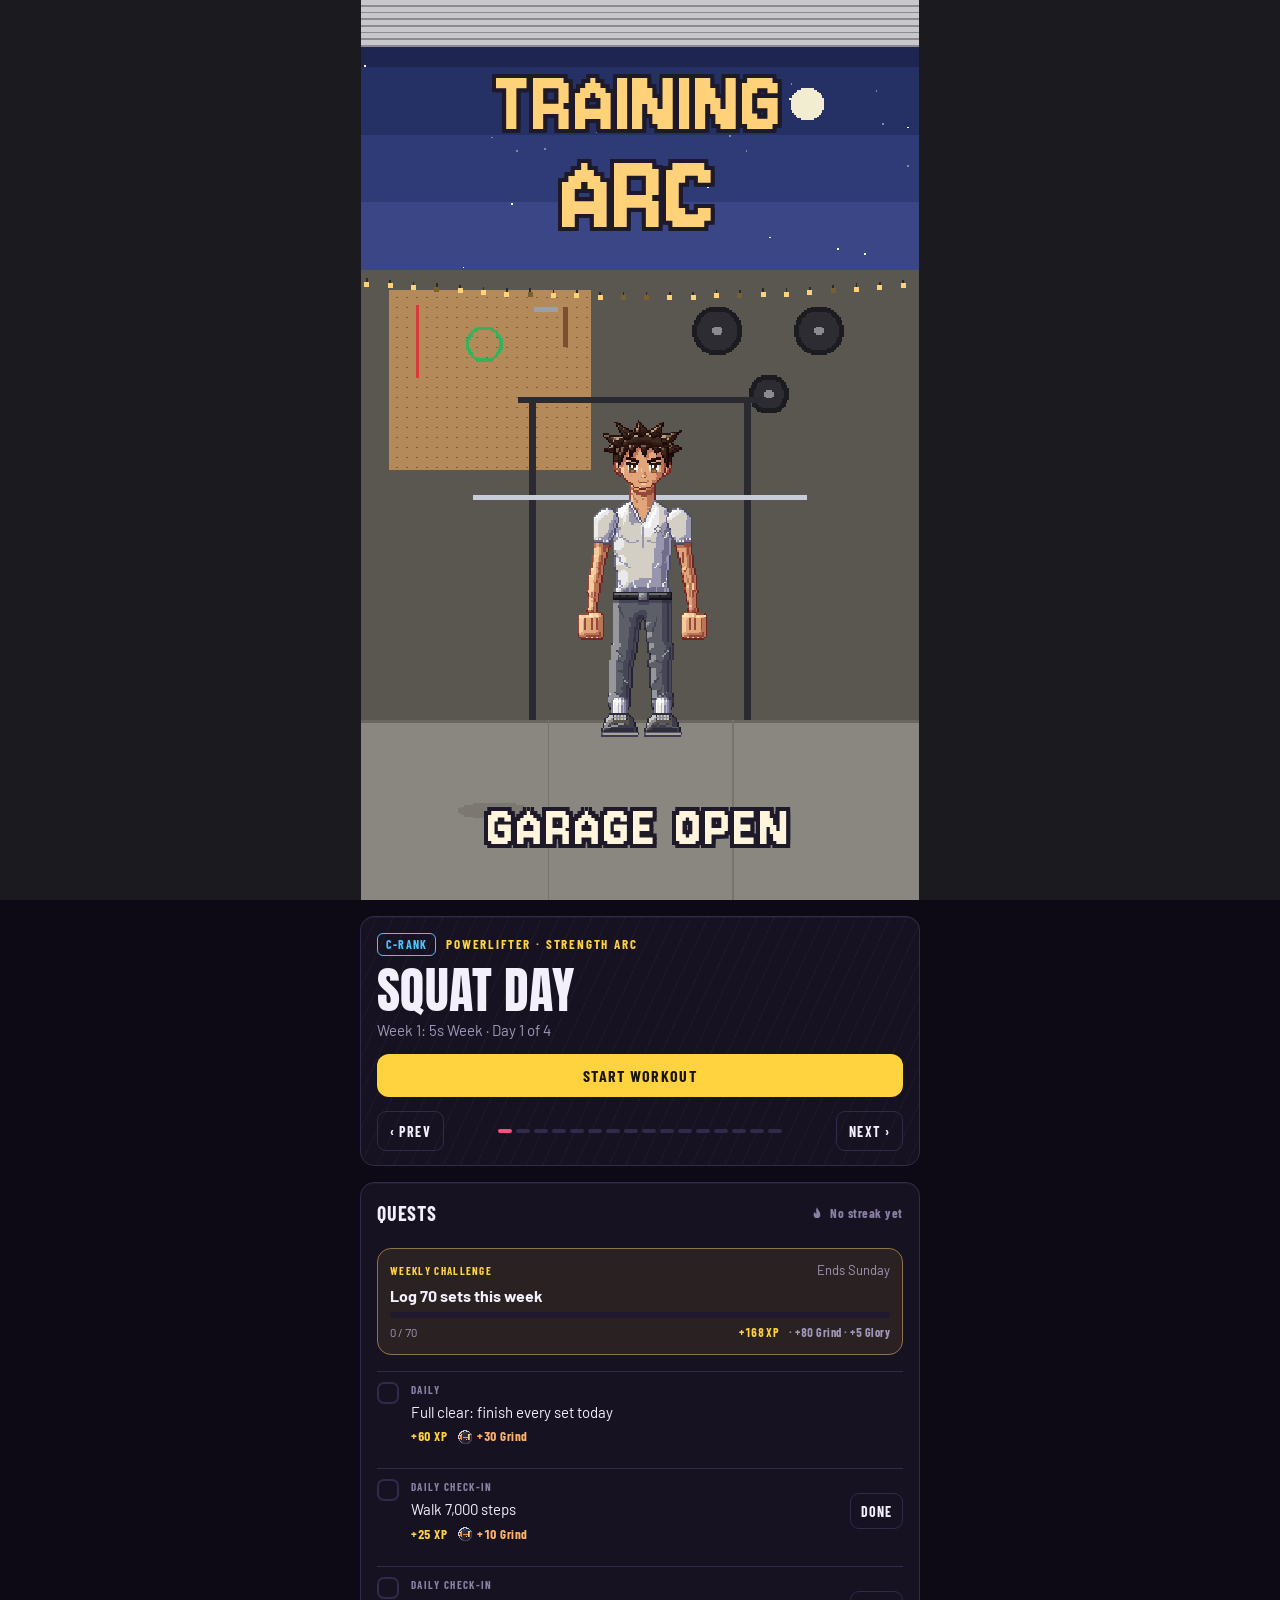
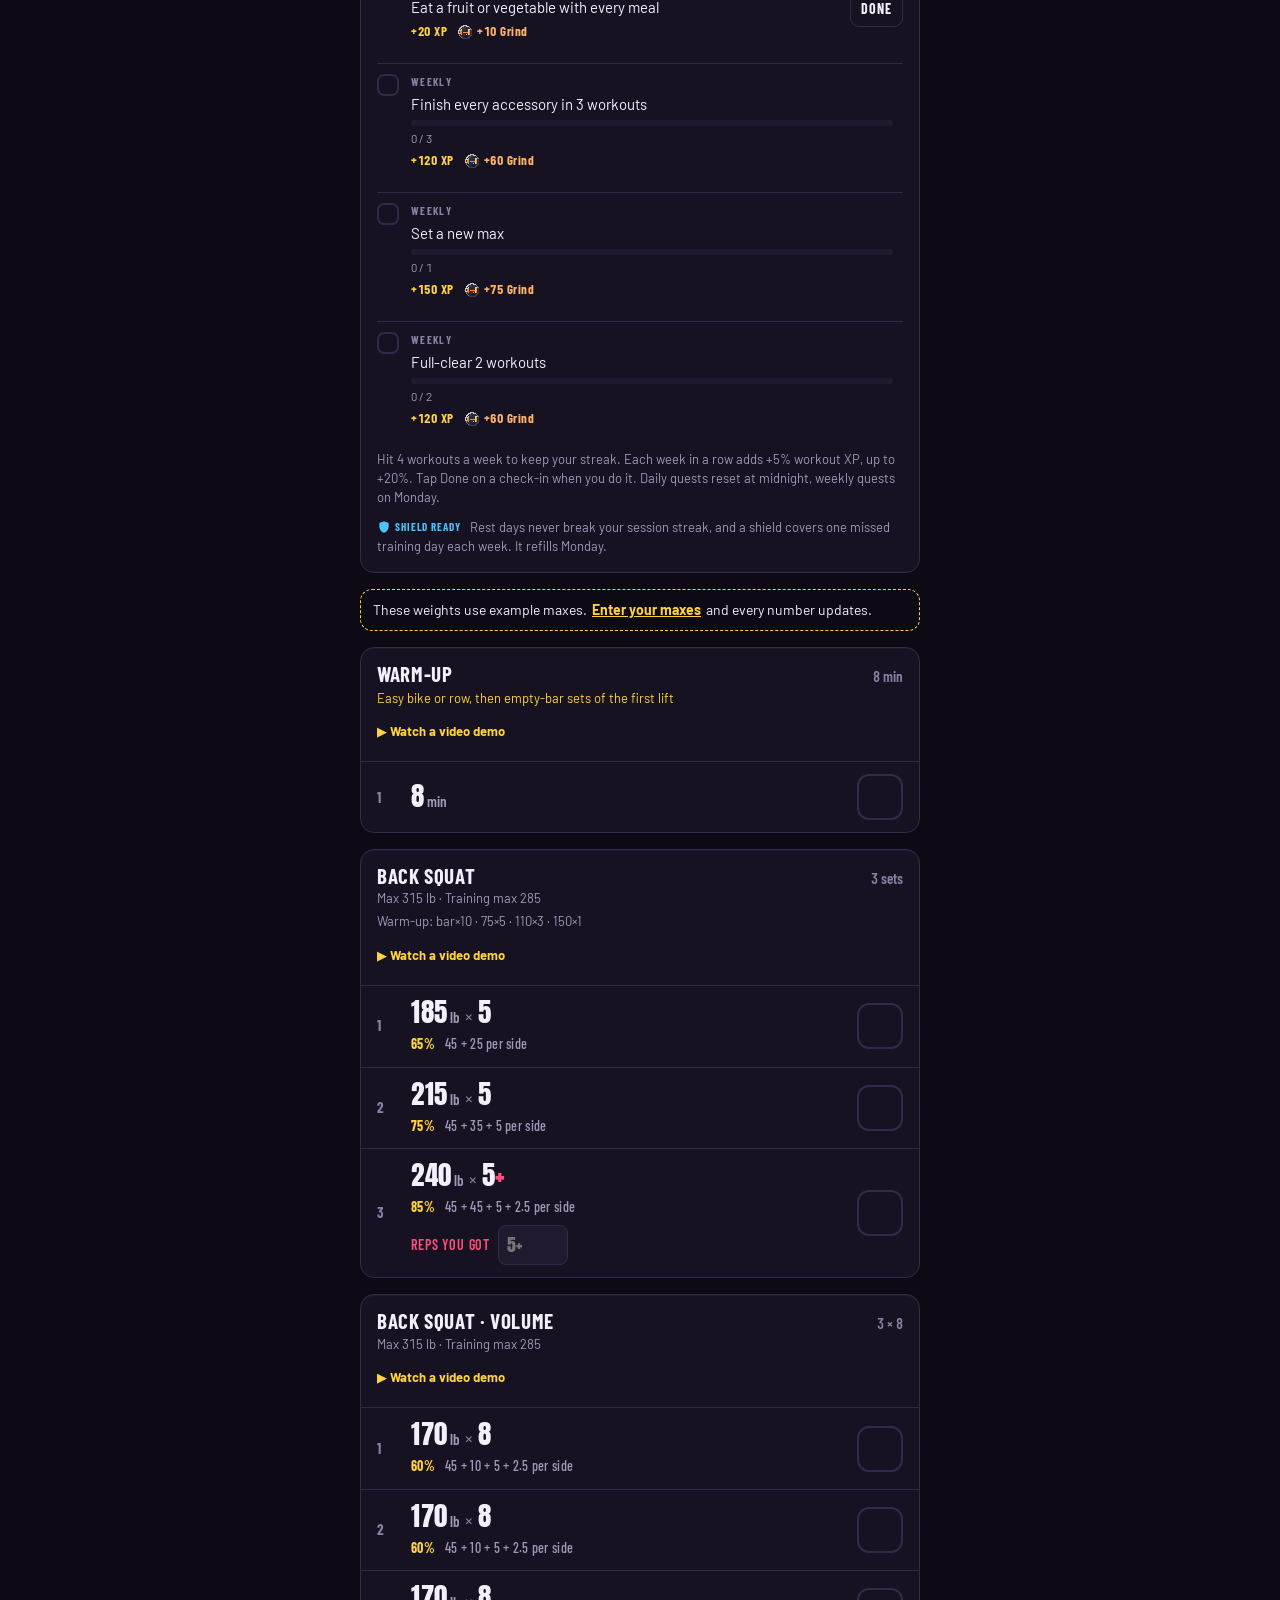
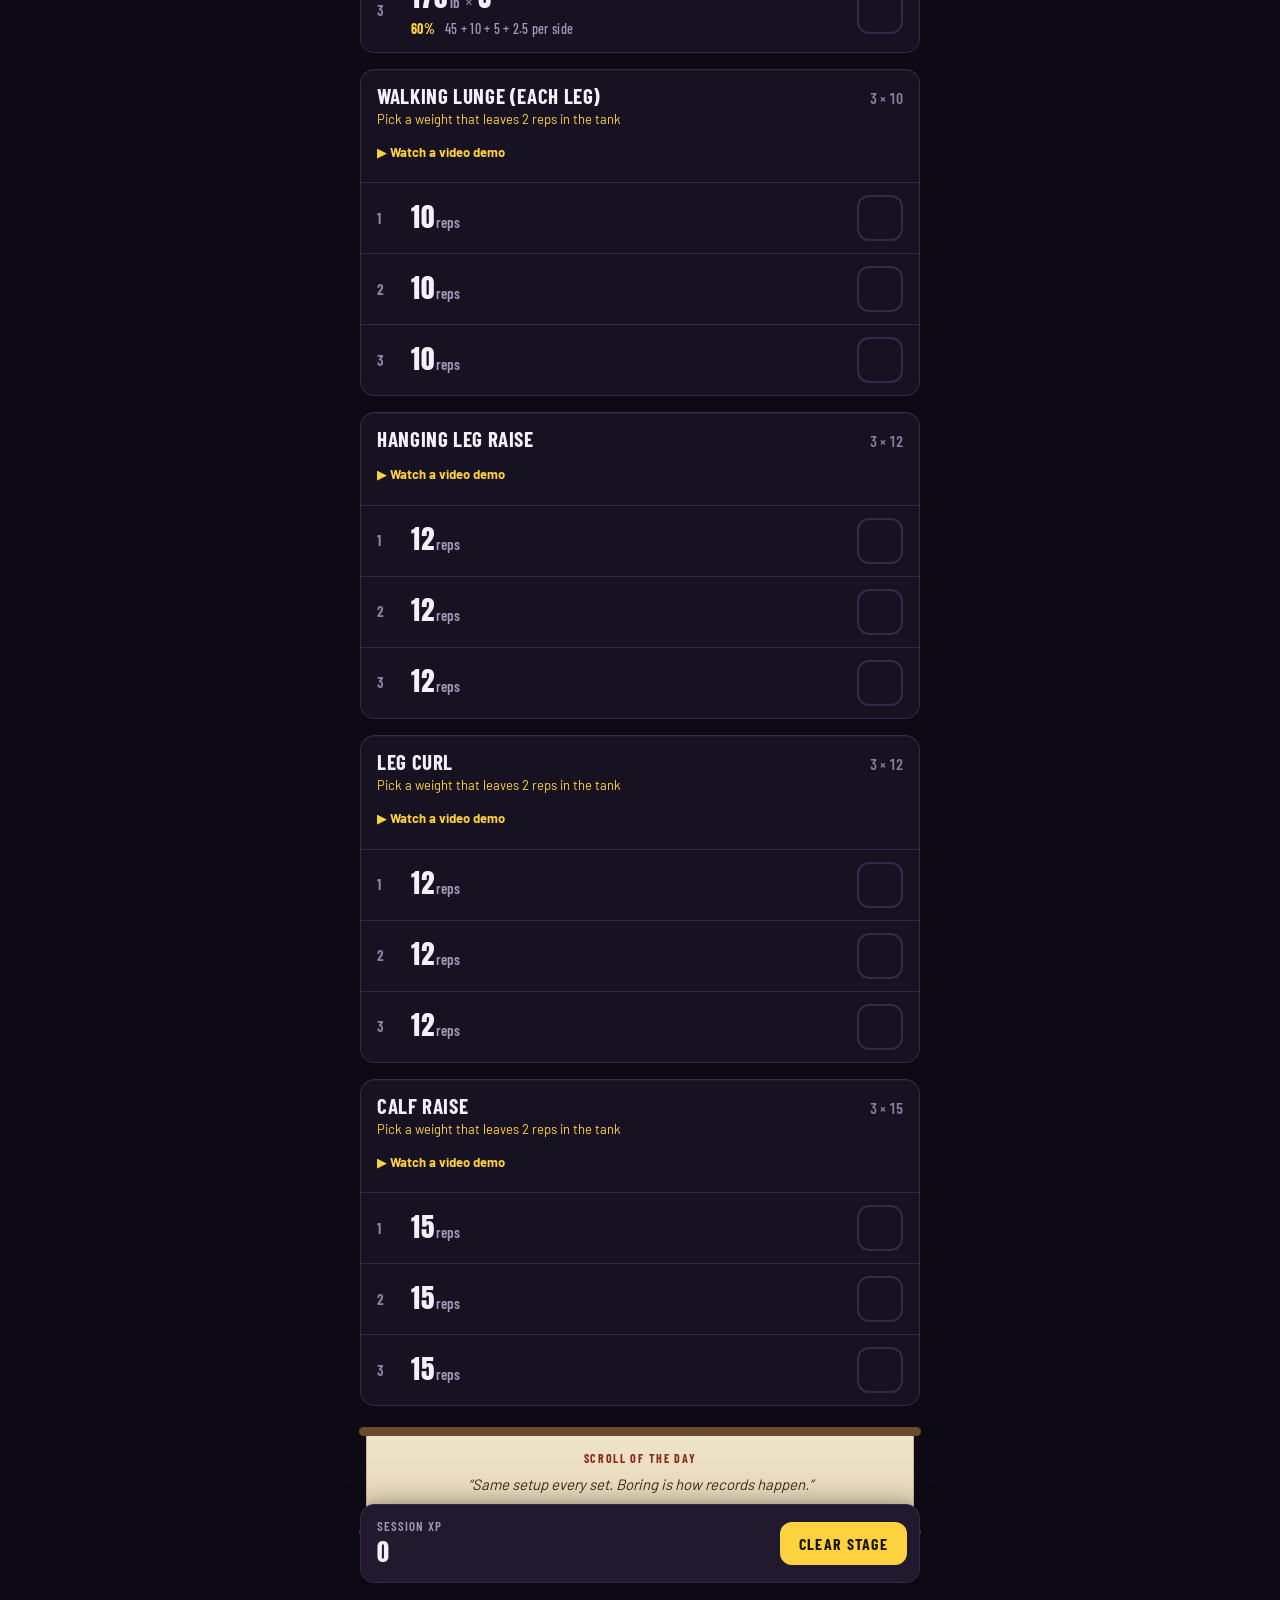
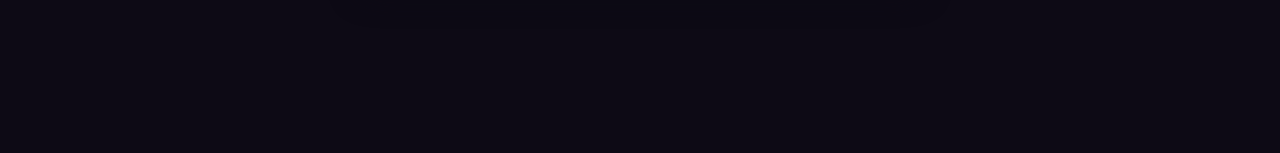
==== index.html @ acd09002 "Premium features behind test switch, bodyweight and P4P updates, backdrops in Stage tab" ====
<!doctype html><html lang="en"><head><meta charset="utf-8"><meta name=viewport content="width=device-width,initial-scale=1,viewport-fit=cover"><style>:root{color-scheme:light;box-sizing:border-box;padding-top:env(safe-area-inset-top,0px);padding-bottom:env(safe-area-inset-bottom,0px)}html{scroll-padding-top:env(safe-area-inset-top,0px)}body{margin:0;padding:0;font:14px -apple-system,BlinkMacSystemFont,sans-serif;background:#fff;color:#000}img{max-width:100%}[hidden]:not([hidden=until-found i]){display:none!important}</style>
<title>Training Arc</title>
<meta name="theme-color" content="#0d0a15">
<meta name="application-name" content="Training Arc">
<meta name="apple-mobile-web-app-title" content="Training Arc">
<!-- App icon (the C-Rank hero with the TRAINING ARC title): home screen and browser tab -->
<link rel="apple-touch-icon" href="icons/apple-touch-icon.png">
<link rel="icon" type="image/png" href="icons/icon-64.png">
<link href="fonts/ui.css" rel="stylesheet">
<link id="wkFont" rel="stylesheet">
<link rel="stylesheet" href="css/app.css">
<link rel="manifest" href="manifest.webmanifest">
<meta name="mobile-web-app-capable" content="yes">
<meta name="apple-mobile-web-app-capable" content="yes">
<meta name="apple-mobile-web-app-status-bar-style" content="black-translucent">
<script>window.TA_APP = true; if ('serviceWorker' in navigator) addEventListener('load', () => { navigator.serviceWorker.register('sw.js').catch(() => {});
  const cn = navigator.connection, slow = cn && (cn.saveData || /2g/.test(cn.effectiveType || ''));
  if (!slow) setTimeout(() => navigator.serviceWorker.ready.then(r => r.active && r.active.postMessage({type: 'cache-later'})).catch(() => {}), 20000); });</script>
<script>window.TA_LOCAL_FONTS = true;</script>
</head>
<body>
<!-- Launch splash: on screen while the app and its art load, then fades into the app -->
<section class="shopov" id="shopOv" hidden role="dialog" aria-modal="true" aria-label="Item shop"><div class="shopov-in" id="shopIn"></div></section>
<section class="gate" id="gate" hidden role="dialog" aria-modal="true" aria-labelledby="gateTag"><div class="gate-bar"><button type="button" class="gate-back" id="gateBack" aria-label="Leave the gate">‹ Back</button><span class="gate-tag" id="gateTag"></span></div><div class="gate-arena" id="gateArena"></div></section>
<section class="pf" id="profiles" hidden role="dialog" aria-modal="true" aria-labelledby="pfTitle"><div class="pf-in" id="pfIn"></div></section>
<section class="ts" id="title" hidden role="dialog" aria-modal="true" aria-label="Training Arc main menu" tabindex="-1"><div class="ts-stage"><canvas class="ts-bg" id="tsBg" aria-hidden="true"></canvas><div class="ts-ui" id="tsUi"></div></div></section>
<div class="splash" id="splash" aria-hidden="true"><p class="splash-t">Training<br>Arc</p><div class="splash-bar"><i></i></div></div>

<div class="app">
  <header class="hud">
    <button class="hero-btn" data-act="openHero" aria-label="Customize your character">
      <canvas id="heroImg" class="hero-img" width="128" height="208" role="img"></canvas>
      <span class="hero-edit">Edit</span>
    </button>
    <div class="hud-info">
      <div class="p1"><span class="p1-tag">P1</span><span class="eyebrow">Training Arc</span><button type="button" class="coin-badge" id="coinBadge" data-act="shop" hidden></button></div>
      <div class="hero-name" id="heroName">Hero</div>
      <div class="lifebar" aria-hidden="true"><i id="xpBar"></i></div>
      <div class="xpline num"><span>Lv <b id="lvText">1</b> · <span id="xpText">0</span> XP</span><span id="xpNext"></span></div>
      <div class="brand"><div class="emblem xs" id="emblem">E</div><div class="brand-sub" id="rankTitle">E-Rank · Rookie</div><span id="hudRv"></span></div>
    </div>
  </header>
  <main id="view" class="app" style="padding:0"></main>
</div>

<nav class="tabs" aria-label="Sections">
  <div class="tabs-in">
    <button class="tab" data-act="tab" data-tab="today"><svg viewBox="0 0 24 24" fill="none" stroke="currentColor" stroke-width="2" stroke-linejoin="round"><path d="M13 2 4 14h7l-1 8 9-12h-7z"/></svg>Today</button>
    <button class="tab" data-act="tab" data-tab="calendar"><svg viewBox="0 0 24 24" fill="none" stroke="currentColor" stroke-width="2" stroke-linecap="round" stroke-linejoin="round"><rect x="3" y="5" width="18" height="16" rx="2"/><path d="M3 10h18M8 3v4M16 3v4"/></svg>Calendar</button>
    <button class="tab" data-act="tab" data-tab="maxes"><svg viewBox="0 0 24 24" fill="none" stroke="currentColor" stroke-width="2" stroke-linecap="round"><path d="M2 12h20M5 8v8M8 6v12M16 6v12M19 8v8"/></svg>Maxes</button>
    <button class="tab" data-act="tab" data-tab="arcs"><svg viewBox="0 0 24 24" fill="none" stroke="currentColor" stroke-width="2" stroke-linejoin="round"><path d="M12 3 2 8l10 5 10-5z"/><path d="m2 13 10 5 10-5"/></svg>Arcs</button>
    <button class="tab" data-act="shop" data-tab="shop"><svg viewBox="0 0 24 24" fill="none" stroke="currentColor" stroke-width="2" stroke-linecap="round" stroke-linejoin="round"><path d="M3 9l1.5-5h15L21 9"/><path d="M4 9v11h16V9"/><path d="M3 9a3 3 0 0 0 6 0 3 3 0 0 0 6 0 3 3 0 0 0 6 0"/><path d="M10 20v-5h4v5"/></svg>Shop</button>
    <button class="tab" data-act="tab" data-tab="progress"><svg viewBox="0 0 24 24" fill="none" stroke="currentColor" stroke-width="2" stroke-linecap="round" stroke-linejoin="round"><path d="M3 20h18"/><path d="m4 16 5-6 4 3 7-8"/></svg>Progress</button>
  </div>
</nav>

<div class="toast" id="toast" role="status" aria-live="polite"></div>

<!-- Workout screen: opened from Start workout, logs today's sets one by one -->
<section class="wk" id="workout" hidden role="dialog" aria-modal="true" aria-labelledby="wkTitle"><div class="wk-page" id="wkPage"></div></section>
<!-- Workout complete pop-up: opens after Finish workout or Clear stage; only Continue closes it -->
<dialog class="wk-done" id="wkDone" aria-labelledby="wkDoneTitle"></dialog>
<dialog class="log-edit" id="logEdit" aria-labelledby="logEditTitle"></dialog>
<dialog class="story" id="story" aria-label="Story scene"></dialog>
<dialog class="story yir" id="yir" aria-label="Year in review"></dialog>
<dialog class="story petc" id="petCard" aria-label="Pet profile"></dialog>
<dialog class="story rvd" id="rvDlg" aria-label="Rivals"></dialog>
<dialog class="story acd" id="acctDlg" aria-label="Account"></dialog>

<div class="overlay" id="rankup" hidden role="dialog" aria-modal="true" aria-labelledby="ruTitle">
  <div class="burst"></div>
  <div class="ru-in">
    <div class="ru-stage"><canvas id="ruImg" class="ru-hero" width="128" height="208" role="img"></canvas><canvas id="ruAnim" width="192" height="224" hidden aria-hidden="true"></canvas></div>
    <div class="eyebrow">Rank up</div>
    <div class="ru-letter" id="ruLetter">D</div>
    <div class="ru-title" id="ruTitle">Contender</div>
    <p id="ruGear">Your training arc continues.</p>
    <div class="ru-btns"><button class="btn btn-power" data-act="closeRank">Keep going</button><button class="btn btn-ghost" data-act="shareCard" data-v="rank">Share</button></div>
  </div>
</div>

<div class="overlay sheet" id="heroEditor" hidden role="dialog" aria-modal="true" aria-labelledby="heTitle">
  <div class="sheet-in">
    <div class="row-between sheet-head"><h2 class="sec" id="heTitle">Your character</h2><button class="btn btn-power btn-sm" data-act="closeHero">Done</button></div>
    <label class="f"><span>Name</span><input id="heName" type="text" maxlength="14" autocomplete="off" spellcheck="false"></label>
    <div class="seg seg-wide" role="tablist" aria-label="Character" id="heTabs"></div>
    <div id="hePage" class="he-page" role="tabpanel">
      <div class="he-stage"><span class="he-flairs" aria-hidden="true"></span><canvas id="heImg" width="128" height="208" role="img"></canvas></div>
      <div class="he-group"><h4>Preview a rank</h4><div class="opt-chips" id="heRanks"></div><p class="fine" id="heGear"></p></div>
      <div id="heOpts" class="he-opts"></div>
    </div>
    <div id="heEmpty" class="he-empty" role="tabpanel" hidden>
      <div class="eyebrow">Female character</div>
      <p class="he-empty-title">Her art is on the way</p>
      <p class="fine">Once her sprites are added, she gets her own page here with her own hair styles, colors and stage. Your male character and his look stay exactly as they are.</p>
    </div>
  </div>
</div>

<!-- Welcome: the first-launch setup, a full-screen cover shown once to brand-new players -->
<section class="ob" id="welcome" hidden role="dialog" aria-modal="true" aria-labelledby="obTitle"><div class="ob-wipe" aria-hidden="true"></div><div class="ob-page" id="obPage"></div><input type="file" id="obRestore" accept=".json,application/json,text/plain" hidden></section>

<!-- Settings: preferences, your data, and starting over -->
<div class="overlay sheet" id="settings" hidden role="dialog" aria-modal="true" aria-labelledby="stTitle"><div class="sheet-in" id="stIn"></div></div>

<!-- Arc builder: create, edit, or remix a custom arc -->
<div class="overlay sheet" id="arcBuilder" hidden role="dialog" aria-modal="true" aria-labelledby="abTitle"><div class="sheet-in" id="abIn"></div></div>

<script src="js/bosses.js"></script>
<script src="js/shop.js"></script>
<script id="pet-art">
/* Pet art: every pet is drawn in code on a 96x96 pixel grid. Shapes are lit from the upper left with
   hue-shifted 5-tone ramps, textured by material (fur, feather, scale, stone, metal), outlined in their own
   darkest tone, then eyes and small details go on top. Each form adds gear (scarf, headband, crown, aura)
   and the mood changes the eyes. */
window.PETART = (() => {
const N = 96;
const L0 = [-0.55, -0.65, 0.52], LN = Math.hypot(...L0), LD = L0.map(v => v / LN);
const hash = (x, y, s = 0) => { let h = (x * 374761393 + y * 668265263 + s * 1442695041) | 0; h = Math.imul(h ^ (h >>> 13), 1274126177); return ((h ^ (h >>> 16)) >>> 0) / 4294967296; };
const clamp = (v, a, b) => v < a ? a : v > b ? b : v;

/* ---------- color ---------- */
function hexRgb(h){ h = h.replace('#', ''); if (h.length === 3) h = h.split('').map(c => c + c).join(''); return [0, 2, 4].map(i => parseInt(h.slice(i, i + 2), 16)); }
function rgbHsl([r, g, b]){ r /= 255; g /= 255; b /= 255; const mx = Math.max(r, g, b), mn = Math.min(r, g, b), l = (mx + mn) / 2; let h = 0, s = 0;
  if (mx !== mn){ const d = mx - mn; s = l > .5 ? d / (2 - mx - mn) : d / (mx + mn);
    h = mx === r ? (g - b) / d + (g < b ? 6 : 0) : mx === g ? (b - r) / d + 2 : (r - g) / d + 4; h *= 60; }
  return [h, s, l]; }
function hslRgb(h, s, l){ h = ((h % 360) + 360) % 360 / 360; if (!s) return [l, l, l].map(v => Math.round(v * 255));
  const q = l < .5 ? l * (1 + s) : l + s - l * s, p = 2 * l - q, f = t => { t = (t + 1) % 1; return t < 1 / 6 ? p + (q - p) * 6 * t : t < .5 ? q : t < 2 / 3 ? p + (q - p) * (2 / 3 - t) * 6 : p; };
  return [f(h + 1 / 3), f(h), f(h - 1 / 3)].map(v => Math.round(v * 255)); }
const toward = (h, t, amt) => { const d = ((t - h + 540) % 360) - 180; return h + Math.sign(d) * Math.min(Math.abs(d), amt); };
// k < 0 darker and cooler (toward violet), k > 0 lighter and warmer (toward yellow)
function shade(hex, k){ let [h, s, l] = rgbHsl(hexRgb(hex));
  if (s < .08){ h = k < 0 ? 250 : 50; s = Math.max(s, Math.abs(k) * .22); }
  if (k < 0){ h = toward(h, 255, -k * 34); s = clamp(s * (1 - k * .25), 0, 1); l = l * (1 + k * 1.45); }
  else { h = toward(h, 52, k * 30); s = clamp(s * (1 - k * .15), 0, 1); l = l + (1 - l) * k * 1.05; }
  return hslRgb(h, s, clamp(l, .03, .97)); }
const rampCache = {};
const ramp = hex => rampCache[hex] || (rampCache[hex] = [shade(hex, -.6), shade(hex, -.4), shade(hex, -.2), hexRgb(hex), shade(hex, .16), shade(hex, .32)]);

/* ---------- painter ---------- */
function Painter(o){
  this.o = o; this.shapes = []; this.decals = []; this.anchors = {}; this.ground = null;
  this.mood = o.mood || 'happy';
}
const P = Painter.prototype;
P.mat = function(m){ return typeof m === 'string' ? {c:m, tex:''} : {c:m[0], tex:m[1] || ''}; };
P.add = function(kind, geo, m, o){ this.shapes.push({kind, geo, m:this.mat(m), o:o || {}}); return this; };
P.ell = function(cx, cy, rx, ry, m, o){ return this.add('ell', {cx, cy, rx, ry}, m, o); };
P.poly = function(pts, m, o){ return this.add('poly', {pts}, m, o); };
P.cap = function(x1, y1, x2, y2, r1, r2, m, o){ return this.add('cap', {x1, y1, x2, y2, r1, r2}, m, o); };
P.anchor = function(k, x, y, w){ this.anchors[k] = {x, y, w}; return this; };
P.shadow = function(cx, cy, rx){ this.ground = {cx, cy, rx}; return this; };
P.dec = function(f){ this.decals.push(f); return this; };
P.px = function(x, y, c, a){ return this.dec(D => D.set(x, y, c, a)); };
P.line = function(x1, y1, x2, y2, c, a){ return this.dec(D => D.line(x1, y1, x2, y2, c, a)); };
P.disc = function(cx, cy, rx, ry, c, a){ return this.dec(D => D.disc(cx, cy, rx, ry, c, a)); };
// anime eye: dark lens, two-tone iris, catchlights; mood swaps it for a closed or happy eye
P.eye = function(x, y, s, iris, o = {}){
  const mood = o.mood || this.mood, ink = o.ink || '#1b1226';
  return this.dec(D => {
    if (mood === 'sleep'){ D.line(x - s * .7, y + 1, x + s * .7, y + 1, ink); D.set(Math.round(x + s * .7), y, ink); return; }
    if (mood === 'hyped' || mood === 'happy' && o.happyArc){ // ^ ^
      const w = Math.max(2, Math.round(s * .7)); for (let i = -w; i <= w; i++){ const yy = Math.round(y + Math.abs(i) * .7 - 1); D.set(x + i, yy, ink); if (Math.abs(i) < w) D.set(x + i, yy + 1, ink, .35); } return; }
    if (o.glow){ D.disc(x, y, s * .55, s * .75, iris); D.disc(x - s * .15, y - s * .25, Math.max(.6, s * .2), Math.max(.6, s * .25), '#ffffff'); return; }
    const rx = s * .58, ry = s * .78;
    D.disc(x, y, rx, ry, ink);
    D.discClip(x, y + ry * .25, rx * .8, ry * .7, iris, x, y, rx - .6, ry - .6);
    D.discClip(x, y - ry * .35, rx * .8, ry * .35, shade(iris, -.35), x, y, rx - .6, ry - .6);
    if (s >= 4) D.disc(x, y + ry * .1, rx * .35, ry * .35, ink);
    const hs = s >= 6 ? 1.2 : .8; D.disc(x - rx * .35, y - ry * .38, hs, hs, '#ffffff');
    if (s >= 4) D.set(Math.round(x + rx * .35), Math.round(y + ry * .45), '#ffffff', .85);
    if (mood === 'bored') D.line(x - rx - .5, y - ry * .35, x + rx + .5, y - ry * .35, ink);   // heavy lids
  });
};
P.blush = function(x, y, c = '#ff7a9a'){ return this.dec(D => { D.set(x, y, c, .55); D.set(x + 1, y, c, .55); D.set(x + 2, y, c, .4); }); };
P.sparkle = function(x, y, c = '#fff6c8', r = 2){ return this.dec(D => { for (let i = -r; i <= r; i++){ D.set(x + i, y, c, 1 - Math.abs(i) / (r + 1)); D.set(x, y + i, c, 1 - Math.abs(i) / (r + 1)); } D.set(x, y, '#ffffff'); }); };

/* ---------- raster ---------- */
function shapeHit(s, x, y){
  const g = s.geo, px = x + .5, py = y + .5;
  if (s.kind === 'ell'){
    let dx = px - g.cx, dy = py - g.cy; if (s.o.rot){ const c = Math.cos(s.o.rot), sn = Math.sin(s.o.rot); [dx, dy] = [dx * c + dy * sn, -dx * sn + dy * c]; }
    const u = dx / g.rx, v = dy / g.ry, r2 = u * u + v * v, lim = s.m.tex === 'fur' ? 1 + (hash(x, y, 7) - .5) * .2 : 1;
    if (r2 > lim) return null;
    let nx = u, ny = v; if (s.o.rot){ const c = Math.cos(-s.o.rot), sn = Math.sin(-s.o.rot); [nx, ny] = [nx * c + ny * sn, -nx * sn + ny * c]; }
    return [nx, ny, Math.sqrt(Math.max(0, 1 - Math.min(1, r2)))];
  }
  if (s.kind === 'cap'){
    const vx = g.x2 - g.x1, vy = g.y2 - g.y1, l2 = vx * vx + vy * vy || 1, t = clamp(((px - g.x1) * vx + (py - g.y1) * vy) / l2, 0, 1);
    const cx = g.x1 + vx * t, cy = g.y1 + vy * t, r = g.r1 + (g.r2 - g.r1) * t, dx = px - cx, dy = py - cy, d = Math.hypot(dx, dy);
    if (d > r) return null; const k = d / r; return [dx / (r || 1), dy / (r || 1), Math.sqrt(Math.max(0, 1 - k * k))];
  }
  const pts = g.pts; let inside = false;
  for (let i = 0, j = pts.length - 1; i < pts.length; j = i++){ const [xi, yi] = pts[i], [xj, yj] = pts[j];
    if ((yi > py) !== (yj > py) && px < (xj - xi) * (py - yi) / (yj - yi) + xi) inside = !inside; }
  if (!inside) return null;
  if (!g.box){ const xs = pts.map(p => p[0]), ys = pts.map(p => p[1]); g.box = [(Math.min(...xs) + Math.max(...xs)) / 2, (Math.min(...ys) + Math.max(...ys)) / 2, (Math.max(...xs) - Math.min(...xs)) / 2 || 1, (Math.max(...ys) - Math.min(...ys)) / 2 || 1]; }
  const [cx, cy, hw, hh] = g.box, u = (px - cx) / hw, v = (py - cy) / hh, r2 = Math.min(.92, u * u + v * v);
  return [u, v, Math.sqrt(1 - r2)];
}
// small tone nudges that read as fur strands, feather scallops, scales and so on
function texDelta(tex, x, y, t){
  if (tex === 'fur'){ const col = hash(x, 0, 3), k = hash(x, Math.floor((y + col * 4) / 3.2), 5); return k < .16 ? -1 : k > .9 && t >= 3 ? 1 : 0; }
  if (tex === 'feather'){ const row = Math.floor(y / 5), lx = (x + (row % 2) * 4) % 8, ly = y % 5, d = ly - 3.6 + (lx - 3.5) * (lx - 3.5) / 4.5; return d > -.5 && d < .6 ? -1 : d < -2.4 && t >= 3 && lx > 1 && lx < 6 ? 1 : 0; }
  if (tex === 'scale'){ const row = Math.floor(y / 3), lx = (x + (row % 2) * 2) % 4, ly = y % 3; return ly === 2 && lx !== 0 ? -1 : ly === 0 && lx === 2 && t >= 3 ? 1 : 0; }
  if (tex === 'stone'){ const k = hash(x, y, 11), b = hash(Math.floor(x / 3), Math.floor(y / 3), 12); return k < .07 ? -1 : k > .95 ? 1 : b < .12 ? -1 : 0; }
  if (tex === 'speck'){ const k = hash(x, y, 13); return k < .05 ? -2 : 0; }
  return 0;
}
function toneOf(L){ return L > .6 ? 5 : L > .3 ? 4 : L > -.04 ? 3 : L > -.4 ? 2 : 1; }

function Buf(){ this.rgba = new Uint8ClampedArray(N * N * 4); }
Buf.prototype.set = function(x, y, c, a = 1){ x = Math.round(x); y = Math.round(y); if (x < 0 || y < 0 || x >= N || y >= N) return;
  const rgb = typeof c === 'string' ? hexRgb(c) : c, i = (y * N + x) * 4, d = this.rgba, ba = d[i + 3] / 255, oa = a + ba * (1 - a);
  for (let k = 0; k < 3; k++) d[i + k] = oa ? (rgb[k] * a + d[i + k] * ba * (1 - a)) / oa : 0; d[i + 3] = oa * 255; };
Buf.prototype.line = function(x1, y1, x2, y2, c, a){ const n = Math.max(Math.abs(x2 - x1), Math.abs(y2 - y1), 1); for (let i = 0; i <= n; i++) this.set(x1 + (x2 - x1) * i / n, y1 + (y2 - y1) * i / n, c, a); };
Buf.prototype.disc = function(cx, cy, rx, ry, c, a){ for (let y = Math.floor(cy - ry - 1); y <= cy + ry + 1; y++) for (let x = Math.floor(cx - rx - 1); x <= cx + rx + 1; x++){ const u = (x + .5 - cx) / rx, v = (y + .5 - cy) / ry; if (u * u + v * v <= 1) this.set(x, y, c, a); } };
Buf.prototype.discClip = function(cx, cy, rx, ry, c, kx, ky, krx, kry){ for (let y = Math.floor(cy - ry - 1); y <= cy + ry + 1; y++) for (let x = Math.floor(cx - rx - 1); x <= cx + rx + 1; x++){ const u = (x + .5 - cx) / rx, v = (y + .5 - cy) / ry, a = (x + .5 - kx) / krx, b = (y + .5 - ky) / kry; if (u * u + v * v <= 1 && a * a + b * b <= 1) this.set(x, y, c); } };

/* ---------- form gear ---------- */
const GEAR = {
  scarf:['#d8443a', '#f2d9a0'], scarfGold:['#e8b43a', '#fff0b8'], band:['#f4f1ea', '#d8443a'], crown:'#f2c230'
};
function addGear(Pn, f){
  const nk = Pn.anchors.neck, br = Pn.anchors.brow, tp = Pn.anchors.top || br;
  if (f >= 1 && nk && !Pn.o.noScarf){ const [c] = f >= 3 ? GEAR.scarfGold : GEAR.scarf, hw = nk.w / 2;
    Pn.ell(nk.x, nk.y, hw, Math.max(2.5, nk.w * .13), [c, 'cloth']);
    Pn.poly([[nk.x + hw * .35, nk.y], [nk.x + hw * .8, nk.y + 1], [nk.x + hw * .95, nk.y + 9], [nk.x + hw * .6, nk.y + 10], [nk.x + hw * .45, nk.y + 3]], c);
    if (f >= 3) Pn.line(nk.x - hw + 2, nk.y + 1, nk.x + hw - 2, nk.y + 1, GEAR.scarfGold[1], .7); }
  if (f === 2 && br){ const hw = br.w / 2 + 1, c = GEAR.band[1];   // a red sweatband with a white stripe and tied tails
    Pn.poly([[br.x - hw, br.y - 2], [br.x + hw, br.y - 2], [br.x + hw - 1, br.y + 4], [br.x - hw + 1, br.y + 4]], c, {line:1});
    Pn.line(br.x - hw + 2, br.y + 1, br.x + hw - 2, br.y + 1, GEAR.band[0]);
    Pn.poly([[br.x + hw - 1, br.y - 1], [br.x + hw + 8, br.y - 5], [br.x + hw + 7, br.y + 1]], c);
    Pn.poly([[br.x + hw - 1, br.y + 2], [br.x + hw + 7, br.y + 4], [br.x + hw + 4, br.y + 8]], c); }
  if (f >= 3 && tp){ const x = tp.x, y = tp.y + 1, c = GEAR.crown;
    Pn.poly([[x - 10, y], [x - 11, y - 11], [x - 5, y - 5], [x, y - 14], [x + 5, y - 5], [x + 11, y - 11], [x + 10, y]], [c, 'metal'], {flatN:[-.2, -.4, .9]});
    Pn.line(x - 9, y - 1, x + 9, y - 1, '#b8860b');
    Pn.disc(x, y - 4, 1.6, 1.6, '#e0405a'); Pn.px(x - 6, y - 3, '#4ab0ff'); Pn.px(x + 6, y - 3, '#4ab0ff'); Pn.px(x - 1, y - 12, '#fff6c8'); Pn.px(x - 10, y - 10, '#fff6c8'); }
}

/* ---------- render ---------- */
function render(draw, o = {}){
  const Pn = new Painter(o); draw(Pn, o); addGear(Pn, o.form || 0);
  const part = new Int16Array(N * N).fill(-1), tone = new Int8Array(N * N), Ls = new Float32Array(N * N), nzs = new Float32Array(N * N);
  Pn.shapes.forEach((s, si) => {
    const b = bounds(s);
    for (let y = b[1]; y <= b[3]; y++) for (let x = b[0]; x <= b[2]; x++){
      if (x < 0 || y < 0 || x >= N || y >= N) continue; const i = y * N + x;
      if (s.o.clip && part[i] < 0) continue;
      const n = shapeHit(s, x, y); if (!n) continue;
      let L, nz = n[2];
      if (s.o.flatN){ const f = s.o.flatN; L = f[0] * LD[0] + f[1] * LD[1] + f[2] * LD[2]; nz = 1; }
      else if (s.o.base && part[i] >= 0){ L = Ls[i]; nz = nzs[i]; }
      else { const ln = Math.hypot(n[0], n[1], n[2]) || 1; L = (n[0] * LD[0] + n[1] * LD[1] + n[2] * LD[2]) / ln; }
      let t = toneOf(L + (s.o.lift || 0));
      if (t === 1 && nz < .3 && !s.o.flatN) t = 2;           // reflected light along the shadow edge
      if (s.m.tex === 'metal' && !s.o.flatN){ t = L > .45 ? 5 : L > .1 ? 3 : L > -.25 ? 4 : L > -.5 ? 2 : 1; }
      t = clamp(t + texDelta(s.m.tex, x, y, t), 1, 5);
      if (s.o.tone) t = s.o.tone;
      part[i] = si; tone[i] = t; Ls[i] = L; nzs[i] = nz;
    }
  });
  // outlines: the outer edge in each part's darkest tone (a step lighter on the lit side), and a contour where a part sits over another
  const out = new Int8Array(N * N);
  for (let y = 0; y < N; y++) for (let x = 0; x < N; x++){ const i = y * N + x, p = part[i]; if (p < 0) continue; const s = Pn.shapes[p];
    if (s.o.noLine) continue;
    const nb = [[0, -1], [-1, 0], [1, 0], [0, 1]].map(([dx, dy]) => { const xx = x + dx, yy = y + dy; return xx < 0 || yy < 0 || xx >= N || yy >= N ? -1 : part[yy * N + xx]; });
    if (nb.some(q => q < 0)){ out[i] = (nb[2] < 0 || nb[3] < 0) ? 1 : 2; continue; }
    if (s.o.edge === false || s.o.clip && !s.o.line) continue;
    if (nb.some(q => q < p && Pn.shapes[q].m.c !== s.m.c || q < p && s.o.line)) out[i] = 3; }
  const B = new Buf(), d = B.rgba;
  if (Pn.ground){ const g = Pn.ground; B.disc(g.cx, g.cy, g.rx, Math.max(2, g.rx * .18), '#000000', .22); B.disc(g.cx, g.cy, g.rx * .7, Math.max(1.5, g.rx * .12), '#000000', .12); }
  for (let i = 0; i < N * N; i++){ const p = part[i]; if (p < 0) continue; const r = ramp(Pn.shapes[p].m.c);
    const c = out[i] === 1 ? r[0] : out[i] === 2 ? r[1] : out[i] === 3 ? r[Math.max(1, tone[i] - 2)] : r[tone[i]];
    d[i * 4] = c[0]; d[i * 4 + 1] = c[1]; d[i * 4 + 2] = c[2]; d[i * 4 + 3] = 255; }
  Pn.decals.forEach(f => f(B));
  if (draw.shiny) shinyTint(d, draw.shiny);   // shiny variants: the same pet, recolored toward one theme
  if ((o.form || 0) >= 3){   // legendary aura: a warm glow hugging the outline, plus a few sparkles
    const a = new Float32Array(N * N);
    for (let y = 0; y < N; y++) for (let x = 0; x < N; x++){ if (d[(y * N + x) * 4 + 3] > 200) continue; let m = 9;
      for (let dy = -3; dy <= 3; dy++) for (let dx = -3; dx <= 3; dx++){ const xx = x + dx, yy = y + dy; if (xx >= 0 && yy >= 0 && xx < N && yy < N && d[(yy * N + xx) * 4 + 3] > 200 && !(Pn.ground && yy >= Pn.ground.cy - 3)) m = Math.min(m, Math.hypot(dx, dy)); }
      if (m < 3.6) a[y * N + x] = m < 1.5 ? .85 : m < 2.5 ? .45 : .2; }
    for (let i = 0; i < N * N; i++) if (a[i]) B.set(i % N, Math.floor(i / N), i % 3 ? '#ffd84a' : '#ffb02e', a[i]);
    [[12, 20], [84, 14], [86, 50], [10, 58]].forEach(([x, y]) => sparkleOn(B, x, y));
  }
  if (o.mood === 'sleep' && Pn.anchors.top){ const t = Pn.anchors.top; zzz(B, t.x + 10, t.y - 2); }
  const c = document.createElement('canvas'); c.width = c.height = N; c.getContext('2d').putImageData(new ImageData(d, N, N), 0, 0);
  return c;
}
// Every colored pixel takes the theme's hue; saturation and lightness are nudged by the theme. Whites, blacks
// and greys (eye shines, ink, outlines of grey parts) are left alone so the pet keeps its face and contrast.
function shinyTint(d, t){
  // a mostly white or grey pet (a paper crane, a robot) has little color to shift, so its pale parts take the tint too
  // (near-white shades count as pale even when their HSL saturation reads high, so measure the raw spread of the channels)
  const chroma = i => (Math.max(d[i], d[i + 1], d[i + 2]) - Math.min(d[i], d[i + 1], d[i + 2])) / 255;
  let col = 0, all = 0;
  for (let i = 0; i < d.length; i += 4){ if (d[i + 3] < 8) continue; const [, , l] = rgbHsl([d[i], d[i + 1], d[i + 2]]); if (l < .06) continue; all++; if (chroma(i) >= .12) col++; }
  const pale = all && col / all < .45;
  for (let i = 0; i < d.length; i += 4){ if (d[i + 3] < 8) continue;
    const [h, s, l] = rgbHsl([d[i], d[i + 1], d[i + 2]]);
    if (pale && chroma(i) < .12 && l >= .25){ const c = hslRgb(t.h, clamp(.68 * (t.sm || 1), .4, .8), clamp(l * .8 + (t.la || 0), .2, .82)); d[i] = c[0]; d[i + 1] = c[1]; d[i + 2] = c[2]; continue; }
    if (s < .14 || l < .06 || l > .95) continue;
    const c = hslRgb(t.h + (h - 180) * (t.spread || 0), clamp(s * (t.sm || 1) + (t.sa || 0), 0, 1), clamp(l + (t.la || 0), .03, .97));
    d[i] = c[0]; d[i + 1] = c[1]; d[i + 2] = c[2]; } }
function sparkleOn(B, x, y){ for (let i = -2; i <= 2; i++){ B.set(x + i, y, '#fff6c8', 1 - Math.abs(i) / 3); B.set(x, y + i, '#fff6c8', 1 - Math.abs(i) / 3); } B.set(x, y, '#ffffff'); }
function zzz(B, x, y){ const z = (x0, y0, s) => { for (let i = 0; i < s; i++){ B.set(x0 + i, y0, '#e8e4ff'); B.set(x0 + i, y0 + s - 1, '#e8e4ff'); B.set(x0 + s - 1 - i, y0 + i, '#e8e4ff'); } }; z(x, y, 4); z(x + 5, y - 6, 3); }
function bounds(s){ const g = s.geo;
  if (s.kind === 'ell'){ const r = Math.max(g.rx, g.ry) + 1; return [Math.floor(g.cx - r), Math.floor(g.cy - r), Math.ceil(g.cx + r), Math.ceil(g.cy + r)]; }
  if (s.kind === 'cap'){ const r = Math.max(g.r1, g.r2) + 1; return [Math.floor(Math.min(g.x1, g.x2) - r), Math.floor(Math.min(g.y1, g.y2) - r), Math.ceil(Math.max(g.x1, g.x2) + r), Math.ceil(Math.max(g.y1, g.y2) + r)]; }
  const xs = g.pts.map(p => p[0]), ys = g.pts.map(p => p[1]); return [Math.floor(Math.min(...xs)), Math.floor(Math.min(...ys)), Math.ceil(Math.max(...xs)), Math.ceil(Math.max(...ys))];
}

return {N, render, shade, ramp, hash, PETS:{}};
})();

/* Birds and owls. They face left (3/4 view): beak on the left, wing and tail on the right. */
(() => {
const A = PETART.PETS;
// toes: three short forward lines per foot
const feet = (P, xs, y, c) => xs.forEach(x => { P.line(x - 3, y, x + 1, y, c); P.px(x - 3, y - 1, c); P.px(x - 4, y + 1, c); P.px(x + 2, y + 1, c); });

// A round songbird sitting on its feet. c = {body, belly, wing, tail, beak, leg, iris, head?, crest?}
function songbird(P, c){
  P.shadow(48, 87, 22);
  P.poly([[60, 58], [86, 70], [88, 79], [80, 80], [60, 72]], [c.tail || c.wing, 'feather']);                     // tail
  P.cap(41, 72, 40, 84, 2.2, 1.6, c.leg); P.cap(53, 72, 54, 84, 2.2, 1.6, c.leg);                                 // legs
  P.ell(50, 60, 23, 19, [c.body, 'feather'], {rot:-.2});                                                          // body
  P.ell(42, 66, 14, 12, [c.belly, 'feather'], {clip:1, base:1, lift:.15});                                         // belly
  P.ell(40, 36, 16, 15, c.head || c.body);                                                                         // head
  if (c.cap) P.ell(42, 26, 13, 7, c.cap, {clip:1, base:1});                                                        // a darker cap on the head
  if (c.cheek) P.ell(34, 44, 7, 5, c.cheek, {clip:1, base:1, lift:.2});
  P.poly([[50, 50], [68, 50], [79, 63], [74, 73], [56, 70], [49, 60]], [c.wing, 'feather']);                      // wing
  P.line(58, 56, 72, 66, PETART.shade(c.wing, -.45), .55); P.line(55, 61, 69, 70, PETART.shade(c.wing, -.45), .45); // flight feather lines
  P.poly([[25, 33], c.beakLong ? [9, 38] : [14, 38], [25, 43]], c.beak);                                          // beak
  P.line(15, 38, 24, 38, PETART.shade(c.beak, -.5), .7);
  feet(P, [40, 54], 85, PETART.shade(c.leg, -.2));
  P.eye(34, 34, 6, c.iris || '#3a2a1a');
  P.anchor('neck', 41, 50, 24).anchor('brow', 40, 28, 24).anchor('top', 41, 21);
}

A.pet_bluebird = P => { songbird(P, {body:'#3d7fe0', belly:'#f3a35a', wing:'#2f5fc4', tail:'#284f9e', beak:'#f2c14a', leg:'#e09a3a', iris:'#26364f', cheek:'#5a9af0'}); P.blush(30, 41); };
A.pet_crow = P => { songbird(P, {body:'#2b2838', belly:'#3a3650', wing:'#22202e', tail:'#1d1b28', beak:'#5a5866', leg:'#45424f', iris:'#c9a227', beakLong:1});
  P.line(52, 52, 66, 60, '#5b6bd0', .5); P.line(34, 26, 44, 24, '#5b6bd0', .55); };   // blue sheen on black feathers
A.dr_thunderbird = P => { songbird(P, {body:'#3550c8', belly:'#f2d24a', wing:'#283b9c', tail:'#f2c230', beak:'#f5d76a', leg:'#e0a43a', iris:'#ffe066', cap:'#f2c230'});
  // a lightning crest and sparks
  P.poly([[44, 22], [50, 10], [48, 18], [56, 8], [52, 22]], '#ffe14a');
  P.line(80, 42, 84, 48, '#ffe14a'); P.line(84, 48, 81, 50, '#ffe14a'); P.line(81, 50, 86, 56, '#ffe14a'); };
A.dr_spotter_angel = P => { songbird(P, {body:'#f4f2ee', belly:'#ffffff', wing:'#e4e2ec', tail:'#d6d4e0', beak:'#f2b35a', leg:'#f0a0a0', iris:'#3a4a7a'});
  P.disc(41, 13, 11, 3, '#ffe27a'); P.disc(41, 13, 8, 1.6, '#000000', 0); P.dec(B => { for (let x = -8; x <= 8; x++){ const y = 13 + Math.round(Math.sqrt(Math.max(0, 1 - x * x / 81)) * 2.2); B.set(41 + x, y, '#fff3b0'); B.set(41 + x, 26 - y, '#ffd84a'); } });
  P.blush(29, 41); };
A.pet_duck = P => { const c = {body:'#f5d44a', belly:'#fbe68a', wing:'#e8bf35', tail:'#dcae2c', beak:'#f08a2a', leg:'#f08a2a', iris:'#2a2416'};
  P.shadow(48, 87, 22);
  P.poly([[62, 56], [82, 50], [86, 58], [70, 70]], [c.tail, 'feather']);
  P.cap(42, 74, 41, 84, 2.2, 1.6, c.leg); P.cap(54, 74, 55, 84, 2.2, 1.6, c.leg);
  P.ell(50, 62, 24, 17, [c.body, 'feather']); P.ell(44, 68, 15, 10, [c.belly, 'feather'], {clip:1, base:1, lift:.15});
  P.ell(38, 34, 15, 15, c.body);
  P.poly([[54, 54], [72, 54], [78, 64], [70, 72], [54, 68]], [c.wing, 'feather']);
  P.poly([[25, 37], [10, 38], [9, 42], [12, 44], [26, 43]], c.beak); P.line(11, 41, 25, 41, PETART.shade(c.beak, -.5));   // flat bill
  feet(P, [41, 55], 85, '#d06a1a'); P.eye(32, 32, 6, '#2a2416'); P.blush(28, 39, '#ff8a5a');
  P.anchor('neck', 41, 48, 24).anchor('brow', 38, 26, 24).anchor('top', 39, 19); };
A.pet_penguin = P => { const blk = '#26283a';
  P.shadow(48, 88, 20);
  P.ell(36, 86, 7, 3, '#f09a2a'); P.ell(58, 86, 7, 3, '#f09a2a');                                                // feet
  P.ell(48, 56, 22, 30, blk); P.ell(48, 62, 15, 24, '#f4f2ee', {clip:1, base:1, lift:.15});                        // body, white front
  P.ell(48, 34, 16, 13, '#f4f2ee', {clip:1, base:1, lift:.2});                                                     // face mask
  P.poly([[28, 46], [22, 66], [26, 70], [32, 56]], blk); P.poly([[68, 46], [74, 66], [70, 70], [64, 56]], blk);      // flippers
  P.poly([[44, 40], [52, 40], [48, 46]], '#f09a2a');
  P.eye(41, 34, 5, '#2a3a5a'); P.eye(55, 34, 5, '#2a3a5a'); P.blush(37, 39); P.blush(56, 39);
  P.anchor('neck', 48, 48, 30).anchor('brow', 48, 25, 26).anchor('top', 48, 26); };
A.pet_gobbles = P => { P.shadow(48, 87, 26);
  const fan = ['#8a3a22', '#c4622a', '#e8a33a', '#c4622a', '#8a3a22', '#c4622a', '#e8a33a'];
  fan.forEach((c, i) => { const a = -2.6 + i * .37, x = 56 + Math.cos(a) * 30, y = 52 + Math.sin(a) * 30; P.cap(56, 52, x, y, 4, 8, [c, 'feather']); });
  P.cap(42, 74, 41, 84, 2.2, 1.6, '#c4842a'); P.cap(54, 74, 55, 84, 2.2, 1.6, '#c4842a');
  P.ell(50, 62, 20, 18, ['#6a3a22', 'feather']); P.ell(46, 66, 12, 11, ['#8a5032', 'feather'], {clip:1, base:1, lift:.15});
  P.ell(38, 40, 11, 12, '#c9a07a');
  P.poly([[28, 40], [20, 42], [28, 45]], '#f2b84a');
  P.cap(29, 45, 31, 54, 2.4, 3, '#d8323a');                                                                         // wattle
  feet(P, [41, 55], 85, '#a86a22'); P.eye(34, 38, 5, '#2a1a10');
  P.anchor('neck', 40, 52, 20).anchor('brow', 38, 32, 18).anchor('top', 39, 28); };

// The paper crane: flat folded facets, no texture, each facet lit by its own fixed normal
A.pet_crane = P => { P.shadow(48, 86, 26); const w = '#f6f2ea', cr = '#e2d9c6', f = (pts, n, c = w) => P.poly(pts, c, {flatN:n, line:1});
  f([[50, 56], [74, 8], [66, 54]], [.5, -.5, .7], cr);             // far wing, folded up
  f([[60, 64], [90, 34], [70, 68]], [.6, -.3, .7], cr);            // tail point
  f([[26, 66], [48, 52], [72, 66], [48, 78]], [0, -.6, .8]);       // body diamond, top face
  f([[26, 66], [48, 78], [72, 66], [48, 84]], [0, .6, .8], cr);    // body, under face
  f([[36, 62], [6, 30], [52, 58]], [-.6, -.6, .5]);                // near wing
  f([[30, 66], [16, 30], [22, 30], [38, 62]], [-.5, -.1, .8]);     // neck
  f([[16, 30], [8, 40], [22, 30]], [-.3, .5, .8], cr);             // head, folded down
  P.line(48, 52, 48, 78, '#c9bea8', .8); P.line(30, 60, 48, 70, '#c9bea8', .5);
  P.eye(17, 32, 3, '#2a2a3a');
  P.anchor('neck', 30, 58, 14).anchor('brow', 18, 28, 10).anchor('top', 19, 28); };

// Owls: big round body, facial disc, ear tufts, chest feathers, perched on a branch
function owl(P, c){
  P.shadow(48, 89, 24);
  P.cap(18, 84, 80, 84, 3.5, 3, ['#7a5434', 'stone']);                                                             // branch
  P.ell(48, 56, 25, 28, [c.body, 'feather']);
  P.ell(48, 64, 16, 18, [c.chest, 'feather'], {clip:1, base:1, lift:.18});
  P.poly([[25, 38], [24, 16], [32, 26], [40, 32]], [c.body, 'feather']); P.poly([[71, 38], [72, 16], [64, 26], [56, 32]], [c.body, 'feather']);   // ear tufts
  P.ell(38, 40, 11, 10, c.face, {clip:1, base:1, lift:.25, line:1}); P.ell(58, 40, 11, 10, c.face, {clip:1, base:1, lift:.25, line:1});
  P.poly([[24, 50], [18, 70], [26, 78], [32, 62]], [c.wing, 'feather']); P.poly([[72, 50], [78, 70], [70, 78], [64, 62]], [c.wing, 'feather']);
  P.poly([[45, 45], [51, 45], [48, 52]], c.beak);
  [40, 46, 52, 58].forEach(x => { P.line(x - 1, 83, x - 1, 86, '#e0a03a'); P.line(x + 1, 83, x + 1, 86, '#e0a03a'); });   // talons on the branch
  if (c.glow){ P.eye(38, 40, 7, c.iris, {glow:1}); P.eye(58, 40, 7, c.iris, {glow:1}); }
  else { P.eye(38, 40, 7, c.iris); P.eye(58, 40, 7, c.iris); }
  P.anchor('neck', 48, 54, 34).anchor('brow', 48, 28, 30).anchor('top', 48, 28);
}
A.pet_snow_owl = P => { owl(P, {body:'#eeeef4', chest:'#ffffff', face:'#ffffff', wing:'#dcdce8', beak:'#3a3440', iris:'#f2c230'});
  for (let i = 0; i < 26; i++){ const x = 28 + Math.floor(PETART.hash(i, 1, 9) * 40), y = 50 + Math.floor(PETART.hash(i, 2, 9) * 30); P.px(x, y, '#5a5870'); P.px(x + 1, y, '#5a5870', .5); } };
A.pet_sky_owl = P => owl(P, {body:'#6f8fc4', chest:'#c9d8f0', face:'#e4ecf8', wing:'#5a76aa', beak:'#f2c14a', iris:'#ffb02e'});
A.pet_shadow_owl = P => owl(P, {body:'#3a2f5c', chest:'#4e4078', face:'#2a2244', wing:'#2c2448', beak:'#8a7aa8', iris:'#c690ff', glow:1});

// Phoenix chick: a red-orange songbird with a flame crest and a burning tail
A.pet_baby_phoenix = P => { songbird(P, {body:'#e8532a', belly:'#f8c44a', wing:'#c8361e', tail:'#f08a2a', beak:'#f8d86a', leg:'#e0a03a', iris:'#5a1a0a'});
  [[60, 64, 88, 50, '#ffb02e'], [62, 68, 90, 64, '#ffd84a'], [60, 72, 84, 80, '#ff7a2a']].forEach(([a, b, x, y, col]) => P.cap(a, b, x, y, 4, 1, col, {noLine:0}));
  [[40, 22, 52, 6, '#ffb02e'], [44, 23, 60, 12, '#ffd84a'], [46, 26, 62, 22, '#ff8a2a']].forEach(([a, b, x, y, col]) => P.cap(a, b, x, y, 3.4, .8, col));   // flame crest swept back
  P.blush(30, 41); };
})();

/* Furry pets: cats, foxes, dogs, bears, bunnies. Sitting, facing the viewer, head a little big (chibi). */
(() => {
const A = PETART.PETS, sh = PETART.shade;
const EARS = {
  cat:(P, c) => { P.poly([[29, 32], [26, 10], [44, 24]], [c.body, 'fur']); P.poly([[67, 32], [70, 10], [52, 24]], [c.body, 'fur']);
    P.poly([[31, 28], [29, 15], [40, 24]], c.inner, {clip:1, edge:false}); P.poly([[65, 28], [67, 15], [56, 24]], c.inner, {clip:1, edge:false}); },
  fox:(P, c) => { P.poly([[28, 34], [22, 4], [46, 24]], [c.body, 'fur']); P.poly([[68, 34], [74, 4], [50, 24]], [c.body, 'fur']);
    P.poly([[31, 28], [26, 11], [40, 24]], c.inner, {clip:1, edge:false}); P.poly([[65, 28], [70, 11], [56, 24]], c.inner, {clip:1, edge:false});
    P.poly([[24, 12], [22, 4], [28, 10]], '#2a1a1a', {clip:1}); P.poly([[72, 12], [74, 4], [68, 10]], '#2a1a1a', {clip:1}); },
  bear:(P, c) => { P.ell(29, 23, 8, 8, [c.body, 'fur']); P.ell(67, 23, 8, 8, [c.body, 'fur']); P.ell(29, 24, 4.5, 4.5, c.inner, {clip:1, edge:false}); P.ell(67, 24, 4.5, 4.5, c.inner, {clip:1, edge:false}); },
  bunny:(P, c) => { P.ell(38, 14, 5.5, 16, [c.body, 'fur'], {rot:-.15}); P.ell(58, 14, 5.5, 16, [c.body, 'fur'], {rot:.15});
    P.ell(38, 15, 2.6, 12, c.inner, {clip:1, edge:false, rot:-.15}); P.ell(58, 15, 2.6, 12, c.inner, {clip:1, edge:false, rot:.15}); },
  rose:(P, c) => { P.poly([[28, 26], [22, 22], [26, 34]], c.ear || c.body); P.poly([[68, 26], [74, 22], [70, 34]], c.ear || c.body); }
};
const FLOPS = (P, c) => { P.ell(25, 42, 7, 14, [c.ear || c.body, 'fur'], {rot:.35}); P.ell(71, 42, 7, 14, [c.ear || c.body, 'fur'], {rot:-.35}); };   // floppy ears go in front of the head
const TAILS = {
  cat:(P, c) => { P.cap(64, 78, 80, 70, 3.5, 3.2, [c.tailC || c.body, 'fur']); P.cap(80, 70, 82, 54, 3.2, 3, [c.tailC || c.body, 'fur']); P.cap(82, 54, 76, 46, 3, 2.8, [c.tip || c.tailC || c.body, 'fur']); },
  fox:(P, c) => { P.ell(74, 64, 12, 20, [c.tailC || c.body, 'fur'], {rot:.5}); P.ell(80, 50, 6, 8, [c.tip || '#f4f0ea', 'fur'], {rot:.5, clip:1, base:1}); },
  bear:(P, c) => P.ell(68, 80, 5, 5, [c.body, 'fur']),
  dog:(P, c) => P.cap(64, 78, 78, 62, 3.6, 2.4, [c.tailC || c.body, 'fur']),
  bunny:(P, c) => P.ell(70, 80, 7, 7, ['#ffffff', 'fur'])
};
// c = {body, belly, muzzle, inner, iris, nose, ears, tail, wide?}
function critter(P, c){
  const w = c.wide || 0;
  P.shadow(48, 88, 25 + w);
  (TAILS[c.tail] || TAILS.cat)(P, c);
  P.ell(48, 70, 20 + w, 16, [c.body, 'fur']);                                                      // body
  P.ell(48, 73, 12 + w * .6, 11, [c.belly || c.body, 'fur'], {clip:1, base:1, lift:.18});          // belly
  P.ell(32 - w, 84, 8, 4, [c.body, 'fur']); P.ell(64 + w, 84, 8, 4, [c.body, 'fur']);              // hind feet
  if (c.ears !== 'flop') (EARS[c.ears] || EARS.cat)(P, c);
  P.ell(48, 42, 24 + w * .5, 20, [c.body, 'fur']);                                                 // head
  if (c.ears === 'flop') FLOPS(P, c);
  if (c.muzzle) P.ell(48, 51, 10 + w * .4, 7, [c.muzzle, 'fur'], {clip:1, base:1, lift:.22});
  P.cap(40, 70, 40, 82, 4.2, 4, [c.paw || c.body, 'fur']); P.cap(56, 70, 56, 82, 4.2, 4, [c.paw || c.body, 'fur']);   // front paws
  const toe = sh(c.paw || c.body, -.45); [38, 41, 54, 57].forEach(x => P.line(x, 83, x, 85, toe, .8));
  // face
  const nose = c.nose || '#3a2230';
  P.disc(48, 48, 2.6, 1.8, nose); P.px(47, 47, '#ffffff', .6);
  if (c.mouth !== 'none'){ P.line(48, 50, 48, 51, nose); P.px(47, 52, nose); P.px(46, 52, nose, .6); P.px(49, 52, nose); P.px(50, 52, nose, .6); }
  P.eye(38, 41, 7, c.iris || '#4a7a3a'); P.eye(58, 41, 7, c.iris || '#4a7a3a');
  if (c.blush !== false){ P.blush(31, 48); P.blush(63, 48); }
  P.anchor('neck', 48, 58, 32 + w).anchor('brow', 48, 28, 34).anchor('top', 48, 22);
}
const whiskers = (P, c = '#ffffff', a = .7) => { P.line(30, 49, 22, 47, c, a); P.line(30, 51, 22, 52, c, a); P.line(66, 49, 74, 47, c, a); P.line(66, 51, 74, 52, c, a); };

A.pet_puff = P => { critter(P, {body:'#f1edf4', belly:'#ffffff', muzzle:'#ffffff', inner:'#f6a8c0', iris:'#4a8ad8', nose:'#e8708a', ears:'cat', tail:'fox', tip:'#ffffff'});
  // extra fluff around the cheeks and chest
  P.ell(26, 48, 5, 6, ['#f1edf4', 'fur']); P.ell(70, 48, 5, 6, ['#f1edf4', 'fur']); whiskers(P, '#b8b0c8'); };
A.pet_data_cat = P => { critter(P, {body:'#2a2a3c', belly:'#34344a', inner:'#3e3e58', iris:'#3af0ff', nose:'#5a5a78', ears:'cat', tail:'cat', blush:false});
  // glowing circuit traces in the fur
  const cy = '#3af0ff'; [[34, 66, 34, 74, 40, 74], [62, 64, 62, 70, 56, 70], [44, 30, 44, 26, 50, 26]].forEach(([a, b, c, d, e, f]) => { P.line(a, b, c, d, cy, .8); P.line(c, d, e, f, cy, .8); P.px(e, f, '#ffffff'); });
  P.line(36, 59, 60, 59, '#4a4a6a'); P.px(48, 60, cy); whiskers(P, '#6a6a8a'); };
A.pet_tiger = P => { critter(P, {body:'#f0882a', belly:'#fbf0dc', muzzle:'#fbf0dc', inner:'#f8c8a8', iris:'#8ac040', ears:'bear', tail:'cat', tip:'#2a1a14'});
  const st = '#2e1a16', s = (pts) => P.poly(pts, st, {clip:1, edge:false});
  s([[45, 22], [51, 22], [50, 32], [46, 32]]); s([[37, 23], [42, 23], [42, 31]]); s([[59, 23], [54, 23], [54, 31]]);         // forehead
  s([[23, 38], [34, 41], [23, 45]]); s([[73, 38], [62, 41], [73, 45]]); s([[24, 47], [32, 48], [25, 52]]); s([[72, 47], [64, 48], [71, 52]]);
  s([[27, 61], [38, 64], [27, 68]]); s([[69, 61], [58, 64], [69, 68]]); s([[28, 71], [36, 73], [29, 78]]); s([[68, 71], [60, 73], [67, 78]]);
  whiskers(P); };
A.pet_ember_fox = P => { critter(P, {body:'#e8642a', belly:'#fbf0e4', muzzle:'#fbf0e4', inner:'#f8c8a8', iris:'#f2b02e', ears:'fox', tail:'fox', tip:'#ffd84a', paw:'#3a2420'});
  // the tail tip burns
  P.cap(84, 44, 90, 30, 3, 1, '#ffd84a'); P.cap(80, 42, 82, 30, 2.5, 1, '#ff9a2a'); P.cap(86, 50, 93, 42, 2.2, 1, '#ffb02e');
  P.sparkle(88, 24, '#ffe68a', 1); };
A.pet_mascot = P => { critter(P, {body:'#d9a464', belly:'#f4e0c0', muzzle:'#f4e0c0', ear:'#9a6234', iris:'#5a3a1a', ears:'flop', tail:'dog', nose:'#2a1a1a'});
  // a little team jersey with a number
  P.ell(48, 70, 20, 16, '#c83a3a', {clip:1, base:1}); P.ell(48, 58, 9, 3, '#f4f0ea', {clip:1, base:1});
  P.dec(B => { const c = '#f4f0ea'; for (let y = 66; y <= 74; y++) B.set(48, y, c); B.set(47, 67, c); B.set(46, 68, c); for (let x = 46; x <= 50; x++) B.set(x, 74, c); });
  P.line(46, 52, 50, 52, '#c84a5a'); P.px(48, 53, '#e8607a'); };   // tongue
A.pet_bulldog = P => { critter(P, {body:'#d4ad84', belly:'#f6eee2', muzzle:'#f6eee2', ear:'#9a7452', iris:'#4a2a1a', ears:'rose', tail:'bear', nose:'#2a1a1a', wide:4, mouth:'none'});
  P.ell(40, 53, 8, 6, ['#f6eee2', 'fur'], {lift:.15}); P.ell(56, 53, 8, 6, ['#f6eee2', 'fur'], {lift:.15});   // jowls
  P.dec(B => { B.line(36, 30, 42, 29, '#9a7452', .7); B.line(54, 29, 60, 30, '#9a7452', .7); B.line(44, 33, 52, 33, '#9a7452', .6);   // brow wrinkles
    B.line(42, 57, 54, 57, '#3a2420'); B.set(43, 56, '#ffffff'); B.set(53, 56, '#ffffff'); });                                       // underbite teeth
  P.ell(48, 56, 34, 4, '#c8444a', {clip:1, base:1}); P.px(48, 57, '#f2c230'); };                                                     // collar with a tag
A.dr_plate_pup = P => { critter(P, {body:'#ecebf2', belly:'#ffffff', muzzle:'#ffffff', ear:'#8a8a9a', iris:'#3a4a6a', ears:'flop', tail:'dog', nose:'#2a2a3a'});
  P.ell(40, 40, 7, 6, '#b8b8c8', {clip:1, base:1, edge:false});   // a gray patch over one eye
  // the 2.5 lb plate it wears as a helmet
  P.ell(48, 22, 18, 7, ['#7a7e8e', 'metal']); P.ell(48, 21, 13, 4.5, ['#9a9eae', 'metal'], {clip:1}); P.ell(48, 20, 4, 2, '#2a2a36', {clip:1});
  P.line(36, 23, 40, 25, '#d8dce8', .7); P.eye(40, 41, 7, '#3a4a6a'); };
A.pet_bear_cub = P => critter(P, {body:'#8a5a38', belly:'#c99a6a', muzzle:'#d8b08a', inner:'#c99a6a', iris:'#3a2210', ears:'bear', tail:'bear', nose:'#2a1810'});
A.pet_harvest_bear = P => { critter(P, {body:'#9a6232', belly:'#d8a46a', muzzle:'#e0b88a', inner:'#d8a46a', iris:'#3a2210', ears:'bear', tail:'bear', nose:'#2a1810'});
  // hugging a big acorn, a maple leaf behind one ear
  P.ell(48, 74, 7, 8, '#a8622a'); P.ell(48, 68, 8, 4, ['#6a4a2a', 'scale']); P.cap(48, 64, 50, 61, 1.2, 1, '#5a3a1a');
  P.poly([[66, 18], [72, 12], [74, 18], [80, 16], [76, 22], [80, 26], [72, 24], [68, 28]], '#e0642a'); };
A.pet_bulk_bear = P => { critter(P, {body:'#efe6d6', belly:'#fbf6ee', muzzle:'#fbf6ee', inner:'#d8c8b0', iris:'#2a2a3a', ears:'bear', tail:'bear', nose:'#2a2430', wide:3});
  // a protein shaker in its paws
  P.cap(48, 66, 48, 80, 5, 5, ['#4a8ad8', 'metal']); P.ell(48, 64, 5.5, 2.4, '#2a2a3a'); P.cap(48, 61, 48, 63, 2, 2, '#2a2a3a');
  P.line(45, 70, 51, 70, '#ffffff', .7); };
A.pet_bunny = P => { critter(P, {body:'#f6f6fc', belly:'#ffffff', muzzle:'#ffffff', inner:'#f6b0c8', iris:'#5a7ad8', ears:'bunny', tail:'bunny', nose:'#e8708a'});
  // standing on a little cloud
  [[30, 88, 10], [48, 90, 12], [66, 88, 10]].forEach(([x, y, r]) => P.ell(x, y, r, 5, '#e8eefc')); };
A.pet_heart_bunny = P => { critter(P, {body:'#f6b2cc', belly:'#ffe4ee', muzzle:'#ffe4ee', inner:'#ff7aa2', iris:'#a83a6a', ears:'bunny', tail:'bunny', nose:'#d84a7a'});
  P.dec(B => { const h = (x, y, c) => { [[0, 0], [1, 0], [3, 0], [4, 0], [-1, 1], [0, 1], [1, 1], [2, 1], [3, 1], [4, 1], [5, 1], [0, 2], [1, 2], [2, 2], [3, 2], [4, 2], [1, 3], [2, 3], [3, 3], [2, 4]].forEach(([a, b]) => B.set(x + a, y + b, c)); };
    h(46, 70, '#ff4a7a'); B.set(46, 71, '#ffb0c8'); h(78, 28, '#ff6a94'); }); };
})();

/* Everything else: slimes, ghosts, dragons, bats, crabs, turtles, robots, golems and one-offs. */
(() => {
const A = PETART.PETS, sh = PETART.shade, H = PETART.hash;

// Slimes: a glossy dome with a bright rim and a big specular
function slime(P, c){
  P.shadow(48, 86, 30);
  P.poly([[16, 84], [18, 60], [28, 42], [40, 34], [56, 34], [68, 42], [78, 60], [80, 84]], [c.body, c.tex || '']);
  P.ell(48, 78, 30, 9, c.body, {clip:1, base:1, lift:.12, edge:false});
  P.ell(36, 46, 7, 4, '#ffffff', {clip:1, tone:5, edge:false, rot:-.5});
  P.disc(33, 56, 1.3, 1.3, '#ffffff', .9);
  P.eye(39, 62, 6, c.iris || '#1b1226', {ink:c.ink}); P.eye(57, 62, 6, c.iris || '#1b1226', {ink:c.ink});
  P.dec(B => { B.line(45, 69, 51, 69, c.ink || '#1b1226'); B.set(44, 68, c.ink || '#1b1226'); B.set(52, 68, c.ink || '#1b1226'); });
  P.blush(31, 67); P.blush(61, 67);
  P.anchor('neck', 48, 80, 52).anchor('brow', 48, 42, 30).anchor('top', 48, 35);
}
A.pet_pixel_slime = P => { slime(P, {body:'#5ad86a'}); P.dec(B => { [[60, 44], [64, 50], [26, 72]].forEach(([x, y]) => { B.set(x, y, '#b8ffb8', .8); B.set(x + 1, y, '#b8ffb8', .5); }); }); };
A.pet_moon_slime = P => { slime(P, {body:'#a99af0'});
  P.poly([[52, 40], [58, 38], [62, 44], [58, 48], [54, 46], [56, 42]], '#fff3b0', {clip:1, edge:false, tone:5});           // crescent
  [[24, 40], [74, 30], [80, 52]].forEach(([x, y]) => P.sparkle(x, y, '#e8e4ff', 1)); };
A.pet_slimeling = P => { slime(P, {body:'#8a90a4', tex:'metal'});
  [[26, 70], [70, 70], [48, 40]].forEach(([x, y]) => { P.disc(x, y, 1.6, 1.6, '#5a5e70'); P.px(x - 1, y - 1, '#e0e4f0'); }); };
A.dr_rust_slime = P => { slime(P, {body:'#b0643a', tex:'stone'});
  [[30, 58, 5], [64, 52, 4], [58, 76, 6]].forEach(([x, y, r]) => P.ell(x, y, r, r * .7, '#7a3a20', {clip:1, edge:false})); };

// Ghosts: a dome with a wavy hem, floating over its shadow
function ghost(P, c){
  P.shadow(48, 88, 18);
  const hem = []; for (let i = 0; i <= 8; i++) hem.push([72 - i * 6, 78 + (i % 2 ? 6 : 0)]);
  P.poly([[24, 78], [24, 44], [32, 24], [48, 16], [64, 24], [72, 44], ...hem], [c.body, c.tex || ''], {lift:c.lift || 0});
  if (c.arms !== false){ P.ell(20, 56, 6, 4, c.body, {rot:-.6}); P.ell(76, 56, 6, 4, c.body, {rot:.6}); }
  P.anchor('neck', 48, 60, 46).anchor('brow', 48, 28, 30).anchor('top', 48, 18);
}
A.pet_ghost = P => { ghost(P, {body:'#f28ac8'}); P.eye(40, 42, 8, '#3a5af0', {ink:'#ffffff'}); P.eye(58, 42, 8, '#3a5af0', {ink:'#ffffff'});
  P.dec(B => { B.line(42, 56, 54, 56, '#a83a7a'); }); };
A.pet_boo = P => { ghost(P, {body:'#f4f4fc', lift:.1}); P.eye(40, 40, 7, '#2a2a4a'); P.eye(57, 40, 7, '#2a2a4a');
  P.dec(B => { B.disc(48, 52, 3, 3.5, '#3a2a4a'); B.disc(48, 54, 2, 1.5, '#e8607a'); }); P.blush(32, 47); P.blush(61, 47);
  // spotting: a small dumbbell held in front
  P.cap(36, 66, 60, 66, 1.4, 1.4, ['#7a7e8e', 'metal']); P.ell(34, 66, 3, 6, '#3a3a48'); P.ell(62, 66, 3, 6, '#3a3a48'); };
A.pet_wisp = P => { P.shadow(48, 88, 14);
  P.poly([[30, 70], [28, 50], [36, 30], [44, 10], [50, 26], [58, 16], [62, 34], [68, 52], [66, 70], [48, 80]], '#6ab0ff', {lift:.2});
  P.poly([[38, 66], [38, 52], [44, 36], [50, 46], [56, 40], [60, 56], [58, 68], [48, 74]], '#c8e8ff', {clip:1, edge:false, tone:5});
  P.eye(42, 56, 5, '#1a3a8a'); P.eye(54, 56, 5, '#1a3a8a');
  [[20, 30], [78, 22], [76, 70]].forEach(([x, y]) => P.sparkle(x, y, '#bfe4ff', 1));
  P.anchor('neck', 48, 72, 30).anchor('brow', 48, 44, 22).anchor('top', 47, 26); };
A.pet_mini_shadow = P => { ghost(P, {body:'#2c2240', arms:true}); P.eye(40, 42, 7, '#ff4a5a', {glow:1}); P.eye(57, 42, 7, '#ff4a5a', {glow:1});
  [[22, 30], [74, 26], [18, 66], [80, 70]].forEach(([x, y], i) => P.cap(x, y, x + (i % 2 ? 4 : -4), y - 8, 2.4, .6, '#3a2c58')); };   // smoke wisps

// Dragons: chubby sitting wyrm with horns, wings and a belly of plates
function dragon(P, c){
  P.shadow(48, 88, 26);
  P.cap(62, 80, 82, 74, 5, 2.5, [c.body, 'scale']); P.poly([[80, 70], [90, 66], [86, 78]], c.horn);                     // tail with a spade
  P.poly([[56, 50], [86, 22], [84, 40], [90, 44], [74, 62]], c.wing, {flatN:[.2, -.4, .9]});                            // far wing
  P.line(58, 50, 84, 26, sh(c.wing, -.4)); P.line(64, 54, 86, 42, sh(c.wing, -.4));
  P.ell(48, 70, 19, 16, [c.body, 'scale']);
  P.ell(48, 73, 11, 12, [c.belly, ''], {clip:1, base:1, lift:.15});
  [66, 70, 74, 78].forEach(y => P.line(40, y, 56, y, sh(c.belly, -.35), .8));                                           // belly plates
  P.ell(33, 84, 8, 4, c.body); P.ell(63, 84, 8, 4, c.body);
  P.poly([[34, 26], [26, 8], [40, 22]], c.horn); P.poly([[62, 26], [70, 8], [56, 22]], c.horn);
  P.ell(48, 40, 22, 18, [c.body, 'scale']);
  P.ell(48, 50, 11, 7, c.belly, {clip:1, base:1, lift:.15});
  P.poly([[40, 54], [30, 44], [34, 56]], c.wing, {flatN:[-.3, -.4, .9]});                                                 // near wing nub
  P.cap(40, 70, 40, 80, 4, 3.8, c.body); P.cap(56, 70, 56, 80, 4, 3.8, c.body);
  [38, 41, 54, 57].forEach(x => P.px(x, 82, '#f4f0e8'));                                                                 // claws
  P.px(44, 49, sh(c.body, -.6)); P.px(52, 49, sh(c.body, -.6));
  P.eye(38, 38, 7, c.iris); P.eye(58, 38, 7, c.iris);
  P.anchor('neck', 48, 57, 30).anchor('brow', 48, 26, 30).anchor('top', 48, 23);
}
A.pet_ember_dragon = P => { dragon(P, {body:'#c8362a', belly:'#f4c48a', wing:'#8a2420', horn:'#f2e0b8', iris:'#ffb02e'});
  P.dec(B => { [[44, 56, '#ffb02e'], [46, 58, '#ffd84a'], [50, 57, '#ff8a2a']].forEach(([x, y, c]) => B.set(x, y, c, .9)); }); };
A.pet_hatchling = P => { dragon(P, {body:'#7a4ac8', belly:'#c8b0f0', wing:'#4e2c8a', horn:'#e8e0ff', iris:'#7af0ff'});
  // shell pieces still stuck on, and a little float
  P.poly([[30, 86], [34, 78], [40, 84], [46, 78], [52, 84], [58, 78], [64, 84], [66, 88], [30, 90]], '#efe6d6', {flatN:[0, -.3, .9]});
  [[16, 40], [82, 70]].forEach(([x, y]) => P.ell(x, y, 3, 2, '#9a7ae0')); };

// Bats: round body, big spread wings, pointed ears
function bat(P, c){
  P.shadow(48, 88, 16);
  const wing = s => P.poly([[48 + s * 12, 46], [48 + s * 44, 30], [48 + s * 40, 44], [48 + s * 44, 58], [48 + s * 32, 54], [48 + s * 26, 64], [48 + s * 14, 58]], c.wing, {flatN:[-.2 * s, -.4, .9]});
  wing(-1); wing(1);
  [-1, 1].forEach(s => { P.line(48 + s * 14, 48, 48 + s * 40, 44, sh(c.wing, -.45)); P.line(48 + s * 14, 50, 48 + s * 32, 54, sh(c.wing, -.45)); });
  P.poly([[36, 34], [32, 16], [44, 28]], c.body); P.poly([[60, 34], [64, 16], [52, 28]], c.body);
  P.poly([[36, 30], [34, 21], [41, 28]], c.inner, {clip:1, edge:false}); P.poly([[60, 30], [62, 21], [55, 28]], c.inner, {clip:1, edge:false});
  P.ell(48, 52, 17, 18, [c.body, 'fur']);
  P.ell(48, 58, 10, 10, [c.belly || c.body, 'fur'], {clip:1, base:1, lift:.15});
  P.cap(42, 68, 41, 76, 1.6, 1.2, c.body); P.cap(54, 68, 55, 76, 1.6, 1.2, c.body);
  P.eye(41, 46, 6, c.iris); P.eye(55, 46, 6, c.iris);
  P.dec(B => { B.set(45, 54, '#ffffff'); B.set(45, 55, '#ffffff'); B.set(51, 54, '#ffffff'); B.set(51, 55, '#ffffff'); B.line(44, 53, 52, 53, '#2a1a2a'); });   // fangs
  P.anchor('neck', 48, 60, 26).anchor('brow', 48, 38, 26).anchor('top', 48, 35);
}
A.pet_moon_bat = P => { bat(P, {body:'#6a4ab0', belly:'#9a80d8', wing:'#4a3290', inner:'#d8a8f0', iris:'#ffe06a'});
  P.poly([[70, 14], [76, 10], [82, 14], [80, 20], [76, 18], [77, 14]], '#fff3b0', {tone:4}); [[22, 20], [86, 32], [12, 46]].forEach(([x, y]) => P.sparkle(x, y, '#f4eeff', 1)); };
A.pet_count_bat = P => { bat(P, {body:'#2a2434', belly:'#3a3248', wing:'#8a1e2a', inner:'#c8404a', iris:'#ff4a5a'});
  P.poly([[34, 56], [30, 44], [40, 54]], '#c8202e'); P.poly([[62, 56], [66, 44], [56, 54]], '#c8202e');      // a high vampire collar
  P.px(48, 62, '#f2c230'); P.px(48, 63, '#d8a020'); };

// Crabs: wide shell, claws raised, eyes on stalks
function crab(P, c){
  P.shadow(48, 88, 30);
  [[-1, 0], [-1, 1], [-1, 2], [1, 0], [1, 1], [1, 2]].forEach(([s, i]) => { const x = 48 + s * (20 + i * 2), y = 72 + i * 2; P.cap(x, y, x + s * 10, y + 10, 2.2, 1.4, c.leg || c.body); });
  P.cap(36, 56, 18, 40, 3, 3, c.body); P.cap(60, 56, 78, 40, 3, 3, c.body);                                            // arms
  P.ell(16, 32, 9, 8, c.body, {rot:-.4}); P.ell(80, 32, 9, 8, c.body, {rot:.4});                                        // claws
  P.poly([[10, 24], [14, 34], [20, 26]], '#000000', {clip:1, tone:1, edge:false}); P.poly([[86, 24], [82, 34], [76, 26]], '#000000', {clip:1, tone:1, edge:false});
  P.cap(40, 56, 38, 42, 1.6, 1.6, c.body); P.cap(56, 56, 58, 42, 1.6, 1.6, c.body);                                    // eye stalks
  P.ell(48, 66, 28, 16, [c.body, c.tex || '']);
  P.ell(48, 72, 18, 7, c.belly || c.body, {clip:1, base:1, lift:.18, edge:false});
  P.ell(38, 40, 5, 5, '#ffffff'); P.ell(58, 40, 5, 5, '#ffffff');
  P.eye(38, 40, 5, '#1b1226'); P.eye(58, 40, 5, '#1b1226');
  P.dec(B => { B.line(44, 70, 52, 70, sh(c.body, -.6)); B.set(43, 69, sh(c.body, -.6)); B.set(53, 69, sh(c.body, -.6)); });
  P.anchor('neck', 48, 76, 40).anchor('brow', 48, 54, 30).anchor('top', 48, 52);
}
A.pet_claw_crab = P => { crab(P, {body:'#e04a3a', belly:'#f4a07a'});
  P.ell(18, 31, 3, 2, '#ffffff', {clip:1, tone:5, edge:false}); };
A.pet_sun_crab = P => { crab(P, {body:'#f08a2a', belly:'#ffd27a'});
  P.ell(48, 62, 7, 6, '#ffd84a', {clip:1, edge:false, tone:5}); for (let i = 0; i < 8; i++){ const a = i * Math.PI / 4; P.line(48 + Math.cos(a) * 8, 62 + Math.sin(a) * 6.5, 48 + Math.cos(a) * 11, 62 + Math.sin(a) * 9, '#ffe68a', .8); } };

// Turtles: domed shell with scutes, head out to the left
function turtle(P, c){
  P.shadow(48, 88, 32);
  const leg = (x, y) => c.flip ? P.ell(x, y, 9, 4, c.skin, {rot:x < 48 ? -.3 : .3}) : P.cap(x, y - 6, x, y, 5, 5, c.skin);
  leg(28, 84); leg(66, 84);
  P.cap(18, 56, 22, 70, 9, 7, c.skin); P.ell(16, 52, 12, 11, c.skin);                                                   // neck and head
  P.cap(80, 76, 88, 80, 3, 1.5, c.skin);
  P.ell(52, 64, 32, 22, [c.shell, ''], {rot:-.05});
  P.ell(52, 80, 33, 6, c.rim, {clip:1, base:1, edge:false});
  // hexagonal scutes
  const sc = sh(c.shell, -.45);
  [[52, 52], [36, 60], [68, 60], [44, 70], [60, 70]].forEach(([x, y]) => { P.ell(x, y, 7, 5.5, c.scute || c.shell, {clip:1, base:1, lift:.1, line:1}); });
  P.line(22, 78, 84, 78, sc, .8);
  leg(40, 88); leg(76, 86);
  P.eye(12, 50, 6, '#1b1226'); P.dec(B => { B.line(8, 57, 14, 58, sh(c.skin, -.6)); }); P.blush(6, 54);
  P.anchor('neck', 20, 62, 18).anchor('brow', 16, 44, 18).anchor('top', 16, 41);
}
A.pet_turtle = P => turtle(P, {skin:'#8ac46a', shell:'#4a8a3a', scute:'#5a9a48', rim:'#d8c87a'});
A.pet_sea_turtle = P => { turtle(P, {skin:'#7ad0c0', shell:'#2a8a8a', scute:'#3aa0a0', rim:'#e8dca8', flip:1});
  [[70, 30], [78, 22], [84, 30]].forEach(([x, y], i) => P.disc(x, y, 2 - i * .4, 2 - i * .4, '#bfeaff', .7)); };

// Robots
A.pet_byte_jr = P => { P.shadow(48, 88, 22);
  P.cap(48, 16, 48, 8, 1.2, 1.2, '#7a7e8e'); P.ell(48, 7, 3, 3, '#ff4a5a');
  P.cap(36, 74, 36, 84, 4, 4, ['#9aa0b4', 'metal']); P.cap(60, 74, 60, 84, 4, 4, ['#9aa0b4', 'metal']);
  P.poly([[30, 58], [66, 58], [64, 78], [32, 78]], ['#c8ccd8', 'metal']); P.ell(48, 68, 5, 5, '#3af0ff', {clip:1, tone:4});
  P.cap(26, 62, 22, 74, 3.5, 3, ['#9aa0b4', 'metal']); P.cap(70, 62, 74, 74, 3.5, 3, ['#9aa0b4', 'metal']);
  P.poly([[22, 18], [74, 18], [76, 54], [20, 54]], ['#e4e6ee', 'metal']);
  P.poly([[28, 24], [68, 24], [68, 48], [28, 48]], '#1a1e2c', {flatN:[0, 0, 1], edge:false});
  P.eye(39, 35, 7, '#3af0ff', {glow:1}); P.eye(57, 35, 7, '#3af0ff', {glow:1});
  P.dec(B => { B.line(42, 44, 54, 44, '#3af0ff'); B.line(30, 26, 40, 26, '#4a5068'); });
  P.anchor('neck', 48, 57, 34).anchor('brow', 48, 18, 54).anchor('top', 48, 18); };
A.pet_drone_pup = P => { P.shadow(48, 90, 14);
  [[20, 22], [76, 22]].forEach(([x, y]) => { P.cap(x, y + 2, x, y + 12, 1.6, 1.6, '#5a5e70'); P.ell(x, y, 13, 2.2, '#aab0c4', {tone:4}); });
  P.cap(26, 34, 70, 34, 1.6, 1.6, '#5a5e70');
  P.poly([[28, 30], [20, 22], [34, 26]], '#3a3e50'); P.poly([[68, 30], [76, 22], [62, 26]], '#3a3e50');                 // dog ears
  P.ell(48, 50, 24, 18, ['#3a3e50', 'metal']);
  P.ell(48, 50, 17, 11, '#141824', {clip:1, edge:false, flatN:[0, 0, 1]});
  P.eye(40, 49, 6, '#7af0ff', {glow:1}); P.eye(56, 49, 6, '#7af0ff', {glow:1});
  P.disc(70, 60, 2.4, 2.4, '#ff4a5a'); P.px(69, 59, '#ffd0d0');                                                          // recording light
  P.cap(48, 68, 48, 76, 2.6, 1, '#5a5e70');
  P.anchor('neck', 48, 64, 30).anchor('brow', 48, 36, 30).anchor('top', 48, 33); };

// Golems: stacked stone with moss
A.pet_mini_golem = P => { P.shadow(48, 88, 26);
  const st = ['#9a96a0', 'stone'];
  P.poly([[30, 74], [44, 72], [44, 86], [30, 86]], st); P.poly([[52, 72], [66, 74], [66, 86], [52, 86]], st);
  P.poly([[16, 50], [26, 46], [28, 70], [16, 72]], st); P.poly([[80, 50], [70, 46], [68, 70], [80, 72]], st);
  P.poly([[26, 44], [70, 44], [72, 76], [24, 76]], st);
  P.poly([[30, 16], [66, 16], [68, 44], [28, 44]], st);
  P.poly([[30, 16], [66, 16], [66, 22], [54, 24], [44, 20], [30, 24]], '#5a9a48', {clip:1, edge:false});                 // moss cap
  P.dec(B => { B.line(34, 52, 42, 60, '#5a5660'); B.line(42, 60, 40, 66, '#5a5660'); B.line(60, 50, 56, 56, '#5a5660'); });
  P.eye(40, 32, 6, '#ffb02e', {glow:1}); P.eye(56, 32, 6, '#ffb02e', {glow:1});
  P.anchor('neck', 48, 45, 46).anchor('brow', 48, 24, 36).anchor('top', 48, 16); };
A.dr_boulder = P => { P.shadow(48, 88, 30);
  P.ell(48, 60, 32, 27, ['#8a8478', 'stone']);
  P.ell(40, 36, 18, 8, ['#5a9a48', 'fur'], {clip:1, edge:false}); P.ell(70, 44, 6, 4, '#5a9a48', {clip:1, edge:false});
  P.dec(B => { B.line(64, 66, 72, 74, '#5a564c'); B.line(72, 74, 70, 80, '#5a564c'); B.line(24, 60, 28, 66, '#5a564c'); });
  P.eye(39, 58, 6, '#2a2418'); P.eye(57, 58, 6, '#2a2418');
  P.dec(B => { B.line(44, 67, 52, 67, '#3a3428'); B.set(43, 66, '#3a3428'); B.set(53, 66, '#3a3428'); }); P.blush(31, 64); P.blush(61, 64);
  P.anchor('neck', 48, 78, 54).anchor('brow', 48, 40, 34).anchor('top', 48, 34); };

// One-offs
A.pet_koi = P => { P.shadow(48, 88, 24);
  P.poly([[70, 52], [90, 36], [86, 54], [90, 70]], ['#f4f0ea', ''], {flatN:[.2, -.3, .9]});                              // tail fin
  P.poly([[46, 40], [58, 26], [62, 42]], '#f08a3a');                                                                      // dorsal fin
  P.ell(44, 54, 28, 15, ['#f4f0ea', 'scale']);
  [[36, 48, 9, 7], [56, 52, 8, 8], [66, 58, 5, 4]].forEach(([x, y, a, b]) => P.ell(x, y, a, b, ['#f06a2a', 'scale'], {clip:1, base:1, edge:false}));
  P.poly([[38, 62], [46, 74], [50, 62]], '#f4b08a', {flatN:[0, .2, .9]});
  P.dec(B => { B.line(16, 58, 20, 58, '#c8603a'); B.line(18, 58, 12, 62, '#c8a080', .7); B.line(18, 58, 12, 56, '#c8a080', .7); });   // mouth and whiskers
  P.eye(24, 50, 5, '#1b1226');
  [[10, 36, 2], [16, 28, 1.5]].forEach(([x, y, r]) => P.disc(x, y, r, r, '#bfeaff', .8));
  P.anchor('neck', 34, 54, 6).anchor('brow', 26, 44, 14).anchor('top', 30, 40); };
A.pet_frog = P => { P.shadow(48, 88, 30);
  P.ell(26, 82, 11, 6, '#4ab04a'); P.ell(70, 82, 11, 6, '#4ab04a');                                                    // big back legs
  P.ell(48, 64, 26, 20, ['#5ac45a', 'speck']);
  P.ell(48, 70, 17, 13, '#f4e48a', {clip:1, base:1, lift:.1});
  P.ell(34, 36, 10, 10, '#5ac45a'); P.ell(62, 36, 10, 10, '#5ac45a');
  P.cap(36, 72, 34, 84, 3.5, 3, '#5ac45a'); P.cap(60, 72, 62, 84, 3.5, 3, '#5ac45a');
  [30, 34, 38, 58, 62, 66].forEach(x => P.disc(x, 85, 1.6, 1.4, '#7ad87a'));                                             // toe pads
  P.eye(34, 36, 9, '#3a2a1a'); P.eye(62, 36, 9, '#3a2a1a');
  P.dec(B => { for (let x = 36; x <= 60; x++) B.set(x, 58 + Math.round(Math.pow((x - 48) / 12, 2) * -2), '#2a5a2a'); }); P.blush(28, 54); P.blush(64, 54);
  P.anchor('neck', 48, 60, 40).anchor('brow', 48, 28, 50).anchor('top', 48, 30); };
A.pet_jack = P => { P.shadow(48, 88, 30);
  [[30, 62, 14], [66, 62, 14], [48, 62, 18]].forEach(([x, y, r]) => P.ell(x, y, r, 24, ['#f08a2a', '']));
  [38, 58].forEach(x => P.line(x, 42, x, 84, '#b0541a', .7));
  P.cap(48, 40, 52, 30, 3, 2.6, '#5a7a2a'); P.poly([[54, 32], [66, 28], [60, 36]], '#6aa03a');
  // carved face glowing from inside
  const g = '#ffe06a';
  if (P.mood === 'sleep') { P.line(32, 56, 42, 56, '#5a2a0a'); P.line(54, 56, 64, 56, '#5a2a0a'); }
  else { P.poly([[30, 60], [37, 50], [43, 60]], g, {tone:5, edge:false}); P.poly([[53, 60], [59, 50], [66, 60]], g, {tone:5, edge:false}); }
  P.poly([[30, 68], [36, 70], [40, 66], [44, 70], [48, 66], [52, 70], [56, 66], [60, 70], [66, 68], [60, 78], [36, 78]], g, {tone:5, edge:false});
  P.anchor('neck', 48, 82, 40).anchor('brow', 48, 42, 36).anchor('top', 48, 39); };
A.pet_neon_snake = P => { P.shadow(48, 88, 28);
  P.ell(48, 76, 28, 10, ['#f04aa8', 'scale']); P.ell(48, 76, 16, 5, '#2a1a2a', {clip:1, edge:false});
  P.ell(48, 64, 20, 8, ['#f04aa8', 'scale']);
  P.cap(52, 60, 62, 40, 6, 5, ['#f04aa8', 'scale']);
  P.ell(58, 32, 12, 10, '#f04aa8');
  [[30, 78], [44, 82], [60, 80], [36, 66], [56, 64], [60, 50]].forEach(([x, y]) => P.ell(x, y, 3, 1.5, '#3af0ff', {clip:1, edge:false, tone:5}));
  P.eye(53, 30, 5, '#ffe06a'); P.eye(64, 30, 5, '#ffe06a');
  P.dec(B => { B.line(48, 38, 44, 40, '#ff3a5a'); B.set(43, 39, '#ff3a5a'); B.set(43, 41, '#ff3a5a'); });   // forked tongue
  P.anchor('neck', 60, 46, 14).anchor('brow', 58, 22, 22).anchor('top', 58, 22); };
A.dr_couch_potato = P => { P.shadow(48, 88, 28);
  P.cap(34, 76, 32, 84, 3, 3, '#b07a42'); P.cap(60, 76, 62, 84, 3, 3, '#b07a42');
  P.ell(48, 56, 26, 28, ['#c08a50', 'speck'], {rot:.15});
  [[36, 40], [60, 70], [30, 66]].forEach(([x, y]) => P.ell(x, y, 2, 1.5, '#8a5a2a', {clip:1, edge:false}));            // eyes of the potato
  P.eye(40, 50, 6, '#2a1a10'); P.eye(56, 50, 6, '#2a1a10');
  P.dec(B => { B.line(44, 60, 52, 60, '#5a3a1a'); });
  P.poly([[66, 58], [76, 52], [80, 60], [70, 66]], '#2a2a36', {flatN:[-.2, -.3, .9]});                                  // the remote
  P.px(72, 57, '#ff4a5a'); P.px(74, 58, '#6ad86a'); P.px(73, 60, '#cfd4e0');
  P.cap(66, 62, 70, 62, 2.5, 2.5, '#c08a50');
  P.anchor('neck', 48, 66, 44).anchor('brow', 48, 36, 36).anchor('top', 46, 29); };
A.dr_shard = P => { P.shadow(48, 88, 18);
  const f = (pts, n, c) => P.poly(pts, c, {flatN:n, line:1});
  f([[48, 6], [30, 40], [48, 84]], [-.6, -.4, .7], '#dcdcf0'); f([[48, 6], [66, 40], [48, 84]], [.4, -.2, .8], '#b8b8d8');
  f([[48, 6], [38, 30], [48, 46], [58, 30]], [0, -.7, .7], '#f4f4ff');
  P.line(36, 26, 42, 18, '#ffffff'); P.line(54, 58, 58, 52, '#ffffff', .6);
  P.eye(42, 46, 5, '#c8404a', {glow:1}); P.eye(54, 46, 5, '#c8404a', {glow:1});
  P.anchor('neck', 48, 62, 26).anchor('brow', 48, 30, 18).anchor('top', 48, 9); };
A.dr_dragon_egg = P => { P.shadow(48, 90, 22);
  [[18, 76], [80, 70], [74, 24]].forEach(([x, y]) => P.poly([[x - 3, y], [x, y - 4], [x + 4, y - 1], [x + 1, y + 3]], ['#7a7488', 'stone']));
  P.ell(48, 50, 24, 32, ['#5a3aa8', 'speck']);
  P.dec(B => { const c = '#b8f0ff'; [[40, 30, 46, 40], [46, 40, 42, 50], [42, 50, 50, 58], [56, 24, 60, 34], [60, 34, 56, 44]].forEach(([a, b, x, y]) => B.line(a, b, x, y, c)); });
  if (P.mood !== 'sleep') { P.eye(42, 46, 4, '#b8f0ff', {glow:1}); P.eye(54, 46, 4, '#b8f0ff', {glow:1}); }
  P.anchor('neck', 48, 70, 38).anchor('brow', 48, 26, 30).anchor('top', 48, 18); };
})();

</script>
<script id="variety-pack">
/* Variety pack: about 40 more titles, 62 gear colorways and a shiny version of every shop pet. Gear icons are the
   original pixel art recolored to the new colors, so they match the rest of the shop; shiny pets are the pet art
   recolored toward one theme. Built when the app loads and merged into the shop like any other item pack. */
(() => {
  const packs = window.TA_ITEM_PACKS || [], core = window.TA_SHOP_DATA;
  const all = () => [...Object.values(core.items), ...packs.flatMap(p => Object.values(p.items || {}))];
  const DAY = ['dojo-supply', 'vend-o-matic', 'sky-bazaar', 'neon-gear', 'camp-supply'];
  const items = {}, wear = {}, pools = {}; DAY.forEach(s => { wear[s] = []; pools[s] = []; }); pools['night-market'] = [];
  let turn = 0; const place = (id, isWear) => { const s = DAY[turn++ % DAY.length]; (isWear ? wear : pools)[s].push(id); };
  const taken = new Set(all().map(i => i.name.toLowerCase()));
  const add = (it, isWear) => { if (taken.has(it.name.toLowerCase())) return; taken.add(it.name.toLowerCase()); items[it.id] = it; place(it.id, isWear); };
  const slug = s => s.toLowerCase().replace(/[^a-z0-9]+/g, '_').replace(/^_|_$/g, '');

  // ---------- titles: text on a scroll, reusing a title scroll of the same rarity ----------
  const scroll = r => (all().find(i => i.type === 'title' && i.r === r && i.icon) || all().find(i => i.type === 'title' && i.icon) || {}).icon;
  const TITLE_COLORS = {C:['#e6ad22', '#9fd3ff', '#9fe3c8', '#f4b3c8'], R:['#4cc3ff', '#ff8a3d', '#8ad86a', '#c8a0ff'], E:['#b98cff', '#ff4d7d', '#3ddc97', '#ffd23f'], L:['#ffd23f', '#f4f2ff', '#ff6a9a', '#7af0ff']};
  const TITLES = {
    C:['Rep Counter', 'Early Riser', 'Chalk Hands', 'Gym Regular', 'Warm-Up Champ', 'Bench Regular', 'Stretch Master', 'Leg Day Survivor', 'Protein Shake', 'Foam Roller', 'Rest Day Ready', 'Spotter', 'Morning Session', 'Clean Reps', 'Hydrated', 'Gym Rat'],
    R:['PR Hunter', 'Deadlift Demon', 'Squat Samurai', 'Bench Baron', 'Iron Ascetic', 'Cardio Ninja', 'Kettlebell Knight', 'Plate Collector', 'Streak Keeper', 'Form Police', 'Sprint Specter', 'Barbell Bard'],
    E:["Gravity's Rival", 'Unbreakable', 'The Last Rep', 'Arc Walker', 'Dojo Legend', 'Steel Spirit', 'Thunder Thighs', 'Peak Seeker'],
    L:['Mythic Lifter', 'Endless Arc', "Heaven's Barbell", 'The Final Form']};
  const TITLE_PRICE = {C:[160, 'c'], R:[420, 'c'], E:[1000, 'c'], L:[80, 'g']};
  for (const [r, names] of Object.entries(TITLES)) names.forEach((n, i) => add({id:'vt_' + slug(n), type:'title', name:n, r, price:TITLE_PRICE[r][0] + (i % 3) * 20, cur:TITLE_PRICE[r][1],
    text:n.toUpperCase(), color:TITLE_COLORS[r][i % 4], icon:scroll(r), desc:'A title for your character card.'}), false);

  // ---------- gear colorways: a base item's look in new colors ----------
  const recolorJobs = [];   // [item, base icon, [[fromHex, toHex], ...]]
  const gear = (base, id, name, r, price, extra, map, isWear = true, whole = false) => { if (!base || !base.icon) return;
    const it = {id, type:base.type, name, r, price, cur:'c', icon:base.icon, desc:base.desc || '', ...extra}; add(it, isWear);
    if (items[id]) recolorJobs.push([it, base.icon, map, whole]); };
  const lastWord = n => n.split(' ').pop();
  const bases = t => all().filter(i => i.type === t && !i.drop && i.icon).sort((a, b) => a.id.localeCompare(b.id));
  const OUTFIT_PAL = [['Midnight', '#1d2550', '#12162a', '#8ec8ff', '#8ec8ff'], ['Ember', '#d84a1f', '#2a1a14', '#ffcf4a', '#ffcf4a'], ['Forest', '#2f6b3a', '#1c2a1e', '#d8c27a', '#d8c27a'],
    ['Sakura', '#f2a6c4', '#3a2a3a', '#ffffff', '#c8406a'], ['Arctic', '#e8f2fa', '#6a8aa8', '#4cc3ff', '#4cc3ff'], ['Royal', '#5a2fb0', '#1e1438', '#f2c94c', '#f2c94c'],
    ['Desert', '#d8b07a', '#6a4a2a', '#8a3a1a', '#8a3a1a'], ['Ocean', '#1f7ab0', '#0e2a40', '#9fe7ff', '#ffffff'], ['Volt', '#2a2a34', '#1a1a20', '#c8ff3a', '#c8ff3a'],
    ['Cherry', '#c8203a', '#f4f0ea', '#ffffff', '#2a2a34'], ['Storm', '#4a5a72', '#23293a', '#c8d4e8', '#ffe14a'], ['Mint', '#6ad8b0', '#24504a', '#ffffff', '#f2fff8']];
  // 10 outfit styles x 2 colorways (one cheap, one rare)
  const styles = []; for (const b of bases('outfit')) if (b.outfit && !styles.some(s => lastWord(s.name) === lastWord(b.name))) styles.push(b);
  styles.slice(0, 10).forEach((b, i) => [0, 1].forEach(j => { const p = OUTFIT_PAL[(i * 2 + j * 5) % OUTFIT_PAL.length], cheap = j === 0;
    gear(b, `vo_${slug(p[0])}_${slug(lastWord(b.name))}`, `${p[0]} ${lastWord(b.name)}`, cheap ? 'C' : 'R', cheap ? 280 + (i % 3) * 20 : 560 + (i % 3) * 40,
      {outfit:{shirt:p[1], pants:p[2], stripe:p[3], emb:p[4]}, garb:b.id},   // garb: drawn on the hero like its base outfit
      [[b.outfit.shirt, p[1]], [b.outfit.pants, p[2]], [b.outfit.stripe, p[3]], [b.outfit.emb, p[4]]]); }));
  // 12 hair dyes
  const hairBase = bases('hair').find(b => b.color);
  [['Mint', '#7ae8c0'], ['Lavender', '#b9a0ff'], ['Copper', '#c8642a'], ['Rose Gold', '#e8a090'], ['Ash Gray', '#9a9aa8'], ['Sunset', '#ff8a3a'], ['Electric Blue', '#3a8aff'],
    ['Neon Lime', '#a8ff3a'], ['Cherry Red', '#d8203a'], ['Ice White', '#eef6ff'], ['Plum', '#6a2a6a'], ['Deep Teal', '#1fa3a3']]
    .forEach(([n, c], i) => gear(hairBase, 'vh_' + slug(n), `${n} Dye`, i % 4 === 3 ? 'R' : 'C', i % 4 === 3 ? 480 : 180 + (i % 3) * 30, {color:c}, [[hairBase.color, c]]));
  // 10 shoes
  const shoeBases = bases('shoes').filter(b => b.shoes);
  [['Volt', '#c8ff3a', '#1a1a20'], ['Ice', '#e8f4ff', '#4c9aff'], ['Ember', '#ff5a1f', '#2a1a14'], ['Royal', '#6a3ad8', '#f2c94c'], ['Mint', '#7ae8c0', '#ffffff'],
    ['Shadow', '#2a2a34', '#c8203a'], ['Sakura', '#f6a6c1', '#ffffff'], ['Desert', '#d8b07a', '#6a4a2a'], ['Ocean', '#1f7ab0', '#e8f4ff'], ['Cherry', '#c8203a', '#f4f0ea']]
    .forEach(([n, s, so], i) => { const b = shoeBases[i % shoeBases.length]; if (!b) return;
      gear(b, `vs_${slug(n)}_${slug(lastWord(b.name))}`, `${n} ${lastWord(b.name)}`, i % 3 === 2 ? 'R' : 'C', i % 3 === 2 ? 460 : 220 + (i % 2) * 40,
        {shoes:{...b.shoes, shoe:s, sole:so}}, [[b.shoes.shoe, s], ...(b.shoes.sole ? [[b.shoes.sole, so]] : [])]); });
  // 10 capes
  const capeBase = bases('cape').find(b => b.color);
  [['Midnight', '#1d2550'], ['Ember', '#d84a1f'], ['Forest', '#2f6b3a'], ['Royal', '#5a2fb0'], ['Ocean', '#1f7ab0'], ['Sakura', '#f2a6c4'], ['Storm', '#4a5a72'], ['Gilded', '#e8b43a'], ['Ivory', '#f0e8d8'], ['Obsidian', '#1a1820']]
    .forEach(([n, c], i) => gear(capeBase, 'vc_' + slug(n), `${n} Cape`, i % 3 === 2 ? 'R' : 'C', i % 3 === 2 ? 620 : 300 + (i % 2) * 40, {color:c}, [[capeBase.color, c]], true, true));
  // 10 auras (a little XP perk each, by rarity)
  const auraBase = bases('aura').find(b => b.color);
  [['Mint Ki', '#6af0c0'], ['Sakura Ki', '#ff8ac8'], ['Solar Flare', '#ffcf3a'], ['Void Pulse', '#6a3ad8'], ['Frost Mist', '#9fe7ff'], ['Toxic Haze', '#a8ff3a'], ['Ember Glow', '#ff6a2a'], ['Tidal Ki', '#3a9aff'], ['Rose Flame', '#ff4a6a'], ['Silver Ki', '#e0e4f0']]
    .forEach(([n, c], i) => gear(auraBase, 'va_' + slug(n), n, i % 3 === 0 ? 'C' : i % 3 === 1 ? 'R' : 'E', i % 3 === 0 ? 320 : i % 3 === 1 ? 760 : 1200, {color:c}, [[auraBase.color, c]], false));

  // ---------- shiny pets: every shop pet, recolored toward a theme; rare, sold in the Night Market ----------
  const THEMES = [{n:'Golden', h:45, sm:1.1, sa:.15, la:.04}, {n:'Frost', h:195, sm:.7, sa:.05, la:.1}, {n:'Shadow', h:270, sm:.6, sa:.05, la:-.12},
    {n:'Crimson', h:355, sm:1, sa:.15, la:-.03}, {n:'Jade', h:150, sm:.9, sa:.1, la:0}, {n:'Sakura', h:330, sm:.7, sa:.1, la:.1}];
  const AVOID = {Crimson:/ember|phoenix|crab|fox|tiger|jack|koi|gobbles/, Golden:/duck|jack|sun|tiger|fox|bulk|harvest/, Frost:/snow|sky|blue|wisp|penguin|sea|moon_slime/,
    Jade:/frog|slime|turtle|golem|snake/, Shadow:/shadow|crow|count|bat|data/, Sakura:/heart|bunny|ghost|neon|puff/};
  const hash = s => [...s].reduce((h, c) => (h * 31 + c.charCodeAt(0)) | 0, 7);
  const PA = window.PETART;
  if (PA) for (const b of all().filter(i => i.type === 'pet' && /^pet_/.test(i.id) && PA.PETS[i.id])){
    let t = THEMES[Math.abs(hash(b.id)) % THEMES.length]; for (let k = 0; AVOID[t.n] && AVOID[t.n].test(b.id) && k < THEMES.length; k++) t = THEMES[(THEMES.indexOf(t) + 1) % THEMES.length];
    const id = 'sh_' + b.id, draw = Object.assign((P, o) => PA.PETS[b.id](P, o), {shiny:t}); PA.PETS[id] = draw;
    const it = {id, type:'pet', name:`${t.n} ${b.name}`, r:'L', price:90 + Math.abs(hash(id)) % 4 * 10, cur:'g', icon:b.icon, shiny:true,
      desc:`A rare shiny ${b.name}. ${String(b.desc || '').replace(/\s*Perk:.*$/, '')}`.trim()};
    if (!taken.has(it.name.toLowerCase())){ taken.add(it.name.toLowerCase()); items[id] = it; pools['night-market'].push(id); }
  }

  (window.TA_ITEM_PACKS = window.TA_ITEM_PACKS || []).push({id:'pack-variety', name:'Variety Pack', items, wear, pools});

  // ---------- recolor the gear icons (async: each base icon is an image; cards pick up the new art when ready) ----------
  const hexRgb = h => [1, 3, 5].map(i => parseInt(h.slice(i, i + 2), 16));
  function rgbHsl(r, g, b){ r /= 255; g /= 255; b /= 255; const mx = Math.max(r, g, b), mn = Math.min(r, g, b), l = (mx + mn) / 2; let h = 0, s = 0;
    if (mx !== mn){ const d = mx - mn; s = l > .5 ? d / (2 - mx - mn) : d / (mx + mn); h = mx === r ? (g - b) / d + (g < b ? 6 : 0) : mx === g ? (b - r) / d + 2 : (r - g) / d + 4; h *= 60; } return [h, s, l]; }
  function hslRgb(h, s, l){ h = ((h % 360) + 360) % 360 / 360; if (!s) return [l, l, l].map(v => Math.round(v * 255));
    const q = l < .5 ? l * (1 + s) : l + s - l * s, p = 2 * l - q, f = t => { t = (t + 1) % 1; return t < 1 / 6 ? p + (q - p) * 6 * t : t < .5 ? q : t < 2 / 3 ? p + (q - p) * (2 / 3 - t) * 6 : p; };
    return [f(h + 1 / 3), f(h), f(h - 1 / 3)].map(v => Math.round(v * 255)); }
  // each pixel goes to its nearest base color (hue first for colorful ones, lightness for greys); the shade it had
  // relative to that color carries over to the new color, so highlights and shadows stay put
  function dist(a, b){ const sat = Math.min(a[1], b[1]); if (sat < .12) return Math.abs(a[2] - b[2]) * .9 + Math.abs(a[1] - b[1]);
    const dh = Math.min(Math.abs(a[0] - b[0]), 360 - Math.abs(a[0] - b[0])) / 180; return dh * 2.2 + Math.abs(a[1] - b[1]) * .7 + Math.abs(a[2] - b[2]) * .35; }
  function recolor([it, src, map, whole]){ return new Promise(res => { const img = new Image(); img.onload = () => {
    const c = document.createElement('canvas'); c.width = img.width; c.height = img.height; const x = c.getContext('2d'); x.drawImage(img, 0, 0);
    const d = x.getImageData(0, 0, c.width, c.height), px = d.data, m = map.filter(([f, t]) => f && t).map(([f, t]) => [rgbHsl(...hexRgb(f)), rgbHsl(...hexRgb(t))]);
    for (let i = 0; i < px.length; i += 4){ if (px[i + 3] < 10) continue; const p = rgbHsl(px[i], px[i + 1], px[i + 2]); if (p[2] < .07) continue;
      let best = null, bd = .42; for (const pair of m){ const dd = dist(p, pair[0]); if (dd < bd){ bd = dd; best = pair; } }
      // a cape is one color on the hero, so every colored part of its icon (lining and all) follows it; gold trim stays
      if (!best && whole && p[1] >= .12 && !(p[0] >= 33 && p[0] <= 55 && p[1] >= .7 && p[2] >= .45)) best = [[m[0][0][0], m[0][0][1], p[2] < m[0][0][2] ? p[2] + .08 : p[2]], m[0][1]];
      if (!best){ continue; } const [F, T] = best;
      const s = F[1] > .06 ? Math.min(1, T[1] * (p[1] / F[1])) : T[1], l = Math.min(.97, Math.max(.03, T[2] + (p[2] - F[2])));
      const out = hslRgb(T[0], s, l); px[i] = out[0]; px[i + 1] = out[1]; px[i + 2] = out[2]; }
    x.putImageData(d, 0, 0); it.icon = c.toDataURL(); res(); }; img.onerror = () => res(); img.src = src; }); }
  window.TA_VARIETY_READY = (async () => { for (const j of recolorJobs) await recolor(j); })();
})();

</script>
<script src="js/app.js"></script>

</body></html>
---- fonts/ui.css ----
@font-face {
  font-family: 'Anton';
  font-style: normal;
  font-weight: 400;
  font-display: swap;
  src: url(files/WqjPj1bbsQ_GETlNA8gPuK7gindOpCDkbvBDOHPDCZNv51H9foAbgydpEJ32qeR_IZR1aUWPxdPPijUQ6va5ZhdBvw_3_skey_3e16a04254d4c9b3_v_v27) format('woff2');
  unicode-range: U+20-ff, U+14d, U+2013-2014, U+201c-201d, U+2026, U+2039-203a, U+2191-2192, U+2212, U+22ef, U+25b2, U+25b6, U+25b8, U+25bc, U+25c2, U+2661, U+2713, U+2715, U+2726, U+4eba, U+4f8d, U+540d, U+5b8c, U+5f71, U+6210, U+65ac, U+6607, U+6bb5, U+6e80, U+7af9, U+958b;
}
@font-face {
  font-family: 'Barlow';
  font-style: normal;
  font-weight: 400;
  font-display: swap;
  src: url(files/alLkCm6RYxSAqTiEFuGdwSf5HxcDa_8PoqW6oulyK3Y6P9um6FG1ZZR7Oka2SFW7XBDednoDlw9EtkGkj34Gh8vsWACg_skey_32d7acf8757dbad0_v_v13) format('woff2');
  unicode-range: U+20-ff, U+14d, U+2013-2014, U+201c-201d, U+2026, U+2039-203a, U+2191-2192, U+2212, U+22ef, U+25b2, U+25b6, U+25b8, U+25bc, U+25c2, U+2661, U+2713, U+2715, U+2726, U+4eba, U+4f8d, U+540d, U+5b8c, U+5f71, U+6210, U+65ac, U+6607, U+6bb5, U+6e80, U+7af9, U+958b;
}
@font-face {
  font-family: 'Barlow';
  font-style: normal;
  font-weight: 500;
  font-display: swap;
  src: url(files/Cl1BYsVQqTjEFuF9wSe5HwTjax0_ovaaoukSK3UKXbpm6BLFd3R7OaamSWZrb0LOd5nDl_30tSKEjj1Wlth8u9OFi0SQ_skey_4c8d0d0b13516148_v_v13) format('woff2');
  unicode-range: U+20-ff, U+14d, U+2013-2014, U+201c-201d, U+2026, U+2039-203a, U+2191-2192, U+2212, U+22ef, U+25b2, U+25b6, U+25b8, U+25bc, U+25c2, U+2661, U+2713, U+2715, U+2726, U+4eba, U+4f8d, U+540d, U+5b8c, U+5f71, U+6210, U+65ac, U+6607, U+6bb5, U+6e80, U+7af9, U+958b;
}
@font-face {
  font-family: 'Barlow';
  font-style: normal;
  font-weight: 600;
  font-display: swap;
  src: url(files/Cl1BYsVQqTjEFuF9wSe5HwTjax0_ovaaoukSK3UKXbpm6BLFd3R7OaamSWZrb0LOd5nDl_30tSKEjj1Wlth8u9OFi0SQ_skey_a9a2225c15335812_v_v13) format('woff2');
  unicode-range: U+20-ff, U+14d, U+2013-2014, U+201c-201d, U+2026, U+2039-203a, U+2191-2192, U+2212, U+22ef, U+25b2, U+25b6, U+25b8, U+25bc, U+25c2, U+2661, U+2713, U+2715, U+2726, U+4eba, U+4f8d, U+540d, U+5b8c, U+5f71, U+6210, U+65ac, U+6607, U+6bb5, U+6e80, U+7af9, U+958b;
}
@font-face {
  font-family: 'Barlow';
  font-style: normal;
  font-weight: 700;
  font-display: swap;
  src: url(files/Cl1BYsVQqTjEFuF9wSe5HwTjax0_ovaaoukSK3UKXbpm6BLFd3R7OaamSWZrb0LOd5nDl_30tSKEjj1Wlth8u9OFi0SQ_skey_f60e73b1bbf362f3_v_v13) format('woff2');
  unicode-range: U+20-ff, U+14d, U+2013-2014, U+201c-201d, U+2026, U+2039-203a, U+2191-2192, U+2212, U+22ef, U+25b2, U+25b6, U+25b8, U+25bc, U+25c2, U+2661, U+2713, U+2715, U+2726, U+4eba, U+4f8d, U+540d, U+5b8c, U+5f71, U+6210, U+65ac, U+6607, U+6bb5, U+6e80, U+7af9, U+958b;
}
@font-face {
  font-family: 'Barlow Condensed';
  font-style: normal;
  font-weight: 500;
  font-display: swap;
  src: url(files/UrFS4UXNq_JXeMK2S_YSYNQheijUFJdubvpqt86W5Wu_UYPS6lp2_ekZByjp0KV_U2CLDbTzMkPOIyMaHbULqwsjCq_o_skey_54c77835287a87aa_v_v13) format('woff2');
  unicode-range: U+20-ff, U+14d, U+2013-2014, U+201c-201d, U+2026, U+2039-203a, U+2191-2192, U+2212, U+22ef, U+25b2, U+25b6, U+25b8, U+25bc, U+25c2, U+2661, U+2713, U+2715, U+2726, U+4eba, U+4f8d, U+540d, U+5b8c, U+5f71, U+6210, U+65ac, U+6607, U+6bb5, U+6e80, U+7af9, U+958b;
}
@font-face {
  font-family: 'Barlow Condensed';
  font-style: normal;
  font-weight: 600;
  font-display: swap;
  src: url(files/yUrFS4UXNq_JXeMK2S_YSYNQheijUFJdubvpqt86W5Wu_UYPS6lp2_ekZByjp0KV_U2CLDbTzMkPOIyMaHbULqwsjCq_o_skey_4be49ee59cd714e_v_v13) format('woff2');
  unicode-range: U+20-ff, U+14d, U+2013-2014, U+201c-201d, U+2026, U+2039-203a, U+2191-2192, U+2212, U+22ef, U+25b2, U+25b6, U+25b8, U+25bc, U+25c2, U+2661, U+2713, U+2715, U+2726, U+4eba, U+4f8d, U+540d, U+5b8c, U+5f71, U+6210, U+65ac, U+6607, U+6bb5, U+6e80, U+7af9, U+958b;
}
@font-face {
  font-family: 'Barlow Condensed';
  font-style: normal;
  font-weight: 700;
  font-display: swap;
  src: url(files/UrFS4UXNq_JXeMK2S_YSYNQheijUFJdubvpqt86W5Wu_UYPS6lp2_ekZByjp0KV_U2CLDbTzMkPOIyMaHbULqwsjCq_o_skey_f7328bd78d9d4b7c_v_v13) format('woff2');
  unicode-range: U+20-ff, U+14d, U+2013-2014, U+201c-201d, U+2026, U+2039-203a, U+2191-2192, U+2212, U+22ef, U+25b2, U+25b6, U+25b8, U+25bc, U+25c2, U+2661, U+2713, U+2715, U+2726, U+4eba, U+4f8d, U+540d, U+5b8c, U+5f71, U+6210, U+65ac, U+6607, U+6bb5, U+6e80, U+7af9, U+958b;
}
@font-face {
  font-family: 'Dela Gothic One';
  font-style: normal;
  font-weight: 400;
  font-display: swap;
  src: url(files/1WA2AzGrUwTthdh4F2OzCLnsyYgaWoOuq_RL00k_4i0iT2FTAeg51ye_QXVhVIYKHn_U8JY6r8iVmNh0A8U_iHKIR8CQ_skey_ca3882216dbc2d90_v_v19) format('woff2');
  unicode-range: U+20-ff, U+14d, U+2013-2014, U+201c-201d, U+2026, U+2039-203a, U+2191-2192, U+2212, U+22ef, U+25b2, U+25b6, U+25b8, U+25bc, U+25c2, U+2661, U+2713, U+2715, U+2726, U+4eba, U+4f8d, U+540d, U+5b8c, U+5f71, U+6210, U+65ac, U+6607, U+6bb5, U+6e80, U+7af9, U+958b;
}
@font-face {
  font-family: 'Jersey 10';
  font-style: normal;
  font-weight: 400;
  font-display: swap;
  src: url(files/9Q0mGKM2n8I_xRGgTP7bx3t265PdnKewJkBDy0ri_C18_cB9LFe0wqFys1dB9ZZVU0m_wUWx9dI2Hdl0vgCIyTSy1xu_A_skey_7263aaef656350ce_v_v4) format('woff2');
  unicode-range: U+20-ff, U+14d, U+2013-2014, U+201c-201d, U+2026, U+2039-203a, U+2191-2192, U+2212, U+22ef, U+25b2, U+25b6, U+25b8, U+25bc, U+25c2, U+2661, U+2713, U+2715, U+2726, U+4eba, U+4f8d, U+540d, U+5b8c, U+5f71, U+6210, U+65ac, U+6607, U+6bb5, U+6e80, U+7af9, U+958b;
}
@font-face {
  font-family: 'Zen Kaku Gothic New';
  font-style: normal;
  font-weight: 400;
  font-display: swap;
  src: url(files/gOpLqI4aGxnnv1rYsaQCsD6D4bF_wpmL08TZfQDKripnN26s1JFx6_jTgaRG02ySBguRy1qJXXkQ_1eU32Bx9NxxOAFM_skey_7b7f935ef05e996a_v_v19) format('woff2');
  unicode-range: U+20-ff, U+14d, U+2013-2014, U+201c-201d, U+2026, U+2039-203a, U+2191-2192, U+2212, U+22ef, U+25b2, U+25b6, U+25b8, U+25bc, U+25c2, U+2661, U+2713, U+2715, U+2726, U+4eba, U+4f8d, U+540d, U+5b8c, U+5f71, U+6210, U+65ac, U+6607, U+6bb5, U+6e80, U+7af9, U+958b;
}
@font-face {
  font-family: 'Zen Kaku Gothic New';
  font-style: normal;
  font-weight: 500;
  font-display: swap;
  src: url(files/qILuG22Tv1rIsaQ6sD6T4bWGwqEH09ARfQDSriqrL_bc1IGt70DTgVxC0yBmCt8VyyJ5XUG8_49c3zCl8JiVAPWHCAM8_skey_6e7fe20f45eed400_v_v19) format('woff2');
  unicode-range: U+20-ff, U+14d, U+2013-2014, U+201c-201d, U+2026, U+2039-203a, U+2191-2192, U+2212, U+22ef, U+25b2, U+25b6, U+25b8, U+25bc, U+25c2, U+2661, U+2713, U+2715, U+2726, U+4eba, U+4f8d, U+540d, U+5b8c, U+5f71, U+6210, U+65ac, U+6607, U+6bb5, U+6e80, U+7af9, U+958b;
}
@font-face {
  font-family: 'Zen Kaku Gothic New';
  font-style: normal;
  font-weight: 700;
  font-display: swap;
  src: url(files/qILuG22Tv1rIsaQ6sD6T4bWGwqEH09ARfQDSriqrL_bc1IGt70DTgVxC0yBmCt8VyyJ5XUG8_49c3zCl8JiVAPWHCAM8_skey_82994e245a1cc281_v_v19) format('woff2');
  unicode-range: U+20-ff, U+14d, U+2013-2014, U+201c-201d, U+2026, U+2039-203a, U+2191-2192, U+2212, U+22ef, U+25b2, U+25b6, U+25b8, U+25bc, U+25c2, U+2661, U+2713, U+2715, U+2726, U+4eba, U+4f8d, U+540d, U+5b8c, U+5f71, U+6210, U+65ac, U+6607, U+6bb5, U+6e80, U+7af9, U+958b;
}
---- css/app.css ----
/* Layout: one phone-width column — HUD header, stacked set cards, sticky "clear stage" bar, fixed bottom tab bar. Single dark "arena at night" look. */
:root{
  color-scheme: dark;
  --bg:#0d0a15; --surface:#171221; --surface-2:#211a2e; --line:#33294a;
  --fg:#f3effb; --muted:#a197b8; --dim:#8a80a3;
  --power:#ffd23f; --power-ink:#1a1405; --aura:#ff4d7d; --violet:#9b6bff; --good:#3ddc97;
  --good-wash:rgba(61,220,151,.08); --violet-glow:rgba(155,107,255,.20); --aura-glow:rgba(255,77,125,.09);
  --speed:rgba(255,255,255,.028); --nav-bg:rgba(13,10,21,.92); --scrim:rgba(13,10,21,.9);
  --dusk-1:#ff6a3d; --dusk-2:#d8406a; --dusk-3:#3b1644; --dusk-sun:#ffc457; --dusk-floor:#1a0d14;
  --life-bg:#3a1024; --life-hi:#fff0a0; --life-lo:#e09a00; --life-seg:rgba(0,0,0,.35);
  --rank-f:#6f6a82; --rank-e:#8c87a0; --rank-d:#3ddc97; --rank-c:#4cc3ff; --rank-b:#9b6bff; --rank-a:#ff8a3d; --rank-s:#ffd23f; --rank-ss:#ff5c9a; --rank-sss:#f3effb;
  --display:"Anton","Impact","Arial Narrow",sans-serif;
  --body:"Barlow",system-ui,-apple-system,"Segoe UI",sans-serif;
  --label:"Barlow Condensed","Arial Narrow",system-ui,sans-serif;
  --r:14px;
}
*{box-sizing:border-box}
[hidden]{display:none!important}
html{background:var(--bg)}
body{
  background:var(--bg); color:var(--fg); font-family:var(--body); font-size:16px; line-height:1.45;
  background-image:radial-gradient(ellipse at 85% -5%,var(--violet-glow),transparent 55%),radial-gradient(ellipse at 0% 35%,var(--aura-glow),transparent 50%);
  background-attachment:fixed;
  padding-left:max(16px,env(safe-area-inset-left,0px)); padding-right:max(16px,env(safe-area-inset-right,0px));
  padding-bottom:calc(92px + env(safe-area-inset-bottom,0px));
  -webkit-font-smoothing:antialiased;
}
button,input,select{font:inherit;color:inherit}
:focus-visible{outline:2px solid var(--power);outline-offset:2px}
.app{max-width:560px;margin:0 auto;padding-block:18px 24px;display:flex;flex-direction:column;gap:16px}
.num{font-variant-numeric:tabular-nums}

/* HUD */
.brand{display:flex;align-items:center;gap:12px}
.emblem{--rc:var(--rank-e);width:48px;height:48px;flex:none;display:grid;place-items:center;font-family:var(--display);font-size:26px;color:var(--bg);background:var(--rc);clip-path:polygon(50% 0,93% 25%,93% 75%,50% 100%,7% 75%,7% 25%)}
.emblem.sm{width:42px;height:42px;font-size:22px}
.emblem.lg{width:76px;height:76px;font-size:42px}
.brand-name{font-family:var(--display);font-size:26px;letter-spacing:.05em;line-height:1}
.brand-sub,.eyebrow{font-family:var(--label);font-weight:700;text-transform:uppercase;letter-spacing:.14em;font-size:13px}
.brand-sub{color:var(--muted);margin-top:3px}
.hud .brand{flex-wrap:wrap;row-gap:8px}
.hud .brand-sub{flex:1 1 96px;min-width:0}   /* on narrow phones the Friends and Settings buttons drop below instead of crushing the rank name */
.eyebrow{color:var(--power)}
.hud{display:grid;grid-template-columns:auto minmax(0,1fr);gap:14px;align-items:center}
.hero-btn{position:relative;padding:4px 6px 0;border:1px solid var(--line);border-radius:16px;cursor:pointer;overflow:hidden;
  background:linear-gradient(0deg,var(--surface-2) 0 16%,transparent 16%),radial-gradient(circle at 50% 40%,var(--violet-glow),transparent 70%),repeating-linear-gradient(115deg,transparent 0 10px,var(--speed) 10px 11px),var(--surface)}
.hero-img{display:block;width:128px;height:208px;image-rendering:pixelated;image-rendering:crisp-edges}
@media (max-width:360px){.hero-btn .hero-img{width:96px;height:156px}}
@media (max-width:260px){.hero-btn .hero-img{width:64px;height:104px}}
.hud-info{overflow-wrap:anywhere}
.hero-img.cheer{animation:cheer .5s cubic-bezier(.2,1.4,.4,1)}
@keyframes cheer{40%{transform:translateY(-8px) scale(1.04)}}
.p1{display:flex;align-items:baseline;gap:8px}
.p1-tag{font-family:var(--display);font-size:20px;line-height:1;color:var(--aura);letter-spacing:.04em}
.lifebar{position:relative;height:16px;margin:2px 4px 0;border:2px solid var(--fg);background:var(--life-bg);transform:skewX(-14deg);overflow:hidden}
.lifebar i{display:block;height:100%;width:0;background:linear-gradient(180deg,var(--life-hi),var(--power) 45%,var(--life-lo));transition:width .6s ease}
.lifebar::after{content:"";position:absolute;inset:0;background:repeating-linear-gradient(90deg,transparent 0 18px,var(--life-seg) 18px 20px)}
.xpline{display:flex;justify-content:space-between;gap:8px;font-family:var(--label);font-weight:600;font-size:13px;letter-spacing:.06em;text-transform:uppercase;color:var(--muted)}
.xpline b{color:var(--fg)}
.hero-edit{position:absolute;right:5px;bottom:5px;font-family:var(--label);font-weight:700;font-size:11px;letter-spacing:.1em;text-transform:uppercase;background:var(--power);color:var(--power-ink);border-radius:6px;padding:1px 6px}
.hud-info{min-width:0;display:flex;flex-direction:column;gap:6px}
/* Your character's stage: the Today banner and the Progress card use the same backdrop as the HUD */
.stage-bg{background:linear-gradient(0deg,var(--surface-2) 0 16%,transparent 16%),radial-gradient(circle at 50% 40%,var(--violet-glow),transparent 70%),repeating-linear-gradient(115deg,transparent 0 10px,var(--speed) 10px 11px),var(--surface)}
.banner{display:flex;flex-direction:column;width:100%;padding:0;border:1px solid var(--line);border-radius:18px;overflow:hidden;cursor:pointer;color:var(--fg);font:inherit;text-align:left;background:var(--surface)}
.banner-stage{position:relative;display:grid;place-items:end center;height:262px;width:100%;align-self:stretch}
/* iOS Safari shrink-wraps the children of a flex <button>, which pulled the hero left under the quote bubble; force them full width */
.banner>.banner-stage,.banner>.banner-foot{width:100%;align-self:stretch;flex:0 0 auto}
.banner-img{display:block;width:var(--hero-w,168px);height:calc(var(--hero-w,168px) * 273 / 168);image-rendering:pixelated;image-rendering:crisp-edges;margin-bottom:-6px}
.banner-edit-wrap{position:absolute;right:12px;top:12px}
.banner-row{display:flex;justify-content:space-between;align-items:baseline;gap:10px}
.banner-row b{font-family:var(--display);font-weight:400;font-size:30px;line-height:.95;color:var(--power)}
.banner-row small{font-family:var(--label);font-weight:700;font-size:12px;letter-spacing:.08em;text-transform:uppercase;color:var(--muted)}
.banner-edit{font-family:var(--label);font-weight:700;font-size:12px;letter-spacing:.1em;text-transform:uppercase;background:var(--power);color:var(--power-ink);border-radius:7px;padding:3px 9px}
.banner-foot{padding:12px 14px 14px;border-top:1px solid var(--line);display:flex;flex-direction:column;gap:7px}
.banner-name{font-family:var(--display);font-size:clamp(28px,8vw,36px);line-height:.95;text-transform:uppercase;letter-spacing:.02em;overflow-wrap:anywhere}
.banner .xpline{color:var(--muted)}
/* Words from the masters: a speech bubble on the character stage, a line in the rest timer, closing words on the
   complete page, and the scroll of the day at the bottom of Today */
.banner-wrap{position:relative;--pad:9%;--hero-w:168px}
.banner-wrap .banner-stage{place-items:end end;padding-right:var(--pad)}
/* Visual-novel dialogue panel: dark glass, gold edge, the speaker's name on a gold plate, a blinking ▼ for "tap for more" */
.bubble{position:absolute;left:12px;top:22px;max-width:min(190px,calc(100% - var(--pad) - var(--hero-w) + var(--hero-in,36px) - 20px));padding:15px 12px 10px 11px;border:0;border-left:3px solid #f2c94c;border-radius:0 6px 6px 0;background:rgba(10,8,20,.84);color:#fff;font:inherit;text-align:left;cursor:pointer;box-shadow:0 8px 18px rgba(0,0,0,.35);-webkit-backdrop-filter:blur(3px);backdrop-filter:blur(3px)}
.bubble::after{content:"▼";position:absolute;right:6px;bottom:3px;font-size:8px;line-height:1;color:#f2c94c;animation:vnNext 1.1s steps(1,end) infinite}
@keyframes vnNext{0%,55%{opacity:1}56%,100%{opacity:0}}
.bubble .sensei-q{font-size:13px;line-height:1.38;font-style:normal;color:#fff}
.bubble .sensei-by{position:absolute;top:-10px;left:-3px;max-width:calc(100% + 3px);padding:3px 8px;background:#f2c94c;color:#2a1d05;font-size:10.5px;letter-spacing:.08em;white-space:nowrap;overflow:hidden;text-overflow:ellipsis}
@media (prefers-reduced-motion:reduce){.bubble::after{animation:none}}
@media (max-width:440px){.banner-wrap{--pad:2%}}
@media (max-width:360px){.banner-wrap{--hero-w:144px}.bubble{padding:14px 10px 9px 9px}.bubble .sensei-q{font-size:12px}}
.day-scroll{position:relative;margin:10px 6px;padding:18px 18px 16px;border-radius:6px;background:linear-gradient(#efe4cc,#e2d2b0);color:#3a2a1a;text-align:center;box-shadow:inset 0 0 0 1px #c9b48c}
.day-scroll::before,.day-scroll::after{content:"";position:absolute;left:-7px;right:-7px;height:9px;border-radius:9px;background:#6b4a2b}
.day-scroll::before{top:-5px}.day-scroll::after{bottom:-5px}
.ds-h{margin:0;font-family:var(--label);font-weight:700;font-size:12px;letter-spacing:.14em;text-transform:uppercase;color:#8a2a1a}
.ds-q{margin:6px 0 4px;font-size:15px;font-style:italic;line-height:1.45;text-wrap:pretty}
.ds-by{margin:0;font-family:var(--label);font-weight:700;font-size:11px;letter-spacing:.12em;text-transform:uppercase;color:#6e5236}
.sensei-body{display:flex;flex-direction:column;gap:3px;min-width:0;transition:opacity .25s ease}
.sensei-body.out{opacity:0}
.sensei-q{font-size:14px;line-height:1.4;font-style:italic;color:var(--fg);text-wrap:pretty}
.sr-only{position:absolute;width:1px;height:1px;overflow:hidden;clip-path:inset(50%);white-space:nowrap}
.sensei-by{font-family:var(--label);font-weight:700;font-size:11px;letter-spacing:.12em;text-transform:uppercase;color:var(--dim)}
.banner-img.cheer,.card-img.cheer{animation:cheer .5s cubic-bezier(.2,1.4,.4,1)}
@media (hover:hover){.banner:hover{border-color:var(--power)}}
.banner:active{transform:scale(.99)}
.tcard{border-radius:20px;padding:3px;background:linear-gradient(135deg,var(--rc),var(--power) 55%,var(--aura))}
.tcard-in{border-radius:17px;background:var(--surface);padding:12px;display:flex;flex-direction:column;gap:10px}
.tcard-art{position:relative;display:grid;place-items:end center;height:262px;border-radius:14px;overflow:hidden;width:100%;border:0;padding:0;cursor:pointer}
.card-img{display:block;width:150px;height:244px;image-rendering:pixelated;image-rendering:crisp-edges;margin-bottom:-4px}
.tcard-ovr{position:absolute;left:10px;top:10px;display:flex;flex-direction:column;align-items:center;min-width:64px;padding:6px 8px 7px;border-radius:12px;background:rgba(13,10,21,.88);border:2px solid var(--tc);color:var(--fg);font-family:var(--label);font-weight:700;font-size:12px;letter-spacing:.12em;line-height:1.1}
.tcard-ovr b{font-family:var(--display);font-weight:400;font-size:40px;line-height:1;letter-spacing:0;color:var(--tc)}
.tcard-who{display:flex;align-items:center;gap:8px;min-width:0}
.tcard-who .emblem{display:grid}   /* another rule makes it inline-flex inside a button */
.tcard-edit{position:absolute;right:10px;top:10px;font-family:var(--label);font-weight:700;font-size:12px;letter-spacing:.1em;text-transform:uppercase;background:var(--power);color:var(--power-ink);border-radius:7px;padding:3px 9px}
.tcard-head{display:flex;justify-content:space-between;align-items:baseline;gap:10px}
.tcard-name{font-family:var(--display);font-size:28px;line-height:1;text-transform:uppercase;overflow-wrap:anywhere}
.tcard-title{font-family:var(--label);font-weight:700;font-size:13px;letter-spacing:.06em;color:var(--power);text-align:right}
.tcard-stats{display:grid;grid-template-columns:repeat(2,minmax(0,1fr));gap:8px 14px}
.tcard-stat{display:flex;flex-direction:column;gap:4px}
.tcard-stat span{display:flex;justify-content:space-between;font-family:var(--label);font-weight:700;font-size:13px;letter-spacing:.06em}
.tcard-stat .bar i{background:var(--sc)}
.tcard-foot{display:flex;justify-content:space-between;font-family:var(--label);font-weight:700;font-size:12px;letter-spacing:.08em;text-transform:uppercase;color:var(--dim);border-top:1px solid var(--line);padding-top:8px}
.hero-name{font-family:var(--display);font-size:clamp(28px,8vw,40px);line-height:.95;text-transform:uppercase;letter-spacing:.02em;overflow-wrap:anywhere}
.xpmini{display:grid;grid-template-columns:auto 1fr auto;gap:10px;align-items:center;font-family:var(--label);font-weight:600;font-size:13px;letter-spacing:.06em;color:var(--muted);text-transform:uppercase}
.xpmini b{color:var(--fg)}
.bar{height:8px;background:var(--surface-2);border-radius:99px;overflow:hidden}
.bar i{display:block;height:100%;width:0;background:linear-gradient(90deg,var(--aura),var(--power));border-radius:inherit;transition:width .6s ease}

/* Stage (today's hero) */
.stage{position:relative;overflow:hidden;background:var(--surface);border:1px solid var(--line);border-radius:var(--r);padding:16px 16px 14px;
  background-image:repeating-linear-gradient(115deg,transparent 0 14px,var(--speed) 14px 15px)}
.stage-top{display:flex;align-items:center;gap:10px;flex-wrap:wrap}
.tag{font-family:var(--label);font-weight:700;font-size:12px;letter-spacing:.1em;text-transform:uppercase;padding:2px 8px;border-radius:6px;border:1px solid currentColor}
.rank-e{color:var(--rank-e)}.rank-d{color:var(--rank-d)}.rank-c{color:var(--rank-c)}.rank-b{color:var(--rank-b)}.rank-a{color:var(--rank-a)}.rank-s{color:var(--rank-s)}
.stage-title{font-family:var(--display);font-weight:400;font-size:clamp(34px,10vw,50px);line-height:.95;text-transform:uppercase;margin:10px 0 6px;text-wrap:balance}
.stage-meta{color:var(--muted);font-size:15px}
.stage-nav{display:flex;align-items:center;justify-content:space-between;gap:10px;margin-top:14px}
.stage-nav .btn{flex:none;white-space:nowrap}
.pips{display:flex;gap:4px;flex-wrap:wrap;justify-content:center;min-width:0}
.pip{width:14px;height:4px;border-radius:2px;background:var(--line)}
.pip.on{background:var(--power)}.pip.cur{background:var(--aura)}

.notice{border:1px dashed var(--power);border-radius:12px;padding:10px 12px;font-size:14px;color:var(--fg)}
.notice button{background:none;border:0;padding:12px 2px;margin:-12px 0;color:var(--power);font-weight:700;text-decoration:underline;cursor:pointer}
summary.fine{cursor:pointer;padding-block:11px}

/* Exercise cards */
.ex{background:var(--surface);border:1px solid var(--line);border-radius:var(--r);overflow:hidden}
.ex-head{padding:14px 16px 10px;display:flex;justify-content:space-between;align-items:baseline;gap:10px}
.ex-name{font-family:var(--label);font-weight:700;font-size:21px;line-height:1.1;text-transform:uppercase;letter-spacing:.03em;margin:0}
.ex-sub{font-size:13px;color:var(--muted);margin-top:2px}
.ex-scheme{font-family:var(--label);font-weight:600;color:var(--dim);font-size:15px;white-space:nowrap}
.set{display:grid;grid-template-columns:22px minmax(0,1fr) auto;gap:12px;align-items:center;padding:12px 16px;border-top:1px solid var(--line);transition:background .2s}
.set.done{background:var(--good-wash)}
.sn{font-family:var(--label);font-weight:700;color:var(--dim);font-size:15px}
.load{min-width:0}
.big{font-family:var(--display);font-size:27px;line-height:1;letter-spacing:.02em}
.u{font-family:var(--label);font-weight:600;color:var(--muted);font-size:15px;margin-left:2px}
.x{color:var(--dim);margin:0 5px;font-size:18px}
.amrap-tag{color:var(--aura)}
.meta{display:flex;flex-wrap:wrap;gap:4px 10px;margin-top:5px;font-family:var(--label);font-weight:500;font-size:14px;color:var(--muted);letter-spacing:.02em}
.pct{color:var(--power);font-weight:700}
.check{width:46px;height:46px;border-radius:12px;border:2px solid var(--line);background:transparent;color:transparent;display:grid;place-items:center;cursor:pointer;transition:background .15s,border-color .15s}
.check[aria-pressed="true"]{background:var(--good);border-color:var(--good);color:var(--bg)}
.amrap{display:flex;align-items:center;flex-wrap:wrap;gap:8px;margin-top:8px}
.amrap label{font-family:var(--label);font-weight:600;font-size:14px;color:var(--aura);text-transform:uppercase;letter-spacing:.06em}
.amrap input{width:70px;background:var(--surface-2);border:1px solid var(--line);border-radius:8px;padding:6px 8px;font-family:var(--display);font-size:18px}
.pr{display:flex;align-items:center;flex-wrap:wrap;gap:8px;font-size:14px}
.pr-hit{color:var(--power);font-weight:700}
.pr-note{color:var(--muted)}

/* Buttons */
.btn{font-family:var(--label);font-weight:700;text-transform:uppercase;letter-spacing:.08em;border-radius:12px;padding:12px 18px;border:1px solid transparent;cursor:pointer;font-size:16px;line-height:1.1}
.btn-power{background:var(--power);color:var(--power-ink)}
.btn-ghost{background:transparent;color:var(--fg);border-color:var(--line)}
.btn-sm{padding:7px 12px;font-size:14px;border-radius:9px;min-height:40px}
.btn-danger{background:transparent;color:var(--aura);border-color:var(--aura)}
.btn:disabled{opacity:.4;cursor:not-allowed}

.finish{position:sticky;bottom:calc(78px + env(safe-area-inset-bottom,0px));display:flex;align-items:center;justify-content:space-between;gap:12px;background:var(--surface-2);border:1px solid var(--line);border-radius:var(--r);padding:12px 12px 12px 16px;box-shadow:0 10px 30px var(--scrim)}
.finish .sx{font-family:var(--label);font-weight:600;text-transform:uppercase;letter-spacing:.08em;font-size:13px;color:var(--muted)}
.finish .sx b{display:block;font-family:var(--display);font-weight:400;font-size:24px;color:var(--fg);letter-spacing:.02em}

/* Section headers & forms */
.sec{font-family:var(--display);font-weight:400;font-size:34px;line-height:1;text-transform:uppercase;margin:0;letter-spacing:.02em}
.lede{color:var(--muted);margin:6px 0 0;max-width:60ch}
.row-between{display:flex;justify-content:space-between;align-items:center;gap:12px;flex-wrap:wrap}
.seg{display:inline-flex;background:var(--surface-2);border:1px solid var(--line);border-radius:10px;padding:3px;gap:2px}
.seg button{background:none;border:0;border-radius:7px;padding:6px 16px;min-height:36px;font-family:var(--label);font-weight:700;letter-spacing:.08em;text-transform:uppercase;cursor:pointer;color:var(--muted)}
.seg button[aria-pressed="true"]{background:var(--power);color:var(--power-ink)}
.seg-fill{display:grid;grid-template-columns:repeat(auto-fit,minmax(56px,1fr));width:100%}
.seg-fill button{padding:6px 2px;min-width:0;font-size:.72rem;letter-spacing:.03em}
#view,.app>*{min-width:0}
#view{width:100%}   /* centered with auto margins, it would otherwise size to its widest content and push past the screen */
.max-grid{display:grid;grid-template-columns:repeat(2,minmax(0,1fr));gap:12px}
.max-grid .max-card:last-child:nth-child(odd){grid-column:1 / -1}   /* the fifth lift spans the row */
.max-next{font-size:12px;color:var(--muted)}
.max-hint{margin:2px 0 0;font-size:12px;line-height:1.35;color:var(--muted)}
.max-card input::placeholder{color:var(--dim);opacity:1}
/* Backup and restore */
.backup-btns{display:flex;flex-wrap:wrap;gap:8px}
.backup-box{width:100%;min-height:72px;padding:8px 10px;border:1px solid var(--line);border-radius:10px;background:var(--surface-2);color:var(--fg);font:16px/1.4 ui-monospace,Consolas,monospace;resize:vertical}
.backup-warn{margin:0;padding:8px 10px;border-left:3px solid var(--power);border-radius:0 8px 8px 0;background:rgba(255,210,63,.08);font-size:14px}
.backup-h{margin:6px 0 0;font-family:var(--label);font-weight:700;font-size:13px;letter-spacing:.12em;text-transform:uppercase;color:var(--muted)}
.restore-confirm{display:flex;flex-direction:column;gap:6px;padding:12px;border:1px solid var(--power);border-radius:12px;background:var(--surface-2)}
.restore-confirm p{margin:0}
.restore-paste{display:flex;flex-direction:column;gap:8px}
.restore-paste summary{cursor:pointer;min-height:32px;display:flex;align-items:center}
.restore-paste[open]{gap:8px}
.max-next b{color:var(--power);font-weight:700}
.ex-last{margin-top:4px;font-size:13px;color:var(--muted)}
.ex-video{display:inline-flex;align-items:center;min-height:40px;margin-top:4px;font-size:13px;font-weight:700;color:var(--power);text-decoration:none}
.ta-vid{display:inline-block;margin-top:3px;font-size:11px;font-weight:800;color:var(--accent,#f3c94a);text-decoration:none}
/* Strength achievements: medals per lift */
.ach-row{display:flex;flex-direction:column;gap:6px;padding-top:10px;border-top:1px solid var(--line)}
.ach-lift{font-family:var(--label);font-size:15px;letter-spacing:.04em;text-transform:uppercase}
.ach-medals{display:grid;grid-template-columns:repeat(9,minmax(0,1fr));gap:4px;max-width:420px}   /* nine slots: every lift lines up in one row */
.medal{--tc:#9a98a8;display:block;width:100%;min-width:0;text-align:center;color:var(--dim)}   /* block, not flex: older iPhones do not lay out flex inside a button */
.medal .pl{position:relative;display:block;width:100%;height:0;padding-bottom:100%;border-radius:50%;overflow:hidden}   /* a circle that keeps its shape everywhere */
.medal .pl img{position:absolute;left:0;top:0;display:block;width:100%;height:100%;filter:saturate(.6) brightness(.85)}
.medal b{display:block;margin-top:3px;font-family:var(--display);font-weight:400;font-size:clamp(10px,3.4vw,14px);line-height:1.1;white-space:nowrap;overflow:hidden;text-overflow:clip;letter-spacing:-.01em;text-shadow:0 1px 0 rgba(0,0,0,.5)}
.medal small{font-family:var(--label);font-weight:700;font-size:9px;letter-spacing:.06em;text-transform:uppercase}
.medal.on{color:var(--tc)}
/* Trophy room: a count, the Big 3 total and clubs, each lift as a loaded barbell with its medals */
.trophy{background:radial-gradient(ellipse at 50% -20%,rgba(255,210,63,.10),transparent 60%),var(--surface)}
.tr-head{display:flex;align-items:flex-end;justify-content:space-between;gap:12px}
.tr-title{margin:2px 0 0}
.tr-count{display:flex;align-items:baseline;gap:4px;font-family:var(--label);font-weight:700;color:var(--muted)}
.tr-count b{font-family:var(--display);font-weight:400;font-size:34px;line-height:1;color:#ffd23f}
.tr-total{display:flex;flex-direction:column;gap:6px;margin-top:10px;padding:10px 12px;border:1px solid rgba(255,210,63,.35);border-radius:12px;background:rgba(255,210,63,.05)}
.tr-total .bar i{background:linear-gradient(90deg,#cd8a4a,#ffd23f)}
.tr-tot{font-family:var(--display);font-weight:400;font-size:24px}
.tr-club{color:#ffd23f}
.tr-lift{display:flex;flex-direction:column;gap:8px;padding-top:12px;margin-top:12px;border-top:1px solid var(--line)}
.tr-best{font-size:13px;color:var(--muted)}
.tr-best b{font-family:var(--display);font-weight:400;font-size:22px;color:var(--fg)}
.tr-bar{padding:4px 0;border-radius:10px;background:linear-gradient(180deg,transparent 46%,rgba(255,255,255,.03) 46%)}
.tr-bb{display:block;width:100%;height:auto;max-height:60px}
.tr-next{display:flex;flex-direction:column;gap:5px}
.tr-next .bar{height:6px}
.tr-count-sm{margin:-2px 0 0;text-align:right}
.tr-done{color:#ffd23f}
.tr-empty{display:flex;flex-direction:column;align-items:flex-start;gap:6px;margin-top:10px;padding:12px;border:1px dashed var(--power);border-radius:12px}
.tr-empty p{margin:0;font-size:14px;line-height:1.45;color:var(--muted)}
.tr-set{min-height:36px;padding:4px 2px;border:0;background:none;color:var(--power);font:inherit;font-weight:700;cursor:pointer}
.tr-tiers{display:flex;flex-wrap:wrap;gap:6px;margin-top:8px}
.tier-chip{display:inline-flex;align-items:center;gap:5px;padding:3px 8px;border:1px solid var(--line);border-radius:999px;font-family:var(--label);font-weight:700;font-size:12px;letter-spacing:.04em;text-transform:uppercase;color:var(--fg)}
.tier-chip i{width:9px;height:10px;background:var(--tc);clip-path:polygon(50% 0,100% 22%,100% 78%,50% 100%,0 78%,0 22%)}
.tr-bw{display:flex;align-items:center;justify-content:space-between;gap:12px;margin-top:10px;padding:10px 12px;border:1px solid var(--line);border-radius:12px}
.tr-bw-link{width:100%;background:none;color:inherit;font:inherit;text-align:left;cursor:pointer;min-height:44px}
.tr-bw-link>span:first-child{display:flex;flex-direction:column;gap:2px}
.tr-bw-link small{color:var(--dim)}
.tr-bw-go{flex:none;font-family:var(--label);font-weight:700;letter-spacing:.06em;text-transform:uppercase;color:var(--power)}
.tr-bw>span:first-child{display:flex;flex-direction:column;gap:2px;min-width:0}
.tr-bw small{font-size:12px;color:var(--muted)}
.tr-bw-in{display:flex;align-items:center;gap:6px;flex:none}
.tr-bw-in input{width:84px;min-height:40px;font-size:16px;text-align:right}
.tr-bw-in em{font-style:normal;font-family:var(--label);font-weight:700;color:var(--muted)}
.tr-plates{margin:-4px 0 0;text-align:center}
.tr-lv{display:flex;flex-wrap:wrap;align-items:center;gap:6px 10px;margin:0;font-size:14px}
.lv-chip{padding:2px 9px;border-radius:999px;background:color-mix(in srgb,var(--lc) 22%,transparent);border:1px solid var(--lc);color:var(--lc);font-family:var(--label);font-weight:700;font-size:12px;letter-spacing:.06em;text-transform:uppercase}
.tr-foot{display:flex;justify-content:space-between;gap:8px;margin:-2px 0 0}
.medal.sel .pl{outline:2px solid var(--fg);outline-offset:2px}
@media (max-width:420px){.ach-medals{grid-template-columns:repeat(5,minmax(0,1fr));gap:7px;max-width:none}.medal b{font-size:min(15px,4vw)}}   /* two rows on phones, so every medal is a real tap target */
.md-card{display:flex;flex-direction:column;gap:8px;padding:12px;border:1px solid var(--tc);border-radius:12px;background:color-mix(in srgb,var(--tc) 9%,var(--surface-2));animation:mdIn .25s ease-out}
@keyframes mdIn{from{opacity:0;transform:translateY(-6px)}}
.md-top{display:grid;grid-template-columns:56px minmax(0,1fr) auto;gap:12px;align-items:center}
.md-big{width:56px}
.md-big b{font-size:13px;white-space:nowrap;overflow:visible}
.md-who{min-width:0}
.md-tier{margin:0;font-family:var(--label);font-weight:700;font-size:12px;letter-spacing:.1em;text-transform:uppercase;color:var(--tc)}
.md-name{display:block;font-family:var(--display);font-weight:400;font-size:22px;line-height:1.05;text-transform:uppercase;overflow-wrap:anywhere}
.md-who .fine{margin:2px 0 0}
.md-x{font-size:24px}
.md-facts{list-style:none;margin:0;padding:0;display:flex;flex-direction:column}
.md-facts li{display:flex;justify-content:space-between;gap:12px;padding:7px 0;border-top:1px solid var(--line);font-size:14px}
.md-facts li span{color:var(--muted);flex:none}
.md-facts li b{text-align:right;font-weight:600}
.fl-count{margin:8px 0 0;font-family:var(--label);font-weight:700;font-size:13px;letter-spacing:.04em;color:var(--muted)}
.fl-count .num{color:var(--power)}
.fl-on{position:absolute;top:5px;right:5px;width:22px;height:22px;display:grid;place-items:center;border-radius:50%;background:var(--power);color:var(--power-ink);font-weight:800;font-size:13px}
.fl-tile.full{opacity:.7}
@media (prefers-reduced-motion:reduce){.md-card{animation:none}}
button.medal{border:0;padding:0;font:inherit;color:inherit;cursor:pointer;position:relative;overflow:hidden}
button.medal{border:0;padding:0;font:inherit;color:inherit;cursor:pointer;position:relative;background:none}
.medal.on .pl img{filter:none}
.medal.on .pl::after{content:"";position:absolute;inset:-20% -60%;background:linear-gradient(105deg,transparent 40%,rgba(255,255,255,.5) 50%,transparent 60%);transform:translateX(-120%);animation:medalShine 5s ease-in-out infinite;pointer-events:none}
.medal.on:nth-child(3n+2) .pl::after{animation-delay:1.6s}.medal.on:nth-child(3n) .pl::after{animation-delay:3.2s}
.medal.pop{animation:medalPop .45s cubic-bezier(.2,1.4,.4,1)}
@keyframes medalPop{40%{transform:scale(1.18) rotate(-4deg)}}
/* Today backdrops: a scene layer behind the hero, on top of the stage */
.flair{position:absolute;inset:0;z-index:0;pointer-events:none;overflow:hidden}
.flair svg{display:block;width:100%;height:100%}
.banner-stage>canvas,.tcard-art>canvas{position:relative;z-index:1}
.fl-gold~canvas{filter:drop-shadow(0 0 6px rgba(255,210,63,.75)) drop-shadow(0 0 16px rgba(255,190,40,.35))}
.fl-grid{display:grid;grid-template-columns:repeat(auto-fill,minmax(130px,1fr));gap:10px;margin-top:10px}
.fl-tile{display:flex;flex-direction:column;gap:4px;padding:8px;border:1px solid var(--line);border-radius:12px;background:var(--surface-2);color:var(--fg);font:inherit;text-align:left;cursor:pointer}
.fl-tile b{font-family:var(--label);font-size:14px;letter-spacing:.04em;text-transform:uppercase}
.fl-tile small{font-size:12px;line-height:1.3;color:var(--muted)}
.fl-tile.on{border-color:var(--power);box-shadow:0 0 0 1px var(--power)}
.fl-tile:disabled{cursor:default;opacity:.75}
.fl-prev{position:relative;display:block;height:78px;border-radius:8px;overflow:hidden}
.fl-tile>*{width:100%;align-self:stretch;flex:0 0 auto}   /* iOS Safari shrinks a flex <button>'s children to their content, and the preview's scene is all floating layers, so it collapsed to nothing */
.fl-lock{position:absolute;inset:0;display:grid;place-items:center;color:var(--dim);background:rgba(0,0,0,.35)}
.fl-new{position:absolute;top:5px;left:5px;padding:2px 6px;border-radius:5px;background:var(--power);color:var(--power-ink);font-family:var(--label);font-weight:700;font-size:10px;letter-spacing:.08em;text-transform:uppercase}
.fl-dust{animation:flDust 4.2s linear infinite;transform-box:fill-box}
@keyframes flDust{0%{transform:translateY(0);opacity:0}20%{opacity:.85}100%{transform:translateY(-46px);opacity:0}}
.fl-sway{transform-box:fill-box;transform-origin:50% 0;animation:flSway 3s ease-in-out infinite}
@keyframes flSway{50%{transform:rotate(4deg)}}
.fl-neon{filter:drop-shadow(0 0 3px #ff7fdb) drop-shadow(0 0 6px rgba(122,245,255,.5));animation:flNeon 5s steps(1,end) infinite}
@keyframes flNeon{0%,6%,8%,60%,62%,100%{opacity:1}7%,61%{opacity:.4}}
.fl-spin{animation:flSpin 40s linear infinite}
@keyframes flSpin{to{transform:rotate(360deg)}}
.fl-twinkle{animation:flTwinkle 2.4s ease-in-out infinite;transform-box:fill-box;transform-origin:center}
@keyframes flTwinkle{50%{opacity:.15;transform:scale(.5)}}
@media (prefers-reduced-motion:reduce){.medal.on::after,.medal.pop,.fl-dust,.fl-sway,.fl-neon,.fl-spin,.fl-twinkle{animation:none}}
@media (max-width:360px){.max-grid{grid-template-columns:1fr}}
.max-card{background:var(--surface);border:1px solid var(--line);border-radius:var(--r);padding:14px;display:flex;flex-direction:column;gap:8px;min-width:0}
.max-card label{font-family:var(--label);font-weight:700;text-transform:uppercase;letter-spacing:.06em;font-size:16px}
.inwrap{display:flex;align-items:baseline;gap:6px;background:var(--surface-2);border:1px solid var(--line);border-radius:10px;padding:6px 12px}
.inwrap:focus-within{border-color:var(--power)}
.inwrap input{flex:1;min-width:0;width:100%;background:none;border:0;outline:none;font-family:var(--display);font-size:30px;letter-spacing:.02em}
.max-foot{font-size:13px;color:var(--muted);display:flex;gap:8px;align-items:center;flex-wrap:wrap}
.chip{font-family:var(--label);font-weight:700;font-size:12px;letter-spacing:.08em;text-transform:uppercase;padding:2px 7px;border-radius:6px;background:var(--surface-2);border:1px solid var(--line);color:var(--muted)}
.chip.warn{color:var(--power);border-color:var(--power)}
.panel{background:var(--surface);border:1px solid var(--line);border-radius:var(--r);padding:16px;display:flex;flex-direction:column;gap:12px}
.panel h3{margin:0;font-family:var(--label);font-weight:700;font-size:20px;text-transform:uppercase;letter-spacing:.04em}
.est-grid{display:grid;grid-template-columns:minmax(0,1.4fr) minmax(0,1fr) minmax(0,.8fr);gap:8px}
@media (max-width:420px){.est-grid{grid-template-columns:1fr 1fr}.est-grid .f-lift{grid-column:1/-1}}
.f{display:flex;flex-direction:column;gap:4px;min-width:0}
.f span{font-family:var(--label);font-weight:600;font-size:13px;text-transform:uppercase;letter-spacing:.08em;color:var(--muted)}
.f input,.f select{background:var(--surface-2);border:1px solid var(--line);border-radius:10px;padding:10px;font-size:16px;width:100%;min-width:0}
.est-out{display:flex;align-items:center;justify-content:space-between;gap:12px;flex-wrap:wrap;border-top:1px solid var(--line);padding-top:12px}
.est-out .big{font-size:34px}
.fine{font-size:13px;color:var(--muted);margin:0}
/* Quests, streak, boss, stats, rewards, strength chart, plate calculator */
.boss-tag{color:#ff5a6e}
.boss-line{margin-top:8px;font-size:14px;color:var(--fg);border-left:3px solid #ff5a6e;padding:4px 0 4px 10px}
.streak{display:inline-flex;align-items:center;gap:5px;font-family:var(--label);font-weight:700;font-size:13px;letter-spacing:.04em;color:var(--dim)}
.streak.on{color:#ff8a3d}
.quest{display:grid;grid-template-columns:24px minmax(0,1fr) auto;gap:10px;align-items:start;padding:10px 0;border-top:1px solid var(--line)}
.q-check{width:22px;height:22px;border-radius:7px;border:2px solid var(--line);display:grid;place-items:center;color:var(--power-ink)}
.q-check svg{width:14px;height:14px}
.quest.done .q-check{background:var(--good);border-color:var(--good)}
.quest.done .q-text{color:var(--muted);text-decoration:line-through}
.q-body{display:flex;flex-direction:column;gap:4px;min-width:0}
.q-kind{font-family:var(--label);font-weight:700;font-size:11px;letter-spacing:.12em;text-transform:uppercase;color:var(--dim)}
.q-text{font-size:15px}
.q-bar{height:6px;background:var(--surface-2);border-radius:99px;overflow:hidden}
/* Daily check-in */
.checkin{display:flex;flex-direction:row;align-items:center;gap:12px;padding:12px 14px}
.bw{display:flex;flex-direction:column;gap:10px}
.bw .fine{margin:0}
.bw-top{display:flex;justify-content:space-between;align-items:flex-end;gap:10px;flex-wrap:wrap}
.bw-now{font-family:var(--display);font-size:40px;line-height:1}
.bw-u{margin-left:4px;color:var(--dim);font-weight:700}
.bw-ch{display:block;margin-top:4px;font-size:13px;color:var(--dim)}
.bw-in{display:flex;gap:6px;align-items:center}
.bw-in input{width:90px;min-height:44px;padding:0 10px;border:1px solid var(--line);border-radius:10px;background:var(--surface-2);color:var(--text);font:inherit;font-size:16px}
.bw-chart{width:100%;height:auto;overflow:visible}
.bw-chart text{font-size:10px;fill:var(--dim);font-family:var(--label);font-weight:700}
.bw-chart line{stroke:var(--line);stroke-dasharray:3 3}
.bw-chart circle.raw{fill:var(--dim);opacity:.6}
.bw-chart polyline{fill:none;stroke:var(--power);stroke-width:2.5;stroke-linejoin:round;stroke-linecap:round}
.bw-chart circle{fill:var(--power)}
.bw-say{color:var(--text)}
.bw-p4p{display:flex;flex-direction:column;gap:8px;padding:12px;border-radius:12px;background:var(--surface-2)}
.bw-p4p .fine{margin:0}
.p4p-main{display:flex;align-items:center;gap:12px}
.p4p-main .emblem{flex:none;width:54px;height:54px;font-size:24px}
.p4p-txt b{font-family:var(--display);font-size:26px;letter-spacing:.02em;line-height:1}
.p4p-txt small{font-size:14px;color:var(--dim);margin-left:2px}
.p4p-txt p{margin:4px 0 0;font-size:14px;line-height:1.35}
.bw-p4p .bar{height:8px;border-radius:4px;background:var(--surface);overflow:hidden}
.bw-p4p .bar i{display:block;height:100%;background:var(--power)}
.p4p-how{font-size:12px;opacity:.8}
.bw-rel{display:grid;grid-template-columns:repeat(4,minmax(0,1fr));gap:6px}
.bw-rel div{display:flex;flex-direction:column;align-items:center;gap:2px;padding:8px 4px;border-radius:10px;background:var(--surface-2);text-align:center;min-width:0}
.bw-rel small{font-size:10px;color:var(--dim);font-weight:700;line-height:1.15}
.bw-rel b{font-family:var(--display);font-size:20px}
.bw-goal{display:flex;flex-direction:column;gap:8px;padding:12px;border-radius:12px;background:var(--surface-2)}
.bw-goal label{display:flex;justify-content:space-between;align-items:center;gap:10px;font-weight:700}
.bw-goal .bar{height:8px;border-radius:4px;background:var(--surface);overflow:hidden}
.bw-goal .bar i{display:block;height:100%;background:var(--power)}
.bw-hist summary{cursor:pointer;min-height:40px;display:flex;align-items:center;font-family:var(--label);font-weight:700;font-size:13px;letter-spacing:.06em;text-transform:uppercase;color:var(--dim)}
.bw-hist ul{list-style:none;margin:0;padding:0}
.bw-hist li{display:flex;align-items:center;gap:8px;padding:4px 0;border-top:1px solid var(--line)}
.bw-hist input[type=date]{flex:1;min-width:0;min-height:40px;padding:0 6px;border:1px solid var(--line);border-radius:10px;background:var(--surface-2);color:var(--text);font:inherit;font-size:15px}
.bw-hist .tr-bw-in input{width:76px;min-height:40px;padding:0 8px;border:1px solid var(--line);border-radius:10px;background:var(--surface-2);color:var(--text);font:inherit;font-size:16px;text-align:right}
.bw-about{display:flex;flex-direction:column;gap:6px;padding:12px;border-radius:12px;background:var(--surface-2)}
.bw-about .fine{margin:0}
.bw-about small{font-weight:400;color:var(--dim);font-size:11px}
.bw-about .seg button{padding:6px 10px;min-height:36px}
.nut-form .tr-bw-in input{width:52px}
.bw-hist li span{flex:1;color:var(--dim)}
.bw-hist .icon-btn{width:36px;height:36px;font-size:18px}
.nut{display:flex;flex-direction:column;gap:10px;padding:14px;border-radius:14px;border:1px solid color-mix(in srgb,var(--power) 45%,var(--line));background:linear-gradient(160deg,color-mix(in srgb,var(--power) 8%,var(--surface-2)),var(--surface-2))}
.nut .fine{margin:0}
.prem{font-family:var(--label);font-weight:800;font-size:11px;letter-spacing:.1em;text-transform:uppercase;padding:3px 8px;border-radius:999px;border:1px solid var(--power);color:var(--power)}
.prem.on{background:var(--power);color:var(--power-ink)}
.nut.locked .nut-blur{display:flex;align-items:baseline;gap:6px;filter:blur(6px);opacity:.7;user-select:none}
.nut-blur b{font-family:var(--display);font-size:28px}
.nut-kcal{display:flex;align-items:baseline;gap:8px}
.nut-kcal b{font-family:var(--display);font-size:40px;line-height:1;color:var(--power)}
.nut-kcal span{color:var(--dim);font-weight:700}
.nut-mac{display:grid;grid-template-columns:repeat(3,1fr);gap:6px}
.nut-mac div{display:flex;flex-direction:column;align-items:center;padding:8px;border-radius:10px;background:var(--surface)}
.nut-mac b{font-family:var(--display);font-size:22px}
.nut-mac small{color:var(--dim);font-size:11px;font-weight:700;text-transform:uppercase;letter-spacing:.06em}
.nut-tip{padding:10px 12px;border-radius:10px;background:var(--surface);border-left:3px solid var(--power)}
.nut-tip.train{border-left-color:#3ddc97}
/* Premium: today's rings, water, food log, meal plan, grocery list, supplements */
.nut-rings{display:grid;grid-template-columns:repeat(3,1fr);gap:6px}
.ring{position:relative;display:flex;flex-direction:column;align-items:center;justify-content:center;gap:2px;padding:8px 4px;border-radius:12px;background:var(--surface);text-align:center;min-width:0}
.ring svg{width:56px;height:56px;transform:rotate(-90deg)}
.ring .rb{fill:none;stroke:var(--line);stroke-width:6}
.ring .rf{fill:none;stroke:var(--power);stroke-width:6;stroke-linecap:round;transition:stroke-dasharray .4s}
.ring .rf.over{stroke:var(--aura)}
.ring > b{font-family:var(--display);font-size:20px;line-height:1}
.ring svg + b{position:absolute;top:26px;left:0;right:0;font-size:15px}
.ring small{color:var(--dim);font-size:11px;font-weight:700;line-height:1.2}
.w-cups{display:grid;grid-template-columns:repeat(4,10px);gap:3px;margin:4px 0 2px}
.w-cups i{width:10px;height:13px;border-radius:2px 2px 4px 4px;border:1.5px solid #4cc3ff;opacity:.55}
.w-cups i.on{background:#4cc3ff;opacity:1}
.w-btns{display:flex;gap:6px;margin-top:4px}
.w-btns .icon-btn{width:44px;height:36px;font-size:18px}
.nut-streaks b{color:var(--power)}
.food-today{display:flex;flex-direction:column;gap:4px}
.food-row{display:grid;grid-template-columns:1fr auto 44px;align-items:center;gap:8px;padding:4px 4px 4px 10px;border-radius:10px;background:var(--surface)}
.food-row span{font-weight:700;overflow:hidden;text-overflow:ellipsis;white-space:nowrap}
.food-row small{color:var(--dim);font-size:12px}
.food-pick{display:flex;flex-direction:column;gap:8px}
.food-presets{display:grid;grid-template-columns:repeat(2,minmax(0,1fr));gap:6px;max-height:280px;overflow-y:auto;padding-right:2px}
.food-presets .opt{display:flex;flex-direction:column;align-items:flex-start;text-align:left;min-height:44px;padding:6px 10px;font:700 14px/1.25 var(--body,inherit);text-transform:none;letter-spacing:0}
.food-presets .opt small{color:var(--dim);font-size:11px;font-weight:600}
.food-custom{display:grid;grid-template-columns:1fr 64px 76px auto;gap:6px}
.food-custom input{min-width:0;height:44px;padding:0 8px;border-radius:10px;border:1px solid var(--line);background:var(--surface);color:inherit;font:inherit;font-size:16px}
.meals{display:flex;flex-direction:column;gap:6px}
.meal{padding:10px 12px;border-radius:10px;background:var(--surface)}
.meal .fine{margin:4px 0 2px}
.meal-m{color:var(--power);font-size:12px;font-weight:700}
.grocery{list-style:none;margin:0;padding:8px 12px;border-radius:10px;background:var(--surface);display:flex;flex-direction:column;gap:4px}
.grocery li{display:flex;justify-content:space-between;gap:10px;font-size:14px}
.grocery b{color:var(--dim)}
.supps{border-radius:10px;background:var(--surface);padding:10px 12px}
.supps summary{cursor:pointer;font-weight:700;min-height:28px}
.supps dt{font-weight:800;margin-top:8px}
.supps dd{margin:2px 0 0;color:var(--dim);font-size:14px;line-height:1.45}
/* Premium: stats, coach, card frame, Premium page */
.adv{display:flex;flex-direction:column;gap:10px}
.adv h3{margin:0}
.adv.locked{border:1px dashed color-mix(in srgb,var(--power) 45%,var(--line))}
.msets{display:flex;flex-direction:column;gap:6px}
.mset{display:grid;grid-template-columns:76px 1fr 28px;align-items:center;gap:8px;font-size:13px;font-weight:700}
.mset .bar{position:relative;height:10px;border-radius:99px;background:rgba(255,255,255,.08);overflow:hidden}
.mset .bar i{display:block;height:100%;border-radius:99px;background:var(--dim)}
.mset .bar i.ok{background:var(--good)}
.mset .bar i.hi{background:var(--aura)}
.mset .bar em{position:absolute;top:0;bottom:0;width:2px;margin-left:-1px;background:#fff;opacity:.4}
.mset b{text-align:right}
.plat{padding:10px 12px;border-radius:10px;background:var(--surface);border-left:3px solid var(--aura)}
.plat .fine{margin:4px 0 0}
.coach{display:flex;flex-direction:column;gap:8px;border:1px solid color-mix(in srgb,var(--power) 45%,var(--line))}
.coach p{margin:0;line-height:1.45}
.tcard.prem-frame{padding:4px;background:linear-gradient(135deg,#fff3b0,#e6ad22 30%,#8a5a12 50%,#ffd23f 70%,#fff3b0);box-shadow:0 0 0 1px #ffd23f55,0 6px 24px #e6ad2240}
.perks{list-style:none;margin:8px 0;padding:0;display:flex;flex-direction:column;gap:8px}
.perks li{display:flex;gap:10px;align-items:flex-start}
.perks li > span{font-size:20px;line-height:1.2}
.perks .fine{margin:2px 0 0}
.opt-chips{display:flex;flex-wrap:wrap;gap:6px;margin:6px 0 4px}
.nut-tip p{margin:4px 0 0;font-size:14px;line-height:1.45}
.nut-form{display:flex;flex-direction:column;gap:8px;margin-top:6px}
.nut-form label{display:flex;justify-content:space-between;align-items:center;gap:10px;font-weight:700}
.nut-form input{width:70px;min-height:40px;padding:0 8px;border:1px solid var(--line);border-radius:10px;background:var(--surface);color:var(--text);font:inherit;font-size:16px;text-align:right}
.nut-edit summary{cursor:pointer;min-height:40px;display:flex;align-items:center;color:var(--dim);font-weight:700;font-size:13px}
.nut-note{font-size:12px;opacity:.8}
.bw-ms{display:grid;grid-template-columns:repeat(2,minmax(0,1fr));gap:6px}
.bw-m{display:flex;align-items:center;gap:8px;padding:8px;border-radius:10px;background:var(--surface-2);border:1px solid var(--line);min-width:0;opacity:.7}
.bw-m.on{opacity:1;border-color:var(--power)}
.bw-m b{flex:none;width:34px;height:34px;display:grid;place-items:center;border-radius:50%;background:var(--surface);font-family:var(--display);font-size:12px}
.bw-m.on b{background:var(--power);color:var(--power-ink);font-size:16px}
.bw-m span{display:flex;flex-direction:column;font-size:12px;font-weight:700;line-height:1.2;min-width:0}
.bw-m small{font-weight:400;color:var(--dim);font-size:11px}
.rest-bw{display:flex;justify-content:space-between;align-items:center;gap:10px}
.rest-bw>span:first-child{font-family:var(--label);font-weight:700;font-size:12px;letter-spacing:.1em;text-transform:uppercase;color:var(--dim)}
.rest-bw small{text-transform:none;letter-spacing:0;font-weight:400}
.season{display:flex;flex-direction:column;gap:10px}
.season .fine{margin:0}
.season-tier{font-family:var(--display);font-size:20px;letter-spacing:.03em}
.season-track{display:grid;grid-template-columns:repeat(10,1fr);gap:3px}
.st-tier{display:flex;flex-direction:column;align-items:center;justify-content:center;min-height:46px;border-radius:8px;background:var(--surface-2);border:1px solid var(--line);font-family:var(--label);font-weight:700;font-size:12px;line-height:1.05;color:var(--dim);text-align:center}
.st-tier small{font-size:8px;letter-spacing:.04em;text-transform:uppercase}
.st-tier.got{background:color-mix(in srgb,var(--power) 22%,var(--surface-2));border-color:var(--power);color:var(--text)}
.st-tier.next{border-color:var(--power);border-style:dashed}
.st-tier.top{background:linear-gradient(160deg,#3a2a00,#1a1230);color:#ffd23f}
.rest-ci{display:flex;flex-direction:column;gap:10px;padding:14px}
.rest-ci.done{flex-direction:row;align-items:center;gap:12px}
.rest-ci .ci-ico{font-size:20px}
.rest-q{display:flex;flex-direction:column;gap:6px}
.rest-q>span{font-family:var(--label);font-weight:700;font-size:12px;letter-spacing:.1em;text-transform:uppercase;color:var(--dim)}
.rest-q .seg{display:grid;grid-template-columns:repeat(3,1fr)}
.rest-q .seg button{min-height:40px;font-size:13px;padding:6px 4px;letter-spacing:.04em}
.ci-ico{width:40px;height:40px;flex:none;display:grid;place-items:center;border-radius:12px;background:color-mix(in srgb,var(--power) 18%,var(--surface-2))}
.ci-ico img{width:28px;height:28px;image-rendering:pixelated}
.ci-body{flex:1;min-width:0;display:flex;flex-direction:column;gap:2px}
.ci-body .fine{margin:0}
.td-social{width:100%;text-align:left;color:inherit;font:inherit;cursor:pointer}
.td-social .ci-ico{color:var(--power)}
.td-go{font-size:26px;color:var(--dim);flex:none}
/* Story scenes */
.story{width:min(460px,calc(100vw - 20px));max-width:none;padding:0;border:0;background:transparent;color:#fff;overflow:visible}
.story::backdrop{background:radial-gradient(ellipse at 50% 60%,rgba(20,12,40,.55),rgba(5,3,10,.88))}
.story-card{position:relative;overflow:hidden;display:flex;flex-direction:column;gap:12px;padding:18px 18px 14px;border:2px solid var(--sc);border-radius:18px;background:linear-gradient(170deg,#1b1530,#0e0b18);box-shadow:0 0 0 4px rgba(0,0,0,.35),0 18px 50px rgba(0,0,0,.6),0 0 30px color-mix(in srgb,var(--sc) 30%,transparent)}
.story-lines{position:absolute;inset:-40%;background:repeating-conic-gradient(from 0deg at 50% 50%,color-mix(in srgb,var(--sc) 10%,transparent) 0deg 3deg,transparent 3deg 9deg);opacity:.5;pointer-events:none;animation:storySpin 30s linear infinite}
@keyframes storySpin{to{transform:rotate(360deg)}}
@media (prefers-reduced-motion:reduce){.story-lines{animation:none}}
.story-who{position:relative;display:flex;align-items:center;gap:10px}
.story-who b{font-family:var(--display);font-size:20px;letter-spacing:.03em;text-transform:uppercase;color:var(--sc)}
.story-face{display:grid;place-items:center;width:46px;height:46px;flex:none;border-radius:12px;background:var(--sc);color:#120d1c;font-family:var(--label);font-weight:800;font-size:15px;box-shadow:inset 0 -4px 0 rgba(0,0,0,.25)}
.story-text{position:relative;margin:0;min-height:4.2em;font-size:18px;line-height:1.4}
.story-foot{position:relative;display:flex;align-items:center;justify-content:space-between;gap:10px}
.story-foot .wk-link{color:#bbb}
.story-dots{display:flex;gap:5px}
.story-dots i{width:7px;height:7px;border-radius:50%;background:rgba(255,255,255,.25)}
.story-dots i.on{background:var(--sc)}
.pc-card{--sc:var(--rc);position:relative;overflow:hidden;display:flex;flex-direction:column;gap:12px;max-height:calc(100dvh - 40px);overflow-y:auto;padding:16px 16px 12px;border:2px solid var(--rc);border-radius:18px;background:linear-gradient(170deg,#1b1530,#0e0b18);box-shadow:0 18px 50px rgba(0,0,0,.6),0 0 30px color-mix(in srgb,var(--rc) 30%,transparent)}
.pc-card>*{position:relative}
.pc-card .story-lines{position:absolute;opacity:.25}
.pc-top{display:flex;gap:14px;align-items:center}
.pc-art{flex:none;width:128px;height:128px;border-radius:16px;background:radial-gradient(circle at 50% 60%,color-mix(in srgb,var(--rc) 28%,transparent),transparent 70%)}
.pc-art img{width:100%;height:100%;image-rendering:pixelated}
.pc-art.bob img{animation:pet-bob 1.4s ease-in-out infinite}
.pc-art.hop{animation:pcHop .5s ease-out}
@keyframes pcHop{30%{transform:translateY(-14px) scale(1.05)}60%{transform:translateY(0) scale(.97,1.03)}}
.pc-id{display:flex;flex-direction:column;gap:4px;min-width:0}
.pc-name{width:100%;min-width:0;padding:2px 6px;margin-left:-6px;border:1px dashed transparent;border-radius:8px;background:transparent;color:#fff;font-family:var(--display);font-size:26px;text-transform:uppercase}
.pc-name:hover,.pc-name:focus{border-color:rgba(255,255,255,.3);outline:none;background:rgba(255,255,255,.05)}
.pc-id small{color:#a197b8;font-size:13px}
.pc-mood{font-size:13px;line-height:1.35;color:#d8d0ea}
.pc-mood b{display:inline-block;margin-right:4px;padding:1px 7px;border-radius:999px;background:#3a8a4a;color:#fff;font-size:11px;letter-spacing:.06em;text-transform:uppercase}
.pc-mood.m-hyped b{background:#e8a33a;color:#1a1208}.pc-mood.m-bored b{background:#7a6aa8}.pc-mood.m-sleep b{background:#4a5a8a}
.pc-say{margin:0;padding:10px 12px;border-radius:12px;background:rgba(255,255,255,.07);font-size:15px;line-height:1.4;color:#fff}
.pc-say.pop{animation:yirIn .35s ease-out}
.pc-bio{margin:0;font-size:13px;color:#a197b8;font-style:italic}
.pc-lv .lifebar{margin-top:6px}
.pc-forms{display:grid;grid-template-columns:repeat(4,1fr);gap:6px}
.pc-form{display:flex;flex-direction:column;align-items:center;padding:6px 2px;border-radius:10px;background:rgba(255,255,255,.05);text-align:center}
.pc-form img{width:56px;height:56px;image-rendering:pixelated}
.pc-form b{font-size:11px;text-transform:uppercase;letter-spacing:.04em}
.pc-form small{font-size:10px;color:#a197b8}
.pc-form.cur{background:color-mix(in srgb,var(--rc) 22%,transparent);box-shadow:inset 0 0 0 2px var(--rc)}
.pc-form.lock b{color:#7a7090}
.pc-perks{margin:0;padding:0;list-style:none;display:flex;flex-direction:column;gap:4px;font-size:13px;color:#d8d0ea}
.pc-perks li{display:grid;grid-template-columns:84px 1fr;gap:6px;align-items:baseline}
.pc-perks b{color:var(--rc);font-size:11px;text-transform:uppercase;letter-spacing:.05em}
.pc-perks li.lock{opacity:.45}
.pc-stats{display:grid;grid-template-columns:repeat(3,1fr);gap:6px}
.pc-stats div{padding:8px;border-radius:10px;background:rgba(255,255,255,.06);text-align:center}
.pc-stats b{display:block;font-family:var(--display);font-size:20px;color:#fff}
.pc-stats span{font-size:10px;letter-spacing:.06em;text-transform:uppercase;color:#a197b8}
.pc-card .story-foot{flex-wrap:wrap}
@media (prefers-reduced-motion:reduce){.pc-art.hop,.pc-say.pop{animation:none}}
.rivals{display:flex;flex-direction:column;gap:10px}
.rivals h3{margin:0}
.rl-actions{display:flex;gap:8px;flex-wrap:wrap}
.rl-list{display:flex;flex-direction:column;gap:6px}
.rl-row{display:flex;align-items:center;gap:10px;width:100%;padding:6px 10px 6px 4px;border:1px solid var(--line);border-radius:12px;background:var(--surface-2);color:var(--text);font:inherit;text-align:left;cursor:pointer}
.rl-hero{width:40px;height:65px;flex:none;image-rendering:pixelated}
.rl-who{display:flex;flex-direction:column;min-width:0;flex:1}
.rl-who b{font-family:var(--display);font-size:18px;text-transform:uppercase;overflow:hidden;text-overflow:ellipsis;white-space:nowrap}
.rl-who small{color:var(--dim);font-size:12px}
.rl-go{font-size:22px;color:var(--dim)}
.rl-add{display:flex;gap:8px}
.rl-add input{flex:1;min-width:0;min-height:40px;padding:8px 10px;border:1px solid var(--line);border-radius:10px;background:var(--surface-2);color:var(--text);font:inherit;font-size:16px}
.rl-chal{display:flex;flex-direction:column;gap:8px;border-left:3px solid var(--power)}
.rl-chal.done{border-left-color:#3ddc84}.rl-chal.gone{opacity:.65}
.rl-what{font-family:var(--display);font-size:20px;text-transform:uppercase}
.rl-x{width:36px;height:36px}
.rl-card{gap:12px}
.rl-h{font-family:var(--display);font-size:24px;text-transform:uppercase;color:#fff}
.rl-card .fine{color:#a197b8;margin:0}
.rl-code{width:100%;padding:10px;border:1px solid rgba(255,255,255,.2);border-radius:10px;background:rgba(0,0,0,.35);color:#e8e2f6;font:12px/1.4 ui-monospace,monospace;word-break:break-all;resize:none}
.rl-pick{display:grid;grid-template-columns:1fr 1fr;gap:6px}
.rl-pick .opt{width:100%;text-align:left;min-height:44px;white-space:normal;line-height:1.2}
.rl-card>*{flex-shrink:0}
.rl-tabs{margin:0 0 12px}
.rl-tabs button{position:relative;display:inline-flex;align-items:center;justify-content:center;gap:6px}
.rl-tabs .rv-dot{position:static;box-shadow:none}
.rl-rel{display:grid;grid-template-columns:1fr 1fr;gap:8px}
.rl-rel .btn{min-height:52px;font-size:16px}
.rl-relseg{margin-top:2px}
.rl-taunt.rl-cheer{border-left-color:#3ddc84}
.rl-taunt.rl-cheer .rl-quote{color:#c8ffe0}
.rv-head h1.sec{flex:1;min-width:0;text-align:center;font-size:clamp(24px,7.5vw,34px);white-space:nowrap}
.rl-cheers .opt{min-height:52px}
.rivals>.rl-actions{margin-top:2px}
#view>.rl-actions{margin:0 0 14px}
.today-head{display:flex;align-items:center;justify-content:space-between;gap:12px;min-height:44px;margin:0 0 8px}
.today-date{font-family:var(--label);font-weight:700;font-size:13px;letter-spacing:.1em;text-transform:uppercase;color:var(--dim)}
#todayRv .icon-btn{width:44px;height:44px}
.rv-btn{position:relative}
.rv-dot{position:absolute;top:-3px;right:-3px;min-width:18px;height:18px;padding:0 4px;border-radius:9px;background:#ff4d6a;color:#fff;font-style:normal;font-size:11px;font-weight:800;line-height:18px;text-align:center;box-shadow:0 0 0 2px var(--bg)}
.sec-btns{display:flex;gap:8px;align-items:center}
.rv-head{margin-bottom:6px}
.rv-head-pad{width:44px;flex:none}
section.rv-head{display:flex;color:inherit;letter-spacing:normal}   /* the page header, not the leaderboard's grid header */
section.rv-head>.icon-btn{flex:none}
.rv-sub{display:block;margin:6px 0 8px}
#hudRv{margin-left:auto;display:inline-flex;gap:8px}
#hudRv .icon-btn{width:44px;height:44px}
.net-box{display:flex;flex-direction:column;gap:8px;padding:10px;border-radius:12px;background:color-mix(in srgb,var(--power) 7%,transparent);border:1px solid color-mix(in srgb,var(--power) 25%,transparent)}
.net-box .wk-link b{color:var(--power);letter-spacing:.08em}
.lb-cats{display:flex;gap:6px;overflow-x:auto;padding-bottom:2px;scrollbar-width:none}
.lb-cats::-webkit-scrollbar{display:none}
.lb-cats .opt{flex:none;min-height:36px;padding:0 12px}
.lb-duo{color:#ffb02e;font-size:12px;font-weight:600}
.rl-duo{margin:0;padding:8px 12px;border-radius:10px;background:color-mix(in srgb,#ffb02e 14%,transparent);color:#ffd27a;font-size:13px;line-height:1.4}
.rl-duo.off{background:rgba(255,255,255,.05);color:#a197b8}
.fd{margin:0;padding:0;list-style:none;display:flex;flex-direction:column}
.fd-i{display:flex;gap:10px;padding:10px 2px;border-top:1px solid var(--line)}
.fd-i:first-child{border-top:0}
.fd-ico{display:grid;place-items:center;width:34px;height:34px;flex:none;border-radius:10px;background:var(--surface-2);font-size:17px}
.fd-b{flex:1;min-width:0}
.fd-b p{margin:0;font-size:14px;line-height:1.4}
.fd-b small{color:var(--dim);font-size:12px}
.fd-rs{display:flex;flex-wrap:wrap;gap:6px;margin-top:6px}
.fd-r{display:inline-flex;align-items:center;gap:4px;min-height:36px;min-width:44px;justify-content:center;padding:0 10px;border:1px solid var(--line);border-radius:999px;background:var(--surface-2);color:var(--text);font:inherit;font-size:15px;cursor:pointer}
span.fd-r{min-height:28px;cursor:default}
.fd-r b{font-size:12px}
.fd-r.on{border-color:var(--power);background:color-mix(in srgb,var(--power) 16%,var(--surface-2))}
.fd-rel{display:block;font-size:11px;color:var(--dim);font-weight:600;letter-spacing:.04em}
.rq{margin:0;padding:0;list-style:none;display:flex;flex-direction:column;gap:6px}
.rq-row{display:flex;align-items:center;gap:8px;padding:8px 10px;border:1px solid color-mix(in srgb,var(--power) 45%,transparent);border-radius:12px;background:var(--surface-2)}
.rq-btns{display:flex;align-items:center;gap:6px;flex:none}
.rq-wait{color:var(--dim);font-size:12px}
.lb{margin:0;padding:0;list-style:none;display:flex;flex-direction:column;gap:6px}
.lb-row{display:flex;align-items:center;gap:8px;width:100%;padding:4px 10px 4px 6px;border:1px solid var(--line);border-radius:12px;background:var(--surface-2);color:var(--text);font:inherit;text-align:left;cursor:pointer}
.lb-row:disabled{cursor:default;opacity:1}
.lb-row.me{border-color:color-mix(in srgb,var(--power) 60%,transparent)}
.lb-n{width:20px;flex:none;font-family:var(--display);font-size:20px;text-align:center;color:var(--dim)}
.lb li:first-child .lb-n{color:var(--power)}
.lb-xp{display:flex;flex-direction:column;align-items:flex-end;flex:none}
.lb-xp b{font-family:var(--display);font-size:16px}
.lb-xp small{font-size:11px;color:var(--dim)}
.ac-in{width:100%;min-height:48px;padding:10px 12px;border:1px solid rgba(255,255,255,.25);border-radius:12px;background:rgba(0,0,0,.35);color:#fff;font:inherit;font-size:17px}
.ac-code{font-family:var(--display);font-size:28px;letter-spacing:.3em;text-align:center}
.ac-err{margin:0;color:#ff8a9a;font-size:14px}
.ac-row{display:flex;align-items:center;justify-content:space-between;gap:12px;padding:10px 0;border-top:1px solid rgba(255,255,255,.1)}
.ac-row>div{display:flex;flex-direction:column;min-width:0}
.ac-row b{color:#fff}.ac-row small{color:#a197b8;font-size:12px}
.ac-danger b{color:#ff8a9a}
.ac-sides{display:grid;grid-template-columns:1fr 1fr;gap:8px}
.ac-side{display:flex;flex-direction:column;gap:2px;padding:10px;border-radius:12px;background:rgba(255,255,255,.06)}
.ac-side b{color:var(--power);font-size:12px;text-transform:uppercase;letter-spacing:.06em}
.ac-side span{color:#fff;font-family:var(--display);font-size:16px}.ac-side small{color:#a197b8;font-size:12px}
.ac-col{display:flex;flex-direction:column;gap:8px}
.duo{display:flex;flex-direction:column;gap:12px;margin-top:10px}
.sd{display:flex;flex-direction:column;gap:12px;margin-top:10px}
.sd-row{display:flex;flex-direction:column;gap:6px;padding-top:10px;border-top:1px solid var(--line)}
.sd-row:first-of-type{border-top:0;padding-top:0}
.sd-row .fine{margin:0}
.sd-inv{padding:12px;border-radius:12px;border:1px solid var(--power);background:color-mix(in srgb,var(--power) 8%,transparent)}
.sd-bar{height:10px;border-radius:5px;background:#ff4d6a;overflow:hidden}
.sd-bar i{display:block;height:100%;background:var(--power)}
.sd-nums{font-family:var(--label);font-weight:700;font-size:13px;letter-spacing:.04em}
.sd-old{opacity:.8}
.sd-win b{color:var(--power)}
.rl-sdrow{display:flex;align-items:center;justify-content:space-between;gap:10px;font-size:14px}
.lb-nem{color:#ff4d6a;font-size:12px;font-weight:700}
.lb-crew{color:#7fd4ff;font-size:12px;font-weight:700}
.nem{display:flex;flex-direction:column;gap:6px;border-left:3px solid #ff4d6a;margin-top:10px}
.nem .fine{margin:0}
.nem-tag{color:#ff4d6a}
.nem-name{font-family:var(--display);font-size:24px;letter-spacing:.03em}
.nem-line b{color:#ff4d6a}
.trophies{display:flex;flex-direction:column;gap:10px;margin-top:10px}
.tr-shelf{display:grid;grid-template-columns:repeat(4,minmax(0,1fr));gap:6px}
.tr{display:flex;flex-direction:column;align-items:center;gap:4px;padding:8px 4px;border-radius:10px;background:var(--surface-2);border:1px solid var(--line);text-align:center;opacity:.45}
.tr.got{opacity:1;border-color:var(--power);background:color-mix(in srgb,var(--power) 10%,var(--surface-2))}
.tr i{font-style:normal;font-size:22px;line-height:1}
.tr small{font-size:10px;font-weight:700;line-height:1.15}
.crew{display:flex;flex-direction:column;gap:10px;margin-top:10px}
.crew .fine{margin:0}
.crew-list{list-style:none;margin:0;padding:0;display:flex;flex-direction:column;gap:6px}
.crew-list li{display:grid;grid-template-columns:26px 1fr auto;align-items:center;gap:8px;padding:8px 10px;border-radius:10px;background:var(--surface-2)}
.crew-list li.me{outline:1px solid var(--power)}
.crew-list b{min-width:0;overflow:hidden;text-overflow:ellipsis;white-space:nowrap}
.rc-grid{display:grid;grid-template-columns:repeat(2,1fr);gap:8px;margin:6px 0}
.rc-grid div{display:flex;flex-direction:column;align-items:center;padding:10px;border-radius:12px;background:var(--surface-2)}
.rc-grid b{font-family:var(--display);font-size:26px}
.rc-grid small{color:var(--dim);font-size:12px;text-transform:uppercase;letter-spacing:.08em}
.rc-line{margin:4px 0;font-size:15px}
.duo-row{display:flex;flex-direction:column;gap:6px}
.duo-row .fine{margin:0}
.duo .bar{height:8px;border-radius:4px;background:var(--surface-2);overflow:hidden}
.duo .bar i{display:block;height:100%;background:var(--power)}
.duo-got{color:var(--power)}
.rl-sec{margin:4px 0 -4px;font-family:var(--label);font-weight:700;font-size:12px;letter-spacing:.1em;text-transform:uppercase;color:var(--power)}
.rl-nocode summary{cursor:pointer;min-height:44px;display:flex;align-items:center;font-family:var(--label);font-weight:700;font-size:13px;letter-spacing:.08em;text-transform:uppercase;color:var(--dim)}
.rl-nocode summary::-webkit-details-marker{display:none}
.rl-nocode summary::before{content:"+";margin-right:8px;font-size:18px}
.rl-nocode[open] summary::before{content:"−"}
.rl-nocode>*:not(summary){margin-top:8px}
.net-hook{font-family:var(--display);font-size:20px;letter-spacing:.04em}
.rl-taunts{display:flex;gap:6px;overflow-x:auto;padding-bottom:4px;scrollbar-width:thin}
.rl-taunts .opt{flex:none;max-width:220px;white-space:normal;min-height:40px;text-align:left}
.rl-taunt{display:flex;flex-direction:column;gap:8px;border-left:3px solid #ff4d6a}
.rl-quote{font-family:var(--display);font-size:22px;line-height:1.1;text-transform:uppercase;color:var(--text)}
.rl-quote.sm{margin:0;font-family:inherit;font-size:14px;font-style:italic;text-transform:none;color:var(--dim)}
.rl-vs{display:grid;grid-template-columns:1fr auto 1fr;align-items:center;gap:6px;text-align:center}
.rl-vs>div{position:relative;display:flex;flex-direction:column;align-items:center;min-width:0}
.rl-vs b{font-family:var(--display);font-size:18px;text-transform:uppercase;color:#fff;max-width:100%;overflow:hidden;text-overflow:ellipsis;white-space:nowrap}
.rl-vs small{color:#a197b8;font-size:12px}
.rl-big{width:84px;height:136px;image-rendering:pixelated}
.rl-pet{position:absolute;right:4px;top:96px;width:34px;height:34px;image-rendering:pixelated}
.rl-vs-x{font-family:var(--display);font-size:28px;color:var(--power);text-shadow:0 3px 0 rgba(0,0,0,.4)}
.rl-cmp{display:flex;flex-direction:column;gap:4px}
.rl-cmp-row{display:grid;grid-template-columns:1fr auto 1fr;align-items:center;gap:8px;padding:6px 10px;border-radius:10px;background:rgba(255,255,255,.05)}
.rl-cmp-row span{font-size:11px;letter-spacing:.06em;text-transform:uppercase;color:#a197b8;text-align:center}
.rl-cmp-row b{font-family:var(--display);font-size:17px;color:#d8d0ea}
.rl-cmp-row b:last-child{text-align:right}
.rl-cmp-row b.win{color:var(--power)}
.yir-card{--sc:var(--power);position:relative;overflow:hidden;display:flex;flex-direction:column;gap:14px;min-height:min(520px,80vh);padding:16px 18px 14px;border:2px solid var(--sc);border-radius:18px;background:linear-gradient(170deg,#1b1530,#0e0b18);box-shadow:0 18px 50px rgba(0,0,0,.6),0 0 30px color-mix(in srgb,var(--sc) 30%,transparent);cursor:pointer;user-select:none}
.yir-bars{position:relative;display:flex;gap:4px}
.yir-bars i{flex:1;height:4px;border-radius:2px;background:rgba(255,255,255,.2)}
.yir-bars i.on{background:var(--sc)}
.yir-bars i.cur{background:linear-gradient(90deg,var(--sc) 50%,rgba(255,255,255,.2) 50%);background-size:200% 100%;background-position:100% 0;animation:yirBar 1s ease-out forwards}
@keyframes yirBar{to{background-position:0 0}}
.yir-k{position:relative;font-family:var(--label);font-weight:700;font-size:15px;letter-spacing:.12em;text-transform:uppercase;color:var(--sc)}
.yir-body{position:relative;flex:1;display:flex;flex-direction:column;justify-content:center;align-items:flex-start;gap:6px;animation:yirIn .45s ease-out}
@keyframes yirIn{from{opacity:0;transform:translateY(14px)}}
@media (prefers-reduced-motion:reduce){.yir-body,.yir-bars i.cur{animation:none}.yir-bars i.cur{background:var(--sc)}}
.yir-big{font-family:var(--display);font-size:clamp(64px,22vw,104px);line-height:.95;color:#fff;text-shadow:0 4px 0 rgba(0,0,0,.35);overflow-wrap:anywhere}
.yir-big.long{font-size:clamp(36px,11vw,52px)}
.yir-unit{font-family:var(--display);font-size:28px;text-transform:uppercase;color:var(--sc)}
.yir-sub{margin:6px 0 0;font-size:17px;line-height:1.4;color:#d8d0ea}
.yir-emb{margin-bottom:4px}
.yir-sum{display:grid;grid-template-columns:1fr 1fr;gap:10px;width:100%}
.yir-sum div{padding:10px 12px;border-radius:12px;background:rgba(255,255,255,.06)}
.yir-sum b{display:block;font-family:var(--display);font-size:24px;color:#fff}
.yir-sum span{font-size:12px;letter-spacing:.06em;text-transform:uppercase;color:#a197b8}
.yir-foot{position:relative;display:flex;align-items:center;justify-content:space-between;min-height:44px}
.yir-foot .wk-link{color:#bbb}
.yir-tap{font-size:13px;color:#a197b8}
.yir-btn{display:flex;align-items:center;justify-content:space-between;width:100%;margin:0 0 14px;padding:14px 16px;border:2px solid var(--power);border-radius:14px;background:linear-gradient(120deg,color-mix(in srgb,var(--power) 18%,transparent),transparent);color:var(--text);font:inherit;text-align:left;cursor:pointer}
.yir-btn small{display:block;font-family:var(--label);font-weight:700;font-size:12px;letter-spacing:.1em;text-transform:uppercase;color:var(--power)}
.yir-btn b{font-family:var(--display);font-size:24px;text-transform:uppercase}
.yir-btn>span:last-child{font-size:28px;color:var(--power)}
/* The weekly challenge, at the top of Quests */
.chal{display:flex;flex-direction:column;gap:6px;margin:8px 0 4px;padding:12px;border:1px solid color-mix(in srgb,var(--power) 45%,var(--line));border-radius:14px;background:color-mix(in srgb,var(--power) 8%,var(--surface))}
.chal .q-kind{color:var(--power)}
.chal-text{font-size:16px;line-height:1.25}
.chal .q-rw{font-size:12px;color:var(--muted);text-align:right}
.chal .btn{align-self:flex-start}
.chal.got{opacity:.75}
.chal.event{border-color:#b98cff;background:linear-gradient(135deg,color-mix(in srgb,#b98cff 18%,var(--surface)),color-mix(in srgb,var(--power) 10%,var(--surface)))}
.chal.event .q-kind{color:#c9a6ff}
.ev-title{border-color:#b98cff}
.q-bar i{display:block;height:100%;background:var(--power);border-radius:inherit}
.q-prog{font-size:12px;color:var(--muted)}
.q-xp{font-family:var(--label);font-weight:700;font-size:14px;color:var(--power);white-space:nowrap}
.q-rw{display:flex;flex-wrap:wrap;align-items:center;gap:4px 10px;font-family:var(--label);font-weight:700;font-size:13px;letter-spacing:.04em}
.q-rw b{color:var(--power);font-weight:700}
.q-gr{display:inline-flex;align-items:center;gap:4px;color:#ffb36a}
.q-gr img{width:16px;height:16px;image-rendering:pixelated}
.q-rw.got{opacity:.6}
.q-got{font-size:11px;letter-spacing:.1em;text-transform:uppercase;color:var(--muted)}
.q-claim{white-space:nowrap;align-self:center;min-height:36px;padding-inline:10px}
.quest.done .q-xp{color:var(--good)}
.stat-rows{display:flex;flex-direction:column;gap:10px}
.stat-row{display:grid;grid-template-columns:44px minmax(0,1fr) 40px;gap:10px;align-items:center}
.stat-row b{font-family:var(--label);font-size:15px;letter-spacing:.06em}
.stat-row .num{text-align:right;font-weight:700}
.stat-row .bar i{background:var(--sc)}
.rw-next{display:flex;gap:12px;align-items:center;padding:12px;border:1px dashed var(--power);border-radius:12px}
.rw-lv{font-family:var(--display);font-size:28px;line-height:1;color:var(--power);min-width:64px}
.rw-list{display:grid;grid-template-columns:repeat(auto-fill,minmax(140px,1fr));gap:8px}
.rw{border:1px solid var(--line);border-radius:10px;padding:8px 10px;font-size:13px;display:flex;flex-direction:column;gap:2px}
.rw b{font-family:var(--label);font-size:12px;letter-spacing:.08em;color:var(--dim)}
.rw.got{border-color:var(--good)}
.rw.got b{color:var(--good)}
.rw-sw{display:inline-block;width:12px;height:12px;border-radius:4px;vertical-align:-1px;margin-right:4px;background:var(--c);border:1px solid var(--line)}
.chart{width:100%;height:auto;display:block;overflow:visible}
.chart .grid{stroke:var(--line);stroke-width:1}
.chart .axis{fill:var(--dim);font-size:11px;font-family:var(--label)}
.chart .line{fill:none;stroke:var(--power);stroke-width:2;stroke-linejoin:round;stroke-linecap:round}
.chart .pt{fill:var(--power);stroke:var(--surface);stroke-width:2;cursor:pointer}
.chart .hit{fill:transparent;cursor:pointer}
.chart .lbl{fill:var(--fg);font-size:12px;font-weight:700;font-family:var(--label)}
.chart-tip{font-size:13px;color:var(--fg);min-height:18px}
.plate-out{display:flex;flex-direction:column;align-items:center;gap:8px;padding:8px 0}
.sw-btn.locked{opacity:.35;cursor:not-allowed;background-image:repeating-linear-gradient(135deg,transparent 0 6px,rgba(0,0,0,.35) 6px 8px)}
.opt:disabled{opacity:.45;cursor:not-allowed}
/* Gear tiles in the character editor, edged in their rarity's color */
/* Settings: grouped rows and switches */
.ru-btns{display:flex;gap:10px;justify-content:center;flex-wrap:wrap}
.tcard-share{align-self:stretch}
.st-h{margin:4px 0 -6px;font-family:var(--label);font-weight:700;font-size:13px;letter-spacing:.12em;text-transform:uppercase;color:var(--muted)}
.st-group{display:flex;flex-direction:column;border:1px solid var(--line);border-radius:14px;background:var(--surface-2);overflow:hidden}
.st-row{display:flex;align-items:center;justify-content:space-between;gap:12px;min-height:56px;padding:10px 14px;border-top:1px solid var(--line)}
.st-row:first-child{border-top:0}
.st-row>div:not(.seg){display:flex;flex-direction:column;gap:2px;min-width:0}   /* the label block, not the segmented control */
.st-select{flex:none;max-width:52%;min-height:40px;padding:6px 10px;border:1px solid var(--line);border-radius:10px;background:var(--surface-2);color:var(--fg);font:inherit;font-size:16px}
.st-row b{font-size:16px;font-weight:600}
.st-row span{font-size:13px;color:var(--muted);line-height:1.35}
.st-col{flex-direction:column;align-items:stretch}
.st-link{width:100%;border-left:0;border-right:0;border-bottom:0;background:transparent;color:var(--fg);font:inherit;text-align:left;cursor:pointer}
.st-group .st-link:first-child{border-top:0}
.st-link>span{font-size:22px;color:var(--muted)}
.st-switch{position:relative;flex:none;width:52px;height:32px;border-radius:16px;border:0;background:var(--line);cursor:pointer;transition:background .2s}
.st-switch::after{content:"";position:absolute;inset:-8px -4px}   /* a 48px tall tap area around the switch */
.st-switch i{position:absolute;top:3px;left:3px;width:26px;height:26px;border-radius:50%;background:var(--fg);transition:transform .2s}
.st-switch[aria-checked="true"]{background:var(--good)}
.st-switch[aria-checked="true"] i{transform:translateX(20px)}
.st-danger{border-color:rgba(255,77,125,.4)}
.st-foot{text-align:center}
#settings .backup{border-radius:14px}
.backup-nudge{display:block;width:100%;text-align:left;cursor:pointer;color:var(--fg);font:inherit;font-size:14px;border-top:0;border-right:0;border-bottom:0}
.backup-nudge b{color:var(--power)}
/* Launch splash */
.splash{position:fixed;inset:0;z-index:90;display:flex;flex-direction:column;align-items:center;justify-content:center;gap:10px;background:radial-gradient(ellipse at 50% 40%,var(--violet-glow),transparent 60%),var(--bg);color:var(--fg);transition:opacity .4s ease}
.splash.out{opacity:0;pointer-events:none}
.splash-t{margin:0;font-family:var(--display);font-size:min(84px,22vw);line-height:.88;text-transform:uppercase;text-align:center;text-shadow:0 0 40px var(--aura-glow)}
.splash-bar{width:140px;height:4px;margin-top:14px;border-radius:4px;background:var(--surface-2);overflow:hidden}
.splash-bar i{display:block;width:40%;height:100%;border-radius:4px;background:var(--power);animation:splash-load 1.1s ease-in-out infinite}
@keyframes splash-load{from{transform:translateX(-100%)}to{transform:translateX(250%)}}
/* Welcome: first-launch setup, a full-screen cover */
.ob{position:fixed;inset:0;z-index:60;overflow-y:auto;background:radial-gradient(ellipse at 50% -10%,var(--violet-glow),transparent 60%),var(--bg);color:var(--fg)}
.ob-page{max-width:480px;min-height:100%;margin:0 auto;display:flex;flex-direction:column;gap:14px;padding:calc(10px + env(safe-area-inset-top,0px)) max(20px,env(safe-area-inset-right,0px)) calc(16px + env(safe-area-inset-bottom,0px)) max(20px,env(safe-area-inset-left,0px))}
.ob-nav{display:grid;grid-template-columns:72px 1fr 72px;align-items:center;min-height:44px}
.ob-back{min-height:44px;padding:0;border:0;background:none;color:var(--fg);font:inherit;font-weight:600;font-size:16px;text-align:left;cursor:pointer}
.ob-dots{display:flex;justify-content:center;gap:6px}
.ob-dots i{width:8px;height:8px;border-radius:50%;background:var(--line)}
.ob-dots i.on{background:var(--power)}
.ob-title{flex:1;display:flex;flex-direction:column;align-items:center;justify-content:center;gap:6px;text-align:center;padding-top:12px;container-type:inline-size}
.ob-hero{width:144px;height:234px;image-rendering:pixelated;image-rendering:crisp-edges}
.ob-kicker{margin:6px 0 0;font-family:var(--label);font-weight:700;font-size:13px;letter-spacing:.16em;text-transform:uppercase;color:var(--power)}
.ob-logo{margin:0;font-family:var(--display);font-weight:400;font-size:min(84px,24cqi);   /* sized to the screen width so the title never runs off, even with large text */line-height:.88;text-transform:uppercase;letter-spacing:.01em;text-shadow:0 0 40px var(--aura-glow);outline:none}
.ob-logo-sm{font-size:min(56px,16cqi);overflow-wrap:anywhere}
.ob-lede{margin:6px 0 0;max-width:34ch;color:var(--muted);font-size:16px;line-height:1.5;text-wrap:pretty}
.ob-h{margin:4px 0 0;font-family:var(--display);font-weight:400;font-size:clamp(30px,8.5vw,38px);line-height:1;text-transform:uppercase;outline:none;text-wrap:balance}
.ob-sub{margin:-4px 0 0;color:var(--muted);font-size:15px;line-height:1.45}
.ob-foot{position:sticky;bottom:0;margin:auto -20px 0;display:flex;flex-direction:column;align-items:center;gap:6px;padding:16px 20px calc(4px + env(safe-area-inset-bottom,0px));background:linear-gradient(transparent,var(--bg) 22%)}   /* pinned: the main action stays in thumb reach on long steps */
.ob-foot .ob-primary{width:100%;min-height:54px;font-size:17px}
.ob-skip{order:2}
.ob-pair{display:grid;grid-template-columns:repeat(2,minmax(0,1fr));gap:10px}
.ob-card{border:1px solid var(--line);border-radius:14px;background:var(--surface);color:var(--fg);font:inherit;text-align:left;cursor:pointer;transition:border-color .15s,box-shadow .15s}
.ob-card[aria-checked="true"]{border-color:var(--power);box-shadow:0 0 0 2px var(--power) inset}
.ob-char{display:flex;flex-direction:column;align-items:center;gap:4px;padding:10px 6px 12px}
.ob-char canvas{width:100%;max-width:120px;aspect-ratio:128/208;height:auto;image-rendering:pixelated;image-rendering:crisp-edges}
.ob-char span{font-family:var(--label);font-weight:700;font-size:16px;letter-spacing:.08em;text-transform:uppercase}
.ob-field input{min-height:48px;font-size:17px}
.ob-list{display:flex;flex-direction:column;gap:8px}
.ob-row{display:flex;flex-direction:column;gap:2px;min-height:56px;padding:12px 14px}
.ob-row b{display:flex;align-items:center;gap:8px;font-family:var(--label);font-size:18px;letter-spacing:.03em;text-transform:uppercase}
.ob-tag{font-family:var(--label);font-weight:700;font-size:12px;letter-spacing:.1em;text-transform:uppercase;color:var(--power)}
.ob-desc{font-size:14px;color:var(--muted);line-height:1.4}
.ob-pickd{display:flex;flex-direction:column;align-items:center;gap:6px}
.ob-pick{align-self:stretch;display:flex;flex-direction:column;gap:3px;padding:12px 14px;border:1px dashed var(--power);border-radius:14px}
.ob-pick b{font-family:var(--display);font-weight:400;font-size:24px;text-transform:uppercase}
.ob-max{display:flex;flex-direction:column;gap:4px;padding:12px;border:1px solid var(--line);border-radius:14px;background:var(--surface)}
.ob-maxin{display:flex;align-items:center;gap:8px}
.ob-maxin input{flex:1;min-height:48px;font-size:18px}
.ob-maxin b{font-family:var(--label);color:var(--muted)}
.ob-left{align-self:flex-start;padding-left:0}
.ob-est{display:flex;flex-direction:column;gap:8px;padding-top:6px}
.ob-estin{display:grid;grid-template-columns:repeat(2,minmax(0,1fr));gap:8px}
.ob-estin input{min-height:44px}
/* Setup plays like an anime opening: turning speed lines, curtain bars on the title, a slash wipe between steps,
   episode cards, the title slamming in, and the hero powering up at the end */
.ob::before{content:"";position:fixed;inset:-60%;pointer-events:none;background:repeating-conic-gradient(from 0deg at 50% 50%,rgba(255,255,255,.035) 0 2deg,transparent 2deg 9deg);animation:obRays 80s linear infinite}
.ob-page{position:relative;z-index:1}
@keyframes obRays{to{transform:rotate(360deg)}}
.ob[data-step=title]::after{content:"";position:fixed;inset:0;z-index:3;pointer-events:none;border-block:0 solid #000;animation:obCurtain 1.1s cubic-bezier(.7,0,.2,1) both}
@keyframes obCurtain{from{border-block-width:50vh}to{border-block-width:0}}
.ob-wipe{position:fixed;inset:0;z-index:2;pointer-events:none;visibility:hidden;background:linear-gradient(105deg,transparent 0 28%,var(--power) 28% 31%,#120c1e 31% 69%,var(--power) 69% 71%,transparent 71%)}
.ob-wipe.go{animation:obWipe .55s cubic-bezier(.7,0,.3,1) both}
@keyframes obWipe{from{visibility:visible;transform:translateX(-110%)}to{visibility:visible;transform:translateX(110%)}}
.ob-page.ob-anim>*{animation:obIn .5s cubic-bezier(.2,.8,.2,1) both;animation-delay:calc(.18s + var(--k,0) * .07s)}
@keyframes obIn{from{opacity:0;transform:translateX(34px) skewX(-6deg)}to{opacity:1;transform:none}}
.ob-ep{margin:2px 0 -6px;display:flex;align-items:center;gap:10px;font-family:var(--label);font-weight:700;font-size:12px;letter-spacing:.14em;text-transform:uppercase;color:var(--muted)}
.ob-ep b{display:inline-block;padding:3px 10px;background:var(--power);color:var(--power-ink);transform:skewX(-12deg)}
.ob[data-step=title] .ob-page.ob-anim .ob-logo{animation:obSlam .7s cubic-bezier(.2,.9,.3,1.2) .75s both}
@keyframes obSlam{0%{opacity:0;transform:scale(2.4);filter:blur(8px)}60%{opacity:1;transform:scale(.94);filter:none}80%{transform:scale(1.03)}100%{opacity:1;transform:none}}
.ob[data-step=title] .ob-page.ob-anim{animation:obShake .32s linear 1.2s}
@keyframes obShake{25%{transform:translate(-4px,2px)}50%{transform:translate(3px,-2px)}75%{transform:translate(-2px,-1px)}}
.ob-char[aria-checked=true] canvas{filter:drop-shadow(0 0 10px var(--aura-glow))}
.ob[data-step=ready] .ob-title{position:relative}
.ob[data-step=ready] .ob-page.ob-anim .ob-hero{animation:obPower 1s cubic-bezier(.2,.9,.3,1.1) .35s both}
@keyframes obPower{0%{opacity:0;transform:translateY(40px) scale(.7);filter:brightness(4)}60%{opacity:1;filter:brightness(1.8) drop-shadow(0 0 18px var(--power))}100%{opacity:1;transform:none;filter:drop-shadow(0 0 10px var(--aura-glow))}}
.ob[data-step=ready] .ob-page.ob-anim .ob-title::before{content:"";position:absolute;left:50%;top:129px;width:20px;height:20px;border-radius:50%;border:3px solid var(--power);transform:translate(-50%,-50%);pointer-events:none;animation:obRing .9s ease-out .6s both}
@keyframes obRing{0%{opacity:0;width:20px;height:20px}10%{opacity:1}100%{opacity:0;width:380px;height:380px}}
@media (prefers-reduced-motion:reduce){.ob::before,.ob::after,.ob-wipe.go,.ob-page.ob-anim,.ob-page.ob-anim>*,.ob-page.ob-anim .ob-logo,.ob-page.ob-anim .ob-hero,.ob-page.ob-anim .ob-title::before{animation:none!important}}
.ob-estout{display:flex;align-items:center;justify-content:space-between;gap:10px;min-height:44px}
.ob-err{margin:0;color:var(--aura);font-size:14px}
.ob-sum{align-self:stretch;display:flex;flex-direction:column;gap:6px;margin-top:10px;padding:12px 14px;border:1px solid var(--line);border-radius:14px;background:var(--surface);text-align:left}
.ob-sum p{margin:0;display:flex;justify-content:space-between;gap:12px;font-size:15px}
.ob-sum span{color:var(--muted)}
.ob-sum b{text-align:right}
/* Arc builder and custom arcs */
.arc-btns{display:flex;flex-wrap:wrap;gap:8px;align-items:center}
.arc-del{color:var(--muted)}
.arc-new{border-style:dashed}
.ab-head-btns{display:flex;gap:8px}
.ab-day{display:flex;flex-direction:column;gap:8px;padding:12px;border:1px solid var(--line);border-radius:12px;background:var(--surface-2)}
.ab-day-top{display:flex;justify-content:space-between;align-items:center;gap:10px}
.ab-day-name{flex:1;min-width:0;min-height:40px;padding:6px 10px;border:1px solid var(--line);border-radius:8px;background:var(--surface);color:var(--fg);font-family:var(--label);font-weight:700;font-size:17px;letter-spacing:.03em}
.ab-near{color:var(--power)}
.ab-ex{display:flex;flex-direction:column;gap:6px;padding:8px 10px;border-radius:10px;background:var(--surface)}
.ab-ex-top{display:flex;align-items:center;gap:8px}
.ab-ex-top b{flex:1;min-width:0;font-size:15px}
.ab-kind{font-size:11px;color:var(--muted);text-align:right}
.ab-icon{min-width:36px;min-height:36px;border:1px solid var(--line);border-radius:8px;background:transparent;color:var(--muted);cursor:pointer;font-size:14px}
.ab-ex-ctl{display:flex;flex-wrap:wrap;gap:8px}
.ab-step{display:flex;flex-direction:column;gap:2px;font-size:11px;color:var(--muted);font-family:var(--label);font-weight:700;letter-spacing:.06em;text-transform:uppercase}
.ab-stepper{display:flex;align-items:center;border:1px solid var(--line);border-radius:8px;overflow:hidden}
.ab-stepper button{width:40px;height:38px;border:0;background:transparent;color:var(--fg);font-size:18px;cursor:pointer}
.ab-stepper b{min-width:42px;text-align:center;font-size:15px;color:var(--fg);letter-spacing:0;text-transform:none}
.ab-pick{display:flex;flex-direction:column;gap:8px;padding:10px;border:1px dashed var(--power);border-radius:10px}
.ab-pick input{min-height:42px;padding:8px 12px;border:1px solid var(--line);border-radius:8px;background:var(--surface);color:var(--fg);font-size:16px}
#abResults{display:flex;flex-direction:column;gap:4px;max-height:300px;overflow-y:auto}
.ab-res{display:flex;justify-content:space-between;align-items:center;gap:10px;min-height:42px;padding:6px 10px;border:1px solid var(--line);border-radius:8px;background:var(--surface);color:var(--fg);font:inherit;font-size:14px;text-align:left;cursor:pointer}
.ab-res small{color:var(--muted);font-size:11px;white-space:nowrap}
.ab-custom{display:flex;flex-direction:column;gap:6px;padding-top:6px}
.ab-close{align-self:center}
.ab-err{margin:0;padding:8px 10px;border-left:3px solid var(--aura);border-radius:0 8px 8px 0;background:rgba(255,77,125,.1);font-size:14px}
.gear-grid{display:grid;grid-template-columns:repeat(2,minmax(0,1fr));gap:8px}
.gear{--rc:#9a98a8;display:flex;flex-direction:column;gap:3px;min-height:76px;padding:9px 10px;border:1px solid var(--line);border-left:3px solid var(--rc);border-radius:10px;background:var(--surface-2);color:var(--fg);font:inherit;text-align:left;cursor:pointer}
.gear.r-rare{--rc:#4c9bff}.gear.r-epic{--rc:#b05cff}.gear.r-legendary{--rc:#ffc23f}
.gear[aria-pressed="true"]{border-color:var(--rc);box-shadow:0 0 0 2px var(--rc) inset;background:var(--surface)}
.gear:disabled{cursor:not-allowed;opacity:.6;border-style:dashed;border-left-style:solid}
.gear-name{font-family:var(--label);font-weight:700;font-size:15px;letter-spacing:.02em;line-height:1.15}
.gear-meta{display:flex;align-items:center;gap:6px;font-size:12px;color:var(--muted)}
.gear-rar{font-family:var(--label);font-weight:700;font-size:11px;letter-spacing:.08em;text-transform:uppercase;color:var(--rc)}
.gear-how{font-size:12px;color:var(--muted);line-height:1.3}

/* Arcs */
.arc{background:var(--surface);border:1px solid var(--line);border-radius:var(--r);padding:16px;display:flex;flex-direction:column;gap:10px}
.arc.active{border-color:var(--power)}
.arc-head{display:flex;gap:12px;align-items:center}
.arc-head>div{min-width:0;overflow-wrap:anywhere}
.arcs-who{display:flex;align-items:center;justify-content:space-between;gap:10px;flex-wrap:wrap;margin-top:-4px;font-family:var(--label);font-weight:700;font-size:12px;letter-spacing:.1em;text-transform:uppercase;color:var(--muted)}
.arc h3{margin:0;font-family:var(--display);font-weight:400;font-size:26px;text-transform:uppercase;letter-spacing:.02em;line-height:1}
.arc-meta{color:var(--muted);font-size:14px;margin-top:3px}
.arc p{margin:0;max-width:60ch}
.chips{display:flex;gap:6px;flex-wrap:wrap}
.arc-active{font-family:var(--label);font-weight:700;color:var(--power);letter-spacing:.08em;text-transform:uppercase;font-size:14px}
.chip.xp{color:var(--power)}
.emblem.xs{width:36px;height:36px}
.paths{display:grid;grid-template-columns:repeat(3,minmax(0,1fr));gap:8px}
@media (max-width:480px){.paths{grid-template-columns:repeat(2,minmax(0,1fr))}}
.path{position:relative;text-align:left;background:var(--surface);border:1px solid var(--line);border-radius:12px;padding:12px;display:flex;flex-direction:column;gap:2px;cursor:pointer;min-width:0}
.path.sel{border-color:var(--power);background:var(--surface-2);box-shadow:inset 0 0 0 1px var(--power)}
.path-name{font-family:var(--label);font-weight:700;font-size:18px;text-transform:uppercase;letter-spacing:.03em;line-height:1.1}
.path.sel .path-name{color:var(--power)}
.path-tag{font-size:13px;color:var(--muted);line-height:1.3}
.path-live{position:absolute;top:10px;right:10px;width:8px;height:8px;border-radius:50%;background:var(--good);font-size:0;overflow:hidden}
.path-intro{border-left:3px solid var(--power);padding:2px 0 2px 12px}
.path-intro p{margin:4px 0 0;max-width:60ch}
.ex-title{min-width:0}
.ex-note{font-size:13px;color:var(--power);margin-top:3px}
.ladder{display:grid;grid-template-columns:repeat(3,minmax(0,1fr));gap:12px 8px}
.rung{display:flex;flex-direction:column;align-items:center;gap:4px;text-align:center;opacity:.55}
.rung.got{opacity:1}
.rung.cur .rung-t{color:var(--power)}
.rung-t{font-family:var(--label);font-weight:700;font-size:13px;text-transform:uppercase;letter-spacing:.04em;line-height:1.1}
.rung-xp{font-size:12px;color:var(--muted)}
.rc-of{font-size:.5em;color:var(--muted);letter-spacing:.02em}

/* Progress */
.rank-card{display:flex;gap:16px;align-items:center;background:var(--surface);border:1px solid var(--line);border-radius:var(--r);padding:16px;
  background-image:repeating-linear-gradient(115deg,transparent 0 14px,var(--speed) 14px 15px)}
.rank-card .rc-body{flex:1;min-width:0;display:flex;flex-direction:column;gap:6px}
.rc-title{font-family:var(--display);font-size:30px;line-height:1;text-transform:uppercase}
.stats{display:grid;grid-template-columns:repeat(3,minmax(0,1fr));gap:10px}
.stat{background:var(--surface);border:1px solid var(--line);border-radius:12px;padding:12px}
.stat b{display:block;font-family:var(--display);font-weight:400;font-size:28px;line-height:1.1}
.stat span{font-family:var(--label);font-weight:600;font-size:13px;letter-spacing:.06em;text-transform:uppercase;color:var(--muted)}
.shield{display:inline-flex;align-items:center;gap:4px;margin-top:6px;font-family:var(--label);font-weight:700;font-size:11px;letter-spacing:.08em;text-transform:uppercase;color:var(--dim)}
.shield.on{color:#4cc3ff}
.stat .shield{display:flex}
.shield-line .shield{margin:0 6px 0 0;vertical-align:-2px}
.radar-wrap{display:grid;grid-template-columns:minmax(0,180px) minmax(0,1fr);gap:14px;align-items:center}
.radar{width:100%;height:auto;display:block}
.radar-key{list-style:none;margin:0;padding:0;display:flex;flex-direction:column;gap:8px}
.radar-key li{display:flex;flex-direction:column;gap:1px}
.radar-key b{font-family:var(--label);font-size:15px;letter-spacing:.06em}
.radar-key li>span{font-size:12px;color:var(--muted)}
.rv-score{font-family:var(--display);font-size:26px;line-height:1;color:var(--power)}
.rv-head,.rv-row{display:grid;grid-template-columns:minmax(0,1.1fr) 3.4em minmax(0,1fr) 3.4em;gap:8px;align-items:center}
.rv-head{margin-top:8px;font-family:var(--label);font-weight:700;font-size:11px;letter-spacing:.1em;text-transform:uppercase;color:var(--dim)}
.rv-head span:nth-child(2){text-align:right;color:var(--power)}
.rv-row{padding:7px 0;border-top:1px solid var(--line);font-size:14px}
.rv-l{color:var(--muted);overflow-wrap:anywhere}
.rv-v{text-align:right;font-weight:700}
.rv-v.past{text-align:left;color:var(--muted);font-weight:500}
.rv-row.win .rv-v:not(.past){color:var(--power)}
.rv-row.lose .rv-v.past{color:#ff8a9a}
.rv-bars{display:flex;flex-direction:column;gap:3px}
.rv-bars i{display:block;height:5px;border-radius:3px;min-width:2px}
.rv-bars .you{background:var(--power)}
.rv-bars .past{background:#8a4a5a}
.rv-verdict{margin:10px 0 0;font-weight:600}
.next-arc{display:flex;flex-direction:column;gap:6px;border-color:var(--power)}
.next-arc b{font-family:var(--display);font-weight:400;font-size:24px;line-height:1.05;text-transform:uppercase}
.next-arc p{margin:0}
.next-arc>p:not(.eyebrow){color:var(--muted);font-size:14px;line-height:1.45}
.next-arc .arc-btns{margin-top:4px}
@media (max-width:360px){.radar-wrap{grid-template-columns:1fr}.radar{max-width:200px;margin:0 auto}}
.list{display:flex;flex-direction:column}
.li{display:flex;justify-content:space-between;align-items:baseline;gap:12px;padding:10px 0;border-bottom:1px solid var(--line)}
.li:last-child{border-bottom:0}
.li .l{min-width:0}
.li small{display:block;color:var(--muted);font-size:13px}
.li .r{font-family:var(--label);font-weight:700;white-space:nowrap}
.empty{color:var(--muted);font-size:14px;margin:0}

/* Tab bar */
.tabs{position:fixed;left:0;right:0;bottom:0;z-index:20;background:var(--nav-bg);backdrop-filter:blur(12px);-webkit-backdrop-filter:blur(12px);border-top:1px solid var(--line);
  padding:6px max(16px,env(safe-area-inset-right,0px)) calc(6px + env(safe-area-inset-bottom,0px)) max(16px,env(safe-area-inset-left,0px));display:flex;justify-content:center}
.tabs-in{max-width:560px;flex:1;display:grid;grid-template-columns:repeat(6,minmax(0,1fr));gap:2px}
@media (max-width:430px){.tabs .tab{font-size:11px;letter-spacing:.02em}}
@media (max-width:350px){.tabs .tab{font-size:10px;letter-spacing:0}.tabs .tabs-in{gap:0}}
.tab{background:none;border:0;color:var(--muted);display:flex;flex-direction:column;align-items:center;gap:3px;font-family:var(--label);font-weight:700;font-size:12px;letter-spacing:.08em;text-transform:uppercase;padding:7px 0;border-radius:10px;cursor:pointer;min-width:0}

/* Calendar */
.cal{background:var(--surface);border:1px solid var(--line);border-radius:var(--r);padding:14px}
.cal-nav{display:flex;align-items:center;justify-content:space-between;gap:8px;margin-bottom:12px}
.cal-nav h2{margin:0;min-width:0;text-align:center;font-family:var(--display);font-weight:400;font-size:clamp(18px,7vw,24px);text-transform:uppercase;letter-spacing:.03em}
.icon-btn{width:44px;height:44px;flex:none;border-radius:10px;border:1px solid var(--line);background:transparent;font-size:22px;line-height:1;cursor:pointer;display:grid;place-items:center}
.cal-grid{display:grid;grid-template-columns:repeat(7,minmax(0,1fr));gap:4px}
@media (max-width:360px){.cal-grid{gap:2px}.cal-cell{border-radius:8px}}   /* small phones: a little more room per day */
.cal-dow{margin-bottom:6px}
.cal-dow span{text-align:center;font-family:var(--label);font-weight:700;font-size:12px;letter-spacing:.1em;color:var(--dim)}
.cal-cell{aspect-ratio:1/1.08;max-width:100%;min-width:0;border-radius:10px;border:1px solid transparent;background:transparent;display:flex;flex-direction:column;align-items:center;justify-content:center;gap:3px;padding:2px;cursor:pointer;color:var(--fg)}
.cal-cell.blank{cursor:default}
.cd{font-family:var(--label);font-weight:700;font-size:17px;line-height:1}
.mk{height:13px;max-width:100%;overflow:hidden;text-overflow:ellipsis;white-space:nowrap;font-family:var(--label);font-weight:700;font-size:10px;letter-spacing:.04em;text-transform:uppercase;line-height:13px}
.st-rest .cd{color:var(--muted)}
.st-done{background:var(--good);color:var(--bg)}
.st-plan{border:1px dashed var(--violet);background:var(--surface-2)}
.st-plan .mk{color:var(--violet)}
.st-missed .cd{color:var(--dim)}
.st-missed .mk{color:var(--aura)}
.cal-cell.is-today{box-shadow:inset 0 0 0 2px var(--power)}
.cal-cell.is-sel{outline:2px solid var(--fg);outline-offset:1px}
.legend{display:flex;flex-wrap:wrap;gap:6px 14px;margin-top:14px;font-size:13px;color:var(--muted)}
.lg{display:inline-flex;align-items:center;gap:6px}
.sw{width:14px;height:14px;border-radius:4px;flex:none}
.sw.done{background:var(--good)}
.sw.plan{border:1px dashed var(--violet);background:var(--surface-2)}
.sw.missed{border:1px solid var(--line);background:linear-gradient(var(--aura),var(--aura)) center/8px 2px no-repeat}
.sw.today{box-shadow:inset 0 0 0 2px var(--power)}
.dd-name{font-family:var(--display);font-size:28px;line-height:1;text-transform:uppercase;letter-spacing:.02em}
.dd-block{display:flex;flex-direction:column;gap:6px;align-items:flex-start}
/* Calendar: each day gets a clear mark (done, full clear, planned, boss day, missed, shielded); a this-week strip;
   month totals; richer day details; and what's up next */
.cal-cell{gap:3px}
.cal-cell .mk{display:grid;place-items:center;height:14px;width:14px}
.mk svg,.sw svg,.wk-d i svg{display:block;width:100%;height:100%}
.k-done{background:color-mix(in srgb,var(--good) 20%,transparent);border-color:color-mix(in srgb,var(--good) 70%,transparent)}
.k-done .mk,.k-done i{color:var(--good)}
.k-full{background:color-mix(in srgb,#ffd23f 20%,transparent);border-color:#ffd23f}
.k-full .mk,.k-full i{color:#ffd23f}
.k-plan{border:1px dashed var(--violet);background:var(--surface-2)}
.k-plan .mk,.k-plan i{color:var(--violet)}
.k-boss{border:1px dashed #ff4d7d;background:color-mix(in srgb,#ff4d7d 12%,var(--surface-2))}
.k-boss .mk,.k-boss i{color:#ff4d7d}
.k-deload{border:1px dashed #4fc3a1;background:color-mix(in srgb,#4fc3a1 12%,var(--surface-2))}
.k-deload .mk,.k-deload i{color:#4fc3a1}
/* Deload weeks: the card on Today */
.deload-card{border-color:color-mix(in srgb,#4fc3a1 55%,var(--line));background:linear-gradient(160deg,color-mix(in srgb,#4fc3a1 14%,var(--surface)),var(--surface) 70%)}
.deload-card h3{margin:4px 0 2px}
.deload-card .eyebrow{color:#4fc3a1}
.deload-card .dl-why{margin:4px 0 6px;font-size:15px;line-height:1.4}
.deload-card .dl-count{font-size:13px;color:var(--muted)}
.deload-card .dl-acts{display:flex;gap:8px;flex-wrap:wrap;margin-top:6px}
.deload-card .wk-link{margin-top:4px}
.dl-tag{background:#4fc3a1;color:#0f1a16}
.st-dl{margin-top:8px;align-self:flex-start}
.k-missed .cd{color:var(--dim)}.k-missed .mk,.k-missed i{color:#ff5a6e}
.k-shield .cd{color:var(--dim)}.k-shield .mk,.k-shield i{color:#4cc3ff}
.legend .sw{display:grid;place-items:center;width:18px;height:18px;padding:3px;border-radius:5px;border:1px solid var(--line);box-sizing:border-box}
.cal-sum{display:flex;flex-wrap:wrap;gap:4px 14px;justify-content:center;margin:-4px 0 12px;font-size:13px;color:var(--muted)}
.cal-sum b{font-family:var(--display);font-weight:400;font-size:18px;color:var(--fg);margin-right:3px}
.cal-wk{display:grid;grid-template-columns:repeat(7,minmax(0,1fr));gap:6px;margin-top:10px}
.wk-d{display:flex;flex-direction:column;align-items:center;gap:5px;min-height:56px;padding:6px 0;border:1px solid transparent;border-radius:12px;background:transparent;color:var(--muted);font:inherit;font-family:var(--label);font-weight:700;font-size:12px;cursor:pointer}
.wk-d i{display:grid;place-items:center;width:26px;height:26px;padding:6px;box-sizing:border-box;border-radius:50%;background:var(--surface-2);font-style:normal}
.wk-d.k-rest i{opacity:.4}
/* Moving a workout: press and hold a planned day, drag it, drop it on another day */
[data-drag]{-webkit-touch-callout:none;-webkit-user-select:none;user-select:none}
.cal-dragging [data-iso]{transition:transform .12s}
.cal-dragging [data-drag].is-src{opacity:.35}
.cal-dragging .drop-ok{outline:2px dashed var(--power);outline-offset:1px;transform:scale(1.06)}
.cal-ghost{position:fixed;z-index:99;pointer-events:none;transform:translate(-50%,-170%);padding:6px 10px;border-radius:10px;background:var(--power);color:#141019;font:800 12px/1.2 var(--label);letter-spacing:.02em;white-space:nowrap;box-shadow:0 6px 18px rgba(0,0,0,.45)}
.cal-drag-tip{margin-top:6px}
.wk-d.is-today{border-color:var(--power);color:var(--fg)}
.cal-goal{font-family:var(--label);font-weight:700;font-size:13px;color:var(--muted)}
.cal-goal.met{color:var(--good)}
.cal-streaks{display:flex;flex-wrap:wrap;align-items:center;gap:6px 14px;margin-top:10px;font-size:13px;color:var(--muted)}
.cal-streaks span{display:inline-flex;align-items:center;gap:5px}.cal-streaks b{color:var(--fg)}
.cal-streaks svg{color:var(--power)}.cal-streaks .shield{margin:0}
.cal-day h3{margin-bottom:8px}
.dd-log{display:flex;flex-direction:column;gap:4px;padding:10px 0;border-top:1px solid var(--line)}
.dd-log:first-of-type{border-top:0;padding-top:0}
.dd-day{font-family:var(--label);font-size:16px;letter-spacing:.03em;text-transform:uppercase}
.dd-xp{color:var(--good);font-weight:700}
.dd-log .fine{margin:0}
.dd-chips{display:flex;flex-wrap:wrap;gap:6px;margin-top:2px}
.dd-log-r{display:flex;align-items:center;gap:8px}
.dd-edit{min-height:32px;padding:0 10px}
/* Editing a logged workout */
.log-edit{width:min(440px,calc(100vw - 24px));max-height:calc(100dvh - 32px);padding:0;border:1px solid var(--line);border-radius:18px;background:var(--surface);color:var(--fg);overflow:auto}
.log-edit::backdrop{background:rgba(8,6,14,.72)}
.le-card{display:flex;flex-direction:column;gap:12px;padding:16px}
.le-card .sec{margin:0;font-size:clamp(22px,7vw,30px);line-height:1}
.le-card > .row-between{flex-wrap:nowrap;align-items:flex-start;gap:10px}
.le-card > .row-between .icon-btn{flex:none}
.le-field{display:flex;flex-direction:column;gap:4px;font-family:var(--label);font-weight:700;font-size:13px;letter-spacing:.04em;text-transform:uppercase}
.le-field input,.le-set input{font:inherit;font-size:16px;color:var(--fg);background:var(--surface-2);border:1px solid var(--line);border-radius:10px;padding:8px 10px;min-height:44px;box-sizing:border-box}
.le-ex{margin:0;padding:10px 12px;border:1px solid var(--line);border-radius:12px;display:flex;flex-direction:column;gap:6px}
.le-ex legend{padding:0 6px;font-weight:700}
.le-set{display:flex;align-items:center;gap:8px}
.le-n{flex:0 0 46px;font-size:13px;color:var(--muted)}
.le-set label{display:flex;align-items:center;gap:6px;flex:1;min-width:0;font-size:13px;color:var(--muted)}
.le-set input{width:100%;min-width:0;text-align:right;text-transform:none}
.le-foot{display:flex;flex-direction:column;gap:8px}
.le-del.armed{background:#b3263a;border-color:#b3263a;color:#fff}
.le-h{font-family:var(--label);font-weight:700;font-size:13px;letter-spacing:.04em;text-transform:uppercase}
.le-row{display:flex;gap:8px;align-items:center}
.le-row input{flex:1;min-width:0;font:inherit;font-size:16px;color:var(--fg);background:var(--surface-2);border:1px solid var(--line);border-radius:10px;padding:8px 10px;min-height:44px}
.le-swap{display:flex;flex-direction:column;gap:4px;font-size:14px}
.le-fixed{margin:0;padding:8px 10px;border:1px dashed var(--line);border-radius:10px;font-size:13px;color:var(--muted)}
.le-swap select{font:inherit;font-size:16px;color:var(--fg);background:var(--surface-2);border:1px solid var(--line);border-radius:10px;padding:8px 10px;min-height:44px}
.dd-acts{display:flex;gap:8px;flex-wrap:wrap}
.dd-tag{padding:2px 8px;border-radius:999px;font-family:var(--label);font-weight:700;font-size:11px;letter-spacing:.06em;text-transform:uppercase}
.dd-tag.gold,.chip.gold{background:color-mix(in srgb,#ffd23f 20%,transparent);color:#ffd23f;border-color:#ffd23f}
.dd-tag.boss{background:color-mix(in srgb,#ff4d7d 18%,transparent);color:#ff7a9a}
.dd-prs{display:flex;flex-wrap:wrap;align-items:center;gap:6px;margin:8px 0}
.dd-ex{list-style:none;margin:2px 0 6px;padding:0;width:100%;display:flex;flex-direction:column}
.dd-ex li{display:flex;justify-content:space-between;gap:10px;padding:6px 0;border-top:1px solid var(--line);font-size:14px}
.dd-ex li b{flex:none;color:var(--muted);font-weight:600}
.cal-day .empty svg{display:inline-block;width:15px;height:15px;margin-right:6px;vertical-align:-2px;color:#4cc3ff}
.up-next{list-style:none;margin:8px 0 0;padding:0;display:flex;flex-direction:column;gap:6px}
.up-row{display:grid;grid-template-columns:96px minmax(0,1fr);gap:2px 10px;align-items:center;width:100%;min-height:52px;padding:8px 12px;border:1px solid var(--line);border-radius:12px;background:var(--surface-2);color:var(--fg);font:inherit;text-align:left;cursor:pointer}
.up-row .up-date{grid-row:span 2;font-family:var(--label);font-weight:700;font-size:13px;color:var(--muted)}
.up-row b{font-family:var(--label);font-size:15px;letter-spacing:.03em;text-transform:uppercase;overflow-wrap:anywhere}
.up-row .fine{margin:0}
.up-row.boss{border-color:#ff4d7d}.up-row.boss .up-date{color:#ff7a9a}
.dow-pick{display:grid;grid-template-columns:repeat(auto-fit,minmax(44px,1fr));gap:6px}   /* seven across, wrapping when text is large */
.dow{padding:10px 0;border-radius:10px;border:1px solid var(--line);background:transparent;font-family:var(--label);font-weight:700;text-transform:uppercase;letter-spacing:.04em;cursor:pointer;color:var(--muted);font-size:14px;min-width:0}
.dow[aria-pressed="true"]{background:var(--power);color:var(--power-ink);border-color:var(--power)}
.tab svg{width:22px;height:22px}
.tab[aria-current="page"]{color:var(--power)}

/* Toast + rank-up */
.toast{position:fixed;left:50%;bottom:calc(150px + env(safe-area-inset-bottom,0px));transform:translate(-50%,20px);opacity:0;pointer-events:none;z-index:40;
  background:var(--fg);color:var(--bg);font-weight:600;padding:10px 16px;border-radius:12px;max-width:calc(100vw - 32px);text-align:center;transition:opacity .25s,transform .25s}
.toast.show{opacity:1;transform:translate(-50%,0)}
.overlay{position:fixed;inset:0;z-index:50;background:var(--scrim);display:grid;place-items:center;overflow:hidden;padding:24px}
.burst{position:absolute;width:150vmax;height:150vmax;left:50%;top:50%;margin:-75vmax 0 0 -75vmax;opacity:.16;
  background:repeating-conic-gradient(var(--power) 0deg 3deg,transparent 3deg 14deg);animation:spin 18s linear infinite;
  -webkit-mask:radial-gradient(circle,#000 0,transparent 60%);mask:radial-gradient(circle,#000 0,transparent 60%)}
.ru-in{position:relative;text-align:center;display:flex;flex-direction:column;align-items:center;gap:10px;animation:pop .5s cubic-bezier(.2,1.4,.4,1)}
.ru-hero{width:128px;height:208px;image-rendering:pixelated;image-rendering:crisp-edges}
/* The transformation strip is 192x224 and frames the 128x192 sprite at (32, 28); the sprite canvas has 16px of headroom */
.ru-stage{position:relative;width:128px;height:208px}
#ruAnim{position:absolute;left:-32px;top:-12px;width:192px;height:224px;image-rendering:pixelated;image-rendering:crisp-edges}
.ru-letter{font-family:var(--display);font-size:96px;line-height:.9;color:var(--power);text-shadow:0 0 40px var(--aura)}
.ru-title{font-family:var(--display);font-size:36px;text-transform:uppercase;letter-spacing:.04em}
.ru-in p{margin:0 0 6px;color:var(--muted)}
.overlay.sheet{place-items:start center;grid-template-columns:minmax(0,1fr);overflow-y:auto;padding:calc(16px + env(safe-area-inset-top,0px)) max(16px,env(safe-area-inset-right,0px)) calc(16px + env(safe-area-inset-bottom,0px)) max(16px,env(safe-area-inset-left,0px))}
.sheet-in{width:100%;max-width:520px;background:var(--surface);border:1px solid var(--line);border-radius:18px;padding:16px;display:flex;flex-direction:column;gap:14px}
.sheet-in .sec{font-size:28px}
.sheet-head{position:sticky;top:-16px;z-index:1;margin:-16px -16px 0;padding:14px 16px 10px;background:var(--surface);border-radius:18px 18px 0 0}
.he-stage{display:grid;place-items:center;border-radius:14px;padding:10px;background:radial-gradient(circle at 50% 45%,var(--violet-glow),transparent 70%),repeating-linear-gradient(115deg,transparent 0 12px,var(--speed) 12px 13px),var(--surface-2)}
.he-stage canvas{width:min(192px,100%);height:auto;aspect-ratio:192/312;image-rendering:pixelated;image-rendering:crisp-edges}
.he-opts{display:flex;flex-direction:column;gap:14px}
.he-secs{position:sticky;top:-17px;z-index:3;box-shadow:0 8px 12px -8px rgba(0,0,0,.55)}
.he-secs button{flex:1}
.he-count{font-size:11px;opacity:.75}
.he-sec{display:flex;flex-direction:column;gap:16px;min-height:200px}
.he-foot{display:flex;justify-content:flex-end;border-top:1px solid var(--line);padding-top:12px}
.he-colors{display:flex;flex-direction:column;gap:6px}
.he-crow{display:grid;grid-template-columns:78px minmax(0,1fr);align-items:center;gap:10px;padding:4px 0;border-bottom:1px solid color-mix(in srgb,var(--line) 60%,transparent)}
.he-crow:last-child{border-bottom:0}
.he-clbl{font:700 12px/1.15 var(--label);letter-spacing:.06em;text-transform:uppercase;color:var(--muted)}
.he-clbl small{display:block;margin-top:2px;font-weight:600;font-size:10px;text-transform:none;letter-spacing:.02em;color:var(--dim)}
.he-crow .swatches{flex-wrap:nowrap;overflow-x:auto;gap:6px;padding:3px 14px 3px 3px;scrollbar-width:none;-webkit-mask-image:linear-gradient(90deg,#000 86%,transparent);mask-image:linear-gradient(90deg,#000 86%,transparent)}
.he-crow .swatches::-webkit-scrollbar{display:none}
.he-crow .sw-btn{width:36px;height:36px;flex:none;border-radius:9px}
#heRanks{flex-wrap:nowrap;overflow-x:auto;scrollbar-width:none}
#heRanks::-webkit-scrollbar{display:none}
#heRanks .opt{flex:none;min-width:40px;padding:6px 8px}
.he-page{display:flex;flex-direction:column;gap:14px}
.seg-wide{display:flex}
.seg-wide button{flex:1;min-width:0;padding-inline:6px;min-height:40px;display:inline-flex;align-items:center;justify-content:center;gap:6px}
.seg-wide button[aria-selected="true"]{background:var(--power);color:var(--power-ink)}
.tab-soon{font-size:11px;letter-spacing:.08em;padding:1px 5px;border-radius:5px;border:1px solid currentColor;opacity:.8}
.he-empty{border:1px dashed var(--line);border-radius:14px;padding:22px 16px;display:flex;flex-direction:column;gap:8px;text-align:center;align-items:center;
  background:radial-gradient(circle at 50% 0,var(--aura-glow),transparent 70%),var(--surface-2)}
.he-empty-title{margin:0;font-family:var(--display);font-size:26px;text-transform:uppercase;letter-spacing:.02em;line-height:1}
.he-empty .fine{max-width:36ch}
.he-note{font-weight:600;letter-spacing:.04em;text-transform:none;color:var(--dim);margin-left:4px}
.swatches{display:flex;flex-wrap:wrap;gap:8px}
.sw-btn{width:40px;height:40px;border-radius:10px;border:2px solid var(--line);background:var(--c);cursor:pointer;transition-property:transform,border-color,box-shadow;transition-duration:.15s}
.sw-btn:active{transform:scale(.92)}
.sw-btn[aria-pressed="true"]{border-color:var(--fg);box-shadow:0 0 0 2px var(--power)}
.sw-default{background:repeating-linear-gradient(135deg,var(--surface-2) 0 5px,var(--line) 5px 10px)}
/* Stage backdrops behind the character */
:root[data-stage="dusk"] :is(.hero-btn,.he-stage,.stage-bg){background:linear-gradient(0deg,var(--dusk-floor) 0 13%,transparent 13%),radial-gradient(circle at 50% 44%,var(--dusk-sun) 0 22%,transparent 23%),linear-gradient(180deg,var(--dusk-1),var(--dusk-2) 50%,var(--dusk-3))}
:root[data-stage="gym"] :is(.hero-btn,.he-stage,.stage-bg){background:linear-gradient(0deg,#3a2f2a 0 13%,#2a2230 13% 14%,transparent 14%),linear-gradient(180deg,transparent 22%,#3b3546 22% 25%,transparent 25%),repeating-linear-gradient(90deg,#26202f 0 18px,#2c2537 18px 36px)}
:root[data-stage="neon"] :is(.hero-btn,.he-stage,.stage-bg){background:linear-gradient(0deg,rgba(76,195,255,.18) 0 13%,transparent 13%),repeating-linear-gradient(0deg,transparent 0 11px,rgba(255,92,154,.12) 11px 12px),radial-gradient(circle at 50% 42%,rgba(76,195,255,.35),transparent 62%),linear-gradient(180deg,#0b1030,#1d0b33)}
/* Reward stages */
:root[data-stage="dojo"] :is(.hero-btn,.he-stage,.stage-bg){background:linear-gradient(0deg,#6b4a2b 0 13%,#4a321d 13% 14%,transparent 14%),linear-gradient(90deg,transparent 0 47%,#2a1c12 47% 53%,transparent 53%),repeating-linear-gradient(90deg,#efe4cc 0 26px,#d8c8a6 26px 28px),linear-gradient(180deg,#efe4cc,#e2d2b0)}
:root[data-stage="rooftop"] :is(.hero-btn,.he-stage,.stage-bg){background:linear-gradient(0deg,#3a3f4b 0 13%,#22262e 13% 15%,transparent 15%),linear-gradient(0deg,transparent 15%,#1b2033 15% 30%,transparent 30%),repeating-linear-gradient(90deg,transparent 0 14px,rgba(255,214,102,.5) 14px 17px,transparent 17px 40px),radial-gradient(circle at 78% 22%,#fff6d6 0 5%,transparent 6%),linear-gradient(180deg,#1a2350,#4a3a7a 70%,#7a5a8a)}
:root[data-stage="blossom"] :is(.hero-btn,.he-stage,.stage-bg){background:radial-gradient(circle at 20% 30%,#ffd1e3 0 3px,transparent 4px) 0 0/34px 40px,radial-gradient(circle at 70% 60%,#ffb7d0 0 2.5px,transparent 3.5px) 0 0/28px 36px,linear-gradient(0deg,#7fbf7a 0 13%,transparent 13%),linear-gradient(180deg,#ffe3ee,#ffc2d8 60%,#f7a6c4)}
:root[data-stage="volcano"] :is(.hero-btn,.he-stage,.stage-bg){background:linear-gradient(0deg,#2a0d08 0 13%,#ff5a1f 13% 14%,transparent 14%),linear-gradient(135deg,transparent 0 46%,#3a1410 46% 54%,transparent 54%) 50% 100%/100% 60% no-repeat,radial-gradient(circle at 50% 38%,rgba(255,122,31,.65),transparent 55%),linear-gradient(180deg,#1a0705,#5a160c 60%,#b8320f)}
:root[data-stage="storm"] :is(.hero-btn,.he-stage,.stage-bg){background:linear-gradient(0deg,#1a2230 0 13%,transparent 13%),linear-gradient(115deg,transparent 0 58%,#e6f4ff 58% 59.5%,transparent 59.5% 63%,#e6f4ff 63% 64%,transparent 64%) 0 0/100% 70% no-repeat,repeating-linear-gradient(100deg,transparent 0 9px,rgba(170,200,255,.18) 9px 10px),linear-gradient(180deg,#0d1424,#2a3a5a 70%,#3b4c6e)}
:root[data-stage="cosmos"] :is(.hero-btn,.he-stage,.stage-bg){background:radial-gradient(circle at 25% 20%,#fff 0 1px,transparent 1.5px) 0 0/31px 29px,radial-gradient(circle at 60% 70%,#cfe0ff 0 1px,transparent 1.5px) 0 0/23px 41px,radial-gradient(ellipse at 50% 45%,rgba(155,107,255,.45),transparent 60%),radial-gradient(circle at 80% 15%,rgba(76,195,255,.3),transparent 35%),linear-gradient(180deg,#05040f,#140a2e)}
:root[data-stage="throne"] :is(.hero-btn,.he-stage,.stage-bg){background:linear-gradient(0deg,#5a0f1c 0 13%,#d4a017 13% 14%,transparent 14%),linear-gradient(90deg,transparent 0 30%,rgba(212,160,23,.35) 30% 31%,transparent 31% 69%,rgba(212,160,23,.35) 69% 70%,transparent 70%),radial-gradient(circle at 50% 40%,rgba(255,210,63,.45),transparent 55%),linear-gradient(180deg,#1a0a10,#3a0d1c 60%,#5a0f1c)}
.he-group h4{margin:0 0 8px;font-family:var(--label);font-weight:700;font-size:13px;letter-spacing:.12em;text-transform:uppercase;color:var(--muted)}
.he-group .fine{margin-top:8px}
.opt-chips{display:flex;flex-wrap:wrap;gap:6px}
.opt{min-height:40px;min-width:40px;padding:7px 12px;border-radius:9px;border:1px solid var(--line);background:transparent;font-family:var(--label);font-weight:700;text-transform:uppercase;letter-spacing:.06em;font-size:14px;color:var(--muted);cursor:pointer}
.opt.locked{border-style:dashed}
.opt[aria-pressed="true"]{background:var(--power);color:var(--power-ink);border-color:var(--power)}
/* Polish: press feedback, touch-safe hover, motion */
button{touch-action:manipulation;-webkit-tap-highlight-color:transparent}
:is(.btn,.check,.opt,.dow,.path,.tab,.icon-btn,.seg button,.cal-cell,.hero-btn){transition-property:transform,background-color,border-color,color,box-shadow,filter;transition-duration:.15s;transition-timing-function:ease-out}
:is(.btn,.check,.opt,.dow,.path,.tab,.icon-btn,.seg button,.cal-cell:not(.blank)):active:not(:disabled){transform:scale(.96)}
.hero-btn:active{transform:scale(.98)}
@media (hover:hover){
  .hero-btn:hover{border-color:var(--power)}
  .check:hover{border-color:var(--muted)}
  .btn-power:hover{filter:brightness(1.06)}
  .btn-ghost:hover,.path:hover,.icon-btn:hover,.opt:hover{border-color:var(--muted)}
  .tab:hover{color:var(--fg)}
  .cal-cell:not(.blank):not(.st-done):hover{background:var(--surface-2)}
}
.check svg{transform:scale(.4);opacity:0;filter:blur(2px);transition:transform .25s cubic-bezier(.2,1.4,.4,1),opacity .15s ease-out,filter .15s ease-out}
.check[aria-pressed="true"] svg{transform:none;opacity:1;filter:none}
.ex,.stage,.panel,.arc,.max-card,.stat,.cal,.rank-card,.sheet-in,.path{box-shadow:inset 0 1px 0 rgba(255,255,255,.04)}
.lede,.arc p,.path-intro p,.fine,.stage-meta,.ru-in p{text-wrap:pretty}
.sec,.ru-title,.rc-title,.dd-name,.ex-name,.arc h3{text-wrap:balance}
.view-enter>*{animation:rise .28s cubic-bezier(.2,.8,.2,1) both;animation-delay:calc(var(--i,0) * 40ms)}
.overlay:not([hidden]){animation:fade .2s ease-out}
.overlay.sheet:not([hidden]) .sheet-in{animation:rise .3s cubic-bezier(.2,.8,.2,1)}
body:has(.overlay:not([hidden])){overflow:hidden}
@keyframes rise{from{opacity:0;transform:translateY(8px)}}
@keyframes fade{from{opacity:0}}
/* Workout screen + workout complete pop-up. Every look is built from these tokens; each new workout
   gets one of twelve styles (data-wk-theme on both elements). The default is Shōnen weekly: manga
   paper in your rank tier's color, black ink, screentone dots, red only for PRs, rank-ups and stamps. */
.wk,.wk-done{
  --bg:#F1E2A0; --bg-image:none; --bg-size:auto;
  --surface:#fff; --surface-ink:#000; --ink:#000; --title-color:var(--ink); --line:#000;
  --bw:3px; --bw-heavy:4px; --radius:0px; --dot-radius:50%;
  --accent:#E3002B; --accent-ink:#fff;
  --btn-bg:#000; --btn-ink:#fff; --btn-line:#000; --btn-radius:0px;
  --idle-bg:transparent; --idle-ink:var(--ink);
  --fill-color:#fff; --fill-image:radial-gradient(#000 1.2px,transparent 1.5px); --fill-size:5px 5px;
  --display:'Dela Gothic One',sans-serif; --display-weight:400; --body:'Zen Kaku Gothic New',sans-serif;
  --ds:1; --display-lh:1.05; --title-shadow:none; --title-skew:none; --title-case:none;
  --panel-clip:none; --panel-shadow:none; --stripe:none; --stripe-display:none; --stripe-radius:0px;
  --backdrop:rgba(0,0,0,.55);
  color-scheme:light;
}
/* Fighting game arcade */
:is(.wk,.wk-done)[data-wk-theme="arcade"] {
  --bg: #2B1B5A; --surface: #3A2878; --surface-ink: #fff; --ink: #fff; --title-color: #FFD23F;
  --line: #fff; --accent: #E8384F; --accent-ink: #fff;
  --btn-bg: #FFD23F; --btn-ink: #1A1038; --btn-line: #FFD23F;
  --idle-bg: #24164C;
  --fill-color: #FFD23F; --fill-image: none;
  --display: 'Press Start 2P', monospace; --ds: 0.6; --display-lh: 1.45;
  --title-shadow: 3px 3px 0 #E8384F; --title-case: uppercase;
  --dot-radius: 0;
}

/* 16-bit RPG menu */
:is(.wk,.wk-done)[data-wk-theme="rpg"] {
  --bg: #0E1240; --surface: linear-gradient(#3048C8, #141C78); --surface-ink: #fff; --ink: #fff; --title-color: #FFE680;
  --line: #fff; --radius: 6px; --accent: #D23C3C; --accent-ink: #fff;
  --btn-bg: linear-gradient(#3048C8, #141C78); --btn-ink: #fff; --btn-line: #fff; --btn-radius: 6px;
  --idle-bg: #141C78;
  --fill-color: #7FE0A0; --fill-image: none;
  --display: 'Press Start 2P', monospace; --ds: 0.6; --display-lh: 1.5;
  --body: 'Sora', sans-serif;
}

/* Isekai status window */
:is(.wk,.wk-done)[data-wk-theme="isekai"] {
  --bg: #CFDCF2; --surface: rgba(22, 52, 128, 0.94); --surface-ink: #EAF6FF; --ink: #132C66;
  --line: #5C8FD6; --bw: 2px; --bw-heavy: 2px; --radius: 3px; --dot-radius: 3px;
  --accent: #163480; --accent-ink: #EAF6FF;
  --btn-bg: rgba(22, 52, 128, 0.94); --btn-ink: #EAF6FF; --btn-line: #BFE6FF; --btn-radius: 3px;
  --idle-bg: rgba(255, 255, 255, 0.6);
  --fill-color: #7FD8FF; --fill-image: none;
  --display: 'Sora', sans-serif; --display-weight: 600; --body: 'Sora', sans-serif;
}

/* Handheld 4-shade */
:is(.wk,.wk-done)[data-wk-theme="handheld"] {
  --bg: #9BBC0F; --surface: #8BAC0F; --surface-ink: #0F380F; --ink: #0F380F;
  --line: #0F380F; --accent: #0F380F; --accent-ink: #9BBC0F;
  --btn-bg: #306230; --btn-ink: #E3F09A; --btn-line: #0F380F;
  --fill-color: #0F380F; --fill-image: none;
  --display: 'Press Start 2P', monospace; --ds: 0.6; --display-lh: 1.5;
  --dot-radius: 0;
  --backdrop: rgba(15, 56, 15, 0.6);
}

/* Dojo scroll */
:is(.wk,.wk-done)[data-wk-theme="dojo"] {
  --bg: #ECE6D6; --surface: #F7F3E8; --surface-ink: #1A1410; --ink: #1A1410;
  --line: #1A1410; --bw: 2px; --accent: #C8341E; --accent-ink: #fff;
  --btn-bg: #1A1410; --btn-ink: #F7F3E8; --btn-line: #1A1410;
  --fill-color: #C8341E; --fill-image: none;
  --display: 'Yuji Syuku', serif; --ds: 1.05; --display-lh: 1.15;
  --dot-radius: 0;
  --stripe: #6B4428; --stripe-display: block; --stripe-radius: 6px;
}

/* 70s sports anime */
:is(.wk,.wk-done)[data-wk-theme="sports"] {
  --bg: #E8742A; --bg-image: radial-gradient(rgba(59, 31, 18, 0.16) 2px, transparent 2.5px); --bg-size: 10px 10px;
  --surface: #FFF3D6; --surface-ink: #3B1F12; --ink: #3B1F12; --title-color: #FFF3D6;
  --line: #3B1F12; --accent: #3B1F12; --accent-ink: #FFF3D6;
  --btn-bg: #3B1F12; --btn-ink: #FFF3D6; --btn-line: #3B1F12;
  --fill-color: #E8742A; --fill-image: radial-gradient(#3B1F12 1.3px, transparent 1.6px);
  --display: 'Bowlby One', sans-serif; --ds: 0.92;
  --title-shadow: 3px 3px 0 #3B1F12; --title-skew: skewX(-8deg);
}

/* Mecha cockpit HUD */
:is(.wk,.wk-done)[data-wk-theme="mecha"] {
  --bg: #4A5236; --surface: #2F3524; --surface-ink: #E9E4C4; --ink: #E9E4C4; --title-color: #F2C230;
  --line: #C9C08F; --bw: 2px; --accent: #F2C230; --accent-ink: #1C1C1C;
  --btn-bg: #F2C230; --btn-ink: #1C1C1C; --btn-line: #F2C230;
  --fill-color: #F2C230; --fill-image: none;
  --display: 'Chakra Petch', sans-serif; --display-weight: 700; --body: 'Chakra Petch', sans-serif;
  --dot-radius: 0;
  --panel-clip: polygon(0 0, calc(100% - 14px) 0, 100% 14px, 100% 100%, 14px 100%, 0 calc(100% - 14px));
  --stripe: repeating-linear-gradient(-45deg, #F2C230 0 10px, #1C1C1C 10px 20px); --stripe-display: block;
}

/* Trading card game */
:is(.wk,.wk-done)[data-wk-theme="cards"] {
  --bg: #2F5D50; --surface: #F7F1E1; --surface-ink: #1E1E1E; --ink: #F7F1E1;
  --line: #1E1E1E; --bw: 4px; --bw-heavy: 5px; --radius: 10px;
  --accent: #C9A13B; --accent-ink: #1E1E1E;
  --btn-bg: #C9A13B; --btn-ink: #1E1E1E; --btn-line: #1E1E1E; --btn-radius: 10px;
  --idle-bg: #E6DCC1; --idle-ink: #1E1E1E;
  --fill-color: #C9A13B; --fill-image: none;
  --display: 'Cinzel', serif; --display-weight: 700;
}

/* Training notebook */
:is(.wk,.wk-done)[data-wk-theme="notebook"] {
  --bg: #fff;
  --bg-image: linear-gradient(#D6E4F5 1px, transparent 1px), linear-gradient(90deg, #D6E4F5 1px, transparent 1px);
  --bg-size: 16px 16px;
  --surface: rgba(255, 255, 255, 0.92); --surface-ink: #2B4BA8; --ink: #2B4BA8;
  --line: #2B4BA8; --bw: 2px; --accent: #D33A3A; --accent-ink: #fff;
  --btn-bg: #2B4BA8; --btn-ink: #fff; --btn-line: #2B4BA8;
  --fill-color: #2B4BA8; --fill-image: none;
  --display: 'Caveat', cursive; --display-weight: 700; --ds: 1.35; --display-lh: 1;
}

/* Sticker book */
:is(.wk,.wk-done)[data-wk-theme="sticker"] {
  --bg: #FDE2E4; --bg-image: radial-gradient(#F7C2C9 2px, transparent 2.5px); --bg-size: 18px 18px;
  --surface: #fff; --surface-ink: #5A2E3A; --ink: #5A2E3A;
  --line: #EFA3B3; --bw: 3px; --radius: 18px;
  --accent: #D9466A; --accent-ink: #fff;
  --btn-bg: #D9466A; --btn-ink: #fff; --btn-line: #D9466A; --btn-radius: 999px;
  --fill-color: #FFB347; --fill-image: none;
  --display: 'Fredoka', sans-serif; --display-weight: 700; --body: 'Fredoka', sans-serif;
  --panel-shadow: 0 3px 0 rgba(90, 46, 58, 0.18);
}

/* Riso zine */
:is(.wk,.wk-done)[data-wk-theme="riso"] {
  --bg: #F5F2EC; --bg-image: radial-gradient(rgba(0, 0, 0, 0.08) 0.8px, transparent 1px); --bg-size: 4px 4px;
  --surface: #F5F2EC; --surface-ink: #00727A; --ink: #00727A;
  --line: #00838A; --accent: #FF48B0; --accent-ink: #1A1A1A;
  --btn-bg: #00727A; --btn-ink: #fff; --btn-line: #00727A;
  --fill-color: #FF48B0; --fill-image: none;
  --display: 'Rubik Mono One', sans-serif; --ds: 0.72; --display-lh: 1.1;
  --title-shadow: 2px 2px 0 rgba(255, 72, 176, 0.7);
}
/* =========================================================
   ANIME GENRE STYLES
   ========================================================= */

/* Ninja village */
:is(.wk,.wk-done)[data-wk-theme="ninja"] {
  --bg: #1B2233;
  --bg-image: repeating-linear-gradient(135deg, rgba(255,255,255,0.025) 0 2px, transparent 2px 14px);
  --bg-size: auto;
  --surface: #F2EAD8; --surface-ink: #1B1B1B; --ink: #F2EAD8; --title-color: #F28C28;
  --line: #0D1220; --bw: 3px;
  --accent: #C0392B; --accent-ink: #fff;
  --btn-bg: #F28C28; --btn-ink: #1B1B1B; --btn-line: #0D1220;
  --idle-bg: #263048; --idle-ink: #F2EAD8;
  --fill-color: #1B2233; --fill-image: none;
  --display: 'Reggae One', sans-serif; --ds: 0.95; --display-lh: 1.15;
  --dot-radius: 0;
  --stripe: linear-gradient(90deg, #F28C28 0 70%, #C0392B 70%); --stripe-display: block;
}

/* Pirate bounty poster */
:is(.wk,.wk-done)[data-wk-theme="pirate"] {
  --bg: #D9C08E;
  --bg-image: radial-gradient(ellipse at center, transparent 50%, rgba(92, 60, 20, 0.38));
  --bg-size: 100% 100%;
  --surface: #EFE0BC; --surface-ink: #3A2A14; --ink: #3A2A14;
  --line: #3A2A14; --bw: 3px;
  --accent: #8E1B1B; --accent-ink: #F6EBD0;
  --btn-bg: #3A2A14; --btn-ink: #EFE0BC; --btn-line: #3A2A14;
  --idle-bg: rgba(239, 224, 188, 0.55);
  --fill-color: #8E1B1B; --fill-image: none;
  --display: 'Pirata One', serif; --ds: 1.2; --display-lh: 1;
  --dot-radius: 50%;
  --stripe: repeating-linear-gradient(90deg, #3A2A14 0 18px, transparent 18px 26px); --stripe-display: block;
}

/* Magical girl */
:is(.wk,.wk-done)[data-wk-theme="magical"] {
  --bg: #FFE6F4;
  --bg-image: radial-gradient(#fff 1.6px, transparent 2.2px), radial-gradient(#FFC2E2 1.4px, transparent 2px);
  --bg-size: 26px 26px;
  --surface: #fff; --surface-ink: #7A2A6E; --ink: #7A2A6E; --title-color: #C42C82;
  --line: #F5A6D0; --bw: 3px; --radius: 22px;
  --accent: #9B5DE5; --accent-ink: #fff;
  --btn-bg: linear-gradient(90deg, #E2459B, #9B5DE5); --btn-ink: #fff; --btn-line: #C42C82; --btn-radius: 999px;
  --idle-bg: rgba(255, 255, 255, 0.6);
  --fill-color: #FF7EB9; --fill-image: linear-gradient(90deg, #FF7EB9, #9B5DE5); --fill-size: 100% 100%;
  --display: 'Mochiy Pop One', sans-serif; --ds: 0.88; --display-lh: 1.2;
  --title-shadow: 2px 2px 0 #fff;
  --panel-shadow: 0 4px 0 rgba(196, 44, 130, 0.15);
}

/* =========================================================
   MALE CHARACTER STYLES
   ========================================================= */

/* Iron forge */
:is(.wk,.wk-done)[data-wk-theme="forge"] {
  --bg: #1A1410;
  --bg-image: radial-gradient(ellipse at bottom, rgba(255, 110, 30, 0.35), transparent 60%);
  --bg-size: 100% 100%;
  --surface: #2A221C; --surface-ink: #F2E6D8; --ink: #F2E6D8; --title-color: #FF8A3D;
  --line: #5A4636; --bw: 3px;
  --accent: #FF6A1A; --accent-ink: #1A1410;
  --btn-bg: #FF6A1A; --btn-ink: #1A1410; --btn-line: #FF8A3D;
  --idle-bg: #211A15;
  --fill-color: #FF6A1A; --fill-image: linear-gradient(90deg, #B83A0E, #FFB347); --fill-size: 100% 100%;
  --display: 'Bebas Neue', sans-serif; --ds: 1.3; --display-lh: 0.95;
  --title-shadow: 0 0 12px rgba(255, 106, 26, 0.5);
  --dot-radius: 0;
  --stripe: repeating-linear-gradient(90deg, #5A4636 0 6px, #3A2E24 6px 12px); --stripe-display: block;
  --backdrop: rgba(10, 5, 0, 0.75);
}

/* Street court */
:is(.wk,.wk-done)[data-wk-theme="court"] {
  --bg: #3A3D42;
  --bg-image: radial-gradient(rgba(255, 255, 255, 0.07) 1px, transparent 1.5px);
  --bg-size: 6px 6px;
  --surface: #2C2F33; --surface-ink: #F5F5F5; --ink: #F5F5F5; --title-color: #FF7A1A;
  --line: #F5F5F5; --bw: 3px; --radius: 6px;
  --accent: #FF7A1A; --accent-ink: #1A1A1A;
  --btn-bg: #FF7A1A; --btn-ink: #1A1A1A; --btn-line: #F5F5F5; --btn-radius: 999px;
  --idle-bg: rgba(0, 0, 0, 0.25);
  --fill-color: #FF7A1A; --fill-image: none;
  --display: 'Bungee', sans-serif; --ds: 0.9; --display-lh: 1.1;
  --stripe: #F5F5F5; --stripe-display: block;
}

/* Wolf pack */
:is(.wk,.wk-done)[data-wk-theme="wolf"] {
  --bg: #141A26;
  --bg-image: radial-gradient(circle at 85% 50px, rgba(220, 230, 255, 0.32) 0 22px, rgba(220, 230, 255, 0.06) 23px 70px, transparent 71px);
  --bg-size: 100% 100%;
  --surface: #1E2636; --surface-ink: #DDE4F0; --ink: #DDE4F0; --title-color: #C9D6EE;
  --line: #4A5874; --bw: 2px;
  --accent: #8FA8D8; --accent-ink: #141A26;
  --btn-bg: #C9D6EE; --btn-ink: #141A26; --btn-line: #C9D6EE;
  --idle-bg: rgba(30, 38, 54, 0.6);
  --fill-color: #8FA8D8; --fill-image: none;
  --display: 'Metal Mania', serif; --ds: 1.1; --display-lh: 1.05;
  --ui-font: 'Zen Kaku Gothic New', sans-serif; --ui-weight: 700;
  --stripe: repeating-linear-gradient(100deg, transparent 0 18px, #8FA8D8 18px 20px, transparent 20px 26px); --stripe-display: block;
  --backdrop: rgba(5, 8, 15, 0.75);
}

/* Boxing gym */
:is(.wk,.wk-done)[data-wk-theme="boxing"] {
  --bg: #EDE0C2;
  --bg-image: radial-gradient(rgba(42, 26, 18, 0.06) 0.8px, transparent 1.2px);
  --bg-size: 5px 5px;
  --surface: #FFF8E6; --surface-ink: #2A1A12; --ink: #2A1A12; --title-color: #B81D24;
  --line: #2A1A12; --bw: 3px;
  --accent: #B81D24; --accent-ink: #FFF8E6;
  --btn-bg: #B81D24; --btn-ink: #FFF8E6; --btn-line: #2A1A12;
  --fill-color: #B81D24; --fill-image: none;
  --display: 'Alfa Slab One', serif; --ds: 1.02; --display-lh: 1.05;
  --title-case: uppercase;
  --stripe: repeating-linear-gradient(180deg, #B81D24 0 3px, #EDE0C2 3px 5px, #1F3A6E 5px 8px, #EDE0C2 8px 10px); --stripe-display: block;
}

/* Gridiron lights */
:is(.wk,.wk-done)[data-wk-theme="gridiron"] {
  --bg: #1E5A2E;
  --bg-image: radial-gradient(ellipse at top, rgba(255, 255, 230, 0.28), transparent 55%), repeating-linear-gradient(180deg, rgba(255, 255, 255, 0.18) 0 2px, transparent 2px 64px);
  --bg-size: auto;
  --surface: #F4F4F0; --surface-ink: #14301C; --ink: #F4F4F0; --title-color: #FFFFFF;
  --line: #0E2A16; --bw: 3px;
  --accent: #FFC20E; --accent-ink: #14301C;
  --btn-bg: #FFC20E; --btn-ink: #14301C; --btn-line: #0E2A16;
  --idle-bg: rgba(0, 0, 0, 0.25); --idle-ink: #F4F4F0;
  --fill-color: #1E5A2E; --fill-image: none;
  --display: 'Graduate', serif; --display-lh: 1.1;
  --title-case: uppercase; --title-shadow: 3px 3px 0 #0E2A16;
  --stripe: #FFC20E; --stripe-display: block;
}

/* Rival showdown */
:is(.wk,.wk-done)[data-wk-theme="rival"] {
  --bg: #EAF2FF;
  --bg-image: repeating-conic-gradient(from 0deg at 50% 0%, rgba(30, 80, 200, 0.12) 0 3deg, transparent 3deg 9deg);
  --bg-size: 100% 100%;
  --surface: #fff; --surface-ink: #0E1E4A; --ink: #0E1E4A; --title-color: #1E50C8;
  --line: #0E1E4A; --bw: 4px; --bw-heavy: 5px;
  --accent: #E8243C; --accent-ink: #fff;
  --btn-bg: #1E50C8; --btn-ink: #fff; --btn-line: #0E1E4A;
  --fill-color: #1E50C8; --fill-image: none;
  --display: 'Luckiest Guy', cursive; --ds: 1.1; --display-lh: 1.05;
  --title-shadow: 3px 3px 0 #0E1E4A; --title-skew: skewX(-5deg);
  --panel-shadow: 4px 4px 0 #0E1E4A;
}

/* Warrior monk */
:is(.wk,.wk-done)[data-wk-theme="monk"] {
  --bg: #CDBFA6;
  --bg-image: linear-gradient(rgba(90, 70, 50, 0.18) 1px, transparent 1px), linear-gradient(90deg, rgba(90, 70, 50, 0.18) 1px, transparent 1px);
  --bg-size: 60px 30px;
  --surface: #F4EBDA; --surface-ink: #3A2A18; --ink: #3A2A18; --title-color: #A84A0A;
  --line: #8A6A44; --bw: 2px; --radius: 2px;
  --accent: #E07A1F; --accent-ink: #fff;
  --btn-bg: #C2570C; --btn-ink: #fff; --btn-line: #A85A14;
  --idle-bg: rgba(244, 235, 218, 0.6);
  --fill-color: #E07A1F; --fill-image: none;
  --display: 'Uncial Antiqua', serif; --display-lh: 1.15;
  --ui-font: 'Zen Kaku Gothic New', sans-serif; --ui-weight: 700;
}

/* Garage gym */
:is(.wk,.wk-done)[data-wk-theme="garage"] {
  --bg: #6B6E70;
  --bg-image: radial-gradient(rgba(0, 0, 0, 0.14) 1px, transparent 1.6px);
  --bg-size: 7px 7px;
  --surface: #3A3C3E; --surface-ink: #EDEDED; --ink: #F2F2F2; --title-color: #F2F2F2;
  --line: #1E1F20; --bw: 3px;
  --accent: #D9531E; --accent-ink: #fff;
  --btn-bg: #D9531E; --btn-ink: #fff; --btn-line: #1E1F20;
  --idle-bg: rgba(0, 0, 0, 0.25);
  --fill-color: #EDEDED; --fill-image: none;
  --display: 'Staatliches', sans-serif; --ds: 1.25; --display-lh: 0.95;
  --title-shadow: 3px 3px 0 #1E1F20;
  --dot-radius: 0;
  --stripe: repeating-linear-gradient(90deg, #1E1F20 0 30px, #D9531E 30px 34px); --stripe-display: block;
}

/* Dragon scale */
:is(.wk,.wk-done)[data-wk-theme="dragon"] {
  --bg: #0F2A22;
  --bg-image: radial-gradient(circle at 50% 100%, transparent 6px, rgba(212, 175, 55, 0.14) 6px 7px, transparent 7px);
  --bg-size: 14px 10px;
  --surface: #133A2E; --surface-ink: #F0E6C8; --ink: #F0E6C8; --title-color: #E3C25A;
  --line: #D4AF37; --bw: 2px;
  --accent: #C0392B; --accent-ink: #fff;
  --btn-bg: #D4AF37; --btn-ink: #0F2A22; --btn-line: #8C6D1F;
  --idle-bg: rgba(19, 58, 46, 0.6);
  --fill-color: #D4AF37; --fill-image: none;
  --display: 'Grenze Gotisch', serif; --display-weight: 700; --ds: 1.12; --display-lh: 1.05;
  --ui-font: 'Zen Kaku Gothic New', sans-serif; --ui-weight: 700;
  --backdrop: rgba(0, 10, 5, 0.75);
}

/* Racing pit */
:is(.wk,.wk-done)[data-wk-theme="racing"] {
  --bg: #1C1C1E;
  --bg-image: repeating-conic-gradient(#262628 0 25%, #1C1C1E 0 50%);
  --bg-size: 24px 24px;
  --surface: #F2F2F2; --surface-ink: #111; --ink: #F2F2F2; --title-color: #FF2A1F;
  --line: #111; --bw: 3px;
  --accent: #E10600; --accent-ink: #fff;
  --btn-bg: #E10600; --btn-ink: #fff; --btn-line: #F2F2F2;
  --idle-bg: rgba(0, 0, 0, 0.45); --idle-ink: #F2F2F2;
  --fill-color: #E10600; --fill-image: none;
  --display: 'Racing Sans One', sans-serif; --ds: 1.15; --display-lh: 1.05;
  --title-skew: skewX(-8deg);
  --stripe: repeating-conic-gradient(#fff 0 25%, #111 0 50%) 0 0 / 12px 12px; --stripe-display: block;
}

/* =========================================================
   FEMALE CHARACTER STYLES
   ========================================================= */

/* Valkyrie */
:is(.wk,.wk-done)[data-wk-theme="valkyrie"] {
  --bg: #1C2A3A;
  --bg-image: linear-gradient(170deg, #2B4560, #121C28);
  --bg-size: 100% 100%;
  --surface: #E8EEF5; --surface-ink: #1C2A3A; --ink: #E8EEF5; --title-color: #BFE3FF;
  --line: #8FB4D8; --bw: 3px;
  --accent: #F2C14E; --accent-ink: #1C2A3A;
  --btn-bg: #BFE3FF; --btn-ink: #1C2A3A; --btn-line: #8FB4D8;
  --idle-bg: rgba(255, 255, 255, 0.06); --idle-ink: #E8EEF5;
  --fill-color: #5B8EC4; --fill-image: none;
  --display: 'MedievalSharp', serif; --ds: 1.05; --display-lh: 1.1;
  --ui-font: 'Zen Kaku Gothic New', sans-serif; --ui-weight: 700;
  --stripe: repeating-linear-gradient(90deg, #8FB4D8 0 2px, transparent 2px 10px, #8FB4D8 10px 12px, transparent 12px 22px); --stripe-display: block;
}

/* Kunoichi */
:is(.wk,.wk-done)[data-wk-theme="kunoichi"] {
  --bg: #1E1424;
  --bg-image: radial-gradient(circle at 18% 12%, rgba(255, 140, 190, 0.18) 0 40px, transparent 41px);
  --bg-size: 100% 100%;
  --surface: #2B1D33; --surface-ink: #F3E6F0; --ink: #F3E6F0; --title-color: #FF7FB0;
  --line: #6A3E70; --bw: 2px;
  --accent: #E8336B; --accent-ink: #fff;
  --btn-bg: #E8336B; --btn-ink: #fff; --btn-line: #E8336B;
  --idle-bg: rgba(43, 29, 51, 0.6);
  --fill-color: #E8336B; --fill-image: none;
  --display: 'Yuji Mai', serif; --ds: 1.08; --display-lh: 1.15;
  --ui-font: 'Zen Kaku Gothic New', sans-serif; --ui-weight: 700;
  --dot-radius: 0;
  --panel-clip: polygon(0 0, calc(100% - 12px) 0, 100% 12px, 100% 100%, 12px 100%, 0 calc(100% - 12px));
  --backdrop: rgba(10, 5, 15, 0.75);
}

/* Track star */
:is(.wk,.wk-done)[data-wk-theme="trackstar"] {
  --bg: #C4452E;
  --bg-image: repeating-linear-gradient(90deg, transparent 0 62px, rgba(255, 255, 255, 0.75) 62px 64px);
  --bg-size: auto;
  --surface: #fff; --surface-ink: #1A1A1A; --ink: #fff; --title-color: #fff;
  --line: #1A1A1A; --bw: 3px;
  --accent: #1A1A1A; --accent-ink: #fff;
  --btn-bg: #1A1A1A; --btn-ink: #fff; --btn-line: #1A1A1A;
  --idle-bg: rgba(0, 0, 0, 0.22); --idle-ink: #fff;
  --fill-color: #C4452E; --fill-image: none;
  --display: 'Saira Condensed', sans-serif; --display-weight: 800; --ds: 1.3; --display-lh: 0.95;
  --title-case: uppercase; --title-skew: skewX(-8deg); --title-shadow: 3px 3px 0 #7A2416;
}

/* Moon guardian */
:is(.wk,.wk-done)[data-wk-theme="moonguard"] {
  --bg: #0E1430;
  --bg-image: radial-gradient(rgba(201, 207, 240, 0.6) 0.8px, transparent 1.2px);
  --bg-size: 34px 34px;
  --surface: #1A2350; --surface-ink: #E8EAF8; --ink: #E8EAF8; --title-color: #F4E3A1;
  --line: #8C93C8; --bw: 2px; --radius: 12px;
  --accent: #C9A5F0; --accent-ink: #0E1430;
  --btn-bg: #F4E3A1; --btn-ink: #0E1430; --btn-line: #F4E3A1; --btn-radius: 999px;
  --idle-bg: rgba(26, 35, 80, 0.5);
  --fill-color: #C9A5F0; --fill-image: none;
  --display: 'Philosopher', sans-serif; --display-weight: 700; --ds: 1.05;
  --title-shadow: 0 0 12px rgba(244, 227, 161, 0.55);
  --backdrop: rgba(5, 8, 20, 0.75);
}

/* Phoenix rising */
:is(.wk,.wk-done)[data-wk-theme="phoenix"] {
  --bg: #2A0A0A;
  --bg-image: radial-gradient(ellipse at bottom, rgba(255, 90, 40, 0.5), transparent 65%);
  --bg-size: 100% 100%;
  --surface: #3A1210; --surface-ink: #FFE6D0; --ink: #FFE6D0; --title-color: #FFB347;
  --line: #E2502A; --bw: 2px; --radius: 8px;
  --accent: #FFD24A; --accent-ink: #2A0A0A;
  --btn-bg: linear-gradient(90deg, #E2502A, #FFB347); --btn-ink: #2A0A0A; --btn-line: #FFB347; --btn-radius: 999px;
  --idle-bg: #2E0E0C;
  --fill-color: #E2502A; --fill-image: linear-gradient(90deg, #C0392B, #FFD24A); --fill-size: 100% 100%;
  --display: 'Josefin Sans', sans-serif; --display-weight: 700; --ds: 1.1;
  --title-case: uppercase; --title-shadow: 0 0 14px rgba(255, 140, 60, 0.6);
  --stripe: repeating-linear-gradient(120deg, #FFB347 0 4px, transparent 4px 12px); --stripe-display: block;
  --backdrop: rgba(20, 0, 0, 0.75);
}

/* Forest archer */
:is(.wk,.wk-done)[data-wk-theme="archer"] {
  --bg: #1F3A2A;
  --bg-image: repeating-linear-gradient(80deg, rgba(212, 175, 55, 0.08) 0 2px, transparent 2px 30px);
  --bg-size: auto;
  --surface: #EEE6CC; --surface-ink: #23331F; --ink: #EEE6CC; --title-color: #E3C25A;
  --line: #8A7A3A; --bw: 2px;
  --accent: #2F6B3A; --accent-ink: #fff;
  --btn-bg: #E3C25A; --btn-ink: #1F3A2A; --btn-line: #8A7A3A;
  --idle-bg: rgba(255, 255, 255, 0.06); --idle-ink: #EEE6CC;
  --fill-color: #2F6B3A; --fill-image: none;
  --display: 'Spectral SC', serif; --display-weight: 700; --display-lh: 1.1;
  --stripe: repeating-linear-gradient(135deg, #E3C25A 0 6px, transparent 6px 12px); --stripe-display: block;
}

/* Volleyball club */
:is(.wk,.wk-done)[data-wk-theme="volley"] {
  --bg: #F6A623;
  --bg-image: repeating-linear-gradient(135deg, rgba(255, 255, 255, 0.12) 0 20px, transparent 20px 40px);
  --bg-size: auto;
  --surface: #fff; --surface-ink: #12305E; --ink: #12305E; --title-color: #12305E;
  --line: #12305E; --bw: 3px; --radius: 14px;
  --accent: #E63946; --accent-ink: #fff;
  --btn-bg: #12305E; --btn-ink: #fff; --btn-line: #12305E; --btn-radius: 999px;
  --idle-bg: rgba(255, 255, 255, 0.5);
  --fill-color: #E63946; --fill-image: none;
  --display: 'Paytone One', sans-serif; --ds: 1.05; --display-lh: 1.1;
  --title-shadow: 3px 3px 0 #fff;
}

/* Street dancer */
:is(.wk,.wk-done)[data-wk-theme="dancer"] {
  --bg: #120A1E;
  --bg-image: linear-gradient(90deg, rgba(0, 255, 220, 0.08) 1px, transparent 1px), linear-gradient(rgba(255, 0, 200, 0.08) 1px, transparent 1px);
  --bg-size: 30px 30px;
  --surface: rgba(30, 16, 48, 0.92); --surface-ink: #F2E8FF; --ink: #F2E8FF; --title-color: #00F0D8;
  --line: #B44CFF; --bw: 2px; --radius: 6px;
  --accent: #FF3DCB; --accent-ink: #120A1E;
  --btn-bg: #00F0D8; --btn-ink: #120A1E; --btn-line: #00F0D8; --btn-radius: 6px;
  --idle-bg: rgba(30, 16, 48, 0.5);
  --fill-color: #FF3DCB; --fill-image: none;
  --display: 'Audiowide', sans-serif; --ds: 0.95; --display-lh: 1.15;
  --title-shadow: 3px 3px 0 #B44CFF;
  --backdrop: rgba(5, 0, 10, 0.75);
}

/* Dragon tamer */
:is(.wk,.wk-done)[data-wk-theme="dragontamer"] {
  --bg: #0E3B3F;
  --bg-image: radial-gradient(circle at 50% 100%, transparent 6px, rgba(255, 140, 110, 0.15) 6px 7px, transparent 7px);
  --bg-size: 14px 10px;
  --surface: #F3EFE6; --surface-ink: #0E3B3F; --ink: #F3EFE6; --title-color: #FF8C6E;
  --line: #2A7A7E; --bw: 3px; --radius: 16px;
  --accent: #FF8C6E; --accent-ink: #0E3B3F;
  --btn-bg: #FF8C6E; --btn-ink: #0E3B3F; --btn-line: #FF8C6E; --btn-radius: 16px;
  --idle-bg: rgba(255, 255, 255, 0.07); --idle-ink: #F3EFE6;
  --fill-color: #2A9D8F; --fill-image: none;
  --display: 'Sigmar One', sans-serif; --ds: 0.95; --display-lh: 1.15;
  --title-shadow: 3px 3px 0 #0A2A2C;
}

/* Lioness */
:is(.wk,.wk-done)[data-wk-theme="lioness"] {
  --bg: #E9B964;
  --bg-image: linear-gradient(180deg, #F6D58E 0%, #E9B964 55%, #C98A3E 100%);
  --bg-size: 100% 100%;
  --surface: #FFF4DC; --surface-ink: #3E2410; --ink: #3E2410; --title-color: #6A3410;
  --line: #6A3410; --bw: 3px;
  --accent: #A63A12; --accent-ink: #FFF4DC;
  --btn-bg: #6A3410; --btn-ink: #FFF4DC; --btn-line: #6A3410;
  --idle-bg: rgba(255, 244, 220, 0.55);
  --fill-color: #A63A12; --fill-image: none;
  --display: 'Abril Fatface', serif; --ds: 1.12; --display-lh: 1.05;
  --stripe: #3E2410; --stripe-display: block;
}

/* ---------- Her styles: pink and pastel ---------- */
/* Strawberry milk: pink gingham and cream */
:is(.wk,.wk-done)[data-wk-theme="strawberry"] {
  --bg: #FFE3EA;
  --bg-image: linear-gradient(90deg, rgba(255, 143, 171, 0.28) 50%, transparent 50%), linear-gradient(rgba(255, 143, 171, 0.28) 50%, transparent 50%);
  --bg-size: 28px 28px;
  --surface: #FFFDF8; --surface-ink: #7A2E46; --ink: #7A2E46; --title-color: #E0457B;
  --line: #FF8FAB; --bw: 3px; --radius: 18px;
  --accent: #E0457B; --accent-ink: #fff;
  --btn-bg: #E0457B; --btn-ink: #fff; --btn-line: #C2335F; --btn-radius: 999px;
  --idle-bg: rgba(255, 255, 255, 0.7);
  --fill-color: #FF8FAB; --fill-image: none;
  --display: 'M PLUS Rounded 1c', sans-serif; --display-weight: 800; --display-lh: 1.15;
  --title-shadow: 2px 2px 0 #fff;
  --panel-shadow: 0 4px 0 rgba(224, 69, 123, 0.18);
}

/* Pastel café: macarons on a mint-and-pink counter */
:is(.wk,.wk-done)[data-wk-theme="cafe"] {
  --bg: #FDEFF4;
  --bg-image: radial-gradient(circle at 15% 20%, #BFEBDD 0 7px, transparent 8px), radial-gradient(circle at 65% 70%, #F9C6D9 0 7px, transparent 8px), radial-gradient(circle at 85% 25%, #FFE2A8 0 6px, transparent 7px);
  --bg-size: 90px 90px;
  --surface: #fff; --surface-ink: #6B4453; --ink: #6B4453; --title-color: #D45D8C;
  --line: #F2B8CC; --bw: 3px; --radius: 16px;
  --accent: #5FB7A0; --accent-ink: #fff;
  --btn-bg: #D45D8C; --btn-ink: #fff; --btn-line: #B94676; --btn-radius: 14px;
  --idle-bg: rgba(255, 255, 255, 0.65);
  --fill-color: #F7A8C4; --fill-image: linear-gradient(90deg, #F7A8C4, #A8E0CF); --fill-size: 100% 100%;
  --display: 'Grandstander', sans-serif; --display-weight: 800; --display-lh: 1.1;
  --panel-shadow: 0 4px 0 rgba(212, 93, 140, 0.15);
}

/* Kawaii diary: lined pink paper, gel-pen hearts */
:is(.wk,.wk-done)[data-wk-theme="diary"] {
  --bg: #FFF5FA;
  --bg-image: repeating-linear-gradient(transparent 0 27px, #F8C8DC 27px 28px), linear-gradient(90deg, transparent 38px, #FF9EC4 38px 40px, transparent 40px);
  --bg-size: auto;
  --surface: #fff; --surface-ink: #8A3B66; --ink: #8A3B66; --title-color: #F0569A;
  --line: #FFB3D1; --bw: 2px; --radius: 14px;
  --accent: #B58CF0; --accent-ink: #fff;
  --btn-bg: #F0569A; --btn-ink: #fff; --btn-line: #D63F84; --btn-radius: 12px;
  --idle-bg: rgba(255, 255, 255, 0.8);
  --fill-color: #FF9EC4; --fill-image: none;
  --display: 'Gaegu', cursive; --display-weight: 700; --ds: 1.15; --display-lh: 1.05;
}

/* Starlight guardian: pink, navy and gold stars */
:is(.wk,.wk-done)[data-wk-theme="starlight"] {
  --bg: #1E2350;
  --bg-image: radial-gradient(#FFE58A 1.2px, transparent 1.8px), radial-gradient(#FF9ECF 1px, transparent 1.6px);
  --bg-size: 44px 44px;
  --surface: #FFF2F8; --surface-ink: #2A2E66; --ink: #FFE6F2; --title-color: #FF9ECF;
  --line: #FF6FB5; --bw: 3px; --radius: 16px;
  --accent: #FFD34A; --accent-ink: #2A2E66;
  --btn-bg: linear-gradient(90deg, #FF6FB5, #FFB0D6); --btn-ink: #2A2E66; --btn-line: #FF6FB5; --btn-radius: 999px;
  --idle-bg: rgba(255, 255, 255, 0.08); --idle-ink: #FFE6F2;
  --fill-color: #FF6FB5; --fill-image: linear-gradient(90deg, #FF6FB5, #FFD34A); --fill-size: 100% 100%;
  --display: 'Dela Gothic One', sans-serif; --display-weight: 400; --ds: 0.9; --display-lh: 1.15;
  --title-shadow: 0 0 12px rgba(255, 111, 181, 0.6);
}

/* Bubble tea: taro and peach with tapioca pearls */
:is(.wk,.wk-done)[data-wk-theme="boba"] {
  --bg: #F3E2F7;
  --bg-image: radial-gradient(circle, #5A3A4A 0 3px, transparent 4px), radial-gradient(circle, #FFD9C2 0 9px, transparent 10px);
  --bg-size: 52px 52px, 80px 80px;
  --surface: #FFFAF5; --surface-ink: #5A3A6A; --ink: #5A3A6A; --title-color: #A055C8;
  --line: #D7B2EA; --bw: 3px; --radius: 20px;
  --accent: #FF9F7A; --accent-ink: #fff;
  --btn-bg: #A055C8; --btn-ink: #fff; --btn-line: #8641AE; --btn-radius: 999px;
  --idle-bg: rgba(255, 255, 255, 0.6);
  --fill-color: #C99BE3; --fill-image: none;
  --display: 'Chewy', cursive; --display-weight: 400; --ds: 1.05; --display-lh: 1.1;
  --panel-shadow: 0 4px 0 rgba(160, 85, 200, 0.18);
}

/* Princess ball: blush pink and gold */
:is(.wk,.wk-done)[data-wk-theme="princess"] {
  --bg: #FCE4EC;
  --bg-image: radial-gradient(ellipse at 50% -10%, rgba(255, 215, 120, 0.45), transparent 55%), repeating-linear-gradient(45deg, rgba(212, 165, 72, 0.12) 0 2px, transparent 2px 18px);
  --bg-size: 100% 100%, auto;
  --surface: #FFFDF9; --surface-ink: #6E3550; --ink: #6E3550; --title-color: #B8456F;
  --line: #D9A84A; --bw: 3px; --radius: 10px;
  --accent: #D9A84A; --accent-ink: #fff;
  --btn-bg: #B8456F; --btn-ink: #FFF3D6; --btn-line: #D9A84A; --btn-radius: 10px;
  --idle-bg: rgba(255, 255, 255, 0.6);
  --fill-color: #D9A84A; --fill-image: linear-gradient(90deg, #F2A1BF, #D9A84A); --fill-size: 100% 100%;
  --display: 'Playfair Display', serif; --display-weight: 800; --display-lh: 1.1;
  --title-shadow: 1px 1px 0 #FFF3D6;
}

/* Cotton candy sky: lilac and pink clouds */
:is(.wk,.wk-done)[data-wk-theme="cottoncandy"] {
  --bg: #E9D9FF;
  --bg-image: radial-gradient(ellipse 60px 26px at 20% 30%, #FFD1EA 98%, transparent), radial-gradient(ellipse 70px 30px at 75% 75%, #fff 98%, transparent), linear-gradient(#E9D9FF, #FFD8EC);
  --bg-size: 240px 200px, 240px 200px, 100% 100%;
  --surface: #fff; --surface-ink: #5E3F8C; --ink: #5E3F8C; --title-color: #F062A8;
  --line: #CDB4FF; --bw: 3px; --radius: 24px;
  --accent: #F062A8; --accent-ink: #fff;
  --btn-bg: linear-gradient(90deg, #F062A8, #A98BFF); --btn-ink: #fff; --btn-line: #D44C91; --btn-radius: 999px;
  --idle-bg: rgba(255, 255, 255, 0.65);
  --fill-color: #F7A1CF; --fill-image: linear-gradient(90deg, #F7A1CF, #B9A1FF); --fill-size: 100% 100%;
  --display: 'Cherry Bomb One', cursive; --display-weight: 400; --ds: 0.95; --display-lh: 1.15;
  --title-shadow: 2px 2px 0 #fff;
}

/* Spirit shrine at night */
:is(.wk,.wk-done)[data-wk-theme="shrine"] {
  --bg: #1A1C3A;
  --bg-image: radial-gradient(circle at 88% 6%, rgba(255, 140, 60, 0.35), transparent 38%);
  --bg-size: 100% 100%;
  --surface: #F5EFE4; --surface-ink: #2A1A12; --ink: #F5EFE4; --title-color: #F5EFE4;
  --line: #C9302C; --bw: 4px; --bw-heavy: 5px;
  --accent: #C9302C; --accent-ink: #fff;
  --btn-bg: #C9302C; --btn-ink: #fff; --btn-line: #C9302C;
  --idle-bg: rgba(255, 255, 255, 0.07); --idle-ink: #F5EFE4;
  --fill-color: #C9302C; --fill-image: none;
  --display: 'Shippori Mincho B1', serif; --display-weight: 800; --ds: 1.02; --display-lh: 1.15;
  --stripe: linear-gradient(#C9302C 0 8px, #1A1C3A 8px 9px, #8F1F1C 9px); --stripe-display: block; --stripe-radius: 3px;
  --backdrop: rgba(10, 10, 30, 0.7);
}

/* Neon city */
:is(.wk,.wk-done)[data-wk-theme="cyber"] {
  --bg: #0A0A1F;
  --bg-image: linear-gradient(rgba(0, 229, 255, 0.07) 1px, transparent 1px), linear-gradient(90deg, rgba(0, 229, 255, 0.07) 1px, transparent 1px);
  --bg-size: 24px 24px;
  --surface: rgba(14, 16, 44, 0.94); --surface-ink: #CFFAFF; --ink: #CFFAFF; --title-color: #FF4FDD;
  --line: #00E5FF; --bw: 2px; --bw-heavy: 2px;
  --accent: #FF2BD6; --accent-ink: #0A0A1F;
  --btn-bg: #00E5FF; --btn-ink: #0A0A1F; --btn-line: #00E5FF;
  --idle-bg: rgba(0, 229, 255, 0.06);
  --fill-color: #FF2BD6; --fill-image: none;
  --display: 'Orbitron', sans-serif; --display-weight: 700; --ds: 0.82; --display-lh: 1.2;
  --title-shadow: 0 0 14px rgba(255, 43, 214, 0.75);
  --dot-radius: 0;
  --panel-clip: polygon(0 0, calc(100% - 12px) 0, 100% 12px, 100% 100%, 12px 100%, 0 calc(100% - 12px));
  --backdrop: rgba(0, 0, 10, 0.75);
}

/* Classroom chalkboard */
:is(.wk,.wk-done)[data-wk-theme="school"] {
  --bg: #2F4A3A;
  --bg-image: radial-gradient(rgba(255, 255, 255, 0.05) 1px, transparent 1.5px);
  --bg-size: 7px 7px;
  --surface: #36543F; --surface-ink: #F4F1E6; --ink: #F4F1E6; --title-color: #FFE27A;
  --line: #E8E4D6; --bw: 2px;
  --accent: #FF9AA2; --accent-ink: #2F4A3A;
  --btn-bg: #F4F1E6; --btn-ink: #2F4A3A; --btn-line: #F4F1E6;
  --idle-bg: rgba(0, 0, 0, 0.12);
  --fill-color: #FFE27A; --fill-image: none;
  --display: 'Gochi Hand', cursive; --ds: 1.25; --display-lh: 1;
  --stripe: #7A5230; --stripe-display: block; --stripe-radius: 3px;
}

/* Ukiyo-e wave */
:is(.wk,.wk-done)[data-wk-theme="ukiyo"] {
  --bg: #F1E6CF;
  --bg-image: radial-gradient(rgba(31, 42, 68, 0.05) 0.8px, transparent 1px);
  --bg-size: 5px 5px;
  --surface: #FAF3E2; --surface-ink: #1F2A44; --ink: #1F2A44; --title-color: #1F4E79;
  --line: #1F2A44; --bw: 2px;
  --accent: #B83A2E; --accent-ink: #fff;
  --btn-bg: #1F4E79; --btn-ink: #FAF3E2; --btn-line: #1F2A44;
  --idle-bg: rgba(250, 243, 226, 0.6);
  --fill-color: #1F4E79; --fill-image: none;
  --display: 'Kaisei Tokumin', serif; --display-weight: 800; --display-lh: 1.15;
  --dot-radius: 50%;
  --stripe: radial-gradient(circle at 50% 100%, transparent 6px, #1F4E79 6px 8px, transparent 8px 10px, #1F4E79 10px 12px, transparent 12px);
  --stripe-display: block;
}

/* Kaiju alert */
:is(.wk,.wk-done)[data-wk-theme="kaiju"] {
  --bg: #111;
  --bg-image: repeating-linear-gradient(-45deg, rgba(255, 214, 0, 0.07) 0 14px, transparent 14px 28px);
  --bg-size: auto;
  --surface: #1E1E1E; --surface-ink: #F5F5F5; --ink: #F5F5F5; --title-color: #FFD600;
  --line: #FF3B30; --bw: 3px;
  --accent: #FF3B30; --accent-ink: #fff;
  --btn-bg: #FF3B30; --btn-ink: #fff; --btn-line: #FF3B30;
  --idle-bg: #181818;
  --fill-color: #FFD600; --fill-image: none;
  --display: 'Black Ops One', sans-serif; --ds: 0.95; --display-lh: 1.1;
  --title-case: uppercase;
  --dot-radius: 0;
  --stripe: repeating-linear-gradient(90deg, #FF3B30 0 24px, #111 24px 48px); --stripe-display: block;
  --backdrop: rgba(60, 0, 0, 0.6);
}

/* Idol stage */
:is(.wk,.wk-done)[data-wk-theme="idol"] {
  --bg: #1B0B2E;
  --bg-image: radial-gradient(circle at 15% 0%, rgba(255, 92, 200, 0.45), transparent 45%), radial-gradient(circle at 85% 0%, rgba(92, 200, 255, 0.4), transparent 45%);
  --bg-size: 100% 100%;
  --surface: rgba(255, 255, 255, 0.09); --surface-ink: #fff; --ink: #fff; --title-color: #FFB3E6;
  --line: #FF5CC8; --bw: 2px; --bw-heavy: 2px; --radius: 16px;
  --accent: #FFE14D; --accent-ink: #1B0B2E;
  --btn-bg: linear-gradient(90deg, #FF5CC8, #5CC8FF); --btn-ink: #1B0B2E; --btn-line: #FF5CC8; --btn-radius: 999px;
  --idle-bg: rgba(255, 255, 255, 0.04);
  --fill-color: #FF5CC8; --fill-image: linear-gradient(90deg, #FF5CC8, #5CC8FF); --fill-size: 100% 100%;
  --display: 'Rampart One', sans-serif; --ds: 0.95; --display-lh: 1.15;
  --ui-font: 'Zen Kaku Gothic New', sans-serif; --ui-weight: 700;
  --panel-shadow: 0 0 22px rgba(255, 92, 200, 0.28);
  --backdrop: rgba(10, 0, 25, 0.7);
}

/* Space jazz */
:is(.wk,.wk-done)[data-wk-theme="spacejazz"] {
  --bg: #E8B33E;
  --surface: #1D2D35; --surface-ink: #F3E9D2; --ink: #1D2D35; --title-color: #1D2D35;
  --line: #1D2D35; --bw: 3px;
  --accent: #C1440E; --accent-ink: #F3E9D2;
  --btn-bg: #C1440E; --btn-ink: #F3E9D2; --btn-line: #1D2D35;
  --idle-bg: #F0C866; --idle-ink: #1D2D35;
  --fill-color: #E8B33E; --fill-image: none;
  --display: 'Righteous', sans-serif; --ds: 1.02; --display-lh: 1.1;
  --stripe: linear-gradient(90deg, #C1440E 0 33%, #1D2D35 33% 66%, #F3E9D2 66%); --stripe-display: block;
}

/* Dark fantasy */
:is(.wk,.wk-done)[data-wk-theme="darkfantasy"] {
  --bg: #0E0B0B;
  --bg-image: radial-gradient(ellipse at top, rgba(130, 12, 12, 0.38), transparent 60%);
  --bg-size: 100% 100%;
  --surface: #1A1414; --surface-ink: #E6DCCB; --ink: #E6DCCB; --title-color: #E0453F;
  --line: #6B4A38; --bw: 2px;
  --accent: #8E0E0E; --accent-ink: #F2E8D8;
  --btn-bg: #8E0E0E; --btn-ink: #F2E8D8; --btn-line: #E0453F;
  --idle-bg: #140F0F;
  --fill-color: #A31414; --fill-image: none;
  --display: 'UnifrakturMaguntia', serif; --ds: 1.12; --display-lh: 1.1;
  --ui-font: 'Zen Kaku Gothic New', sans-serif; --ui-weight: 700;
  --dot-radius: 0;
  --backdrop: rgba(0, 0, 0, 0.75);
}

/* Tournament arc */
:is(.wk,.wk-done)[data-wk-theme="tournament"] {
  --bg: #F2F0EB;
  --surface: #fff; --surface-ink: #111; --ink: #111; --title-color: #C81F27;
  --line: #111; --bw: 3px;
  --accent: #C81F27; --accent-ink: #fff;
  --btn-bg: #C81F27; --btn-ink: #fff; --btn-line: #111;
  --fill-color: #C81F27; --fill-image: none;
  --display: 'Anton', sans-serif; --ds: 1.1; --display-lh: 1.05;
  --title-case: uppercase; --title-skew: skewX(-6deg);
  --dot-radius: 0;
  --stripe: repeating-linear-gradient(180deg, #C81F27 0 3px, #F2F0EB 3px 5px); --stripe-display: block;
}

/* Countryside summer */
:is(.wk,.wk-done)[data-wk-theme="countryside"] {
  --bg: #CDE9F6;
  --bg-image: radial-gradient(ellipse 70px 26px at 18% 60px, #fff 98%, transparent), radial-gradient(ellipse 90px 30px at 78% 30px, #fff 98%, transparent);
  --bg-size: 100% 460px;
  --surface: #FFFDF5; --surface-ink: #23402A; --ink: #23402A; --title-color: #23402A;
  --line: #6BA368; --bw: 3px; --radius: 14px;
  --accent: #D95F2B; --accent-ink: #fff;
  --btn-bg: #3F7A3C; --btn-ink: #fff; --btn-line: #3F7A3C; --btn-radius: 14px;
  --idle-bg: rgba(255, 253, 245, 0.7);
  --fill-color: #6BA368; --fill-image: none;
  --display: 'Klee One', serif; --display-weight: 600; --ds: 1.05; --display-lh: 1.15;
  --panel-shadow: 0 4px 0 rgba(35, 64, 42, 0.14);
}

/* =========================================================
   BATCH 3
   ========================================================= */

/* Vaporwave */
:is(.wk,.wk-done)[data-wk-theme="vaporwave"] {
  --bg: #2A1B4D;
  --bg-image: linear-gradient(180deg, #2A1B4D 0%, #4B2479 55%, #C2479F 100%);
  --bg-size: 100% 100%;
  --surface: rgba(20, 10, 45, 0.86); --surface-ink: #E8F7FF; --ink: #fff; --title-color: #01CDFE;
  --line: #FF71CE; --bw: 2px; --bw-heavy: 2px;
  --accent: #FFFB96; --accent-ink: #2A1B4D;
  --btn-bg: #01CDFE; --btn-ink: #2A1B4D; --btn-line: #01CDFE;
  --idle-bg: rgba(20, 10, 45, 0.5);
  --fill-color: #FF71CE; --fill-image: none;
  --display: 'Monoton', sans-serif; --ds: 0.88; --display-lh: 1.2;
  --ui-font: 'Zen Kaku Gothic New', sans-serif; --ui-weight: 700;
  --title-shadow: 3px 3px 0 #FF71CE;
  --dot-radius: 0;
  --backdrop: rgba(20, 5, 40, 0.7);
}

/* Samurai duel */
:is(.wk,.wk-done)[data-wk-theme="samurai"] {
  --bg: #EDEAE3;
  --bg-image: radial-gradient(circle at 86% 70px, #C8102E 0 44px, transparent 45px);
  --bg-size: 100% 100%;
  --surface: rgba(248, 246, 241, 0.94); --surface-ink: #111; --ink: #111;
  --line: #111; --bw: 2px;
  --accent: #C8102E; --accent-ink: #fff;
  --btn-bg: #111; --btn-ink: #F8F6F1; --btn-line: #111;
  --fill-color: #111; --fill-image: none;
  --display: 'Yuji Boku', serif; --ds: 1.1; --display-lh: 1.15;
  --ui-font: 'Zen Kaku Gothic New', sans-serif; --ui-weight: 700;
  --stripe: linear-gradient(90deg, #111 0 82%, transparent 96%); --stripe-display: block; --stripe-radius: 6px;
}

/* Cherry blossom */
:is(.wk,.wk-done)[data-wk-theme="sakura"] {
  --bg: #FFF0F3;
  --bg-image: radial-gradient(ellipse 6px 4px at 20% 30%, #F9B7C6 98%, transparent), radial-gradient(ellipse 5px 3px at 70% 72%, #F7A1B5 98%, transparent);
  --bg-size: 64px 64px;
  --surface: #fff; --surface-ink: #6B3A4A; --ink: #6B3A4A; --title-color: #B23A5E;
  --line: #F2B6C6; --bw: 3px; --radius: 12px;
  --accent: #B23A5E; --accent-ink: #fff;
  --btn-bg: #B23A5E; --btn-ink: #fff; --btn-line: #B23A5E; --btn-radius: 12px;
  --idle-bg: rgba(255, 255, 255, 0.6);
  --fill-color: #F48FB1; --fill-image: none;
  --display: 'Zen Maru Gothic', sans-serif; --display-weight: 700; --display-lh: 1.15;
}

/* Ramen shop */
:is(.wk,.wk-done)[data-wk-theme="ramen"] {
  --bg: #7A4B2A;
  --bg-image: repeating-linear-gradient(90deg, rgba(0, 0, 0, 0.07) 0 2px, transparent 2px 22px);
  --bg-size: auto;
  --surface: #FFF6E5; --surface-ink: #3B1E10; --ink: #FFF6E5; --title-color: #FFD27A;
  --line: #C62828; --bw: 3px;
  --accent: #C62828; --accent-ink: #fff;
  --btn-bg: #C62828; --btn-ink: #fff; --btn-line: #8E1B1B;
  --idle-bg: rgba(0, 0, 0, 0.2); --idle-ink: #FFF6E5;
  --fill-color: #E8A33D; --fill-image: none;
  --display: 'Potta One', sans-serif; --ds: 0.95; --display-lh: 1.2;
  --stripe: repeating-linear-gradient(90deg, #C62828 0 calc(25% - 3px), transparent calc(25% - 3px) 25%); --stripe-display: block;
}

/* Deep sea */
:is(.wk,.wk-done)[data-wk-theme="deepsea"] {
  --bg: #04263F;
  --bg-image: radial-gradient(circle, rgba(255, 255, 255, 0.16) 2px, transparent 2.6px), radial-gradient(circle, rgba(110, 231, 249, 0.12) 4px, transparent 4.6px);
  --bg-size: 70px 90px;
  --surface: rgba(6, 58, 92, 0.92); --surface-ink: #DFF6FF; --ink: #DFF6FF; --title-color: #6EE7F9;
  --line: #2BB3D6; --bw: 2px; --bw-heavy: 2px; --radius: 18px;
  --accent: #FF8A5B; --accent-ink: #04263F;
  --btn-bg: #6EE7F9; --btn-ink: #04263F; --btn-line: #6EE7F9; --btn-radius: 999px;
  --idle-bg: rgba(6, 58, 92, 0.5);
  --fill-color: #6EE7F9; --fill-image: none;
  --display: 'Baloo 2', sans-serif; --display-weight: 800; --display-lh: 1.1;
  --backdrop: rgba(0, 15, 30, 0.7);
}

/* Retro terminal */
:is(.wk,.wk-done)[data-wk-theme="terminal"] {
  --bg: #050A05;
  --bg-image: repeating-linear-gradient(180deg, rgba(57, 255, 122, 0.05) 0 1px, transparent 1px 3px);
  --bg-size: auto;
  --surface: #071407; --surface-ink: #39FF7A; --ink: #39FF7A; --title-color: #39FF7A;
  --line: #39FF7A; --bw: 2px; --bw-heavy: 2px;
  --accent: #39FF7A; --accent-ink: #050A05;
  --btn-bg: #39FF7A; --btn-ink: #050A05; --btn-line: #39FF7A;
  --fill-color: #39FF7A; --fill-image: none;
  --display: 'VT323', monospace; --ds: 1.4; --display-lh: 1;
  --title-shadow: 0 0 8px rgba(57, 255, 122, 0.6);
  --dot-radius: 0;
  --backdrop: rgba(0, 0, 0, 0.8);
}

/* Comic book */
:is(.wk,.wk-done)[data-wk-theme="comic"] {
  --bg: #FFE14D;
  --bg-image: radial-gradient(rgba(230, 57, 70, 0.35) 1.6px, transparent 2px);
  --bg-size: 9px 9px;
  --surface: #fff; --surface-ink: #111; --ink: #111; --title-color: #E63946;
  --line: #111; --bw: 4px; --bw-heavy: 5px;
  --accent: #1D4ED8; --accent-ink: #fff;
  --btn-bg: #E63946; --btn-ink: #fff; --btn-line: #111;
  --fill-color: #1D4ED8; --fill-image: none;
  --display: 'Bangers', sans-serif; --ds: 1.25; --display-lh: 1;
  --title-case: uppercase; --title-shadow: 3px 3px 0 #111;
  --panel-shadow: 5px 5px 0 #111;
}

/* Starship bridge */
:is(.wk,.wk-done)[data-wk-theme="starship"] {
  --bg: #05060F;
  --bg-image: radial-gradient(#fff 1px, transparent 1.4px), radial-gradient(rgba(255, 255, 255, 0.55) 1px, transparent 1.4px);
  --bg-size: 53px 61px;
  --surface: rgba(20, 26, 48, 0.93); --surface-ink: #E3E8FF; --ink: #E3E8FF; --title-color: #8FA8FF;
  --line: #3B4A8A; --bw: 2px; --radius: 8px;
  --accent: #FFB547; --accent-ink: #05060F;
  --btn-bg: #FFB547; --btn-ink: #05060F; --btn-line: #FFB547; --btn-radius: 8px;
  --idle-bg: rgba(20, 26, 48, 0.55);
  --fill-color: #8FA8FF; --fill-image: none;
  --display: 'Exo 2', sans-serif; --display-weight: 800; --ds: 0.95;
  --title-case: uppercase;
  --backdrop: rgba(0, 0, 8, 0.75);
}

/* Lo-fi study */
:is(.wk,.wk-done)[data-wk-theme="lofi"] {
  --bg: #2D2440;
  --bg-image: radial-gradient(circle at 82% 8%, rgba(255, 200, 120, 0.25), transparent 40%);
  --bg-size: 100% 100%;
  --surface: #3A3054; --surface-ink: #F3E8FF; --ink: #F3E8FF; --title-color: #FFC8A2;
  --line: #5A4C7A; --bw: 2px; --radius: 14px;
  --accent: #FFC8A2; --accent-ink: #2D2440;
  --btn-bg: #FFC8A2; --btn-ink: #2D2440; --btn-line: #FFC8A2; --btn-radius: 14px;
  --idle-bg: rgba(58, 48, 84, 0.5);
  --fill-color: #C8A2FF; --fill-image: none;
  --display: 'Nunito', sans-serif; --display-weight: 800; --body: 'Nunito', sans-serif;
}

/* Street graffiti */
:is(.wk,.wk-done)[data-wk-theme="graffiti"] {
  --bg: #6E3B2A;
  --bg-image: linear-gradient(#5A2F21 2px, transparent 2px), linear-gradient(90deg, #5A2F21 2px, transparent 2px);
  --bg-size: 48px 22px;
  --surface: #F2F2F2; --surface-ink: #111; --ink: #fff; --title-color: #FFD400;
  --line: #111; --bw: 3px; --radius: 4px;
  --accent: #E4007C; --accent-ink: #fff;
  --btn-bg: #FFD400; --btn-ink: #111; --btn-line: #111; --btn-radius: 4px;
  --idle-bg: rgba(0, 0, 0, 0.4); --idle-ink: #fff;
  --fill-color: #E4007C; --fill-image: none;
  --display: 'Permanent Marker', cursive; --ds: 1.08; --display-lh: 1.15;
  --title-shadow: 3px 3px 0 #E4007C;
}

/* Royal court */
:is(.wk,.wk-done)[data-wk-theme="royal"] {
  --bg: #2A1145;
  --bg-image: radial-gradient(ellipse at top, rgba(212, 175, 55, 0.22), transparent 60%);
  --bg-size: 100% 100%;
  --surface: #FBF5E6; --surface-ink: #2A1145; --ink: #F3E3B5; --title-color: #D4AF37;
  --line: #D4AF37; --bw: 3px;
  --accent: #D4AF37; --accent-ink: #2A1145;
  --btn-bg: #D4AF37; --btn-ink: #2A1145; --btn-line: #8C6D1F;
  --idle-bg: rgba(255, 255, 255, 0.06); --idle-ink: #F3E3B5;
  --fill-color: #6B2FA0; --fill-image: none;
  --display: 'Cinzel Decorative', serif; --display-weight: 700; --ds: 0.88; --display-lh: 1.2;
  --ui-font: 'Zen Kaku Gothic New', sans-serif; --ui-weight: 700;
  --backdrop: rgba(15, 5, 30, 0.7);
}

/* Summer festival */
:is(.wk,.wk-done)[data-wk-theme="festival"] {
  --bg: #14213D;
  --bg-image: radial-gradient(circle at 18% 90px, rgba(255, 107, 107, 0.5) 0 3px, transparent 4px), radial-gradient(circle at 76% 60px, rgba(255, 209, 102, 0.55) 0 3px, transparent 4px), radial-gradient(circle at 50% 140px, rgba(78, 205, 196, 0.5) 0 2px, transparent 3px);
  --bg-size: 100% 100%;
  --surface: #FDF6EC; --surface-ink: #14213D; --ink: #FDF6EC; --title-color: #FFD166;
  --line: #E63946; --bw: 3px; --radius: 10px;
  --accent: #E63946; --accent-ink: #fff;
  --btn-bg: #E63946; --btn-ink: #fff; --btn-line: #E63946; --btn-radius: 10px;
  --idle-bg: rgba(255, 255, 255, 0.07); --idle-ink: #FDF6EC;
  --fill-color: #4ECDC4; --fill-image: none;
  --display: 'Hachi Maru Pop', cursive; --display-lh: 1.2;
  --ui-font: 'Zen Kaku Gothic New', sans-serif; --ui-weight: 700;
  --stripe: repeating-linear-gradient(90deg, #E63946 0 22px, transparent 22px 34px); --stripe-display: block; --stripe-radius: 6px;
}

/* Frost kingdom */
:is(.wk,.wk-done)[data-wk-theme="frost"] {
  --bg: #E6F3FA;
  --bg-image: linear-gradient(160deg, #F4FBFF, #CFE8F5);
  --bg-size: 100% 100%;
  --surface: rgba(255, 255, 255, 0.78); --surface-ink: #12324A; --ink: #12324A; --title-color: #1C5D8A;
  --line: #9CCBE6; --bw: 2px; --radius: 6px;
  --accent: #2B8BC0; --accent-ink: #fff;
  --btn-bg: #12324A; --btn-ink: #F4FBFF; --btn-line: #12324A; --btn-radius: 6px;
  --idle-bg: rgba(255, 255, 255, 0.45);
  --fill-color: #3BA3D9; --fill-image: none;
  --display: 'Cormorant Garamond', serif; --display-weight: 700; --ds: 1.15; --display-lh: 1.05;
}

/* Volcano */
:is(.wk,.wk-done)[data-wk-theme="volcano"] {
  --bg: #1A0A05;
  --bg-image: radial-gradient(ellipse at bottom, rgba(255, 90, 20, 0.5), transparent 60%);
  --bg-size: 100% 100%;
  --surface: #2A120A; --surface-ink: #FFE3CC; --ink: #FFE3CC; --title-color: #FF7A1A;
  --line: #FF5A14; --bw: 2px;
  --accent: #FF5A14; --accent-ink: #1A0A05;
  --btn-bg: linear-gradient(90deg, #FF5A14, #FFB21A); --btn-ink: #1A0A05; --btn-line: #FF5A14;
  --idle-bg: #1F0D07;
  --fill-color: #FF7A1A; --fill-image: linear-gradient(90deg, #FF3D00, #FFB21A); --fill-size: 100% 100%;
  --display: 'Russo One', sans-serif; --display-lh: 1.1;
  --title-shadow: 0 0 12px rgba(255, 90, 20, 0.6);
  --dot-radius: 0;
  --backdrop: rgba(20, 5, 0, 0.75);
}

/* Pachinko parlor */
:is(.wk,.wk-done)[data-wk-theme="pachinko"] {
  --bg: #120018;
  --bg-image: radial-gradient(rgba(255, 215, 0, 0.25) 1.2px, transparent 1.6px);
  --bg-size: 20px 20px;
  --surface: #22002E; --surface-ink: #FFF3B0; --ink: #FFF3B0; --title-color: #FFD700;
  --line: #FFD700; --bw: 3px; --radius: 10px;
  --accent: #FF1744; --accent-ink: #fff;
  --btn-bg: #FF1744; --btn-ink: #fff; --btn-line: #FFD700; --btn-radius: 999px;
  --idle-bg: #1A0022;
  --fill-color: #FFD700; --fill-image: none;
  --display: 'Bungee Inline', sans-serif; --ds: 0.88; --display-lh: 1.15;
  --ui-font: 'Zen Kaku Gothic New', sans-serif; --ui-weight: 700;
  --title-shadow: 0 0 10px rgba(255, 215, 0, 0.6);
  --backdrop: rgba(10, 0, 15, 0.75);
}

/* =========================================================
   NATURE STYLES
   ========================================================= */

/* Old-growth forest */
:is(.wk,.wk-done)[data-wk-theme="forest"] {
  --bg: #1F3A2B;
  --bg-image: linear-gradient(180deg, #24432F, #12241A);
  --bg-size: 100% 100%;
  --surface: #F3EFE2; --surface-ink: #1F3A2B; --ink: #E8F0E0; --title-color: #B9D98C;
  --line: #0F1F16; --bw: 3px; --radius: 6px;
  --accent: #C46A2E; --accent-ink: #fff;
  --btn-bg: #B9D98C; --btn-ink: #12241A; --btn-line: #B9D98C; --btn-radius: 6px;
  --idle-bg: rgba(255, 255, 255, 0.06); --idle-ink: #E8F0E0;
  --fill-color: #5E8C4A; --fill-image: none;
  --display: 'Fraunces', serif; --display-weight: 700; --ds: 1.05; --display-lh: 1.05;
}

/* Desert dunes */
:is(.wk,.wk-done)[data-wk-theme="desert"] {
  --bg: #E9B97A;
  --bg-image: linear-gradient(180deg, #F6D7A7 0%, #E9B97A 45%, #C8794A 100%);
  --bg-size: 100% 100%;
  --surface: #FBEBD2; --surface-ink: #5A2E14; --ink: #4A2410; --title-color: #8A3B12;
  --line: #8A3B12; --bw: 3px;
  --accent: #2F6F73; --accent-ink: #fff;
  --btn-bg: #8A3B12; --btn-ink: #FBEBD2; --btn-line: #8A3B12;
  --idle-bg: rgba(251, 235, 210, 0.55);
  --fill-color: #C8794A; --fill-image: none;
  --display: 'Rye', serif; --ds: 0.92; --display-lh: 1.2;
  --ui-font: 'Zen Kaku Gothic New', sans-serif; --ui-weight: 700;
  --stripe: linear-gradient(90deg, #8A3B12 0 34%, #C8794A 34% 67%, #2F6F73 67%); --stripe-display: block;
}

/* Tropical beach */
:is(.wk,.wk-done)[data-wk-theme="beach"] {
  --bg: #7FD6E0;
  --bg-image: linear-gradient(180deg, #A8E6EF 0%, #7FD6E0 58%, #F3E2B3 58%, #F0D89E 100%);
  --bg-size: 100% 100%;
  --surface: #FFFDF6; --surface-ink: #0F4C5C; --ink: #0F4C5C; --title-color: #0F4C5C;
  --line: #2FA7B5; --bw: 3px; --radius: 16px;
  --accent: #FF7F50; --accent-ink: #fff;
  --btn-bg: #E8663A; --btn-ink: #fff; --btn-line: #E8663A; --btn-radius: 999px;
  --idle-bg: rgba(255, 255, 255, 0.65);
  --fill-color: #2FA7B5; --fill-image: none;
  --display: 'Pacifico', cursive; --ds: 0.95; --display-lh: 1.35;
  --ui-font: 'Zen Kaku Gothic New', sans-serif; --ui-weight: 700;
}

/* Mountain summit */
:is(.wk,.wk-done)[data-wk-theme="mountain"] {
  --bg: #3D4A5C;
  --bg-image: linear-gradient(160deg, #5C6F87, #2B3442);
  --bg-size: 100% 100%;
  --surface: #F5F7FA; --surface-ink: #1E2734; --ink: #F5F7FA; --title-color: #F5F7FA;
  --line: #9FB2C8; --bw: 2px;
  --accent: #E4572E; --accent-ink: #fff;
  --btn-bg: #E4572E; --btn-ink: #fff; --btn-line: #E4572E;
  --idle-bg: rgba(255, 255, 255, 0.08); --idle-ink: #F5F7FA;
  --fill-color: #3D4A5C; --fill-image: none;
  --display: 'Oswald', sans-serif; --display-weight: 700; --ds: 1.1; --display-lh: 1.05;
  --title-case: uppercase;
  --dot-radius: 0;
  --stripe: linear-gradient(135deg, #F5F7FA 25%, transparent 25%) -12px 0 / 24px 12px repeat-x, linear-gradient(225deg, #F5F7FA 25%, transparent 25%) -12px 0 / 24px 12px repeat-x;
  --stripe-display: block;
}

/* Jungle canopy */
:is(.wk,.wk-done)[data-wk-theme="jungle"] {
  --bg: #0F3D2A;
  --bg-image: radial-gradient(ellipse 40px 16px at 12% 22%, #1B5E3B 98%, transparent), radial-gradient(ellipse 52px 20px at 70% 64%, #17543A 98%, transparent);
  --bg-size: 140px 120px;
  --surface: #EAF5D9; --surface-ink: #0F3D2A; --ink: #EAF5D9; --title-color: #FFB627;
  --line: #0A2A1D; --bw: 3px; --radius: 12px;
  --accent: #FF5E3A; --accent-ink: #fff;
  --btn-bg: #FFB627; --btn-ink: #0F3D2A; --btn-line: #0A2A1D; --btn-radius: 12px;
  --idle-bg: rgba(0, 0, 0, 0.22); --idle-ink: #EAF5D9;
  --fill-color: #2E8B57; --fill-image: none;
  --display: 'Lilita One', sans-serif; --display-lh: 1.1;
}

/* Northern lights */
:is(.wk,.wk-done)[data-wk-theme="aurora"] {
  --bg: #0B1026;
  --bg-image: linear-gradient(160deg, rgba(46, 255, 170, 0.28) 0%, transparent 38%), linear-gradient(200deg, rgba(160, 90, 255, 0.32) 8%, transparent 48%);
  --bg-size: 100% 100%;
  --surface: rgba(14, 22, 52, 0.9); --surface-ink: #E6F4FF; --ink: #E6F4FF; --title-color: #7CFFCB;
  --line: #3A4E8C; --bw: 2px; --bw-heavy: 2px; --radius: 14px;
  --accent: #B48CFF; --accent-ink: #0B1026;
  --btn-bg: linear-gradient(90deg, #4BF0B0, #A77BFF); --btn-ink: #0B1026; --btn-line: #4BF0B0; --btn-radius: 999px;
  --idle-bg: rgba(14, 22, 52, 0.5);
  --fill-color: #4BF0B0; --fill-image: linear-gradient(90deg, #4BF0B0, #A77BFF); --fill-size: 100% 100%;
  --display: 'Quicksand', sans-serif; --display-weight: 700;
  --backdrop: rgba(5, 8, 20, 0.7);
}

/* Autumn harvest */
:is(.wk,.wk-done)[data-wk-theme="autumn"] {
  --bg: #F3E1C7;
  --bg-image: radial-gradient(ellipse 7px 4px at 25% 30%, #D2691E 98%, transparent), radial-gradient(ellipse 6px 4px at 70% 75%, #B5442A 98%, transparent), radial-gradient(ellipse 5px 3px at 50% 55%, #E0A030 98%, transparent);
  --bg-size: 80px 80px;
  --surface: #FFF8EC; --surface-ink: #4A2511; --ink: #4A2511; --title-color: #A0401E;
  --line: #A0401E; --bw: 2px; --radius: 4px;
  --accent: #A0401E; --accent-ink: #fff;
  --btn-bg: #A0401E; --btn-ink: #FFF8EC; --btn-line: #A0401E; --btn-radius: 4px;
  --idle-bg: rgba(255, 248, 236, 0.65);
  --fill-color: #D2691E; --fill-image: none;
  --display: 'Amatic SC', cursive; --display-weight: 700; --ds: 1.45; --display-lh: 0.95;
  --num-font: 'Fraunces', serif;
  --ui-font: 'Zen Kaku Gothic New', sans-serif; --ui-weight: 700;
}

/* Thunderstorm */
:is(.wk,.wk-done)[data-wk-theme="storm"] {
  --bg: #1C2230;
  --bg-image: linear-gradient(170deg, #2A3346, #12161F);
  --bg-size: 100% 100%;
  --surface: #232B3B; --surface-ink: #E6ECF5; --ink: #E6ECF5; --title-color: #FFE14D;
  --line: #4A5A78; --bw: 2px;
  --accent: #FFE14D; --accent-ink: #12161F;
  --btn-bg: #FFE14D; --btn-ink: #12161F; --btn-line: #FFE14D;
  --idle-bg: #1A202C;
  --fill-color: #FFE14D; --fill-image: none;
  --display: 'Teko', sans-serif; --display-weight: 600; --ds: 1.35; --display-lh: 0.95;
  --title-case: uppercase; --title-shadow: 0 0 14px rgba(255, 225, 77, 0.5);
  --dot-radius: 0;
  --backdrop: rgba(5, 8, 15, 0.75);
}

/* Wildflower meadow */
:is(.wk,.wk-done)[data-wk-theme="meadow"] {
  --bg: #E3F2D3;
  --bg-image: radial-gradient(circle at 25% 25%, #F7C6D9 0 3px, transparent 3.5px), radial-gradient(circle at 72% 68%, #FFF0A0 0 2.5px, transparent 3px);
  --bg-size: 46px 46px;
  --surface: #FFFFFA; --surface-ink: #2F4F2A; --ink: #2F4F2A; --title-color: #3F7A33;
  --line: #9CC98A; --bw: 3px; --radius: 20px;
  --accent: #D9568E; --accent-ink: #fff;
  --btn-bg: #3F7A33; --btn-ink: #fff; --btn-line: #3F7A33; --btn-radius: 999px;
  --idle-bg: rgba(255, 255, 250, 0.65);
  --fill-color: #E86FA0; --fill-image: none;
  --display: 'Sniglet', sans-serif; --display-weight: 800; --display-lh: 1.1;
}

/* Moonlit lake */
:is(.wk,.wk-done)[data-wk-theme="moonlake"] {
  --bg: #0E1A33;
  --bg-image: radial-gradient(circle at 82% 70px, #EDEFF5 0 28px, rgba(237, 239, 245, 0.14) 29px 58px, transparent 59px);
  --bg-size: 100% 100%;
  --surface: #15264A; --surface-ink: #DDE5F5; --ink: #DDE5F5; --title-color: #EDEFF5;
  --line: #2E4A80; --bw: 2px; --radius: 4px;
  --accent: #C9D4EE; --accent-ink: #0E1A33;
  --btn-bg: #C9D4EE; --btn-ink: #0E1A33; --btn-line: #C9D4EE; --btn-radius: 4px;
  --idle-bg: rgba(21, 38, 74, 0.5);
  --fill-color: #8FA9DC; --fill-image: none;
  --display: 'Marcellus', serif; --ds: 1.05; --display-lh: 1.1;
  --backdrop: rgba(5, 10, 25, 0.75);
}

/* Bamboo grove */
:is(.wk,.wk-done)[data-wk-theme="bamboo"] {
  --bg: #DDEBCF;
  --bg-image: repeating-linear-gradient(90deg, rgba(90, 140, 70, 0.16) 0 10px, transparent 10px 38px);
  --bg-size: auto;
  --surface: #F7FBF1; --surface-ink: #24401E; --ink: #24401E; --title-color: #3E6B2F;
  --line: #6E9B57; --bw: 2px;
  --accent: #3E6B2F; --accent-ink: #F7FBF1;
  --btn-bg: #3E6B2F; --btn-ink: #F7FBF1; --btn-line: #3E6B2F;
  --idle-bg: rgba(247, 251, 241, 0.7);
  --fill-color: #6E9B57; --fill-image: none;
  --display: 'Sawarabi Mincho', serif; --ds: 1.05; --display-lh: 1.15;
  --stripe: repeating-linear-gradient(90deg, #6E9B57 0 46px, #3E6B2F 46px 50px); --stripe-display: block;
}

/* Firefly night */
:is(.wk,.wk-done)[data-wk-theme="firefly"] {
  --bg: #0A140E;
  --bg-image: radial-gradient(circle at 30% 30%, rgba(255, 230, 90, 0.9) 0 1.6px, rgba(255, 230, 90, 0.18) 2px 6px, transparent 7px), radial-gradient(circle at 75% 70%, rgba(255, 230, 90, 0.7) 0 1.2px, rgba(255, 230, 90, 0.12) 2px 5px, transparent 6px);
  --bg-size: 90px 110px;
  --surface: rgba(18, 34, 24, 0.92); --surface-ink: #F0F5DC; --ink: #F0F5DC; --title-color: #FFE65A;
  --line: #2F5A3C; --bw: 2px; --radius: 12px;
  --accent: #FFE65A; --accent-ink: #0A140E;
  --btn-bg: #FFE65A; --btn-ink: #0A140E; --btn-line: #FFE65A; --btn-radius: 12px;
  --idle-bg: rgba(18, 34, 24, 0.5);
  --fill-color: #FFE65A; --fill-image: none;
  --display: 'Shadows Into Light', cursive; --ds: 1.25; --display-lh: 1.05;
  --ui-font: 'Zen Kaku Gothic New', sans-serif; --ui-weight: 700;
  --title-shadow: 0 0 12px rgba(255, 230, 90, 0.55);
  --backdrop: rgba(0, 5, 2, 0.75);
}
/* Layout and components, shared by every style */
.wk{position:fixed;inset:0;z-index:45;overflow-y:auto;background-color:var(--bg);background-image:var(--bg-image);background-size:var(--bg-size);color:var(--ink);font-family:var(--body)}
body:has(.wk:not([hidden])){overflow:hidden}
.wk :focus-visible,.wk-done :focus-visible{outline:3px solid var(--accent);outline-offset:3px}
.wk p,.wk h1,.wk h2,.wk ul,.wk-done p,.wk-done h2,.wk-done ul{margin:0}
.wk button,.wk-done button{-webkit-tap-highlight-color:transparent;touch-action:manipulation;font-family:var(--body)}
.wk button:active:not(:disabled),.wk-done button:active:not(:disabled){transform:scale(.97)}
.wk-page{max-width:430px;margin:0 auto;padding:calc(8px + env(safe-area-inset-top,0px)) 16px calc(20px + env(safe-area-inset-bottom,0px));display:flex;flex-direction:column;gap:12px;min-height:100%}
.wk-page::before{content:"";display:var(--stripe-display);height:12px;margin:0 -4px;background:var(--stripe);border-radius:var(--stripe-radius)}
.wk-back{align-self:flex-start;border:0;background:none;color:var(--ink);font-weight:700;font-size:15px;min-height:44px;padding:0 4px;cursor:pointer}
.wk-head{display:flex;flex-direction:column;gap:4px}
.wk-kicker{font-size:13px;font-weight:500}
.wk-style{font-size:12px;opacity:.85}
/* the style name sits last, in the bottom-left corner of the workout page */
.wk-page > .wk-style{align-self:flex-start;text-align:left;margin:auto 0 0;padding-top:6px;font-size:11px;opacity:.7}
.wk-title{font-family:var(--display);font-weight:var(--display-weight);font-size:calc(34px * var(--ds));line-height:var(--display-lh);color:var(--title-color);text-shadow:var(--title-shadow);transform:var(--title-skew);transform-origin:left center;text-transform:var(--title-case);text-wrap:balance;overflow-wrap:anywhere}
.wk-rank{display:flex;flex-direction:column;gap:6px}
.wk-rank-row{display:flex;justify-content:space-between;align-items:baseline;gap:8px;font-size:13px}
.wk-rank-name{font-weight:700}
.wk-bar{height:14px;border:var(--bw) solid var(--line);background:var(--surface);border-radius:var(--radius);overflow:hidden}
.wk-bar-fill{height:100%;background-color:var(--fill-color);background-image:var(--fill-image);background-size:var(--fill-size)}
.wk-panel{border:var(--bw) solid var(--line);background:var(--surface);color:var(--surface-ink);border-radius:var(--radius);clip-path:var(--panel-clip);box-shadow:var(--panel-shadow)}
.wk-active{padding:16px;display:flex;flex-direction:column;gap:12px}
.wk-active-top{display:flex;justify-content:space-between;align-items:flex-start;gap:12px}
.wk-ex-name{font-family:var(--display);font-weight:var(--display-weight);font-size:calc(26px * var(--ds));line-height:var(--display-lh)}
.wk-ex-target{font-size:15px;margin-top:4px}
.wk-big{font-family:var(--num-font, var(--display));font-weight:var(--display-weight);font-size:calc(48px * var(--ds));line-height:1;white-space:nowrap;font-variant-numeric:tabular-nums}
.wk-big span{font-family:var(--body);font-size:16px;font-weight:700;margin-left:4px}
.wk-dots{display:flex;flex-wrap:wrap;gap:10px}
.wk-dot{width:44px;height:44px;border-radius:var(--dot-radius);border:var(--bw) solid var(--surface-ink);background:transparent}
.wk-dot.done{background-color:var(--fill-color);background-image:var(--fill-image);background-size:var(--fill-size)}
.wk-dot.current{border-width:calc(var(--bw) + 3px)}
.wk-status{font-size:15px;font-weight:500}
.wk-fields{display:grid;grid-template-columns:repeat(2,minmax(0,1fr));gap:10px}
.wk-field{display:flex;flex-direction:column;gap:4px}
.wk-field label{font-size:13px;font-weight:700}
.wk-stepper{display:grid;grid-template-columns:44px minmax(0,1fr) 44px;border:var(--bw) solid var(--surface-ink);border-radius:var(--radius);height:48px;overflow:hidden}
.wk-stepper button{border:0;background:transparent;font-family:var(--ui-font, var(--display));font-size:20px;cursor:pointer;color:var(--surface-ink)}
.wk-stepper button:first-child{border-right:var(--bw) solid var(--surface-ink)}
.wk-stepper button:last-child{border-left:var(--bw) solid var(--surface-ink)}
.wk-stepper input{width:100%;min-width:0;border:0;text-align:center;font-family:var(--body);font-weight:700;font-size:18px;background:transparent;color:var(--surface-ink);-moz-appearance:textfield;appearance:textfield}
.wk-stepper input::-webkit-outer-spin-button,.wk-stepper input::-webkit-inner-spin-button{-webkit-appearance:none;margin:0}
.wk-btn{min-height:52px;border:var(--bw) solid var(--btn-line);border-radius:var(--btn-radius);background:var(--btn-bg);color:var(--btn-ink);font-family:var(--ui-font, var(--display))!important;font-weight:var(--ui-weight, var(--display-weight));font-size:calc(18px * max(var(--ds), .75));cursor:pointer;padding:0 12px}
.wk-btn:disabled{opacity:.45;cursor:default}
.wk-link{align-self:center;border:0;background:none;color:inherit;text-decoration:underline;font-size:13px;min-height:40px;padding:0 8px;cursor:pointer}
.wk-grid{display:grid;grid-template-columns:repeat(2,minmax(0,1fr));gap:8px}
.wk-add{border-style:dashed;justify-content:center}
.wk-addbox{display:flex;flex-direction:column;gap:10px}
.wk-addbox input{min-height:44px;border-radius:10px;border:1px solid var(--line);background:var(--idle-bg);color:inherit;padding:0 12px;font:inherit;font-size:16px}
.wk-add-cats{display:flex;gap:6px;overflow-x:auto;padding-bottom:2px}
.wk-add-cats .wk-chip{flex:none}
.wk-add-list{display:flex;flex-direction:column;gap:6px;max-height:320px;overflow-y:auto}
.wk-add-res{display:flex;justify-content:space-between;align-items:center;gap:10px;min-height:44px;padding:8px 12px;border-radius:10px;border:1px solid var(--line);background:var(--idle-bg);color:inherit;font:inherit;text-align:left;cursor:pointer}
.wk-add-res small{opacity:.7;flex:none}
.wk-ex-btn{text-align:left;border:var(--bw) solid var(--line);border-radius:var(--radius);background:var(--idle-bg);color:var(--idle-ink);padding:12px;display:flex;flex-direction:column;gap:6px;cursor:pointer;min-height:92px;box-shadow:var(--panel-shadow)}
.wk-ex-btn[aria-pressed="true"]{background:var(--surface);color:var(--surface-ink);border-width:calc(var(--bw) + 2px);padding:10px}
.wk-ex-btn .nm{font-family:var(--ui-font, var(--display));font-weight:var(--ui-weight, var(--display-weight));font-size:calc(16px * var(--ds));line-height:var(--display-lh)}
.wk-ex-btn .mt{font-size:13px}
.wk-mini{display:flex;gap:4px;flex-wrap:wrap}
.wk-mini i{width:10px;height:10px;border:2px solid currentColor;border-radius:var(--dot-radius)}
.wk-mini i.done{background:currentColor}
.wk-done{width:100%;height:100%;max-width:100%;max-height:100%;margin:0;padding:calc(14px + env(safe-area-inset-top,0px)) 14px calc(14px + env(safe-area-inset-bottom,0px));border:0;background:transparent;color:var(--ink);font-family:var(--body)}
.wk-done::backdrop{background:var(--backdrop, rgba(0,0,0,.55))}
.wk-sheet{position:relative;max-width:430px;height:100%;margin:0 auto;overflow-y:auto;border:var(--bw-heavy) solid var(--line);border-radius:var(--radius);background-color:var(--bg);background-image:var(--bg-image);background-size:var(--bg-size);color:var(--ink);padding:20px 18px 18px;display:flex;flex-direction:column;gap:12px;animation:wk-sheet-in 360ms cubic-bezier(.2,.8,.2,1) both}
.wk-stamp{position:absolute;right:16px;top:20px;max-width:46%;padding:6px 12px;background:var(--accent);color:var(--accent-ink);border-radius:var(--btn-radius);font-family:var(--display);font-weight:var(--display-weight);font-size:calc(18px * max(var(--ds), .7));line-height:1.2;text-align:center;transform:rotate(-9deg);animation:wk-stamp-in 380ms 380ms cubic-bezier(.3,1.4,.5,1) both}
.wk-sheet .wk-title{font-size:calc(32px * var(--ds));padding-right:46%}
.wk-total{padding:14px;display:flex;flex-direction:column;gap:10px}
.wk-total .big{font-family:var(--num-font, var(--display));font-weight:var(--display-weight);font-size:calc(48px * var(--ds));line-height:1.05;font-variant-numeric:tabular-nums}
.wk-total .big span{font-family:var(--body);font-size:16px;font-weight:700}
.wk-breakdown{list-style:none;padding:8px 0 0;border-top:2px solid currentColor;display:flex;flex-direction:column;gap:6px;font-size:14px}
.wk-breakdown li{display:flex;justify-content:space-between;gap:8px}
.wk-breakdown .val{font-weight:700;white-space:nowrap;font-variant-numeric:tabular-nums}
.wk-pr{display:inline-block;margin-left:6px;padding:0 6px;background:var(--accent);color:var(--accent-ink);font-weight:700;font-size:11px;transform:rotate(-6deg)}
.wk-pair{display:grid;grid-template-columns:repeat(2,minmax(0,1fr));gap:8px}
.wk-stat{padding:12px}
.wk-stat .mid{font-family:var(--num-font, var(--display));font-weight:var(--display-weight);font-size:calc(28px * var(--ds));line-height:1.1;font-variant-numeric:tabular-nums}
.wk-stat p+p{font-size:13px;margin-top:4px}
.wk-exp{font-size:14px}
.wk-exp summary{font-weight:700;cursor:pointer;padding:4px 0;min-height:32px}
.wk-exp ul{list-style:none;padding:6px 0 0;display:flex;flex-direction:column;gap:4px}
.wk-exp li{display:flex;justify-content:space-between;gap:8px}
.wk-rank-note{font-size:13px}
.wk-rank-note.up{font-family:var(--display);font-weight:var(--display-weight);font-size:calc(18px * var(--ds))}
.wk-rank-note.pop{animation:wkPop .45s cubic-bezier(.2,1.6,.4,1) both}
@keyframes wkPop{from{transform:scale(.6);opacity:0}to{transform:none;opacity:1}}
/* Boss fight, rest timer, form tips, swaps, plates, and the complete page's extras */
.wk-boss{padding:12px 14px;display:flex;flex-direction:column;gap:8px}
.wk-boss-top{display:flex;justify-content:space-between;align-items:baseline;gap:8px}
.wk-boss-name{font-family:var(--ui-font, var(--display));font-weight:var(--ui-weight, var(--display-weight));font-size:calc(18px * var(--ds));line-height:1.1}
.wk-boss-tag{font-size:12px;font-weight:700;letter-spacing:.08em;text-transform:uppercase}
.wk-hp{height:12px;border:var(--bw) solid var(--surface-ink);border-radius:var(--radius);overflow:hidden}
.wk-hp i{display:block;height:100%;background:#e5394f;transition:width .4s ease-out}
.wk-boss p{font-size:13px}
.wk-boss-note{font-size:14px;font-weight:700}
.wk-rest{padding:12px 14px;display:grid;grid-template-columns:1fr auto auto;align-items:center;gap:8px}
.wk-rest-t{font-family:var(--num-font, var(--display));font-weight:var(--display-weight);font-size:calc(30px * var(--ds));line-height:1;font-variant-numeric:tabular-nums}
.wk-rest-l{font-size:12px;font-weight:700;letter-spacing:.06em;text-transform:uppercase}
.wk-rest .wk-hp{grid-column:1 / -1;height:8px}
.wk-rest .wk-hp i{background:var(--fill-color)}
.wk-closing{border-top:2px dashed currentColor;padding-top:12px;text-align:center;opacity:.95}
.wk-closing-q{font-size:15px;font-style:italic;line-height:1.4}
.wk-closing-by{margin-top:4px;font-size:11px;font-weight:700;letter-spacing:.12em;text-transform:uppercase;opacity:.75}
.wk-last{font-size:14px}
.wk-last b{font-weight:700;margin-right:4px}
.wk-sug{font-size:14px;font-weight:600;padding:6px 10px;border:var(--bw) dashed currentColor;border-radius:var(--radius)}
.wk-ramp{display:flex;flex-direction:column;gap:4px;padding:10px 12px;border:var(--bw) solid currentColor;border-radius:var(--radius)}
.wk-ramp p{display:grid;grid-template-columns:18px 1fr auto;gap:6px;align-items:baseline;font-size:15px;opacity:.65}
.wk-ramp p.cur{opacity:1;font-weight:700}
.wk-ramp p.done{opacity:.85;text-decoration:line-through}
.wk-ramp small{font-size:12px;opacity:.8}
.wk-ramp .wk-ramp-h{display:block;opacity:1;font-size:12px;font-weight:700;letter-spacing:.08em;text-transform:uppercase}
.wk-rest-q{grid-column:1 / -1;font-size:14px;font-style:italic;line-height:1.4}
.wk-rest-q span{display:block;margin-top:2px;font-style:normal;font-size:11px;font-weight:700;letter-spacing:.1em;text-transform:uppercase;opacity:.75}
.wk-chip{min-height:40px;padding:0 12px;border:var(--bw) solid currentColor;border-radius:var(--btn-radius);background:transparent;color:inherit;font-weight:700;font-size:14px;cursor:pointer}
.wk-share{display:block;width:100%;min-height:48px;margin:4px 0 10px}
.wk-help{min-width:40px;font-size:16px;font-weight:800}
.tour{position:fixed;inset:0;z-index:2147483000}
.tour[hidden]{display:none}
.tour-spot{position:fixed;border-radius:14px;box-shadow:0 0 0 200vmax rgba(8,6,16,.74);outline:2px solid var(--power,#ffd23f);outline-offset:2px;transition:left .3s,top .3s,width .3s,height .3s;pointer-events:none}
.tour-card{position:fixed;background:var(--surface,#1d1830);color:var(--text,#f3effb);border:1px solid var(--power,#ffd23f);border-radius:16px;padding:14px 16px;box-shadow:0 12px 40px rgba(0,0,0,.5);transition:top .3s,left .3s;font-size:15px;line-height:1.45}
.tour-card h3{margin:2px 0 6px;font-family:var(--display);font-size:22px;letter-spacing:.03em}
.tour-card p{margin:0}
.tour-k{font-family:var(--label);font-weight:700;font-size:12px;letter-spacing:.1em;text-transform:uppercase;color:var(--power,#ffd23f)}
.tour-btns{display:flex;justify-content:space-between;align-items:center;gap:8px;margin-top:12px}
.tour-btns>span{display:flex;gap:8px}
.tour-btns .wk-link{min-height:44px}
@media (prefers-reduced-motion:reduce){.tour-spot,.tour-card{transition:none}}
.gloss{margin:8px 0 0;max-height:58vh;overflow-y:auto;display:flex;flex-direction:column;gap:2px}
.gloss dt{font-weight:800;margin-top:10px}
.gloss dd{margin:2px 0 0;color:var(--dim);font-size:14px;line-height:1.45}
.wk-chip[aria-pressed="true"]{background:var(--surface-ink);color:var(--surface)}
.wk-tools{display:flex;flex-wrap:wrap;gap:8px}
.wk-tips{margin:0;padding-left:18px;display:flex;flex-direction:column;gap:4px;font-size:14px}
.wk-form{display:flex;flex-direction:column;gap:10px}
.wk-demo{width:192px;height:192px;align-self:center;image-rendering:pixelated;border-radius:12px;background:rgba(0,0,0,.25)}
.wk-video{display:inline-flex;align-items:center;align-self:flex-start;text-decoration:none}
.wk-swaps{display:flex;flex-wrap:wrap;gap:6px}
.wk-swapped{font-size:12px;font-weight:700;opacity:.8}
.wk-plates{display:flex;align-items:center;gap:8px;font-size:13px;font-weight:700}
.plate-viz{display:flex;align-items:center;height:44px}
.plate-viz .bar{width:22px;height:6px;background:currentColor;opacity:.55;border-radius:2px}
.plate-viz .pl{width:7px;margin-left:2px;border-radius:2px;background:var(--pc)}
.wk-gains{padding:12px 14px;display:flex;flex-direction:column;gap:4px;font-size:14px}
.wk-gains-h{font-size:12px;font-weight:700;letter-spacing:.08em;text-transform:uppercase}
.wk-gains-f{font-size:12px;opacity:.8}
.wk-statline{display:flex;flex-wrap:wrap;gap:6px 14px;font-size:14px;font-weight:700}
.wk-statline:empty{display:none}
.wk-coach{display:flex;align-items:flex-end;gap:6px;margin:-4px 0 -8px}
.wk-coach canvas{flex:none;width:96px;height:156px;image-rendering:pixelated;image-rendering:crisp-edges}
.wk-coach canvas.cheer{animation:cheer .5s cubic-bezier(.2,1.4,.4,1)}
/* Between sets the coach catches their breath: a heavy breathing bob and sweat dripping off the brow */
.wk-fig{position:relative;flex:none;display:block}
.wk-coach.resting canvas{transform-origin:50% 100%;animation:wkBreathe 2.2s ease-in-out infinite}
.wk-coach.resting canvas.cheer{animation:cheer .5s cubic-bezier(.2,1.4,.4,1),wkBreathe 2.2s ease-in-out .5s infinite}
@keyframes wkBreathe{0%,100%{transform:none}50%{transform:scale(1.015,1.03)}}
.wk-coach.resting .wk-fig::before,.wk-coach.resting .wk-fig::after{content:"";position:absolute;width:4px;height:7px;border-radius:50% 50% 50% 50%/65% 65% 35% 35%;background:#8fd8ff;box-shadow:0 0 0 1px rgba(10,40,70,.35);opacity:0;pointer-events:none;animation:wkSweat 1.9s ease-in infinite}
.wk-coach.resting .wk-fig::before{left:61px;top:24px}
.wk-coach.resting .wk-fig::after{left:33px;top:30px;animation-delay:.95s}
@keyframes wkSweat{0%{opacity:0;transform:translateY(0) scale(.6)}15%{opacity:1;transform:none}100%{opacity:0;transform:translateY(28px)}}
@media (prefers-reduced-motion:reduce){.wk-coach.resting canvas,.wk-coach.resting .wk-fig::before,.wk-coach.resting .wk-fig::after{animation:none}}
.wk-say{position:relative;flex:1;padding:10px 12px;margin-bottom:34px;font-size:15px;font-weight:600;border-radius:var(--radius) var(--radius) var(--radius) 2px}
.wk-sheet .wk-btn{margin-top:auto;min-height:56px;flex-shrink:0}
.wk-start{width:100%;margin-top:12px}
@keyframes wk-sheet-in{from{transform:translateY(28px);opacity:0}to{transform:none;opacity:1}}
@keyframes wk-stamp-in{0%{transform:rotate(-14deg) scale(2.4);opacity:0}70%{transform:rotate(-9deg) scale(.92);opacity:1}100%{transform:rotate(-9deg) scale(1);opacity:1}}
@keyframes spin{to{transform:rotate(360deg)}}
@keyframes pop{from{transform:scale(.6);opacity:0}to{transform:scale(1);opacity:1}}
@media (prefers-reduced-motion:reduce){*{animation:none!important;transition:none!important}}
/* Boss battles: the resume card on Today, the battle screen, and the collection on Progress */
.gate-art{display:block;flex:none;background-repeat:no-repeat;background-position:0 0;image-rendering:pixelated;image-rendering:crisp-edges;animation:gateIdle 2s steps(var(--gf,19)) infinite}
@keyframes gateIdle{to{background-position:100% 0}}
.gate-art.silhouette{filter:brightness(0) opacity(.45);animation:none}
.gate-card{display:grid;grid-template-columns:96px minmax(0,1fr);gap:4px 14px;align-items:center;padding:14px;border:2px solid var(--ge);border-radius:16px;background:radial-gradient(ellipse at 20% 20%,color-mix(in srgb,var(--ge) 22%,transparent),transparent 70%),var(--gp);box-shadow:0 0 24px -8px var(--ge)}
.gate-card .gate-art{width:96px;grid-row:span 1}
.gate-k{margin:0;font-family:var(--label);font-weight:700;font-size:12px;letter-spacing:.12em;text-transform:uppercase;color:var(--ge)}
.gate-name{margin:2px 0;font-family:var(--display);font-weight:400;font-size:clamp(24px,7vw,30px);line-height:1;text-transform:uppercase;color:#fff;overflow-wrap:anywhere}
.gate-taunt{margin:0;font-style:italic;color:#d8d2e2;font-size:14px}
.gate-body{grid-column:1/-1;margin:6px 0 0;font-size:14px;line-height:1.45;color:#e6e0ee}
.gate-body b{color:var(--ga)}
.gate-go{grid-column:1/-1;margin-top:6px;min-height:48px;background:var(--ge);color:#141014}
.shopov{position:fixed;inset:0;z-index:72;background:#08070c}
.inv-info{margin:0;min-height:3.2em}
.inv-r{font:700 11px/1.2 var(--label);letter-spacing:.06em}
.inv-tabs{flex-wrap:nowrap;overflow-x:auto;scrollbar-width:none}
.he-stage{position:relative}
.he-flairs{position:absolute;inset:0;border-radius:14px;overflow:hidden;pointer-events:none}
.he-stage canvas{position:relative;z-index:1}
.he-flairs-pick{margin-top:12px}
.fl-pick h4{margin:0}
.he-pet{position:absolute;right:12px;bottom:12px;width:52px;height:52px;image-rendering:pixelated;animation:pet-bob 1.4s ease-in-out infinite}
@media (prefers-reduced-motion: reduce){.he-pet{animation:none}}
.inv-tabs::-webkit-scrollbar{display:none}
.inv-tabs .opt{flex:none;white-space:nowrap}
.inv-grid{display:grid;grid-template-columns:repeat(auto-fill,minmax(92px,1fr));gap:8px}
.inv-item{position:relative;display:flex;flex-direction:column;align-items:center;gap:3px;padding:10px 6px 8px;min-height:128px;border-radius:12px;border:1px solid var(--line);background:var(--surface);color:var(--fg);font:inherit;text-align:center;cursor:pointer}
.inv-item img{width:56px;height:56px;image-rendering:pixelated;background:radial-gradient(circle,color-mix(in srgb,var(--rc) 30%,transparent),transparent 70%)}
.loot-box summary{list-style:none;cursor:pointer}
.loot-box summary::-webkit-details-marker{display:none}
.loot-box summary h4::after{content:'▾';float:right;color:var(--muted);transition:transform .2s}
.loot-box:not([open]) summary h4::after{transform:rotate(-90deg)}
.loot-row{display:flex;flex-direction:column;gap:6px;padding:8px 0;border-top:1px solid var(--line)}
.loot-boss{margin:0;font-family:var(--label);font-weight:700;font-size:13px;letter-spacing:.04em;text-transform:uppercase;display:flex;justify-content:space-between}
.loot-chips{display:flex;flex-wrap:wrap;gap:6px}
.loot-chip{width:44px;height:44px;display:grid;place-items:center;padding:0;border-radius:10px;border:1px solid var(--line);background:radial-gradient(circle,color-mix(in srgb,var(--rc) 28%,transparent),transparent 72%),var(--surface);cursor:pointer}
.loot-chip img{width:36px;height:36px;image-rendering:pixelated}
.loot-chip.on{border-color:var(--power);box-shadow:0 0 0 1px var(--power)}
.loot-chip.lock{cursor:default;border-style:dashed;background:var(--surface)}
.loot-chip.lock img{filter:brightness(0) opacity(.4)}
.inv-item b{font-size:13px;line-height:1.2}
.inv-item.on{border:2px solid var(--rc);background:color-mix(in srgb,var(--rc) 12%,var(--surface))}
.inv-item.sel{outline:2px solid var(--fg);outline-offset:2px}
.inv-on{position:absolute;top:6px;right:6px;padding:1px 5px;border-radius:5px;background:var(--rc);color:#120f18;font:700 9px/1.4 var(--label);letter-spacing:.04em;text-transform:uppercase}
.shopov-in{position:absolute;left:0;right:0;top:env(safe-area-inset-top);bottom:env(safe-area-inset-bottom)}
.shopov .tsh-hero{height:208px;top:-18px}
.shopov .tsh-sheet .tsh-hero{width:118px;height:192px;top:-6px;left:-1px}   /* tall hair and the feet both fit the try-on window */
.shopov button{min-height:0;letter-spacing:normal;text-transform:none}
.coin-badge{display:inline-flex;align-items:center;gap:4px;margin-left:auto;min-height:36px;padding:3px 8px 3px 6px;border-radius:999px;border:1px solid color-mix(in srgb, #ffd23f 55%, transparent);background:color-mix(in srgb, #ffd23f 14%, rgba(10,8,16,.75));color:#fff;font:700 14px/1 var(--label, inherit);cursor:pointer;align-self:center}
.coin-badge .cb-glory{margin-left:4px}
/* the Grind and Glory tokens are 32px art; the shop shows them at its own small sizes */
.shopov .tsh-money img{width:11px;height:11px;image-rendering:pixelated}
.shopov .tsh-pr img{width:9px;height:9px;image-rendering:pixelated}
.shopov .tsh-btn img{width:11px;height:11px}
.pay-big img{image-rendering:pixelated}
.coin-badge img{width:18px;height:18px;image-rendering:pixelated}
.coin-badge .cb-go{color:#ffd23f;font-size:16px;margin-left:1px}
.coin-badge.night{border-color:#8a6cff;background:color-mix(in srgb, #8a6cff 22%, rgba(10,8,16,.8))}
.p1{align-items:center}
.banner-coins{position:absolute;left:12px;top:212px;z-index:3;min-height:36px}
.pay-big img{width:18px;height:18px;image-rendering:pixelated;margin-left:4px}
.shopov .tsh-pet{width:38px;height:38px;left:74px;top:150px}
.shop-pet{position:absolute;right:calc(50% - var(--hero-w,168px) / 2 - 6px);bottom:12px;width:52px;height:52px;animation:pet-bob 1.4s ease-in-out infinite;cursor:pointer}
.shop-pet img{width:100%;height:100%;image-rendering:pixelated}
.pet-lv{position:absolute;left:50%;bottom:-10px;transform:translateX(-50%);padding:1px 5px;border-radius:6px;background:rgba(10,8,18,.8);color:#fff;font-size:9px;font-weight:800;white-space:nowrap}
/* A pet grows into its forms: bigger, glowing, and sparkling at Legendary */
.shop-pet.pet-f1,.he-pet.pet-f1{scale:1.08}
.shop-pet.pet-f2,.he-pet.pet-f2{scale:1.16}
.shop-pet.pet-f3,.he-pet.pet-f3{scale:1.24}
.he-pet{cursor:pointer}
.shop-pet.pet-f3::after{content:'✦';position:absolute;top:-6px;right:-4px;color:#ffe680;font-size:12px;animation:pet-spark 1.6s ease-in-out infinite}
@keyframes pet-spark{50%{opacity:.25;transform:scale(.7)}}
@media (prefers-reduced-motion:reduce){.shop-pet.pet-f3::after{animation:none}}
.inv-pet{font-size:11px;color:var(--muted)}
.banner-stage .shop-pet{right:calc(var(--pad, 16px) - 4px)}
@keyframes pet-bob{50%{transform:translateY(-4px)}}
@media (prefers-reduced-motion: reduce){.shop-pet{animation:none}}
.pay-big{display:flex;align-items:center;flex-wrap:wrap;gap:4px;font-weight:800;font-size:18px}
.gate{position:fixed;inset:0;z-index:72;display:flex;flex-direction:column;background:#0b0a10}
.gate-bar{display:flex;align-items:center;gap:12px;min-height:44px;padding:calc(4px + env(safe-area-inset-top,0px)) 12px 4px;border-bottom:2px solid var(--ge,#444);background:#120f18}
.gate-back{min-height:40px;padding:0 6px;border:0;background:none;color:#fff;font:inherit;font-weight:700;cursor:pointer}
.gate-tag{font-family:var(--label);font-weight:700;font-size:13px;letter-spacing:.1em;text-transform:uppercase;color:var(--ge,#ccc)}
.gate-arena{flex:1;min-height:0}
.gate-list{list-style:none;margin:10px 0 0;padding:0;display:flex;flex-direction:column;gap:8px}
.gate-row{display:grid;grid-template-columns:52px minmax(0,1fr) auto;gap:12px;align-items:center;padding:8px 10px;border:1px solid var(--line);border-radius:12px}
.gate-row .gate-art{width:52px}
.gate-row b{display:block;font-family:var(--label);font-size:15px;letter-spacing:.03em;text-transform:uppercase;overflow-wrap:anywhere}
.gate-row.cur{border-color:var(--ge);box-shadow:0 0 0 1px var(--ge)}
.gate-row.done .gate-k{color:var(--good,#3ddc97)}
.gate-st{display:inline-block;margin-top:2px;font-size:12px;color:var(--muted)}
.gate-st.ok{color:#3ddc97}.gate-st.now{color:var(--ge);font-weight:700}
.gate-lock{display:grid;place-items:center;width:40px;color:var(--dim)}
.gate-row.locked b{color:var(--muted)}
@media (prefers-reduced-motion:reduce){.gate-art{animation:none}}
/* Profiles: save-file cards after the title screen */
.pf{position:fixed;inset:0;z-index:75;overflow-y:auto;background:radial-gradient(ellipse at 50% -10%,var(--violet-glow),transparent 60%),var(--bg);color:var(--fg)}
.pf-in{max-width:520px;margin:0 auto;display:flex;flex-direction:column;gap:14px;padding:calc(18px + env(safe-area-inset-top,0px)) max(16px,env(safe-area-inset-right,0px)) calc(24px + env(safe-area-inset-bottom,0px)) max(16px,env(safe-area-inset-left,0px))}
.pf-head{display:flex;align-items:flex-end;justify-content:space-between;gap:12px}
.pf-title{margin:2px 0 0;font-family:var(--display);font-weight:400;font-size:clamp(30px,8.5vw,40px);line-height:1;text-transform:uppercase;outline:none}
.pf-sub{margin:-6px 0 0;color:var(--muted);font-size:15px;line-height:1.45}
.pf-list{display:flex;flex-direction:column;gap:10px}
.pf-card{position:relative;border:1px solid var(--line);border-radius:16px;background:var(--surface);overflow:hidden;animation:pfIn .35s cubic-bezier(.2,.8,.2,1) both}
.pf-card:nth-child(2){animation-delay:.05s}.pf-card:nth-child(3){animation-delay:.1s}.pf-card:nth-child(4){animation-delay:.15s}
@keyframes pfIn{from{opacity:0;transform:translateY(10px)}}
.pf-card.last{border-color:var(--power);box-shadow:0 0 0 1px var(--power)}
.pf-main{display:grid;grid-template-columns:86px minmax(0,1fr);gap:12px;align-items:center;width:100%;padding:10px 52px 10px 10px;border:0;background:none;color:inherit;font:inherit;text-align:left;cursor:pointer}
.pf-main:active{transform:scale(.99)}
.pf-art{position:relative;display:grid;place-items:end center;height:112px;border-radius:12px;overflow:hidden}
.pf-art canvas{width:68px;height:110px;image-rendering:pixelated;image-rendering:crisp-edges;margin-bottom:-4px}
.pf-info{display:flex;flex-direction:column;gap:4px;min-width:0}
.pf-top{display:flex;align-items:center;gap:8px;flex-wrap:wrap}
.pf-name{font-family:var(--display);font-weight:400;font-size:26px;line-height:1;text-transform:uppercase;overflow-wrap:anywhere}
.pf-tag{padding:2px 7px;border-radius:6px;background:var(--power);color:var(--power-ink);font-family:var(--label);font-weight:700;font-size:10px;letter-spacing:.08em;text-transform:uppercase}
.pf-meta{display:flex;align-items:center;gap:6px;font-size:14px;line-height:1.3}
.pf-meta.dim{color:var(--muted);font-size:13px}
.pf-more{position:absolute;top:8px;right:8px;font-size:20px}
.pf-drop{display:block;width:fit-content;margin:-6px 12px 12px auto}
.pf-manage{display:flex;flex-direction:column;gap:10px;padding:12px;border-top:1px solid var(--line);background:var(--surface-2)}
.pf-manage input{min-height:44px;font-size:16px}
.pf-warn{margin:0;color:#ff8a9a}
.pf-new{display:flex;align-items:center;gap:14px;min-height:72px;padding:12px 16px;border:1px dashed var(--power);border-radius:16px;background:transparent;color:var(--fg);font:inherit;text-align:left;cursor:pointer}
.pf-new b{display:block;font-family:var(--label);font-size:17px;letter-spacing:.04em;text-transform:uppercase}
.pf-new small{color:var(--muted);font-size:13px}
.pf-plus{display:grid;place-items:center;width:44px;height:44px;flex:none;border-radius:12px;background:var(--power);color:var(--power-ink);font-size:26px;font-weight:700}
.pf-note{margin:0;text-align:center}
@media (prefers-reduced-motion:reduce){.pf-card{animation:none}}
/* Title screen (main menu): a pixel scene with your hero on a canvas, the title and menu on top as real text */
html.ts-lock,html.ts-lock body{overflow:hidden}
.ts{position:fixed;inset:0;z-index:80;display:grid;place-items:center;background:var(--ts-edge,#0d0a15);overflow:hidden;-webkit-user-select:none;user-select:none;outline:0;color:#fff}
.ts-stage{position:relative;width:min(100vw,calc(100dvh * .62));height:100dvh;container-type:size;overflow:hidden;cursor:pointer}
.ts-bg{position:absolute;inset:0;width:100%;height:100%;image-rendering:pixelated;image-rendering:crisp-edges}
.ts-ui{position:absolute;inset:0;font-family:'Jersey 10',var(--label),sans-serif;font-weight:400;text-transform:uppercase;line-height:1;--o:.7cqw;--oc:#000}
.ts-ui>*{position:absolute;margin:0}
:where(.ts-ui button){font:inherit;text-transform:inherit;color:inherit;cursor:pointer;-webkit-tap-highlight-color:transparent;touch-action:manipulation}
.ts-ui button:focus-visible{outline:2px solid currentColor;outline-offset:3px}
.ts-o{text-shadow:var(--o) 0 var(--oc),calc(var(--o) * -1) 0 var(--oc),0 var(--o) var(--oc),0 calc(var(--o) * -1) var(--oc),var(--o) var(--o) var(--oc),calc(var(--o) * -1) var(--o) var(--oc),var(--o) calc(var(--o) * -1) var(--oc),calc(var(--o) * -1) calc(var(--o) * -1) var(--oc)}
.ts-title{left:0;right:0;text-align:center;line-height:.86;font-size:17cqw;font-weight:400;letter-spacing:.01em;pointer-events:none}
.ts-title span{display:block}
.ts-title.one span{display:inline}
.ts-title .b{font-size:1.25em}
.ts-title.one .b{font-size:1em}
.ts-title.flat .ts-o{--o:0px}
.ts-start{left:50%;transform:translate(-50%,-50%);background:none;border:0;padding:2.5cqw 6cqw;font-size:11cqw;letter-spacing:.05em;white-space:nowrap}
.ts-blink{animation:tsBlink 1.2s steps(1,end) infinite}
@keyframes tsBlink{0%,60%{opacity:1}61%,100%{opacity:0}}
.ts-sub{left:0;right:0;text-align:center;font-size:7.4cqw;font-weight:400;letter-spacing:.06em;pointer-events:none}
.ts-menu{left:5%;right:5%;display:grid;grid-template-columns:repeat(4,minmax(0,1fr));gap:3cqw}
.ts-menu button{position:relative;display:flex;flex-direction:column;align-items:center;justify-content:center;gap:1.6cqw;font-size:6.4cqw;letter-spacing:.05em;padding:0;border:0;background:none;min-height:44px}
.ts-squares button{aspect-ratio:1/1.05;background:#4a4157;border:.8cqw solid #e9c8a6;border-radius:3.5cqw;color:#fff}
.ts-squares i{display:grid;place-items:center;width:8.5cqw;height:8.5cqw;border-radius:50%;background:#f4a66d}
.ts-squares svg{width:5cqw;height:5cqw;fill:#5a2c14}
.ts-rings button{color:#e8c57a}
.ts-rings i{display:grid;place-items:center;width:15cqw;height:15cqw;border-radius:50%;border:.9cqw solid #caa04a;background:#22180a;font-style:normal;font-size:10.5cqw;color:#f3cf73}
.ts-planks button{height:9.5cqw;background:#a96f40;border:.7cqw solid #5b391e;border-radius:.8cqw;color:#2c1a0e;box-shadow:inset 0 -.8cqw 0 #8e5a33}
.ts-planks button::before{content:"";position:absolute;bottom:100%;left:50%;width:.5cqw;height:3.5cqw;background:#5b391e}
.ts-notes{left:15%;right:9%;grid-template-columns:repeat(2,minmax(0,1fr));gap:5cqw 7cqw}
.ts-notes button{height:15cqw;color:#2b2b3a;font-size:8cqw;box-shadow:.8cqw 1cqw 0 rgba(60,50,30,.18)}
.ts-notes button:nth-child(1){background:#fbe68a;transform:rotate(-2deg)}
.ts-notes button:nth-child(2){background:#a6e6c3;transform:rotate(1.5deg)}
.ts-notes button:nth-child(3){background:#f8b6cd;transform:rotate(1deg)}
.ts-notes button:nth-child(4){background:#acd0f7;transform:rotate(-1.5deg)}
.ts[data-s=spot] .a{color:#f6c548;--oc:#3d2610}
.ts[data-s=spot] .b{color:#fff;--oc:#17121f}
.ts[data-s=spot] .ts-start{color:#f2e2b6;--oc:#120e1a}
.ts[data-s=city] .ts-title{font-size:18.5cqw}
.ts[data-s=city] .ts-o{color:#fff;--oc:#2c1a3a}
.ts[data-s=city] .ts-sub{color:#f1dfe9;text-transform:none;text-shadow:0 .5cqw 0 #3a2346}
.ts[data-s=arcade] .ts-title{font-size:18.5cqw}
.ts[data-s=arcade] .a{color:#f9e04b;--oc:#c62f7a}
.ts[data-s=arcade] .b{color:#58e2f6;--oc:#2549d4}
.ts[data-s=arcade] .ts-start{color:#f2f2f2;--oc:#000}
.ts[data-s=arcade] .ts-stage::after{content:"";position:absolute;inset:0;pointer-events:none;background:repeating-linear-gradient(transparent 0 2px,rgba(0,0,0,.18) 2px 3px)}
.ts-hs{left:20%;right:20%;font-size:6cqw;letter-spacing:.06em;display:flex;flex-direction:column;gap:1.2cqw}
.ts-hs p{display:flex;justify-content:space-between;margin:0;color:#ececec}
.ts-hs b{color:#f4d54a}
.ts-hs .ts-hs-h{justify-content:center;color:#58e2f6;margin-bottom:1cqw}
.ts[data-s=gold] .ts-title{font-size:19cqw}
.ts[data-s=gold] .ts-o{color:#f3cf73;--oc:#2a1a08}
.ts[data-s=gold] .ts-start{color:#f3e3bd}
.ts[data-s=dojo] .a{color:#1e1813;font-size:14cqw}
.ts[data-s=dojo] .b{color:#b8262f;font-size:18cqw}
.ts[data-s=dojo] .ts-start{color:#fff;--oc:#3b2418}
.ts[data-s=manga] .ts-title{left:3%;right:51%;font-size:13.5cqw}
.ts[data-s=manga] .a{color:#121212}
.ts[data-s=manga] .b{color:#c8232e;font-size:1.45em}
.ts-vol{left:52%;right:3%;text-align:center;color:#141414;font-size:8.6cqw;line-height:1;display:flex;flex-direction:column;gap:3.4cqw;pointer-events:none}
.ts-vol p{margin:0}.ts-vol .dim{color:#666;font-size:.8em}
.ts-ui .ts-start.ts-ink{color:#111;--o:0px;animation-duration:1.6s}
.ts[data-s=gate] .ts-title{font-size:19cqw}
.ts[data-s=gate] .ts-o{color:#f4d07a;--oc:#2a1d0c}
.ts-rk{left:0;right:0;text-align:center;font-size:8cqw;letter-spacing:.06em}
.ts[data-s=gate] .ts-rk{color:#f2c94c;--oc:#17131f}
.ts[data-s=gate] .ts-start{color:#f1ecff;--oc:#17131f}
.ts[data-s=select] .ts-title{font-size:14cqw;color:#f6c95a;--oc:#1a1530}
.ts[data-s=select] .ts-sub{font-size:8cqw;color:#eef;--oc:#141429}
.ts-pick{top:11.5%;width:45%;height:47%;background:none;border:0;padding:0 0 1.5cqw;display:flex;align-items:flex-end;justify-content:center;font-size:8.6cqw;color:#b9b6cc;letter-spacing:.04em}

.ts-pick[aria-pressed=true]{color:#5aa0ff}
.ts-panel{left:5%;right:5%;border:.5cqw solid #4b8fe6;border-radius:2.5cqw;background:rgba(15,17,35,.55);padding:3.5cqw 5cqw;font-size:6.6cqw;display:flex;flex-direction:column;gap:2.6cqw;letter-spacing:.04em;pointer-events:none}
.ts-panel p{display:flex;justify-content:space-between;margin:0;color:#fff}
.ts-panel span{color:#9ea6c8}
.ts-panel i{display:block;height:2cqw;background:#2a2d4a;border:.3cqw solid #3d4466}
.ts-panel em{display:block;height:100%;background:#5aa0ff}
.ts-go{left:26%;right:26%;height:max(9cqw,44px);border:0;border-radius:3cqw;background:#5aa0ff;color:#0f1d3c;font-size:9cqw;letter-spacing:.06em}
.ts[data-s=track] .ts-o{color:#fff;--oc:#9b3a24}
.ts-ui .ts-start.ts-pill{background:#fff6ee;color:#b4482f;border-radius:7cqw;padding:2.6cqw 7cqw;--o:0px;font-size:8cqw;box-shadow:0 1cqw 0 #8e3a26}
.ts[data-s=neon] .a{color:#ff7fdb;--oc:#5c1a4e;filter:drop-shadow(0 0 2cqw rgba(255,80,200,.6))}
.ts[data-s=neon] .b{color:#7af5ff;--oc:#134a5c;filter:drop-shadow(0 0 2cqw rgba(80,230,255,.6))}
.ts[data-s=neon] .ts-start{color:#7af5ff;--oc:#0d1a24;filter:drop-shadow(0 0 1.6cqw rgba(80,230,255,.6))}
.ts-sign{font-size:6.6cqw;letter-spacing:.06em;padding:2cqw 3.2cqw;border:.7cqw solid;border-radius:1.6cqw;pointer-events:none}
.ts-sign.cy{color:#7af5ff;box-shadow:0 0 2.4cqw rgba(80,230,255,.6),inset 0 0 1.6cqw rgba(80,230,255,.35);text-shadow:0 0 1.6cqw rgba(80,230,255,.8)}
.ts-sign.pk{color:#ff86dc;box-shadow:0 0 2.4cqw rgba(255,80,200,.55),inset 0 0 1.6cqw rgba(255,80,200,.3);text-shadow:0 0 1.6cqw rgba(255,80,200,.8)}
.ts-flick{animation:tsFlick 4s steps(1,end) infinite}
@keyframes tsFlick{0%,7%,9%,52%,54%,100%{opacity:1}8%,53%{opacity:.35}}
.ts[data-s=peak] .a{color:#fbe8cf;--oc:#3a2a4a}
.ts[data-s=peak] .b{color:#f6c784;--oc:#3a2a4a}
.ts[data-s=peak] .ts-start{color:#fbe8cf;--oc:#3b2a3c}
.ts[data-s=falls] .ts-o{color:#fff;--oc:#1b4f5c}
.ts[data-s=vs] .ts-title{font-size:12cqw;color:#fff;--oc:#1d2a66}
.ts-you{right:10%;font-size:14cqw;color:#fff;--oc:#17205a;pointer-events:none}
.ts-vs{left:30%;font-size:34cqw;color:#ffd84a;--oc:#4a2a08;--o:1cqw;font-style:italic;pointer-events:none}
.ts-past{left:5%;font-size:12cqw;color:#ffd9dd;--oc:#5a1020;pointer-events:none}
.ts-score{left:5%;font-size:8cqw;color:#ffd84a;--oc:#3a0c18;letter-spacing:.04em;pointer-events:none}
.ts[data-s=vs] .ts-start{color:#ffd84a;--oc:#3a0c18}
.ts[data-s=notes] .ts-title{font-size:17cqw}
.ts[data-s=notes] .a{color:#24306c}
.ts[data-s=notes] .b{color:#d33441;font-size:1.3em}
.ts[data-s=irongym] .a{color:#e8ecf4;--oc:#16141c}
.ts[data-s=irongym] .b{color:#ff4a4a;--oc:#2a0a0a}
.ts[data-s=irongym] .ts-start{color:#f2f2f6;--oc:#0e0e12}
.ts[data-s=boxing] .a{color:#f6d36a;--oc:#3a1a10}
.ts[data-s=boxing] .b{color:#ff5a4a;--oc:#2a0a0c}
.ts[data-s=boxing] .ts-start{color:#fff;--oc:#2a0a0c}
.ts[data-s=garage] .ts-o{color:#ffd27a;--oc:#1e1a2a}
.ts[data-s=garage] .ts-start{color:#fff4dc}
.ts[data-s=beach] .ts-o{color:#fff;--oc:#c25a3a}
.ts[data-s=park] .ts-o{color:#fff;--oc:#2e6a3a}
.ts[data-s=park] .ts-start.ts-pill{color:#2e6a3a;box-shadow:0 1cqw 0 #2e5a30}
.ts[data-s=court] .a{color:#fff;--oc:#2a1840}
.ts[data-s=court] .b{color:#ff8a3a;--oc:#3a1410}
.ts[data-s=court] .ts-start{color:#ffe0c0;--oc:#1c1424}
.ts[data-s=stadium] .a{color:#f4f8ff;--oc:#0a1a10}
.ts[data-s=stadium] .b{color:#5ad87a;--oc:#0a2a14}
.ts[data-s=stadium] .ts-start{color:#fff;--oc:#0a1a10}
.ts[data-s=trail] .ts-o{color:#fff8ee;--oc:#5a4a6a}
.ts[data-s=trail] .ts-start.ts-pill{color:#4e6a62;box-shadow:0 1cqw 0 #3a5048}
.ts[data-s=pool] .a{color:#1a5a8a;--oc:#fff}
.ts[data-s=pool] .b{color:#fff;--oc:#1a6aa8}
.ts[data-s=pool] .ts-start{color:#1a5a8a;--oc:#fff}
@media (prefers-reduced-motion:reduce){.ts-blink,.ts-flick{animation:none}}
/* ---------- Phone fixes (320-430 px) ---------- */
/* header: the coin badge never wraps; on the narrowest phones the "Training Arc" label gives it room and the XP line stacks */
.coin-badge{white-space:nowrap;flex:none}
.inv-perk{font:700 10px/1.3 var(--label);letter-spacing:.04em;color:#7ee0a8}
.ob-cur{display:flex;flex-direction:column;gap:8px;margin-top:12px;text-align:left}
/* the page-turn wipe slides past the edge; it must never make setup scroll sideways */
#welcome.ob{overflow-x:hidden}
.ob-cur p{display:flex;gap:10px;align-items:center;margin:0;padding:8px 10px;border-radius:12px;background:rgba(255,255,255,.06);border:1px solid rgba(255,255,255,.1);font-size:13px;line-height:1.35}
.ob-cur img{width:30px;height:30px;flex:none;image-rendering:pixelated}
.ob-cur b{display:block;font-family:var(--label);letter-spacing:.06em;text-transform:uppercase;font-size:13px}
.nw{white-space:nowrap}
.p1{flex-wrap:nowrap;min-width:0}
.p1 .eyebrow{white-space:nowrap;overflow:hidden;text-overflow:ellipsis;min-width:0}
.p1-tag{white-space:nowrap;flex:none}
@media (max-width:440px){.p1 .eyebrow{display:none}}   /* on phones the coins need the room; a half-shown "Training Arc" just reads as "T" */
@media (max-width:360px){.p1 .eyebrow{display:none}.hud .xpline{flex-direction:column;gap:1px}.hud .xpline span{white-space:nowrap}}
/* workout: a lone field (minutes, seconds) spans the row; two fields stack on narrow phones so the numbers fit */
.wk-fields > .wk-field:only-child{grid-column:1 / -1}
@media (max-width:360px){.wk-fields{grid-template-columns:1fr}}
/* the results sheet's stamp slams in rotated; keep it from making the sheet scroll sideways */
.wk-done{overflow-x:hidden}
/* boss fight list bar and the calendar's week strip get a little tighter */
@media (max-width:360px){.ta-list .ta-lh{gap:6px;padding:6px 8px}.cal-wk{gap:2px}}
/* long exercise names in the boss fight list wrap instead of being cut off */
.ta-list .ta-exh b{white-space:normal;line-height:1.2}
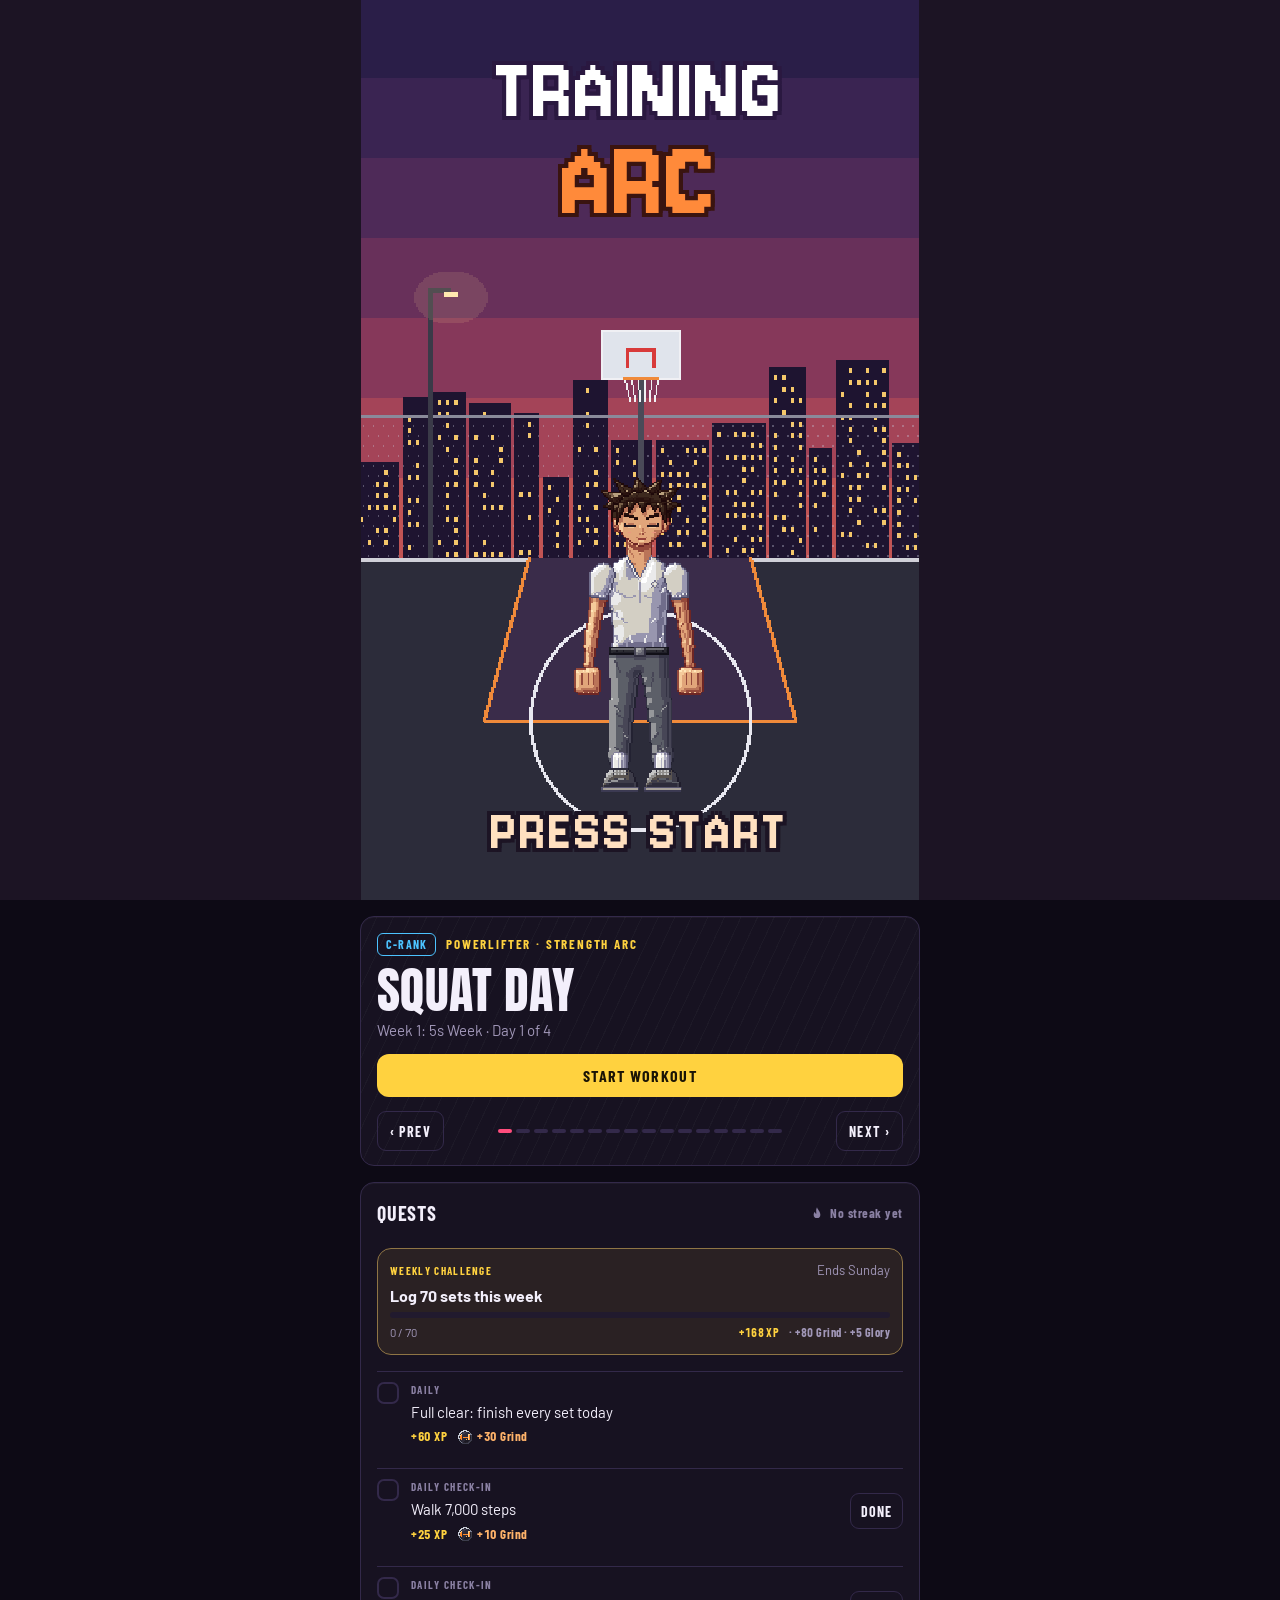
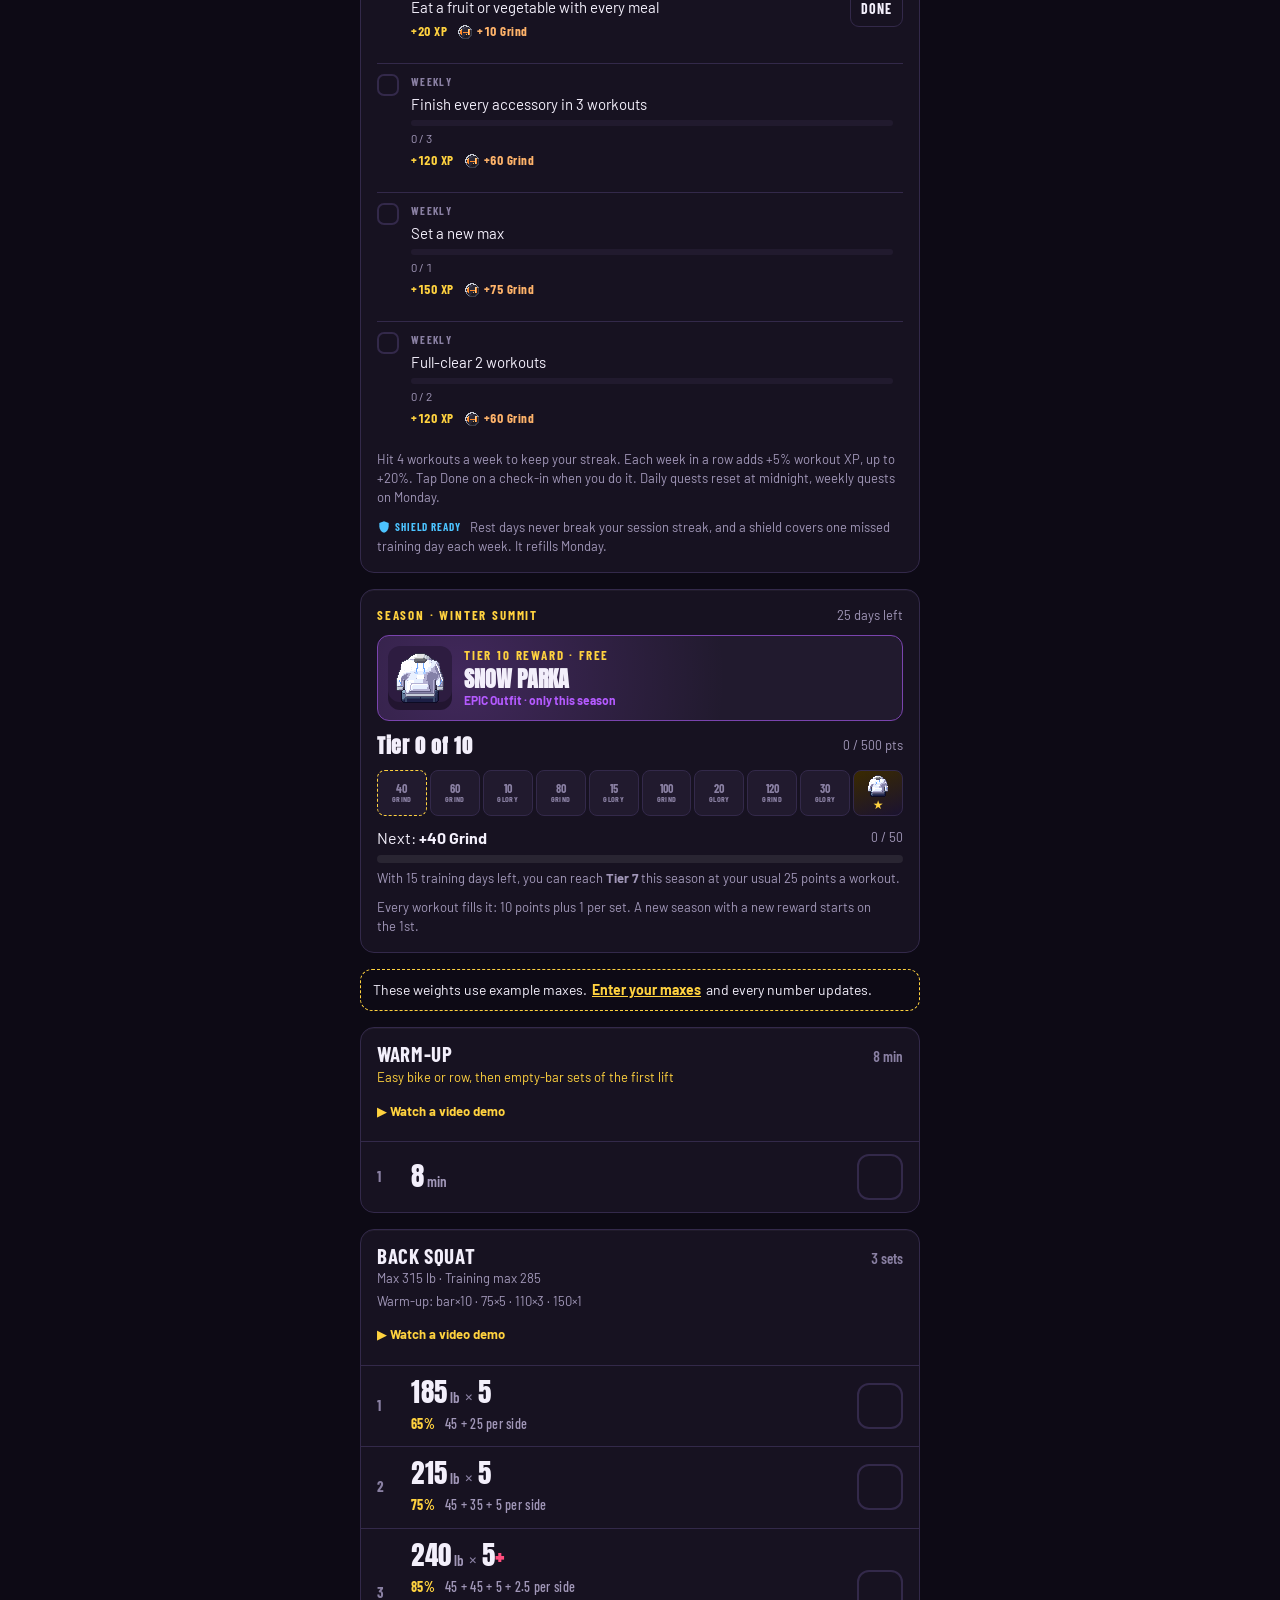
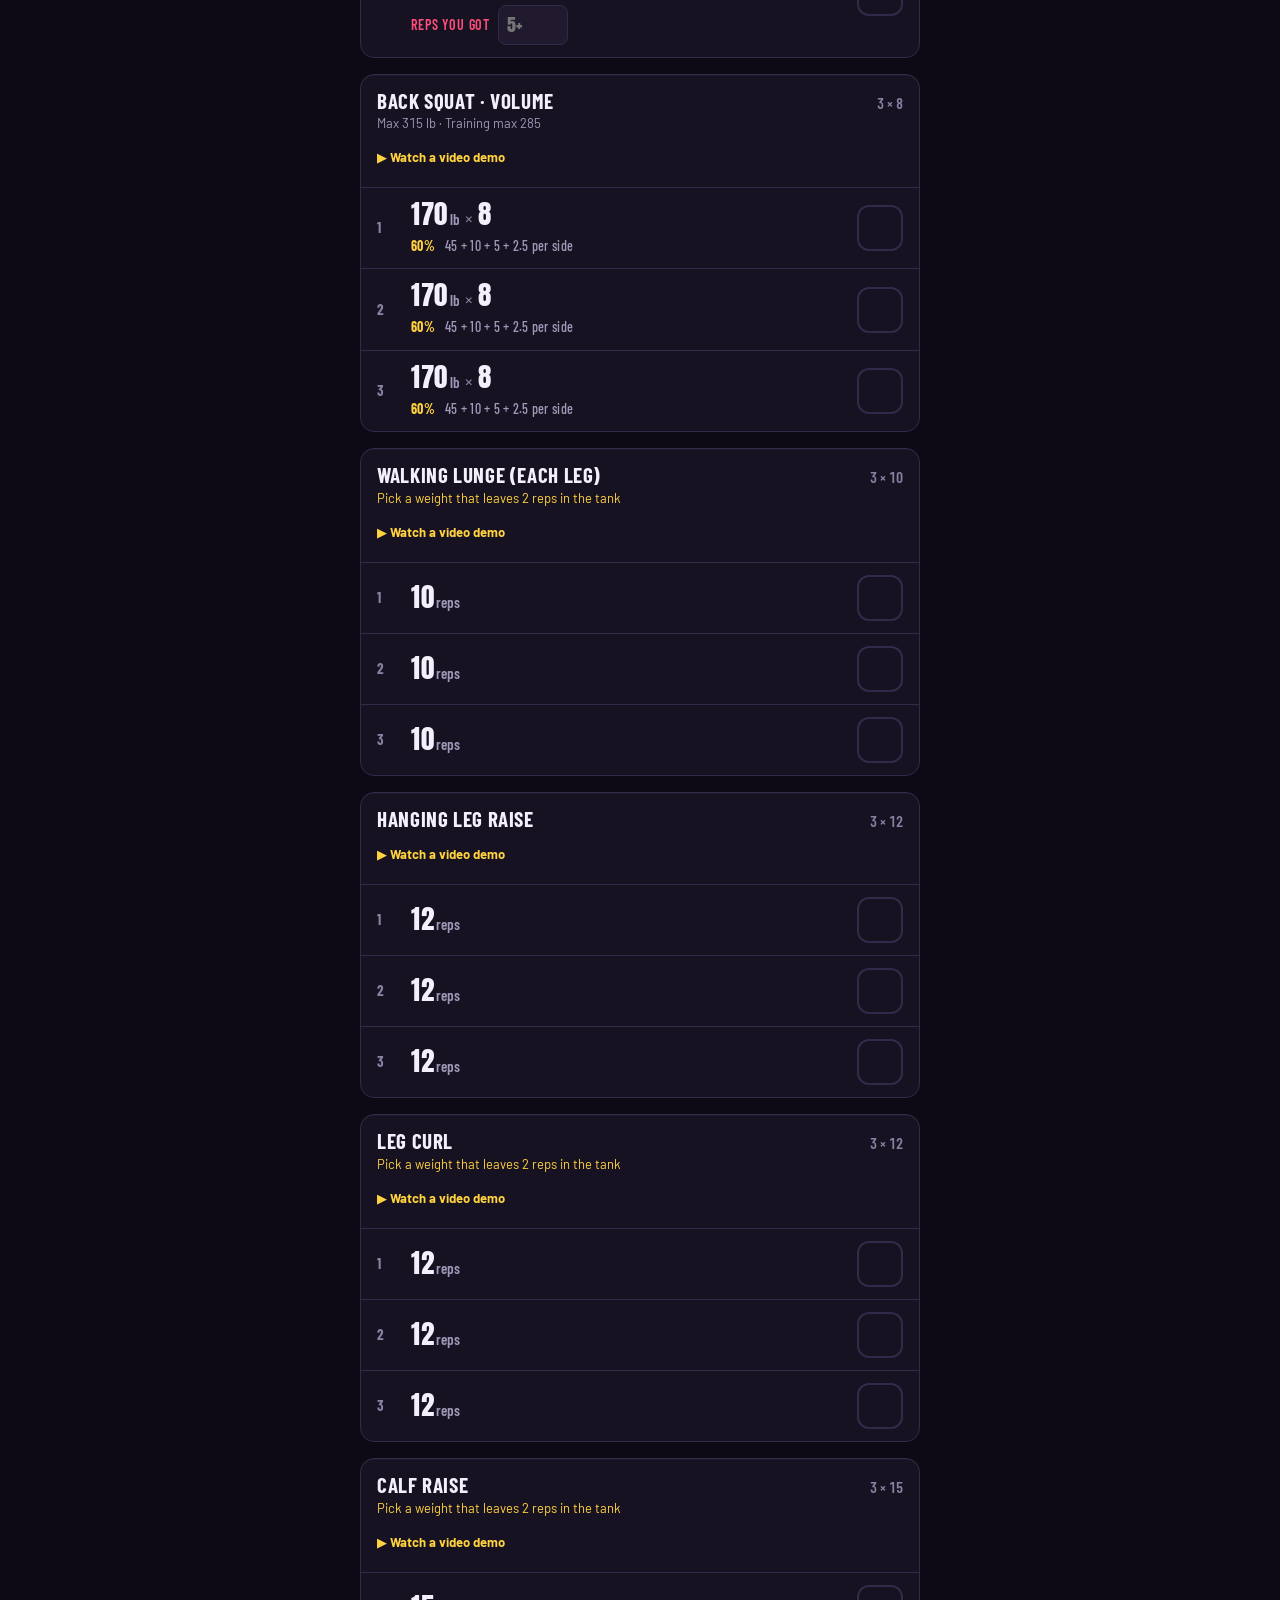
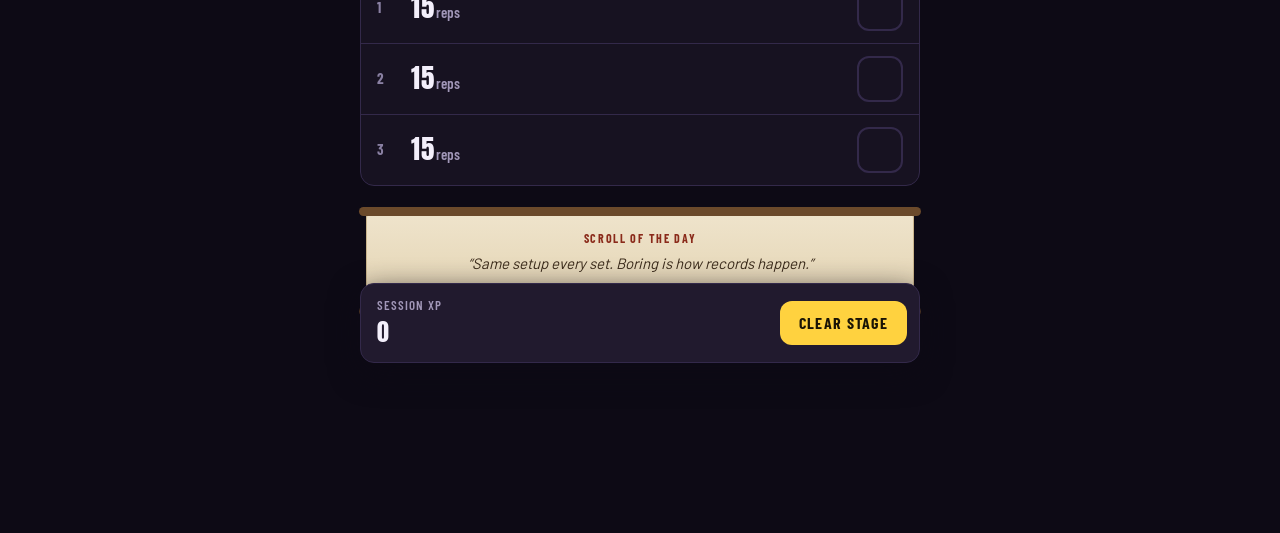
==== commit ace2bf36: "Painted stage scenes; Blossom and up animate" ====
--- a/index.html
+++ b/index.html
@@ -865,6 +865,485 @@
 })();
 
 </script>
+<script id="stage-fx">
+// Stage scenes: painted backdrops behind the hero, drawn on a canvas inside every stage element (.stage-bg, .hero-btn,
+// .he-stage). The stage comes from <html data-stage>. The first six are detailed still scenes; Blossom and up are
+// full scenes that move. Each scene paints its still layers once per size into a cache, then animated stages draw
+// their moving parts on top about 30 times a second, only while on screen and never with Reduce Motion on.
+(() => {
+  if (window.TA_STAGEFX) return;
+  const SEL = '.stage-bg, .hero-btn, .he-stage';
+  const TAU = Math.PI * 2;
+  const rng = s => { let a = s >>> 0; return () => { a = (a + 0x6D2B79F5) >>> 0; let t = a; t = Math.imul(t ^ t >>> 15, t | 1); t ^= t + Math.imul(t ^ t >>> 7, t | 61); return ((t ^ t >>> 14) >>> 0) / 4294967296; }; };
+  const lin = (c, x0, y0, x1, y1, st) => { const g = c.createLinearGradient(x0, y0, x1, y1); for (const [o, k] of st) g.addColorStop(o, k); return g; };
+  const rad = (c, x, y, r0, r1, st, x1 = x, y1 = y) => { const g = c.createRadialGradient(x, y, r0, x1, y1, r1); for (const [o, k] of st) g.addColorStop(o, k); return g; };
+  const glow = (c, x, y, r, col, a = 1) => { c.save(); c.globalAlpha = a; c.fillStyle = rad(c, x, y, 0, r, [[0, col], [1, 'rgba(0,0,0,0)']]); c.fillRect(x - r, y - r, r * 2, r * 2); c.restore(); };
+  const rgba = (hex, a) => { const n = parseInt(hex.slice(1), 16); return `rgba(${n >> 16},${n >> 8 & 255},${n & 255},${a})`; };
+  const mix = (a, b, t) => { const A = parseInt(a.slice(1), 16), B = parseInt(b.slice(1), 16), f = (s) => Math.round(((A >> s) & 255) * (1 - t) + ((B >> s) & 255) * t);
+    return `#${((f(16) << 16) | (f(8) << 8) | f(0)).toString(16).padStart(6, '0')}`; };
+  // soft value noise, built small and drawn up with smoothing: clouds, nebulae, stone grain
+  function noise(w, h, cell, seed){ const cw = Math.max(2, Math.ceil(w / cell) + 2), ch = Math.max(2, Math.ceil(h / cell) + 2), c = document.createElement('canvas'); c.width = cw; c.height = ch;
+    const x = c.getContext('2d'), id = x.createImageData(cw, ch), r = rng(seed); for (let i = 0; i < cw * ch; i++){ const v = r() * 255; id.data.set([v, v, v, 255], i * 4); } x.putImageData(id, 0, 0); return c; }
+  function fbm(w, h, seed, cells = [96, 48, 24, 12]){ const c = document.createElement('canvas'); c.width = Math.max(1, Math.round(w)); c.height = Math.max(1, Math.round(h)); const x = c.getContext('2d');
+    x.imageSmoothingEnabled = true; x.imageSmoothingQuality = 'high'; x.fillStyle = '#808080'; x.fillRect(0, 0, w, h);
+    cells.forEach((cell, i) => { x.globalAlpha = .55 / (i + 1) + .1; x.globalCompositeOperation = i ? 'overlay' : 'source-over'; x.drawImage(noise(w, h, cell, seed + i * 97), -cell, -cell, w + cell * 2, h + cell * 2); });
+    return c; }
+  // a noise layer used as a mask: keep the bright parts of the noise, tinted
+  function cloudLayer(w, h, seed, col, cut = .5, cells){ const n = fbm(w, h, seed, cells), x = n.getContext('2d'), d = x.getImageData(0, 0, n.width, n.height), p = d.data, [r, g, b] = [parseInt(col.slice(1, 3), 16), parseInt(col.slice(3, 5), 16), parseInt(col.slice(5, 7), 16)];
+    const W = n.width, H = n.height;   // faded out toward the top and bottom edges, so a layer never ends in a straight line
+    for (let i = 0; i < p.length; i += 4){ const y = (i / 4 / W | 0) / H, edge = Math.min(1, Math.min(y, 1 - y) / .28), v = p[i] / 255, a = Math.max(0, Math.min(1, (v - cut) / (1 - cut) * 1.6)) * edge * edge * (3 - 2 * edge);
+      p[i] = r; p[i + 1] = g; p[i + 2] = b; p[i + 3] = a * 255; } x.putImageData(d, 0, 0); return n; }
+  const vignette = (c, w, h, a = .55) => { c.fillStyle = rad(c, w / 2, h * .55, Math.min(w, h) * .35, Math.max(w, h) * .8, [[0, 'rgba(0,0,0,0)'], [1, `rgba(0,0,0,${a})`]]); c.fillRect(0, 0, w, h); };
+  // a ridge line by midpoint displacement
+  function ridge(r, w, y, rough, n = 7){ let pts = [[0, y], [w, y]]; let d = rough;
+    for (let k = 0; k < n; k++){ const q = []; for (let i = 0; i < pts.length - 1; i++){ const [x0, y0] = pts[i], [x1, y1] = pts[i + 1]; q.push(pts[i], [(x0 + x1) / 2, (y0 + y1) / 2 + (r() - .5) * d]); } q.push(pts[pts.length - 1]); pts = q; d *= .55; } return pts; }
+  const fillRidge = (c, pts, h, fill) => { c.beginPath(); c.moveTo(0, h); for (const [x, y] of pts) c.lineTo(x, y); c.lineTo(pts[pts.length - 1][0], h); c.closePath(); c.fillStyle = fill; c.fill(); };
+  const FLOOR = .86;   // where the hero's feet stand
+
+  /* ===================== still stages ===================== */
+  const SCENES = {};
+  SCENES.arena = { bg(c, w, h, r){
+    const fy = h * FLOOR;
+    c.fillStyle = lin(c, 0, 0, 0, fy, [[0, '#0d0b1d'], [.55, '#1d1838'], [1, '#2c2346']]); c.fillRect(0, 0, w, fy);
+    // the stands: three tiers of crowd behind a railing
+    for (let t = 0; t < 3; t++){ const y0 = h * (.18 + t * .14), y1 = y0 + h * .13, k = .55 + t * .2;
+      c.fillStyle = mix('#151127', '#2a2242', t / 3); c.fillRect(0, y0, w, y1 - y0);
+      for (let x = 2 + r() * 4; x < w; x += 4 + r() * 3){ const yy = y0 + 3 + r() * (y1 - y0 - 8), hue = [ '#e86a5a', '#5aa8e8', '#e8d35a', '#9a6ae8', '#e8e8f0', '#6ae89a' ][Math.floor(r() * 6)];
+        c.fillStyle = rgba(hue, .18 * k + r() * .12); c.beginPath(); c.arc(x, yy, 1.4 + r() * .8, 0, TAU); c.fill(); c.fillStyle = `rgba(0,0,0,${.35 - t * .08})`; c.fillRect(x - 1.6, yy + 1.4, 3.2, 3.5); }
+      c.fillStyle = 'rgba(255,255,255,.08)'; c.fillRect(0, y1 - 2, w, 1); c.fillStyle = 'rgba(0,0,0,.4)'; c.fillRect(0, y1 - 1, w, 2); }
+    // banners hanging from the rafters
+    const cols = ['#c8402f', '#e6ad22', '#3b6fd6', '#7a3fd0'];
+    for (let i = 0; i < 4; i++){ const x = w * (.08 + i * .28), bw = Math.max(14, w * .07), bh = h * .2;
+      c.fillStyle = cols[i]; c.beginPath(); c.moveTo(x, 0); c.lineTo(x + bw, 0); c.lineTo(x + bw, bh); c.lineTo(x + bw / 2, bh - bw * .45); c.lineTo(x, bh); c.closePath(); c.fill();
+      c.fillStyle = lin(c, x, 0, x + bw, 0, [[0, 'rgba(0,0,0,.35)'], [.4, 'rgba(255,255,255,.12)'], [1, 'rgba(0,0,0,.4)']]); c.fill();
+      c.strokeStyle = 'rgba(255,220,140,.7)'; c.lineWidth = 1; c.beginPath(); c.arc(x + bw / 2, bh * .45, bw * .22, 0, TAU); c.stroke(); }
+    // spotlight beams converging on the hero
+    c.save(); c.globalCompositeOperation = 'lighter';
+    for (const sx of [.05, .95, .5]){ c.fillStyle = lin(c, w * sx, 0, w / 2, fy, [[0, 'rgba(255,240,200,.22)'], [1, 'rgba(255,240,200,0)']]);
+      c.beginPath(); c.moveTo(w * sx - 6, 0); c.lineTo(w * sx + 6, 0); c.lineTo(w / 2 + w * .16, fy); c.lineTo(w / 2 - w * .16, fy); c.closePath(); c.fill(); }
+    c.restore();
+    // sand floor with the ring's chalk circle
+    c.fillStyle = lin(c, 0, fy, 0, h, [[0, '#8a6a46'], [1, '#5a4430']]); c.fillRect(0, fy, w, h - fy);
+    for (let i = 0; i < w * 3; i++){ c.fillStyle = r() < .5 ? 'rgba(255,230,190,.12)' : 'rgba(40,25,10,.18)'; c.fillRect(r() * w, fy + r() * (h - fy), 1, 1); }
+    c.strokeStyle = 'rgba(255,248,230,.5)'; c.lineWidth = 1.5; c.beginPath(); c.ellipse(w / 2, fy + (h - fy) * .5, w * .42, (h - fy) * .38, 0, 0, TAU); c.stroke();
+    glow(c, w / 2, fy + 4, w * .3, 'rgba(255,230,180,.35)');
+    c.fillStyle = 'rgba(0,0,0,.35)'; c.fillRect(0, fy, w, 2);
+    vignette(c, w, h, .5); } };
+
+  SCENES.dusk = { bg(c, w, h, r){
+    const fy = h * FLOOR, hz = h * .6;
+    c.fillStyle = lin(c, 0, 0, 0, hz, [[0, '#24173f'], [.35, '#6b2c63'], [.62, '#d4536a'], [.85, '#f79a4e'], [1, '#ffd38a']]); c.fillRect(0, 0, w, hz + 2);
+    for (let i = 0; i < 40; i++){ c.fillStyle = `rgba(255,255,255,${r() * .5})`; c.fillRect(r() * w, r() * h * .22, 1, 1); }
+    glow(c, w / 2, hz * .86, w * .7, 'rgba(255,190,110,.55)'); c.fillStyle = rad(c, w / 2, hz * .86, 0, w * .13, [[0, '#fff3c4'], [.7, '#ffd27a'], [1, '#ffb25a']]); c.beginPath(); c.arc(w / 2, hz * .86, w * .12, 0, TAU); c.fill();
+    // clouds, lit pink and gold from below
+    for (let i = 0; i < 9; i++){ const cx = r() * w, cy = h * (.12 + r() * .32), cw = w * (.18 + r() * .25), ch = cw * .16;
+      c.fillStyle = rad(c, cx, cy + ch * .6, 0, cw * .6, [[0, 'rgba(255,170,130,.6)'], [1, 'rgba(255,120,120,0)']]); c.beginPath(); c.ellipse(cx, cy, cw / 2, ch, 0, 0, TAU); c.fill();
+      c.fillStyle = 'rgba(70,30,80,.35)'; c.beginPath(); c.ellipse(cx, cy - ch * .4, cw * .45, ch * .6, 0, 0, TAU); c.fill(); }
+    // three mountain ranges, hazier the further back
+    [['#7b3b6e', .5, 40], ['#4b2550', .56, 34], ['#2a1535', .64, 26]].forEach(([col, y, rough], i) => fillRidge(c, ridge(r, w, h * y, rough * (w / 360) + 10), h, lin(c, 0, h * y - 20, 0, h, [[0, col], [1, mix(col, '#100818', .6)]])));
+    for (let i = 0; i < 6; i++){ const bx = w * (.2 + r() * .6), by = h * (.18 + r() * .2), s = 3 + r() * 3; c.strokeStyle = 'rgba(30,10,30,.8)'; c.lineWidth = 1.2; c.beginPath(); c.moveTo(bx - s, by - s * .5); c.quadraticCurveTo(bx - s * .4, by - s * .7, bx, by); c.quadraticCurveTo(bx + s * .4, by - s * .7, bx + s, by - s * .5); c.stroke(); }
+    // the meadow, with grass blades along its edge
+    c.fillStyle = lin(c, 0, fy - 8, 0, h, [[0, '#2a1d28'], [1, '#120c14']]); c.fillRect(0, fy - 6, w, h);
+    for (let x = 0; x < w; x += 2){ const gh = 4 + r() * 10; c.strokeStyle = r() < .5 ? '#3a2832' : '#1e141c'; c.lineWidth = 1; c.beginPath(); c.moveTo(x, fy - 4); c.lineTo(x + (r() - .5) * 4, fy - 4 - gh); c.stroke(); }
+    glow(c, w / 2, fy, w * .35, 'rgba(255,160,100,.25)');
+    vignette(c, w, h, .45); } };
+
+  SCENES.gym = { bg(c, w, h, r){
+    const fy = h * FLOOR;
+    // brick wall: every brick its own shade, mortar between
+    const bw = 22, bh = 9; c.fillStyle = '#2a2230'; c.fillRect(0, 0, w, fy);
+    for (let y = 0, row = 0; y < fy; y += bh, row++) for (let x = (row % 2) * -bw / 2; x < w; x += bw){ c.fillStyle = mix('#4a3438', '#5e4038', r()); c.fillRect(x + 1, y + 1, bw - 2, bh - 2);
+      c.fillStyle = 'rgba(255,255,255,.05)'; c.fillRect(x + 1, y + 1, bw - 2, 1); c.fillStyle = 'rgba(0,0,0,.18)'; c.fillRect(x + 1, y + bh - 2, bw - 2, 1); }
+    c.fillStyle = lin(c, 0, 0, 0, fy, [[0, 'rgba(10,6,14,.65)'], [.5, 'rgba(10,6,14,.25)'], [1, 'rgba(10,6,14,.5)']]); c.fillRect(0, 0, w, fy);
+    // ceiling lamps
+    for (const lx of [.2, .5, .8]){ c.fillStyle = '#1a141c'; c.fillRect(w * lx - 12, 6, 24, 4); glow(c, w * lx, 12, w * .3, 'rgba(255,236,200,.35)'); c.fillStyle = '#fff4dc'; c.fillRect(w * lx - 10, 9, 20, 2); }
+    // mirror wall with reflections
+    const my = h * .3, mh = h * .28; c.fillStyle = lin(c, 0, my, w, my + mh, [[0, '#3c4a5a'], [.4, '#6c7f92'], [.6, '#4c5d70'], [1, '#33404e']]); c.fillRect(w * .04, my, w * .92, mh);
+    c.save(); c.globalAlpha = .18; c.strokeStyle = '#fff'; c.lineWidth = 6; for (const k of [.2, .55, .75]){ c.beginPath(); c.moveTo(w * k, my); c.lineTo(w * k - mh * .5, my + mh); c.stroke(); } c.restore();
+    c.strokeStyle = '#1a141c'; c.lineWidth = 2; c.strokeRect(w * .04, my, w * .92, mh); for (const k of [.35, .65]){ c.beginPath(); c.moveTo(w * k, my); c.lineTo(w * k, my + mh); c.stroke(); }
+    // dumbbell racks, left and right
+    for (const side of [0, 1]){ const x0 = side ? w * .72 : w * .04, x1 = x0 + w * .24, ry = h * .68;
+      c.fillStyle = '#15111a'; c.fillRect(x0, ry, x1 - x0, 3); c.fillRect(x0, ry + 16, x1 - x0, 3); c.fillRect(x0 + 2, ry, 3, fy - ry); c.fillRect(x1 - 5, ry, 3, fy - ry);
+      for (let k = 0; k < 2; k++) for (let x = x0 + 8; x < x1 - 10; x += 11){ const yy = ry - 5 + k * 16, s = 4 + (x - x0) / (x1 - x0) * 2;
+        c.fillStyle = '#9aa0aa'; c.fillRect(x - 3, yy + 2, 8, 2); c.fillStyle = '#26232b'; c.fillRect(x - 4, yy - s / 2 + 3, 3, s); c.fillRect(x + 4, yy - s / 2 + 3, 3, s); c.fillStyle = 'rgba(255,255,255,.2)'; c.fillRect(x - 4, yy - s / 2 + 3, 1, s); } }
+    // the squat rack behind the hero, plates stacked by it
+    c.fillStyle = '#1b1820'; c.fillRect(w * .32, h * .22, 5, fy - h * .22); c.fillRect(w * .68 - 5, h * .22, 5, fy - h * .22); c.fillRect(w * .32, h * .22, w * .36, 4);
+    c.fillStyle = '#c9ccd4'; c.fillRect(w * .26, h * .42, w * .48, 3); for (const px of [.27, .73]){ c.fillStyle = '#2c2832'; c.fillRect(w * px - 4, h * .42 - 12, 8, 27); c.fillStyle = '#c8402f'; c.fillRect(w * px - 2, h * .42 - 10, 4, 23); }
+    for (let i = 0; i < 4; i++){ c.fillStyle = ['#2c2832', '#3b6fd6', '#e6ad22', '#2f8a5a'][i]; c.beginPath(); c.ellipse(w * .9, fy - 4 - i * 5, 12 - i * 2, 3, 0, 0, TAU); c.fill(); }
+    // a poster
+    c.fillStyle = '#e8e2d4'; c.fillRect(w * .44, h * .08, w * .12, h * .14); c.fillStyle = '#c8402f'; c.fillRect(w * .45, h * .1, w * .1, h * .03); c.fillStyle = '#2a2230'; for (let i = 0; i < 3; i++) c.fillRect(w * .455, h * .15 + i * 4, w * .09 * (1 - i * .2), 2);
+    // rubber floor tiles with chalk dust
+    c.fillStyle = lin(c, 0, fy, 0, h, [[0, '#26222a'], [1, '#141217']]); c.fillRect(0, fy, w, h - fy);
+    c.strokeStyle = 'rgba(0,0,0,.5)'; c.lineWidth = 1; for (let x = -w; x < w * 2; x += 30){ c.beginPath(); c.moveTo(w / 2 + (x - w / 2) * .55, fy); c.lineTo(x, h); c.stroke(); } c.beginPath(); c.moveTo(0, fy + (h - fy) * .45); c.lineTo(w, fy + (h - fy) * .45); c.stroke();
+    for (let i = 0; i < 60; i++){ c.fillStyle = `rgba(255,255,255,${r() * .2})`; c.fillRect(w * .3 + r() * w * .4, fy + r() * (h - fy), 1 + r() * 2, 1); }
+    vignette(c, w, h, .55); } };
+
+  SCENES.neon = { bg(c, w, h, r){
+    const fy = h * FLOOR;
+    c.fillStyle = lin(c, 0, 0, 0, fy, [[0, '#070a24'], [.6, '#1b0b36'], [1, '#3a0f4a']]); c.fillRect(0, 0, w, fy);
+    glow(c, w / 2, fy, w * .9, 'rgba(255,60,160,.25)');
+    // two rows of towers with lit windows
+    [[.22, '#120d2a', .35], [.4, '#0b0820', .7]].forEach(([top, col, lit]) => { for (let x = -10; x < w; ){ const bw = 18 + r() * 34, bh = h * (top + r() * .25), y = fy - (fy - h * top) * (.6 + r() * .4);
+      c.fillStyle = col; c.fillRect(x, y, bw, fy - y); c.fillStyle = 'rgba(120,160,255,.08)'; c.fillRect(x, y, 1, fy - y);
+      for (let wy = y + 4; wy < fy - 4; wy += 6) for (let wx = x + 3; wx < x + bw - 3; wx += 5) if (r() < lit * .5){ c.fillStyle = r() < .7 ? 'rgba(255,214,140,.75)' : 'rgba(120,220,255,.8)'; c.fillRect(wx, wy, 2, 3); }
+      x += bw + r() * 4; } });
+    // neon signs
+    const signs = [[.12, .3, '#ff3c9a'], [.8, .26, '#4ce0ff'], [.86, .52, '#ffd23f'], [.08, .56, '#7a5cff']];
+    for (const [sx, sy, col] of signs){ const x = w * sx, y = h * sy, sw = w * .14, sh = h * .07; glow(c, x, y, sw * 1.2, rgba(col, .45));
+      c.strokeStyle = col; c.lineWidth = 2; c.shadowColor = col; c.shadowBlur = 8; c.strokeRect(x - sw / 2, y - sh / 2, sw, sh);
+      c.beginPath(); for (let k = 0; k < 3; k++){ const gx = x - sw / 2 + 5 + k * (sw - 10) / 3; c.moveTo(gx, y - sh * .25); c.lineTo(gx + 4, y - sh * .25); c.moveTo(gx + 2, y - sh * .25); c.lineTo(gx + 2, y + sh * .25); c.moveTo(gx, y + sh * .05); c.lineTo(gx + 5, y + sh * .05); } c.stroke(); c.shadowBlur = 0; }
+    // power lines
+    c.strokeStyle = 'rgba(0,0,0,.6)'; c.lineWidth = 1; for (let k = 0; k < 3; k++){ c.beginPath(); c.moveTo(0, h * (.1 + k * .03)); c.quadraticCurveTo(w / 2, h * (.18 + k * .03), w, h * (.08 + k * .03)); c.stroke(); }
+    // wet street mirroring the lights
+    c.fillStyle = lin(c, 0, fy, 0, h, [[0, '#1a0f2c'], [1, '#08060f']]); c.fillRect(0, fy, w, h - fy);
+    c.save(); c.globalCompositeOperation = 'lighter'; for (const [sx, , col] of signs){ c.fillStyle = lin(c, 0, fy, 0, h, [[0, rgba(col, .35)], [1, rgba(col, 0)]]); c.fillRect(w * sx - 6, fy, 12, h - fy); }
+    for (let i = 0; i < 20; i++){ c.fillStyle = `rgba(255,214,140,${.1 + r() * .15})`; c.fillRect(r() * w, fy + r() * (h - fy), 1, 4 + r() * 6); } c.restore();
+    c.fillStyle = 'rgba(76,224,255,.5)'; c.fillRect(0, fy, w, 1);
+    vignette(c, w, h, .5); } };
+
+  SCENES.dojo = { bg(c, w, h, r){
+    const fy = h * FLOOR;
+    c.fillStyle = lin(c, 0, 0, 0, fy, [[0, '#f4ead2'], [1, '#e2cfa8']]); c.fillRect(0, 0, w, fy);
+    glow(c, w / 2, h * .45, w * .7, 'rgba(255,240,200,.6)');
+    // shoji lattice: thin wooden bars over paper
+    c.fillStyle = 'rgba(110,70,35,.75)'; for (let x = 0; x < w; x += 26) c.fillRect(x, h * .08, 2, fy - h * .08); for (let y = h * .08; y < fy; y += 22) c.fillRect(0, y, w, 2);
+    c.fillStyle = 'rgba(120,80,40,.06)'; for (let i = 0; i < 300; i++) c.fillRect(r() * w, r() * fy, 2, 1);
+    // posts and the top beam
+    c.fillStyle = lin(c, 0, 0, 10, 0, [[0, '#3a2414'], [1, '#5a3a20']]); for (const px of [0, .48, 1]){ c.fillRect(w * px - (px ? 7 : 0), 0, 7, fy); }
+    c.fillStyle = '#3a2414'; c.fillRect(0, 0, w, h * .08); c.fillStyle = 'rgba(255,220,160,.15)'; c.fillRect(0, h * .08 - 2, w, 1);
+    // a hanging scroll with brushwork
+    const sx = w * .14, sw = w * .14, sy = h * .14, sh = h * .46; c.fillStyle = '#5a3a20'; c.fillRect(sx - 2, sy - 4, sw + 4, 4); c.fillRect(sx - 2, sy + sh, sw + 4, 4);
+    c.fillStyle = '#f7f1e2'; c.fillRect(sx, sy, sw, sh); c.fillStyle = 'rgba(0,0,0,.08)'; c.fillRect(sx + sw - 2, sy, 2, sh);
+    c.strokeStyle = '#1c1410'; c.lineCap = 'round'; c.lineWidth = 3;
+    [[.5, .12, .5, .3], [.25, .2, .75, .2], [.3, .38, .7, .48], [.5, .4, .4, .62], [.62, .55, .3, .75], [.45, .7, .7, .86]].forEach(([a, b, d, e]) => { c.beginPath(); c.moveTo(sx + sw * a, sy + sh * b); c.quadraticCurveTo(sx + sw * (a + d) / 2 + 3, sy + sh * (b + e) / 2, sx + sw * d, sy + sh * e); c.stroke(); });
+    c.fillStyle = '#c8402f'; c.fillRect(sx + sw * .6, sy + sh * .88, 5, 5);
+    // a weapon rack with staffs
+    const rx = w * .78; c.fillStyle = '#4a2e18'; c.fillRect(rx, h * .2, w * .16, 4); c.fillRect(rx, h * .62, w * .16, 4);
+    for (let i = 0; i < 4; i++){ c.fillStyle = mix('#7a5230', '#a87a48', i / 4); c.fillRect(rx + 4 + i * w * .035, h * .14, 3, h * .56); }
+    // paper lanterns
+    for (const lx of [.3, .66]){ c.strokeStyle = '#3a2414'; c.lineWidth = 1; c.beginPath(); c.moveTo(w * lx, h * .08); c.lineTo(w * lx, h * .12); c.stroke(); glow(c, w * lx, h * .17, 30, 'rgba(255,160,80,.5)');
+      c.fillStyle = rad(c, w * lx - 3, h * .16, 1, 12, [[0, '#fff0c8'], [1, '#e8743c']]); c.beginPath(); c.ellipse(w * lx, h * .17, 9, 11, 0, 0, TAU); c.fill(); c.strokeStyle = 'rgba(120,40,20,.5)'; for (let k = -1; k <= 1; k++){ c.beginPath(); c.ellipse(w * lx, h * .17, 9, 11 + k * 0, 0, 0, TAU); c.stroke(); } }
+    // tatami with dark green borders, in perspective
+    c.fillStyle = lin(c, 0, fy, 0, h, [[0, '#b9a868'], [1, '#8f8048']]); c.fillRect(0, fy, w, h - fy);
+    for (let i = 0; i < 200; i++){ c.fillStyle = `rgba(80,70,30,${r() * .25})`; c.fillRect(r() * w, fy + r() * (h - fy), r() * 8, 1); }
+    c.strokeStyle = '#2f3a22'; c.lineWidth = 2; c.beginPath(); c.moveTo(0, fy + 1); c.lineTo(w, fy + 1); c.moveTo(w / 2, fy); c.lineTo(w / 2, h); c.moveTo(w * .18, fy); c.lineTo(-w * .05, h); c.moveTo(w * .82, fy); c.lineTo(w * 1.05, h); c.stroke();
+    vignette(c, w, h, .35); } };
+
+  SCENES.rooftop = { bg(c, w, h, r){
+    const fy = h * FLOOR;
+    c.fillStyle = lin(c, 0, 0, 0, fy, [[0, '#060a1c'], [.7, '#16203f'], [1, '#2c2d4e']]); c.fillRect(0, 0, w, fy);
+    for (let i = 0; i < 120; i++){ const a = r(); c.fillStyle = `rgba(255,255,255,${a * a * .9})`; c.fillRect(r() * w, r() * h * .5, a > .9 ? 2 : 1, a > .9 ? 2 : 1); }
+    // the moon, with its seas
+    const mx = w * .78, my = h * .16, mr = Math.min(w, h) * .07; glow(c, mx, my, mr * 5, 'rgba(200,215,255,.25)'); c.fillStyle = rad(c, mx - mr * .3, my - mr * .3, 1, mr, [[0, '#ffffff'], [1, '#c9d2e8']]); c.beginPath(); c.arc(mx, my, mr, 0, TAU); c.fill();
+    c.fillStyle = 'rgba(120,130,160,.35)'; [[.2, .1, .3], [-.3, .3, .2], [.1, -.35, .18]].forEach(([dx, dy, s]) => { c.beginPath(); c.arc(mx + dx * mr, my + dy * mr, s * mr, 0, TAU); c.fill(); });
+    // the skyline: far towers in haze, near ones with lit windows
+    glow(c, w / 2, fy * .9, w, 'rgba(255,170,90,.18)');
+    [['#1a2140', .45, .15], ['#0e1328', .55, .45]].forEach(([col, base, lit]) => { for (let x = -5; x < w; ){ const bw = 14 + r() * 26, y = h * (base - r() * .2);
+      c.fillStyle = col; c.fillRect(x, y, bw, fy - y); if (r() < .3){ c.fillRect(x + bw / 2 - 1, y - 10, 2, 10); c.fillStyle = '#ff3b3b'; c.fillRect(x + bw / 2 - 1, y - 11, 2, 2); }
+      for (let wy = y + 4; wy < fy; wy += 5) for (let wx = x + 2; wx < x + bw - 2; wx += 4) if (r() < lit * .45){ c.fillStyle = 'rgba(255,214,120,.7)'; c.fillRect(wx, wy, 2, 2); }
+      x += bw + 2; } });
+    // the roof: a water tower, vents and a railing
+    const tx = w * .12, ty = h * .42; c.fillStyle = '#2a1d16'; for (const lx of [-8, 0, 8]) c.fillRect(tx + lx, ty + 22, 2, fy - ty - 22);
+    c.fillStyle = lin(c, tx - 14, 0, tx + 14, 0, [[0, '#3a2a20'], [.5, '#5a4030'], [1, '#2a1d16']]); c.fillRect(tx - 14, ty, 28, 24); c.beginPath(); c.moveTo(tx - 16, ty); c.lineTo(tx, ty - 10); c.lineTo(tx + 16, ty); c.fill();
+    c.fillStyle = 'rgba(0,0,0,.3)'; for (let k = 0; k < 4; k++) c.fillRect(tx - 14, ty + 4 + k * 6, 28, 1);
+    for (const vx of [.78, .9]){ c.fillStyle = '#3a3f4b'; c.fillRect(w * vx - 12, fy - 18, 24, 18); c.fillStyle = '#22262e'; c.beginPath(); c.arc(w * vx, fy - 10, 6, 0, TAU); c.fill(); c.strokeStyle = '#4a505c'; c.beginPath(); c.moveTo(w * vx - 6, fy - 10); c.lineTo(w * vx + 6, fy - 10); c.stroke(); }
+    c.fillStyle = '#22262e'; c.fillRect(0, fy - 16, w, 2); for (let x = 4; x < w; x += 14) c.fillRect(x, fy - 16, 2, 16);
+    c.fillStyle = lin(c, 0, fy, 0, h, [[0, '#3a3f4b'], [1, '#1d2028']]); c.fillRect(0, fy, w, h - fy);
+    c.strokeStyle = 'rgba(0,0,0,.35)'; c.lineWidth = 1; for (let x = 0; x < w; x += 40){ c.beginPath(); c.moveTo(x, fy); c.lineTo(x + 20, h); c.stroke(); }
+    for (let i = 0; i < 150; i++){ c.fillStyle = `rgba(255,255,255,${r() * .06})`; c.fillRect(r() * w, fy + r() * (h - fy), 1, 1); }
+    vignette(c, w, h, .5); } };
+
+  /* ===================== moving stages ===================== */
+  // Blossom: a spring valley under cherry trees, a far shrine gate, petals drifting down
+  SCENES.blossom = { anim:true,
+    bg(c, w, h, r){
+      const fy = h * FLOOR, hz = h * .62;
+      c.fillStyle = lin(c, 0, 0, 0, hz, [[0, '#8fc4ee'], [.5, '#c9dcf2'], [.8, '#ffdbe6'], [1, '#ffe9d6']]); c.fillRect(0, 0, w, hz + 2);
+      glow(c, w * .62, h * .2, w * .7, 'rgba(255,245,220,.55)');
+      // soft clouds
+      const cl = cloudLayer(w, h * .45, 11, '#ffffff', .52, [80, 40, 20]); c.globalAlpha = .75; c.drawImage(cl, 0, 0, w, h * .45); c.globalAlpha = 1;
+      // the far mountain, snow-capped, softened by haze
+      const peak = [[w * .02, hz], [w * .3, h * .36], [w * .5, h * .24], [w * .7, h * .36], [w * .98, hz]];
+      c.beginPath(); c.moveTo(peak[0][0], peak[0][1]); c.bezierCurveTo(w * .22, h * .46, w * .42, h * .26, w * .5, h * .24); c.bezierCurveTo(w * .58, h * .26, w * .78, h * .46, w * .98, hz); c.closePath();
+      c.fillStyle = lin(c, 0, h * .24, 0, hz, [[0, '#8a9cc6'], [1, '#c4cde6']]); c.fill();
+      c.save(); c.clip(); c.fillStyle = '#ffffff'; c.beginPath(); c.moveTo(w * .3, h * .33); for (let x = w * .3; x <= w * .7; x += w * .025) c.lineTo(x, h * .31 + Math.sin(x * .3) * 4 + (Math.abs(x - w * .5) / w) * -10 + 6); c.lineTo(w * .7, h * .2); c.lineTo(w * .3, h * .2); c.fill();
+      c.fillStyle = 'rgba(120,140,190,.3)'; c.fillRect(w * .5, h * .2, w * .3, h * .5); c.restore();
+      c.fillStyle = 'rgba(255,230,240,.4)'; c.fillRect(0, h * .44, w, hz - h * .44);
+      // rolling hills with tiny trees, then the shrine gate
+      fillRidge(c, ridge(r, w, h * .58, 16), h, lin(c, 0, h * .55, 0, h, [[0, '#9ccf8f'], [1, '#6ea866']]));
+      for (let i = 0; i < 40; i++){ const x = r() * w, y = h * (.58 + r() * .05); c.fillStyle = r() < .5 ? '#f7b6cf' : '#5f9a58'; c.beginPath(); c.arc(x, y, 2 + r() * 2, 0, TAU); c.fill(); }
+      const gx = w * .5, gy = h * .63, gs = Math.min(w, h) * .085;
+      c.fillStyle = '#c8402f'; c.fillRect(gx - gs, gy - gs * 1.1, 2.5, gs * 1.1); c.fillRect(gx + gs - 2.5, gy - gs * 1.1, 2.5, gs * 1.1);
+      c.beginPath(); c.moveTo(gx - gs * 1.35, gy - gs * 1.18); c.quadraticCurveTo(gx, gy - gs * 1.05, gx + gs * 1.35, gy - gs * 1.18); c.lineTo(gx + gs * 1.3, gy - gs * 1.02); c.quadraticCurveTo(gx, gy - gs * .92, gx - gs * 1.3, gy - gs * 1.02); c.fill();
+      c.fillStyle = '#1c1410'; c.fillRect(gx - gs * 1.38, gy - gs * 1.22, gs * 2.76, 2); c.fillStyle = '#c8402f'; c.fillRect(gx - gs * .9, gy - gs * .82, gs * 1.8, 2);
+      // the meadow and a stone path running to the hero
+      c.fillStyle = lin(c, 0, h * .64, 0, h, [[0, '#86c27a'], [1, '#4d8a4a']]); c.fillRect(0, h * .64, w, h);
+      c.fillStyle = '#b7ab9c'; c.beginPath(); c.moveTo(w * .46, h * .64); c.lineTo(w * .54, h * .64); c.lineTo(w * .78, h); c.lineTo(w * .22, h); c.closePath(); c.fill();
+      for (let y = h * .65; y < h; y += 4 + (y - h * .64) * .12){ const t = (y - h * .64) / (h * .36), half = w * (.04 + t * .24); for (let x = w / 2 - half; x < w / 2 + half; x += 6 + t * 14){ c.fillStyle = mix('#cfc4b6', '#8f8476', r()); c.beginPath(); c.ellipse(x + r() * 4, y, 2.5 + t * 6, 1.2 + t * 2.5, 0, 0, TAU); c.fill(); } }
+      for (let i = 0; i < w * 1.5; i++){ const y = h * .64 + r() * h * .36, x = r() * w; c.strokeStyle = r() < .5 ? '#5f9a58' : '#a6d696'; c.lineWidth = 1; c.beginPath(); c.moveTo(x, y); c.lineTo(x + (r() - .5) * 2, y - 2 - r() * 4); c.stroke(); }
+      for (let i = 0; i < 70; i++){ c.fillStyle = r() < .5 ? '#ffc3d8' : '#ffe1ec'; c.beginPath(); c.ellipse(r() * w, fy + r() * (h - fy), 1.6, 1, r() * 3, 0, TAU); c.fill(); }
+      // stone lanterns by the path
+      for (const lx of [.3, .7]){ const x = w * lx, y = h * .75; c.fillStyle = '#8a8478'; c.fillRect(x - 3, y - 4, 6, 14); c.fillRect(x - 7, y - 8, 14, 4); c.fillStyle = '#ffe6a8'; c.fillRect(x - 3, y - 14, 6, 6); glow(c, x, y - 11, 16, 'rgba(255,220,140,.6)'); c.fillStyle = '#6a645a'; c.beginPath(); c.moveTo(x - 9, y - 14); c.lineTo(x, y - 20); c.lineTo(x + 9, y - 14); c.fill(); }
+    },
+    // the two cherry trees framing the scene, drawn on their own layer so they can sway
+    init(w, h, r){
+      const L = document.createElement('canvas'); L.width = w; L.height = h; const c = L.getContext('2d');
+      const branch = (x, y, a, len, wd, d) => { const x2 = x + Math.cos(a) * len, y2 = y + Math.sin(a) * len;
+        c.strokeStyle = lin(c, x, y, x2, y2, [[0, '#3a2420'], [1, '#5a3a30']]); c.lineWidth = wd; c.lineCap = 'round'; c.beginPath(); c.moveTo(x, y); c.quadraticCurveTo((x + x2) / 2 + (r() - .5) * len * .3, (y + y2) / 2 + (r() - .5) * len * .3, x2, y2); c.stroke();
+        if (d <= 0 || wd < 1){ for (let k = 0; k < 9; k++){ const bx = x2 + (r() - .5) * 26, by = y2 + (r() - .5) * 20, s = 4 + r() * 8;
+            c.fillStyle = rad(c, bx - s * .3, by - s * .3, 0, s, [[0, '#fff0f6'], [.5, mix('#ffb7d0', '#ff8fb8', r())], [1, 'rgba(255,140,180,0)']]); c.beginPath(); c.arc(bx, by, s, 0, TAU); c.fill(); }
+          for (let k = 0; k < 14; k++){ c.fillStyle = r() < .6 ? '#ffd6e6' : '#fff6fa'; c.beginPath(); c.arc(x2 + (r() - .5) * 28, y2 + (r() - .5) * 22, .9 + r() * 1.2, 0, TAU); c.fill(); } return; }
+        const n = 2 + (r() < .4 ? 1 : 0); for (let i = 0; i < n; i++) branch(x2, y2, a + (r() - .5) * 1.3, len * (.62 + r() * .18), wd * .66, d - 1); };
+      branch(-w * .02, h * .9, -1.25, h * .3, Math.max(5, w * .03), 5);
+      branch(w * 1.02, h * .9, -1.9, h * .3, Math.max(5, w * .03), 5);
+      return {trees:L, petals:Array.from({length:Math.round(w * h / 2600)}, () => ({x:r() * w, y:r() * h, s:1.2 + r() * 2.2, v:.25 + r() * .5, ph:r() * TAU, sp:.4 + r() * 1.2, c:r() < .5 ? '#ffc3d8' : '#fff0f6'}))};
+    },
+    frame(c, w, h, t, S){
+      const sway = Math.sin(t * .6) * 1.6;
+      c.save(); c.translate(sway, 0); c.drawImage(S.trees, 0, 0); c.restore();
+      // sun shafts breathing
+      c.save(); c.globalCompositeOperation = 'lighter'; c.globalAlpha = .08 + Math.sin(t * .7) * .03;
+      for (let k = 0; k < 4; k++){ c.fillStyle = lin(c, w * .62, 0, w * (.2 + k * .2), h, [[0, 'rgba(255,250,220,1)'], [1, 'rgba(255,250,220,0)']]); c.beginPath(); c.moveTo(w * .6, 0); c.lineTo(w * .66, 0); c.lineTo(w * (.24 + k * .2), h); c.lineTo(w * (.14 + k * .2), h); c.fill(); }
+      c.restore();
+      for (const p of S.petals){ p.y += p.v; p.x += Math.sin(t * p.sp + p.ph) * .5 + .25; if (p.y > h + 4){ p.y = -4; p.x = Math.random() * w; } if (p.x > w + 4) p.x = -4;
+        c.save(); c.translate(p.x, p.y); c.rotate(t * p.sp + p.ph); c.scale(1, .55 + .45 * Math.sin(t * 2 + p.ph)); c.fillStyle = p.c; c.beginPath(); c.ellipse(0, 0, p.s, p.s * .6, 0, 0, TAU); c.fill(); c.restore(); }
+      vignette(c, w, h, .25);
+    } };
+
+  // Volcano: an erupting peak under an ash sky, lava running down, cracks glowing in the ground, embers rising
+  SCENES.volcano = { anim:true,
+    bg(c, w, h, r){
+      const fy = h * FLOOR;
+      c.fillStyle = lin(c, 0, 0, 0, h, [[0, '#0d0605'], [.45, '#3a0e08'], [.75, '#7a1f0c'], [1, '#2a0a06']]); c.fillRect(0, 0, w, h);
+      glow(c, w / 2, h * .34, w * .8, 'rgba(255,90,30,.4)');
+      // the volcano
+      const vx = w / 2, top = h * .3; c.beginPath(); c.moveTo(-w * .1, h * .72); c.lineTo(vx - w * .1, top); c.lineTo(vx + w * .1, top); c.lineTo(w * 1.1, h * .72); c.closePath();
+      c.fillStyle = lin(c, 0, top, 0, h * .72, [[0, '#2a110c'], [1, '#160807']]); c.fill();
+      c.save(); c.clip(); for (let i = 0; i < 300; i++){ c.fillStyle = `rgba(${r() < .5 ? '80,30,20' : '0,0,0'},${r() * .3})`; c.fillRect(r() * w, top + r() * h * .45, 1 + r() * 3, 1); }
+      c.fillStyle = lin(c, vx - w * .3, 0, vx + w * .3, 0, [[0, 'rgba(0,0,0,.35)'], [.5, 'rgba(255,120,60,.08)'], [1, 'rgba(0,0,0,.45)']]); c.fillRect(0, top, w, h); c.restore();
+      glow(c, vx, top, w * .25, 'rgba(255,170,60,.9)'); c.fillStyle = '#ffcf5a'; c.beginPath(); c.ellipse(vx, top + 1, w * .1, 3, 0, 0, TAU); c.fill();
+      // jagged foreground rocks and the ground
+      fillRidge(c, ridge(r, w, h * .76, 26), h, '#120806');
+      c.fillStyle = lin(c, 0, fy - 6, 0, h, [[0, '#1d0c08'], [1, '#090403']]); c.fillRect(0, fy - 4, w, h);
+      for (let i = 0; i < 200; i++){ c.fillStyle = `rgba(255,120,60,${r() * .08})`; c.fillRect(r() * w, fy + r() * (h - fy), 2, 1); }
+    },
+    init(w, h, r){
+      const vx = w / 2, top = h * .3, flows = [];
+      for (const s of [-1, 1]) for (let k = 0; k < 2; k++){ const pts = [[vx + s * w * (.03 + k * .04), top + 2]]; let x = pts[0][0], y = pts[0][1];
+        while (y < h * .74){ y += 6 + r() * 6; x += s * (3 + r() * 6) + (r() - .5) * 4; pts.push([x, y]); } flows.push(pts); }
+      const cracks = []; for (let i = 0; i < 7; i++){ const pts = []; let x = r() * w, y = h * FLOOR + 2 + r() * (h * (1 - FLOOR) - 6); for (let k = 0; k < 6; k++){ pts.push([x, y]); x += (r() - .5) * 30; y += (r() - .5) * 6; } cracks.push(pts); }
+      return {flows, cracks, smoke:cloudLayer(w * 1.5, h * .5, 7, '#2a1410', .45, [60, 30, 15]),
+        embers:Array.from({length:Math.round(w * h / 2400)}, () => ({x:r() * w, y:r() * h, v:.3 + r() * .9, s:.6 + r() * 1.6, ph:r() * TAU})), bombs:[]};
+    },
+    frame(c, w, h, t, S){
+      // ash clouds rolling over the sky
+      const off = (t * 6) % (w * .5); c.globalAlpha = .85; c.drawImage(S.smoke, -off, 0, w * 1.5, h * .5); c.globalAlpha = 1;
+      // the crater breathing and lava running down the slopes
+      const pulse = .75 + Math.sin(t * 2.2) * .25; glow(c, w / 2, h * .3, w * .3 * pulse, 'rgba(255,140,40,.5)');
+      c.lineCap = 'round'; c.lineJoin = 'round';
+      for (const pts of S.flows){ c.beginPath(); c.moveTo(pts[0][0], pts[0][1]); for (const [x, y] of pts) c.lineTo(x, y);
+        c.strokeStyle = 'rgba(255,90,20,.55)'; c.lineWidth = 5; c.stroke(); c.strokeStyle = '#ff9a2a'; c.lineWidth = 2.2; c.stroke();
+        c.setLineDash([4, 10]); c.lineDashOffset = -t * 18; c.strokeStyle = '#ffe9a0'; c.lineWidth = 1.2; c.stroke(); c.setLineDash([]); }
+      // lava bombs now and then
+      if (Math.random() < .03) S.bombs.push({x:w / 2 + (Math.random() - .5) * w * .1, y:h * .3, vx:(Math.random() - .5) * 2.4, vy:-2.5 - Math.random() * 2, life:0});
+      S.bombs = S.bombs.filter(b => { b.x += b.vx; b.y += b.vy; b.vy += .09; b.life++; glow(c, b.x, b.y, 7, 'rgba(255,150,40,.8)'); c.fillStyle = '#ffd36a'; c.fillRect(b.x - 1, b.y - 1, 2, 2); return b.y < h * .75 && b.life < 120; });
+      // cracks in the ground glowing in and out
+      for (const [i, pts] of S.cracks.entries()){ const a = .45 + Math.sin(t * 1.6 + i) * .35; c.beginPath(); c.moveTo(pts[0][0], pts[0][1]); for (const [x, y] of pts) c.lineTo(x, y);
+        c.strokeStyle = `rgba(255,80,20,${a * .6})`; c.lineWidth = 4; c.stroke(); c.strokeStyle = `rgba(255,200,90,${a})`; c.lineWidth = 1.3; c.stroke(); }
+      // embers rising on the heat
+      c.save(); c.globalCompositeOperation = 'lighter';
+      for (const e of S.embers){ e.y -= e.v; e.x += Math.sin(t * 2 + e.ph) * .4; if (e.y < -4){ e.y = h + 4; e.x = Math.random() * w; }
+        const f = .5 + .5 * Math.sin(t * 6 + e.ph); c.fillStyle = `rgba(255,${150 + f * 80 | 0},60,${.5 + f * .5})`; c.beginPath(); c.arc(e.x, e.y, e.s, 0, TAU); c.fill(); }
+      c.restore();
+      glow(c, w / 2, h * FLOOR, w * .4, 'rgba(255,90,30,.18)');
+      vignette(c, w, h, .55);
+    } };
+
+  // Storm: a sea cliff under racing clouds, driving rain, lightning that lights the whole sky
+  SCENES.storm = { anim:true,
+    bg(c, w, h, r){
+      const fy = h * FLOOR, hz = h * .62;
+      c.fillStyle = lin(c, 0, 0, 0, hz, [[0, '#070b14'], [.6, '#1a2638'], [1, '#33435a']]); c.fillRect(0, 0, w, hz + 2);
+      // the sea with whitecaps
+      c.fillStyle = lin(c, 0, hz, 0, h, [[0, '#26384a'], [1, '#0c1620']]); c.fillRect(0, hz, w, h - hz);
+      for (let i = 0; i < 120; i++){ const y = hz + r() * (fy - hz), s = 2 + (y - hz) / (fy - hz) * 10; c.strokeStyle = `rgba(200,220,240,${.1 + r() * .25})`; c.lineWidth = 1; c.beginPath(); const x = r() * w; c.moveTo(x, y); c.quadraticCurveTo(x + s / 2, y - 1.5, x + s, y); c.stroke(); }
+      // the cliffs on either side, and a lighthouse far off
+      // a cliff: a ragged top, then a rock face falling away to the sea, with ledges catching the light
+      const cliff = (x0, top, reach, col, flip) => { c.save(); if (flip){ c.translate(w, 0); c.scale(-1, 1); }
+        const pts = ridge(r, reach, top, 22, 5); c.beginPath(); c.moveTo(0, h); for (const [x, y] of pts) c.lineTo(x, y);
+        let x = reach, y = pts[pts.length - 1][1]; while (y < h * FLOOR){ y += 5 + r() * 7; x += 2 + r() * 6; c.lineTo(x, y); } c.lineTo(x, h); c.closePath();
+        c.fillStyle = lin(c, 0, 0, x, 0, [[0, col], [.8, mix(col, '#2c3a4e', .5)], [1, '#06090e']]); c.fill();
+        c.strokeStyle = 'rgba(150,180,220,.12)'; c.lineWidth = 1; for (let k = 0; k < 7; k++){ const ly = top + 10 + r() * (h * FLOOR - top - 10); c.beginPath(); c.moveTo(r() * reach * .8, ly); c.lineTo(reach * (.5 + r() * .5), ly + 2); c.stroke(); }
+        c.restore(); };
+      cliff(0, h * .48, w * .22, '#0f141c', false); cliff(0, h * .54, w * .18, '#0c1118', true);
+      const lx = w * .8, ly = h * .5; c.fillStyle = '#d8dde6'; c.fillRect(lx - 2, ly, 4, 12); c.fillStyle = '#c8402f'; c.fillRect(lx - 2, ly + 4, 4, 2); c.fillStyle = '#ffe9a8'; c.fillRect(lx - 1.5, ly - 3, 3, 3);
+      // the rock the hero stands on, wet and dark
+      c.fillStyle = lin(c, 0, fy - 6, 0, h, [[0, '#1e2632'], [1, '#0a0e14']]); c.beginPath(); c.moveTo(0, fy - 2); for (let x = 0; x <= w; x += 12) c.lineTo(x, fy - 2 - r() * 5); c.lineTo(w, h); c.lineTo(0, h); c.fill();
+      for (let i = 0; i < 160; i++){ c.fillStyle = `rgba(160,190,230,${r() * .12})`; c.fillRect(r() * w, fy + r() * (h - fy), 2 + r() * 4, 1); }
+    },
+    init(w, h, r){ return {c1:cloudLayer(w * 1.6, h * .55, 21, '#3a4658', .4, [90, 45, 22]), c2:cloudLayer(w * 1.6, h * .45, 33, '#1a2230', .45, [70, 35, 18]),
+      rain:Array.from({length:Math.round(w * h / 700)}, () => ({x:r() * w * 1.2, y:r() * h, v:7 + r() * 5, l:6 + r() * 8, a:.15 + r() * .3})), drops:[], next:2 + r() * 3, bolt:null, flash:0, beam:0}; },
+    frame(c, w, h, t, S){
+      // lightning: a branching bolt and a flash across the sky
+      if (t > S.next){ S.next = t + 2.5 + Math.random() * 4; S.flash = 1; const pts = [[w * (.2 + Math.random() * .6), 0]]; let [x, y] = pts[0];
+        while (y < h * .55){ y += 6 + Math.random() * 10; x += (Math.random() - .5) * 18; pts.push([x, y]); } S.bolt = {pts, br:pts.slice(3, 5).map(([bx, by]) => { const q = [[bx, by]]; let X = bx, Y = by; for (let k = 0; k < 5; k++){ Y += 6 + Math.random() * 8; X += (Math.random() - .3) * 16; q.push([X, Y]); } return q; })}; }
+      const o1 = (t * 14) % (w * .6), o2 = (t * 26) % (w * .6);
+      c.globalAlpha = .9; c.drawImage(S.c1, -o1, 0, w * 1.6, h * .55); c.drawImage(S.c2, -o2, h * .05, w * 1.6, h * .45); c.globalAlpha = 1;
+      // the lighthouse beam sweeping
+      S.beam = (Math.sin(t * .9) + 1) / 2; c.save(); c.globalCompositeOperation = 'lighter'; c.fillStyle = lin(c, w * .8, h * .5, w * (.3 + S.beam * .7), h * .4, [[0, 'rgba(255,240,180,.35)'], [1, 'rgba(255,240,180,0)']]);
+      c.beginPath(); c.moveTo(w * .8, h * .495); c.lineTo(w * (.3 + S.beam * .7), h * .38); c.lineTo(w * (.3 + S.beam * .7), h * .46); c.fill(); c.restore();
+      if (S.flash > 0){ c.fillStyle = `rgba(210,225,255,${S.flash * .45})`; c.fillRect(0, 0, w, h);
+        if (S.flash > .55 && S.bolt){ for (const line of [S.bolt.pts, ...S.bolt.br]){ c.beginPath(); c.moveTo(line[0][0], line[0][1]); for (const [x, y] of line) c.lineTo(x, y);
+          c.strokeStyle = 'rgba(160,190,255,.6)'; c.lineWidth = 5; c.stroke(); c.strokeStyle = '#ffffff'; c.lineWidth = 1.6; c.stroke(); } }
+        S.flash -= .07; }
+      // driving rain and splashes on the rock
+      c.strokeStyle = 'rgba(190,210,240,.5)'; c.lineWidth = 1;
+      for (const d of S.rain){ d.y += d.v; d.x -= d.v * .28; if (d.y > h * FLOOR + Math.random() * h * .12){ if (Math.random() < .15) S.drops.push({x:d.x, y:d.y, r:0}); d.y = -10; d.x = Math.random() * w * 1.2; }
+        c.globalAlpha = d.a; c.beginPath(); c.moveTo(d.x, d.y); c.lineTo(d.x + d.l * .28, d.y - d.l); c.stroke(); }
+      c.globalAlpha = 1; S.drops = S.drops.filter(p => { p.r += .5; c.strokeStyle = `rgba(200,220,255,${.5 - p.r / 10})`; c.beginPath(); c.ellipse(p.x, p.y, p.r, p.r * .3, 0, 0, TAU); c.stroke(); return p.r < 5; });
+      vignette(c, w, h, .6);
+    } };
+
+  // Cosmos: deep space with a glowing nebula, a ringed planet, a turning galaxy, the hero on a floating rock
+  SCENES.cosmos = { anim:true,
+    bg(c, w, h, r){
+      c.fillStyle = lin(c, 0, 0, 0, h, [[0, '#04030c'], [.6, '#0b0822'], [1, '#120a2c']]); c.fillRect(0, 0, w, h);
+      // nebula: colored noise added in light
+      c.save(); c.globalCompositeOperation = 'lighter';
+      [['#7a3cff', 51, .42], ['#ff4fa3', 63, .5], ['#2fb8ff', 77, .5]].forEach(([col, s, cut], i) => { c.globalAlpha = .55; c.drawImage(cloudLayer(w, h, s, col, cut, [120, 60, 30, 15]), 0, 0, w, h); });
+      c.restore();
+      glow(c, w * .45, h * .42, w * .6, 'rgba(160,120,255,.25)');
+      for (let i = 0; i < w * h / 160; i++){ const a = r(); c.fillStyle = `rgba(${200 + r() * 55 | 0},${210 + r() * 45 | 0},255,${a * a})`; c.fillRect(r() * w, r() * h, 1, 1); }
+      // the ringed planet
+      const px = w * .8, py = h * .2, pr = Math.min(w, h) * .11;
+      c.save(); c.translate(px, py); c.rotate(-.35); c.strokeStyle = 'rgba(255,220,180,.45)'; c.lineWidth = 3; c.beginPath(); c.ellipse(0, 0, pr * 1.9, pr * .45, 0, Math.PI, TAU); c.stroke(); c.restore();
+      c.fillStyle = rad(c, px - pr * .4, py - pr * .4, pr * .1, pr * 1.1, [[0, '#ffd9a8'], [.6, '#c8703c'], [1, '#2a1208']]); c.beginPath(); c.arc(px, py, pr, 0, TAU); c.fill();
+      c.save(); c.beginPath(); c.arc(px, py, pr, 0, TAU); c.clip(); c.globalAlpha = .25; for (let k = -3; k <= 3; k++){ c.fillStyle = k % 2 ? '#7a3a18' : '#ffe0b0'; c.fillRect(px - pr, py + k * pr * .22, pr * 2, pr * .1); } c.restore();
+      c.save(); c.translate(px, py); c.rotate(-.35); c.strokeStyle = 'rgba(255,230,190,.65)'; c.lineWidth = 3; c.beginPath(); c.ellipse(0, 0, pr * 1.9, pr * .45, 0, 0, Math.PI); c.stroke(); c.restore();
+      // a small moon
+      c.fillStyle = rad(c, w * .16, h * .14, 1, 10, [[0, '#e8ecff'], [1, '#5a6080']]); c.beginPath(); c.arc(w * .16, h * .14, 8, 0, TAU); c.fill();
+    },
+    init(w, h, r){
+      // the galaxy as a sprite that slowly turns
+      const G = document.createElement('canvas'), gs = Math.round(Math.min(w, h) * .5); G.width = G.height = gs; const g = G.getContext('2d'); g.translate(gs / 2, gs / 2);
+      g.fillStyle = rad(g, 0, 0, 0, gs * .5, [[0, 'rgba(255,240,220,.9)'], [.15, 'rgba(255,200,240,.4)'], [1, 'rgba(120,80,255,0)']]); g.fillRect(-gs / 2, -gs / 2, gs, gs);
+      for (let i = 0; i < 900; i++){ const arm = i % 2, d = r() * gs * .48, a = d / gs * 9 + arm * Math.PI + (r() - .5) * .6; g.fillStyle = `rgba(${220 + r() * 35 | 0},${200 + r() * 55 | 0},255,${(1 - d / (gs * .5)) * .8})`; g.fillRect(Math.cos(a) * d, Math.sin(a) * d * .45, 1, 1); }
+      // the floating rock under the hero, with crystals
+      const P = document.createElement('canvas'); P.width = w; P.height = h; const p = P.getContext('2d'), fy = h * FLOOR;
+      p.beginPath(); p.moveTo(w * .08, fy); p.lineTo(w * .92, fy); p.lineTo(w * .78, fy + h * .06); p.lineTo(w * .6, h * 1.02); p.lineTo(w * .4, h * 1.02); p.lineTo(w * .22, fy + h * .06); p.closePath();
+      p.fillStyle = lin(p, 0, fy, 0, h, [[0, '#4a3a6a'], [.3, '#2a1f40'], [1, '#120c20']]); p.fill(); p.fillStyle = 'rgba(180,150,255,.5)'; p.fillRect(w * .08, fy, w * .84, 2);
+      for (let i = 0; i < 80; i++){ p.fillStyle = `rgba(0,0,0,${r() * .3})`; p.fillRect(w * .2 + r() * w * .6, fy + 3 + r() * (h - fy), 2 + r() * 4, 1); }
+      for (const cx of [.18, .84, .26]){ const x = w * cx, y = fy; p.fillStyle = lin(p, x - 4, 0, x + 4, 0, [[0, '#7ae0ff'], [1, '#3a6aff']]); p.beginPath(); p.moveTo(x - 4, y); p.lineTo(x, y - 14 - r() * 8); p.lineTo(x + 4, y); p.fill(); glow(p, x, y - 6, 18, 'rgba(120,220,255,.45)'); }
+      return {G, P, tw:Array.from({length:60}, () => ({x:r() * w, y:r() * h * .8, ph:r() * TAU, s:1 + r() * 1.5})), rocks:Array.from({length:6}, () => ({x:r() * w, y:h * (.45 + r() * .35), s:3 + r() * 6, ph:r() * TAU})), shoot:null};
+    },
+    frame(c, w, h, t, S){
+      const gs = S.G.width; c.save(); c.translate(w * .32, h * .36); c.rotate(t * .05); c.globalCompositeOperation = 'lighter'; c.globalAlpha = .7; c.drawImage(S.G, -gs / 2, -gs / 2); c.restore();
+      for (const s of S.tw){ const a = .5 + .5 * Math.sin(t * 2 + s.ph); c.fillStyle = `rgba(255,255,255,${a})`; c.fillRect(s.x - s.s / 2, s.y, s.s, 1); c.fillRect(s.x, s.y - s.s / 2, 1, s.s); }
+      if (!S.shoot && Math.random() < .006) S.shoot = {x:Math.random() * w, y:Math.random() * h * .3, l:0};
+      if (S.shoot){ const o = S.shoot; o.l += 1; const x = o.x + o.l * 4, y = o.y + o.l * 1.6; c.strokeStyle = lin(c, x - 30, y - 12, x, y, [[0, 'rgba(255,255,255,0)'], [1, 'rgba(255,255,255,.9)']]); c.lineWidth = 1.5; c.beginPath(); c.moveTo(x - 30, y - 12); c.lineTo(x, y); c.stroke(); if (o.l > 40) S.shoot = null; }
+      for (const k of S.rocks){ const y = k.y + Math.sin(t * .8 + k.ph) * 4; c.fillStyle = '#2a1f40'; c.beginPath(); c.moveTo(k.x - k.s, y); c.lineTo(k.x, y - k.s * .7); c.lineTo(k.x + k.s, y); c.lineTo(k.x + k.s * .3, y + k.s * .8); c.closePath(); c.fill(); c.fillStyle = 'rgba(180,150,255,.5)'; c.fillRect(k.x - k.s * .6, y - 1, k.s * 1.2, 1); }
+      const bob = Math.sin(t * .9) * 1.5; c.drawImage(S.P, 0, bob);
+      glow(c, w / 2, h * FLOOR + bob, w * .35, 'rgba(150,120,255,.25)');
+      vignette(c, w, h, .45);
+    } };
+
+  // Throne: a royal hall with marble columns, a red carpet up to the throne, torches and banners, dust in the light
+  SCENES.throne = { anim:true,
+    bg(c, w, h, r){
+      const fy = h * FLOOR;
+      c.fillStyle = lin(c, 0, 0, 0, fy, [[0, '#14080c'], [.6, '#2a0f18'], [1, '#3a1420']]); c.fillRect(0, 0, w, fy);
+      // stained-glass window and the arch behind the throne
+      const ax = w / 2, aw = w * .2; c.fillStyle = '#0c0508'; c.beginPath(); c.moveTo(ax - aw, fy); c.lineTo(ax - aw, h * .25); c.arc(ax, h * .25, aw, Math.PI, 0); c.lineTo(ax + aw, fy); c.fill();
+      c.save(); c.beginPath(); c.moveTo(ax - aw * .7, h * .5); c.lineTo(ax - aw * .7, h * .26); c.arc(ax, h * .26, aw * .7, Math.PI, 0); c.lineTo(ax + aw * .7, h * .5); c.closePath(); c.clip();
+      const glass = ['#c8402f', '#3b6fd6', '#e6ad22', '#2f8a5a', '#7a3fd0']; for (let y = h * .05; y < h * .5; y += 8) for (let x = ax - aw; x < ax + aw; x += 8){ c.fillStyle = glass[Math.floor(r() * 5)]; c.fillRect(x, y, 7, 7); }
+      c.fillStyle = 'rgba(255,240,200,.25)'; c.fillRect(ax - aw, 0, aw * 2, h * .5); c.restore();
+      glow(c, ax, h * .3, w * .5, 'rgba(255,210,120,.3)');
+      // the throne
+      const tw = w * .17, ty = h * .42; c.fillStyle = lin(c, ax - tw, 0, ax + tw, 0, [[0, '#8a6a10'], [.5, '#ffd86a'], [1, '#7a5a08']]);
+      c.beginPath(); c.moveTo(ax - tw * .7, fy - h * .12); c.lineTo(ax - tw * .7, ty); c.lineTo(ax - tw * .35, ty - h * .06); c.lineTo(ax, ty - h * .1); c.lineTo(ax + tw * .35, ty - h * .06); c.lineTo(ax + tw * .7, ty); c.lineTo(ax + tw * .7, fy - h * .12); c.closePath(); c.fill();
+      c.fillStyle = '#8a1428'; c.fillRect(ax - tw * .5, ty, tw, fy - h * .14 - ty); c.fillStyle = 'rgba(255,255,255,.12)'; c.fillRect(ax - tw * .5, ty, 3, fy - h * .14 - ty);
+      c.fillStyle = '#ffd86a'; for (const k of [-.35, 0, .35]){ c.beginPath(); c.moveTo(ax + tw * k - 3, ty - h * .07 + Math.abs(k) * h * .05); c.lineTo(ax + tw * k, ty - h * .1 - 6 + Math.abs(k) * h * .05); c.lineTo(ax + tw * k + 3, ty - h * .07 + Math.abs(k) * h * .05); c.fill(); }
+      c.fillStyle = '#ff3b5a'; c.beginPath(); c.arc(ax, ty - h * .06, 3, 0, TAU); c.fill();
+      // steps
+      for (let k = 0; k < 3; k++){ const sw = tw * (1.1 + k * .3), sy = fy - h * .12 + k * h * .04; c.fillStyle = mix('#d8d0c8', '#8a8078', k / 3); c.fillRect(ax - sw, sy, sw * 2, h * .04); c.fillStyle = 'rgba(0,0,0,.25)'; c.fillRect(ax - sw, sy + h * .04 - 2, sw * 2, 2); }
+      // marble columns with gold capitals
+      for (const [cx, cw] of [[.07, .1], [.93, .1], [.25, .07], [.75, .07]]){ const x = w * cx, wd = w * cw;
+        c.fillStyle = lin(c, x - wd / 2, 0, x + wd / 2, 0, [[0, '#6a6058'], [.35, '#f0ebe4'], [.6, '#c8c0b6'], [1, '#4a4038']]); c.fillRect(x - wd / 2, h * .08, wd, fy - h * .08);
+        c.strokeStyle = 'rgba(0,0,0,.15)'; c.lineWidth = 1; for (let k = 1; k < 4; k++){ c.beginPath(); c.moveTo(x - wd / 2 + wd * k / 4, h * .1); c.lineTo(x - wd / 2 + wd * k / 4, fy); c.stroke(); }
+        c.strokeStyle = 'rgba(120,110,100,.25)'; for (let k = 0; k < 4; k++){ c.beginPath(); let yy = h * (.15 + r() * .6); c.moveTo(x - wd / 2, yy); for (let j = 0; j < 5; j++) c.lineTo(x - wd / 2 + wd * (j + 1) / 5, yy += (r() - .5) * 8); c.stroke(); }
+        c.fillStyle = lin(c, 0, h * .06, 0, h * .12, [[0, '#ffe08a'], [1, '#8a6a10']]); c.fillRect(x - wd * .7, h * .06, wd * 1.4, h * .05); c.fillRect(x - wd * .65, fy - h * .03, wd * 1.3, h * .03); }
+      c.fillStyle = lin(c, 0, 0, 0, h * .06, [[0, '#2a0f14'], [1, '#5a1c24']]); c.fillRect(0, 0, w, h * .06); c.fillStyle = '#d4a017'; c.fillRect(0, h * .06, w, 2);
+      // checkered marble floor, the carpet down the middle
+      for (let y = fy, row = 0; y < h; row++){ const t0 = (y - fy) / (h - fy), rh = 4 + t0 * 10; const n = 10; for (let k = -n; k < n; k++){ const xa = w / 2 + k * (w * (.06 + t0 * .1)), xb = xa + w * (.06 + t0 * .1);
+          c.fillStyle = (k + row) % 2 ? '#e8e2da' : '#2a2022'; c.fillRect(xa, y, xb - xa + .5, rh + .5); } y += rh; }
+      c.fillStyle = 'rgba(0,0,0,.3)'; c.fillRect(0, fy, w, h - fy);
+      c.fillStyle = lin(c, 0, fy, 0, h, [[0, '#7a0f22'], [1, '#b0182e']]); c.beginPath(); c.moveTo(ax - tw * .45, fy); c.lineTo(ax + tw * .45, fy); c.lineTo(ax + w * .3, h); c.lineTo(ax - w * .3, h); c.fill();
+      c.strokeStyle = '#d4a017'; c.lineWidth = 1.5; c.beginPath(); c.moveTo(ax - tw * .45 + 3, fy); c.lineTo(ax - w * .3 + 6, h); c.moveTo(ax + tw * .45 - 3, fy); c.lineTo(ax + w * .3 - 6, h); c.stroke();
+    },
+    init(w, h, r){ return {dust:Array.from({length:50}, () => ({x:w * (.3 + r() * .4), y:r() * h, v:.05 + r() * .15, ph:r() * TAU, s:.6 + r() * 1.2})),
+      torches:[[.16, .4], [.84, .4]].map(([x, y]) => [w * x, h * y]), banners:[[.16, '#8a1428'], [.84, '#8a1428'], [.5 - .32, '#1f3a8a'], [.5 + .32, '#1f3a8a']]}; },
+    frame(c, w, h, t, S){
+      // light shafts from the high window, dust drifting in them
+      c.save(); c.globalCompositeOperation = 'lighter'; c.globalAlpha = .12 + Math.sin(t * .5) * .03;
+      c.fillStyle = lin(c, w / 2, 0, w / 2, h, [[0, 'rgba(255,230,160,1)'], [1, 'rgba(255,230,160,0)']]); c.beginPath(); c.moveTo(w * .42, h * .1); c.lineTo(w * .58, h * .1); c.lineTo(w * .7, h); c.lineTo(w * .3, h); c.fill(); c.restore();
+      for (const d of S.dust){ d.y -= d.v; d.x += Math.sin(t * .6 + d.ph) * .15; if (d.y < 0){ d.y = h; } c.fillStyle = `rgba(255,236,190,${.35 + .3 * Math.sin(t + d.ph)})`; c.beginPath(); c.arc(d.x, d.y, d.s, 0, TAU); c.fill(); }
+      // banners swaying from the beam
+      for (const [bx, col] of S.banners){ const x = w * bx, bw = w * .07, bh = h * .3, y0 = h * .08;
+        c.beginPath(); c.moveTo(x - bw / 2, y0); c.lineTo(x + bw / 2, y0);
+        for (let k = 0; k <= 10; k++){ const yy = y0 + bh * k / 10, s = Math.sin(t * 1.4 + k * .5 + bx * 9) * k * .35; c.lineTo(x + bw / 2 + s, yy); }
+        c.lineTo(x + Math.sin(t * 1.4 + 5 + bx * 9) * 3.5, y0 + bh + bw * .4);
+        for (let k = 10; k >= 0; k--){ const yy = y0 + bh * k / 10, s = Math.sin(t * 1.4 + k * .5 + bx * 9) * k * .35; c.lineTo(x - bw / 2 + s, yy); }
+        c.closePath(); c.fillStyle = col; c.fill(); c.fillStyle = lin(c, x - bw / 2, 0, x + bw / 2, 0, [[0, 'rgba(0,0,0,.4)'], [.5, 'rgba(255,255,255,.12)'], [1, 'rgba(0,0,0,.4)']]); c.fill();
+        c.strokeStyle = '#d4a017'; c.lineWidth = 1; c.stroke(); c.fillStyle = '#ffd86a'; const sy = y0 + bh * .4 + Math.sin(t * 1.4 + 2 + bx * 9) * .5; c.beginPath(); c.moveTo(x, sy - 6); c.lineTo(x + 5, sy); c.lineTo(x, sy + 6); c.lineTo(x - 5, sy); c.fill(); }
+      // torches flickering on the columns
+      for (const [i, [x, y]] of S.torches.entries()){ c.fillStyle = '#3a2a18'; c.fillRect(x - 2, y, 4, 12); c.fillStyle = '#d4a017'; c.fillRect(x - 4, y - 2, 8, 3);
+        const f = 1 + Math.sin(t * 13 + i * 2) * .12 + Math.sin(t * 21 + i) * .08; glow(c, x, y - 6, 44 * f, 'rgba(255,150,50,.45)');
+        for (const [s, col] of [[1, '#ff6a1a'], [.7, '#ffb23a'], [.4, '#fff1b0']]){ c.fillStyle = col; c.beginPath(); c.moveTo(x - 5 * s, y - 2); c.quadraticCurveTo(x - 6 * s, y - 10 * s * f, x + Math.sin(t * 9 + i) * 2, y - 18 * s * f); c.quadraticCurveTo(x + 6 * s, y - 10 * s * f, x + 5 * s, y - 2); c.fill(); } }
+      vignette(c, w, h, .5);
+    } };
+
+  /* ===================== drawing every stage element ===================== */
+  const items = new Map(), PAINTED = new Map();   // canvas -> {el, key, cache, state, seen}; stage+size -> painted scene
+  const reduce = () => window.matchMedia && matchMedia('(prefers-reduced-motion: reduce)').matches;
+  const stageName = () => (document.documentElement.dataset.stage || 'arena').toLowerCase();
+  const io = 'IntersectionObserver' in window ? new IntersectionObserver(es => { for (const e of es){ const it = items.get(e.target); if (it) it.seen = e.isIntersecting; } kick(); }) : null;
+  function attach(el){
+    if (el.querySelector(':scope > canvas.stage-cv')) return;
+    const cv = document.createElement('canvas'); cv.className = 'stage-cv'; cv.setAttribute('aria-hidden', 'true'); el.prepend(cv);
+    items.set(cv, {el, key:'', cache:null, state:null, seen:!io}); if (io) io.observe(cv); }
+  function paint(cv, it, t){
+    const sc = SCENES[stageName()]; if (!sc){ cv.style.display = 'none'; return; } cv.style.display = '';
+    const r = cv.getBoundingClientRect(); if (r.width < 4 || r.height < 4) return;
+    const dpr = Math.min(2, window.devicePixelRatio || 1), W = Math.round(r.width * dpr), H = Math.round(r.height * dpr), w = r.width, h = r.height, key = stageName() + W + 'x' + H;
+    if (it.key !== key){ it.key = key; cv.width = W; cv.height = H;
+      // painted once per stage and size and shared: the app rebuilds these elements often
+      let P = PAINTED.get(key); if (!P){ const C = document.createElement('canvas'); C.width = W; C.height = H; const x = C.getContext('2d'); x.scale(dpr, dpr); sc.bg(x, w, h, rng(1234));
+        P = {cache:C, state:sc.init ? sc.init(w, h, rng(99)) : null}; PAINTED.set(key, P); if (PAINTED.size > 8) PAINTED.delete(PAINTED.keys().next().value); }
+      it.cache = P.cache; it.state = P.state; it.small = h < 120; }
+    const x = cv.getContext('2d'); x.setTransform(1, 0, 0, 1, 0, 0); x.drawImage(it.cache, 0, 0);
+    if (sc.frame){ x.setTransform(dpr, 0, 0, dpr, 0, 0); sc.frame(x, w, h, t, it.state); } }
+  let raf = 0, last = 0;
+  function loop(now){
+    raf = 0; const t = now / 1000, still = reduce() || document.hidden, anim = !!(SCENES[stageName()] || {}).anim;
+    if (anim && !still && now - last < 32){ raf = requestAnimationFrame(loop); return; } last = now;
+    let more = false;
+    for (const [cv, it] of items){ if (!cv.isConnected){ items.delete(cv); if (io) io.unobserve(cv); continue; }
+      if (!it.seen) continue; const needs = it.key !== stageName() + Math.round(cv.getBoundingClientRect().width * Math.min(2, window.devicePixelRatio || 1)) + 'x' + Math.round(cv.getBoundingClientRect().height * Math.min(2, window.devicePixelRatio || 1));
+      if (anim && !still && !it.small){ paint(cv, it, t); more = true; } else if (needs || !it.drawn){ paint(cv, it, anim ? 4 : 0); it.drawn = true; } }
+    if (more) raf = requestAnimationFrame(loop); }
+  function kick(){ for (const it of items.values()) it.drawn = it.drawn && it.key.startsWith(stageName()); if (!raf) raf = requestAnimationFrame(loop); }
+  function scan(){ document.querySelectorAll(SEL).forEach(attach); kick(); }
+  let pend = 0; const soon = () => { if (!pend) pend = requestAnimationFrame(() => { pend = 0; scan(); }); };
+  new MutationObserver(soon).observe(document.documentElement, {childList:true, subtree:true, attributes:true, attributeFilter:['data-stage']});
+  addEventListener('resize', kick); document.addEventListener('visibilitychange', kick);
+  if (document.readyState === 'loading') document.addEventListener('DOMContentLoaded', scan); else scan();
+  // draw(canvas, name, seconds): one frame of a scene into any canvas (previews and checks)
+  function draw(cv, name, t = 4, st, noBg){ const sc = SCENES[name]; if (!sc) return null; const w = cv.width, h = cv.height, x = cv.getContext('2d'); if (!noBg) sc.bg(x, w, h, rng(1234));
+    const S = st || (sc.init ? sc.init(w, h, rng(99)) : null); if (sc.frame) sc.frame(x, w, h, t, S); return S; }
+  window.TA_STAGEFX = {scan, draw, scenes:Object.keys(SCENES)};
+})();
+
+</script>
 <script src="js/app.js"></script>
 
 </body></html>
--- a/css/app.css
+++ b/css/app.css
@@ -60,6 +60,9 @@
 .hero-edit{position:absolute;right:5px;bottom:5px;font-family:var(--label);font-weight:700;font-size:11px;letter-spacing:.1em;text-transform:uppercase;background:var(--power);color:var(--power-ink);border-radius:6px;padding:1px 6px}
 .hud-info{min-width:0;display:flex;flex-direction:column;gap:6px}
 /* Your character's stage: the Today banner and the Progress card use the same backdrop as the HUD */
+/* the painted (and on the top stages, moving) scene: a canvas laid under everything else in the element */
+:is(.stage-bg,.hero-btn,.he-stage){isolation:isolate}
+canvas.stage-cv{position:absolute!important;inset:0!important;width:100%!important;height:100%!important;max-width:none!important;margin:0!important;transform:none!important;z-index:-1;pointer-events:none;border-radius:inherit;display:block;image-rendering:auto!important}
 .stage-bg{background:linear-gradient(0deg,var(--surface-2) 0 16%,transparent 16%),radial-gradient(circle at 50% 40%,var(--violet-glow),transparent 70%),repeating-linear-gradient(115deg,transparent 0 10px,var(--speed) 10px 11px),var(--surface)}
 .banner{display:flex;flex-direction:column;width:100%;padding:0;border:1px solid var(--line);border-radius:18px;overflow:hidden;cursor:pointer;color:var(--fg);font:inherit;text-align:left;background:var(--surface)}
 .banner-stage{position:relative;display:grid;place-items:end center;height:262px;width:100%;align-self:stretch}
@@ -407,6 +410,15 @@
 .nut-mac small{color:var(--dim);font-size:11px;font-weight:700;text-transform:uppercase;letter-spacing:.06em}
 .nut-tip{padding:10px 12px;border-radius:10px;background:var(--surface);border-left:3px solid var(--power)}
 .nut-tip.train{border-left-color:#3ddc97}
+.nut-est{margin:0;padding:8px 10px;border-radius:10px;background:var(--surface);font-size:13px;line-height:1.4;color:var(--dim)}
+.nut-today{display:flex;flex-direction:column;gap:10px}
+.nt-grid{display:grid;grid-template-columns:repeat(3,minmax(0,1fr));gap:10px}
+.nt-grid > div{display:flex;flex-direction:column;gap:3px;min-width:0}
+.nt-grid b{font-family:var(--display);font-size:20px;line-height:1}
+.nt-grid b small{font-family:var(--body);font-size:11px;color:var(--dim);font-weight:700}
+.nt-grid .bar{height:6px;border-radius:99px;background:rgba(255,255,255,.08);overflow:hidden}
+.nt-grid .bar i{display:block;height:100%;border-radius:99px;background:var(--power)}
+.nut-today .arc-btns .btn{flex:1}
 /* Premium: today's rings, water, food log, meal plan, grocery list, supplements */
 .nut-rings{display:grid;grid-template-columns:repeat(3,1fr);gap:6px}
 .ring{position:relative;display:flex;flex-direction:column;align-items:center;justify-content:center;gap:2px;padding:8px 4px;border-radius:12px;background:var(--surface);text-align:center;min-width:0}
@@ -491,6 +503,20 @@
 .st-tier.got{background:color-mix(in srgb,var(--power) 22%,var(--surface-2));border-color:var(--power);color:var(--text)}
 .st-tier.next{border-color:var(--power);border-style:dashed}
 .st-tier.top{background:linear-gradient(160deg,#3a2a00,#1a1230);color:#ffd23f}
+.st-tier img{width:22px;height:22px;image-rendering:pixelated;margin-bottom:1px}
+.st-tier.top:has(img) small{display:none}
+.season-prize{display:flex;align-items:center;gap:12px;padding:10px;border-radius:12px;background:radial-gradient(circle at 15% 50%,color-mix(in srgb,var(--rc) 22%,transparent),transparent 60%),var(--surface-2);border:1px solid color-mix(in srgb,var(--rc) 55%,var(--line))}
+.sp-art{flex:none;display:grid;place-items:center;width:64px;height:64px;border-radius:12px;background:color-mix(in srgb,var(--rc) 14%,var(--surface));box-shadow:inset 0 -8px 0 rgba(0,0,0,.25)}
+.sp-art img{width:52px;height:52px;image-rendering:pixelated;animation:spBob 2.4s ease-in-out infinite}
+.sp-glory{font-size:30px;color:var(--power)}
+@keyframes spBob{50%{transform:translateY(-3px)}}
+@media (prefers-reduced-motion:reduce){.sp-art img{animation:none}}
+.sp-txt{display:flex;flex-direction:column;gap:2px;min-width:0}
+.sp-txt b{font-family:var(--display);font-size:22px;line-height:1.05;text-transform:uppercase}
+.sp-r{color:var(--rc);font-size:12px;font-weight:700}
+.season-next{display:flex;flex-direction:column;gap:6px}
+.season-next .bar{height:8px;border-radius:99px;background:rgba(255,255,255,.08);overflow:hidden}
+.season-next .bar i{display:block;height:100%;border-radius:99px;background:var(--power)}
 .rest-ci{display:flex;flex-direction:column;gap:10px;padding:14px}
 .rest-ci.done{flex-direction:row;align-items:center;gap:12px}
 .rest-ci .ci-ico{font-size:20px}
@@ -2621,6 +2647,12 @@
 .wk-say{position:relative;flex:1;padding:10px 12px;margin-bottom:34px;font-size:15px;font-weight:600;border-radius:var(--radius) var(--radius) var(--radius) 2px}
 .wk-sheet .wk-btn{margin-top:auto;min-height:56px;flex-shrink:0}
 .wk-start{width:100%;margin-top:12px}
+.stage-done{display:flex;flex-direction:column;gap:6px;margin-top:12px;padding:12px;border-radius:12px;background:color-mix(in srgb,var(--good) 10%,var(--surface-2));border:1px solid color-mix(in srgb,var(--good) 55%,var(--line))}
+.sd-badge{font-family:var(--label);font-weight:800;font-size:15px;letter-spacing:.08em;text-transform:uppercase;color:var(--good)}
+.stage-done .fine{margin:0}
+.sd-ex{list-style:none;margin:2px 0 0;padding:0;display:flex;flex-direction:column;gap:3px}
+.sd-ex li{display:flex;justify-content:space-between;gap:10px;font-size:13px}
+.sd-ex li b{color:var(--dim);font-weight:700;text-align:right}
 @keyframes wk-sheet-in{from{transform:translateY(28px);opacity:0}to{transform:none;opacity:1}}
 @keyframes wk-stamp-in{0%{transform:rotate(-14deg) scale(2.4);opacity:0}70%{transform:rotate(-9deg) scale(.92);opacity:1}100%{transform:rotate(-9deg) scale(1);opacity:1}}
 @keyframes spin{to{transform:rotate(360deg)}}
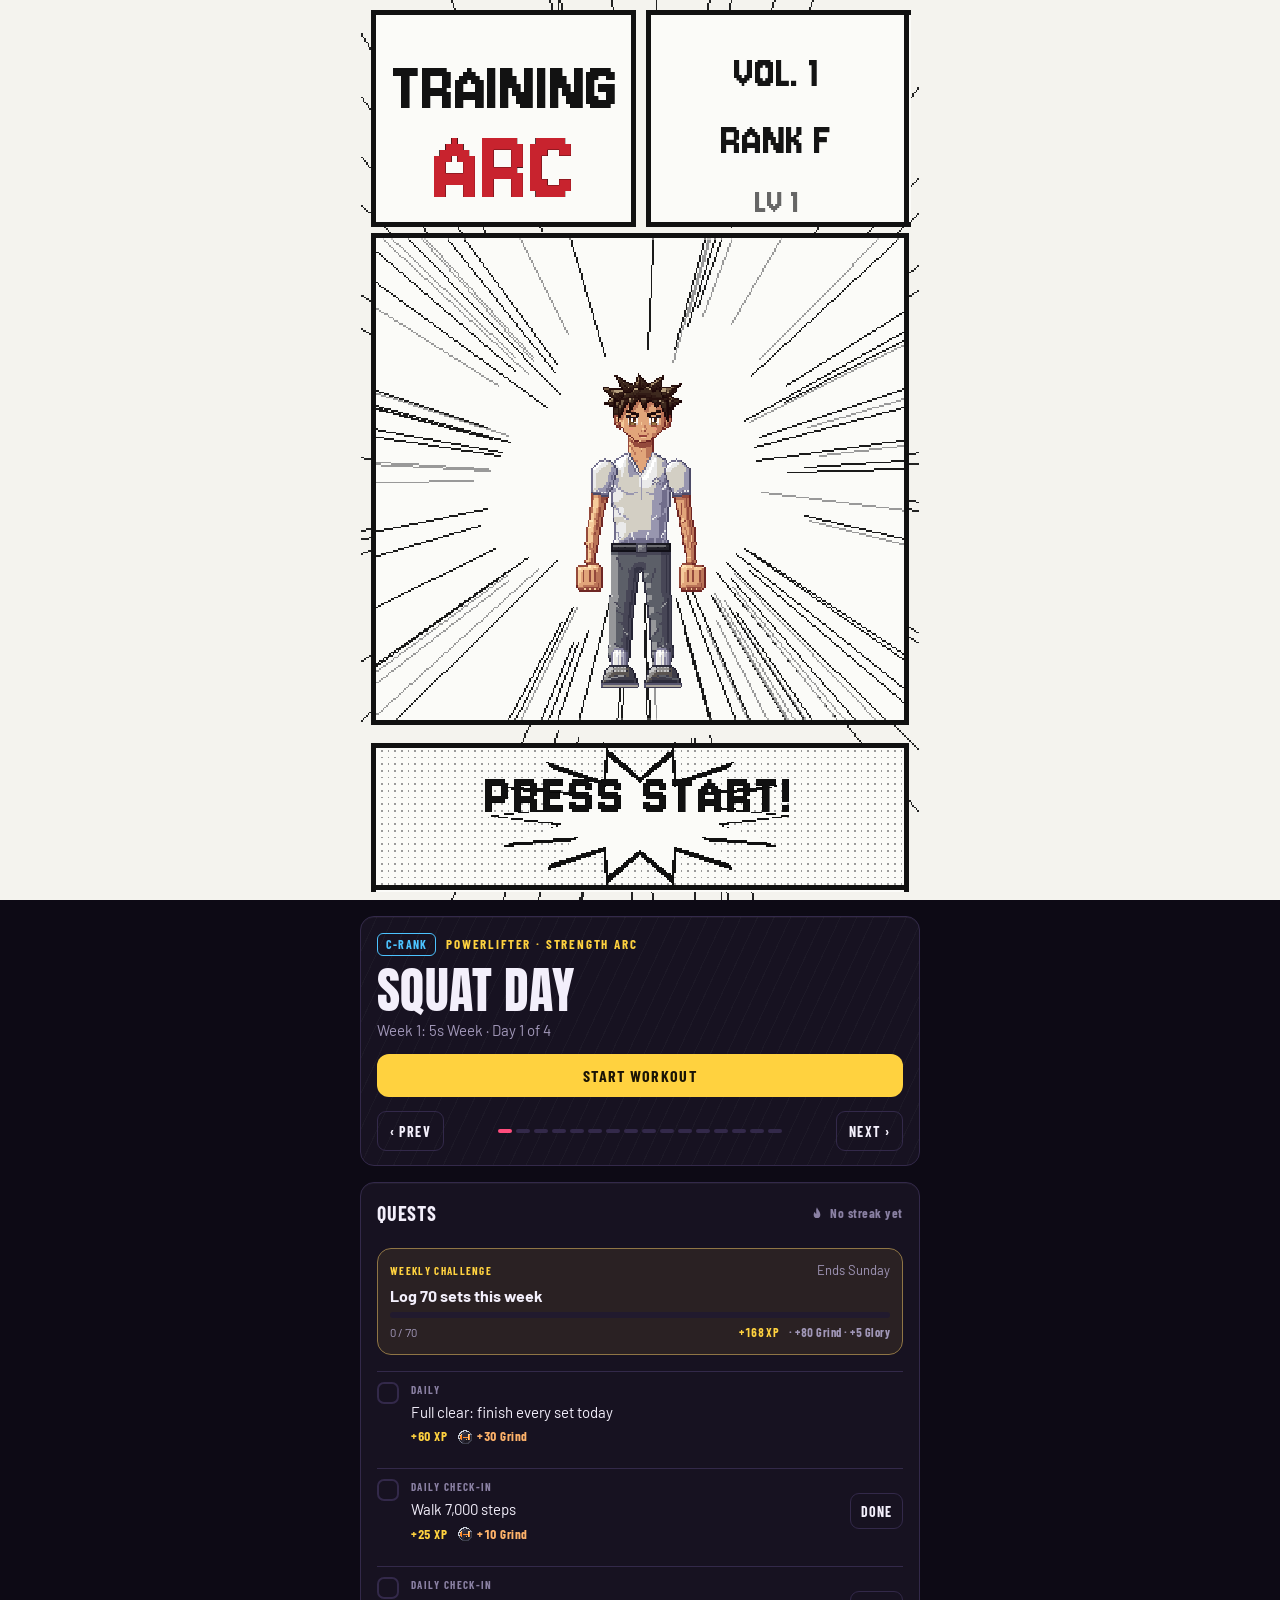
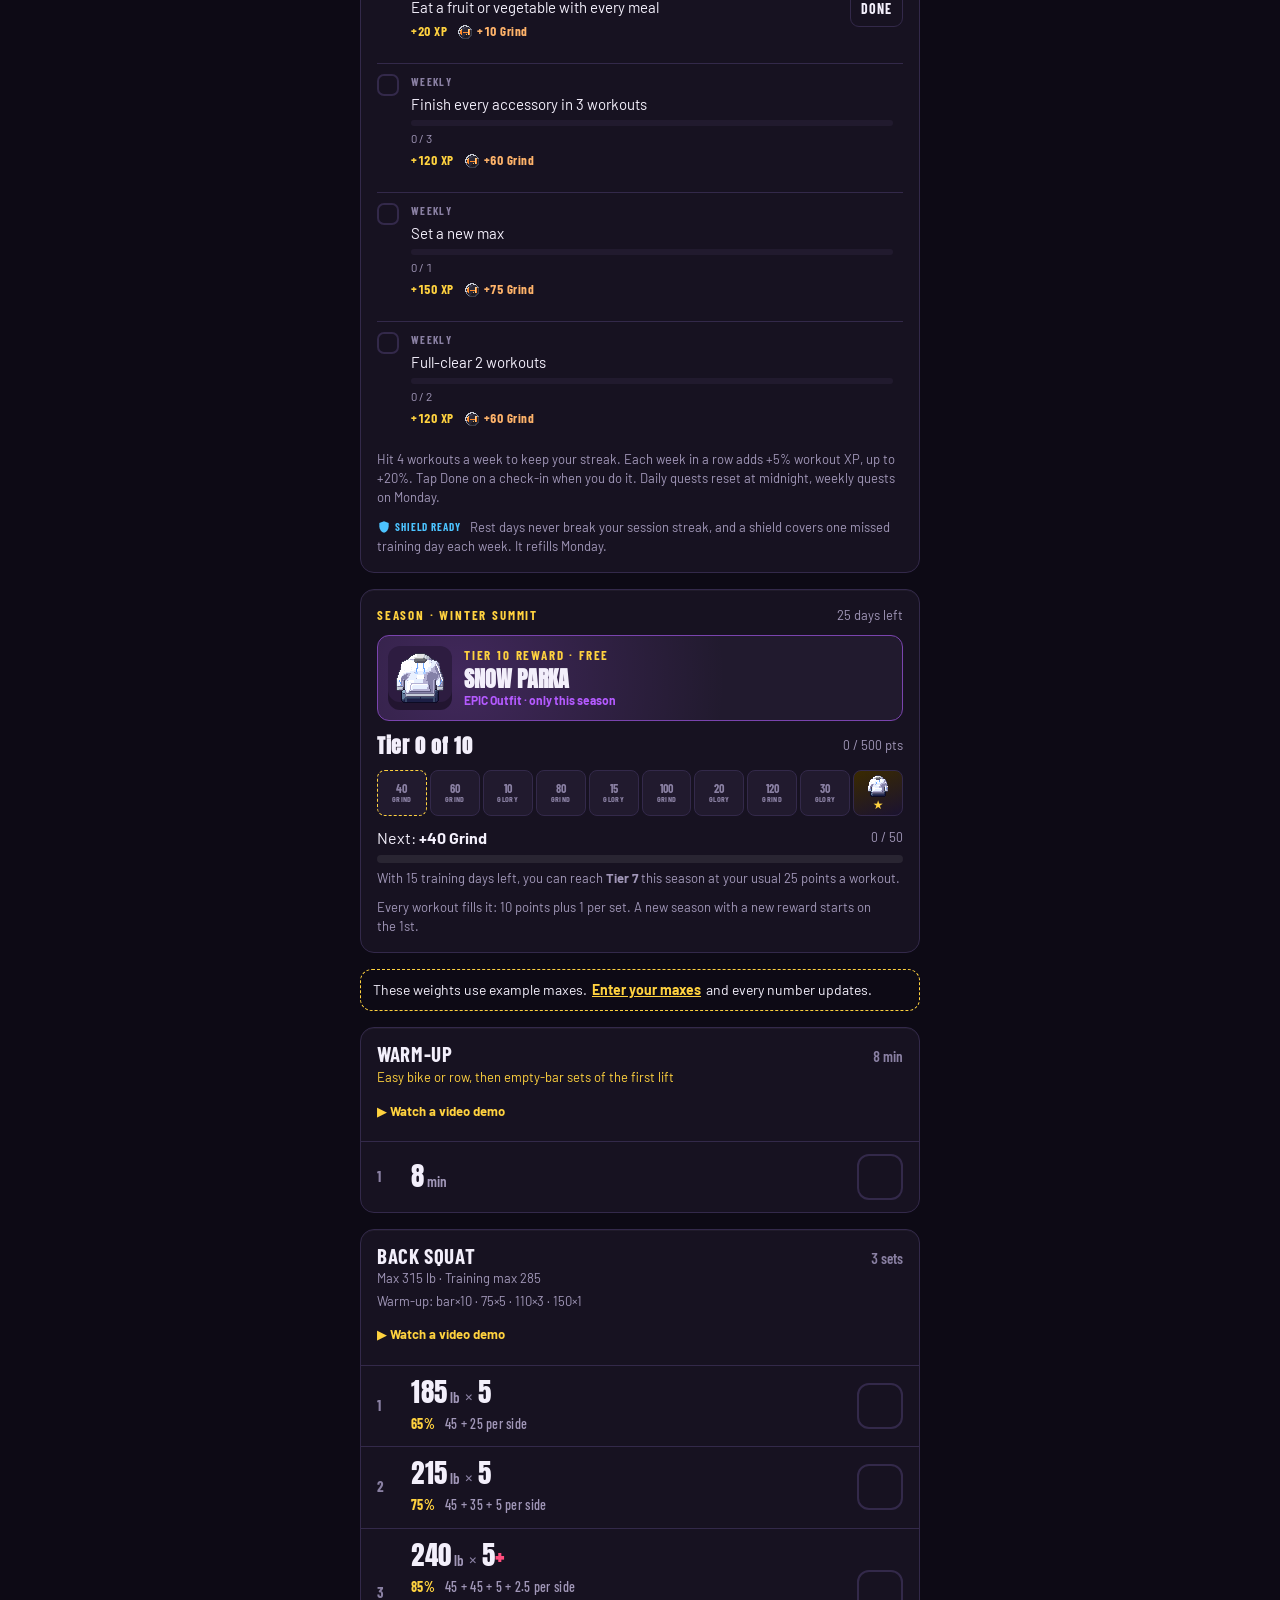
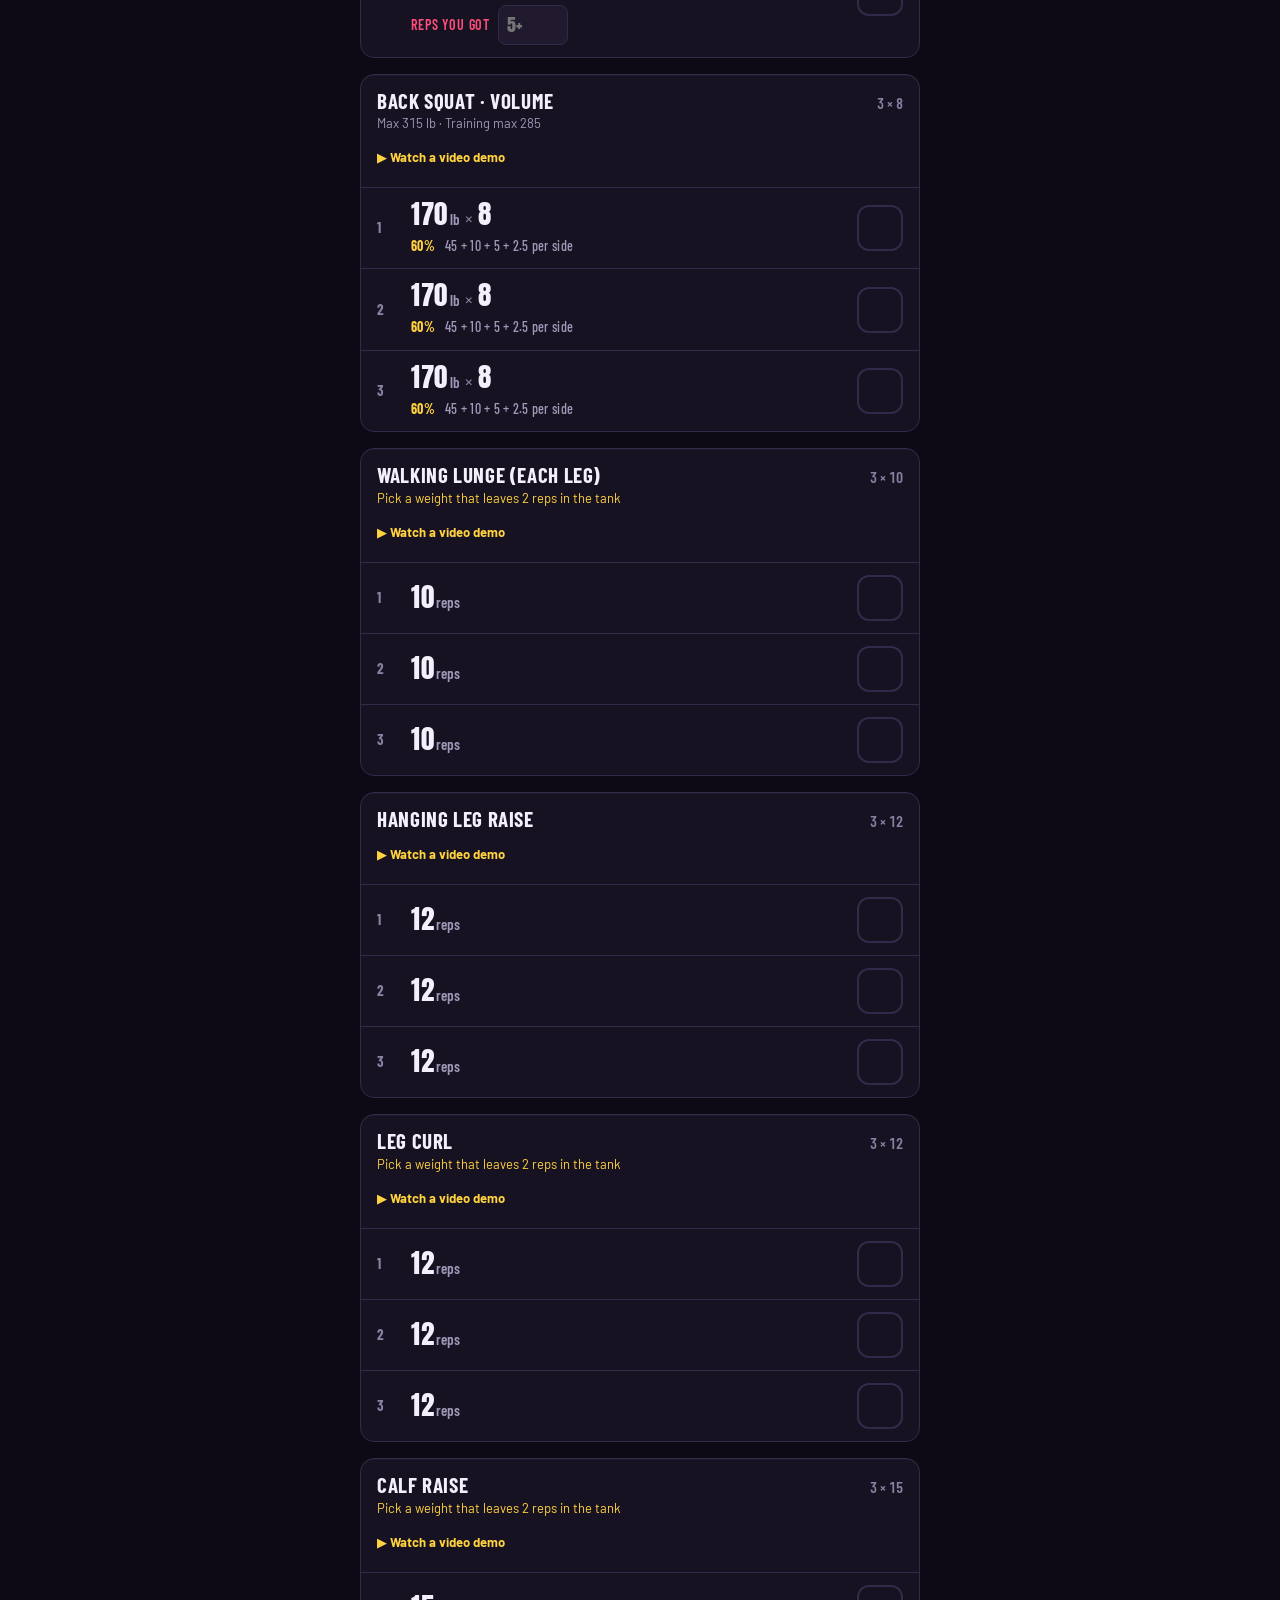
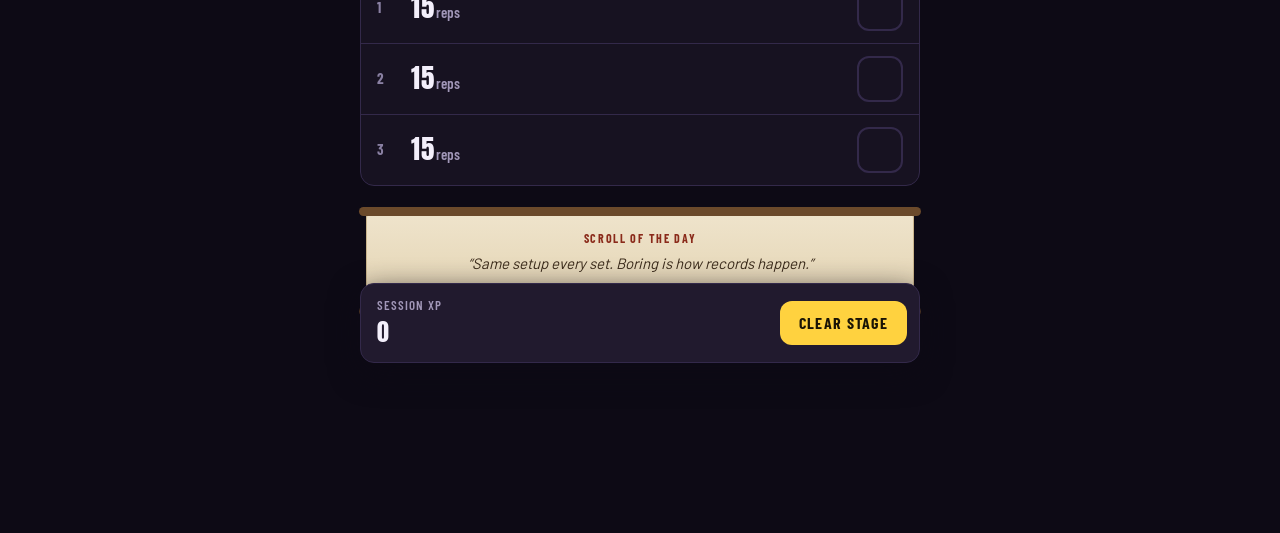
==== commit 6360bbf0: "Pick your hero's rank form" ====
--- a/index.html
+++ b/index.html
@@ -86,7 +86,7 @@
     <div class="seg seg-wide" role="tablist" aria-label="Character" id="heTabs"></div>
     <div id="hePage" class="he-page" role="tabpanel">
       <div class="he-stage"><span class="he-flairs" aria-hidden="true"></span><canvas id="heImg" width="128" height="208" role="img"></canvas></div>
-      <div class="he-group"><h4>Preview a rank</h4><div class="opt-chips" id="heRanks"></div><p class="fine" id="heGear"></p></div>
+      <div class="he-group"><h4>Form <span class="he-note">tap a rank to preview it, then wear any you've reached</span></h4><div class="opt-chips" id="heRanks"></div><p class="fine" id="heGear"></p></div>
       <div id="heOpts" class="he-opts"></div>
     </div>
     <div id="heEmpty" class="he-empty" role="tabpanel" hidden>
--- a/css/app.css
+++ b/css/app.css
@@ -619,6 +619,27 @@
 .rl-cheers .opt{min-height:52px}
 .rivals>.rl-actions{margin-top:2px}
 #view>.rl-actions{margin:0 0 14px}
+/* your profile: a small round portrait top left, and the sheet it opens */
+.me-wrap{display:flex;align-items:center;gap:10px;min-width:0}
+.me-btn{position:relative;width:40px;height:40px;flex:none;padding:0;border-radius:50%;border:2px solid var(--power);background:radial-gradient(circle at 50% 30%,var(--violet-glow),var(--surface-2) 70%);overflow:hidden;cursor:pointer}
+.me-btn::after{content:"";position:absolute;inset:-4px}
+.me-btn:active{transform:scale(.94)}
+canvas.me-av{position:relative;display:block;width:100%;height:100%;image-rendering:pixelated}
+.me-top{display:flex;gap:12px;align-items:center}
+.me-big{position:relative;width:72px;height:72px;flex:none;border-radius:50%;overflow:hidden;border:2px solid var(--power)}
+.me-who{display:flex;flex-direction:column;gap:3px;min-width:0;flex:1}
+.me-who .fine{margin:0}
+.me-rank{display:flex;align-items:center;gap:6px;font-weight:700;font-size:14px}
+.me-x{align-self:flex-start;font-size:24px}
+.me-stats{display:grid;grid-template-columns:repeat(5,minmax(0,1fr));gap:6px;margin:12px 0 4px}
+.me-stats div{display:flex;flex-direction:column;align-items:center;gap:2px;padding:8px 2px;border-radius:10px;background:var(--surface)}
+.me-stats b{font-family:var(--display);font-size:18px;line-height:1}
+.me-stats span{font-size:9.5px;color:var(--dim);text-transform:uppercase;letter-spacing:.04em;font-weight:700;text-align:center;line-height:1.1}
+.me-row{display:grid!important;grid-template-columns:28px minmax(0,1fr) auto;gap:10px;align-items:center;text-align:left;width:100%}
+.me-row div{display:flex;flex-direction:column;min-width:0}
+.me-row b{overflow:hidden;text-overflow:ellipsis}
+.me-row span:not(.me-ic):not([aria-hidden]){font-size:13px;color:var(--dim)}
+.me-ic{font-size:18px;display:grid;place-items:center}
 .today-head{display:flex;align-items:center;justify-content:space-between;gap:12px;min-height:44px;margin:0 0 8px}
 .today-date{font-family:var(--label);font-weight:700;font-size:13px;letter-spacing:.1em;text-transform:uppercase;color:var(--dim)}
 #todayRv .icon-btn{width:44px;height:44px}
@@ -1248,6 +1269,9 @@
 .opt-chips{display:flex;flex-wrap:wrap;gap:6px}
 .opt{min-height:40px;min-width:40px;padding:7px 12px;border-radius:9px;border:1px solid var(--line);background:transparent;font-family:var(--label);font-weight:700;text-transform:uppercase;letter-spacing:.06em;font-size:14px;color:var(--muted);cursor:pointer}
 .opt.locked{border-style:dashed}
+.opt.worn{position:relative;border-color:var(--good)}
+.opt.worn::after{content:"";position:absolute;left:50%;bottom:3px;width:5px;height:5px;margin-left:-2.5px;border-radius:50%;background:var(--good)}
+.he-form-btn{margin-left:6px;vertical-align:middle}
 .opt[aria-pressed="true"]{background:var(--power);color:var(--power-ink);border-color:var(--power)}
 /* Polish: press feedback, touch-safe hover, motion */
 button{touch-action:manipulation;-webkit-tap-highlight-color:transparent}
@@ -2912,6 +2936,7 @@
 /* header: the coin badge never wraps; on the narrowest phones the "Training Arc" label gives it room and the XP line stacks */
 .coin-badge{white-space:nowrap;flex:none}
 .inv-perk{font:700 10px/1.3 var(--label);letter-spacing:.04em;color:#7ee0a8}
+.inv-lock{font:700 10px/1.3 var(--label);letter-spacing:.06em;color:var(--dim)}
 .ob-cur{display:flex;flex-direction:column;gap:8px;margin-top:12px;text-align:left}
 /* the page-turn wipe slides past the edge; it must never make setup scroll sideways */
 #welcome.ob{overflow-x:hidden}
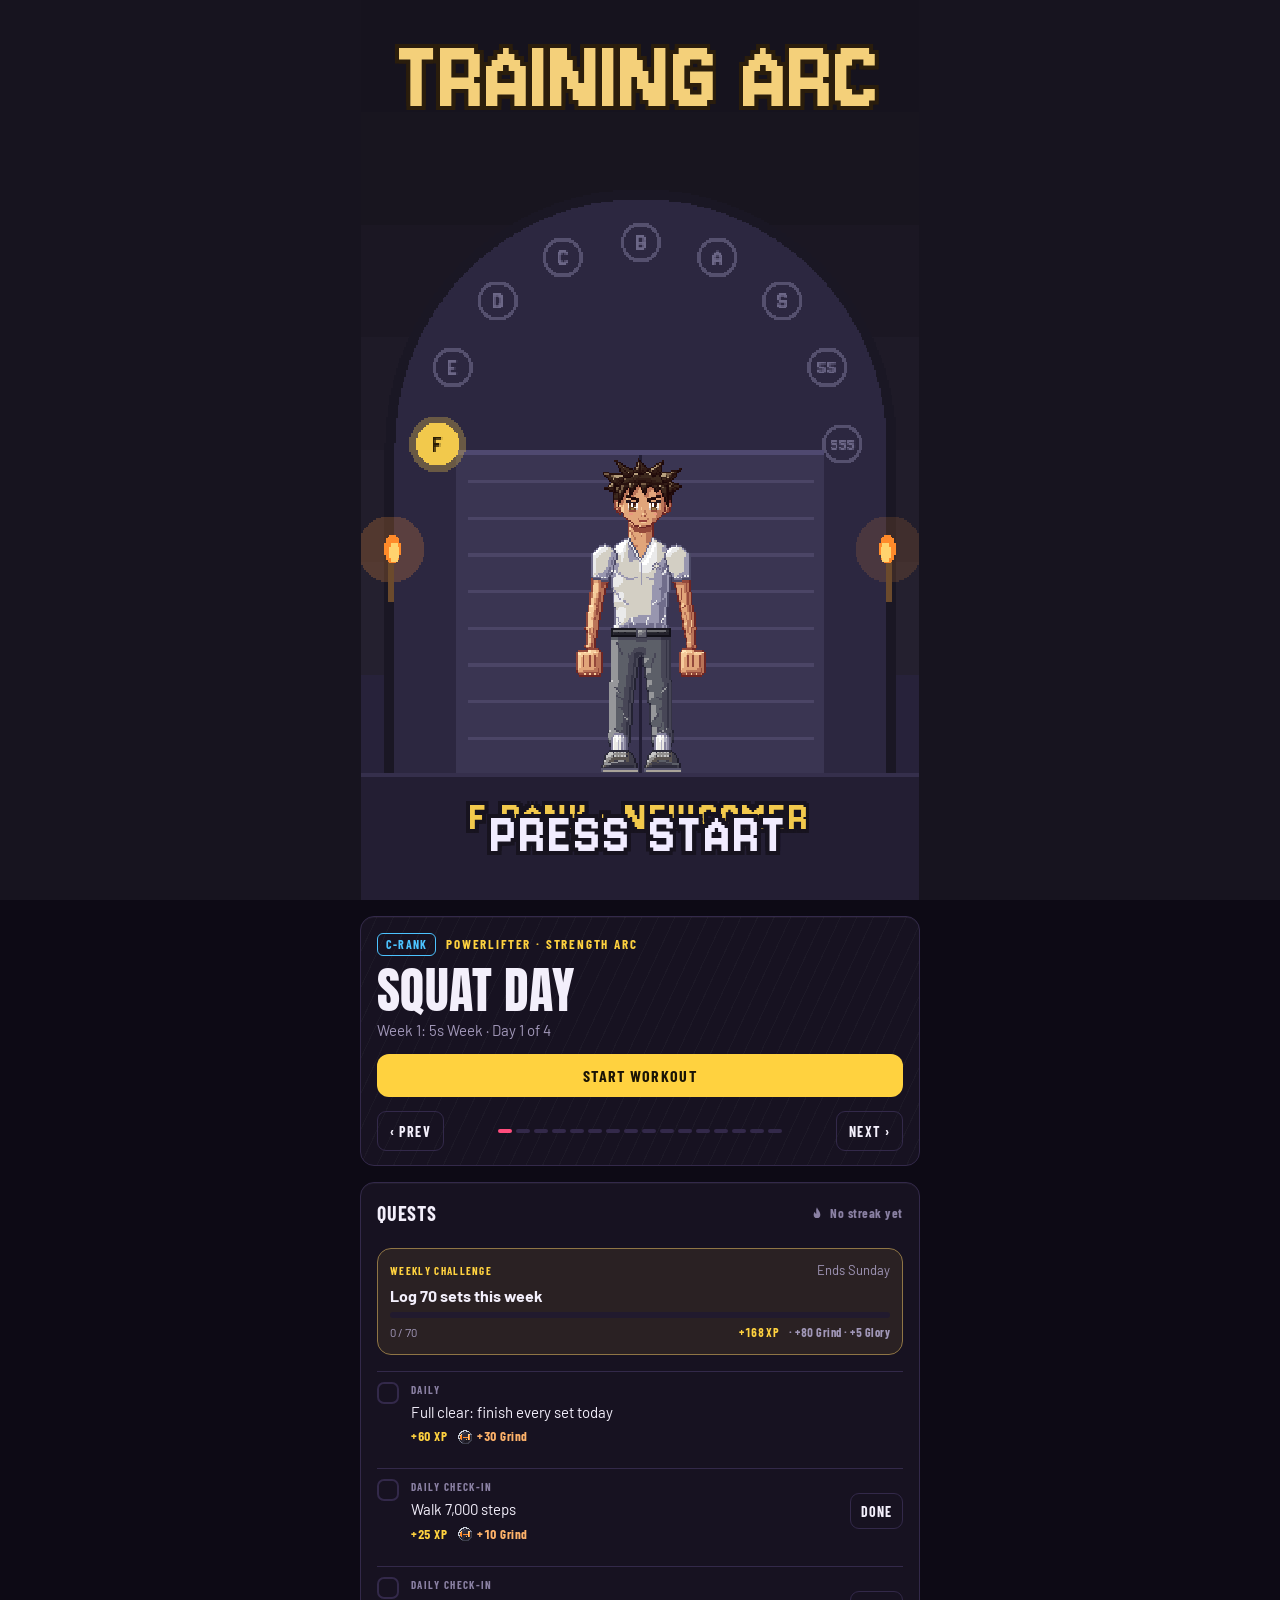
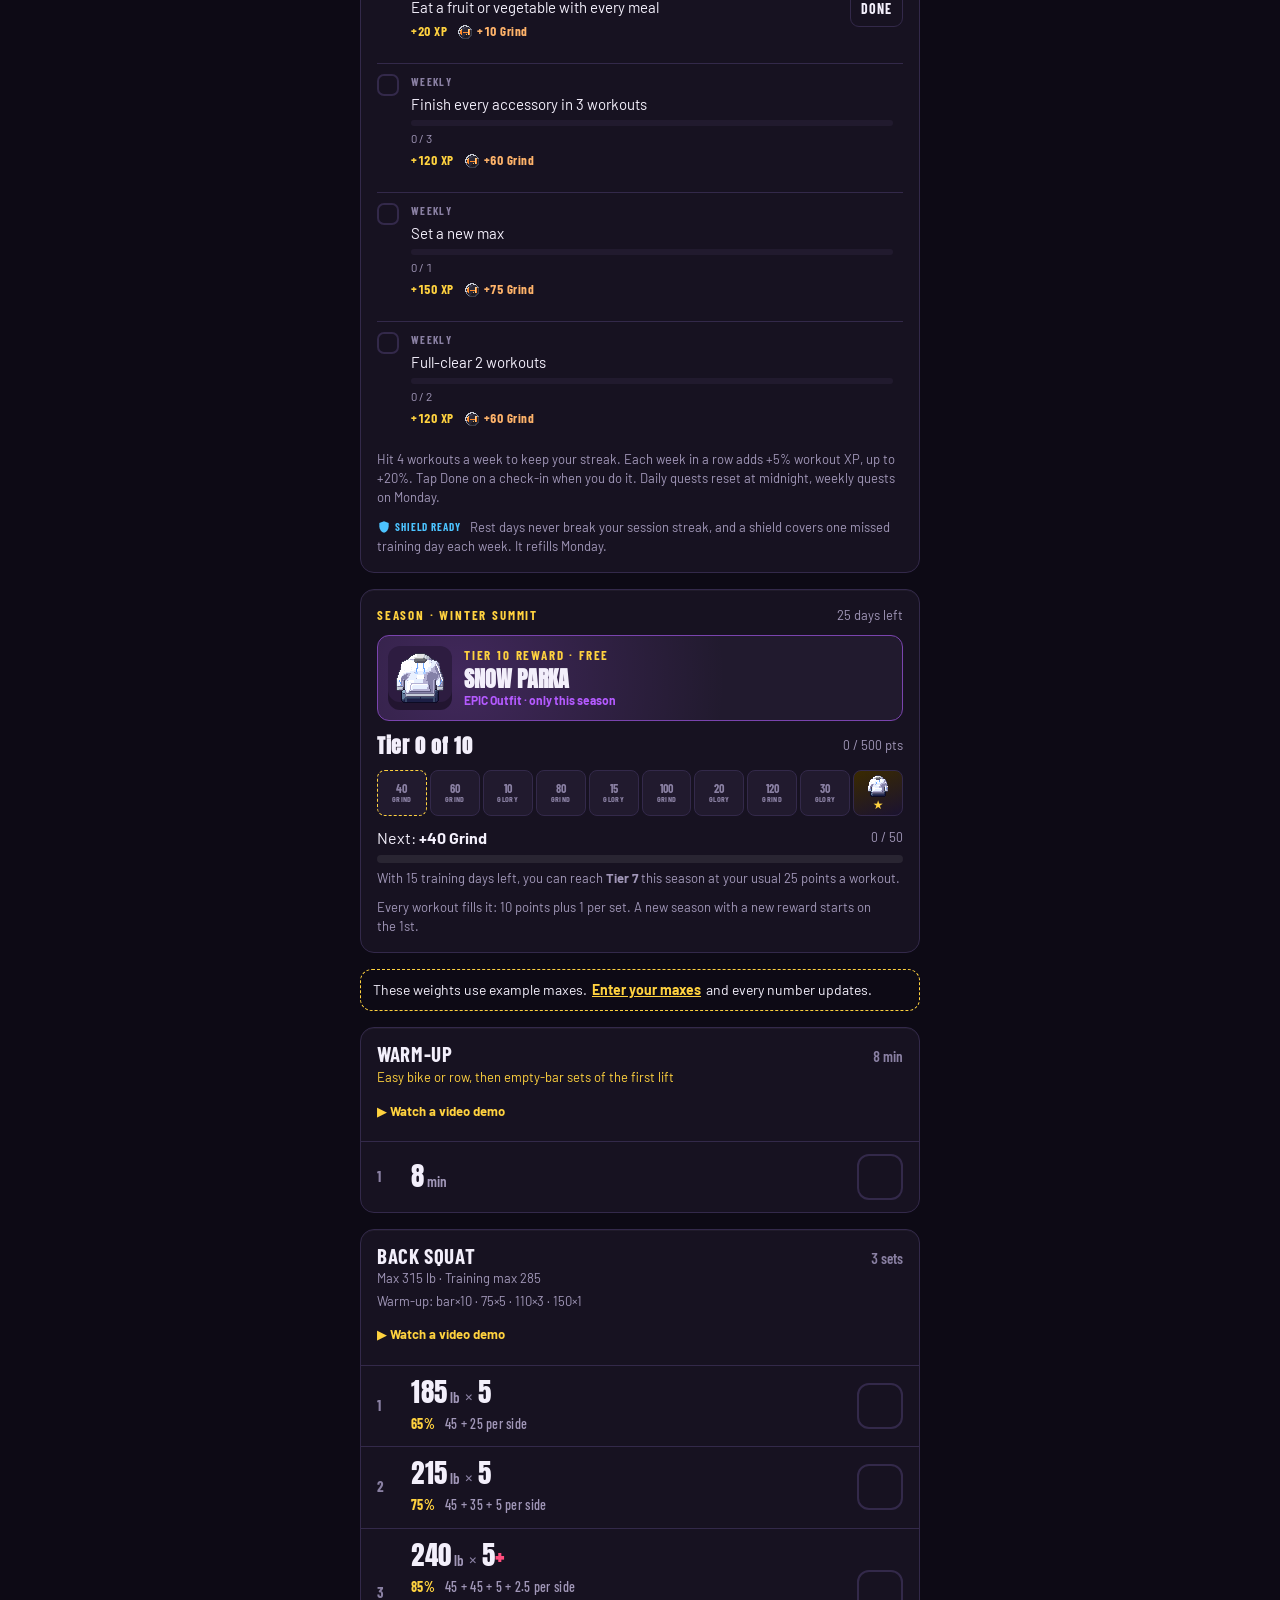
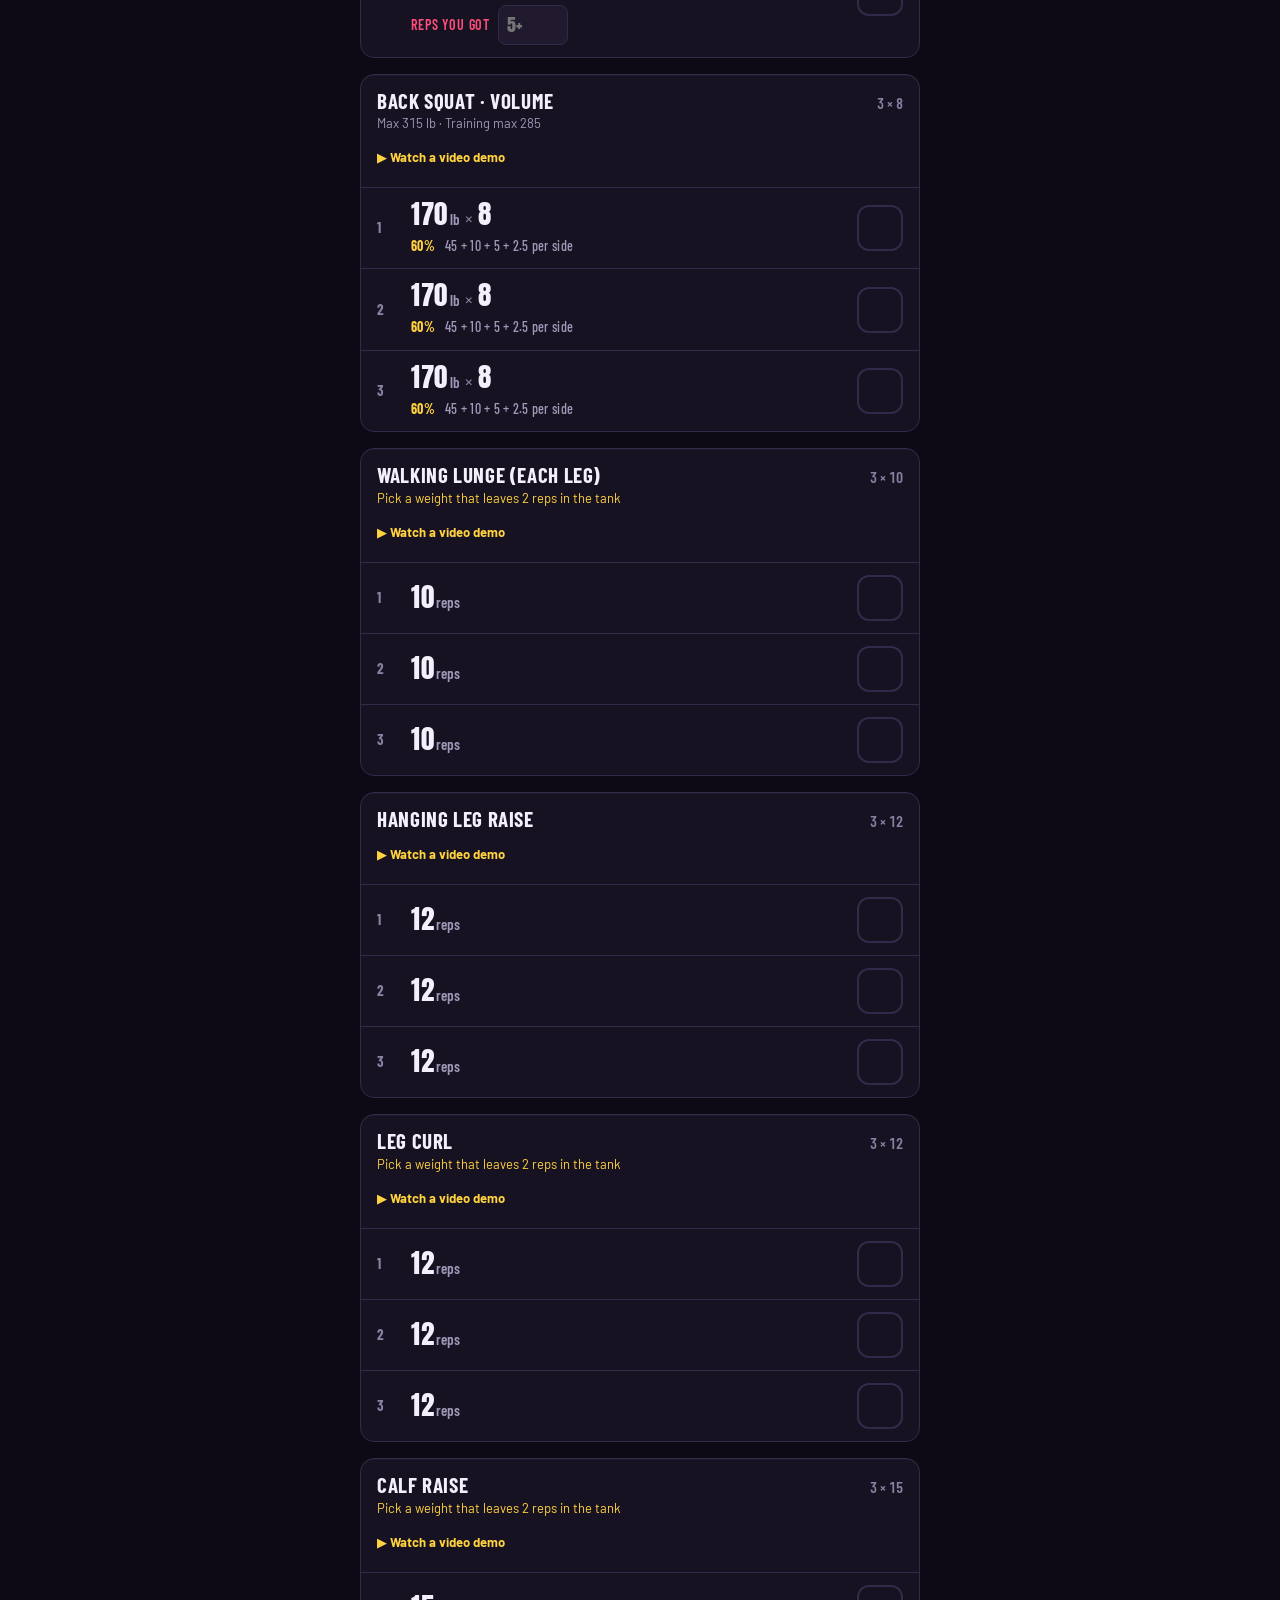
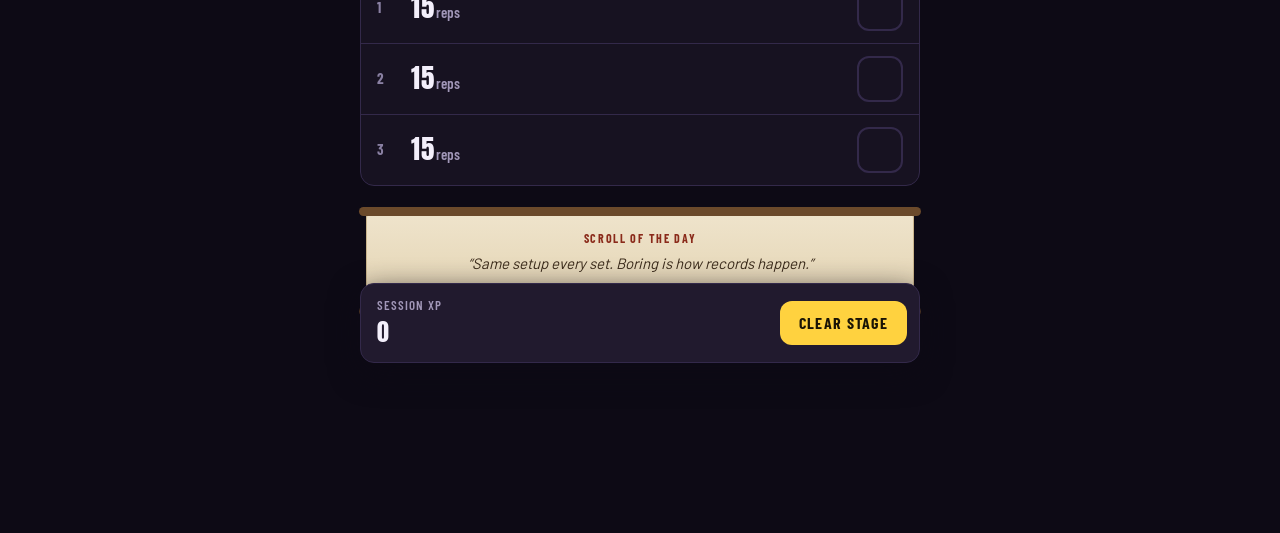
==== commit 90f587f2: "More Premium: raid bosses with boss pages, rebalanced raids, raid chests, shop loot (gym bag, locker" ====
--- a/index.html
+++ b/index.html
@@ -1302,6 +1302,141 @@
       vignette(c, w, h, .5);
     } };
 
+  /* ===================== Premium stages ===================== */
+  // Aurora Peak: northern lights waving over snowy peaks, mirrored in a frozen lake, snow drifting down
+  SCENES['aurora peak'] = { anim:true,
+    bg(c, w, h, r){
+      const fy = h * FLOOR, hz = h * .66;
+      c.fillStyle = lin(c, 0, 0, 0, hz, [[0, '#020611'], [.5, '#071a2c'], [1, '#11344a']]); c.fillRect(0, 0, w, hz + 2);
+      for (let i = 0; i < w * h / 260; i++){ const a = r(); c.fillStyle = `rgba(220,240,255,${a * a})`; c.fillRect(r() * w, r() * hz * .9, 1, 1); }
+      // three ranges of snowy mountains, moonlit on their left faces
+      // big peaks (few subdivisions, lots of height), snow above a snowline with a ragged edge, a moonlit left face
+      [['#26405e', .4, 90], ['#1a2e48', .5, 60], ['#101e34', .58, 36]].forEach(([col, y, rough], i) => { const pts = ridge(r, w, h * y, rough * (w / 360) + 10, 4);
+        fillRidge(c, pts, hz + 4, lin(c, 0, h * y - rough, 0, hz, [[0, col], [1, mix(col, '#050a14', .55)]]));
+        const top = Math.min(...pts.map(p => p[1])), snow = top + (hz - top) * (.32 - i * .06);
+        c.save(); c.beginPath(); c.moveTo(0, hz); for (const [x, yy] of pts) c.lineTo(x, yy); c.lineTo(w, hz); c.closePath(); c.clip();
+        c.fillStyle = lin(c, 0, top, 0, snow + 6, [[0, `rgba(236,246,255,${.85 - i * .2})`], [1, `rgba(200,225,250,${.5 - i * .12})`]]);
+        c.beginPath(); c.moveTo(0, 0); c.lineTo(w, 0); for (let x = w; x >= 0; x -= 6) c.lineTo(x, snow + Math.sin(x * .21) * 4 + (r() - .5) * 6); c.closePath(); c.fill();
+        c.fillStyle = 'rgba(10,20,40,.35)'; for (let k = 1; k < pts.length - 1; k++){ const [x, y0] = pts[k]; if (pts[k - 1][1] > y0 && pts[k + 1][1] > y0){ c.beginPath(); c.moveTo(x, y0); c.lineTo(x + (pts[k + 1][0] - x), pts[k + 1][1]); c.lineTo(x + 4, hz); c.lineTo(x, hz); c.fill(); } }   // the shadowed right faces
+        c.restore(); });
+      // pines along the shore
+      for (let x = -4; x < w; x += 6 + r() * 8){ if (Math.abs(x - w / 2) < w * .18) continue; const th = 12 + r() * 18, y = hz + 2; c.fillStyle = '#050c16';
+        for (let k = 0; k < 4; k++){ const ww = (4 - k) * th * .12; c.beginPath(); c.moveTo(x - ww, y - k * th * .22); c.lineTo(x, y - th - k * 2); c.lineTo(x + ww, y - k * th * .22); c.fill(); } }
+      // the frozen lake
+      c.fillStyle = lin(c, 0, hz, 0, h, [[0, '#0f2a3c'], [1, '#06121c']]); c.fillRect(0, hz + 2, w, h - hz);
+      c.strokeStyle = 'rgba(200,235,255,.08)'; c.lineWidth = 1; for (let i = 0; i < 18; i++){ const y = hz + 6 + r() * (h - hz); c.beginPath(); c.moveTo(r() * w, y); c.lineTo(r() * w, y + (r() - .5) * 6); c.stroke(); }
+      c.fillStyle = lin(c, 0, fy - 4, 0, h, [[0, 'rgba(230,244,255,.35)'], [1, 'rgba(230,244,255,.1)']]); c.beginPath(); c.ellipse(w / 2, fy + 6, w * .32, (h - fy) * .5, 0, 0, TAU); c.fill();
+    },
+    init(w, h, r){ return {snow:Array.from({length:Math.round(w * h / 1800)}, () => ({x:r() * w, y:r() * h, s:.6 + r() * 1.4, v:.2 + r() * .5, ph:r() * TAU})),
+      bands:[['#3dffb0', .16, 0], ['#3ddcff', .22, 1.7], ['#b07aff', .12, 3.1], ['#5dff8a', .27, 4.4]]}; },
+    frame(c, w, h, t, S){
+      const hz = h * .66;
+      // the aurora: curtains of light, each a wavy line with rays hanging from it, swaying slowly
+      c.save(); c.globalCompositeOperation = 'lighter';
+      for (const [col, y0, ph] of S.bands){ for (let x = 0; x <= w; x += 3){ const y = h * y0 + Math.sin(x * .018 + t * .35 + ph) * h * .05 + Math.sin(x * .05 - t * .6 + ph) * h * .015;
+          const len = h * (.12 + .08 * (.5 + .5 * Math.sin(x * .03 + t * .8 + ph))), a = .1 + .08 * Math.sin(x * .07 + t * 1.3 + ph);
+          c.fillStyle = lin(c, 0, y, 0, y + len, [[0, rgba(col, 0)], [.15, rgba(col, a * 2)], [1, rgba(col, 0)]]); c.fillRect(x, y, 3, len); } }
+      // its reflection in the ice, softer and upside down
+      c.globalAlpha = .35; c.translate(0, hz * 2 + 4); c.scale(1, -1);
+      for (const [col, y0, ph] of S.bands.slice(0, 2)){ for (let x = 0; x <= w; x += 6){ const y = h * y0 + Math.sin(x * .018 + t * .35 + ph) * h * .05 + hz * .2, len = h * .12;
+        c.fillStyle = lin(c, 0, y, 0, y + len, [[0, rgba(col, 0)], [.2, rgba(col, .12)], [1, rgba(col, 0)]]); c.fillRect(x, y, 6, len); } }
+      c.restore();
+      for (const p of S.snow){ p.y += p.v; p.x += Math.sin(t + p.ph) * .3; if (p.y > h){ p.y = -2; p.x = Math.random() * w; } c.fillStyle = 'rgba(240,248,255,.85)'; c.beginPath(); c.arc(p.x, p.y, p.s, 0, TAU); c.fill(); }
+      vignette(c, w, h, .5);
+    } };
+
+  // Neon Rain: a downtown street at night in the rain, signs buzzing and flickering, reflections rippling in the puddles
+  SCENES['neon rain'] = { anim:true,
+    bg(c, w, h, r){
+      const fy = h * FLOOR;
+      c.fillStyle = lin(c, 0, 0, 0, fy, [[0, '#05040e'], [.7, '#140a26'], [1, '#22103a']]); c.fillRect(0, 0, w, fy);
+      // towers: far ones hazy, near ones with balconies, fire escapes and lit windows
+      [['#0e0b20', .2, .3, .5], ['#08061a', .34, .55, 1]].forEach(([col, top, lit, near]) => { for (let x = -6; x < w; ){ const bw = 22 + r() * 40, y = h * (top + r() * .2);
+        c.fillStyle = col; c.fillRect(x, y, bw, fy - y);
+        for (let wy = y + 5; wy < fy - 6; wy += 7) for (let wx = x + 3; wx < x + bw - 4; wx += 6) if (r() < lit * .5){ c.fillStyle = r() < .6 ? 'rgba(255,200,130,.7)' : r() < .5 ? 'rgba(130,220,255,.7)' : 'rgba(255,120,200,.6)'; c.fillRect(wx, wy, 3, 4); }
+        if (near > .5 && r() < .5){ c.strokeStyle = 'rgba(0,0,0,.7)'; c.lineWidth = 1; for (let fy2 = y + 20; fy2 < fy - 10; fy2 += 22){ c.strokeRect(x + 4, fy2, bw * .4, 10); c.beginPath(); c.moveTo(x + 4, fy2 + 10); c.lineTo(x + 4 + bw * .4, fy2 - 12); c.stroke(); } }
+        x += bw + 2 + r() * 4; } });
+      // haze where the street glows
+      glow(c, w / 2, fy, w * .8, 'rgba(255,60,170,.22)'); glow(c, w * .2, fy * .7, w * .5, 'rgba(60,200,255,.12)');
+      // the wet street
+      c.fillStyle = lin(c, 0, fy, 0, h, [[0, '#120a20'], [1, '#05030a']]); c.fillRect(0, fy, w, h - fy);
+      c.fillStyle = 'rgba(255,255,255,.06)'; for (let x = 0; x < w; x += 26) c.fillRect(x, fy + (h - fy) * .45, 14, 2);
+    },
+    init(w, h, r){ const signs = [[.14, .3, '#ff2e8a', 'vert'], [.86, .24, '#2ee6ff', 'vert'], [.5, .14, '#ffd23f', 'wide'], [.3, .56, '#9a5cff', 'box'], [.72, .5, '#3dff9a', 'box']]
+        .map(([x, y, col, kind]) => ({x:w * x, y:h * y, col, kind, on:1, next:r() * 4}));
+      return {signs, rain:Array.from({length:Math.round(w * h / 650)}, () => ({x:r() * w, y:r() * h, v:8 + r() * 6, l:8 + r() * 10, a:.12 + r() * .25})), drops:[], steam:Array.from({length:14}, () => ({x:w * (.4 + r() * .2), y:h * FLOOR, a:r(), s:6 + r() * 10, v:.2 + r() * .3}))}; },
+    frame(c, w, h, t, S){
+      const fy = h * FLOOR;
+      // signs: steady glow, a buzz in the brightness, and now and then a flicker out
+      for (const s of S.signs){ if (t > s.next){ s.on = s.on ? 0 : 1; s.next = t + (s.on ? 2 + Math.random() * 6 : .05 + Math.random() * .15); }
+        const a = s.on ? .85 + Math.sin(t * 40 + s.x) * .08 : .15, sw = s.kind === 'vert' ? 18 : s.kind === 'wide' ? w * .3 : w * .14, sh = s.kind === 'vert' ? h * .26 : h * .06;
+        glow(c, s.x, s.y, Math.max(sw, sh) * 1.1, rgba(s.col, .35 * a));
+        c.save(); c.globalAlpha = a; c.strokeStyle = s.col; c.lineWidth = 2; c.shadowColor = s.col; c.shadowBlur = 10; c.strokeRect(s.x - sw / 2, s.y - sh / 2, sw, sh);
+        c.beginPath(); if (s.kind === 'vert') for (let k = 0; k < 4; k++){ const yy = s.y - sh / 2 + 8 + k * (sh - 12) / 4; c.moveTo(s.x - 5, yy); c.lineTo(s.x + 5, yy); c.moveTo(s.x, yy - 3); c.lineTo(s.x, yy + 6); }
+          else for (let k = 0; k < (s.kind === 'wide' ? 6 : 3); k++){ const xx = s.x - sw / 2 + 8 + k * (sw - 16) / (s.kind === 'wide' ? 6 : 3); c.moveTo(xx, s.y - sh * .2); c.lineTo(xx + 6, s.y - sh * .2); c.moveTo(xx + 3, s.y - sh * .2); c.lineTo(xx + 3, s.y + sh * .25); }
+        c.stroke(); c.restore();
+        // the sign's reflection in the wet street, rippling
+        if (s.on){ c.save(); c.globalCompositeOperation = 'lighter'; for (let y = fy; y < h; y += 3){ const k = (y - fy) / (h - fy), off = Math.sin(y * .4 + t * 5) * (2 + k * 4);
+          c.fillStyle = rgba(s.col, .22 * (1 - k)); c.fillRect(s.x - sw * .3 + off, y, sw * .6, 2); } c.restore(); } }
+      // steam from a grate
+      for (const p of S.steam){ p.y -= p.v; p.a -= .004; if (p.a <= 0){ p.y = fy; p.a = .4 + Math.random() * .3; p.x = w * (.42 + Math.random() * .16); } glow(c, p.x + Math.sin(t + p.s) * 4, p.y, p.s * (1.6 - p.a), `rgba(200,190,230,${p.a * .25})`); }
+      // rain, and rings where it lands
+      c.strokeStyle = 'rgba(200,210,255,.55)'; c.lineWidth = 1;
+      for (const d of S.rain){ d.y += d.v; d.x -= d.v * .12; if (d.y > fy + Math.random() * (h - fy)){ if (Math.random() < .12) S.drops.push({x:d.x, y:d.y, r:0}); d.y = -12; d.x = Math.random() * w * 1.1; }
+        c.globalAlpha = d.a; c.beginPath(); c.moveTo(d.x, d.y); c.lineTo(d.x + d.l * .12, d.y - d.l); c.stroke(); }
+      c.globalAlpha = 1; S.drops = S.drops.filter(p => { p.r += .45; c.strokeStyle = `rgba(220,200,255,${.5 - p.r / 9})`; c.beginPath(); c.ellipse(p.x, p.y, p.r, p.r * .3, 0, 0, TAU); c.stroke(); return p.r < 4.5; });
+      vignette(c, w, h, .55);
+    } };
+
+  // Sakura Night: a moonlit shrine, cherry blossoms glowing pale, paper lanterns drifting up, fireflies, a koi pond
+  SCENES['sakura night'] = { anim:true,
+    bg(c, w, h, r){
+      const fy = h * FLOOR, hz = h * .64;
+      c.fillStyle = lin(c, 0, 0, 0, hz, [[0, '#070618'], [.6, '#1c1238'], [1, '#3a1d48']]); c.fillRect(0, 0, w, hz + 2);
+      for (let i = 0; i < w * h / 400; i++){ const a = r(); c.fillStyle = `rgba(255,240,250,${a * a * .8})`; c.fillRect(r() * w, r() * hz * .8, 1, 1); }
+      // the moon
+      const mx = w * .5, my = h * .22, mr = Math.min(w, h) * .12; glow(c, mx, my, mr * 4.5, 'rgba(255,230,240,.28)'); c.fillStyle = rad(c, mx - mr * .3, my - mr * .3, 2, mr, [[0, '#fffaf2'], [1, '#f2dcea']]); c.beginPath(); c.arc(mx, my, mr, 0, TAU); c.fill();
+      c.fillStyle = 'rgba(200,170,200,.25)'; [[.25, .1, .25], [-.3, .25, .18], [.05, -.4, .15]].forEach(([dx, dy, s]) => { c.beginPath(); c.arc(mx + dx * mr, my + dy * mr, s * mr, 0, TAU); c.fill(); });
+      // the shrine on the hill: roof, posts, a warm light inside
+      fillRidge(c, ridge(r, w, h * .58, 12), hz + 4, '#120a1e');
+      const sx = w * .5, sy = h * .55, sw = w * .14; glow(c, sx, sy, sw * 1.6, 'rgba(255,170,90,.35)');
+      c.fillStyle = '#1c0e14'; c.fillRect(sx - sw * .6, sy - sw * .2, sw * 1.2, sw * .5); c.fillStyle = '#ffb35a'; c.fillRect(sx - sw * .35, sy - sw * .1, sw * .7, sw * .3);
+      c.fillStyle = '#2a0f18'; c.beginPath(); c.moveTo(sx - sw, sy - sw * .2); c.quadraticCurveTo(sx, sy - sw * .45, sx + sw, sy - sw * .2); c.lineTo(sx + sw * .7, sy - sw * .5); c.lineTo(sx - sw * .7, sy - sw * .5); c.closePath(); c.fill();
+      // blossom trees glowing pale in the moonlight, framing the shrine
+      const tree = (x0, dir) => { const branch = (x, y, a, len, wd, d) => { const x2 = x + Math.cos(a) * len, y2 = y + Math.sin(a) * len;
+          c.strokeStyle = '#1a0c16'; c.lineWidth = wd; c.lineCap = 'round'; c.beginPath(); c.moveTo(x, y); c.lineTo(x2, y2); c.stroke();
+          if (d <= 0){ for (let k = 0; k < 8; k++){ const bx = x2 + (r() - .5) * 26, by = y2 + (r() - .5) * 18, s = 4 + r() * 7; c.fillStyle = rad(c, bx, by, 0, s, [[0, 'rgba(255,220,238,.95)'], [.6, 'rgba(240,150,200,.55)'], [1, 'rgba(200,100,170,0)']]); c.beginPath(); c.arc(bx, by, s, 0, TAU); c.fill(); } return; }
+          for (let i = 0; i < 2 + (r() < .4 ? 1 : 0); i++) branch(x2, y2, a + (r() - .5) * 1.3, len * (.62 + r() * .2), wd * .66, d - 1); };
+        branch(x0, hz + 10, dir, h * .26, Math.max(4, w * .025), 5); };
+      tree(w * .02, -1.2); tree(w * .98, -1.95);
+      // the koi pond, the moon in it
+      c.fillStyle = lin(c, 0, hz, 0, h, [[0, '#120c26'], [1, '#05040e']]); c.fillRect(0, hz + 2, w, h - hz);
+      c.fillStyle = '#1e1428'; c.beginPath(); c.ellipse(w / 2, fy + 4, w * .4, (h - fy) * .55, 0, 0, TAU); c.fill();
+      for (let i = 0; i < 60; i++){ c.fillStyle = r() < .5 ? 'rgba(255,200,225,.8)' : 'rgba(255,240,248,.7)'; c.beginPath(); c.ellipse(r() * w, hz + 6 + r() * (h - hz - 6), 1.5, 1, r() * 3, 0, TAU); c.fill(); }
+    },
+    init(w, h, r){ return {lanterns:Array.from({length:7}, () => ({x:r() * w, y:h * (.4 + r() * .6), v:.12 + r() * .18, s:4 + r() * 4, ph:r() * TAU})),
+      flies:Array.from({length:22}, () => ({x:r() * w, y:h * (.45 + r() * .4), ph:r() * TAU, sp:.4 + r() * .8})),
+      petals:Array.from({length:Math.round(w * h / 4000)}, () => ({x:r() * w, y:r() * h, v:.2 + r() * .4, s:1.2 + r() * 1.6, ph:r() * TAU})),
+      koi:[{a:0, r:.26, sp:.35, col:'#ff7a3a'}, {a:2.4, r:.18, sp:-.45, col:'#ffffff'}]}; },
+    frame(c, w, h, t, S){
+      const fy = h * FLOOR, hz = h * .64;
+      // the moon's reflection breaking up on the ripples
+      for (let y = hz + 8; y < h; y += 3){ const k = (y - hz) / (h - hz), off = Math.sin(y * .5 + t * 2) * (3 + k * 5); c.fillStyle = `rgba(255,236,246,${.28 * (1 - k)})`; c.fillRect(w / 2 - w * .06 * (1 - k * .4) + off, y, w * .12 * (1 - k * .4), 1.5); }
+      // two koi circling under the surface
+      for (const k of S.koi){ const a = k.a + t * k.sp, x = w / 2 + Math.cos(a) * w * k.r, y = fy + 4 + Math.sin(a) * (h - fy) * .35, dir = a + Math.PI / 2 * Math.sign(k.sp);
+        c.save(); c.translate(x, y); c.rotate(dir); c.globalAlpha = .75; c.fillStyle = k.col; c.beginPath(); c.ellipse(0, 0, 7, 2.6, 0, 0, TAU); c.fill(); c.beginPath(); c.moveTo(-6, 0); c.lineTo(-11, -3 + Math.sin(t * 8) * 1.5); c.lineTo(-11, 3 + Math.sin(t * 8) * 1.5); c.fill();
+        if (k.col === '#ffffff'){ c.fillStyle = '#ff5a3a'; c.beginPath(); c.arc(2, 0, 1.6, 0, TAU); c.fill(); } c.restore(); }
+      // lanterns rising slowly, swaying, glowing
+      for (const l of S.lanterns){ l.y -= l.v; if (l.y < -12){ l.y = h + 10; l.x = Math.random() * w; } const x = l.x + Math.sin(t * .5 + l.ph) * 6, f = .85 + Math.sin(t * 6 + l.ph) * .1;
+        glow(c, x, l.y, l.s * 5 * f, 'rgba(255,170,80,.35)'); c.fillStyle = rad(c, x - 1, l.y - 1, 0, l.s * 1.3, [[0, '#fff1c8'], [1, '#ff8a3a']]); c.fillRect(x - l.s * .7, l.y - l.s, l.s * 1.4, l.s * 1.8); c.fillStyle = 'rgba(120,40,20,.6)'; c.fillRect(x - l.s * .7, l.y - l.s, l.s * 1.4, 1); }
+      // fireflies blinking
+      c.save(); c.globalCompositeOperation = 'lighter';
+      for (const f of S.flies){ const x = f.x + Math.sin(t * f.sp + f.ph) * 14, y = f.y + Math.cos(t * f.sp * 1.3 + f.ph) * 8, a = Math.max(0, Math.sin(t * 2 + f.ph)); glow(c, x, y, 6, `rgba(220,255,140,${a * .8})`); c.fillStyle = `rgba(255,255,200,${a})`; c.fillRect(x - .7, y - .7, 1.4, 1.4); }
+      c.restore();
+      for (const p of S.petals){ p.y += p.v; p.x += Math.sin(t * .8 + p.ph) * .4 + .15; if (p.y > h){ p.y = -4; p.x = Math.random() * w; } c.save(); c.translate(p.x, p.y); c.rotate(t + p.ph); c.fillStyle = 'rgba(255,214,234,.9)'; c.beginPath(); c.ellipse(0, 0, p.s, p.s * .55, 0, 0, TAU); c.fill(); c.restore(); }
+      vignette(c, w, h, .5);
+    } };
+
   /* ===================== drawing every stage element ===================== */
   const items = new Map(), PAINTED = new Map();   // canvas -> {el, key, cache, state, seen}; stage+size -> painted scene
   const reduce = () => window.matchMedia && matchMedia('(prefers-reduced-motion: reduce)').matches;
@@ -1344,6 +1479,692 @@
 })();
 
 </script>
+<script id="raid-bosses">
+// Raid bosses: twelve monthly Premium bosses, one for each month's season. Each is drawn with shapes and gradients
+// on a 96×96 canvas, then turned into pixel art (hard alpha, a slightly stepped palette, a dark outline around the
+// silhouette) and animated over 16 frames into a sprite strip shaped like the regular bosses' (sheet, fw, fh, frames, fps).
+(() => {
+  if (window.TA_RAID) return;
+  const TAU = Math.PI * 2, N = 96, FR = 16;
+  const tools = c => {
+    const lin = (x0, y0, x1, y1, st) => { const g = c.createLinearGradient(x0, y0, x1, y1); st.forEach((k, i) => g.addColorStop(Array.isArray(k) ? k[0] : i / (st.length - 1), Array.isArray(k) ? k[1] : k)); return g; };
+    const rad = (x, y, r, st) => { const g = c.createRadialGradient(x - r * .35, y - r * .35, r * .05, x, y, r); st.forEach((k, i) => g.addColorStop(i / (st.length - 1), k)); return g; };
+    const E = (x, y, rx, ry, f, rot = 0) => { c.beginPath(); c.ellipse(x, y, Math.max(.1, rx), Math.max(.1, ry), rot, 0, TAU); c.fillStyle = f; c.fill(); };
+    const P = (pts, f) => { c.beginPath(); c.moveTo(pts[0][0], pts[0][1]); for (const p of pts.slice(1)) c.lineTo(p[0], p[1]); c.closePath(); c.fillStyle = f; c.fill(); };
+    const D = (d, f) => { c.fillStyle = f; c.fill(new Path2D(d)); };
+    const L = (pts, col, w) => { c.beginPath(); c.moveTo(pts[0][0], pts[0][1]); for (const p of pts.slice(1)) c.lineTo(p[0], p[1]); c.strokeStyle = col; c.lineWidth = w; c.lineCap = 'round'; c.lineJoin = 'round'; c.stroke(); };
+    const Q = (x0, y0, cx, cy, x1, y1, col, w) => { c.beginPath(); c.moveTo(x0, y0); c.quadraticCurveTo(cx, cy, x1, y1); c.strokeStyle = col; c.lineWidth = w; c.lineCap = 'round'; c.stroke(); };
+    const R = (x, y, w, h, f) => { c.fillStyle = f; c.fillRect(x, y, w, h); };
+    const heart = (x, y, s, f) => { c.beginPath(); c.moveTo(x, y + s * .9); c.bezierCurveTo(x - s * 1.4, y - s * .1, x - s * .7, y - s * 1.1, x, y - s * .35); c.bezierCurveTo(x + s * .7, y - s * 1.1, x + s * 1.4, y - s * .1, x, y + s * .9); c.fillStyle = f; c.fill(); };
+    const flame = (x, y, w, h, cols, ph) => { cols.forEach((col, i) => { const k = 1 - i * .28, hh = h * k * (.9 + .1 * Math.sin(ph * 3 + i)), ww = w * k; c.beginPath(); c.moveTo(x - ww, y); c.quadraticCurveTo(x - ww * 1.1, y - hh * .5, x + Math.sin(ph * 2 + i) * ww * .4, y - hh); c.quadraticCurveTo(x + ww * 1.1, y - hh * .5, x + ww, y); c.closePath(); c.fillStyle = col; c.fill(); }); };
+    return {lin, rad, E, P, D, L, Q, R, heart, flame};
+  };
+  const S = a => Math.sin(a * TAU);
+
+  /* ---------- the twelve ---------- */
+  const B = [];
+  // January · Frost Oath: an ice golem of stacked crystal, frost on its breath
+  B.push({id:'glacier_warden', month:1, name:'THE GLACIER WARDEN', taunt:'"Your fire dies here."', theme:{accent:'#7fd8ff', hp:'#3aa0e8', edge:'#bfe9ff'}, out:'#0d2340',
+    draw(c, t, T){ const {lin, E, P, L} = T, b = Math.round(S(t) * 1.5), arm = S(t + .25) * 2;
+      E(48, 92, 30, 4, 'rgba(10,30,60,.5)');
+      const ice = lin(20, 20, 76, 80, ['#f2fdff', '#a8e2ff', '#4e9ad8', '#21508e']);
+      P([[33, 70], [45, 70], [44, 91], [29, 91]], ice); P([[51, 70], [63, 70], [67, 91], [52, 91]], ice);
+      P([[26, 36 + b], [70, 36 + b], [76, 58 + b], [62, 74 + b], [34, 74 + b], [20, 58 + b]], ice);
+      L([[30, 40 + b], [48, 58 + b], [66, 40 + b]], 'rgba(255,255,255,.55)', 1.2); L([[48, 58 + b], [48, 73 + b]], 'rgba(30,80,140,.5)', 1.2); L([[24, 57 + b], [36, 66 + b]], 'rgba(255,255,255,.4)', 1);
+      for (const s of [-1, 1]){ P([[48 + s * 20, 38 + b], [48 + s * 30, 14 + b], [48 + s * 26, 38 + b]], lin(0, 14, 0, 40, ['#ffffff', '#8fd0f8'])); P([[48 + s * 14, 36 + b], [48 + s * 18, 22 + b], [48 + s * 22, 36 + b]], '#cdeeff');
+        P([[48 + s * 22, 40 + b], [48 + s * 34, 44 + b], [48 + s * 37, 60 + b + arm * s], [48 + s * 27, 56 + b]], ice); E(48 + s * 34, 68 + b + arm * s, 10, 11, ice); L([[48 + s * 30, 63 + b + arm * s], [48 + s * 39, 63 + b + arm * s]], 'rgba(30,80,140,.5)', 1); }
+      P([[39, 20 + b], [57, 20 + b], [61, 32 + b], [48, 39 + b], [35, 32 + b]], lin(36, 18, 60, 40, ['#ffffff', '#9fdcff', '#3d84c8']));
+      P([[41, 26 + b], [46, 28 + b], [41, 29 + b]], '#7ffcff'); P([[55, 26 + b], [50, 28 + b], [55, 29 + b]], '#7ffcff');
+      c.fillStyle = 'rgba(230,250,255,.85)'; for (let k = 0; k < 4; k++){ const ph = (t + k / 4) % 1; c.beginPath(); c.arc(48 + Math.sin(k * 2 + t * TAU) * 4, 38 + b + ph * 8, 1.2 - ph * .6, 0, TAU); c.fill(); } } });
+
+  // February · Iron Valentine: a rose knight with a heart shield and a lance
+  B.push({id:'heartbreaker', month:2, name:'HEARTBREAKER', taunt:'"I\'ll take your heart. And your gains."', theme:{accent:'#ff4d7d', hp:'#e8284f', edge:'#ffc2d4'}, out:'#2a0610',
+    draw(c, t, T){ const {lin, E, P, D, L, heart} = T, b = Math.round(S(t) * 1), plume = S(t) * 3;
+      E(48, 92, 26, 4, 'rgba(40,0,10,.5)');
+      const arm = lin(30, 20, 70, 90, ['#ff7a95', '#c8183a', '#6e0a1e']), gold = lin(0, 0, 0, 10, ['#fff0b0', '#e6ad22']);
+      P([[38, 66], [46, 66], [45, 91], [35, 91]], arm); P([[50, 66], [58, 66], [61, 91], [51, 91]], arm); P([[34, 89], [46, 89], [46, 92], [32, 92]], '#3a0812'); P([[50, 89], [62, 89], [64, 92], [50, 92]], '#3a0812');
+      // a breastplate tapering to the waist, armored skirt plates below, knee guards, layered shoulder plates
+      for (let k = 0; k < 3; k++) P([[36 - k, 64 + k * 3], [60 + k, 64 + k * 3], [61 + k, 68 + k * 3], [35 - k, 68 + k * 3]], k % 2 ? '#8a0f26' : '#a8142e');
+      for (const x of [40, 56]) E(x, 76, 3.6, 3, lin(0, 73, 0, 79, ['#ffb0c0', '#c8183a']));
+      P([[33, 34 + b], [63, 34 + b], [64, 50 + b], [57, 62 + b], [39, 62 + b], [32, 50 + b]], arm); L([[33, 34 + b], [63, 34 + b]], '#ffd86a', 2); L([[48, 36 + b], [48, 60 + b]], 'rgba(255,200,215,.5)', 1); heart(48, 47 + b, 4.5, '#ffd86a');
+      P([[39, 60 + b], [57, 60 + b], [57, 63 + b], [39, 63 + b]], '#3a0812'); E(48, 61.5 + b, 2, 1.5, '#ffd86a');
+      for (const s of [-1, 1]){ E(48 + s * 17, 38 + b, 9, 7, arm); E(48 + s * 18, 42 + b, 8, 4, lin(0, 38, 0, 46, ['#e83a5a', '#7a0a20'])); T.L([[48 + s * 10, 36 + b], [48 + s * 25, 40 + b]], '#ffd86a', .8); }
+      // the lance and its pennant
+      L([[70, 70 + b], [84, 8 + b]], '#d8d0c8', 3); P([[84, 8 + b], [86, 2 + b], [86, 9 + b]], '#ffffff'); D(`M82 ${16 + b} L${92 + plume} ${19 + plume * .3 + b} L82 ${24 + b} Z`, '#ff4d7d');
+      E(68, 62 + b, 4, 5, arm);
+      // helmet and plume
+      P([[40, 18 + b], [56, 18 + b], [58, 34 + b], [38, 34 + b]], lin(40, 16, 58, 34, ['#ff9ab0', '#c8183a', '#5a0a18'])); P([[41, 25 + b], [55, 25 + b], [55, 28 + b], [41, 28 + b]], '#1a0208'); P([[43, 26 + b], [53, 26 + b], [53, 27 + b], [43, 27 + b]], '#ff8ab0');
+      D(`M48 ${18 + b} Q${40 + plume} ${4 + b} ${30 + plume * 1.5} ${10 + b} Q${42 + plume} ${10 + b} 46 ${19 + b} Z`, '#ff6aa8');
+      // the heart shield
+      heart(24, 54 + b, 13, gold); heart(24, 54 + b, 10.5, lin(14, 44, 34, 64, ['#ff7a95', '#c8183a', '#5a0a18'])); E(22, 50 + b, 2, 3, 'rgba(255,255,255,.5)'); } });
+
+  // March · Thaw Breaker: a bog troll, moss on its back, mushrooms growing on it, dragging a log
+  B.push({id:'bog_troll', month:3, name:'THE BOG TROLL', taunt:'"Mud season never ends."', theme:{accent:'#8fd45a', hp:'#5fae3a', edge:'#cfe9a0'}, out:'#141a08',
+    draw(c, t, T){ const {lin, rad, E, P, L} = T, b = Math.round(S(t) * 1.5), sw = S(t) * 2;
+      E(48, 92, 32, 4, 'rgba(20,20,5,.55)');
+      const skin = lin(20, 20, 80, 90, ['#9ab86a', '#5e7d3a', '#2e4420']);
+      E(36, 86, 8, 7, skin); E(62, 86, 8, 7, skin);
+      E(48, 58 + b, 26, 24, skin); E(48, 50 + b, 22, 14, '#3e5a26'); for (const [x, y] of [[36, 44], [44, 40], [55, 42], [60, 49], [40, 50]]) E(x, y + b, 4, 3, '#6e9a3a');
+      for (const [x, y, s] of [[34, 38, 5], [58, 36, 4], [46, 34, 3.5]]){ E(x, y + b + 3, 1.3, 3, '#e8e0c8'); E(x, y + b, s, s * .6, rad(x, y + b, s, ['#ff6a5a', '#b81e14'])); E(x - s * .3, y + b - 1, .9, .9, '#fff'); E(x + s * .35, y + b, .7, .7, '#fff'); }
+      // a long, heavy arm: shoulder, bicep, forearm, knuckles dragging; knees on the stubby legs
+      E(28, 50 + b, 8, 7, skin); E(24, 62 + b, 6, 10, skin, .25); E(21, 76 + b + sw * .5, 5.5, 9, skin, .1); E(21, 85 + b + sw, 6.5, 4.5, skin);
+      for (let k = -1; k <= 1; k++) E(21 + k * 3, 88 + b + sw, 1.4, 1, '#d8d0a0');
+      E(36, 80, 5, 4, 'rgba(160,190,110,.5)'); E(62, 80, 5, 4, 'rgba(160,190,110,.5)'); for (const x of [32, 36, 40, 58, 62, 66]) E(x, 91, 1.4, 1, '#d8d0a0');
+      L([[66, 56 + b], [76, 70 + b - sw], [82, 88]], '#7a5230', 7); L([[66, 56 + b], [76, 70 + b - sw], [82, 88]], '#5a3a20', 3); E(83, 88, 5, 4, '#6a4528'); E(66, 62 + b, 6, 6, skin);
+      E(48, 66 + b, 11, 9, lin(40, 58, 56, 76, ['#b4c890', '#76904a']));
+      E(48, 42 + b, 11, 9, skin); E(44, 40 + b, 2, 1.6, '#ffe04a'); E(52, 40 + b, 2, 1.6, '#ffe04a'); E(44, 40 + b, .8, .8, '#2a1a00'); E(52, 40 + b, .8, .8, '#2a1a00');
+      P([[42, 46 + b], [44, 50 + b], [45, 46 + b]], '#f4ecd0'); P([[54, 46 + b], [52, 50 + b], [51, 46 + b]], '#f4ecd0'); L([[43, 46 + b], [53, 46 + b]], '#1e2a10', 1.2);
+      const dp = (t * 2) % 1; c.fillStyle = 'rgba(90,70,30,.9)'; c.beginPath(); c.arc(38, 78 + b + dp * 10, 1.4, 0, TAU); c.fill(); } });
+
+  // April · Bloom Arc: a three-headed hydra rising from a giant lotus
+  B.push({id:'bloom_hydra', month:4, name:'BLOOM HYDRA', taunt:'"Cut one head, three more bloom."', theme:{accent:'#ff8ad8', hp:'#e04ab0', edge:'#ffd0ef'}, out:'#1c0a20',
+    draw(c, t, T){ const {lin, rad, E, P, Q} = T;
+      E(48, 92, 32, 4, 'rgba(30,0,30,.45)');
+      const scale = lin(0, 20, 0, 90, ['#9cf07a', '#3fae5a', '#1e5a3a']);
+      [[-1, 0], [1, .66], [0, .33]].forEach(([s, ph]) => { const hx = 48 + s * 25 + S(t + ph) * 3, hy = 20 + Math.abs(s) * 9 + S(t + ph + .25) * 2, dir = s || .4;
+        Q(48 + s * 6, 76, 48 + s * 12, 50, hx, hy + 8, '#174a30', 13); Q(48 + s * 6, 76, 48 + s * 12, 50, hx, hy + 8, '#4fbf6a', 9); Q(48 + s * 6 - 2, 76, 48 + s * 12 - 2, 50, hx - 2, hy + 8, 'rgba(220,255,200,.55)', 2);
+        for (let k = 0; k < 5; k++){ const a = -Math.PI / 2 - dir * .3 + (k - 2) * .45; E(hx - dir * 3 + Math.cos(a) * 9, hy + Math.sin(a) * 8, 5.5, 2.6, k % 2 ? '#ffb0e4' : '#ff6ac8', a); }   // a petal crest behind the head
+        E(hx, hy, 9, 7, scale); E(hx + dir * 7, hy + 2, 6, 4, scale); E(hx + dir * 7, hy + 4, 5, 2, '#2e8a4a');   // head, snout, jaw
+        E(hx + dir * 1.5, hy - 2.5, 2.2, 1.8, '#ffe23a'); E(hx + dir * 1.5, hy - 2.5, .7, 1.5, '#200'); E(hx + dir * 11, hy + 1, .8, .8, '#174a30');
+        P([[hx + dir * 11, hy + 4], [hx + dir * (14 + S(t * 2 + ph) * 2), hy + 6], [hx + dir * 11, hy + 5.5]], '#ff4a7a'); });
+      for (let k = 0; k < 9; k++){ const a = Math.PI + k / 8 * Math.PI, x = 48 + Math.cos(a) * 26, y = 84 + Math.sin(a) * 9; E(x, y, 9, 5, rad(x, y, 9, ['#fff0fa', '#ff9ad8', '#c83a98']), a + Math.PI / 2); }
+      E(48, 82, 18, 7, rad(48, 82, 18, ['#ffe0f4', '#ff7ac8', '#a02a7a'])); E(48, 80, 6, 3, '#ffe86a'); } });
+
+  // May · Storm Season: a thunder roc, wings beating, lightning crawling over it
+  B.push({id:'thunder_roc', month:5, name:'THUNDER ROC', taunt:'"The sky is mine. The ground is yours to fall to."', theme:{accent:'#ffe14f', hp:'#ffc21a', edge:'#fff3b0'}, out:'#070c1e',
+    draw(c, t, T){ const {lin, E, P, L} = T, f = S(t), wy = f * 10;
+      E(48, 92, 22, 3, 'rgba(0,0,20,.4)');
+      // lightning crackling off the wingtips, behind the bird, a new path every few frames
+      if ((t * FR | 0) % 4 < 2) for (const s of [-1, 1]){ let x = 48 + s * 40, y = 26 - wy; c.beginPath(); c.moveTo(x, y); for (let k = 0; k < 6; k++){ x += s * 2 + Math.sin(k * 3.1 + t * 40 + s) * 4; y += 6; c.lineTo(x, y); }
+        c.strokeStyle = 'rgba(255,240,140,.95)'; c.lineWidth = 1.6; c.stroke(); }
+      const fea = lin(0, 10, 0, 80, ['#6a8ae8', '#2e40a0', '#121c48']);
+      for (const s of [-1, 1]){ P([[48 + s * 8, 42], [48 + s * 46, 24 - wy], [48 + s * 42, 34 - wy * .6], [48 + s * 46, 40 - wy * .3], [48 + s * 38, 48 - wy * .2], [48 + s * 40, 56], [48 + s * 12, 58]], fea);
+        for (let k = 0; k < 4; k++) L([[48 + s * (14 + k * 7), 52 - k], [48 + s * (24 + k * 6), 32 - wy * (.4 + k * .15)]], 'rgba(150,180,255,.45)', 1); }
+      E(48, 54, 13, 18, fea); E(48, 60, 8, 11, lin(0, 50, 0, 72, ['#c8d4ff', '#7a8ad8']));
+      P([[40, 70], [36, 88], [44, 76]], '#2a3a8a'); P([[56, 70], [60, 88], [52, 76]], '#2a3a8a'); for (const x of [38, 58]){ L([[x, 84], [x - 3, 90]], '#ffd23f', 1.5); L([[x, 84], [x + 3, 90]], '#ffd23f', 1.5); }
+      for (const [dx, h] of [[-4, 9], [0, 12], [4, 9]]) P([[48 + dx - 2, 25], [48 + dx * 1.6, 25 - h], [48 + dx + 2, 25]], dx ? '#ffd23f' : '#ffe14f');   // a crest of lightning-yellow feathers
+      E(48, 30, 9, 8, fea); P([[48, 31], [58, 34], [48, 37]], lin(48, 30, 58, 36, ['#fff3b0', '#e6ad22'])); E(45, 28, 1.6, 1.6, '#fff'); E(45, 28, .8, .8, '#ffe14f'); } });
+
+  // June · Solstice Grind: a solar lion, its mane a ring of sunfire turning
+  B.push({id:'solar_lion', month:6, name:'THE SOLAR LION', taunt:'"Stand in my light and burn."', theme:{accent:'#ffb02e', hp:'#ff8a1a', edge:'#ffe2a0'}, out:'#2a1200',
+    draw(c, t, T){ const {lin, rad, E, P, L} = T, b = Math.round(S(t) * 1);
+      E(48, 92, 28, 4, 'rgba(40,20,0,.45)');
+      for (let k = 0; k < 16; k++){ const a = k / 16 * TAU + t * TAU / 8, r0 = 18, r1 = 30 + (k % 2) * 6 + S(t * 2 + k / 16) * 2; P([[48 + Math.cos(a - .14) * r0, 36 + b + Math.sin(a - .14) * r0], [48 + Math.cos(a) * r1, 36 + b + Math.sin(a) * r1], [48 + Math.cos(a + .14) * r0, 36 + b + Math.sin(a + .14) * r0]], k % 2 ? '#ffd23f' : '#ff7a1a'); }
+      const fur = lin(30, 30, 70, 90, ['#ffe9a8', '#e6a23a', '#9a5a14']), furD = lin(30, 60, 70, 92, ['#d89a3a', '#8a5012']);
+      // seated: haunches behind, a deep chest, two straight forelegs, big paws, a tail curling round with its tuft
+      T.Q(64, 86, 84, 84, 80, 66, '#9a5a14', 3); E(80, 64, 3, 4, '#7a3a0a');
+      E(31, 80, 12, 11, furD); E(65, 80, 12, 11, furD);
+      P([[36, 50 + b], [60, 50 + b], [63, 70 + b], [58, 84], [38, 84], [33, 70 + b]], fur); E(48, 66 + b, 9, 12, 'rgba(255,240,200,.35)');
+      for (const s of [-1, 1]){ P([[48 + s * 4, 64 + b], [48 + s * 12, 64 + b], [48 + s * 12, 88], [48 + s * 3, 88]], fur); E(48 + s * 8, 89, 6, 3.4, fur); for (let k = -1; k <= 1; k++) T.L([[48 + s * 8 + k * 2, 87.5], [48 + s * 8 + k * 2, 90.5]], 'rgba(120,60,10,.6)', .5); }
+      E(48, 36 + b, 21, 21, rad(48, 36 + b, 21, ['#fff0a0', '#ff9a2a', '#d0540e'])); E(48, 38 + b, 14, 15, fur);
+      E(42, 34 + b, 2.6, 2, '#fff8d0'); E(54, 34 + b, 2.6, 2, '#fff8d0'); E(42, 34 + b, 1, 1.6, '#5a2a00'); E(54, 34 + b, 1, 1.6, '#5a2a00'); L([[38, 30 + b], [45, 32 + b]], '#7a4010', 1.2); L([[58, 30 + b], [51, 32 + b]], '#7a4010', 1.2);
+      E(48, 44 + b, 6, 5, '#ffe2b0'); P([[45, 40 + b], [51, 40 + b], [48, 43 + b]], '#5a2a10'); L([[48, 43 + b], [48, 46 + b], [45, 48 + b]], '#5a2a10', 1); L([[48, 46 + b], [51, 48 + b]], '#5a2a10', 1);
+      E(48, 20 + b, 3, 3, '#fff6c0'); } });
+
+  // July · Heatwave: a djinn of the desert, flame for hair, smoke for legs, arms crossed
+  B.push({id:'heat_djinn', month:7, name:'THE HEATWAVE DJINN', taunt:'"Three wishes? You get three reps."', theme:{accent:'#3ae0d8', hp:'#1ab8c8', edge:'#b0fff8'}, out:'#04201e',
+    draw(c, t, T){ const {lin, E, P, L, flame} = T, b = Math.round(S(t) * 2);
+      for (let k = 0; k < 6; k++){ const y = 64 + k * 5, x = 48 + S(t + k * .12) * (3 + k); E(x, y + b * .5, 13 - k * 1.8, 5, `rgba(${80 + k * 20},${220 - k * 10},${220 - k * 10},${.95 - k * .1})`); }
+      const skin = lin(30, 20, 70, 70, ['#8ffff0', '#2ab8c0', '#0a5a6a']);
+      P([[32, 34 + b], [64, 34 + b], [60, 62 + b], [36, 62 + b]], skin); E(48, 44 + b, 9, 6, 'rgba(255,255,255,.18)');
+      E(30, 38 + b, 8, 7, skin); E(66, 38 + b, 8, 7, skin);
+      P([[24, 42 + b], [34, 52 + b], [58, 52 + b], [62, 46 + b], [40, 46 + b], [30, 38 + b]], skin); P([[72, 42 + b], [62, 54 + b], [38, 54 + b], [36, 48 + b], [56, 48 + b], [66, 38 + b]], lin(0, 40, 0, 56, ['#5ae8e0', '#1a8a98']));
+      for (const x of [29, 67]) P([[x - 4, 44 + b], [x + 4, 44 + b], [x + 4, 48 + b], [x - 4, 48 + b]], '#ffd23f');
+      E(48, 26 + b, 9, 10, skin); flame(48, 20 + b, 9, 22, ['#ff6a1a', '#ffb02e', '#fff3a0'], t * TAU);
+      E(44, 26 + b, 1.8, 1.2, '#fff6a0'); E(52, 26 + b, 1.8, 1.2, '#fff6a0'); L([[45, 31 + b], [51, 31 + b]], '#063a40', 1.2); P([[47, 19 + b], [49, 17 + b], [51, 19 + b], [49, 21 + b]], '#ff3a6a');
+      L([[44, 34 + b], [44, 40 + b]], '#ffd23f', 1); L([[52, 34 + b], [52, 40 + b]], '#ffd23f', 1); } });
+
+  // August · Dog Days: three-headed Cerberus, spiked collars, embers in its breath
+  B.push({id:'cerberus', month:8, name:'CERBERUS', taunt:'"Three heads. Zero rest days."', theme:{accent:'#ff5a3a', hp:'#e8381a', edge:'#ffc0a8'}, out:'#0a0606',
+    draw(c, t, T){ const {lin, E, P, L} = T;
+      E(48, 92, 32, 4, 'rgba(0,0,0,.55)');
+      const fur = lin(20, 30, 76, 90, ['#9a8aa0', '#544858', '#221a26']);
+      E(48, 68, 24, 18, fur); E(42, 62, 12, 7, 'rgba(255,255,255,.08)'); for (const x of [30, 40, 56, 66]){ P([[x - 4, 74], [x + 4, 74], [x + 4, 90], [x - 5, 90]], fur); E(x, 90, 5, 2.5, '#1a1418'); }
+      P([[68, 66], [84, 54 - S(t) * 4], [86, 58 - S(t) * 4], [72, 72]], fur);
+      [[-1, .66], [0, 0], [1, .33]].forEach(([s, ph]) => { const hx = 48 + s * 17, hy = 40 + Math.abs(s) * 6 + S(t + ph) * 1.5, jaw = Math.max(0, S(t * 2 + ph)) * 3;
+        E(hx, hy + 8, 9, 7, fur); for (let k = -3; k <= 3; k++) P([[hx + k * 2.4 - 1, hy + 13], [hx + k * 2.4, hy + 16], [hx + k * 2.4 + 1, hy + 13]], '#d8d0d0'); L([[hx - 8, hy + 13], [hx + 8, hy + 13]], '#7a1a10', 2);
+        E(hx, hy, 8, 7, fur); P([[hx - 7, hy - 3], [hx - 9, hy - 12], [hx - 3, hy - 6]], fur); P([[hx + 7, hy - 3], [hx + 9, hy - 12], [hx + 3, hy - 6]], fur);
+        E(hx + s * 2, hy + 4 + jaw * .3, 5, 3.5, '#3a3036'); E(hx + s * 2, hy + 6 + jaw, 4, 1.6 + jaw * .4, '#5a0a0a'); E(hx + s * 2, hy + 2.5, 1.6, 1.1, '#0a0606');
+        E(hx - 3, hy - 1, 1.6, 1.2, '#ff3a1a'); E(hx + 3, hy - 1, 1.6, 1.2, '#ff3a1a');
+        if (jaw > 2){ c.fillStyle = 'rgba(255,150,40,.9)'; c.beginPath(); c.arc(hx + s * 3, hy + 10 + jaw, 1.2, 0, TAU); c.fill(); } }); } });
+
+  // September · Harvest Moon: the scarecrow king, burlap head, crooked crown, scythe, crows circling
+  B.push({id:'scarecrow_king', month:9, name:'THE SCARECROW KING', taunt:'"I reap what you skip."', theme:{accent:'#ffb347', hp:'#e88a1a', edge:'#ffe0b0'}, out:'#1e1004',
+    draw(c, t, T){ const {lin, E, P, L} = T, sw = S(t) * 1.5;
+      E(48, 92, 24, 3.5, 'rgba(30,15,0,.45)');
+      L([[48, 50], [48, 92]], '#5a3a20', 4); L([[18, 44 + sw], [78, 44 - sw]], '#5a3a20', 4);
+      const coat = lin(26, 36, 70, 80, ['#8a6a9a', '#5a3a6a', '#2e1a3a']);
+      P([[30, 40], [66, 40], [70, 78], [26, 78]], coat); for (const [x, y] of [[36, 54], [58, 62]]) P([[x, y], [x + 7, y], [x + 7, y + 6], [x, y + 6]], '#7a5a30');
+      for (let x = 27; x < 70; x += 3) L([[x, 77], [x + (x % 2 ? 1 : -1), 83 + (x % 3)]], '#e8c060', 1.2);
+      for (const s of [-1, 1]) for (let k = 0; k < 3; k++) L([[48 + s * 30, 44 + k * 1.5 - s * sw], [48 + s * 35, 46 + k * 3 - s * sw]], '#e8c060', 1);
+      E(48, 28, 12, 12, lin(36, 16, 60, 40, ['#e8cc90', '#b08a50', '#6a4a20'])); for (const [x0, y0, x1, y1] of [[40, 20, 44, 34], [52, 18, 54, 36]]) L([[x0, y0], [x1, y1]], 'rgba(90,60,20,.4)', .8);
+      P([[40, 26], [45, 25], [43, 30]], '#1a0a00'); P([[56, 26], [51, 25], [53, 30]], '#1a0a00'); E(43, 27, 1, 1, '#ffa82a'); E(53, 27, 1, 1, '#ffa82a');
+      L([[41, 34], [55, 34]], '#3a1a08', 1); for (let x = 42; x <= 54; x += 3) L([[x, 32.5], [x, 35.5]], '#3a1a08', .8);
+      P([[38, 18], [40, 9], [44, 14], [48, 7], [52, 14], [56, 9], [58, 18]], lin(0, 7, 0, 18, ['#fff0a0', '#e6ad22'])); E(48, 13, 1.4, 1.4, '#c8183a');
+      L([[76, 44 - sw], [86, 10]], '#4a3018', 2.2); c.beginPath(); c.moveTo(86, 10); c.quadraticCurveTo(70, 4, 62, 16); c.quadraticCurveTo(72, 9, 85, 14); c.closePath(); c.fillStyle = lin(62, 4, 86, 16, ['#ffffff', '#a8b0c0']); c.fill();
+      for (let k = 0; k < 2; k++){ const a = t * TAU + k * Math.PI, x = 48 + Math.cos(a) * 32, y = 14 + Math.sin(a) * 6, w = S(t * 3 + k) * 3; c.fillStyle = '#16101c'; c.beginPath(); c.moveTo(x - 5, y - w); c.lineTo(x, y + 1); c.lineTo(x + 5, y - w); c.lineTo(x, y - 1); c.fill(); } } });
+
+  // October · Spirit Night: the lantern wraith, a hooded ghost carrying a lantern of green fire
+  B.push({id:'lantern_wraith', month:10, name:'THE LANTERN WRAITH', taunt:'"Follow my light. Never come back."', theme:{accent:'#7aff9a', hp:'#3ae07a', edge:'#c8ffd8'}, out:'#08040e',
+    draw(c, t, T){ const {lin, rad, E, P, L, flame} = T, b = Math.round(S(t) * 3);
+      E(48, 92, 18 + S(t) * 2, 3, 'rgba(60,255,120,.18)');
+      const cloak = lin(20, 10, 76, 90, ['#6a4a8a', '#2e1a46', '#0e0618']);
+      c.beginPath(); c.moveTo(48, 10 + b); c.quadraticCurveTo(70, 14 + b, 72, 44 + b); c.lineTo(76, 80 + b);
+      for (let k = 6; k >= 0; k--){ const x = 20 + k * 9, y = 80 + b + (k % 2 ? -6 : 2) + S(t + k * .15) * 3; c.lineTo(x, y); }
+      c.lineTo(24, 44 + b); c.quadraticCurveTo(26, 14 + b, 48, 10 + b); c.fillStyle = cloak; c.fill();
+      L([[36, 30 + b], [32, 76 + b]], 'rgba(150,110,200,.35)', 1.2); L([[60, 30 + b], [64, 74 + b]], 'rgba(0,0,0,.35)', 1.2);
+      E(48, 28 + b, 11, 12, '#05020a'); E(44, 28 + b, 2, 1.4, '#9aff7a'); E(52, 28 + b, 2, 1.4, '#9aff7a'); E(44, 28 + b, 3.5, 2.6, 'rgba(120,255,140,.25)'); E(52, 28 + b, 3.5, 2.6, 'rgba(120,255,140,.25)');
+      L([[64, 50 + b], [72, 56 + b]], '#d8d0e0', 2); for (let k = 0; k < 3; k++) L([[72, 56 + b], [74 + k, 59 + b]], '#d8d0e0', 1);
+      L([[74, 58 + b], [74, 62 + b]], '#5a5060', 1); const lx = 74, ly = 70 + b;
+      E(lx, ly, 10, 10, 'rgba(120,255,140,.18)'); P([[lx - 5, ly - 7], [lx + 5, ly - 7], [lx + 4, ly + 6], [lx - 4, ly + 6]], 'rgba(30,40,30,.9)'); P([[lx - 3, ly - 5], [lx + 3, ly - 5], [lx + 3, ly + 4], [lx - 3, ly + 4]], 'rgba(150,255,170,.5)');
+      flame(lx, ly + 3, 2.6, 7, ['#2ae07a', '#9aff9a', '#eaffea'], t * TAU); P([[lx - 6, ly - 8], [lx + 6, ly - 8], [lx + 4, ly - 10], [lx - 4, ly - 10]], '#4a4050');
+      for (let k = 0; k < 3; k++){ const ph = (t + k / 3) % 1; c.fillStyle = `rgba(150,255,170,${.7 - ph * .7})`; c.beginPath(); c.arc(30 + k * 8 + S(ph) * 3, 70 + b - ph * 40, 1.4, 0, TAU); c.fill(); } } });
+
+  // November · Ember Fall: the ember phoenix, wings of flame, a tail of fire
+  B.push({id:'ember_phoenix', month:11, name:'THE EMBER PHOENIX', taunt:'"Knock me down. I rise hotter."', theme:{accent:'#ff7a2a', hp:'#ff4a1a', edge:'#ffd0a0'}, out:'#2a0800',
+    draw(c, t, T){ const {lin, rad, E, P, flame} = T, f = S(t), b = Math.round(S(t + .25) * 2);
+      E(48, 92, 18, 3, 'rgba(255,90,20,.25)');
+      for (let k = 0; k < 4; k++){ const a = .45 + k * .18; flame(48 + Math.sin(a + S(t + k * .1) * .1) * 4, 70 + b + k * 5, 4 - k * .6, 20 - k * 3, ['#ff3a0a', '#ff9a2a', '#fff0a0'], t * TAU + k); }
+      // broad wings: seven flame feathers each side, longest at the tip, fanned and beating
+      for (const s of [-1, 1]) for (let k = 0; k < 7; k++){ const ang = -.15 - k * .26 + f * .3, len = 22 + Math.min(k, 4) * 4, x0 = 48 + s * 9, y0 = 46 + b, x1 = x0 + s * Math.cos(ang) * len, y1 = y0 + Math.sin(ang) * len, mx = (x0 + x1) / 2, my = (y0 + y1) / 2;
+        c.beginPath(); c.moveTo(x0, y0 - 5); c.quadraticCurveTo(mx - s * 2, my - 9, x1, y1); c.quadraticCurveTo(mx + s * 3, my + 7, x0, y0 + 5); c.fillStyle = ['#c8200a', '#ff3a0a', '#ff6a1a', '#ff8a2a', '#ffaa3a', '#ffc24a', '#fff0a0'][6 - k]; c.fill(); }
+      // a slim body: breast, a neck curving up, then the head
+      E(48, 54 + b, 8, 13, rad(48, 52 + b, 13, ['#fff0a0', '#ff8a2a', '#c8280a'])); T.Q(48, 50 + b, 45, 42 + b, 48, 33 + b, '#e8501a', 7); T.Q(47, 50 + b, 44, 42 + b, 47, 34 + b, 'rgba(255,220,120,.6)', 2);
+      E(48, 30 + b, 6.5, 6, rad(48, 30 + b, 7, ['#fff6c0', '#ffa83a', '#d8400a']));
+      flame(48, 25 + b, 4, 12, ['#ff5a1a', '#ffd23f'], t * TAU * 2); P([[52, 30 + b], [60, 33 + b], [52, 34 + b]], '#ffe23a'); E(50, 29 + b, 1.2, 1.2, '#fff'); E(50, 29 + b, .6, .6, '#2a0800');
+      E(48, 48 + b, 22, 26, 'rgba(255,140,40,.12)'); } });
+
+  // December · Winter Summit: the yeti monarch, a crown of ice on a mountain of fur
+  B.push({id:'yeti_monarch', month:12, name:'THE YETI MONARCH', taunt:'"Up here, only the strong breathe."', theme:{accent:'#b8e4ff', hp:'#7ac4f0', edge:'#ffffff'}, out:'#10202e',
+    draw(c, t, T){ const {lin, rad, E, P, L} = T, b = Math.round(S(t) * 1.5), arm = S(t + .2) * 3;
+      E(48, 92, 32, 4, 'rgba(10,30,50,.45)');
+      const fur = lin(20, 20, 76, 90, ['#ffffff', '#dfeaf4', '#9ab4cc']);
+      E(36, 84, 9, 8, fur); E(60, 84, 9, 8, fur); E(36, 90, 8, 3, '#7a9ab8'); E(60, 90, 8, 3, '#7a9ab8');
+      E(48, 58 + b, 26, 26, fur);
+      for (const s of [-1, 1]){ E(48 + s * 27, 54 + b - arm * (s > 0 ? 1 : -.5), 9, 18, fur, s * .2); E(48 + s * 30, 72 + b - arm * (s > 0 ? 1 : -.5), 8, 7, '#a8c4dc'); for (let k = -1; k <= 1; k++) E(48 + s * 30 + k * 3, 77 + b - arm * (s > 0 ? 1 : -.5), 1.2, 1.6, '#4a6a88'); }
+      for (let k = 0; k < 40; k++){ const a = k * 2.4, r = (k * 7 % 22), x = 48 + Math.cos(a) * r, y = 58 + b + Math.sin(a) * r; L([[x, y], [x + 1.5, y + 3]], 'rgba(150,175,200,.55)', .8); }
+      E(48, 34 + b, 15, 14, fur); E(48, 38 + b, 10, 9, lin(40, 30, 56, 46, ['#9ad0f0', '#4a8ac0', '#2a5a8a']));
+      E(44, 35 + b, 2, 1.6, '#ffffff'); E(52, 35 + b, 2, 1.6, '#ffffff'); E(44, 35 + b, .9, .9, '#0a2040'); E(52, 35 + b, .9, .9, '#0a2040'); L([[41, 32 + b], [46, 33 + b]], '#1a3a5a', 1.2); L([[55, 32 + b], [50, 33 + b]], '#1a3a5a', 1.2);
+      E(48, 42 + b, 4, 2, '#1a3a5a'); P([[45, 42 + b], [46, 45 + b], [47, 42 + b]], '#fff'); P([[49, 42 + b], [50, 45 + b], [51, 42 + b]], '#fff');
+      for (const s of [-1, 1]) P([[48 + s * 12, 28 + b], [48 + s * 20, 14 + b], [48 + s * 16, 30 + b]], lin(0, 14, 0, 30, ['#ffffff', '#c8b090']));
+      for (let k = -2; k <= 2; k++) P([[48 + k * 4 - 2, 22 + b], [48 + k * 4, 22 + b - 6 - (k === 0 ? 4 : Math.abs(k) === 1 ? 2 : 0)], [48 + k * 4 + 2, 22 + b]], lin(0, 10, 0, 22, ['#ffffff', '#7fd8ff']));
+      P([[37, 22 + b], [59, 22 + b], [58, 25 + b], [38, 25 + b]], '#7fd8ff');
+      c.fillStyle = 'rgba(240,250,255,.8)'; for (let k = 0; k < 3; k++){ const ph = (t + k / 3) % 1; c.beginPath(); c.arc(48 + (ph - .5) * 8, 46 + b + ph * 5, 1.3 - ph, 0, TAU); c.fill(); } } });
+
+  /* ---------- fine detail, drawn over (and with destination-over, behind) each boss ---------- */
+  const behind = (c, fn) => { c.save(); c.globalCompositeOperation = 'destination-over'; fn(); c.restore(); };
+  const dots = (c, pts, r, col) => { c.fillStyle = col; for (const [x, y] of pts){ c.beginPath(); c.arc(x, y, r, 0, TAU); c.fill(); } };
+  const DET = {
+    glacier_warden(c, t, T){ const {E, P, L} = T, b = Math.round(S(t) * 1.5), arm = S(t + .25) * 2;
+      // cracks running through the ice, a glowing rune in the chest, icicles, glints
+      for (const pts of [[[30, 44], [36, 50], [34, 58], [40, 64]], [[64, 46], [58, 52], [61, 60]], [[44, 62], [50, 68], [47, 72]], [[38, 36], [43, 42]]]) L(pts.map(([x, y]) => [x, y + b]), 'rgba(20,60,120,.75)', .6);
+      c.strokeStyle = 'rgba(120,255,255,.95)'; c.lineWidth = .9; c.beginPath(); c.arc(48, 50 + b, 5, 0, TAU); c.stroke(); L([[48, 45 + b], [48, 55 + b]], 'rgba(150,255,255,.95)', .8); L([[44, 50 + b], [52, 50 + b]], 'rgba(150,255,255,.95)', .8); E(48, 50 + b, 1.5, 1.5, '#e8ffff');
+      for (const s of [-1, 1]){ for (let k = 0; k < 3; k++) P([[48 + s * (30 + k * 3), 77 + b + arm * s], [48 + s * (31 + k * 3), 82 + b + arm * s + k], [48 + s * (32 + k * 3), 77 + b + arm * s]], 'rgba(220,245,255,.95)');
+        for (let k = 0; k < 4; k++) L([[48 + s * (28 + k * 3), 61 + b + arm * s], [48 + s * (28 + k * 3), 64 + b + arm * s]], 'rgba(20,60,120,.6)', .5); }
+      for (const x of [40, 44, 52, 56]) P([[x - 1, 38 + b], [x, 41 + b + (x % 3)], [x + 1, 38 + b]], 'rgba(230,250,255,.95)');
+      dots(c, [[33, 40 + b], [60, 55 + b], [27, 52 + b], [52, 30 + b], [70, 50 + b]], .7, '#ffffff');
+      behind(c, () => { c.fillStyle = 'rgba(200,240,255,.5)'; for (let k = 0; k < 7; k++){ c.beginPath(); c.ellipse(28 + k * 7, 90 + Math.sin(k + t * TAU) * .8, 5, 2.2, 0, 0, TAU); c.fill(); } }); },
+    heartbreaker(c, t, T){ const {E, P, L, Q} = T, b = Math.round(S(t) * 1), cape = S(t + .3) * 2;
+      behind(c, () => { P([[34, 36 + b], [62, 36 + b], [70 + cape, 86], [56, 90], [48, 84], [40, 90], [26 + cape * .5, 86]], '#5a0818'); P([[36, 40 + b], [60, 40 + b], [64 + cape, 82], [32, 82]], '#7a1028'); });
+      for (const y of [44, 52, 60]) L([[35, y + b], [61, y + b]], 'rgba(60,0,15,.6)', .6);
+      dots(c, [[36, 38 + b], [60, 38 + b], [36, 66 + b], [60, 66 + b], [27, 39 + b], [69, 39 + b], [40, 72], [56, 72]], .7, '#ffd86a');
+      for (const s of [-1, 1]){ L([[48 + s * 6, 70], [48 + s * 9, 76], [48 + s * 6, 82], [48 + s * 9, 88]], '#2f7a3a', .9); for (const y of [74, 84]){ E(48 + s * 9, y, 1.6, 1.6, '#e8183a'); E(48 + s * 9, y, .6, .6, '#ff8aa0'); } }
+      c.strokeStyle = '#ffd86a'; c.lineWidth = .6; for (const r of [8, 5]){ c.beginPath(); c.arc(24, 53 + b, r, 0, TAU); c.stroke(); }
+      for (let k = 0; k < 4; k++) L([[66 + k, 60 + b], [66 + k, 64 + b]], 'rgba(60,0,15,.6)', .5);
+      L([[38, 22 + b], [58, 22 + b]], '#ffd86a', .7); L([[48, 18 + b], [48, 24 + b]], '#ffd86a', .7); },
+    bog_troll(c, t, T){ const {E, L} = T, b = Math.round(S(t) * 1.5);
+      dots(c, [[30, 60 + b], [62, 54 + b], [58, 70 + b], [35, 72 + b], [43, 36 + b], [54, 37 + b], [66, 64 + b]], 1.1, 'rgba(40,55,20,.8)');
+      dots(c, [[30.4, 59.6 + b], [62.4, 53.6 + b], [43.4, 35.6 + b]], .4, 'rgba(200,230,150,.7)');
+      for (let k = 0; k < 9; k++){ const x = 30 + k * 4; L([[x, 46 + b], [x + Math.sin(k + t * TAU) * .8, 50 + b + (k % 3) * 2]], 'rgba(90,130,50,.9)', .7); }
+      for (let k = 0; k < 6; k++) L([[44 + k * 1.6, 60 + b], [44 + k * 1.6 + .5, 63 + b]], 'rgba(60,80,30,.6)', .5);
+      L([[47, 47 + b], [47, 50 + b + S(t) * 1.5]], 'rgba(200,230,200,.8)', .6);
+      for (let k = 0; k < 5; k++) L([[72 + k * 1.5, 66 + k * 3.5], [73 + k * 1.5, 69 + k * 3.5]], 'rgba(40,25,10,.7)', .5);
+      for (const x of [19, 22, 25]) L([[x, 85 + b], [x, 87 + b]], '#2a2010', .6);
+      dots(c, [[60 + S(t) * 6, 30 + S(t + .3) * 3], [36 + S(t + .5) * 5, 28 + S(t + .8) * 3]], .6, '#1a1a10'); },
+    bloom_hydra(c, t, T){ const {E, P, L} = T;
+      behind(c, () => { for (let k = 0; k < 7; k++){ const a = Math.PI + .2 + k / 6 * (Math.PI - .4), x = 48 + Math.cos(a) * 36, y = 88 + Math.sin(a) * 6; P([[48 + Math.cos(a) * 14, 86], [x, y - 3], [x + 4, y + 2]], k % 2 ? '#2e8a4a' : '#3fae5a'); } });
+      [[-1, 0], [1, .66], [0, .33]].forEach(([s, ph]) => { const hx = 48 + s * 25 + S(t + ph) * 3, hy = 20 + Math.abs(s) * 9 + S(t + ph + .25) * 2, dir = s || .4;
+        for (let k = 2; k < 7; k++){ const u = k / 7, x = (1 - u) * (1 - u) * (48 + s * 6) + 2 * (1 - u) * u * (48 + s * 12) + u * u * hx, y = (1 - u) * (1 - u) * 76 + 2 * (1 - u) * u * 50 + u * u * (hy + 8);
+          c.strokeStyle = 'rgba(20,80,40,.7)'; c.lineWidth = .5; c.beginPath(); c.arc(x, y, 2.2, .2, Math.PI - .2); c.stroke(); }
+        for (let k = 0; k < 3; k++) P([[hx + dir * (8 + k * 1.6), hy + 4], [hx + dir * (8.6 + k * 1.6), hy + 5.6], [hx + dir * (9.2 + k * 1.6), hy + 4]], '#fffaf0');
+        E(hx + dir * 1.9, hy - 2.9, .5, .5, '#ffffff'); L([[hx - dir * 2, hy - 5], [hx + dir * 3, hy - 4]], 'rgba(20,80,40,.8)', .6); });
+      for (let k = 0; k < 9; k++){ const a = Math.PI + k / 8 * Math.PI, x = 48 + Math.cos(a) * 26, y = 84 + Math.sin(a) * 9; L([[48 + Math.cos(a) * 20, 84 + Math.sin(a) * 7], [x, y]], 'rgba(200,60,140,.55)', .5); } },
+    thunder_roc(c, t, T){ const {E, P, L} = T, f = S(t), wy = f * 10;
+      for (const s of [-1, 1]) for (let k = 0; k < 9; k++){ const u = k / 9, x0 = 48 + s * (10 + u * 34), y0 = 50 - u * 8 - wy * u; L([[x0, y0], [x0 + s * 2, y0 + 6 + (k % 2) * 2]], 'rgba(10,15,40,.55)', .5); L([[x0 - s, y0 - 2], [x0 + s * 1.5, y0 + 4]], 'rgba(170,200,255,.35)', .4); }
+      for (let k = 0; k < 4; k++){ c.strokeStyle = 'rgba(40,50,120,.6)'; c.lineWidth = .5; c.beginPath(); c.arc(48, 52 + k * 4, 5, .3, Math.PI - .3); c.stroke(); }
+      for (const x of [38, 58]) for (const dx of [-3, 0, 3]) P([[x + dx - .6, 88], [x + dx, 91], [x + dx + .6, 88]], '#2a2010');
+      E(45.4, 27.6, .4, .4, '#ffffff'); L([[52, 34], [57, 34]], 'rgba(120,80,0,.6)', .4);
+      const rk = (t * 31) % 1; c.strokeStyle = 'rgba(180,200,255,.6)'; c.lineWidth = .5; for (let k = 0; k < 8; k++){ const x = (k * 13 + rk * 20) % 96, y = (k * 29 + rk * 96) % 96; c.beginPath(); c.moveTo(x, y); c.lineTo(x - 1, y + 4); c.stroke(); } },
+    solar_lion(c, t, T){ const {E, P, L} = T, b = Math.round(S(t) * 1);
+      for (let k = 0; k < 18; k++){ const a = k / 18 * TAU, r0 = 14, r1 = 20; L([[48 + Math.cos(a) * r0, 37 + b + Math.sin(a) * r0], [48 + Math.cos(a + .15) * r1, 37 + b + Math.sin(a + .15) * r1]], 'rgba(160,60,0,.55)', .6); }
+      for (const s of [-1, 1]){ for (let k = 0; k < 3; k++) L([[48 + s * 3, 45 + b + k], [48 + s * (12 + k), 43 + b + k * 2]], 'rgba(255,250,230,.8)', .35); dots(c, [[48 + s * 3, 45 + b], [48 + s * 4.5, 46.5 + b]], .4, '#5a2a10'); }
+      E(48, 26 + b, 2, 2, '#fff0a0'); for (let k = 0; k < 6; k++){ const a = k / 6 * TAU; L([[48 + Math.cos(a) * 2.5, 26 + b + Math.sin(a) * 2.5], [48 + Math.cos(a) * 4, 26 + b + Math.sin(a) * 4]], '#ffe23a', .5); }
+      for (let k = 0; k < 10; k++) L([[34 + k * 3, 62 + b], [35 + k * 3, 66 + b + (k % 2)]], 'rgba(120,60,10,.5)', .5);
+      E(42.6, 33.5 + b, .5, .5, '#ffffff'); E(54.6, 33.5 + b, .5, .5, '#ffffff');
+      const sp = (t * 3) % 1; dots(c, [[22 + sp * 6, 50 - sp * 30], [74 - sp * 4, 60 - sp * 34], [30, 22 - sp * 10]], .7, `rgba(255,220,90,${1 - sp})`); },
+    heat_djinn(c, t, T){ const {E, P, L} = T, b = Math.round(S(t) * 2);
+      L([[48, 36 + b], [48, 46 + b]], 'rgba(5,60,70,.6)', .6); for (const y of [40, 44]) L([[44, y + b], [52, y + b]], 'rgba(5,60,70,.45)', .5); L([[38, 36 + b], [46, 39 + b]], 'rgba(5,60,70,.5)', .6); L([[58, 36 + b], [50, 39 + b]], 'rgba(5,60,70,.5)', .6);
+      for (const s of [-1, 1]){ for (let k = 0; k < 3; k++) L([[48 + s * (17 + k * 2), 36 + b], [48 + s * (18 + k * 2), 40 + b]], 'rgba(255,215,90,.95)', .5); E(48 + s * 9, 28 + b, .9, 1.4, '#ffd23f'); }
+      P([[36, 58 + b], [60, 58 + b], [58, 62 + b], [38, 62 + b]], '#c8283a'); E(48, 60 + b, 2, 2, '#ffd23f');
+      for (let k = 0; k < 4; k++){ c.strokeStyle = 'rgba(200,255,250,.5)'; c.lineWidth = .6; c.beginPath(); c.arc(48 + S(t + k * .2) * 3, 70 + k * 5 + b * .5, 6 - k, .4 + t * TAU, 2.6 + t * TAU); c.stroke(); }
+      E(44.4, 25.6 + b, .5, .5, '#ffffff'); E(52.4, 25.6 + b, .5, .5, '#ffffff');
+      dots(c, [[48 + S(t) * 8, 8 + b], [44 - S(t + .4) * 6, 4 + b]], .7, 'rgba(255,200,90,.9)'); },
+    cerberus(c, t, T){ const {E, P, L} = T;
+      for (let k = 0; k < 22; k++){ const x = 28 + (k * 7.3) % 40, y = 56 + (k * 5.1) % 26; L([[x, y], [x + 1.5, y + 3]], 'rgba(20,14,22,.7)', .5); L([[x - .5, y - .5], [x + .5, y + 2]], 'rgba(170,150,175,.35)', .35); }
+      [[-1, .66], [0, 0], [1, .33]].forEach(([s, ph]) => { const hx = 48 + s * 17, hy = 40 + Math.abs(s) * 6 + S(t + ph) * 1.5;
+        for (let k = -3; k <= 3; k++) P([[hx + k * 2.4 - 1, hy + 14.5], [hx + k * 2.4, hy + 19], [hx + k * 2.4 + 1, hy + 14.5]], '#c8c4cc');
+        E(hx - 3.4, hy - 1.4, .5, .5, '#ffd0b0'); E(hx + 2.6, hy - 1.4, .5, .5, '#ffd0b0'); L([[hx - 6, hy - 4], [hx - 1, hy - 2]], 'rgba(10,6,10,.8)', .7); L([[hx + 6, hy - 4], [hx + 1, hy - 2]], 'rgba(10,6,10,.8)', .7); });
+      L([[30, 62], [44, 58], [58, 62]], 'rgba(255,60,30,.85)', .7); L([[36, 70], [42, 66], [40, 74]], 'rgba(255,60,30,.75)', .6);
+      for (const x of [30, 40, 56, 66]) for (const dx of [-2, 0, 2]) P([[x + dx - .5, 90], [x + dx, 92], [x + dx + .5, 90]], '#e8e0d8');
+      behind(c, () => { c.strokeStyle = '#7a7480'; c.lineWidth = 1; for (let k = 0; k < 6; k++){ c.beginPath(); c.ellipse(18 + k * 3, 82 - k * 2, 1.5, 1, k, 0, TAU); c.stroke(); } }); },
+    scarecrow_king(c, t, T){ const {E, P, L} = T, sw = S(t) * 1.5;
+      c.strokeStyle = 'rgba(80,50,20,.35)'; c.lineWidth = .4; for (let k = 0; k < 10; k++){ c.beginPath(); c.moveTo(37, 18 + k * 2.2); c.lineTo(59, 18 + k * 2.2); c.stroke(); c.beginPath(); c.moveTo(38 + k * 2.2, 17); c.lineTo(38 + k * 2.2, 39); c.stroke(); }
+      L([[48, 16], [48, 18]], '#3a1a08', .6); for (let k = 0; k < 6; k++) L([[39 + k * 4, 39], [40 + k * 4, 41]], '#3a1a08', .6);
+      for (const [x, y] of [[36, 54], [58, 62]]) for (let k = 0; k < 4; k++){ L([[x + k * 2, y - .5], [x + k * 2 + 1, y + .5]], '#2a1a08', .4); L([[x + k * 2, y + 5.5], [x + k * 2 + 1, y + 6.5]], '#2a1a08', .4); }
+      dots(c, [[48, 46], [48, 52], [48, 58], [48, 64]], .9, '#e8c060');
+      for (let k = 0; k < 14; k++) L([[27 + k * 3, 77], [27 + k * 3 + (k % 2 ? 1.5 : -1.5), 84 + (k % 3)]], 'rgba(255,220,120,.85)', .5);
+      behind(c, () => { for (const [x, s] of [[30, 6], [68, 7]]){ c.fillStyle = '#e86a10'; c.beginPath(); c.ellipse(x, 88, s, s * .75, 0, 0, TAU); c.fill(); c.strokeStyle = '#9a3a00'; c.lineWidth = .5; for (const dx of [-s * .4, 0, s * .4]){ c.beginPath(); c.ellipse(x + dx, 88, s * .3, s * .72, 0, 0, TAU); c.stroke(); } c.fillStyle = '#3a6a1a'; c.fillRect(x - .7, 88 - s * .9, 1.4, 2.5); } });
+      for (let k = 0; k < 2; k++){ const a = t * TAU + k * Math.PI, x = 48 + Math.cos(a) * 32, y = 14 + Math.sin(a) * 6; E(x + 1, y - .5, .5, .5, '#ffcc33'); } },
+    lantern_wraith(c, t, T){ const {E, P, L} = T, b = Math.round(S(t) * 3);
+      for (const [x0, x1] of [[40, 36], [48, 49], [56, 61]]) L([[x0, 40 + b], [x1, 78 + b]], 'rgba(10,4,20,.6)', .7);
+      for (const [x, y] of [[34, 70], [60, 64], [46, 74]]){ c.fillStyle = 'rgba(0,0,0,.9)'; c.beginPath(); c.ellipse(x, y + b, 1.6, 1, 0, 0, TAU); c.fill(); }
+      for (let k = 0; k < 4; k++) L([[64 + k * .6, 50 + b], [66 + k * 1.6, 54 + b]], '#e8e4ec', .5);
+      for (let k = -2; k <= 2; k++) L([[74 + k * 2, 62 + b], [74 + k * 1.6, 77 + b]], 'rgba(30,30,30,.9)', .5);
+      behind(c, () => { c.strokeStyle = 'rgba(160,140,180,.8)'; c.lineWidth = .8; for (let k = 0; k < 7; k++){ c.beginPath(); c.ellipse(30 - k * 1.5, 52 + k * 4 + b, 1.2, 1.8, .5, 0, TAU); c.stroke(); } });
+      for (let k = 0; k < 2; k++){ const ph = (t + k / 2) % 1, x = 18 + k * 60, y = 40 - ph * 20; c.fillStyle = `rgba(160,255,180,${.45 * (1 - ph)})`; c.beginPath(); c.ellipse(x, y, 3.5, 4.5, 0, 0, TAU); c.fill(); c.fillStyle = `rgba(0,30,10,${.6 * (1 - ph)})`; c.fillRect(x - 1.6, y - 1, 1, 1); c.fillRect(x + .6, y - 1, 1, 1); c.fillRect(x - .6, y + 1.5, 1.2, 1); }
+      E(44.5, 27.6 + b, .5, .4, '#eaffea'); E(52.5, 27.6 + b, .5, .4, '#eaffea'); },
+    ember_phoenix(c, t, T){ const {E, P, L} = T, b = Math.round(S(t + .25) * 2);
+      for (let k = 0; k < 4; k++){ c.strokeStyle = 'rgba(160,30,0,.5)'; c.lineWidth = .5; c.beginPath(); c.arc(48, 44 + k * 4 + b, 6 - k * .5, .3, Math.PI - .3); c.stroke(); }
+      for (const [x, y] of [[44, 82], [52, 86], [48, 92]]){ E(x, y + b, 2, 1.6, '#ffe86a'); E(x, y + b, 1, .8, '#1a6aff'); }
+      E(50.4, 28.6 + b, .4, .4, '#ffffff'); L([[47, 27 + b], [52, 26 + b]], 'rgba(120,20,0,.7)', .5);
+      const sp = (t * 2) % 1; dots(c, [[20 + sp * 8, 70 - sp * 40], [76 - sp * 6, 64 - sp * 40], [34, 30 - sp * 20], [62, 24 - sp * 18]], .7, `rgba(255,230,120,${1 - sp})`); },
+    yeti_monarch(c, t, T){ const {E, P, L} = T, b = Math.round(S(t) * 1.5), arm = S(t + .2) * 3;
+      for (let k = 0; k < 14; k++){ const a = Math.PI * .1 + k / 13 * Math.PI * .8, x = 48 + Math.cos(a) * 26, y = 58 + b + Math.sin(a) * 26; P([[x - 1.5, y - 1], [x + Math.cos(a) * 3, y + Math.sin(a) * 3], [x + 1.5, y - 1]], '#eef4fa'); }
+      for (const s of [-1, 1]){ for (let k = 0; k < 4; k++) P([[48 + s * (24 + k * 2.4), 66 + b - arm * (s > 0 ? 1 : -.5)], [48 + s * (25 + k * 2.4), 71 + b - arm * (s > 0 ? 1 : -.5) + (k % 2) * 1.5], [48 + s * (26 + k * 2.4), 66 + b - arm * (s > 0 ? 1 : -.5)]], 'rgba(200,235,255,.95)');
+        for (let k = -1; k <= 1; k++) P([[48 + s * 30 + k * 3 - .6, 78 + b - arm * (s > 0 ? 1 : -.5)], [48 + s * 30 + k * 3, 81 + b - arm * (s > 0 ? 1 : -.5)], [48 + s * 30 + k * 3 + .6, 78 + b - arm * (s > 0 ? 1 : -.5)]], '#2a3a4a'); }
+      for (const x of [41, 48, 55]) E(x, 23.5 + b, 1, 1, x === 48 ? '#ff4a7a' : '#4ae0ff');
+      E(44.5, 34.5 + b, .5, .5, '#cfefff'); E(52.5, 34.5 + b, .5, .5, '#cfefff');
+      for (let k = 0; k < 8; k++) L([[37 + k * 3, 87], [37.5 + k * 3, 90]], 'rgba(90,120,150,.6)', .5); }
+  };
+
+  /* ---------- a second layer of fine detail: the same bosses, just more to look at ---------- */
+  const DET2 = {
+    glacier_warden(c, t, T){ const {E, P, L} = T, b = Math.round(S(t) * 1.5), arm = S(t + .25) * 2;
+      // frost ferns creeping up the legs, snow on the shoulders, facets catching light on the fists, a cracked brow
+      for (const s of [-1, 1]){ const lx = 48 + s * 9; for (let k = 0; k < 3; k++){ const y = 88 - k * 6; L([[lx, y], [lx + s * 2, y - 3], [lx + s * 1, y - 5]], 'rgba(230,250,255,.7)', .35); L([[lx + s * 2, y - 3], [lx + s * 4, y - 3.5]], 'rgba(230,250,255,.6)', .3); }
+        E(48 + s * 24, 37 + b, 5, 1.6, 'rgba(250,255,255,.9)'); E(48 + s * 18, 35.5 + b, 3, 1.1, 'rgba(250,255,255,.85)');
+        const fx = 48 + s * 34, fy = 68 + b + arm * s; P([[fx - 3, fy - 7], [fx + 2, fy - 8], [fx, fy - 3]], 'rgba(255,255,255,.55)'); P([[fx + s * 4, fy], [fx + s * 7, fy + 2], [fx + s * 4, fy + 5]], 'rgba(255,255,255,.35)');
+        L([[fx - 6, fy + 4], [fx - 2, fy + 7], [fx + 4, fy + 6]], 'rgba(20,60,120,.55)', .45); }
+      L([[42, 22 + b], [45, 24 + b], [44, 26 + b]], 'rgba(20,60,120,.7)', .45); L([[54, 21 + b], [52, 23.5 + b]], 'rgba(20,60,120,.7)', .45);
+      for (const [x, y] of [[30, 48], [64, 46], [36, 70], [58, 68], [48, 40]]){ c.fillStyle = 'rgba(255,255,255,.95)'; c.fillRect(x - .25, y + b - 1.2, .5, 2.4); c.fillRect(x - 1.2, y + b - .25, 2.4, .5); } },
+    heartbreaker(c, t, T){ const {E, L, heart} = T, b = Math.round(S(t) * 1), plume = S(t) * 3;
+      // mail showing at the joints, engraving on the breastplate and shield rim, a buckle, barbs on the plume, a crest on the helm
+      c.fillStyle = 'rgba(40,0,10,.55)'; for (const [x0, y0] of [[28, 44], [64, 44], [36, 62], [56, 62]]) for (let i = 0; i < 4; i++) for (let j = 0; j < 2; j++){ c.beginPath(); c.arc(x0 + i * 1.4 + (j % 2) * .7, y0 + j * 1.2 + b, .45, 0, TAU); c.fill(); }
+      for (const s of [-1, 1]){ T.Q(48 + s * 3, 40 + b, 48 + s * 10, 44 + b, 48 + s * 12, 52 + b, 'rgba(255,215,106,.6)', .4); T.Q(48 + s * 5, 54 + b, 48 + s * 9, 50 + b, 48 + s * 12, 52 + b, 'rgba(255,215,106,.45)', .35); }
+      E(48, 62.5 + b, 1.6, 1.2, '#ffd86a'); E(48, 62.5 + b, .6, .5, '#7a5000');
+      c.strokeStyle = 'rgba(255,240,180,.7)'; c.lineWidth = .3; for (let k = 0; k < 10; k++){ const a = Math.PI * .1 + k / 10 * Math.PI * 1.6; c.beginPath(); c.arc(24 + Math.cos(a) * 9.5, 54 + b + Math.sin(a) * 9.5 * .95, .5, 0, TAU); c.stroke(); }
+      for (let k = 0; k < 7; k++){ const u = k / 7, x = 48 + (30 + plume * 1.5 - 48) * u, y = 18 + b - 12 * Math.sin(u * Math.PI) - u * 2; L([[x, y], [x - 2, y + 2]], 'rgba(255,190,220,.8)', .35); }
+      L([[48, 16 + b], [48, 13 + b]], '#ffd86a', .9); E(48, 13 + b, 1, 1, '#ff4d7d'); },
+    bog_troll(c, t, T){ const {E, L} = T, b = Math.round(S(t) * 1.5), sw = S(t) * 2;
+      // veins on the arm, cracked nails, wiry hair on the head, a rag wrapped round the club with a nail through it, more flies
+      L([[26, 52 + b], [24, 58 + b], [25, 64 + b], [23, 70 + b]], 'rgba(50,70,30,.75)', .45); L([[24, 58 + b], [21, 62 + b]], 'rgba(50,70,30,.6)', .35);
+      for (let k = -1; k <= 1; k++) E(21 + k * 3, 88.5 + b + sw, .9, .6, '#c8bc8a');
+      for (let k = 0; k < 7; k++) L([[42 + k * 2, 34 + b], [41 + k * 2 + (k % 2 ? 1.5 : -1), 30 + b - (k % 3)]], '#2e3e18', .5);
+      for (let k = 0; k < 3; k++) L([[72, 64 + k * 2.4], [79, 66 + k * 2.4]], 'rgba(150,130,90,.85)', 1); L([[76, 63], [78, 72]], '#9a9aa8', .6); E(76, 63, .6, .6, '#c8c8d0');
+      for (let k = 0; k < 4; k++){ const a = t * TAU * 2 + k * 1.6; E(48 + Math.cos(a) * (12 + k * 2), 26 + Math.sin(a * 1.4) * 5, .45, .35, '#101008'); E(48 + Math.cos(a) * (12 + k * 2) + .5, 25.6 + Math.sin(a * 1.4) * 5, .35, .2, 'rgba(220,230,255,.6)'); } },
+    bloom_hydra(c, t, T){ const {E, L} = T;
+      // nostrils and brow ridges, a drip of venom from each fang, dew on the lotus, vines curling round the base
+      [[-1, 0], [1, .66], [0, .33]].forEach(([s, ph]) => { const hx = 48 + s * 25 + S(t + ph) * 3, hy = 20 + Math.abs(s) * 9 + S(t + ph + .25) * 2, dir = s || .4;
+        E(hx + dir * 12, hy + .3, .45, .35, '#0a2a14'); E(hx + dir * 10.5, hy + .4, .4, .3, '#0a2a14');
+        for (let k = 0; k < 3; k++) T.Q(hx - dir * (1 + k * 2), hy - 6 + k, hx + dir * (1 - k), hy - 7.5 + k, hx + dir * (3 - k), hy - 6 + k, 'rgba(180,255,170,.5)', .3);
+        const dp = (t * 2 + ph) % 1; c.fillStyle = `rgba(190,255,120,${.9 - dp * .6})`; c.beginPath(); c.ellipse(hx + dir * 9, hy + 6 + dp * 5, .4, .6 + dp * .4, 0, 0, TAU); c.fill(); });
+      for (const [x, y] of [[34, 82], [60, 81], [44, 79], [54, 84]]){ E(x, y, .7, .7, 'rgba(230,255,255,.85)'); E(x - .25, y - .25, .25, .25, '#ffffff'); }
+      for (const s of [-1, 1]) T.Q(48 + s * 20, 90, 48 + s * 30, 84, 48 + s * 26, 78, 'rgba(40,120,60,.9)', .7); },
+    thunder_roc(c, t, T){ const {E, L} = T, f = S(t), wy = f * 10;
+      // pale tips along the wing edges, scaled legs, a hooked beak tip, static crackling over the chest
+      for (const s of [-1, 1]) for (let k = 0; k < 6; k++){ const u = k / 5, x = 48 + s * (12 + u * 34), y = 58 - u * (34 - wy * .8) - wy * u * .2; L([[x, y], [x + s * 1.5, y + 2.5]], 'rgba(200,215,255,.75)', .55); }
+      for (const x of [38, 58]) for (let k = 0; k < 5; k++) L([[x - 1, 72 + k * 3], [x + 1, 73 + k * 3]], 'rgba(120,90,10,.7)', .45);
+      L([[58, 34], [58.5, 36]], '#7a5a00', .6);
+      if ((t * FR | 0) % 2){ c.strokeStyle = 'rgba(255,240,150,.9)'; c.lineWidth = .4; c.beginPath(); c.moveTo(42, 50); c.lineTo(45, 53); c.lineTo(43, 56); c.lineTo(47, 59); c.stroke(); } },
+    solar_lion(c, t, T){ const {E, L} = T, b = Math.round(S(t) * 1);
+      // glints in the mane, a scar over one eye, claws out on the forepaws, tufts at the elbows, sunspots drifting up
+      for (let k = 0; k < 14; k++){ const a = k / 14 * TAU + .1, r = 16 + (k % 3) * 1.6; L([[48 + Math.cos(a) * r, 36 + b + Math.sin(a) * r], [48 + Math.cos(a + .08) * (r + 3), 36 + b + Math.sin(a + .08) * (r + 3)]], 'rgba(255,240,170,.55)', .4); }
+      L([[55, 30 + b], [57, 36 + b]], 'rgba(120,40,0,.75)', .55);
+      for (const s of [-1, 1]) for (let k = -1; k <= 1; k++){ const x = 48 + s * 8 + k * 2; c.fillStyle = '#fff6e0'; c.beginPath(); c.moveTo(x - .4, 91); c.lineTo(x, 93); c.lineTo(x + .4, 91); c.fill(); }
+      for (const s of [-1, 1]) for (let k = 0; k < 3; k++) L([[48 + s * 11, 66 + k * 1.5], [48 + s * 13, 67 + k * 1.5]], 'rgba(140,80,10,.6)', .45);
+      const sp = (t * 2) % 1; c.fillStyle = `rgba(255,230,120,${.9 - sp})`; for (const x of [40, 52, 60]){ c.beginPath(); c.arc(x, 20 - sp * 14, .6, 0, TAU); c.fill(); } },
+    heat_djinn(c, t, T){ const {E, L} = T, b = Math.round(S(t) * 2);
+      // glowing rune tattoos on the chest, gem-set cuffs, a sash tail, earrings swaying, heat ripples
+      const g = .6 + .4 * S(t); c.strokeStyle = `rgba(255,220,120,${g})`; c.lineWidth = .45; c.beginPath(); c.arc(48, 41 + b, 3, 0, TAU); c.stroke(); L([[48, 37 + b], [48, 45 + b]], `rgba(255,220,120,${g})`, .4); L([[44, 41 + b], [52, 41 + b]], `rgba(255,220,120,${g})`, .4);
+      for (const x of [29, 67]){ E(x, 46 + b, .9, .9, '#ff2a5a'); E(x - .3, 45.7 + b, .3, .3, '#ffffff'); }
+      T.Q(58, 60 + b, 64, 64 + b, 62, 70 + b, '#a01828', 1.2);
+      for (const s of [-1, 1]){ const sw = S(t + .2) * .8; E(48 + s * 9 + sw, 31.5 + b, .7, 1, '#ffd23f'); }
+      c.strokeStyle = 'rgba(200,255,250,.25)'; c.lineWidth = .4; for (let k = 0; k < 3; k++){ c.beginPath(); for (let x = 38; x <= 58; x += 2) c.lineTo(x, 4 + k * 3 + Math.sin(x * .6 + t * TAU * 2 + k) * .8); c.stroke(); } },
+    cerberus(c, t, T){ const {E, L} = T;
+      // old scars, studs on the collars, a broken chain trailing from one, slaver, ember sparks rising from the coat
+      L([[36, 60], [40, 66]], 'rgba(160,120,120,.7)', .5); L([[37, 60.5], [41, 66.5]], 'rgba(40,20,20,.6)', .3); L([[58, 66], [62, 62]], 'rgba(160,120,120,.7)', .5);
+      [[-1, .66], [0, 0], [1, .33]].forEach(([s, ph]) => { const hx = 48 + s * 17, hy = 40 + Math.abs(s) * 6 + S(t + ph) * 1.5;
+        for (let k = -2; k <= 2; k++){ E(hx + k * 3.4, hy + 13.5, .55, .55, '#d8d8e0'); E(hx + k * 3.4 - .2, hy + 13.3, .2, .2, '#ffffff'); }
+        const dr = (t * 2 + ph) % 1; c.fillStyle = `rgba(220,230,240,${.8 - dr * .6})`; c.beginPath(); c.ellipse(hx + s * 2 + 3, hy + 10 + dr * 4, .35, .7 + dr * .5, 0, 0, TAU); c.fill(); });
+      for (let k = 0; k < 4; k++){ c.strokeStyle = '#8a8490'; c.lineWidth = .7; c.beginPath(); c.ellipse(30 - k * 2.6, 58 + k * 3.5, 1.4, .9, .8, 0, TAU); c.stroke(); }
+      const sp = (t * 2) % 1; c.fillStyle = `rgba(255,150,60,${.9 - sp})`; for (const x of [34, 50, 62]){ c.beginPath(); c.arc(x + Math.sin(sp * 6) * 1.5, 56 - sp * 18, .55, 0, TAU); c.fill(); } },
+    scarecrow_king(c, t, T){ const {E, L} = T;
+      // stitched seams down the coat, a rope belt, a crow feather tucked in the crown, a price tag still on, straw poking from the sleeves
+      for (let y = 42; y < 76; y += 2.4){ L([[31, y], [32, y + 1]], 'rgba(30,15,40,.7)', .35); L([[65, y], [64, y + 1]], 'rgba(30,15,40,.7)', .35); }
+      L([[30, 72], [66, 72]], '#c8a050', 1.1); L([[30, 72], [66, 72]], 'rgba(90,60,20,.6)', .35); L([[48, 72], [46, 77]], '#c8a050', .7); L([[48, 72], [50, 77]], '#c8a050', .7);
+      T.Q(55, 12, 59, 4, 62, 2, '#16101c', 1.1); L([[56, 10], [60, 4]], 'rgba(120,110,140,.6)', .3);
+      L([[60, 56], [62, 59]], '#e8dcc0', .4); c.fillStyle = '#efe6cc'; c.fillRect(61.5, 58.5, 3, 2); c.fillStyle = '#c8283a'; c.fillRect(62, 59, 1, .7);
+      for (const s of [-1, 1]) for (let k = 0; k < 4; k++) L([[48 + s * 30, 45 + k * .8], [48 + s * (34 + k), 48 + k * 1.2]], '#ffe08a', .4); },
+    lantern_wraith(c, t, T){ const {E, L} = T, b = Math.round(S(t) * 3);
+      // a chain wound round the cloak, glowing runes along the hem, frayed threads, spectral fingers trailing from the hood
+      for (let k = 0; k < 9; k++){ const x = 28 + k * 4.6, y = 48 + b + Math.sin(k * .8) * 2 + k * 1.6; c.strokeStyle = 'rgba(150,150,170,.85)'; c.lineWidth = .55; c.beginPath(); c.ellipse(x, y, 1.3, .8, k % 2 ? .5 : -.5, 0, TAU); c.stroke(); }
+      const g = .5 + .5 * S(t * 2); c.fillStyle = `rgba(150,255,170,${.4 + g * .5})`; for (let k = 0; k < 6; k++){ const x = 26 + k * 8, y = 80 + b + (k % 2 ? -4 : 0); c.fillRect(x, y, 1.6, .5); c.fillRect(x + .55, y - .6, .5, 1.7); }
+      for (let k = 0; k < 8; k++){ const x = 22 + k * 7, y = 82 + b + (k % 2 ? -6 : 2); L([[x, y], [x + .5, y + 2.5 + (k % 3)]], 'rgba(60,40,90,.8)', .35); }
+      for (const s of [-1, 1]) T.Q(48 + s * 8, 38 + b, 48 + s * 12, 44 + b + S(t) * 2, 48 + s * 11, 50 + b, 'rgba(160,255,180,.25)', .7); },
+    ember_phoenix(c, t, T){ const {E, L} = T, f = S(t), b = Math.round(S(t + .25) * 2);
+      // shafts down the long wing feathers, embers glowing in the breast, a crest of three plumes, sparks shed from the wingtips
+      for (const s of [-1, 1]) for (let k = 0; k < 7; k += 2){ const ang = -.15 - k * .26 + f * .3, len = 22 + Math.min(k, 4) * 4, x0 = 48 + s * 9, y0 = 46 + b; L([[x0, y0], [x0 + s * Math.cos(ang) * len * .9, y0 + Math.sin(ang) * len * .9]], 'rgba(255,240,180,.55)', .3); }
+      for (const [x, y] of [[46, 52], [50, 58], [47, 63]]){ E(x, y + b, 1.1, .8, `rgba(255,230,120,${.6 + .4 * S(t * 2 + x)})`); }
+      for (const [dx, h] of [[-2, 6], [0, 8], [2, 6]]) T.Q(48 + dx * .5, 25 + b, 48 + dx, 22 + b - h * .5, 48 + dx * 1.6, 25 + b - h, '#ffd23f', .6);
+      const sp = (t * 3) % 1; c.fillStyle = `rgba(255,220,120,${.9 - sp})`; for (const s of [-1, 1]){ c.beginPath(); c.arc(48 + s * (36 + sp * 6), 30 - f * 8 + sp * 8, .55, 0, TAU); c.fill(); } },
+    yeti_monarch(c, t, T){ const {E, L} = T, b = Math.round(S(t) * 1.5), arm = S(t + .2) * 3;
+      // ice crystals caught in the fur, an old scar across the chest, chipped fangs, snow piled on the crown, frosted knuckles
+      for (const [x, y] of [[32, 54], [62, 50], [40, 72], [58, 70], [70, 60]]){ c.fillStyle = 'rgba(160,220,255,.9)'; c.fillRect(x - .25, y + b - 1, .5, 2); c.fillRect(x - 1, y + b - .25, 2, .5); }
+      L([[38, 50 + b], [44, 56 + b], [50, 60 + b]], 'rgba(120,140,170,.75)', .6); for (let k = 0; k < 4; k++) L([[40 + k * 2.6, 52 + k * 2.2 + b], [41.5 + k * 2.6, 50.5 + k * 2.2 + b]], 'rgba(120,140,170,.7)', .35);
+      for (let k = -2; k <= 2; k++) E(48 + k * 4, 16.5 + b, 1.6, .9, 'rgba(255,255,255,.95)');
+      for (const s of [-1, 1]){ const hy = 72 + b - arm * (s > 0 ? 1 : -.5); for (let k = -1; k <= 1; k++) E(48 + s * 30 + k * 3, hy - 1, .8, .5, 'rgba(230,248,255,.9)'); } }
+  };
+
+  /* ---------- turning a drawing into a lit, detailed sprite ---------- */
+  // Drawn on a 96-unit grid, rendered at RES pixels. Then a lighting pass gives every shape volume: the silhouette,
+  // blurred, becomes a height map; its slope is a surface normal; light comes from the upper left (diffuse and a soft
+  // specular), a rim of the boss's own color catches the right edge, and the lower body falls into shadow. Bright
+  // glowing parts (eyes, fire, lightning) are left at full brightness. Last, a dark outline around the silhouette.
+  const RES = 160, K = RES / N;
+  const blur = (src, w, h, r) => { const tmp = new Float32Array(w * h), out = new Float32Array(w * h);
+    for (let y = 0; y < h; y++){ let s = 0; for (let x = -r; x <= r; x++) s += src[y * w + Math.min(w - 1, Math.max(0, x))];
+      for (let x = 0; x < w; x++){ tmp[y * w + x] = s / (2 * r + 1); s += src[y * w + Math.min(w - 1, x + r + 1)] - src[y * w + Math.max(0, x - r)]; } }
+    for (let x = 0; x < w; x++){ let s = 0; for (let y = -r; y <= r; y++) s += tmp[Math.min(h - 1, Math.max(0, y)) * w + x];
+      for (let y = 0; y < h; y++){ out[y * w + x] = s / (2 * r + 1); s += tmp[Math.min(h - 1, y + r + 1) * w + x] - tmp[Math.max(0, y - r) * w + x]; } }
+    return out; };
+  function light(d, def, W = RES, H = RES, gentle = false){
+    const a = new Float32Array(W * H); for (let i = 0; i < W * H; i++) a[i] = d[i * 4 + 3] > 110 ? 1 : 0;
+    let h = blur(a, W, H, 5); h = blur(h, W, H, 4); const hs = blur(a, W, H, 2);   // broad volume, plus a finer one for small parts
+    const L = [-.55, -.7, .45], Ll = Math.hypot(...L), rim = parseInt((def.theme.edge || '#ffffff').slice(1), 16), RC = [rim >> 16, rim >> 8 & 255, rim & 255];
+    let top = H, bot = 0; for (let i = 0; i < W * H; i++) if (a[i]){ const y = i / W | 0; if (y < top) top = y; if (y > bot) bot = y; }
+    for (let y = 1; y < H - 1; y++) for (let x = 1; x < W - 1; x++){ const i = y * W + x; if (!a[i]) continue;
+      const r = d[i * 4], g = d[i * 4 + 1], b = d[i * 4 + 2], mx = Math.max(r, g, b), mn = Math.min(r, g, b);
+      if (mx > 236 && (mx - mn > 60 || mn > 225)) continue;   // emissive: eyes, flames, sparks, highlights
+      const nx = (h[i - 1] - h[i + 1]) * 3 + (hs[i - 1] - hs[i + 1]) * 1.2, ny = (h[i - W] - h[i + W]) * 3 + (hs[i - W] - hs[i + W]) * 1.2, nz = .55, nl = Math.hypot(nx, ny, nz);
+      const dif = Math.max(0, (nx * L[0] + ny * L[1] + nz * L[2]) / (nl * Ll)), spec = Math.pow(Math.max(0, dif), 18) * .35;
+      const rimK = Math.max(0, (nx * .8 + ny * -.1) / nl) * (1 - nz / nl) * .9, low = Math.max(0, (y - top) / Math.max(1, bot - top) - .55) * .45;
+      // gentle: for art that already has its own shading, only a light touch of volume, rim and shadow
+      const k = gentle ? .86 + dif * .26 - low * .5 : .58 + dif * .62 - low, sp = gentle ? spec * .5 : spec, rm = gentle ? .35 : .45;
+      d[i * 4] = Math.min(255, r * k + sp * 255 + RC[0] * rimK * rm); d[i * 4 + 1] = Math.min(255, g * k + sp * 255 + RC[1] * rimK * rm); d[i * 4 + 2] = Math.min(255, b * k + sp * 255 + RC[2] * rimK * rm); }
+  }
+  // The story bosses' own sprite strips, relit gently: same art, more volume, a rim of their color, a shadow below.
+  // One frame per idle moment, so it never stutters the app; the finished strip replaces the original.
+  const idle = fn => (window.requestIdleCallback ? requestIdleCallback(fn, {timeout:1500}) : setTimeout(fn, 40));
+  function enhanceSheet(b, slow){ return new Promise(res => { const im = new Image(); im.onload = () => {
+      const fw = b.fw, fh = b.fh, n = b.frames, out = document.createElement('canvas'); out.width = im.width; out.height = im.height; const ox = out.getContext('2d');
+      const c = document.createElement('canvas'); c.width = fw; c.height = fh; const x = c.getContext('2d', {willReadFrequently:true}); let f = 0;
+      const step = () => { x.clearRect(0, 0, fw, fh); x.drawImage(im, f * fw, 0, fw, fh, 0, 0, fw, fh); const img = x.getImageData(0, 0, fw, fh); light(img.data, b, fw, fh, true); x.putImageData(img, 0, 0); ox.drawImage(c, f * fw, 0);
+        if (++f < n) slow ? idle(step) : step(); else if (slow && out.toBlob) out.toBlob(bl => res(bl ? URL.createObjectURL(bl) : null)); else res(out.toDataURL()); };   // the image is encoded off the main thread
+      slow ? idle(step) : step(); }; im.onerror = () => res(null); im.src = b.sheet; }); }
+  // after the app has settled, relight every story boss in the background
+  setTimeout(async () => { for (const b of Object.values(window.TA_BOSSES || {})){ if (b.relit) continue; const url = await enhanceSheet(b, true); if (url){ b.sheet = url; b.relit = true; } } }, 5000);
+  // What makes pixel art read as solid: inner contour lines where one part meets another (the darker side of every
+  // sharp color change gets a dark line), a grain that suits the material (fur and stone rough, ice and armor smooth,
+  // and fixed per pixel so it doesn't crawl between frames), and crisp highlights on the hard bits.
+  const GRAIN = {glacier_warden:.03, heartbreaker:.025, bog_troll:.09, bloom_hydra:.05, thunder_roc:.06, solar_lion:.08, heat_djinn:.04, cerberus:.1, scarecrow_king:.1, lantern_wraith:.06, ember_phoenix:.04, yeti_monarch:.09};
+  const hash = (x, y) => { let h = x * 374761393 + y * 668265263; h = (h ^ (h >>> 13)) * 1274126177; return ((h ^ (h >>> 16)) >>> 0) / 4294967296; };
+  function finish(d, solid, def){
+    const W = RES, lum = new Float32Array(W * W);
+    for (let i = 0; i < W * W; i++) if (solid[i]) lum[i] = d[i * 4] * .3 + d[i * 4 + 1] * .59 + d[i * 4 + 2] * .11;
+    const line = new Uint8Array(W * W);
+    for (let y = 1; y < W - 1; y++) for (let x = 1; x < W - 1; x++){ const i = y * W + x; if (!solid[i]) continue;
+      for (const o of [1, -1, W, -W]){ const j = i + o; if (!solid[j]) continue; const di = Math.abs(d[i * 4] - d[j * 4]) + Math.abs(d[i * 4 + 1] - d[j * 4 + 1]) + Math.abs(d[i * 4 + 2] - d[j * 4 + 2]);
+        if (di > 120 && lum[i] < lum[j] - 12){ line[i] = 1; break; } } }
+    const g = GRAIN[def.id] ?? .05;
+    for (let y = 0; y < W; y++) for (let x = 0; x < W; x++){ const i = y * W + x; if (!solid[i]) continue; const r = d[i * 4], gg = d[i * 4 + 1], b = d[i * 4 + 2], mx = Math.max(r, gg, b);
+      if (mx > 236) continue;   // glowing parts stay clean
+      let k = 1 + (hash(x, y) - .5) * 2 * g + (hash(x >> 1, y >> 1) - .5) * g;   // fine and clumped grain
+      if (line[i]) k *= .62;
+      d[i * 4] = Math.min(255, r * k); d[i * 4 + 1] = Math.min(255, gg * k); d[i * 4 + 2] = Math.min(255, b * k); }
+  }
+  function bake(def){
+    const sheet = document.createElement('canvas'); sheet.width = RES * FR; sheet.height = RES; const sx = sheet.getContext('2d');
+    const out = parseInt(def.out.slice(1), 16), [or, og, ob] = [out >> 16, out >> 8 & 255, out & 255];
+    for (let f = 0; f < FR; f++){
+      const c = document.createElement('canvas'); c.width = c.height = RES; const x = c.getContext('2d'); x.imageSmoothingEnabled = true; x.scale(K, K);
+      def.draw(x, f / FR, tools(x)); if (DET[def.id]) DET[def.id](x, f / FR, tools(x)); if (DET2[def.id]) DET2[def.id](x, f / FR, tools(x));
+      const img = x.getImageData(0, 0, RES, RES), d = img.data, solid = new Uint8Array(RES * RES);
+      for (let i = 0; i < RES * RES; i++){ if (d[i * 4 + 3] < 110){ d[i * 4 + 3] = 0; continue; } solid[i] = 1; const al = d[i * 4 + 3] / 255; for (let k = 0; k < 3; k++) d[i * 4 + k] = Math.min(255, d[i * 4 + k] / al); d[i * 4 + 3] = 255; }
+      light(d, def);
+      finish(d, solid, def);
+      for (let i = 0; i < RES * RES; i++) if (solid[i]) for (let k = 0; k < 3; k++) d[i * 4 + k] = Math.round(d[i * 4 + k] / 6) * 6;   // a gently stepped palette
+      for (let y = 0; y < RES; y++) for (let xx = 0; xx < RES; xx++){ const i = y * RES + xx; if (solid[i]) continue;
+        const nb = (xx > 0 && solid[i - 1]) || (xx < RES - 1 && solid[i + 1]) || (y > 0 && solid[i - RES]) || (y < RES - 1 && solid[i + RES]);
+        if (nb){ d[i * 4] = or; d[i * 4 + 1] = og; d[i * 4 + 2] = ob; d[i * 4 + 3] = 255; } }
+      x.putImageData(img, 0, 0); sx.drawImage(c, f * RES, 0);
+    }
+    return Object.assign({}, def, {sheet:sheet.toDataURL(), fw:RES, fh:RES, frames:FR, fps:8, raid:true});
+  }
+  /* ---------- raid chests: one per boss, in its colours and style, drawn live on a 96×96 canvas ----------
+     st = {open 0..1, shake -1..1, glow 0..1, burst: seconds since the lid flew open (or -1), grand: the kill chest} */
+  const hexRgb = h => [1, 3, 5].map(i => parseInt(h.slice(i, i + 2), 16));
+  const mix = (a, b, k) => { const A = hexRgb(a), B = hexRgb(b); return '#' + A.map((v, i) => Math.round(v + (B[i] - v) * k).toString(16).padStart(2, '0')).join(''); };
+  const hsh = i => { const s = Math.sin(i * 127.1 + 311.7) * 43758.5453; return s - Math.floor(s); };
+  const PARTS = {glacier_warden:['shard', 'snow'], heartbreaker:['heart', 'spark'], bog_troll:['mud', 'spore'], bloom_hydra:['petal', 'leaf'], thunder_roc:['bolt', 'spark'], solar_lion:['ray', 'coin'],
+    heat_djinn:['coin', 'wisp'], cerberus:['ember', 'bone'], scarecrow_king:['straw', 'leaf'], lantern_wraith:['wisp', 'ghost'], ember_phoenix:['feather', 'ember'], yeti_monarch:['snow', 'shard'],
+    tier_C:['spark', 'coin'], tier_R:['shard', 'spark', 'coin'], tier_E:['star', 'wisp', 'spark'], tier_L:['coin', 'star', 'ray', 'spark']};
+  // the shop's chests, one per rarity (they share the boss chests' drawing)
+  const TIERS = {tier_C:{id:'tier_C', theme:{accent:'#c8c8d0', hp:'#6a5238', edge:'#a8a8b4'}}, tier_R:{id:'tier_R', theme:{accent:'#4696ff', hp:'#2a4a8a', edge:'#9cc8ff'}},
+    tier_E:{id:'tier_E', theme:{accent:'#b45aff', hp:'#5a2a8a', edge:'#e0b8ff'}}, tier_L:{id:'tier_L', theme:{accent:'#ffbe32', hp:'#8a5a1a', edge:'#fff0b0'}}};
+  function part(c, T, kind, x, y, s, a, rot, th){ c.save(); c.globalAlpha = a; c.translate(x, y); c.rotate(rot); const {E, P, L} = T;
+    switch (kind){
+      case 'shard': P([[0, -3 * s], [1.2 * s, 0], [0, 3 * s], [-1.2 * s, 0]], '#dff6ff'); P([[0, -3 * s], [1.2 * s, 0], [0, 0]], '#9fdcff'); break;
+      case 'snow': L([[-2 * s, 0], [2 * s, 0]], '#ffffff', .6); L([[0, -2 * s], [0, 2 * s]], '#ffffff', .6); L([[-1.4 * s, -1.4 * s], [1.4 * s, 1.4 * s]], '#e8f6ff', .5); L([[-1.4 * s, 1.4 * s], [1.4 * s, -1.4 * s]], '#e8f6ff', .5); break;
+      case 'heart': T.heart(0, 0, 2.2 * s, th.accent); T.heart(-.5 * s, -.5 * s, .7 * s, 'rgba(255,255,255,.6)'); break;
+      case 'mud': E(0, 0, 2 * s, 1.5 * s, '#5a4a22'); E(-.5 * s, -.5 * s, .7 * s, .5 * s, '#8a7a3a'); break;
+      case 'spore': E(0, 0, 1 * s, 1 * s, '#b8f06a'); break;
+      case 'petal': E(0, 0, 2.2 * s, 1 * s, th.accent); E(-.6 * s, 0, 1 * s, .4 * s, 'rgba(255,255,255,.55)'); break;
+      case 'leaf': E(0, 0, 2 * s, .9 * s, kind === 'leaf' && th.accent === '#ffb347' ? '#e0782a' : '#4ec26a'); L([[-2 * s, 0], [2 * s, 0]], 'rgba(0,0,0,.3)', .3); break;
+      case 'bolt': P([[-1 * s, -3 * s], [1.5 * s, -3 * s], [0, -.5 * s], [1.6 * s, -.5 * s], [-1.2 * s, 3.2 * s], [0, .5 * s], [-1.6 * s, .5 * s]], '#fff38a'); break;
+      case 'spark': L([[-2 * s, 0], [2 * s, 0]], '#fff6c0', .7); L([[0, -2 * s], [0, 2 * s]], '#fff6c0', .7); break;
+      case 'ray': E(0, 0, 1.3 * s, 1.3 * s, '#ffe066'); E(0, 0, 2.6 * s, 2.6 * s, 'rgba(255,200,60,.3)'); break;
+      case 'coin': E(0, 0, 2 * s * Math.abs(Math.cos(rot * 3)) + .3, 2 * s, '#ffd23f'); E(0, 0, 1.2 * s * Math.abs(Math.cos(rot * 3)) + .1, 1.2 * s, '#ffb000'); break;
+      case 'wisp': E(0, 0, 2.4 * s, 2.4 * s, th.accent + '55'); E(0, 0, 1.2 * s, 1.2 * s, th.edge); break;
+      case 'ghost': c.rotate(-rot); E(0, -.5 * s, 2 * s, 2 * s, 'rgba(230,255,235,.9)'); P([[-2 * s, -.5 * s], [2 * s, -.5 * s], [2 * s, 2 * s], [1 * s, 1.4 * s], [0, 2.2 * s], [-1 * s, 1.4 * s], [-2 * s, 2 * s]], 'rgba(230,255,235,.9)'); E(-.7 * s, -.6 * s, .35 * s, .5 * s, '#123'); E(.7 * s, -.6 * s, .35 * s, .5 * s, '#123'); break;
+      case 'ember': E(0, 0, 1.1 * s, 1.1 * s, '#ffcf5a'); E(0, 0, 2.2 * s, 2.2 * s, 'rgba(255,90,30,.35)'); break;
+      case 'bone': L([[-2 * s, 0], [2 * s, 0]], '#efe6d0', .9 * s); for (const k of [-1, 1]){ E(k * 2.2 * s, -.6 * s, .7 * s, .7 * s, '#efe6d0'); E(k * 2.2 * s, .6 * s, .7 * s, .7 * s, '#efe6d0'); } break;
+      case 'straw': L([[-2.5 * s, 0], [2.5 * s, .3 * s]], '#ffd770', .6); L([[-2 * s, .8 * s], [2 * s, .6 * s]], '#e8b84a', .5); break;
+      case 'star': P([[0, -3.2 * s], [.8 * s, -.8 * s], [3.2 * s, 0], [.8 * s, .8 * s], [0, 3.2 * s], [-.8 * s, .8 * s], [-3.2 * s, 0], [-.8 * s, -.8 * s]], th.accent); E(0, 0, .9 * s, .9 * s, '#ffffff'); break;
+      case 'feather': E(0, 0, 3 * s, 1 * s, th.accent); E(.8 * s, 0, 1.6 * s, .5 * s, '#ffd23f'); L([[-3 * s, 0], [3 * s, 0]], 'rgba(120,30,0,.6)', .3); break;
+    } c.restore(); }
+  // what each boss adds to its chest: the emblem on the lock, and dressing on the lid and body
+  function chestDeco(c, T, id, t, g, th){ const {E, P, L, Q} = T, {x0, x1, y0, y1, lf, lt} = g, cx = 48, ly = y0 + 7;
+    const emb = (fn) => { E(cx, ly, 4.6, 4.6, th.edge); E(cx, ly, 3.8, 3.8, mix(th.hp, '#000000', .35)); fn(); E(cx, ly + 1.6, .6, .6, '#000'); L([[cx, ly + 1.6], [cx, ly + 3]], '#000', .6); };
+    switch (id){
+      case 'glacier_warden': emb(() => { for (let k = 0; k < 3; k++){ const a = k * Math.PI / 3; L([[cx - Math.cos(a) * 2.6, ly - 1 - Math.sin(a) * 2.6], [cx + Math.cos(a) * 2.6, ly - 1 + Math.sin(a) * 2.6]], '#dff6ff', .5); } });
+        for (let k = 0; k < 7; k++){ const x = x0 + 3 + k * (x1 - x0 - 6) / 6, h = 2 + (k % 3) * 1.4 + S(t + k * .1) * .3; P([[x - 1.1, lf], [x + 1.1, lf], [x, lf + h]], 'rgba(220,245,255,.95)'); }
+        E(x0 + 2, y1 - 1, 3, 1.4, 'rgba(230,248,255,.8)'); E(x1 - 3, y1 - 1, 2.4, 1.2, 'rgba(230,248,255,.8)'); break;
+      case 'heartbreaker': E(cx, ly, 4.6, 4.6, th.edge); T.heart(cx, ly - .3, 3.4, th.accent); T.heart(cx - 1, ly - 1.2, .9, 'rgba(255,255,255,.7)'); E(cx, ly + 1.2, .5, .5, '#400');
+        E(cx + 8, lt + 2, 2, 1.8, th.accent); E(cx + 8, lt + 2, 1, 1, mix(th.accent, '#000000', .3)); L([[cx + 8, lt + 3.5], [cx + 4, lt + 5]], '#2e7a3a', .6); break;
+      case 'bog_troll': emb(() => E(cx, ly - 1, 2, 1.6, '#8fd45a'));
+        for (let k = 0; k < 6; k++){ const x = x0 + 4 + k * 6.4, h = 1.5 + hsh(k) * 3; E(x, lf + h * .5, 1.5, h * .6 + .6, '#4a7a22'); E(x, lf + h, .8, .8, '#5f9a2e'); }
+        E(cx - 9, lt + 1, 3.2, 2, '#c8283a'); E(cx - 10, lt + .4, .6, .5, '#fff'); E(cx - 8, lt + 1.2, .5, .4, '#fff'); P([[cx - 10, lt + 2], [cx - 8, lt + 2], [cx - 8.5, lt + 4], [cx - 9.5, lt + 4]], '#efe0c0'); break;
+      case 'bloom_hydra': emb(() => { for (let k = 0; k < 5; k++){ const a = k / 5 * TAU; E(cx + Math.cos(a) * 1.6, ly - 1 + Math.sin(a) * 1.6, 1.1, 1.1, th.accent); } E(cx, ly - 1, .9, .9, '#ffe066'); });
+        Q(x0 + 1, y1 - 2, x0 + 8, y0 + 4, x0 + 3, y0 + 1, '#2e8a44', .9); Q(x1 - 1, y1 - 2, x1 - 7, y0 + 6, x1 - 2, y0 + 2, '#2e8a44', .9); E(x0 + 5, y0 + 6, 1.4, .7, '#4ec26a', .6); E(x1 - 5, y0 + 9, 1.4, .7, '#4ec26a', -.6);
+        for (let k = 0; k < 5; k++){ const a = k / 5 * TAU; E(cx + 9 + Math.cos(a) * 1.8, lt + 2 + Math.sin(a) * 1.8, 1.3, 1.3, th.accent); } E(cx + 9, lt + 2, 1, 1, '#ffe066'); break;
+      case 'thunder_roc': emb(() => P([[cx - .6, ly - 4], [cx + 1.6, ly - 4], [cx + .3, ly - 1.5], [cx + 1.6, ly - 1.5], [cx - 1.2, ly + 1.4], [cx - .2, ly - .6], [cx - 1.6, ly - .6]], '#fff38a'));
+        if ((t * 8 | 0) % 3 === 0) L([[x1 - 2, lt + 1], [x1 + 1, lt - 2], [x1, lt - 3], [x1 + 3, lt - 6]], 'rgba(255,240,140,.9)', .5); break;
+      case 'solar_lion': for (let k = 0; k < 12; k++){ const a = k / 12 * TAU + t * TAU * .25; L([[cx + Math.cos(a) * 4.6, ly + Math.sin(a) * 4.6], [cx + Math.cos(a) * 6.2, ly + Math.sin(a) * 6.2]], '#ffd23f', .7); }
+        emb(() => E(cx, ly - 1, 2.2, 2.2, '#ffd23f')); break;
+      case 'heat_djinn': emb(() => { E(cx, ly - 1, 2, 2.6, th.accent); E(cx - .6, ly - 1.8, .6, .8, '#fff'); });
+        for (let k = 0; k < 3; k++){ const u = (t * .6 + k / 3) % 1; E(cx + Math.sin(u * 6 + k) * 2, ly - 6 - u * 10, 1 + u * 2, .8 + u * 1.4, `rgba(180,255,250,${.5 * (1 - u)})`); }
+        L([[x0, lf - .5], [x1, lf - .5]], '#ffd23f', .8); break;
+      case 'cerberus': emb(() => { E(cx, ly - .5, 1.6, 1.3, '#ff5a3a'); for (const k of [-1, 0, 1]) E(cx + k * 1.4, ly - 2.4, .55, .55, '#ff5a3a'); });
+        for (const bx of [x0 + 4, x1 - 4]) for (let k = 0; k < 3; k++){ const y = y0 + 4 + k * 7; P([[bx - 1.8, y], [bx - 4, y + 1], [bx - 1.8, y + 2]], '#c8c8d0'); P([[bx + 1.8, y], [bx + 4, y + 1], [bx + 1.8, y + 2]], '#c8c8d0'); } break;
+      case 'scarecrow_king': emb(() => { L([[cx - 2, ly - 2], [cx + 2, ly - 2]], '#ffb347', .6); L([[cx - 1.4, ly - .5], [cx + 1.4, ly - .5]], '#ffb347', .5); });
+        P([[x0 + 4, y0 + 10], [x0 + 12, y0 + 9], [x0 + 12, y0 + 17], [x0 + 4, y0 + 17]], '#7a5a8a'); for (let y = y0 + 10; y < y0 + 17; y += 1.6){ L([[x0 + 3.2, y], [x0 + 4.8, y + .6]], '#e8d0a0', .35); L([[x0 + 11.2, y], [x0 + 12.8, y + .6]], '#e8d0a0', .35); }
+        for (let k = 0; k < 8; k++){ const x = x0 + 4 + k * 5, sw = S(t + k * .13) * .6; L([[x, lf], [x + sw - 1 + (k % 3), lf + 2.5 + (k % 2) * 1.5]], '#ffd770', .5); } break;
+      case 'lantern_wraith': { const gl = .55 + .45 * S(t * 2); E(cx, ly, 6, 6, `rgba(122,255,154,${.18 * gl})`); emb(() => E(cx, ly - 1, 1.8, 1.8, `rgba(150,255,170,${.6 + .4 * gl})`));
+        for (let k = 0; k < 9; k++){ const u = k / 8, x = x0 + 2 + u * (x1 - x0 - 4), y = y0 + 4 + Math.sin(u * Math.PI) * 9; c.strokeStyle = '#9a98a8'; c.lineWidth = .6; c.beginPath(); c.ellipse(x, y, 1.6, 1, k % 2 ? .4 : -.4, 0, TAU); c.stroke(); } break; }
+      case 'ember_phoenix': emb(() => T.flame(cx, ly + 1, 2, 5, ['#ff7a2a', '#ffd23f'], t * TAU));
+        for (const [dx, r] of [[-12, -.5], [-9, -.25], [9, .25], [12, .5]]){ c.save(); c.translate(cx + dx, lt + 2); c.rotate(r); E(0, -3, 1.2, 3.5, th.accent); E(0, -3.5, .5, 2, '#ffd23f'); c.restore(); } break;
+      case 'yeti_monarch': emb(() => { for (let k = 0; k < 3; k++){ const a = k * Math.PI / 3; L([[cx - Math.cos(a) * 2.4, ly - 1 - Math.sin(a) * 2.4], [cx + Math.cos(a) * 2.4, ly - 1 + Math.sin(a) * 2.4]], '#ffffff', .5); } });
+        for (let k = 0; k < 9; k++) E(x0 + 2 + k * (x1 - x0 - 4) / 8, lt + .5 + (k % 2) * .4, 3.2, 1.8, '#ffffff'); for (let k = 0; k < 10; k++) E(x0 + 1 + k * (x1 - x0 - 2) / 9, lf + .3, 1.8, 1.2, '#eef6ff'); break;
+    } }
+  function chest(c, id, t, st){ const def = B.find(b => b.id === id) || TIERS[id] || B[0], th = def.theme, bc = st.tint || th.edge, ba = st.tint || th.accent, T = tools(c), {E, P, L, R} = T, open = st.open || 0, grand = !!st.grand;
+    if (CONTAINERS[def.id]){ c.save(); c.translate(48, 79); c.rotate((st.shake || 0) * .12); c.translate(-48 + (st.shake || 0) * 1.5, -79);
+      const ey = CONTAINERS[def.id](c, T, t, st, th, bc, ba); c.restore(); bursts(c, T, def, th, st, ey, def.id === 'tier_L'); return; }
+    const w = grand ? 52 : 44, x0 = 48 - w / 2, x1 = 48 + w / 2, y0 = 52, y1 = 78, wood = mix('#4a2c18', th.hp, .32), woodD = mix(wood, '#000000', .45);
+    const metal = grand ? '#ffd23f' : th.edge, metalD = grand ? '#b07a10' : mix(th.edge, '#000000', .45);
+    c.save(); c.translate(48, y1); c.rotate((st.shake || 0) * .12); c.translate(-48 + (st.shake || 0) * 1.5, -y1);
+    E(48, y1 + 1.5, w * .62, 3.5, 'rgba(0,0,0,.45)');
+    // once it's past halfway, the lid stands up behind the chest, showing its underside
+    const lift = Math.sin(Math.min(1, open) * Math.PI / 2), k = Math.cos(Math.min(1, open) * Math.PI * .62);
+    let lf = y0 - lift * 20, lt = lf - 14 * k;
+    if (k <= 0){ const bot = y0 - 3, top = bot - 15 - 3 * Math.min(1, -k * 3); lf = top + 2; lt = top - 2;
+      P([[x0 + 1, bot], [x1 - 1, bot], [x1 + 1.5, top], [x0 - 1.5, top]], mix(wood, '#000000', .25)); for (let y = top + 4; y < bot; y += 4.5) L([[x0 + 1, y], [x1 - 1, y]], woodD, .4);
+      for (const bx of [x0 + 4, x1 - 4]) R(bx - 1.6, top, 3.2, bot - top, metalD); R(x0 - 1.5, top - 1, w + 3, 2.2, metal); }
+    // the light inside, and beams once it's open
+    const glow = st.glow || 0;
+    if (glow > 0){ c.save(); c.globalCompositeOperation = 'lighter'; for (let k = 0; k < 7; k++){ const a = -Math.PI / 2 + (k - 3) * .26 + S(t * .5 + k * .1) * .04, len = 70 * glow;
+        c.beginPath(); c.moveTo(48 - 3, y0); c.lineTo(48 + Math.cos(a - .07) * len, y0 + Math.sin(a - .07) * len); c.lineTo(48 + Math.cos(a + .07) * len, y0 + Math.sin(a + .07) * len); c.lineTo(48 + 3, y0); c.closePath();
+        const g = c.createLinearGradient(48, y0, 48, y0 - len); g.addColorStop(0, bc + 'cc'); g.addColorStop(1, ba + '00'); c.fillStyle = g; c.globalAlpha = .55; c.fill(); }
+      c.globalAlpha = 1; E(48, y0, w * .45 * glow + 2, 8 * glow + 1, ba + '88'); c.restore(); }
+    if (open > .05){ P([[x0 + 1, y0], [x1 - 1, y0], [x1 - 3, y0 - 4 * open], [x0 + 3, y0 - 4 * open]], mix(th.hp, '#000000', .7)); E(48, y0 - 2 * open, w * .32, 2 * open, th.edge); }
+    // body: planks, metal corners and bands
+    R(x0, y0, w, y1 - y0, wood); R(x0, y1 - 3, w, 3, woodD); for (let y = y0 + 6; y < y1 - 2; y += 6) L([[x0 + 1, y], [x1 - 1, y]], woodD, .45);
+    R(x0, y0, w, 1.2, 'rgba(255,255,255,.18)'); R(x0, y0, 2, y1 - y0, 'rgba(255,255,255,.08)'); R(x1 - 3, y0, 3, y1 - y0, 'rgba(0,0,0,.22)');
+    for (const bx of [x0 + 4, x1 - 4]){ R(bx - 1.6, y0, 3.2, y1 - y0, metal); R(bx + .6, y0, 1, y1 - y0, metalD); for (let y = y0 + 4; y < y1; y += 7) E(bx, y, .55, .55, metalD); }
+    R(x0 - .5, y0, w + 1, 2.2, metal); R(x0 - .5, y1 - 2.2, w + 1, 2.2, metal); R(x0 - .5, y1 - 1, w + 1, 1, metalD);
+    // the lid: swings up and back as it opens (it rises and flattens, then shows its underside)
+    if (k > 0){ c.beginPath(); c.moveTo(x0 - 1, lf); c.lineTo(x0 - 1, lt + 5 * k); c.quadraticCurveTo(x0, lt, x0 + 6, lt); c.lineTo(x1 - 6, lt); c.quadraticCurveTo(x1, lt, x1 + 1, lt + 5 * k); c.lineTo(x1 + 1, lf); c.closePath();
+      const lg = c.createLinearGradient(0, lt, 0, lf); lg.addColorStop(0, mix('#6a4026', th.hp, .3)); lg.addColorStop(1, woodD); c.fillStyle = lg; c.fill();
+      for (const bx of [x0 + 4, x1 - 4]) R(bx - 1.6, lt + 1, 3.2, lf - lt - 1, metal); R(x0 - 1, lf - 2, w + 2, 2, metal); R(x0 - 1, lf - .8, w + 2, .8, metalD); }
+    if (grand){ for (const gx of [x0 + 12, 48, x1 - 12]) if (k > 0) E(gx, lt + 3 * k + 1, 1.6, 1.4 * k + .3, th.accent); }
+    chestDeco(c, T, def.id, t, {x0, x1, y0, y1, lf, lt}, th);
+    c.restore();
+    bursts(c, T, def, th, st, y0, grand); }
+  // the light pouring out of whatever just opened
+  function beams(c, T, ex, ey, w, glow, bc, ba, t){ if (glow <= 0) return; c.save(); c.globalCompositeOperation = 'lighter';
+    for (let k = 0; k < 7; k++){ const a = -Math.PI / 2 + (k - 3) * .26 + S(t * .5 + k * .1) * .04, len = 70 * glow; c.beginPath(); c.moveTo(ex - 3, ey);
+      c.lineTo(ex + Math.cos(a - .07) * len, ey + Math.sin(a - .07) * len); c.lineTo(ex + Math.cos(a + .07) * len, ey + Math.sin(a + .07) * len); c.lineTo(ex + 3, ey); c.closePath();
+      const g = c.createLinearGradient(ex, ey, ex, ey - len); g.addColorStop(0, bc + 'cc'); g.addColorStop(1, ba + '00'); c.fillStyle = g; c.globalAlpha = .55; c.fill(); }
+    c.globalAlpha = 1; T.E(ex, ey, w * .45 * glow + 2, 8 * glow + 1, ba + '88'); c.restore(); }
+  /* ---------- the shop's containers, one per rarity: a gym bag, a gym locker, a technique scroll, a spirit orb.
+     Each draws itself for st.open 0..1 and returns where the loot comes out. */
+  const CONTAINERS = {
+    tier_C(c, T, t, st, th, bc, ba){ const {E, P, L, R, Q} = T, o = st.open || 0, zip = Math.min(1, o / .7), fab = '#3a3f4a', fabD = '#262a33', fabL = '#525868', ey = 57;
+      E(48, 79.5, 27, 3, 'rgba(0,0,0,.45)'); beams(c, T, 48, ey, 40, st.glow || 0, bc, ba, t);
+      // straps over the top, then the bag: a soft rounded duffel lying on its side
+      for (const sx of [39, 57]){ Q(sx - 5, 58, sx, 36 - o * 4, sx + 5, 58, '#1c1f26', 2.4); Q(sx - 5, 58, sx, 36.6 - o * 4, sx + 5, 58, '#3a3f4a', .8); }
+      c.beginPath(); c.moveTo(28, 58); c.quadraticCurveTo(48, 54 - o * 2, 68, 58); c.quadraticCurveTo(75, 68, 68, 78); c.lineTo(28, 78); c.quadraticCurveTo(21, 68, 28, 58); c.closePath();
+      const g = c.createLinearGradient(0, 55, 0, 78); g.addColorStop(0, fabL); g.addColorStop(.5, fab); g.addColorStop(1, fabD); c.fillStyle = g; c.fill();
+      E(26.5, 68, 4.5, 9.5, fabD); E(69.5, 68, 4.5, 9.5, fabD); E(26.5, 68, 3, 7.5, '#30343e'); E(69.5, 68, 3, 7.5, '#30343e');
+      R(29, 66, 38, 2.4, th.accent); R(29, 66, 38, .8, '#ffffff55');                                         // the stripe
+      for (let x = 30; x < 67; x += 2.4) L([[x, 72.5], [x + 1.2, 72.5]], '#5a6070', .35);                     // stitching
+      R(53, 69, 11, 6.5, '#2c3039'); L([[53, 69], [64, 69]], '#606878', .5);                                  // side pocket
+      L([[33, 70.5], [39, 70.5]], '#d8dce4', .9); R(32, 69, 1.4, 3, '#d8dce4'); R(38.6, 69, 1.4, 3, '#d8dce4');   // a little dumbbell logo
+      // the zip: a track along the top; behind the pull the bag gapes open
+      const zx = 30 + zip * 36;
+      if (zip > 0){ c.beginPath(); c.moveTo(30, 57.5); c.quadraticCurveTo(30 + (zx - 30) / 2, 57.5 - 3.5 * zip - o * 2, zx, 57.5); c.quadraticCurveTo(30 + (zx - 30) / 2, 57.5 + 2.5 * zip, 30, 57.5); c.fillStyle = '#0c0d12'; c.fill();
+        E(30 + (zx - 30) / 2, 57.5, (zx - 30) * .35, 1.4 * zip, ba + '99'); }
+      L([[zx, 57.5], [66, 57.5]], '#8a909c', .7); for (let x = zx; x < 66; x += 1.2) L([[x, 56.9], [x, 58.1]], '#b0b6c2', .3);
+      R(zx - 1, 57, 2.4, 3.2, '#d8dce4'); E(zx + .2, 61, 1.1, 1.4, '#a8aeb8');
+      return ey; },
+    tier_R(c, T, t, st, th, bc, ba){ const {E, P, L, R} = T, o = st.open || 0, x0 = 34, x1 = 62, y0 = 22, y1 = 80, ey = 46, steel = '#3a6ac8', steelD = '#1e3c80', steelL = '#6a98ee';
+      E(48, 80.5, 19, 2.6, 'rgba(0,0,0,.45)'); R(x0 - 1, y0 - 1, x1 - x0 + 2, y1 - y0 + 1, '#16244a');               // frame
+      // inside: a shelf, a hook with a towel, and the light
+      R(x0 + 1, y0 + 1, x1 - x0 - 2, y1 - y0 - 2, '#0e1424'); R(x0 + 1, y0 + 14, x1 - x0 - 2, 1.4, '#2a3a60');
+      E(54, y0 + 19, 1, 1, '#9aa'); P([[51, y0 + 20], [57, y0 + 20], [58, y0 + 36], [50, y0 + 36]], th.accent); L([[50.5, y0 + 33], [57.5, y0 + 33]], '#ffffff88', .6);
+      beams(c, T, 48, ey, 26, st.glow || 0, bc, ba, t);
+      // the door: hinged on the left, it swings toward you and round to the left
+      const k = Math.cos(o * Math.PI * .58), dw = (x1 - x0) * k, hx = x0;
+      const door = (x, w, face) => { const xl = Math.min(x, x + w), ww = Math.abs(w); if (ww < .4) return; R(xl, y0, ww, y1 - y0, face ? steel : steelD);
+        if (face){ R(xl, y0, ww, 1.2, steelL); R(xl + ww - 1.4, y0, 1.4, y1 - y0, steelD);
+          for (let i = 0; i < 5; i++) R(xl + ww * .2, y0 + 4 + i * 2.4, ww * .6, .9, '#162a5c');                     // vents
+          R(xl + ww * .3, y0 + 21, ww * .4, 5, '#d8dce4'); R(xl + ww * .3, y0 + 21, ww * .4, .8, '#ffffff');          // number plate
+          L([[xl + ww * .43, y0 + 22.5], [xl + ww * .43, y0 + 25]], '#1e3c80', .6); L([[xl + ww * .55, y0 + 22.5], [xl + ww * .6, y0 + 22.5], [xl + ww * .53, y0 + 25]], '#1e3c80', .5);
+          R(xl + ww * .82, y0 + 30, Math.max(.6, ww * .07), 8, '#c8ccd6'); for (let i = 0; i < 3; i++) R(xl + ww * .2, y0 + 44 + i * 2.4, ww * .6, .9, '#162a5c'); }
+        else { R(xl, y0 + 4, ww, 1, '#0c1a3a'); R(xl, y1 - 6, ww, 1, '#0c1a3a'); } };
+      if (k > 0) door(hx, dw, true); else door(hx, dw * .7, false);
+      // the padlock: jiggles while it shakes, drops away as the door opens
+      if (o < .5){ const px = x0 + (x1 - x0) * .85 * Math.max(0, k), py = y0 + 40 + o * 40, s = st.shake || 0; c.save(); c.globalAlpha = 1 - o * 2; c.translate(px + s * 1.5, py); c.rotate(s * .5);
+        c.strokeStyle = '#c8ccd6'; c.lineWidth = 1; c.beginPath(); c.arc(0, -2, 2, Math.PI, 0); c.stroke(); R(-2.8, -2, 5.6, 5, '#ffd23f'); E(0, .4, .6, .6, '#5a4000'); c.restore(); }
+      return ey; },
+    tier_E(c, T, t, st, th, bc, ba){ const {E, P, L, R} = T, o = st.open || 0, un = Math.max(0, Math.min(1, (o - .15) / .85)), cy = 60 - o * 6, top = cy - 4 - un * 24, bot = cy + 4 + un * 14, ey = (top + bot) / 2;
+      E(48, 79.5, 24, 2.6, 'rgba(0,0,0,.45)');
+      // a little lacquered stand
+      R(30, 74, 36, 3, '#3a1a3a'); R(30, 74, 36, .8, '#6a3a6a'); R(32, 77, 3, 3, '#2a102a'); R(61, 77, 3, 3, '#2a102a');
+      beams(c, T, 48, ey, 30, st.glow || 0, bc, ba, t);
+      // the paper, once unrolled: aged, with a technique circle that glows in
+      if (un > 0){ const pg = c.createLinearGradient(0, top, 0, bot); pg.addColorStop(0, '#f2e6c8'); pg.addColorStop(1, '#e0cfa4'); R(29, top, 38, bot - top, pg);
+        R(29, top, 1, bot - top, '#c8b48a'); R(66, top, 1, bot - top, '#c8b48a');
+        const rr = Math.min(11, (bot - top) * .38), gl = un * (.6 + .4 * S(t * 1.5)); c.save(); c.globalAlpha = gl; c.strokeStyle = th.accent; c.lineWidth = .7;
+        c.beginPath(); c.arc(48, ey, rr, 0, TAU); c.stroke(); c.beginPath(); c.arc(48, ey, rr * .72, 0, TAU); c.stroke();
+        c.beginPath(); for (let i = 0; i < 3; i++){ const a = t * .6 + i * TAU / 3 - Math.PI / 2; c[i ? 'lineTo' : 'moveTo'](48 + Math.cos(a) * rr * .72, ey + Math.sin(a) * rr * .72); } c.closePath(); c.stroke();
+        for (let i = 0; i < 8; i++){ const a = i / 8 * TAU - t * .4; E(48 + Math.cos(a) * rr * .86, ey + Math.sin(a) * rr * .86, .55, .55, th.edge); }
+        E(48, ey, rr * .25, rr * .25, th.edge); c.restore();
+        for (const yy of [top + 3, bot - 3]) for (let x = 33; x < 64; x += 3) L([[x, yy], [x + 1.6, yy]], '#b49a6a', .3); }
+      // the rollers (top and bottom) with their knobs
+      const roller = y => { R(28, y - 2.6, 40, 5.2, '#6a2a5a'); R(28, y - 2.6, 40, 1.2, '#9a4a8a'); R(28, y + 1.6, 40, 1, '#3a0a30'); for (const kx of [25.5, 70.5]){ E(kx, y, 2.8, 3.2, '#2a1a10'); E(kx - .6, y - .8, .9, 1, '#6a4a2a'); } };
+      if (un <= 0){ R(28, cy - 5, 40, 10, '#8a3a7a'); R(28, cy - 5, 40, 2, '#b45aaa'); R(28, cy + 3, 40, 2, '#4a1440'); for (let x = 32; x < 66; x += 6) L([[x, cy - 4.6], [x - 1, cy + 4.6]], '#6a2a5a', .4);
+        for (const kx of [25.5, 70.5]){ E(kx, cy, 3, 5.6, '#2a1a10'); E(kx - .6, cy - 1.4, 1, 1.6, '#6a4a2a'); } }
+      else { roller(top); roller(bot); }
+      // the seal and its cord: they snap apart as it opens
+      if (o < .3){ const s = st.shake || 0, br = o / .3; R(46, cy - 5, 4, 10, '#c8283a'); c.save(); c.translate(48 + s, cy); c.rotate(s * .3);
+        E(-br * 4, 0, 4, 4, '#8a1a8a'); E(br * 4, 0, 4, 4, '#8a1a8a'); E(0, 0, 3, 3, '#b45aff'); L([[-1.6, -1], [1.6, -1]], '#f0d8ff', .5); L([[0, -2], [0, 2]], '#f0d8ff', .5); L([[-1.4, 1.4], [1.4, 1.4]], '#f0d8ff', .4); c.restore(); }
+      return ey; },
+    tier_L(c, T, t, st, th, bc, ba){ const {E, P, L, R} = T, o = st.open || 0, bob = (o ? 0 : S(t * .7) * 1.2), oy = 50 + bob - o * 3, r = 13, ey = oy, crack = Math.min(1, (st.glow || 0) * 9 + o * 2);
+      E(48, 80, 20, 2.6, 'rgba(0,0,0,.45)'); E(48, oy, 20 + S(t) * 1.5, 20 + S(t) * 1.5, 'rgba(255,190,50,.12)');
+      // the pedestal: a stepped gold base with three claws holding the orb
+      P([[34, 80], [62, 80], [58, 74], [38, 74]], '#8a5a10'); R(38, 72, 20, 2.5, '#c89020'); R(38, 72, 20, .8, '#ffe08a'); P([[42, 72], [54, 72], [52, 66], [44, 66]], '#a8741a');
+      beams(c, T, 48, ey, 30, st.glow || 0, bc, ba, t);
+      // the orb: gold-white, energy swirling inside; once it breaks the top half lifts away
+      const orb = (clipTop) => { const g = c.createRadialGradient(44, oy - 5, 1, 48, oy, r); g.addColorStop(0, '#fffbe8'); g.addColorStop(.45, '#ffd860'); g.addColorStop(1, '#c87a10'); E(48, oy, r, r, g);
+        c.save(); c.beginPath(); c.arc(48, oy, r - 1, 0, TAU); c.clip(); c.strokeStyle = 'rgba(255,255,255,.55)'; c.lineWidth = .7;
+        for (let i = 0; i < 3; i++){ c.beginPath(); for (let a = 0; a <= TAU; a += .2){ const rr = 3 + i * 3 + Math.sin(a * 3 + t * TAU * .5 + i) * 1.4; c.lineTo(48 + Math.cos(a + t * (1 + i * .3)) * rr, oy + Math.sin(a + t * (1 + i * .3)) * rr * .7); } c.stroke(); }
+        c.restore(); E(43, oy - 6, 3.4, 2.2, 'rgba(255,255,255,.75)', -.5); };
+      if (o <= 0){ orb();
+        if (crack > 0){ c.strokeStyle = '#fffbe8'; c.lineWidth = .6; c.beginPath(); c.moveTo(48 - r * crack, oy); c.lineTo(46, oy - 1.5); c.lineTo(49, oy + 1); c.lineTo(48 + r * crack, oy - .5); c.stroke(); } }
+      else { const lift = o * 14, rot = -o * .5;
+        c.save(); c.beginPath(); c.rect(30, oy, 36, r + 2); c.clip(); orb(); c.restore();                                                     // bottom half stays
+        E(48, oy, r * .9, 3, '#fff8d0'); E(48, oy, r * .6, 2, '#ffffff');                                                                      // the bright core
+        c.save(); c.translate(48, oy - lift); c.rotate(rot); c.translate(-48, -oy); c.beginPath(); c.rect(30, oy - r - 2, 36, r + 2); c.clip(); orb(); c.restore(); }
+      for (const a of [Math.PI * .72, Math.PI * .28, Math.PI * .5]){ const cx = 48 + Math.cos(a) * (r + .5), cy = oy + Math.sin(a) * (r + .5); L([[cx, cy], [cx + Math.cos(a) * 3, cy + Math.sin(a) * 6]], '#c89020', 1.6); E(cx, cy, 1.1, 1.1, '#ffe08a'); }
+      return ey; }
+  };
+  function bursts(c, T, def, th, st, y0, grand){
+    // the burst: this boss's own particles fly out and fall
+    if (st.burst >= 0){ const kinds = PARTS[def.id] || ['spark'], n = grand ? 56 : 40;
+      for (let i = 0; i < n; i++){ const tt = st.burst - i * .012; if (tt < 0 || tt > 1.9) continue; const a = -Math.PI / 2 + (hsh(i) - .5) * 2.4, v = 34 + hsh(i + 50) * 38, kind = kinds[i % kinds.length];
+        const floaty = kind === 'wisp' || kind === 'ghost' || kind === 'petal' || kind === 'feather' || kind === 'leaf' || kind === 'snow', grav = floaty ? 14 : 58;
+        const x = 48 + Math.cos(a) * v * tt + (floaty ? Math.sin(tt * 4 + i) * 3 : 0), y = y0 - 2 + Math.sin(a) * v * tt + .5 * grav * tt * tt;
+        part(c, T, kind, x, y, .9 + hsh(i + 9) * .7, Math.min(1, (1.9 - tt) * 1.5), tt * (2 + hsh(i) * 4), th); } }
+    // a second burst for a rare find: stars in the find's rarity colour, a ring of light
+    if (st.burst2 >= 0 && st.tint2){ const b2 = st.burst2, big = st.big2 ? 1.5 : 1, tth = {accent:st.tint2};
+      if (b2 < .6){ c.save(); c.globalAlpha = 1 - b2 / .6; c.strokeStyle = st.tint2; c.lineWidth = 2.5 * (1 - b2 / .6); c.beginPath(); c.ellipse(48, y0 - 6, 6 + b2 * 70 * big, 4 + b2 * 46 * big, 0, 0, TAU); c.stroke(); c.restore(); }
+      for (let i = 0; i < 34 * big; i++){ const tt = b2 - i * .008; if (tt < 0 || tt > 1.6) continue; const a = (hsh(i + 300) - .5) * TAU, v = 30 + hsh(i + 400) * 40 * big;
+        part(c, T, i % 3 ? 'star' : 'spark', 48 + Math.cos(a) * v * tt, y0 - 8 + Math.sin(a) * v * tt + 20 * tt * tt, (.7 + hsh(i + 9) * .6) * big, Math.min(1, (1.6 - tt) * 1.6), tt * 3, tth); } } }
+
+  const cache = {};
+  window.TA_RAID = {
+    chest,
+    // a still picture of a closed chest, cropped tight (for shop cards)
+    chestIcon(id, grand){ const k = id + (grand ? '+' : ''); if (cache[k]) return cache[k]; const o = document.createElement('canvas'); o.width = o.height = 96; chest(o.getContext('2d'), id, 0, {open:0, burst:-1, grand});
+      const c = document.createElement('canvas'); c.width = c.height = 64; const x = c.getContext('2d'); x.imageSmoothingEnabled = false; const box = id.startsWith("tier_") ? [16, 18, 64, 64] : [18, 26, 60, 60]; x.drawImage(o, ...box, 0, 0, 64, 64); return cache[k] = c.toDataURL(); },
+    list:B.map(b => ({id:b.id, month:b.month, name:b.name, taunt:b.taunt, theme:b.theme})),
+    forMonth:m => B.find(b => b.month === m) || B[0],
+    enhanceSheet,
+    get(id){ const def = B.find(b => b.id === id); if (!def) return null; return cache[id] || (cache[id] = bake(def)); }
+  };
+})();
+
+</script>
 <script src="js/app.js"></script>
 
 </body></html>
--- a/css/app.css
+++ b/css/app.css
@@ -436,6 +436,20 @@
 .w-btns .icon-btn{width:44px;height:36px;font-size:18px}
 .nut-streaks b{color:var(--power)}
 .food-today{display:flex;flex-direction:column;gap:4px}
+.food-acts{display:flex;gap:8px;flex-wrap:wrap}
+.food-acts .btn{flex:1}
+.food-recent{display:flex;gap:6px;overflow-x:auto;padding-bottom:2px;align-items:center;scrollbar-width:none}
+.food-recent::-webkit-scrollbar{display:none}
+.food-recent > .fine{margin:0;flex:none}
+.chip-btn{flex:none;display:inline-flex;align-items:baseline;gap:5px;min-height:36px;padding:6px 10px;border-radius:999px;border:1px solid var(--line);background:var(--surface);color:inherit;font:600 13px var(--body);white-space:nowrap;cursor:pointer}
+.chip-btn small{color:var(--dim);font-size:11px}
+.food-week{display:block;width:100%;height:auto}
+.food-week rect{fill:rgba(255,255,255,.2)}
+.food-week rect.ok{fill:var(--good)}
+.food-week rect.hi{fill:var(--aura)}
+.food-week circle.pro{fill:var(--power)}
+.food-week line{stroke:rgba(255,255,255,.4);stroke-dasharray:3 3}
+.food-week text{font:700 10px var(--label);fill:var(--dim)}
 .food-row{display:grid;grid-template-columns:1fr auto 44px;align-items:center;gap:8px;padding:4px 4px 4px 10px;border-radius:10px;background:var(--surface)}
 .food-row span{font-weight:700;overflow:hidden;text-overflow:ellipsis;white-space:nowrap}
 .food-row small{color:var(--dim);font-size:12px}
@@ -469,15 +483,153 @@
 .mset .bar em{position:absolute;top:0;bottom:0;width:2px;margin-left:-1px;background:#fff;opacity:.4}
 .mset b{text-align:right}
 .plat{padding:10px 12px;border-radius:10px;background:var(--surface);border-left:3px solid var(--aura)}
+/* the muscle heatmap and the volume chart */
+.adv{--heat-0:rgba(255,255,255,.1)}
+.hm-svg{display:block;width:100%;max-width:340px;margin:0 auto;height:auto}
+.hm-body circle,.hm-body rect,.hm-body path{fill:rgba(255,255,255,.05);stroke:rgba(255,255,255,.14);stroke-width:1}
+.hm-m{stroke:rgba(0,0,0,.35);stroke-width:.8;transition:fill .3s}
+.hm-svg text{font:700 9px var(--label);fill:var(--dim);letter-spacing:.08em;text-transform:uppercase}
+.hm-key{display:flex;flex-wrap:wrap;justify-content:center;gap:4px 10px;font:700 11px var(--label);color:var(--dim)}
+.hm-key span,.hm-list span{display:inline-flex;align-items:center;gap:4px}
+.hm-key i,.hm-list i{width:10px;height:10px;border-radius:3px;display:inline-block}
+.hm-list{display:grid;grid-template-columns:repeat(2,minmax(0,1fr));gap:4px 12px;font-size:13px}
+.hm-list span{justify-content:flex-start}
+.hm-list b{margin-left:auto}
+.vol-chart{display:block;width:100%;height:auto}
+.vol-chart rect{fill:rgba(255,255,255,.18)}
+.vol-chart rect.now{fill:var(--power)}
+.vol-chart text{font:700 10px var(--label);fill:var(--dim)}
 .plat .fine{margin:4px 0 0}
 .coach{display:flex;flex-direction:column;gap:8px;border:1px solid color-mix(in srgb,var(--power) 45%,var(--line))}
 .coach p{margin:0;line-height:1.45}
 .tcard.prem-frame{padding:4px;background:linear-gradient(135deg,#fff3b0,#e6ad22 30%,#8a5a12 50%,#ffd23f 70%,#fff3b0);box-shadow:0 0 0 1px #ffd23f55,0 6px 24px #e6ad2240}
+/* Premium: the card's frame turns slowly through gold and holo colors, and a sheen sweeps across the art */
+@property --ang{syntax:"<angle>";inherits:false;initial-value:0deg}
+.tcard.prem-frame{background:conic-gradient(from var(--ang),#fff3b0,#e6ad22,#ff8ad8,#7ae0ff,#c084fc,#ffd23f,#fff3b0);animation:cardSpin 6s linear infinite}
+.tcard.prem-frame .tcard-art::after{content:"";position:absolute;inset:0;z-index:2;pointer-events:none;border-radius:inherit;background:linear-gradient(115deg,transparent 30%,rgba(255,255,255,.18) 45%,rgba(255,180,255,.12) 50%,rgba(150,240,255,.12) 55%,transparent 70%);background-size:250% 100%;mix-blend-mode:screen;animation:cardSheen 4.5s ease-in-out infinite}
+@keyframes cardSpin{to{--ang:360deg}}
+@keyframes cardSheen{0%{background-position:120% 0}55%,100%{background-position:-60% 0}}
+@media (prefers-reduced-motion:reduce){.tcard.prem-frame,.tcard.prem-frame .tcard-art::after{animation:none}}
+.dxp{border:1px solid color-mix(in srgb,var(--power) 55%,var(--line))}
+/* Premium raid boss */
+.pboss{display:flex;flex-direction:column;gap:10px;border:1px solid color-mix(in srgb,var(--bc) 55%,var(--line));background:radial-gradient(circle at 18% 45%,color-mix(in srgb,var(--bc) 26%,transparent),transparent 58%),var(--surface)}
+.pb-main{display:grid;grid-template-columns:120px minmax(0,1fr);gap:12px;align-items:center}
+.pb-art{width:120px;height:auto;image-rendering:auto;filter:drop-shadow(0 0 7px var(--bc))}
+.pb-taunt{font-size:12px;font-style:italic;color:var(--bc);line-height:1.3}
+.pb-info{display:flex;flex-direction:column;gap:5px;min-width:0}
+.pb-info .fine{margin:0}
+.pb-name{font-family:var(--display);font-size:21px;line-height:1.05;text-transform:uppercase;color:var(--bc)}
+.pb-hp{height:10px;border-radius:99px;background:rgba(255,255,255,.1);overflow:hidden}
+.pb-hp i{display:block;height:100%;border-radius:99px;background:linear-gradient(90deg,var(--bh),var(--bc));transition:width .6s}
+.pb-loot{display:grid;grid-template-columns:repeat(4,minmax(0,1fr));gap:6px;align-items:stretch}
+.pb-loot > .fine{grid-column:1/-1;margin:0}
+.pb-item{display:flex;flex-direction:column;align-items:center;justify-content:center;gap:2px;min-width:0;min-height:54px;padding:5px 4px;border-radius:10px;background:var(--surface-2);text-align:center}
+.pb-item img{width:28px;height:28px;image-rendering:pixelated}
+.pb-item small{font-size:10px;line-height:1.1;color:var(--dim);max-width:72px}
+.pb-item b{font-family:var(--display);font-size:16px;color:var(--power)}
+.pb-main{cursor:pointer;border-radius:12px;position:relative}
+.pb-more{padding:2px 0;font-size:12px;font-weight:700;color:var(--bc)}
+.pb-hp{position:relative;overflow:visible;flex:none}
+.pbd > *{flex-shrink:0}
+.pb-hp i{position:relative;z-index:0}
+.pb-pip{position:absolute;top:50%;z-index:1;width:9px;height:9px;margin-right:-4.5px;transform:translateY(-50%) rotate(45deg);border:1.5px solid var(--bc);border-radius:2px;background:#1a1426}
+.pb-pip.ready{background:#ffd23f;border-color:#fff3b0;box-shadow:0 0 6px #ffd23f}
+.pb-pip.open{background:var(--bc);opacity:.55}
+.pb-ok{color:#7aff9a}.pb-warn{color:#ffb347}
+.pb-loot{grid-template-columns:repeat(5,minmax(0,1fr))}
+.pbd-chests{display:grid;grid-template-columns:repeat(3,minmax(0,1fr));gap:6px}
+.pbd-chests div{display:flex;flex-direction:column;align-items:center;gap:2px;padding:7px 4px;border-radius:10px;background:rgba(255,255,255,.05);text-align:center}
+.pbd-chests div.ready{background:color-mix(in srgb,#ffd23f 18%,transparent);box-shadow:inset 0 0 0 1.5px #ffd23f}
+.pbd-chests div.open{opacity:.5}
+.pbd-chests b{font-size:12px}.pbd-chests span{font-size:11px;color:var(--dim);line-height:1.2}
+.pbd-how{margin:0;padding:9px 11px;border-radius:10px;background:rgba(255,255,255,.04);font-size:12.5px;line-height:1.45;color:var(--dim)}
+.pbd-how b{color:var(--text)}
+.pbd-troph{display:grid;grid-template-columns:repeat(6,minmax(0,1fr));gap:5px}
+.pbd-troph span{position:relative;display:flex;align-items:flex-end;justify-content:center;aspect-ratio:1;border-radius:9px;background:rgba(255,255,255,.05) no-repeat center/90%;font-size:9px;font-weight:700;color:var(--dim)}
+.pbd-troph span.got{box-shadow:inset 0 0 0 1.5px var(--tc);color:var(--tc)}
+.pbd-troph span.now{outline:1.5px dashed var(--bc);outline-offset:1px}
+.pbfx{width:100%;max-width:100%;height:100%;max-height:100%;margin:0;padding:0;border:0;background:transparent;color:var(--text)}
+.pbfx::backdrop{background:rgba(6,4,12,.86)}
+.pbfx-in{display:flex;flex-direction:column;align-items:center;justify-content:center;gap:6px;min-height:100%;padding:24px 16px calc(24px + env(safe-area-inset-bottom));background:radial-gradient(circle at 50% 40%,color-mix(in srgb,var(--bc) 22%,transparent),transparent 60%),#0b0912}
+.pbfx-t{display:flex;flex-direction:column;align-items:center;gap:2px;margin:0;text-align:center}
+.pbfx-t b{font-family:var(--display);font-size:24px;line-height:1.05;text-transform:uppercase;color:var(--bc);text-shadow:0 0 14px var(--bc)}
+.pbfx-in.grand .pbfx-t b{font-size:30px;color:#ffd23f;text-shadow:0 0 18px #ffb000}
+.pbfx-t small{font-size:12px;color:var(--dim)}
+.pbfx-cv{width:min(300px,78vw);height:auto;image-rendering:pixelated;cursor:pointer;border-radius:18px;outline:none}
+.pbfx-tap{margin:-10px 0 0;font-size:13px;font-weight:700;color:var(--be);animation:pbfxTap 1.2s ease-in-out infinite}
+.pbfx-tap.gone{visibility:hidden}
+@keyframes pbfxTap{50%{opacity:.4}}
+.pbfx-loot{display:flex;flex-wrap:wrap;justify-content:center;gap:8px;max-width:360px;min-height:8px}
+.pbfx-card{display:flex;flex-direction:column;align-items:center;justify-content:center;gap:3px;width:96px;min-height:86px;padding:8px 6px;border-radius:12px;background:linear-gradient(170deg,#241b3a,#120e1e);box-shadow:0 0 0 1.5px var(--bc),0 0 16px color-mix(in srgb,var(--bc) 45%,transparent);text-align:center;opacity:0;animation:pbfxCard .45s cubic-bezier(.2,1.4,.4,1) forwards}
+.pbfx-card img{width:44px;height:44px;image-rendering:pixelated}
+.pbfx-card b{font-family:var(--display);font-size:24px;line-height:1.1;color:#ffd23f}
+.pbfx-card span{font-size:12px;font-weight:600;line-height:1.2}
+@keyframes pbfxCard{from{opacity:0;transform:translateY(-60px) scale(.3)}to{opacity:1;transform:none}}
+.pbfx-go{min-width:180px;margin-top:6px}
+.pbfx-t small{max-width:320px}
+.pbfx-art{position:relative;display:flex;justify-content:center}
+.pbfx-word{position:absolute;left:50%;top:14%;font-family:var(--display);font-size:clamp(26px,9vw,38px);white-space:nowrap;letter-spacing:.04em;color:var(--wc);text-shadow:0 0 12px var(--wc),0 3px 0 #000;opacity:0;pointer-events:none;transform:translateX(-50%)}
+.pbfx-word.on{animation:pbfxWord 1.5s ease-out forwards}
+@keyframes pbfxWord{0%{opacity:0;transform:translateX(-50%) scale(1.6)}15%{opacity:1;transform:translateX(-50%) scale(.92)}25%{transform:translateX(-50%) scale(1.05)}75%{opacity:1}100%{opacity:0;transform:translateX(-50%) translateY(-18px) scale(1)}}
+.pbfx-tap.err{color:#ff8a7a;animation:none}
+.pbfx-cv.no{animation:pbdHit .3s ease-out}
+.pbfx-odds{display:flex;flex-wrap:wrap;justify-content:center;gap:5px;max-width:330px}
+.pbfx-odds span{display:inline-flex;align-items:center;gap:4px;padding:3px 8px;border-radius:99px;background:rgba(255,255,255,.07);font-size:12px;font-weight:700;color:var(--rc)}
+.pbfx-odds i{width:7px;height:7px;border-radius:2px;background:var(--rc);transform:rotate(45deg)}
+.pbfx-odds small{flex-basis:100%;text-align:center;font-size:11.5px;color:var(--dim)}
+.pbfx-acts{display:flex;flex-wrap:wrap;justify-content:center;align-items:center;gap:8px}
+.pbfx-acts .btn{min-width:150px}
+.pbfx-cur{width:16px;height:16px;vertical-align:-3px;margin:0 3px;image-rendering:pixelated}
+.pbfx-card{box-shadow:0 0 0 1.5px var(--rc),0 0 16px color-mix(in srgb,var(--rc) 45%,transparent)}
+.pbfx-card small{font-size:10px;font-weight:800;letter-spacing:.06em;text-transform:uppercase;color:var(--rc)}
+.pbfx-card.r-R{animation-name:pbfxCardR}
+.pbfx-card.r-E{animation:pbfxCardE .7s cubic-bezier(.2,1.5,.4,1) forwards;background:linear-gradient(170deg,#3a1d5a,#160c26)}
+.pbfx-card.r-L{animation:pbfxCardL 1s cubic-bezier(.2,1.4,.4,1) forwards;background:linear-gradient(170deg,#5a3e0c,#1e1406);position:relative;overflow:hidden}
+.pbfx-card.r-L::after{content:'';position:absolute;inset:-40%;background:linear-gradient(105deg,transparent 40%,rgba(255,255,255,.55) 50%,transparent 60%);animation:pbfxShine 2.2s 1s ease-in-out infinite}
+.pbfx-card.r-L,.pbfx-card.r-E{width:104px}
+.pbfx-card.dupe{opacity:.85}
+@keyframes pbfxCardR{from{opacity:0;transform:translateY(-50px) rotateY(180deg) scale(.4)}to{opacity:1;transform:none}}
+@keyframes pbfxCardE{0%{opacity:0;transform:scale(.2) rotate(-12deg)}60%{opacity:1;transform:scale(1.18) rotate(3deg);box-shadow:0 0 0 2px var(--rc),0 0 40px var(--rc)}100%{opacity:1;transform:none}}
+@keyframes pbfxCardL{0%{opacity:0;transform:translateY(-90px) scale(.2) rotate(-25deg);filter:brightness(3)}50%{opacity:1;transform:scale(1.3) rotate(4deg);box-shadow:0 0 0 3px var(--rc),0 0 60px var(--rc);filter:brightness(1.8)}100%{opacity:1;transform:none;filter:none}}
+@keyframes pbfxShine{0%,60%{transform:translateX(-60%)}100%{transform:translateX(60%)}}
+@media (prefers-reduced-motion:reduce){.pbfx-card.r-R,.pbfx-card.r-E,.pbfx-card.r-L{animation:none;opacity:1}.pbfx-card.r-L::after,.pbfx-word.on{animation:none}}
+@media (prefers-reduced-motion:reduce){.pbfx-card{animation:none;opacity:1}.pbfx-tap{animation:none}}
+.pb-main:focus-visible{outline:2px solid var(--bc);outline-offset:3px}
+.pbd{background:radial-gradient(circle at 50% 18%,color-mix(in srgb,var(--bc) 30%,transparent),transparent 55%),linear-gradient(170deg,#1b1530,#0e0b18)}
+.pbd-stage{display:flex;flex-direction:column;align-items:center;gap:4px}
+.pbd-say{position:relative;max-width:300px;margin:0 0 6px;padding:9px 13px;border-radius:14px;background:#f6f2ff;color:#1a1426;font-size:14px;font-weight:600;line-height:1.3;text-align:center;box-shadow:0 0 0 2px var(--bc)}
+.pbd-say::after{content:'';position:absolute;left:50%;bottom:-7px;width:12px;height:12px;background:#f6f2ff;transform:translateX(-50%) rotate(45deg);box-shadow:2px 2px 0 0 var(--bc)}
+.pbd-say.pop{animation:pbdPop .28s ease-out}
+@keyframes pbdPop{from{transform:scale(.85);opacity:.3}to{transform:none;opacity:1}}
+.pbd-boss{display:block;padding:0;border:0;background:radial-gradient(ellipse 45% 10% at 50% 92%,rgba(0,0,0,.55),transparent 70%);cursor:pointer;border-radius:16px}
+.pbd-boss.hit{animation:pbdHit .3s ease-out}
+@keyframes pbdHit{30%{transform:translateX(-4px) scale(.97)}60%{transform:translateX(3px)}}
+.pbd-art{display:block;width:min(220px,58vw);height:auto;filter:drop-shadow(0 0 12px var(--bc))}
+.pbd-tip{margin:0}
+.pbd-head{display:flex;flex-direction:column;align-items:center;gap:2px;text-align:center}
+.pbd-head .pb-name{font-size:26px}
+.pbd-ep{font-size:13px;font-style:italic;color:var(--dim)}
+.pbd-stats{grid-template-columns:repeat(4,minmax(0,1fr))}
+.pbd-lore{margin:0;font-size:14px;line-height:1.45;color:var(--text)}
+.pbd-traits{display:grid;grid-template-columns:repeat(2,minmax(0,1fr));gap:6px}
+.pbd-traits div{display:flex;flex-direction:column;gap:2px;min-width:0;padding:8px 10px;border-radius:10px;background:rgba(255,255,255,.05);border-left:3px solid var(--bc)}
+.pbd-traits span{font-size:11px;text-transform:uppercase;letter-spacing:.06em;color:var(--dim)}
+.pbd-traits b{font-size:13px;line-height:1.25}
+.pbd-loot{display:flex;flex-direction:column;gap:6px}
+.pbd-li{display:grid;grid-template-columns:36px minmax(0,1fr);gap:10px;align-items:center;padding:7px 9px;border-radius:10px;background:rgba(255,255,255,.05)}
+.pbd-li img{width:36px;height:36px;image-rendering:pixelated}
+.pbd-li div{display:flex;flex-direction:column;min-width:0}
+.pbd-li div b{font-size:14px}
+.pbd-li div span{font-size:12px;color:var(--dim);line-height:1.3}
+.pbd-n{font-family:var(--display);font-size:15px;color:var(--power);text-align:center}
+.dxp .ci-ico{font-size:22px}
 .perks{list-style:none;margin:8px 0;padding:0;display:flex;flex-direction:column;gap:8px}
 .perks li{display:flex;gap:10px;align-items:flex-start}
 .perks li > span{font-size:20px;line-height:1.2}
 .perks .fine{margin:2px 0 0}
 .opt-chips{display:flex;flex-wrap:wrap;gap:6px;margin:6px 0 4px}
+.theme-opt{display:inline-flex;align-items:center;gap:6px}
+.theme-opt i{width:12px;height:12px;border-radius:50%;box-shadow:0 0 0 1px rgba(255,255,255,.3)}
 .nut-tip p{margin:4px 0 0;font-size:14px;line-height:1.45}
 .nut-form{display:flex;flex-direction:column;gap:8px;margin-top:6px}
 .nut-form label{display:flex;justify-content:space-between;align-items:center;gap:10px;font-weight:700}
@@ -621,6 +773,7 @@
 #view>.rl-actions{margin:0 0 14px}
 /* your profile: a small round portrait top left, and the sheet it opens */
 .me-wrap{display:flex;align-items:center;gap:10px;min-width:0}
+@media (max-width:370px){.me-wrap{gap:8px}.me-wrap .sec{font-size:28px}.me-btn{width:36px;height:36px}}
 .me-btn{position:relative;width:40px;height:40px;flex:none;padding:0;border-radius:50%;border:2px solid var(--power);background:radial-gradient(circle at 50% 30%,var(--violet-glow),var(--surface-2) 70%);overflow:hidden;cursor:pointer}
 .me-btn::after{content:"";position:absolute;inset:-4px}
 .me-btn:active{transform:scale(.94)}
@@ -1269,9 +1422,15 @@
 .opt-chips{display:flex;flex-wrap:wrap;gap:6px}
 .opt{min-height:40px;min-width:40px;padding:7px 12px;border-radius:9px;border:1px solid var(--line);background:transparent;font-family:var(--label);font-weight:700;text-transform:uppercase;letter-spacing:.06em;font-size:14px;color:var(--muted);cursor:pointer}
 .opt.locked{border-style:dashed}
+.opt.prem-stage{border-color:color-mix(in srgb,var(--power) 60%,var(--line))}
+.opt.prem-stage.locked{color:var(--power);opacity:.85;cursor:pointer}
 .opt.worn{position:relative;border-color:var(--good)}
 .opt.worn::after{content:"";position:absolute;left:50%;bottom:3px;width:5px;height:5px;margin-left:-2.5px;border-radius:50%;background:var(--good)}
 .he-form-btn{margin-left:6px;vertical-align:middle}
+/* the nine forms always fit the row, however narrow the phone */
+#heRanks{display:grid;grid-template-columns:repeat(9,minmax(0,1fr));gap:4px}
+#heRanks .opt{min-width:0;padding:7px 0;font-size:13px;letter-spacing:0}
+.he-stage{overflow:hidden}
 .opt[aria-pressed="true"]{background:var(--power);color:var(--power-ink);border-color:var(--power)}
 /* Polish: press feedback, touch-safe hover, motion */
 button{touch-action:manipulation;-webkit-tap-highlight-color:transparent}
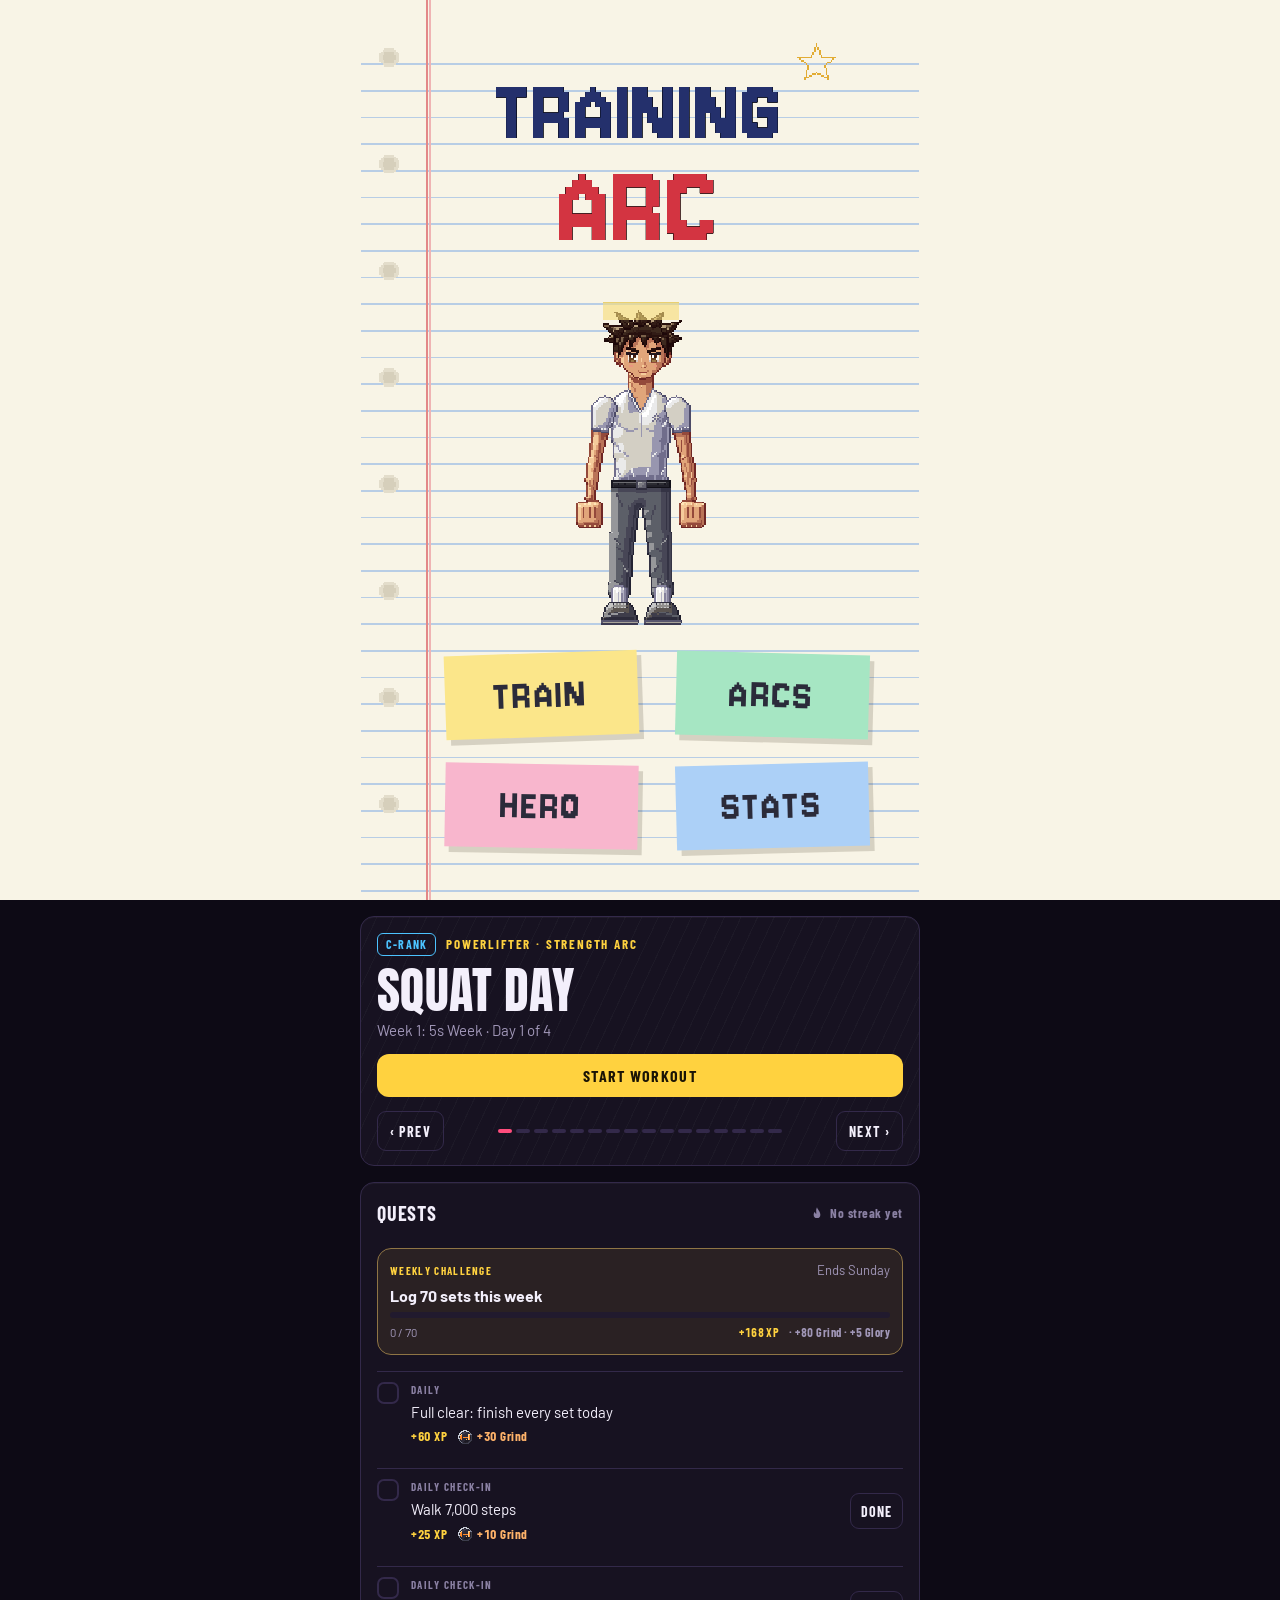
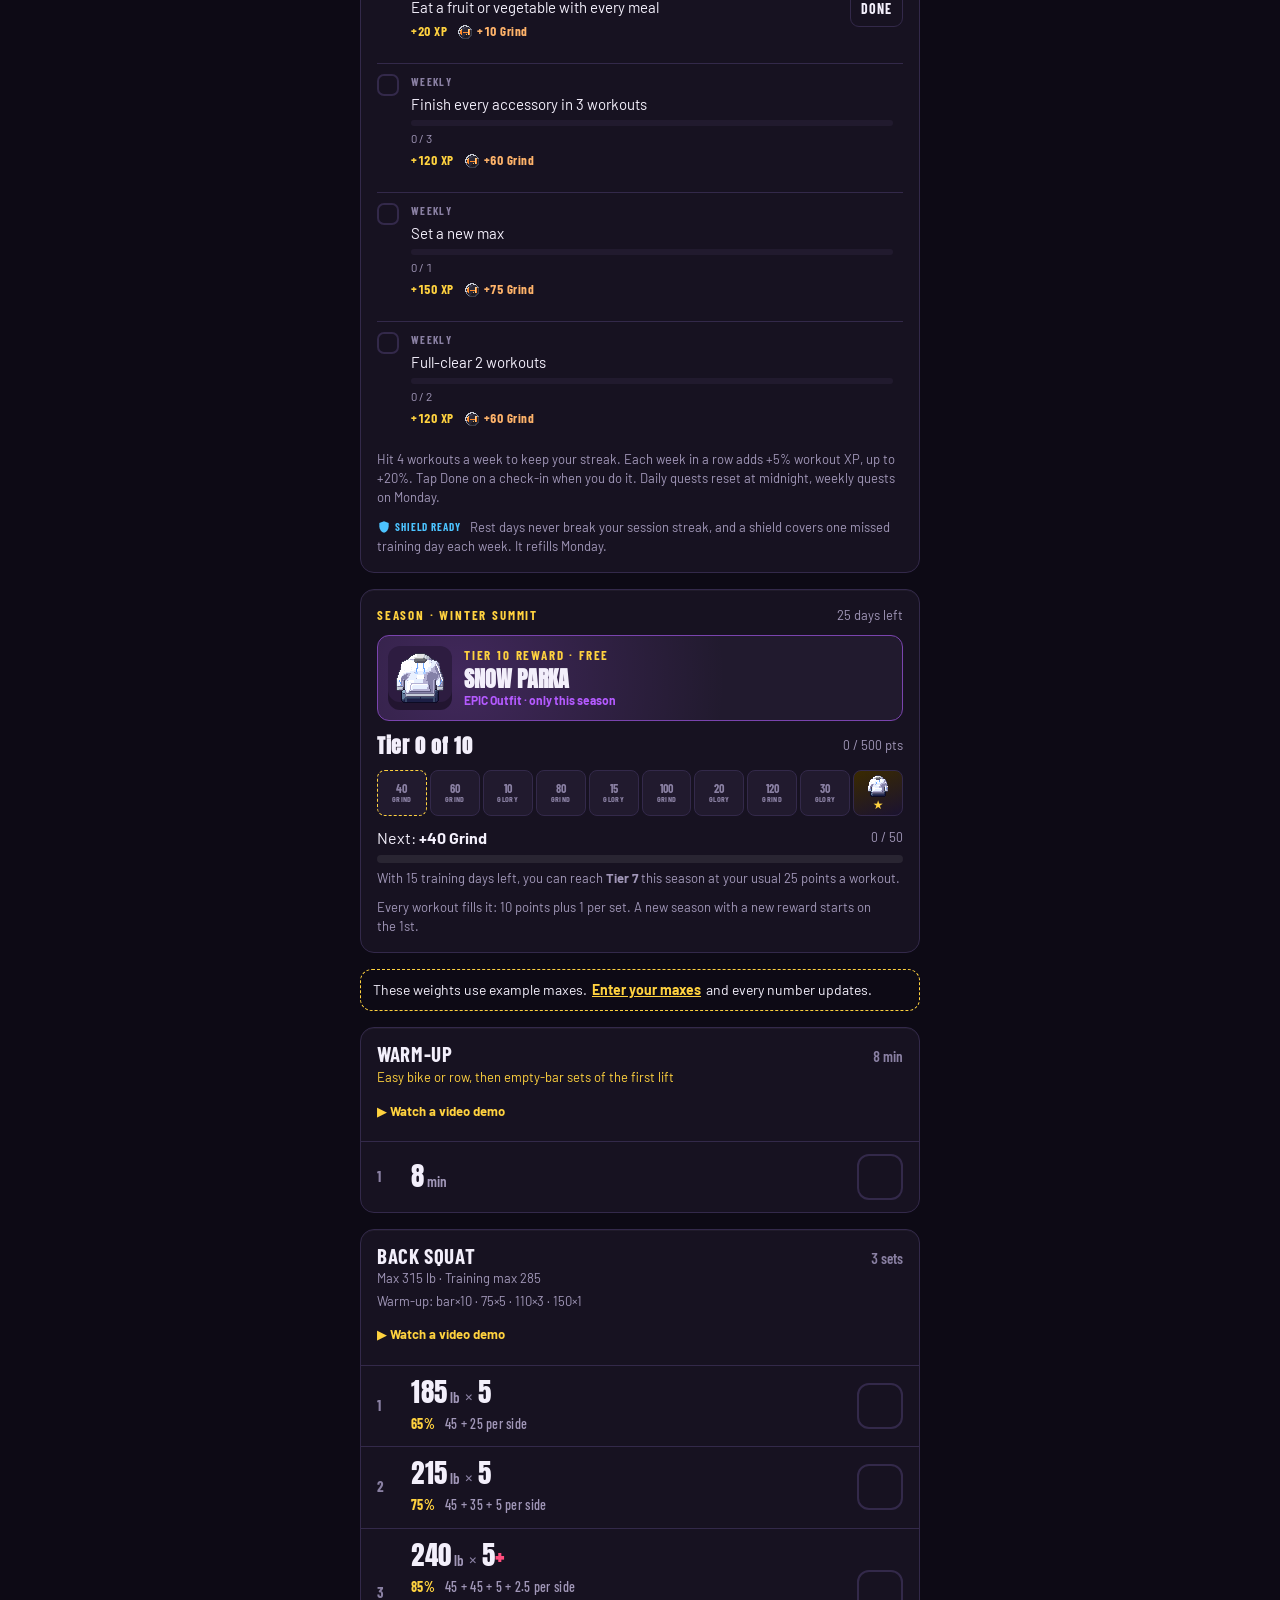
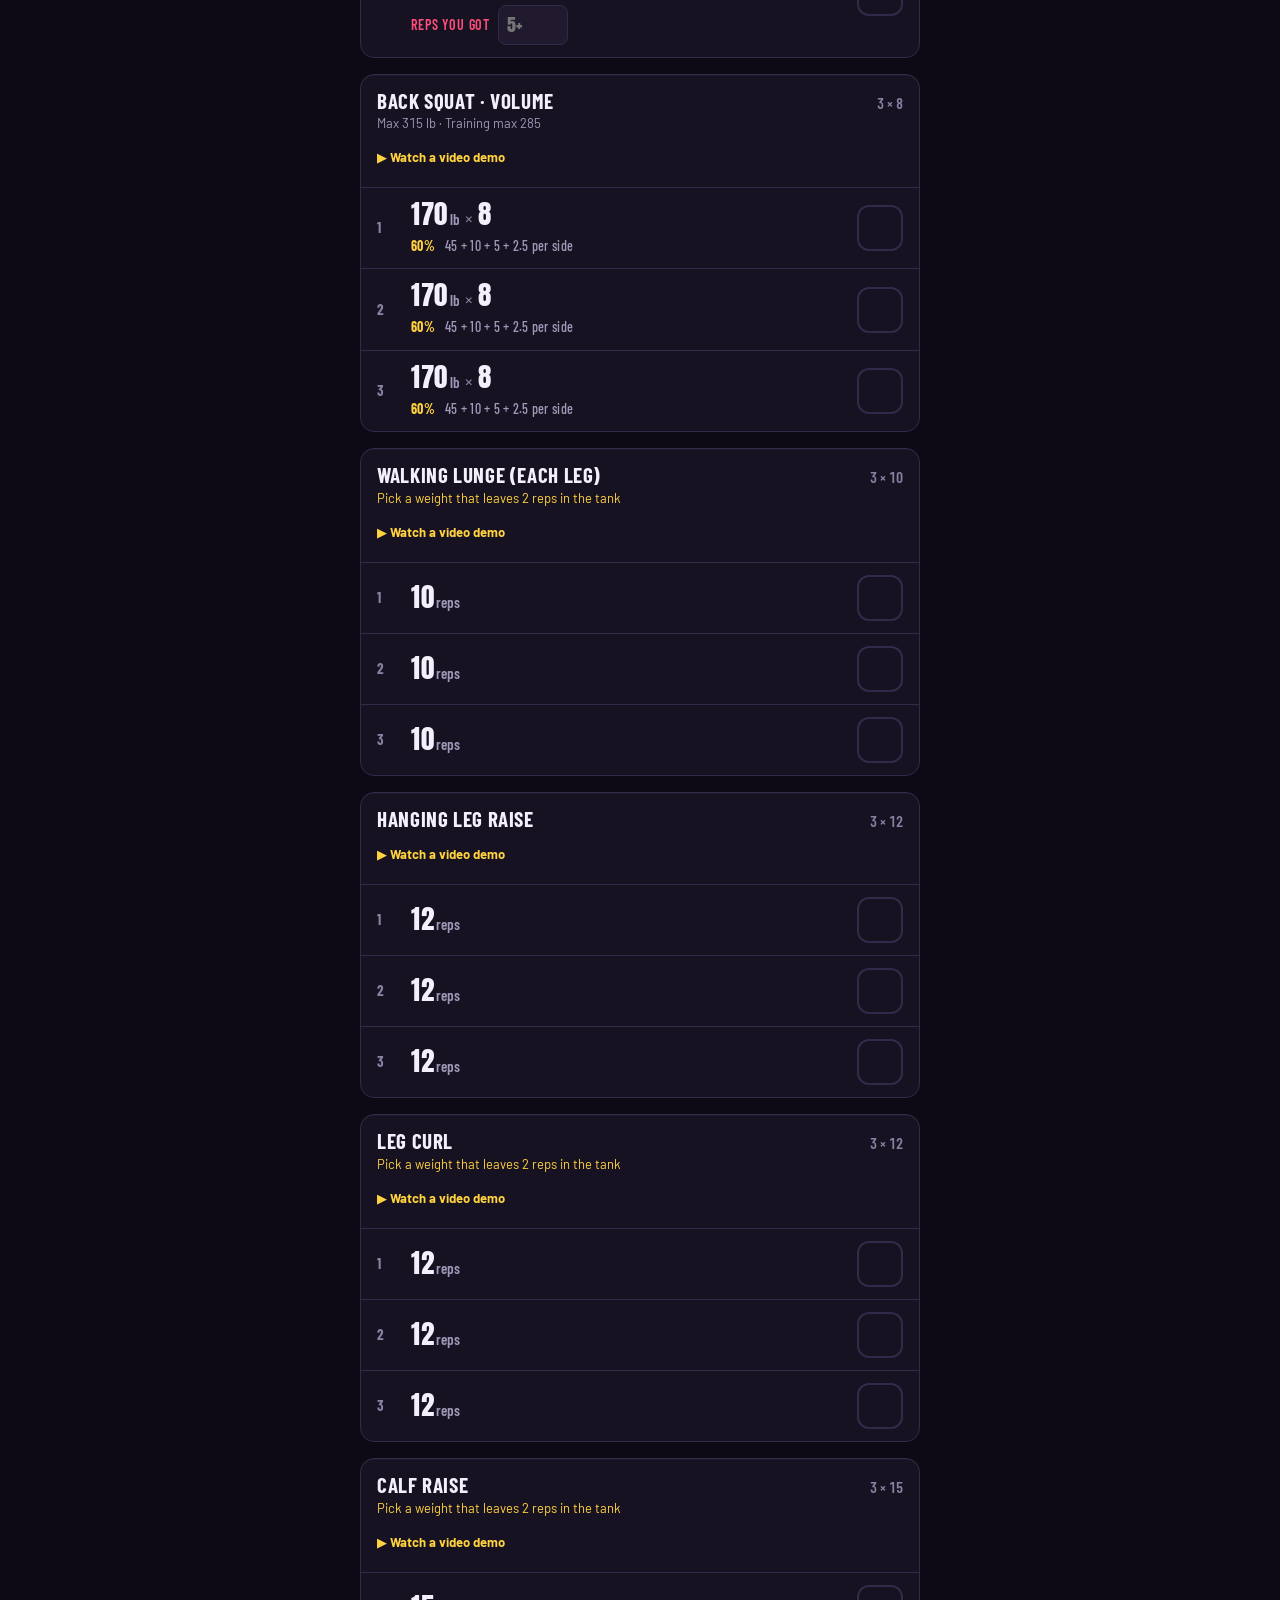
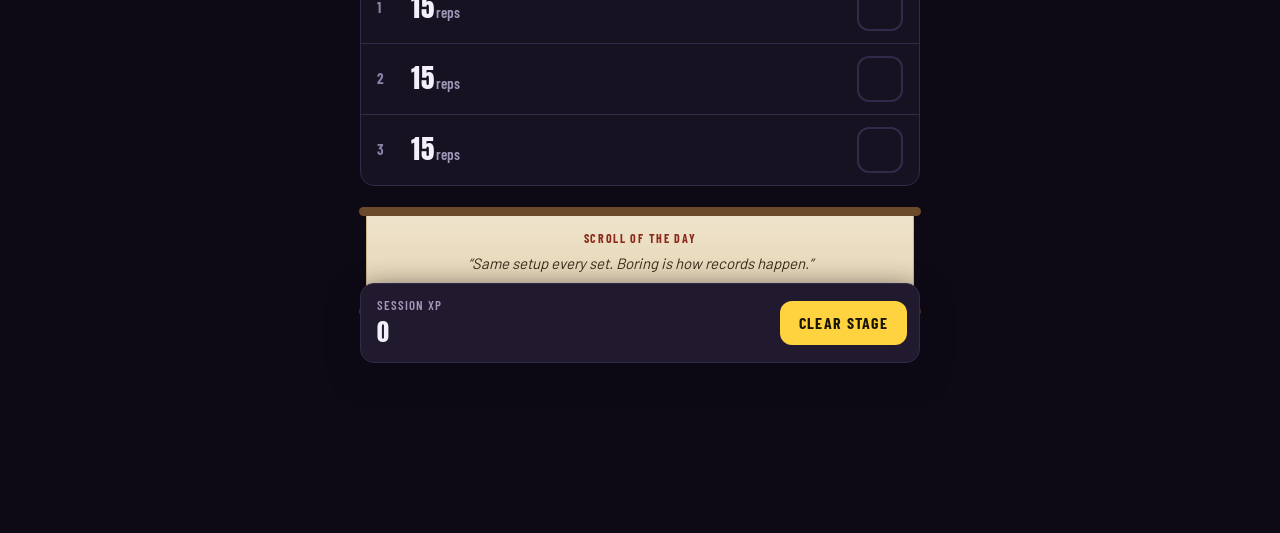
==== commit 79168ebb: "Phone fixes: hero stays under sticky header on iPhone, mini hero preview while editing" ====
--- a/index.html
+++ b/index.html
@@ -81,7 +81,7 @@
 
 <div class="overlay sheet" id="heroEditor" hidden role="dialog" aria-modal="true" aria-labelledby="heTitle">
   <div class="sheet-in">
-    <div class="row-between sheet-head"><h2 class="sec" id="heTitle">Your character</h2><button class="btn btn-power btn-sm" data-act="closeHero">Done</button></div>
+    <div class="row-between sheet-head"><h2 class="sec" id="heTitle">Your character</h2><div class="he-head-r"><canvas id="heMini" class="he-mini" width="128" height="208" aria-hidden="true"></canvas><button class="btn btn-power btn-sm" data-act="closeHero">Done</button></div></div>
     <label class="f"><span>Name</span><input id="heName" type="text" maxlength="14" autocomplete="off" spellcheck="false"></label>
     <div class="seg seg-wide" role="tablist" aria-label="Character" id="heTabs"></div>
     <div id="hePage" class="he-page" role="tabpanel">
--- a/css/app.css
+++ b/css/app.css
@@ -178,7 +178,7 @@
 .btn-danger{background:transparent;color:var(--aura);border-color:var(--aura)}
 .btn:disabled{opacity:.4;cursor:not-allowed}
 
-.finish{position:sticky;bottom:calc(78px + env(safe-area-inset-bottom,0px));display:flex;align-items:center;justify-content:space-between;gap:12px;background:var(--surface-2);border:1px solid var(--line);border-radius:var(--r);padding:12px 12px 12px 16px;box-shadow:0 10px 30px var(--scrim)}
+.finish{position:sticky;transform:translateZ(0);z-index:5;bottom:calc(78px + env(safe-area-inset-bottom,0px));display:flex;align-items:center;justify-content:space-between;gap:12px;background:var(--surface-2);border:1px solid var(--line);border-radius:var(--r);padding:12px 12px 12px 16px;box-shadow:0 10px 30px var(--scrim)}
 .finish .sx{font-family:var(--label);font-weight:600;text-transform:uppercase;letter-spacing:.08em;font-size:13px;color:var(--muted)}
 .finish .sx b{display:block;font-family:var(--display);font-weight:400;font-size:24px;color:var(--fg);letter-spacing:.02em}
 
@@ -993,6 +993,17 @@
 /* Settings: grouped rows and switches */
 .ru-btns{display:flex;gap:10px;justify-content:center;flex-wrap:wrap}
 .tcard-share{align-self:stretch}
+/* a friend's player card, inside their page */
+.fc-seg{flex:none}
+.fcard{flex:none}
+.fcard .tcard-art{cursor:default}
+.fcard .tcard-ovr,.fcard-pet,.fcard-prem{z-index:2}
+.fcard-pet{position:absolute;right:12px;bottom:10px;width:48px;height:48px;image-rendering:pixelated;filter:drop-shadow(0 2px 3px rgba(0,0,0,.5))}
+.fcard-prem{position:absolute;right:10px;top:10px;padding:3px 8px;border-radius:7px;background:linear-gradient(135deg,#fff3b0,#e6ad22);color:#2a1a00;font-family:var(--label);font-weight:700;font-size:11px;letter-spacing:.1em;text-transform:uppercase}
+.fcard-nums{display:grid;grid-template-columns:repeat(4,minmax(0,1fr));gap:6px}
+.fcard-nums div{display:flex;flex-direction:column;align-items:center;gap:1px;padding:7px 2px;border-radius:10px;background:var(--surface-2);text-align:center}
+.fcard-nums b{font-family:var(--display);font-size:20px;line-height:1}
+.fcard-nums span{font-size:10.5px;line-height:1.15;color:var(--dim)}
 .st-h{margin:4px 0 -6px;font-family:var(--label);font-weight:700;font-size:13px;letter-spacing:.12em;text-transform:uppercase;color:var(--muted)}
 .st-group{display:flex;flex-direction:column;border:1px solid var(--line);border-radius:14px;background:var(--surface-2);overflow:hidden}
 .st-row{display:flex;align-items:center;justify-content:space-between;gap:12px;min-height:56px;padding:10px 14px;border-top:1px solid var(--line)}
@@ -1038,7 +1049,7 @@
 .ob-lede{margin:6px 0 0;max-width:34ch;color:var(--muted);font-size:16px;line-height:1.5;text-wrap:pretty}
 .ob-h{margin:4px 0 0;font-family:var(--display);font-weight:400;font-size:clamp(30px,8.5vw,38px);line-height:1;text-transform:uppercase;outline:none;text-wrap:balance}
 .ob-sub{margin:-4px 0 0;color:var(--muted);font-size:15px;line-height:1.45}
-.ob-foot{position:sticky;bottom:0;margin:auto -20px 0;display:flex;flex-direction:column;align-items:center;gap:6px;padding:16px 20px calc(4px + env(safe-area-inset-bottom,0px));background:linear-gradient(transparent,var(--bg) 22%)}   /* pinned: the main action stays in thumb reach on long steps */
+.ob-foot{position:sticky;transform:translateZ(0);z-index:5;bottom:0;margin:auto -20px 0;display:flex;flex-direction:column;align-items:center;gap:6px;padding:16px 20px calc(4px + env(safe-area-inset-bottom,0px));background:linear-gradient(transparent,var(--bg) 22%)}   /* pinned: the main action stays in thumb reach on long steps */
 .ob-foot .ob-primary{width:100%;min-height:54px;font-size:17px}
 .ob-skip{order:2}
 .ob-pair{display:grid;grid-template-columns:repeat(2,minmax(0,1fr));gap:10px}
@@ -1370,11 +1381,17 @@
 .overlay.sheet{place-items:start center;grid-template-columns:minmax(0,1fr);overflow-y:auto;padding:calc(16px + env(safe-area-inset-top,0px)) max(16px,env(safe-area-inset-right,0px)) calc(16px + env(safe-area-inset-bottom,0px)) max(16px,env(safe-area-inset-left,0px))}
 .sheet-in{width:100%;max-width:520px;background:var(--surface);border:1px solid var(--line);border-radius:18px;padding:16px;display:flex;flex-direction:column;gap:14px}
 .sheet-in .sec{font-size:28px}
-.sheet-head{position:sticky;top:-16px;z-index:1;margin:-16px -16px 0;padding:14px 16px 10px;background:var(--surface);border-radius:18px 18px 0 0}
+.sheet-head{position:sticky;top:-16px;z-index:6;transform:translateZ(0);margin:-16px -16px 0;padding:14px 16px 10px;background:var(--surface);border-radius:18px 18px 0 0}
 .he-stage{display:grid;place-items:center;border-radius:14px;padding:10px;background:radial-gradient(circle at 50% 45%,var(--violet-glow),transparent 70%),repeating-linear-gradient(115deg,transparent 0 12px,var(--speed) 12px 13px),var(--surface-2)}
 .he-stage canvas{width:min(192px,100%);height:auto;aspect-ratio:192/312;image-rendering:pixelated;image-rendering:crisp-edges}
 .he-opts{display:flex;flex-direction:column;gap:14px}
-.he-secs{position:sticky;top:-17px;z-index:3;box-shadow:0 8px 12px -8px rgba(0,0,0,.55)}
+.he-head-r{display:flex;align-items:center;gap:8px;flex:none}
+#heroEditor .sheet-head{flex-wrap:nowrap}
+#heTitle{min-width:0;font-size:min(28px,7vw);white-space:nowrap}
+.he-mini{width:40px;height:auto;aspect-ratio:128/208;image-rendering:pixelated;opacity:0;transform:scale(.6);transition:opacity .2s,transform .2s;margin:-16px 0 -18px}
+.he-mini.on{opacity:1;transform:none}
+@media (prefers-reduced-motion:reduce){.he-mini{transition:none}}
+.he-secs{position:sticky;top:-17px;z-index:7;transform:translateZ(0);box-shadow:0 8px 12px -8px rgba(0,0,0,.55)}
 .he-secs button{flex:1}
 .he-count{font-size:11px;opacity:.75}
 .he-sec{display:flex;flex-direction:column;gap:16px;min-height:200px}
@@ -1430,7 +1447,7 @@
 /* the nine forms always fit the row, however narrow the phone */
 #heRanks{display:grid;grid-template-columns:repeat(9,minmax(0,1fr));gap:4px}
 #heRanks .opt{min-width:0;padding:7px 0;font-size:13px;letter-spacing:0}
-.he-stage{overflow:hidden}
+.he-stage{overflow:hidden;z-index:0;contain:paint}   /* iPhone: keep the hero (a canvas) under the sticky header and tabs */
 .opt[aria-pressed="true"]{background:var(--power);color:var(--power-ink);border-color:var(--power)}
 /* Polish: press feedback, touch-safe hover, motion */
 button{touch-action:manipulation;-webkit-tap-highlight-color:transparent}
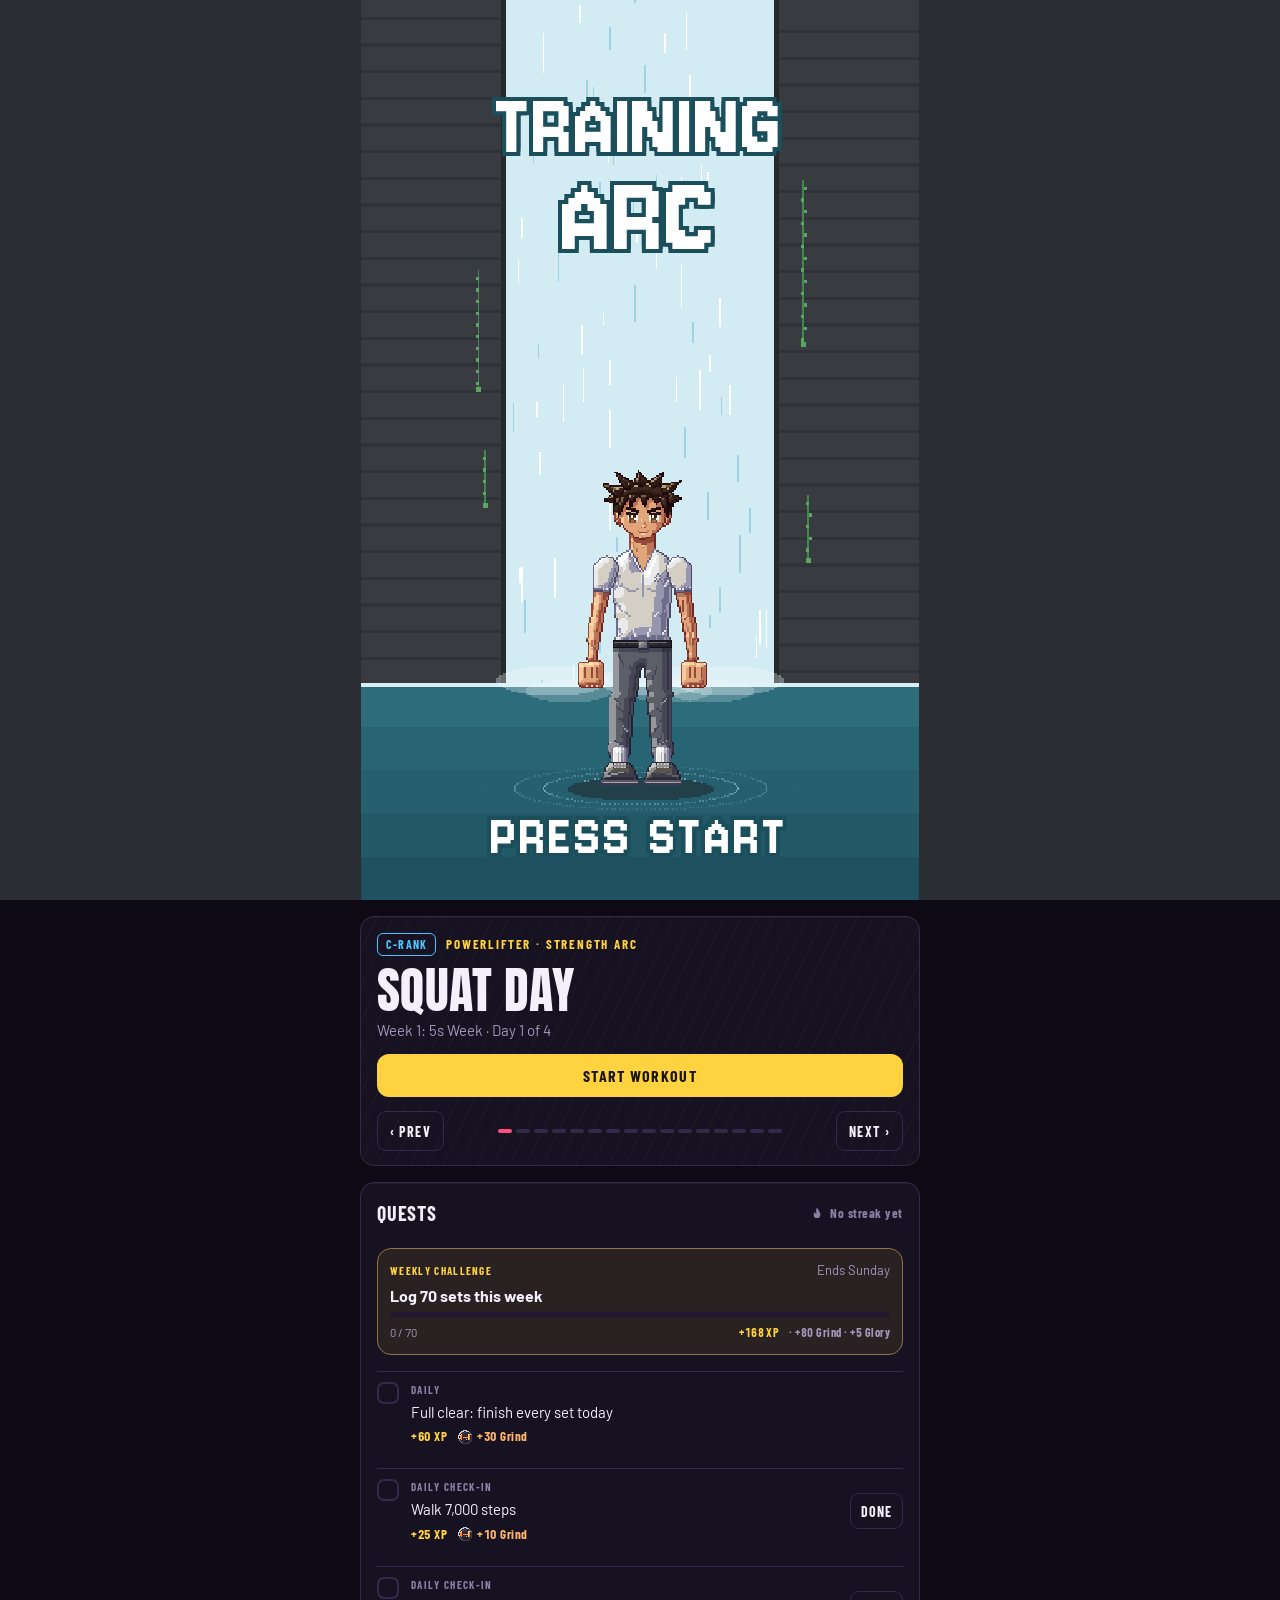
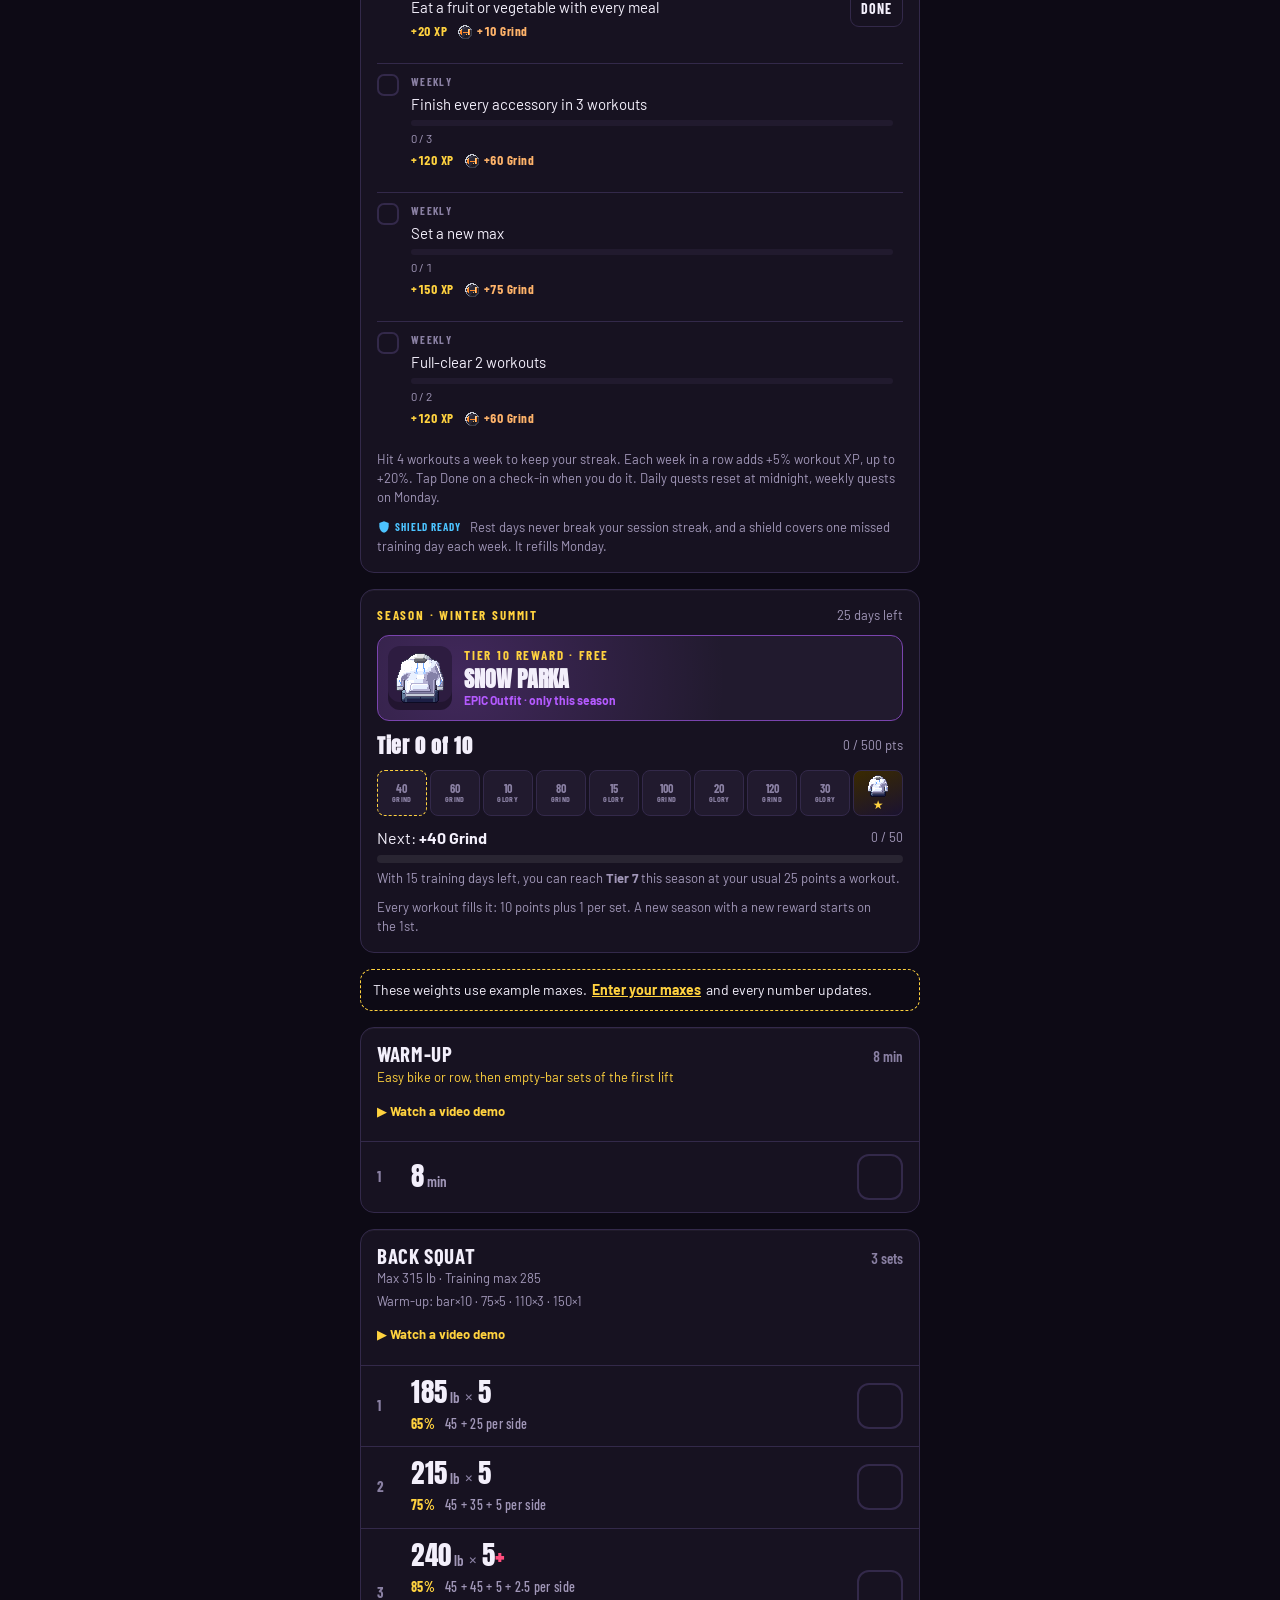
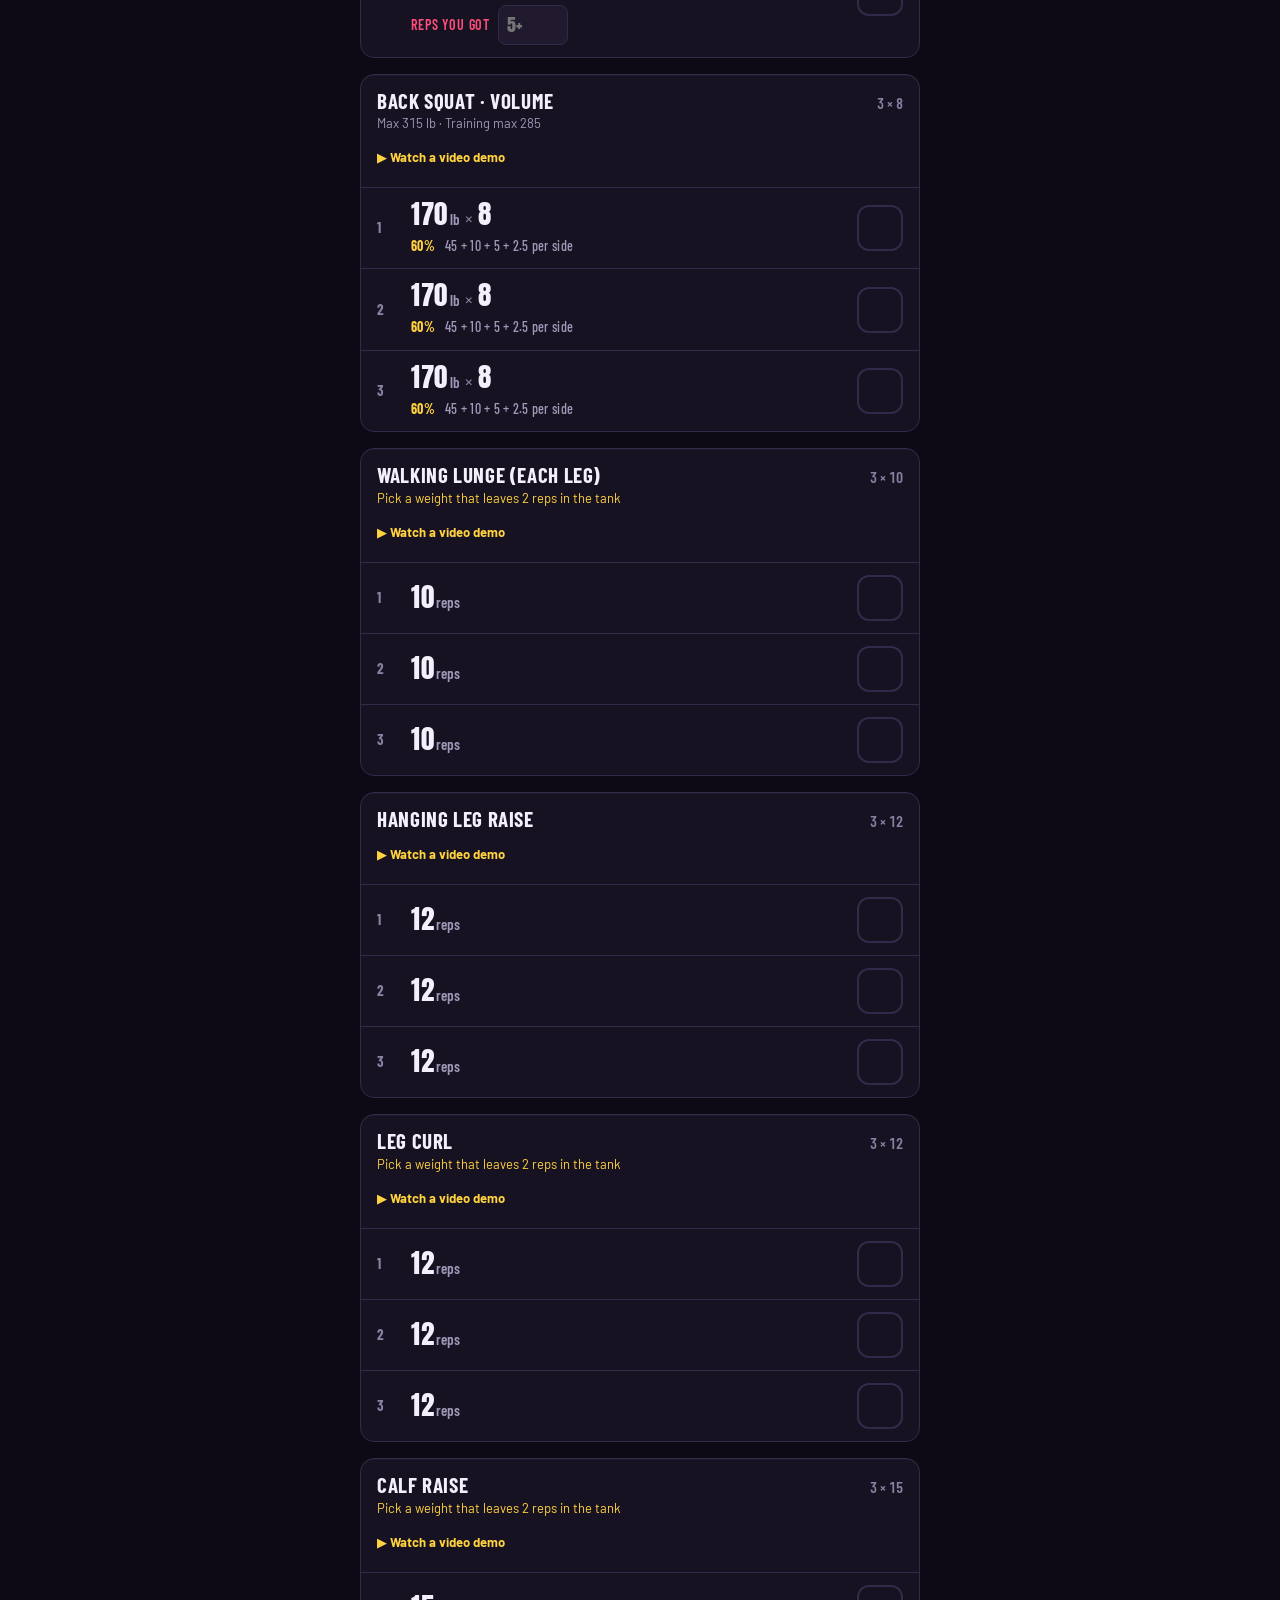
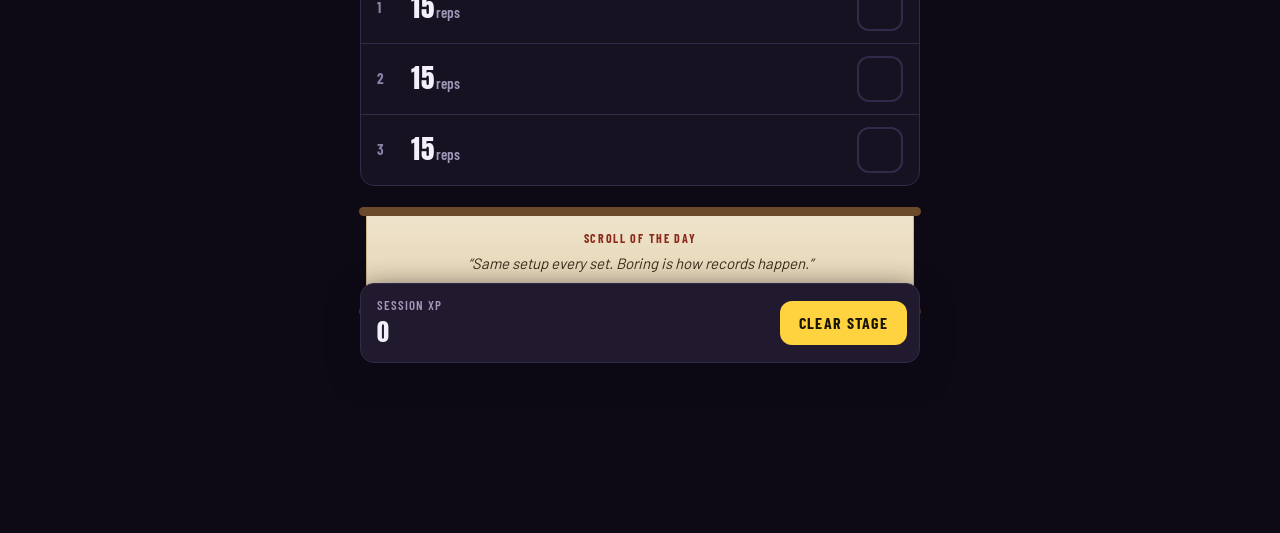
==== commit 9ce3d529: "Phone fixes: shop hint wraps, item codes past C2, stages keep proportions, friends show their own st" ====
--- a/index.html
+++ b/index.html
@@ -1446,27 +1446,34 @@
     if (el.querySelector(':scope > canvas.stage-cv')) return;
     const cv = document.createElement('canvas'); cv.className = 'stage-cv'; cv.setAttribute('aria-hidden', 'true'); el.prepend(cv);
     items.set(cv, {el, key:'', cache:null, state:null, seen:!io}); if (io) io.observe(cv); }
+  // an element can show someone else's stage (a friend's card, another profile) with data-stage; otherwise it's yours
+  const nameOf = it => (it.el.dataset.stage || stageName()).toLowerCase();
+  // the layout size, which entrance animations (scale, slide) don't change, so a scene is never painted at a passing size
+  const dprNow = () => Math.min(2, window.devicePixelRatio || 1);
+  const keyOf = (cv, it) => nameOf(it) + Math.round(cv.clientWidth * dprNow()) + 'x' + Math.round(cv.clientHeight * dprNow());
+  // small stages (a profile thumbnail) paint the scene at a normal width and shrink it, so it keeps its proportions
+  const MIN_W = 240;
   function paint(cv, it, t){
-    const sc = SCENES[stageName()]; if (!sc){ cv.style.display = 'none'; return; } cv.style.display = '';
-    const r = cv.getBoundingClientRect(); if (r.width < 4 || r.height < 4) return;
-    const dpr = Math.min(2, window.devicePixelRatio || 1), W = Math.round(r.width * dpr), H = Math.round(r.height * dpr), w = r.width, h = r.height, key = stageName() + W + 'x' + H;
-    if (it.key !== key){ it.key = key; cv.width = W; cv.height = H;
+    const nm = nameOf(it), sc = SCENES[nm]; if (!sc){ cv.style.display = 'none'; return; } cv.style.display = '';
+    const w = cv.clientWidth, h = cv.clientHeight; if (w < 4 || h < 4) return;
+    const dpr = dprNow(), W = Math.round(w * dpr), H = Math.round(h * dpr), k = Math.max(1, MIN_W / w), key = keyOf(cv, it);
+    if (it.key !== key){ it.key = key; cv.width = W; cv.height = H; it.k = k; it.lw = w * k; it.lh = h * k;
       // painted once per stage and size and shared: the app rebuilds these elements often
-      let P = PAINTED.get(key); if (!P){ const C = document.createElement('canvas'); C.width = W; C.height = H; const x = C.getContext('2d'); x.scale(dpr, dpr); sc.bg(x, w, h, rng(1234));
-        P = {cache:C, state:sc.init ? sc.init(w, h, rng(99)) : null}; PAINTED.set(key, P); if (PAINTED.size > 8) PAINTED.delete(PAINTED.keys().next().value); }
+      let P = PAINTED.get(key); if (!P){ const C = document.createElement('canvas'); C.width = W; C.height = H; const x = C.getContext('2d'); x.scale(dpr / k, dpr / k); sc.bg(x, it.lw, it.lh, rng(1234));
+        P = {cache:C, state:sc.init ? sc.init(it.lw, it.lh, rng(99)) : null}; PAINTED.set(key, P); if (PAINTED.size > 12) PAINTED.delete(PAINTED.keys().next().value); }
       it.cache = P.cache; it.state = P.state; it.small = h < 120; }
     const x = cv.getContext('2d'); x.setTransform(1, 0, 0, 1, 0, 0); x.drawImage(it.cache, 0, 0);
-    if (sc.frame){ x.setTransform(dpr, 0, 0, dpr, 0, 0); sc.frame(x, w, h, t, it.state); } }
+    if (sc.frame){ x.setTransform(dpr / it.k, 0, 0, dpr / it.k, 0, 0); sc.frame(x, it.lw, it.lh, t, it.state); } }
   let raf = 0, last = 0;
   function loop(now){
-    raf = 0; const t = now / 1000, still = reduce() || document.hidden, anim = !!(SCENES[stageName()] || {}).anim;
-    if (anim && !still && now - last < 32){ raf = requestAnimationFrame(loop); return; } last = now;
+    raf = 0; const t = now / 1000, still = reduce() || document.hidden, anyAnim = [...items.values()].some(it => (SCENES[nameOf(it)] || {}).anim);
+    if (anyAnim && !still && now - last < 32){ raf = requestAnimationFrame(loop); return; } last = now;
     let more = false;
     for (const [cv, it] of items){ if (!cv.isConnected){ items.delete(cv); if (io) io.unobserve(cv); continue; }
-      if (!it.seen) continue; const needs = it.key !== stageName() + Math.round(cv.getBoundingClientRect().width * Math.min(2, window.devicePixelRatio || 1)) + 'x' + Math.round(cv.getBoundingClientRect().height * Math.min(2, window.devicePixelRatio || 1));
+      if (!it.seen) continue; const anim = !!(SCENES[nameOf(it)] || {}).anim, needs = it.key !== keyOf(cv, it);
       if (anim && !still && !it.small){ paint(cv, it, t); more = true; } else if (needs || !it.drawn){ paint(cv, it, anim ? 4 : 0); it.drawn = true; } }
     if (more) raf = requestAnimationFrame(loop); }
-  function kick(){ for (const it of items.values()) it.drawn = it.drawn && it.key.startsWith(stageName()); if (!raf) raf = requestAnimationFrame(loop); }
+  function kick(){ for (const it of items.values()) it.drawn = it.drawn && it.key.startsWith(nameOf(it)); if (!raf) raf = requestAnimationFrame(loop); }
   function scan(){ document.querySelectorAll(SEL).forEach(attach); kick(); }
   let pend = 0; const soon = () => { if (!pend) pend = requestAnimationFrame(() => { pend = 0; scan(); }); };
   new MutationObserver(soon).observe(document.documentElement, {childList:true, subtree:true, attributes:true, attributeFilter:['data-stage']});
--- a/css/app.css
+++ b/css/app.css
@@ -66,6 +66,10 @@
 .stage-bg{background:linear-gradient(0deg,var(--surface-2) 0 16%,transparent 16%),radial-gradient(circle at 50% 40%,var(--violet-glow),transparent 70%),repeating-linear-gradient(115deg,transparent 0 10px,var(--speed) 10px 11px),var(--surface)}
 .banner{display:flex;flex-direction:column;width:100%;padding:0;border:1px solid var(--line);border-radius:18px;overflow:hidden;cursor:pointer;color:var(--fg);font:inherit;text-align:left;background:var(--surface)}
 .banner-stage{position:relative;display:grid;place-items:end center;height:262px;width:100%;align-self:stretch}
+/* Every hero stage is one grid cell that all its layers share. Without this, iPhone Safari can give the painted backdrop
+   and other layers rows of their own and push the hero down out of view. */
+:is(.banner-stage,.tcard-art,.pf-art){grid-template-columns:minmax(0,1fr)}
+:is(.banner-stage,.tcard-art,.pf-art) > *{grid-area:1/1}
 /* iOS Safari shrink-wraps the children of a flex <button>, which pulled the hero left under the quote bubble; force them full width */
 .banner>.banner-stage,.banner>.banner-foot{width:100%;align-self:stretch;flex:0 0 auto}
 .banner-img{display:block;width:var(--hero-w,168px);height:calc(var(--hero-w,168px) * 273 / 168);image-rendering:pixelated;image-rendering:crisp-edges;margin-bottom:-6px}
@@ -1014,6 +1018,9 @@
 .st-row span{font-size:13px;color:var(--muted);line-height:1.35}
 .st-col{flex-direction:column;align-items:stretch}
 .st-link{width:100%;border-left:0;border-right:0;border-bottom:0;background:transparent;color:var(--fg);font:inherit;text-align:left;cursor:pointer}
+a.st-link{text-decoration:none}
+.ob-legal{margin:2px 0 0;max-width:340px;font-size:11.5px;line-height:1.4;color:var(--dim);text-align:center}
+.ob-legal a{color:var(--fg)}
 .st-group .st-link:first-child{border-top:0}
 .st-link>span{font-size:22px;color:var(--muted)}
 .st-switch{position:relative;flex:none;width:52px;height:32px;border-radius:16px;border:0;background:var(--line);cursor:pointer;transition:background .2s}
@@ -1448,6 +1455,9 @@
 #heRanks{display:grid;grid-template-columns:repeat(9,minmax(0,1fr));gap:4px}
 #heRanks .opt{min-width:0;padding:7px 0;font-size:13px;letter-spacing:0}
 .he-stage{overflow:hidden;z-index:0;contain:paint}   /* iPhone: keep the hero (a canvas) under the sticky header and tabs */
+/* The editor hero is pinned, not centered by the grid: iPhone Safari was pushing it to the bottom of the stage */
+.he-stage{display:block;position:relative;height:332px;padding:0}
+#heImg{position:absolute;left:0;right:0;bottom:10px;margin:0 auto;width:192px;height:312px;aspect-ratio:auto;z-index:1}
 .opt[aria-pressed="true"]{background:var(--power);color:var(--power-ink);border-color:var(--power)}
 /* Polish: press feedback, touch-safe hover, motion */
 button{touch-action:manipulation;-webkit-tap-highlight-color:transparent}
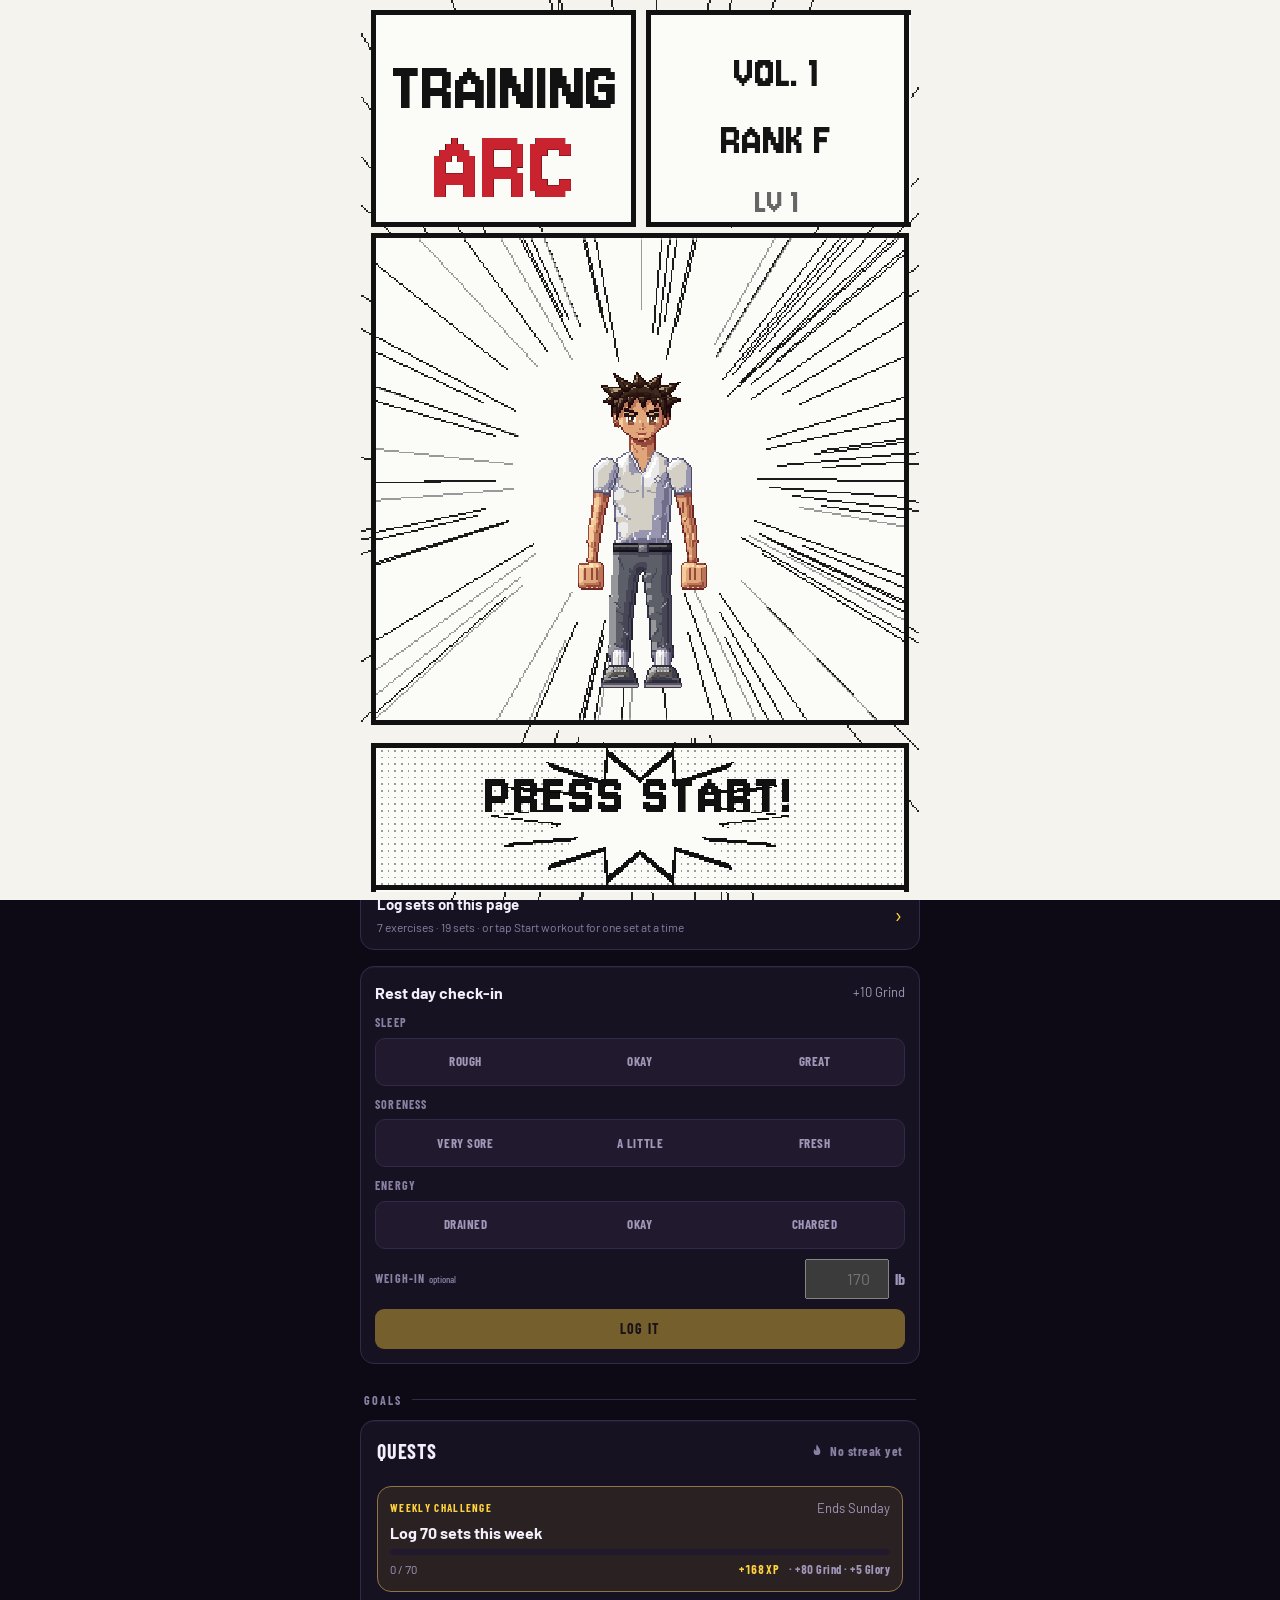
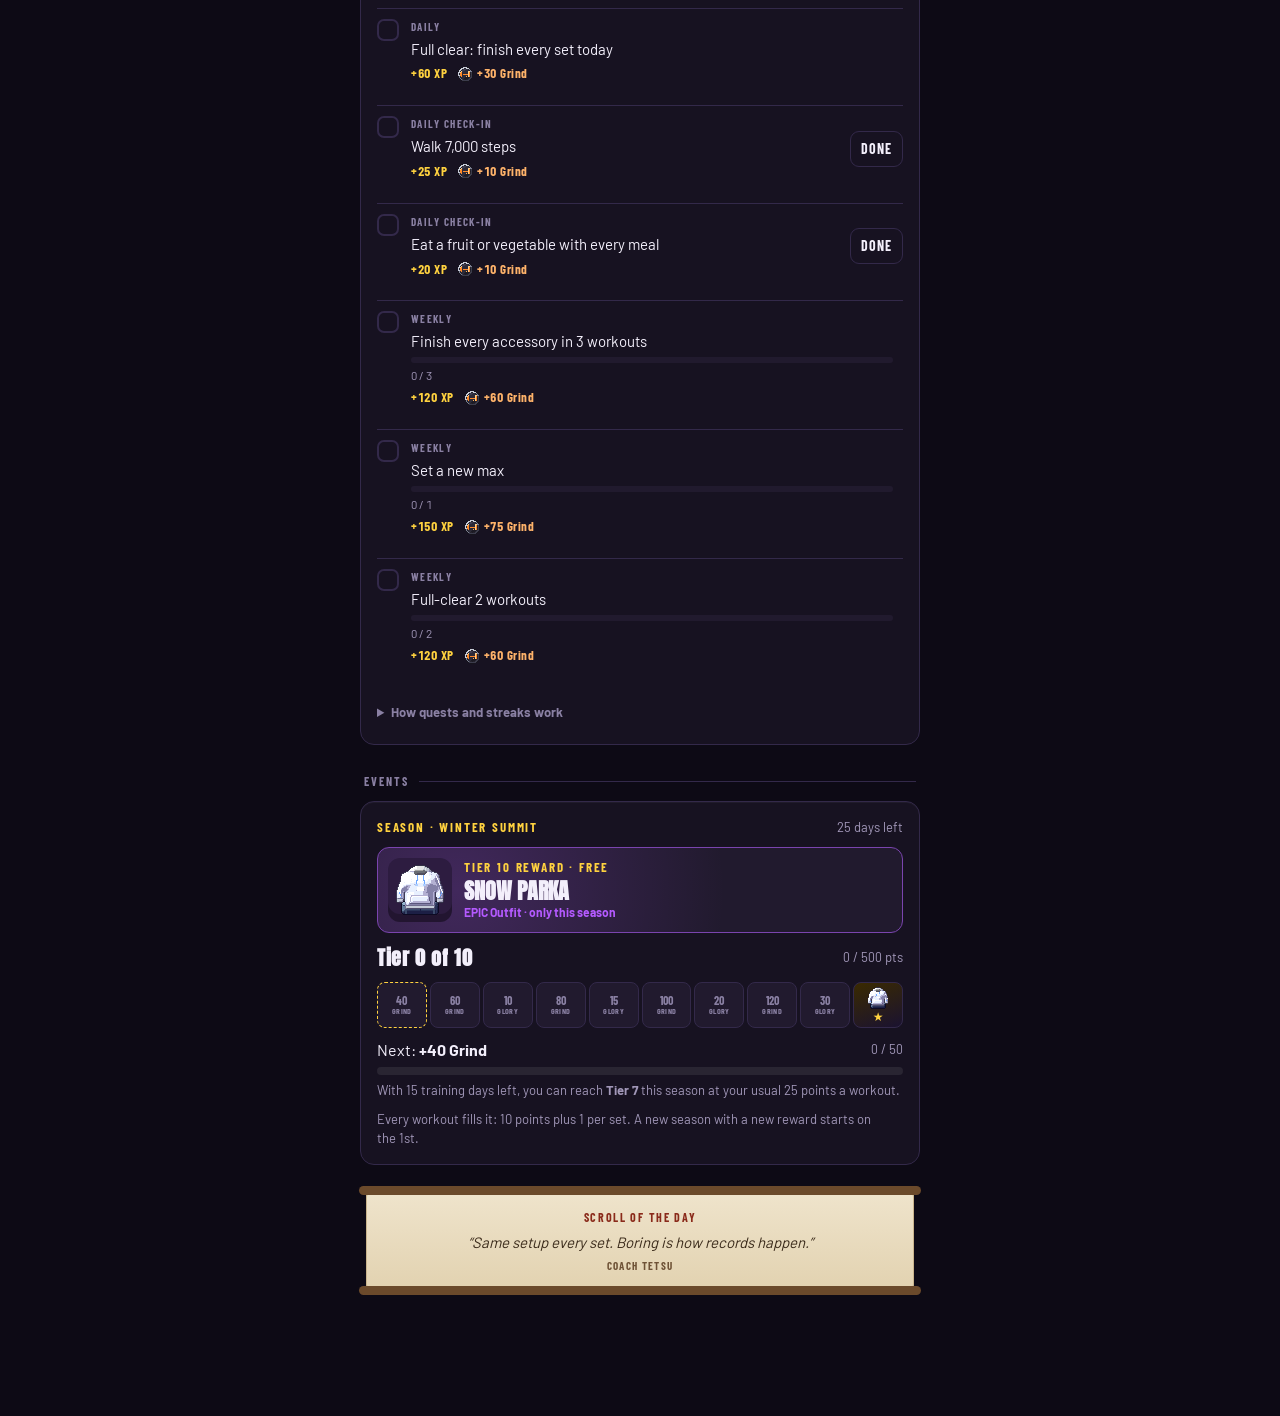
==== commit 530e4196: "Combine Day, new shops + Golden Vault, shop detail, worn outfit icons, keeper voices, perks/legal up" ====
--- a/index.html
+++ b/index.html
@@ -1964,10 +1964,11 @@
   const hsh = i => { const s = Math.sin(i * 127.1 + 311.7) * 43758.5453; return s - Math.floor(s); };
   const PARTS = {glacier_warden:['shard', 'snow'], heartbreaker:['heart', 'spark'], bog_troll:['mud', 'spore'], bloom_hydra:['petal', 'leaf'], thunder_roc:['bolt', 'spark'], solar_lion:['ray', 'coin'],
     heat_djinn:['coin', 'wisp'], cerberus:['ember', 'bone'], scarecrow_king:['straw', 'leaf'], lantern_wraith:['wisp', 'ghost'], ember_phoenix:['feather', 'ember'], yeti_monarch:['snow', 'shard'],
-    tier_C:['spark', 'coin'], tier_R:['shard', 'spark', 'coin'], tier_E:['star', 'wisp', 'spark'], tier_L:['coin', 'star', 'ray', 'spark']};
+    tier_C:['spark', 'coin'], tier_R:['shard', 'spark', 'coin'], tier_E:['star', 'wisp', 'spark'], tier_L:['coin', 'star', 'ray', 'spark'], tier_V:['coin', 'star', 'ray', 'coin']};
   // the shop's chests, one per rarity (they share the boss chests' drawing)
   const TIERS = {tier_C:{id:'tier_C', theme:{accent:'#c8c8d0', hp:'#6a5238', edge:'#a8a8b4'}}, tier_R:{id:'tier_R', theme:{accent:'#4696ff', hp:'#2a4a8a', edge:'#9cc8ff'}},
-    tier_E:{id:'tier_E', theme:{accent:'#b45aff', hp:'#5a2a8a', edge:'#e0b8ff'}}, tier_L:{id:'tier_L', theme:{accent:'#ffbe32', hp:'#8a5a1a', edge:'#fff0b0'}}};
+    tier_E:{id:'tier_E', theme:{accent:'#b45aff', hp:'#5a2a8a', edge:'#e0b8ff'}}, tier_L:{id:'tier_L', theme:{accent:'#ffbe32', hp:'#8a5a1a', edge:'#fff0b0'}},
+    tier_V:{id:'tier_V', theme:{accent:'#ffd65a', hp:'#7a1a2a', edge:'#fff6cc'}}};   // the Golden Vault's Champion's Vault: a royal red-and-gold chest
   function part(c, T, kind, x, y, s, a, rot, th){ c.save(); c.globalAlpha = a; c.translate(x, y); c.rotate(rot); const {E, P, L} = T;
     switch (kind){
       case 'shard': P([[0, -3 * s], [1.2 * s, 0], [0, 3 * s], [-1.2 * s, 0]], '#dff6ff'); P([[0, -3 * s], [1.2 * s, 0], [0, 0]], '#9fdcff'); break;
@@ -2172,6 +2173,500 @@
 })();
 
 </script>
+<script id="new-shops">
+// Three more shops, painted in code to match the others: Captain Kenji's Harbor Dock and Professor Quark's Lab of Gains
+// join the daily rotation; Aurelia's Golden Vault is the Premium shop. Each one is a 270×172 scene, a counter in front,
+// and a 20-frame keeper animation (breathing, blinking, a little life), all drawn pixel by pixel with no smoothing.
+(() => {
+  const D = window.TA_SHOP_DATA; if (!D || D.shops['harbor-dock']) return;
+  const W = 270, H = 172, KW = 128, KH = 104, KF = 20;
+  const mk = (w, h) => { const c = document.createElement('canvas'); c.width = w; c.height = h; const x = c.getContext('2d'); x.imageSmoothingEnabled = false; return [c, x]; };
+  // a tiny pixel painter over one canvas
+  const painter = x => {
+    const r = (a, b, w, h, c) => { if (!c) return; x.fillStyle = c; x.fillRect(Math.round(a), Math.round(b), Math.round(w), Math.round(h)); };
+    const px = (a, b, c) => r(a, b, 1, 1, c);
+    const ell = (cx, cy, rx, ry, c) => { for (let y = -ry; y <= ry; y++){ const w = Math.round(rx * Math.sqrt(Math.max(0, 1 - (y / (ry + .5)) ** 2))); r(cx - w, cy + y, w * 2 + 1, 1, c); } };
+    const ring = (cx, cy, rx, ry, c, t = 1) => { for (let a = 0; a < 360; a += 2){ const q = a * Math.PI / 180; r(cx + Math.cos(q) * rx - t / 2, cy + Math.sin(q) * ry - t / 2, t, t, c); } };
+    // even-odd scanline fill of a polygon, crisp at any size
+    const poly = (pts, c) => { const ys = pts.map(p => p[1]), y0 = Math.floor(Math.min(...ys)), y1 = Math.ceil(Math.max(...ys));
+      for (let y = y0; y <= y1; y++){ const xs = []; for (let i = 0; i < pts.length; i++){ const [ax, ay] = pts[i], [bx, by] = pts[(i + 1) % pts.length];
+          if ((ay <= y + .5 && by > y + .5) || (by <= y + .5 && ay > y + .5)) xs.push(ax + (y + .5 - ay) / (by - ay) * (bx - ax)); }
+        xs.sort((a, b) => a - b); for (let i = 0; i + 1 < xs.length; i += 2) r(Math.round(xs[i]), y, Math.round(xs[i + 1]) - Math.round(xs[i]), 1, c); } };
+    // vertical bands with a 2×2 dither where two colours meet
+    const bands = (a, b, w, h, cols) => { const n = cols.length, bh = h / n;
+      for (let i = 0; i < n; i++){ r(a, b + i * bh, w, bh + 1, cols[i]); if (i < n - 1) for (let xx = 0; xx < w; xx += 2) { px(a + xx, b + (i + 1) * bh - 1, cols[i + 1]); px(a + xx + 1, b + (i + 1) * bh - 2, cols[i + 1]); } } };
+    const line = (a, b, c2, d, col) => { const n = Math.max(Math.abs(c2 - a), Math.abs(d - b)) || 1; for (let i = 0; i <= n; i++) px(Math.round(a + (c2 - a) * i / n), Math.round(b + (d - b) * i / n), col); };
+    return {r, px, ell, ring, poly, bands, line};
+  };
+  // a 3×5 pixel font for signs
+  const FONT = {A:'010101111101101', B:'110101110101110', C:'011100100100011', D:'110101101101110', E:'111100110100111', F:'111100110100100', G:'011100101101011', H:'101101111101101', I:'111010010010111',
+    K:'101101110101101', L:'100100100100111', M:'101111111101101', N:'110101101101101', O:'010101101101010', P:'110101110100100', R:'110101110101101', S:'011100010001110', T:'111010010010010', U:'101101101101111',
+    V:'101101101101010', X:'101101010101101', Y:'101101010010010', W:'101101111111101', J:'001001001101010', '=':'000111000111000', '+':'000010111010000', '×':'000101010101000', '²':'110010100110000', ' ':'000000000000000', '!':'010010010000010',
+    '0':'111101101101111', '1':'010110010010111', '2':'110001010100111', '3':'110001010001110', '4':'101101111001001', '5':'111100110001110', '6':'011100111101111', '7':'111001010010010', '8':'111101111101111', '9':'111101111001110'};
+  const text = (P, s, a, b, c, k = 1) => { let cx = a; for (const ch of s){ const g = FONT[ch] || FONT[' ']; for (let i = 0; i < 15; i++) if (g[i] === '1') P.r(cx + (i % 3) * k, b + Math.floor(i / 3) * k, k, k, c); cx += 4 * k; } };
+  // seeded scatter and wood grain, so texture is the same on every load
+  const rnd = s => () => (s = (s * 16807) % 2147483647) / 2147483647;
+  const speck = (P, a, b, w, h, col, n, seed = 7) => { const R = rnd(seed); for (let i = 0; i < n; i++) P.px(a + Math.floor(R() * w), b + Math.floor(R() * h), col); };
+  const grain = (P, a, b, w, h, col, seed = 3) => { const R = rnd(seed); for (let y = b + 2; y < b + h; y += 3){ let xx = a + Math.floor(R() * 6); while (xx < a + w){ const len = 4 + Math.floor(R() * 10); P.r(xx, y, Math.min(len, a + w - xx), 1, col); xx += len + 3 + Math.floor(R() * 8); } } };
+  // form shading on a sprite's silhouette (lit from the upper left), then a dark outline in each edge's own hue
+  const pass = (c, fn) => { const x = c.getContext('2d'), w = c.width, h = c.height, d = x.getImageData(0, 0, w, h), p = d.data, o = new Uint8ClampedArray(p), A = (i, y) => i < 0 || y < 0 || i >= w || y >= h ? 0 : p[(y * w + i) * 4 + 3];
+    for (let y = 0; y < h; y++) for (let i = 0; i < w; i++) fn(p, o, (y * w + i) * 4, i, y, A, w); x.putImageData(new ImageData(o, w, h), 0, 0); };
+  const rim = c => pass(c, (p, o, j, i, y, A) => { if (p[j + 3] < 200) return; const lit = A(i - 1, y) < 40 || A(i, y - 1) < 40, dark = A(i + 1, y) < 40 || A(i, y + 1) < 40 || A(i + 2, y) < 40;
+    const k = lit && !dark ? 1.16 : dark && !lit ? .74 : 1; if (k !== 1) for (let t = 0; t < 3; t++) o[j + t] = Math.min(255, p[j + t] * k + (k > 1 ? 6 : 0)); });
+  const outline = c => pass(c, (p, o, j, i, y, A, w) => { if (p[j + 3] > 40) return;
+    for (const [dx, dy] of [[1, 0], [-1, 0], [0, 1], [0, -1]]){ if (A(i + dx, y + dy) > 200){ const q = ((y + dy) * w + i + dx) * 4; o[j] = p[q] * .3; o[j + 1] = p[q + 1] * .28; o[j + 2] = p[q + 2] * .36 + 10; o[j + 3] = 255; return; } } });
+  const sheet = draw => { const [c, x] = mk(KW * KF, KH); const P = painter(x); for (let f = 0; f < KF; f++){ x.save(); x.translate(f * KW, 0); draw(P, f); x.restore(); } rim(c); outline(c); return c.toDataURL(); };
+  // props drawn on their own layer get the same outline, then go over the scene
+  const layer = (x, fn) => { const [c, lx] = mk(W, H); fn(painter(lx)); outline(c); x.drawImage(c, 0, 0); };
+  window.TA_PIX = {mk, painter, text, speck, grain, rim, outline, layer: (x, fn) => layer(x, fn), W, H};
+  const blinkF = f => f === 13 || f === 14, bobF = f => (f % 10) < 5 ? 0 : 1;
+
+  /* ======================= Harbor Dock: Captain Kenji ======================= */
+  const dockBg = () => { const [c, x] = mk(W, H), P = painter(x);
+    P.bands(0, 0, W, 70, ['#7fc9ee', '#95d4f0', '#aedff2', '#c9e7ee', '#ffe6bd']);
+    P.ell(222, 46, 13, 13, '#fff1c2'); P.ell(222, 46, 10, 10, '#fffbe8');
+    for (const [cx, cy, s] of [[40, 20, 1], [120, 12, .8], [178, 30, .7]]){ P.ell(cx, cy, 16 * s, 5 * s, '#ffffff'); P.ell(cx - 9 * s, cy + 2, 9 * s, 4 * s, '#f2f8fc'); P.ell(cx + 10 * s, cy + 2, 10 * s, 4 * s, '#f6fbff'); }
+    for (const [gx, gy] of [[90, 34], [104, 28], [150, 40]]){ P.line(gx - 3, gy, gx, gy + 2, '#3a4a5c'); P.line(gx, gy + 2, gx + 3, gy, '#3a4a5c'); }
+    P.bands(0, 70, W, 44, ['#3f97cc', '#3388c0', '#2a77ad', '#246a9c']);
+    for (let i = 0; i < 26; i++){ const wx = (i * 37) % W, wy = 74 + (i * 13) % 36; P.r(wx, wy, 6 + (i % 3) * 3, 1, '#8fd2f2'); }
+    // lighthouse on its rock
+    P.ell(72, 92, 18, 6, '#56626f'); P.ell(72, 90, 14, 4, '#6e7a87');
+    for (let i = 0; i < 6; i++) P.r(66, 52 + i * 6, 12, 6, i % 2 ? '#ffffff' : '#d8343c'); P.r(64, 46, 16, 6, '#2d3640'); P.r(67, 47, 10, 4, '#ffe680'); P.poly([[63, 46], [81, 46], [72, 39]], '#b02a33');
+    P.r(76, 52, 2, 36, 'rgba(0,0,0,.18)');
+    // the ship's mast and rigging on the right
+    P.r(250, 4, 4, 112, '#6b4425'); P.r(251, 4, 1, 112, '#8a5a32'); P.r(232, 22, 38, 3, '#6b4425'); P.line(252, 6, 270, 60, '#d6c39a'); P.line(252, 6, 232, 60, '#d6c39a');
+    P.poly([[256, 26], [270, 26], [270, 70], [258, 64]], '#f4ecd8'); P.r(256, 26, 1, 38, '#cfc4a8');
+    // the dock wall: planks, a net, and the crates
+    P.r(0, 108, W, 34, '#7a4f2c'); grain(P, 0, 108, W, 34, '#6e4626', 11); for (let y = 110; y < 142; y += 6) P.r(0, y, W, 1, '#5e3b1f'); for (let xx = 0; xx < W; xx += 23){ P.r(xx, 108, 1, 34, '#5e3b1f'); P.r(xx + 1, 108, 1, 34, '#8a5a32'); }
+    for (let xx = 0; xx < W; xx += 23) for (let y = 112; y < 142; y += 6){ P.px(xx + 3, y, '#3a2410'); P.px(xx + 20, y, '#3a2410'); }
+    speck(P, 0, 108, W, 34, '#946238', 60, 9); speck(P, 0, 136, W, 6, '#4f7a5a', 30, 13);   // knots, and a little seaweed along the waterline
+    for (let i = 0; i < 10; i++){ P.line(108 + i * 3, 86, 104 + i * 4, 118, '#c9b48a'); } for (let j = 0; j < 6; j++) P.line(104, 92 + j * 5, 138, 90 + j * 5, '#c9b48a');
+    const crate = (a, b, w, h, lbl) => { P.r(a, b, w, h, '#b9834a'); P.r(a, b, w, 2, '#d6a26a'); P.r(a, b + h - 2, w, 2, '#86592e'); P.r(a, b, 2, h, '#86592e'); P.r(a + w - 2, b, 2, h, '#86592e');
+      P.line(a + 2, b + 2, a + w - 3, b + h - 3, '#86592e'); if (lbl) text(P, lbl, a + 4, b + h / 2 - 2, '#5e3b1f'); };
+    crate(4, 100, 40, 32, ''); crate(46, 108, 34, 26, ''); crate(14, 76, 30, 26, ''); text(P, 'GAINS', 10, 112, '#4a2c12');
+    P.ell(98, 132, 9, 5, '#6e4a28'); P.r(89, 112, 18, 20, '#8a5a32'); P.r(89, 116, 18, 2, '#4a4f58'); P.r(89, 126, 18, 2, '#4a4f58');
+    // the shop sign on two ropes
+    P.line(150, 0, 158, 14, '#c9b48a'); P.line(216, 0, 208, 14, '#c9b48a'); P.r(150, 14, 66, 16, '#7a4f2c'); P.r(150, 14, 66, 2, '#a26d3f'); P.r(150, 28, 66, 2, '#4a2c12');
+    text(P, 'HARBOR DOCK', 156, 19, '#ffe39a');
+    // a ship on the horizon, sun glitter, foam, gulls far off
+    P.poly([[108, 64], [134, 64], [130, 68], [112, 68]], '#3a4a60'); P.r(114, 61, 14, 3, '#4a5a70'); P.r(121, 50, 1, 11, '#3a4a60'); P.poly([[122, 51], [130, 60], [122, 60]], '#eef4f8'); P.poly([[120, 53], [114, 60], [120, 60]], '#dfe8f0'); P.px(127, 62, '#ffe680');
+    for (let i = 0; i < 10; i++) P.r(208 + (i * 7) % 18, 72 + i * 4, 3 + (i % 3) * 3, 1, i % 2 ? '#fff6d8' : '#cdeefc');
+    for (let i = -17; i <= 17; i += 2) P.px(72 + i, 97 - Math.round(Math.abs(i) / 5), '#e8f6ff'); speck(P, 56, 86, 32, 8, '#8a96a3', 22, 5);
+    for (const [gx, gy] of [[30, 40], [46, 46], [196, 22]]){ P.px(gx - 2, gy, '#5a6a7c'); P.px(gx - 1, gy + 1, '#5a6a7c'); P.px(gx + 1, gy + 1, '#5a6a7c'); P.px(gx + 2, gy, '#5a6a7c'); }
+    // lighthouse gallery rail, door and a soft beam
+    P.r(62, 51, 20, 1, '#2d3640'); for (let i = 0; i < 7; i++) P.px(62 + i * 3, 50, '#2d3640'); P.r(70, 82, 4, 6, '#5a3a20'); P.px(73, 85, '#e8c050');
+    P.poly([[78, 46], [104, 38], [104, 54], [78, 50]], 'rgba(255,240,170,.3)');
+    // mast: crow's nest, pennant, rope ladder
+    P.r(243, 16, 18, 4, '#6b4425'); P.r(243, 16, 18, 1, '#8a5a32'); for (let i = 0; i < 6; i++) P.px(244 + i * 3, 19, '#3a2410'); P.poly([[254, 2], [268, 5], [254, 9]], '#d8343c'); P.r(254, 2, 1, 7, '#a02028');
+    P.line(256, 70, 256, 108, '#c9b48a'); P.line(264, 70, 266, 108, '#c9b48a'); for (let y = 72; y < 108; y += 5) P.line(256, y, 265, y, '#c9b48a');
+    layer(x, Q => {
+      // the barrel gets staves and a lid, and a gull stands on it
+      for (const sx of [93, 98, 103]) Q.r(sx, 113, 1, 18, '#6e4a28'); Q.ell(98, 112, 9, 2, '#a26d3f'); Q.r(91, 112, 14, 1, '#c48a54');
+      Q.ell(99, 107, 4, 2, '#ffffff'); Q.r(95, 104, 4, 4, '#ffffff'); Q.r(101, 106, 5, 2, '#b8c2cc'); Q.r(104, 105, 3, 1, '#5a6a7c'); Q.px(93, 105, '#e8a030'); Q.px(92, 105, '#e8a030'); Q.px(96, 105, '#1d2230'); Q.r(98, 110, 1, 2, '#e8a030'); Q.r(100, 110, 1, 2, '#e8a030');
+      // a bucket of the day's catch
+      Q.poly([[112, 126], [130, 126], [128, 140], [114, 140]], '#7d8794'); Q.r(112, 126, 18, 2, '#a8b2be'); Q.r(113, 133, 16, 1, '#5a6270'); Q.line(112, 126, 121, 119, '#5a6270'); Q.line(121, 119, 130, 126, '#5a6270');
+      Q.poly([[115, 126], [119, 118], [123, 126]], '#8fb4cc'); Q.poly([[118, 119], [115, 114], [122, 116]], '#6f94ac'); Q.px(120, 122, '#1d2230'); Q.poly([[122, 126], [127, 120], [129, 126]], '#d8a060'); Q.px(126, 123, '#1d2230');
+      // an oar leaning on the wall
+      Q.line(136, 140, 146, 92, '#a26d3f'); Q.line(137, 140, 147, 92, '#c48a54'); Q.poly([[144, 96], [150, 70], [154, 72], [148, 98]], '#c48a54');
+    });
+    return c.toDataURL(); };
+  const dockFore = () => { const [c, x] = mk(W, H), P = painter(x);
+    P.r(0, 140, W, 32, '#9c6b3f'); P.r(0, 140, W, 3, '#c48a54'); for (let xx = 0; xx < W; xx += 27) P.r(xx, 143, 2, 29, '#6b4425'); P.r(0, 168, W, 4, '#6b4425');
+    for (let xx = 0; xx < W; xx += 4){ P.r(xx, 138, 3, 2, '#e3cf9f'); P.r(xx + 2, 137, 2, 1, '#bfa877'); }   // rope along the edge
+    grain(P, 0, 144, W, 24, '#8a5c34', 4); for (let xx = 0; xx < W; xx += 27){ P.px(xx + 4, 146, '#4a2c12'); P.px(xx + 4, 164, '#4a2c12'); P.r(xx + 2, 143, 1, 29, '#b47c48'); }
+    P.ring(28, 154, 10, 10, '#e9e4dc', 4); P.ring(28, 154, 10, 10, 'rgba(216,52,60,.9)', 2); P.r(16, 152, 4, 4, '#d8343c'); P.r(36, 152, 4, 4, '#d8343c');   // life ring
+    P.ring(28, 154, 7, 7, 'rgba(255,255,255,.5)'); text(P, 'KENJI', 50, 149, '#e3cf9f');
+    P.r(102, 130, 22, 4, '#7d8794'); P.r(102, 130, 22, 1, '#b8c2cc'); P.ell(102, 132, 4, 6, '#4a5260'); P.ell(124, 132, 4, 6, '#4a5260'); P.ell(101, 129, 2, 2, '#6e7887'); P.ell(123, 129, 2, 2, '#6e7887'); P.poly([[110, 132], [116, 132], [113, 124]], '#4a5260');   // anchor dumbbell
+    // a starfish, a ship in a bottle, a sea chart and a brass compass
+    P.poly([[140, 131], [142, 135], [147, 135], [143, 137], [145, 141], [140, 139], [135, 141], [137, 137], [133, 135], [138, 135]], '#f0884a'); P.px(140, 136, '#ffc08a'); speck(P, 136, 133, 9, 6, '#ffd0a0', 6, 3);
+    P.ell(170, 135, 10, 4, 'rgba(190,230,255,.55)'); P.ell(167, 134, 6, 1, 'rgba(255,255,255,.7)'); P.r(179, 134, 4, 3, '#8a5a32'); P.r(165, 136, 10, 1, '#6b4425'); P.r(169, 131, 1, 5, '#6b4425'); P.poly([[170, 131], [174, 135], [170, 135]], '#ffffff');
+    P.poly([[188, 140], [214, 140], [218, 133], [192, 133]], '#efe0b8'); P.r(188, 140, 26, 1, '#c9b48a'); P.ell(190, 137, 2, 4, '#e0cc9c'); P.ell(216, 136, 2, 4, '#e0cc9c');
+    for (let i = 0; i < 5; i++) P.px(196 + i * 3, 138 - (i % 2), '#a07848'); P.line(207, 135, 209, 137, '#d8343c'); P.line(209, 135, 207, 137, '#d8343c'); P.r(197, 135, 4, 2, '#8fb47a');
+    P.ell(226, 137, 5, 3, '#b8902e'); P.ell(226, 136, 4, 2, '#f4ecd8'); P.line(224, 137, 228, 135, '#d8343c'); P.px(226, 136, '#22325a');
+    P.ell(240, 135, 10, 4, '#b8a47a'); P.ell(240, 134, 10, 4, '#d6c39a'); P.ell(240, 132, 7, 3, '#e8d8b0'); P.ring(240, 133, 4, 2, '#b8a47a'); P.ell(240, 131, 2, 1, '#a08e64');   // coiled rope
+    P.ell(260, 132, 7, 6, '#d9a83c'); P.ell(259, 131, 5, 4, '#f0c85a'); P.px(257, 129, '#fff6cc'); P.r(258, 124, 4, 3, '#8a6418'); P.r(259, 121, 2, 3, '#6b4425'); P.r(253, 136, 14, 1, '#a07818'); P.px(260, 139, '#5a3c0c');   // ship's bell
+    outline(c); return c.toDataURL(); };
+  const kenji = (P, f) => { const b = bobF(f), cx = 64;
+    // coat, shoulders, crossed arms (the counter hides the rest)
+    P.poly([[14, 104], [20, 62 + b], [40, 52 + b], [88, 52 + b], [108, 62 + b], [114, 104]], '#22325a');
+    P.poly([[22, 104], [26, 66 + b], [40, 56 + b], [44, 104]], '#2e4374'); P.poly([[106, 104], [102, 66 + b], [88, 56 + b], [84, 104]], '#1b2848');
+    P.poly([[52, 52 + b], [64, 74 + b], [76, 52 + b]], '#f2f2ee'); for (let i = 0; i < 4; i++) P.r(55 + i * 1.5, 56 + i * 4 + b, 18 - i * 3, 2, '#2b4f9a');   // striped shirt
+    P.poly([[56, 54 + b], [64, 62 + b], [72, 54 + b], [64, 58 + b]], '#c8303a');   // neckerchief
+    for (const yy of [72, 82]) { P.ell(46, yy + b, 2, 2, '#e8c050'); P.ell(82, yy + b, 2, 2, '#e8c050'); }
+    P.r(24, 84 + b, 80, 14, '#c58a52'); P.r(24, 84 + b, 80, 3, '#e0a870'); P.r(24, 95 + b, 80, 3, '#9a6236'); P.r(30, 86 + b, 24, 9, '#d69a62');
+    P.poly([[40, 86 + b], [46, 86 + b], [44, 94 + b], [38, 94 + b]], '#3a5c9c'); P.r(40, 88 + b, 4, 1, '#5c80c4');   // anchor tattoo
+    P.r(18, 82 + b, 12, 18, '#22325a'); P.r(98, 82 + b, 12, 18, '#1b2848');   // sleeves
+    P.r(18, 90 + b, 12, 2, '#e8c050'); P.r(18, 94 + b, 12, 1, '#e8c050'); P.r(98, 90 + b, 12, 2, '#c99a3c'); P.r(98, 94 + b, 12, 1, '#c99a3c');   // captain's stripes
+    for (let i = 0; i < 5; i++) P.r(58 + i * 4, 87 + b, 1, 7, '#9a6236'); P.r(30, 86 + b, 24, 1, '#f0b880');   // knuckles and a lit edge on the arms
+    // coat folds, lapels, button glints, gold epaulettes with fringe
+    P.line(30, 70 + b, 26, 84 + b, '#1b2848'); P.line(36, 64 + b, 33, 82 + b, '#1b2848'); P.line(98, 70 + b, 102, 84 + b, '#141e38'); P.line(52, 53 + b, 45, 82 + b, '#3a5288'); P.line(76, 53 + b, 83, 82 + b, '#141e38');
+    for (const yy of [72, 82]) { P.px(45, yy - 1 + b, '#fff6cc'); P.px(81, yy - 1 + b, '#fff6cc'); }
+    for (const [ex, c1, c2] of [[22, '#f0c85a', '#c99a3c'], [90, '#d9b048', '#a07818']]){ P.r(ex, 55 + b, 18, 5, c1); P.r(ex, 55 + b, 18, 1, '#fff1b0'); for (let i = 0; i < 6; i++) P.r(ex + 1 + i * 3, 60 + b, 1, 3 + (i % 2), c2); P.ell(ex + 9, 57 + b, 2, 1, '#ffffff'); }
+    // head
+    P.r(56, 44 + b, 16, 10, '#c58a52');
+    P.ell(cx, 32 + b, 17, 18, '#d9a066'); P.ell(cx - 4, 28 + b, 10, 10, '#e8b47e');
+    P.ell(cx - 18, 33 + b, 3, 5, '#c58a52'); P.ell(cx + 18, 33 + b, 3, 5, '#b37a46');
+    // beard and moustache
+    P.poly([[cx - 17, 32 + b], [cx - 14, 46 + b], [cx - 6, 54 + b], [cx + 6, 54 + b], [cx + 14, 46 + b], [cx + 17, 32 + b], [cx + 11, 40 + b], [cx - 11, 40 + b]], '#9aa2ad');
+    P.poly([[cx - 12, 42 + b], [cx - 4, 52 + b], [cx + 4, 52 + b], [cx + 12, 42 + b], [cx, 46 + b]], '#cfd3d8');
+    P.poly([[cx - 10, 38 + b], [cx - 1, 36 + b], [cx + 1, 36 + b], [cx + 10, 38 + b], [cx + 6, 41 + b], [cx, 39 + b], [cx - 6, 41 + b]], '#e3e6ea');
+    P.r(cx - 3, 43 + b, 6, 1, '#6f4630');
+    // eyes and brows
+    if (blinkF(f)) { P.r(cx - 10, 30 + b, 6, 1, '#3a2418'); P.r(cx + 4, 30 + b, 6, 1, '#3a2418'); }
+    else { P.r(cx - 9, 28 + b, 4, 4, '#ffffff'); P.r(cx + 5, 28 + b, 4, 4, '#ffffff'); P.r(cx - 8, 29 + b, 3, 3, '#24324a'); P.r(cx + 6, 29 + b, 3, 3, '#24324a'); P.px(cx - 8, 29 + b, '#fff'); P.px(cx + 6, 29 + b, '#fff'); }
+    P.r(cx - 11, 24 + b, 8, 2, '#cfd3d8'); P.r(cx + 3, 24 + b, 8, 2, '#cfd3d8'); P.r(cx - 1, 31 + b, 3, 5, '#b37a46');
+    // captain's hat: white crown, black band and brim, gold anchor badge
+    P.ell(cx, 13 + b, 22, 8, '#f2f2ee'); P.ell(cx - 4, 11 + b, 14, 5, '#ffffff'); P.r(cx - 19, 14 + b, 38, 6, '#1d2230'); P.ell(cx + 2, 21 + b, 22, 3, '#11141c');
+    P.r(cx - 3, 12 + b, 6, 6, '#e8c050'); P.r(cx - 1, 13 + b, 2, 4, '#9a7018'); if (f < 3) P.px(cx + 2 - f, 12 + b, '#ffffff');
+    P.ell(cx + 10, 12 + b, 9, 5, '#dcdcd4'); P.r(cx - 19, 14 + b, 38, 1, '#3a4256'); for (let i = -18; i < 18; i += 2) P.px(cx + i, 19 + b, '#e8c050');   // crown shade, gold cord
+    P.r(cx - 15, 22 + b, 30, 2, 'rgba(90,50,30,.3)');   // the brim's shadow on his brow
+    // weathered face: crow's feet, cheeks, ear folds, beard strands
+    P.px(cx - 12, 31 + b, '#a86e40'); P.px(cx - 12, 33 + b, '#a86e40'); P.px(cx + 11, 31 + b, '#a86e40'); P.px(cx + 11, 33 + b, '#a86e40');
+    P.r(cx - 14, 35 + b, 4, 2, '#e8906a'); P.r(cx + 10, 35 + b, 4, 2, '#e08a64'); P.r(cx - 19, 32 + b, 1, 3, '#9a6236'); P.r(cx + 18, 32 + b, 1, 3, '#8a5a30'); P.px(cx, 34 + b, '#f0c090');
+    for (let i = 0; i < 8; i++) P.line(cx - 11 + i * 3, 45 + b, cx - 10 + i * 3 + (i > 3 ? 1 : -1), 52 + b - Math.abs(i - 3.5), i % 2 ? '#7f8893' : '#b8bec6');
+    // his pipe, with smoke drifting up
+    P.line(cx + 4, 44 + b, cx + 14, 47 + b, '#4a2c12'); P.r(cx + 13, 41 + b, 5, 7, '#6b4425'); P.r(cx + 13, 41 + b, 5, 1, '#3a2410'); P.r(cx + 14, 42 + b, 1, 5, '#8a5a32'); if (f % 4 < 2) P.px(cx + 15, 41 + b, '#ff8a3a');
+    for (let i = 0; i < 3; i++){ const t = (f + i * 7) % KF, sy = 38 - t * 1.6, sx = cx + 16 + Math.round(Math.sin((t + i) * .7) * 2); if (sy > 2) P.ell(sx, sy + b, 1 + (t > 8 ? 1 : 0), 1, `rgba(235,240,245,${(.75 - t * .03).toFixed(2)})`); } };
+
+  /* ======================= Lab of Gains: Professor Quark ======================= */
+  const labBg = () => { const [c, x] = mk(W, H), P = painter(x);
+    P.r(0, 0, W, H, '#2a2140'); for (let y = 0; y < 120; y += 10) for (let xx = (y / 10) % 2 * 10; xx < W; xx += 20) P.r(xx, y, 10, 10, '#2f2547');
+    for (let y = 0; y < 116; y += 10) for (let xx = 0; xx < W; xx += 10){ P.r(xx, y, 10, 1, '#372c55'); P.r(xx, y, 1, 10, '#241c38'); } speck(P, 0, 14, W, 100, '#3a2f5c', 70, 21);   // tile bevels and grime
+    P.r(0, 0, W, 10, '#1d1730'); for (let xx = 6; xx < W; xx += 40){ P.r(xx, 0, 6, 14, '#4b5468'); P.r(xx - 4, 12, 14, 3, '#5f6a82'); }   // ceiling pipes
+    P.r(0, 6, W, 3, '#5f6a82'); P.r(0, 6, W, 1, '#8a95ab');
+    // flask shelves on the left
+    for (const sy of [36, 70]){ P.r(4, sy, 90, 3, '#6b5a8c'); P.r(4, sy + 3, 90, 1, '#3a2f55');
+      [['#6cff8a', 10], ['#ff5ad8', 26], ['#5ad8ff', 42], ['#ffd65a', 58], ['#b26cff', 74]].forEach(([col, fx], i) => { const tall = (i + sy) % 2;
+        P.r(fx - 2, sy - 11, 12, 11, col + '22'); P.r(fx, sy - 14 - tall * 4, 8, 14 + tall * 4, 'rgba(200,220,255,.25)'); P.r(fx + 2, sy - 18 - tall * 4, 4, 4, 'rgba(200,220,255,.35)'); P.r(fx + 2, sy - 20 - tall * 4, 4, 2, '#a07848');
+        P.r(fx + 1, sy - 8, 6, 8, col); P.r(fx + 1, sy - 8, 6, 1, '#ffffff'); P.r(fx + 2, sy - 5, 4, 2, '#f4f4f8'); P.px(fx + 1, sy - 13 - tall * 4, '#ffffff'); P.px(fx + 3 + (i % 2), sy - 3, 'rgba(255,255,255,.7)'); });
+      P.r(6, sy + 3, 2, 5, '#4b3e6a'); P.r(90, sy + 3, 2, 5, '#4b3e6a'); }
+    // the chalkboard
+    P.r(100, 22, 76, 46, '#6b4a2a'); P.r(103, 25, 70, 40, '#1f3a2c'); text(P, 'GAINS =', 107, 30, '#e8f0e0'); text(P, 'REPS × TIME', 107, 40, '#e8f0e0'); text(P, '+ SLEEP²', 107, 50, '#ffd65a');
+    P.line(150, 58, 168, 52, '#e8f0e0'); P.line(166, 50, 168, 52, '#e8f0e0'); P.line(166, 54, 168, 52, '#e8f0e0');
+    // a tesla coil on the right with its arc
+    P.r(236, 70, 16, 46, '#5f6a82'); for (let y = 72; y < 114; y += 3) P.r(236, y, 16, 1, '#c99a3c'); P.ell(244, 66, 12, 7, '#8a95ab'); P.ell(244, 64, 9, 5, '#c8d2e6');
+    const arc = [[244, 60], [238, 50], [246, 44], [240, 34], [250, 28]]; for (let i = 0; i < arc.length - 1; i++){ P.line(...arc[i], ...arc[i + 1], '#b8f4ff'); P.line(arc[i][0] + 1, arc[i][1], arc[i + 1][0] + 1, arc[i + 1][1], '#5ad8ff'); }
+    // round window with stars
+    P.ell(204, 40, 16, 16, '#5f6a82'); P.ell(204, 40, 13, 13, '#141038'); for (const [sx, sy] of [[198, 34], [208, 44], [206, 32], [200, 46]]) P.px(sx, sy, '#ffffff'); P.r(191, 39, 26, 2, '#5f6a82'); P.r(203, 27, 2, 26, '#5f6a82');
+    // floor
+    for (let y = 116; y < H; y += 8) for (let xx = ((y - 116) / 8) % 2 * 8; xx < W; xx += 16){ P.r(xx, y, 8, 8, '#3a3058'); P.r(xx, y, 8, 1, '#463a6a'); } P.r(0, 116, W, 2, '#4a3e70');
+    // chalk tray and doodles: an atom and a DNA twist
+    P.r(100, 68, 76, 3, '#8a6a40'); P.r(100, 68, 76, 1, '#a88a5a'); P.r(112, 66, 5, 2, '#f4f4f8'); P.r(122, 66, 4, 2, '#ffd65a'); P.r(150, 65, 9, 3, '#5a4a6a');
+    P.ring(164, 34, 7, 2, '#e8f0e0'); P.ring(164, 34, 2, 7, '#e8f0e0'); P.px(164, 34, '#ffd65a');
+    // the round window gets rivets; the coil a second branch and a glow
+    for (let i = 0; i < 12; i++){ const a = i * Math.PI / 6; P.px(204 + Math.round(Math.cos(a) * 15), 40 + Math.round(Math.sin(a) * 15), '#8a95ab'); }
+    P.line(240, 50, 232, 44, '#b8f4ff'); P.line(232, 44, 228, 48, '#5ad8ff'); P.line(246, 44, 256, 40, '#b8f4ff'); P.ell(244, 116, 12, 2, '#2d3442'); P.r(234, 112, 20, 4, '#4a5468');
+    // cables along the floor
+    for (let xx = 120; xx < 236; xx++) P.px(xx, 120 + Math.round(Math.sin(xx / 9) * 2), '#1d1730'); for (let xx = 140; xx < 236; xx++) P.px(xx, 124 + Math.round(Math.sin(xx / 7 + 1) * 2), '#5a2a3a');
+    layer(x, Q => {
+      // the lab hamster, training on its wheel
+      Q.r(99, 122, 3, 16, '#5f6a82'); Q.r(115, 122, 3, 16, '#5f6a82'); Q.r(96, 137, 25, 2, '#4a5468');
+      Q.ring(108, 122, 11, 11, '#8a95ab', 2); for (let i = 0; i < 6; i++){ const a = i * Math.PI / 3 + .3; Q.line(108, 122, 108 + Math.round(Math.cos(a) * 10), 122 + Math.round(Math.sin(a) * 10), '#5f6a82'); } Q.ell(108, 122, 2, 2, '#c99a3c');
+      Q.ell(108, 130, 5, 3, '#e8b070'); Q.ell(106, 129, 3, 2, '#f4d0a0'); Q.px(112, 129, '#1d1730'); Q.px(113, 130, '#ff9aa8'); Q.px(110, 127, '#d89a60'); Q.r(105, 133, 1, 1, '#d89a60'); Q.r(110, 133, 1, 1, '#d89a60');
+      Q.r(110, 126, 4, 1, '#d8343c');   // a tiny sweatband
+    });
+    return c.toDataURL(); };
+  const labFore = () => { const [c, x] = mk(W, H), P = painter(x);
+    P.r(0, 140, W, 32, '#4a5468'); P.r(0, 140, W, 4, '#8a95ab'); P.r(0, 140, W, 1, '#c8d2e6'); P.r(0, 144, W, 2, '#2d3442'); for (let xx = 10; xx < W; xx += 44){ P.r(xx, 150, 30, 14, '#3a4254'); P.r(xx, 150, 30, 1, '#2d3442'); P.r(xx, 163, 30, 1, '#5f6a82'); P.r(xx + 12, 155, 6, 3, '#c99a3c'); P.r(xx + 12, 155, 6, 1, '#ffe08a'); }
+    for (let xx = 4; xx < W; xx += 22) P.px(xx, 147, '#8a95ab'); speck(P, 0, 141, W, 3, '#a8b2c8', 30, 17);
+    // beakers, a test-tube rack, a burner, a jar and a microscope on the counter
+    P.poly([[14, 140], [30, 140], [26, 126], [26, 116], [18, 116], [18, 126]], 'rgba(200,220,255,.35)'); P.poly([[15, 140], [29, 140], [26, 130], [18, 130]], '#6cff8a'); P.r(18, 130, 8, 1, '#c8ffd4');
+    P.r(40, 130, 30, 3, '#6b5a8c'); for (let i = 0; i < 5; i++){ P.r(43 + i * 5, 118, 3, 14, 'rgba(200,220,255,.35)'); P.r(43 + i * 5, 124 + (i % 3) * 2, 3, 8 - (i % 3) * 2, ['#ff5ad8', '#5ad8ff', '#ffd65a', '#b26cff', '#6cff8a'][i]); }
+    P.r(125, 134, 10, 6, '#5f6a82'); P.r(125, 134, 10, 1, '#8a95ab'); P.r(128, 126, 4, 8, '#8a95ab'); P.r(128, 126, 1, 8, '#c8d2e6'); P.poly([[127, 126], [133, 126], [130, 116]], '#5ad8ff'); P.poly([[128, 126], [132, 126], [130, 120]], '#e8f8ff');   // burner
+    P.poly([[140, 140], [156, 140], [152, 128], [152, 120], [144, 120], [144, 128]], 'rgba(200,220,255,.35)'); P.poly([[141, 140], [155, 140], [153, 132], [143, 132]], '#ff5ad8'); P.r(143, 132, 10, 1, '#ffc8f0'); P.r(143, 119, 10, 2, '#8a95ab'); P.px(147, 128, '#ffffff'); P.px(150, 135, '#ffc8f0');
+    P.r(160, 136, 26, 4, '#efe6d0'); P.r(160, 136, 26, 1, '#ffffff'); for (let i = 0; i < 4; i++) P.r(163, 137 + (i % 2), 6 + (i * 5) % 14, 1, '#7a6ac0'); P.r(176, 132, 1, 7, '#d8343c'); P.r(177, 131, 1, 2, '#2d3442');   // notebook and pencil
+    P.r(196, 122, 18, 18, 'rgba(200,230,255,.3)'); P.r(196, 120, 18, 3, '#8a95ab'); P.r(196, 120, 18, 1, '#c8d2e6'); P.r(196, 138, 18, 2, '#5f6a82'); P.ell(205, 131, 6, 5, '#f0a0b8'); P.ell(203, 129, 3, 2, '#ffc8d8');
+    for (const [a, b2] of [[201, 130], [205, 128], [208, 132], [204, 133]]) P.line(a, b2, a + 2, b2 + 1, '#c87090'); P.px(197, 124, '#ffffff'); P.r(197, 125, 1, 6, 'rgba(255,255,255,.6)');   // a brain in a jar
+    P.r(236, 136, 22, 4, '#2d3442'); P.r(244, 114, 5, 22, '#4a5468'); P.r(244, 114, 1, 22, '#8a95ab'); P.r(240, 112, 10, 6, '#8a95ab'); P.r(250, 124, 6, 3, '#4a5468'); P.ell(246, 108, 3, 3, '#c99a3c'); P.r(238, 128, 14, 2, '#5f6a82'); P.ell(252, 132, 3, 2, '#5f6a82');
+    outline(c); return c.toDataURL(); };
+  const quark = (P, f) => { const b = bobF(f), cx = 64, wob = Math.round(Math.sin(f / KF * Math.PI * 4));
+    // lab coat, purple shirt and bowtie
+    P.poly([[16, 104], [22, 62 + b], [42, 52 + b], [86, 52 + b], [106, 62 + b], [112, 104]], '#e6eaf2');
+    P.poly([[24, 104], [27, 66 + b], [42, 56 + b], [46, 104]], '#f6f8fc'); P.poly([[104, 104], [101, 66 + b], [86, 56 + b], [82, 104]], '#c8cfdc');
+    P.poly([[50, 52 + b], [64, 80 + b], [78, 52 + b]], '#5a3a9a'); P.poly([[56, 56 + b], [64, 60 + b], [56, 64 + b]], '#a46cff'); P.poly([[72, 56 + b], [64, 60 + b], [72, 64 + b]], '#a46cff'); P.r(62, 58 + b, 4, 4, '#7a4ad0');
+    P.poly([[50, 52 + b], [58, 52 + b], [64, 80 + b], [48, 70 + b]], '#ffffff'); P.poly([[78, 52 + b], [70, 52 + b], [64, 80 + b], [80, 70 + b]], '#dfe4ee');
+    P.r(36, 76 + b, 8, 1, '#9aa3b6'); P.r(36, 76 + b, 1, 6, '#9aa3b6');   // pocket with pens
+    P.r(37, 72 + b, 1, 5, '#d8343c'); P.r(40, 71 + b, 1, 6, '#2b4f9a');
+    // coat folds and seams, buttons, a name badge, and a scorch mark from an experiment
+    P.line(30, 70 + b, 27, 102 + b, '#c8cfdc'); P.line(98, 70 + b, 101, 102 + b, '#aab2c4'); P.line(48, 72 + b, 46, 102 + b, '#c8cfdc'); P.line(80, 72 + b, 82, 102 + b, '#aab2c4');
+    for (const yy of [84, 94]){ P.ell(47, yy + b, 1, 1, '#9aa3b6'); P.ell(81, yy + b, 1, 1, '#9aa3b6'); }
+    P.r(30, 62 + b, 12, 7, '#ffffff'); P.r(30, 62 + b, 12, 2, '#7a4ad0'); P.r(32, 66 + b, 8, 1, '#5a3a9a'); P.px(36, 61 + b, '#c99a3c');
+    speck(P, 26, 92 + b, 8, 6, '#9a8a7a', 7, 4); P.r(28, 94 + b, 3, 2, '#7a6a5a');
+    P.r(36, 76 + b, 8, 1, '#c8cfdc'); P.r(36, 77 + b, 8, 5, '#dfe4ee'); P.r(36, 76 + b, 1, 6, '#9aa3b6');   // pocket front over the pens
+    // a hand holding up a bubbling flask
+    P.ell(96, 62 + b, 15, 14, 'rgba(108,255,138,.12)');   // the flask's glow
+    P.r(86, 70 + b, 12, 12, '#f1d3b3'); P.r(86, 70 + b, 12, 1, '#f8e0c4'); for (let i = 0; i < 3; i++) P.r(86, 73 + i * 3 + b, 9, 1, '#d4b08c'); P.r(84, 82 + b, 16, 4, '#e6eaf2');
+    P.poly([[92, 46 + b], [100, 46 + b], [100, 56 + b], [106, 72 + b], [86, 72 + b], [92, 56 + b]], 'rgba(200,220,255,.45)');
+    P.poly([[88, 72 + b], [104, 72 + b], [101, 62 + b], [91, 62 + b]], '#6cff8a'); P.r(91, 62 + b, 10, 1, '#c8ffd4'); P.r(91, 44 + b, 10, 3, '#c99a3c'); P.r(91, 44 + b, 10, 1, '#ffe08a');
+    P.r(93, 48 + b, 1, 8, 'rgba(255,255,255,.7)'); P.r(94, 66 + b, 5, 3, '#f4f4f8'); P.px(95, 67 + b, '#d8343c'); P.px(97, 67 + b, '#d8343c'); P.r(90, 70 + b, 3, 1, '#3ad860');
+    for (let i = 0; i < 3; i++){ const t = (f + i * 7) % KF, by = 60 - t * 1.4; if (by > 40) P.ell(94 + (i % 2) * 4, by + b, 1, 1, '#c8ffd4'); }
+    // head: wild white hair, brass goggles on the forehead, a big grin
+    P.r(56, 44 + b, 16, 10, '#e2c09c');
+    for (let i = 0; i < 9; i++){ const a = Math.PI * (1.05 + i * .11), len = 20 + (i % 3) * 4 + (i === 4 ? wob : 0); P.poly([[cx + Math.cos(a) * 10, 22 + Math.sin(a) * 10 + b], [cx + Math.cos(a - .15) * len, 22 + Math.sin(a - .15) * len + b], [cx + Math.cos(a + .2) * len * .9, 22 + Math.sin(a + .2) * len * .9 + b]], i % 2 ? '#f4f4f8' : '#c9cde0'); }
+    P.ell(cx, 32 + b, 16, 17, '#f1d3b3'); P.ell(cx - 4, 28 + b, 9, 9, '#f8e0c4'); P.ell(cx - 17, 33 + b, 3, 5, '#e2c09c'); P.ell(cx + 17, 33 + b, 3, 5, '#d4b08c');
+    P.ell(cx - 18, 26 + b, 6, 7, '#f4f4f8'); P.ell(cx + 18, 26 + b, 6, 7, '#e2e4ee');   // side tufts
+    P.r(cx - 16, 15 + b, 32, 4, '#5a4520'); P.ell(cx - 7, 16 + b, 6, 5, '#c99a3c'); P.ell(cx + 7, 16 + b, 6, 5, '#c99a3c'); P.ell(cx - 7, 16 + b, 4, 3, '#5ad8ff'); P.ell(cx + 7, 16 + b, 4, 3, '#5ad8ff'); P.px(cx - 9, 15 + b, '#ffffff'); P.px(cx + 5, 15 + b, '#ffffff');
+    P.ring(cx - 7, 31 + b, 5, 4, '#4a3a20'); P.ring(cx + 7, 31 + b, 5, 4, '#4a3a20'); P.r(cx - 2, 30 + b, 4, 1, '#4a3a20');   // spectacles
+    if (blinkF(f)) { P.r(cx - 9, 31 + b, 5, 1, '#2a1a10'); P.r(cx + 5, 31 + b, 5, 1, '#2a1a10'); } else { P.r(cx - 8, 30 + b, 3, 3, '#2a1a10'); P.r(cx + 6, 30 + b, 3, 3, '#2a1a10'); P.px(cx - 8, 30 + b, '#fff'); P.px(cx + 6, 30 + b, '#fff'); }
+    P.r(cx - 12, 24 + b, 7, 2, '#c9cde0'); P.r(cx + 5, 24 + b, 7, 2, '#c9cde0'); P.r(cx - 1, 34 + b, 3, 4, '#d4b08c');
+    P.poly([[cx - 8, 41 + b], [cx + 8, 41 + b], [cx + 5, 46 + b], [cx - 5, 46 + b]], '#7a2a2a'); P.r(cx - 7, 41 + b, 14, 2, '#ffffff');
+    for (let i = -5; i <= 5; i += 3) P.px(cx + i, 41 + b, '#d8d0c8'); P.r(cx - 3, 44 + b, 6, 1, '#d86a6a');   // teeth and tongue
+    // brows bushy and wild, laugh lines, forehead creases, ear folds, a big nose
+    P.r(cx - 13, 23 + b, 8, 1, '#f4f4f8'); P.px(cx - 13, 22 + b, '#c9cde0'); P.r(cx + 5, 23 + b, 8, 1, '#f4f4f8'); P.px(cx + 12, 22 + b, '#c9cde0');
+    P.line(cx - 10, 38 + b, cx - 9, 42 + b, '#d4b08c'); P.line(cx + 10, 38 + b, cx + 9, 42 + b, '#d4b08c'); P.r(cx - 6, 20 + b, 12, 1, '#e2c09c'); P.r(cx - 4, 22 + b, 8, 1, '#e2c09c');
+    P.r(cx - 18, 32 + b, 1, 3, '#c4a07c'); P.r(cx + 17, 32 + b, 1, 3, '#b8946e'); P.r(cx - 1, 34 + b, 4, 4, '#e2c09c'); P.px(cx - 1, 34 + b, '#fbe6d0'); P.px(cx + 2, 37 + b, '#c4a07c');
+    P.r(cx - 13, 37 + b, 3, 1, '#f4b0a0'); P.r(cx + 10, 37 + b, 3, 1, '#f4b0a0');
+    // goggle rims, strap buckles and lens glints
+    P.ring(cx - 7, 16 + b, 6, 5, '#8a6418'); P.ring(cx + 7, 16 + b, 6, 5, '#8a6418'); P.r(cx - 17, 15 + b, 3, 3, '#c99a3c'); P.r(cx + 14, 15 + b, 3, 3, '#c99a3c');
+    P.r(cx - 9, 14 + b, 2, 1, '#e8fbff'); P.r(cx + 5, 14 + b, 2, 1, '#e8fbff'); if (f >= 16) P.px(cx - 5 + (f - 16) * 2, 17 + b, '#ffffff');
+    // a few stray hairs that twitch
+    P.line(cx + 2, 6 + b, cx + 4 + wob, 1 + b, '#f4f4f8'); P.line(cx - 6, 7 + b, cx - 9, 2 + b - wob, '#c9cde0'); };
+
+  /* ======================= The Golden Vault: Aurelia ======================= */
+  const vaultBg = () => { const [c, x] = mk(W, H), P = painter(x);
+    P.bands(0, 0, W, 116, ['#3a2c14', '#4a3818', '#5a4520', '#6a5226']);
+    for (let y = 6; y < 112; y += 12) for (let xx = 34 + ((y / 12) % 2) * 8; xx < 236; xx += 16){ P.px(xx, y - 2, '#7a6030'); P.px(xx - 2, y, '#7a6030'); P.px(xx + 2, y, '#7a6030'); P.px(xx, y + 2, '#7a6030'); P.px(xx, y, '#9a7a3a'); }   // gold-leaf lattice
+    P.r(34, 96, 202, 2, '#8a6418'); P.r(34, 96, 202, 1, '#c99a3c');   // dado rail
+    // marble pillars with gold capitals
+    for (const px0 of [6, 236]){ P.r(px0, 0, 28, 116, '#efe6d0'); P.r(px0, 0, 6, 116, '#fff8e6'); P.r(px0 + 22, 0, 6, 116, '#cfc2a2');
+      for (let i = 0; i < 4; i++) P.line(px0 + 6 + i * 5, 10 + i * 20, px0 + 12 + i * 3, 40 + i * 18, '#d8cbad'); P.r(px0 - 4, 0, 36, 8, '#e0b040'); P.r(px0 - 4, 106, 36, 10, '#e0b040'); P.r(px0 - 4, 106, 36, 2, '#ffe08a');
+      for (let i = 0; i < 4; i++) P.r(px0 + 7 + i * 5, 10, 1, 94, i < 2 ? '#e2d6ba' : '#c4b694'); P.r(px0 - 4, 8, 36, 2, '#8a6418'); P.ring(px0, 10, 3, 3, '#ffe08a'); P.ring(px0 + 28, 10, 3, 3, '#c99a3c'); P.r(px0 - 4, 114, 36, 2, '#8a6418');
+      for (let i = 0; i < 9; i++) P.px(px0 - 2 + i * 4, 110, '#8a6418'); }
+    // the round vault door
+    P.ell(96, 58, 40, 40, '#8a6418'); P.ell(96, 58, 36, 36, '#d4a23a'); P.ell(96, 58, 30, 30, '#b8902e'); P.ell(96, 58, 26, 26, '#e0b448');
+    for (let i = 0; i < 8; i++){ const a = i * Math.PI / 4; P.line(96, 58, 96 + Math.cos(a) * 22, 58 + Math.sin(a) * 22, '#8a6418'); P.ell(96 + Math.cos(a) * 32, 58 + Math.sin(a) * 32, 2, 2, '#fff1b0'); }
+    P.ell(96, 58, 8, 8, '#8a6418'); P.ell(96, 58, 5, 5, '#ffe08a'); P.ell(90, 50, 8, 4, 'rgba(255,255,255,.25)');
+    for (let i = 0; i < 24; i++){ const a = i * Math.PI / 12; P.px(96 + Math.round(Math.cos(a) * 38), 58 + Math.round(Math.sin(a) * 38), i % 2 ? '#5a4010' : '#fff1b0'); }   // rivet ring
+    for (const hy of [36, 74]){ P.r(52, hy, 9, 9, '#8a6418'); P.r(53, hy + 1, 7, 7, '#c99a3c'); P.r(53, hy + 1, 7, 1, '#ffe08a'); P.px(56, hy + 4, '#5a4010'); }   // hinges
+    P.ring(96, 58, 20, 20, 'rgba(255,241,176,.35)'); for (let i = 0; i < 8; i++){ const a = i * Math.PI / 4 + .2; P.ell(96 + Math.round(Math.cos(a) * 22), 58 + Math.round(Math.sin(a) * 22), 1, 1, '#ffe08a'); }   // handle wheel grips
+    // trophy shelves on the right
+    for (const sy of [40, 80]){ P.r(150, sy, 80, 4, '#8a6418'); P.r(150, sy, 80, 1, '#ffe08a');
+      for (const tx of [158, 182, 208]){ const t = (tx + sy) % 3; P.r(tx + 3, sy - 4, 8, 4, '#b8902e'); P.r(tx + 5, sy - 10, 4, 6, '#d4a23a'); P.poly([[tx, sy - 24 + t], [tx + 14, sy - 24 + t], [tx + 11, sy - 12], [tx + 3, sy - 12]], '#e8bc4a'); P.r(tx + 2, sy - 22 + t, 3, 6, '#fff1b0');
+        P.ring(tx - 1, sy - 19 + t, 2, 3, '#d4a23a'); P.ring(tx + 15, sy - 19 + t, 2, 3, '#d4a23a'); P.r(tx + 4, sy - 7, 6, 1, '#5a4010'); P.r(tx + 9, sy - 22 + t, 2, 9, '#b8902e'); }
+      // medals hanging off the shelf edge
+      for (const [mx, rc] of [[170, '#2b4f9a'], [196, '#c8283a'], [222, '#2a8a4a']]){ P.r(mx, sy + 4, 3, 5, rc); P.px(mx + 1, sy + 4, '#ffffff'); P.ell(mx + 1, sy + 11, 2, 2, '#e8bc4a'); P.px(mx, sy + 10, '#fff1b0'); } }
+    for (let i = 0; i < 3; i++) for (let j = 0; j <= i; j++) P.r(214 + j * 6 - i * 3 + 6, 74 - (2 - i) * 3, 6, 3, j % 2 ? '#d4a23a' : '#e8bc4a');   // stacked gold bars
+    // red banners with a gold star
+    for (const bx of [40, 136]){ P.r(bx, 0, 14, 30, '#9a1e2e'); P.r(bx, 0, 2, 30, '#c03244'); P.r(bx + 12, 0, 2, 30, '#741424'); P.poly([[bx, 30], [bx + 14, 30], [bx + 7, 36]], '#9a1e2e'); P.r(bx + 6, 10, 2, 8, '#ffd65a'); P.r(bx + 3, 13, 8, 2, '#ffd65a');
+      P.r(bx, 2, 14, 1, '#ffd65a'); P.r(bx, 26, 14, 1, '#ffd65a'); P.r(bx + 6, 36, 2, 3, '#ffd65a'); P.r(bx + 5, 39, 4, 3, '#e0b040'); for (let i = 0; i < 3; i++) P.px(bx + 5 + i * 2, 42, '#c99a3c'); }
+    P.r(68, 100, 56, 11, '#8a6418'); P.r(69, 101, 54, 9, '#3a2c14'); text(P, 'GOLDEN VAULT', 72, 103, '#ffe08a');
+    // polished floor
+    for (let y = 116; y < H; y += 8) for (let xx = ((y - 116) / 8) % 2 * 12; xx < W; xx += 24){ P.r(xx, y, 12, 8, '#d9b25c'); P.r(xx, y, 12, 1, '#f0d48a'); P.line(xx + 3, y + 6, xx + 7, y + 2, 'rgba(255,248,220,.5)'); } P.r(0, 116, W, 2, '#ffe08a');
+    for (const [sx, sy] of [[60, 20], [130, 60], [176, 18], [222, 64], [20, 80], [100, 44], [148, 90]]){ P.r(sx, sy - 2, 1, 5, '#fff6cc'); P.r(sx - 2, sy, 5, 1, '#fff6cc'); }
+    layer(x, Q => {
+      // a velvet rope between two gold posts
+      for (const px0 of [100, 134]){ Q.r(px0, 114, 3, 24, '#e0b040'); Q.r(px0, 114, 1, 24, '#fff1b0'); Q.ell(px0 + 1, 113, 3, 2, '#ffe08a'); Q.r(px0 - 3, 137, 9, 3, '#b8902e'); Q.r(px0 - 3, 137, 9, 1, '#ffe08a'); }
+      for (let xx = 103; xx < 134; xx++){ const t = (xx - 103) / 31, yy = 117 + Math.round(Math.sin(t * Math.PI) * 7); Q.r(xx, yy, 1, 3, '#9a1e2e'); Q.px(xx, yy, '#c8283a'); }
+      for (const [gx, gc] of [[110, '#5ad8ff'], [124, '#d8343c'], [117, '#6cff8a']]){ Q.poly([[gx, 136], [gx + 4, 136], [gx + 5, 138], [gx + 2, 140], [gx - 1, 138]], gc); Q.px(gx + 1, 137, '#ffffff'); }   // gems on the floor
+    });
+    return c.toDataURL(); };
+  const vaultFore = () => { const [c, x] = mk(W, H), P = painter(x);
+    P.r(0, 140, W, 32, '#efe6d0'); P.r(0, 140, W, 4, '#e0b040'); P.r(0, 144, W, 1, '#8a6418'); for (let i = 0; i < 6; i++) P.line(10 + i * 46, 146, 40 + i * 46, 170, '#d8cbad'); P.r(0, 166, W, 6, '#e0b040');
+    for (const [gx, n] of [[18, 7], [236, 6]]) for (let i = 0; i < n; i++){ P.ell(gx + (i % 3) * 5, 136 - Math.floor(i / 3) * 3, 4, 2, '#e8bc4a'); P.ell(gx + (i % 3) * 5, 135 - Math.floor(i / 3) * 3, 3, 1, '#fff1b0'); }   // coin piles
+    grain(P, 0, 146, W, 20, '#e2d6ba', 8); for (let xx = 0; xx < W; xx += 6){ P.px(xx, 142, '#8a6418'); P.px(xx + 3, 141, '#fff1b0'); } P.r(0, 166, W, 1, '#ffe08a');   // marble veins, an engraved gold trim
+    // the crown on its cushion, now front and centre
+    P.ell(170, 137, 15, 4, '#741424'); P.ell(170, 135, 14, 4, '#9a1e2e'); P.ell(168, 133, 10, 2, '#c03244'); for (const tx of [156, 184]){ P.r(tx, 136, 2, 4, '#ffd65a'); P.px(tx, 140, '#e0b040'); }
+    P.poly([[159, 133], [181, 133], [180, 123], [175, 128], [170, 120], [165, 128], [160, 123]], '#ffd65a'); P.r(159, 131, 22, 2, '#c99a3c'); P.r(160, 123, 1, 8, '#fff1b0');
+    for (const [gx, gc] of [[163, '#5ad8ff'], [170, '#d8343c'], [177, '#6cff8a']]) { P.r(gx - 1, 128, 3, 3, gc); P.px(gx - 1, 128, '#ffffff'); } P.ell(160, 122, 1, 1, '#fff6cc'); P.ell(170, 119, 1, 1, '#fff6cc'); P.ell(180, 122, 1, 1, '#fff6cc');
+    // an open jewel box and a ledger with a quill
+    P.r(196, 132, 20, 8, '#5a1a2a'); P.r(196, 132, 20, 1, '#e0b040'); P.r(196, 139, 20, 1, '#e0b040'); P.poly([[196, 132], [216, 132], [214, 124], [198, 124]], '#741424'); P.r(198, 124, 16, 1, '#e0b040');
+    for (const [gx, gc] of [[200, '#5ad8ff'], [205, '#ffd65a'], [210, '#b26cff']]) { P.ell(gx, 131, 2, 1, gc); P.px(gx - 1, 130, '#ffffff'); } for (let i = 0; i < 6; i++) P.px(199 + i * 3, 133 + (i % 2), '#fff6e0');
+    P.poly([[220, 140], [234, 140], [236, 134], [222, 134]], '#3a2c14'); P.poly([[221, 139], [233, 139], [235, 135], [223, 135]], '#fff6e0'); P.r(228, 135, 1, 4, '#c99a3c'); P.line(230, 136, 238, 122, '#ffffff'); P.line(231, 135, 239, 123, '#d8cbad');
+    outline(c); return c.toDataURL(); };
+  const aurelia = (P, f) => { const b = bobF(f), cx = 64, sway = Math.round(Math.sin(f / KF * Math.PI * 2) * 1.5);
+    // cape and long hair behind
+    P.poly([[12, 104], [20, 58 + b], [108, 58 + b], [116, 104]], '#9a1e2e'); P.poly([[18, 104], [24, 62 + b], [34, 104]], '#c03244');
+    P.poly([[cx - 22, 26 + b], [cx - 26 + sway, 90 + b], [cx - 10, 84 + b], [cx - 12, 40 + b]], '#e8c860'); P.poly([[cx + 22, 26 + b], [cx + 26 + sway, 90 + b], [cx + 10, 84 + b], [cx + 12, 40 + b]], '#d4b048');
+    // golden armor: breastplate with a sun, big pauldrons
+    P.poly([[30, 104], [34, 64 + b], [94, 64 + b], [98, 104]], '#e0b040'); P.poly([[36, 104], [40, 68 + b], [60, 68 + b], [58, 104]], '#ffd65a'); P.r(30, 64 + b, 68, 2, '#fff1b0');
+    P.ell(64, 82 + b, 7, 7, '#fff1b0'); P.ell(64, 82 + b, 4, 4, '#ffd65a'); for (let i = 0; i < 8; i++){ const a = i * Math.PI / 4; P.px(64 + Math.round(Math.cos(a) * 10), 82 + b + Math.round(Math.sin(a) * 10), '#fff1b0'); }
+    for (const [px0, s] of [[34, -1], [94, 1]]){ P.ell(px0, 64 + b, 16, 10, '#d4a23a'); P.ell(px0 - s * 2, 61 + b, 13, 7, '#ffd65a'); P.ell(px0 - s * 4, 59 + b, 6, 3, '#fff1b0'); P.r(px0 - 14, 70 + b, 28, 2, '#8a6418'); }
+    P.r(54, 48 + b, 20, 16, '#f2d4be'); P.r(54, 48 + b, 2, 16, '#e6c0a8'); P.r(72, 48 + b, 2, 16, '#dcb49c');
+    // cape folds, an ermine collar, engraving and a ruby on the breastplate
+    for (const [a1, a2] of [[18, 14], [26, 24], [104, 108], [110, 116]]) P.line(a1, 64 + b, a2, 104, '#741424');
+    P.ring(46, 92 + b, 4, 3, '#c99a3c'); P.ring(82, 92 + b, 4, 3, '#b8902e'); P.line(50, 92 + b, 56, 96 + b, '#c99a3c'); P.line(78, 92 + b, 72, 96 + b, '#b8902e'); P.r(34, 100 + b, 60, 1, '#8a6418');
+    for (let i = 0; i < 4; i++){ P.px(40 + i * 3, 74 + b + i * 2, '#fff1b0'); }
+    P.ell(64, 82 + b, 3, 3, '#d8343c'); P.px(63, 81 + b, '#ffc0c8'); P.px(65, 84 + b, '#8a1020');
+    for (let i = 0; i < 9; i++){ const ex = 28 + i * 9; if (ex > 46 && ex < 82) continue; P.ell(ex, 60 + b, 5, 3, '#f4f0e8'); P.ell(ex - 1, 59 + b, 3, 1, '#ffffff'); if (i % 2) P.r(ex, 61 + b, 1, 2, '#2a2238'); }
+    // a gold necklace with a sun pendant
+    for (let i = 0; i < 9; i++) P.px(56 + i * 2, 58 + b + Math.round(Math.sin(i / 8 * Math.PI) * 3), '#ffd65a'); P.ell(64, 63 + b, 2, 2, '#ffd65a'); P.px(64, 63 + b, '#d8343c');
+    // a glint that sweeps across the armor
+    const gx = 20 + ((f * 6) % 120); if (gx < 100) for (let i = 0; i < 10; i++) P.px(gx + i, 66 + b + i * 3, 'rgba(255,255,255,.7)');
+    // face, circlet, hair
+    P.ell(cx, 32 + b, 15, 17, '#f6dcc8'); P.ell(cx - 4, 28 + b, 9, 9, '#fde8d8');
+    P.poly([[cx - 16, 26 + b], [cx - 14, 10 + b], [cx, 6 + b], [cx + 14, 10 + b], [cx + 16, 26 + b], [cx + 8, 18 + b], [cx - 4, 20 + b], [cx - 12, 22 + b]], '#f4dc80');
+    P.poly([[cx - 16, 26 + b], [cx - 18, 46 + b], [cx - 13, 40 + b]], '#e8c860'); P.poly([[cx + 16, 26 + b], [cx + 18, 46 + b], [cx + 13, 40 + b]], '#d4b048');
+    P.r(cx - 14, 17 + b, 28, 2, '#e0b040'); P.poly([[cx - 3, 17 + b], [cx + 3, 17 + b], [cx, 12 + b]], '#ffd65a'); P.r(cx - 1, 14 + b, 2, 2, '#d8343c');
+    if (blinkF(f)) { P.r(cx - 9, 31 + b, 6, 1, '#7a4a20'); P.r(cx + 3, 31 + b, 6, 1, '#7a4a20'); }
+    else { P.r(cx - 9, 29 + b, 5, 4, '#ffffff'); P.r(cx + 4, 29 + b, 5, 4, '#ffffff'); P.r(cx - 8, 30 + b, 3, 3, '#d79b2b'); P.r(cx + 5, 30 + b, 3, 3, '#d79b2b'); P.px(cx - 8, 30 + b, '#fff'); P.px(cx + 5, 30 + b, '#fff'); P.r(cx - 10, 28 + b, 6, 1, '#4a2a10'); P.r(cx + 4, 28 + b, 6, 1, '#4a2a10'); }
+    P.r(cx - 10, 25 + b, 6, 1, '#c9a23e'); P.r(cx + 4, 25 + b, 6, 1, '#c9a23e'); P.r(cx, 34 + b, 2, 3, '#e6c0a8'); P.r(cx - 3, 41 + b, 7, 1, '#c0606a'); P.r(cx - 2, 42 + b, 5, 1, '#e08a92');
+    if (!blinkF(f)) { P.px(cx - 11, 27 + b, '#4a2a10'); P.px(cx + 10, 27 + b, '#4a2a10'); P.px(cx - 6, 32 + b, '#a86a18'); P.px(cx + 7, 32 + b, '#a86a18'); }   // lash flicks, iris depth
+    P.r(cx - 13, 37 + b, 4, 1, '#f4b0a8'); P.r(cx + 9, 37 + b, 4, 1, '#f4b0a8'); P.px(cx + 1, 34 + b, '#fff4ec'); P.px(cx - 1, 43 + b, '#fff0f0');
+    // hair: strand highlights down the long locks, a fringe edge
+    for (const [s, hc] of [[-1, '#fff1b0'], [1, '#f4dc80']]){ P.line(cx + s * 20, 34 + b, cx + s * 22 + sway, 80 + b, hc); P.line(cx + s * 15, 40 + b, cx + s * 17 + sway, 84 + b, '#c9a23e'); }
+    for (let i = 0; i < 5; i++) P.line(cx - 10 + i * 5, 14 + b, cx - 12 + i * 5, 22 + b, '#fff1b0');
+    // a tall crown with gems
+    for (const [dx, h, g] of [[-12, 6, '#5ad8ff'], [-6, 9, '#6cff8a'], [0, 12, '#d8343c'], [6, 9, '#6cff8a'], [12, 6, '#5ad8ff']]){ P.poly([[cx + dx - 3, 17 + b], [cx + dx + 3, 17 + b], [cx + dx, 17 - h + b]], '#ffd65a'); P.px(cx + dx - 1, 16 + b, '#fff1b0'); P.px(cx + dx, 18 - h + b, '#fff6cc'); P.px(cx + dx, 15 + b, g); }
+    P.r(cx - 15, 16 + b, 30, 2, '#e0b040'); P.r(cx - 15, 16 + b, 30, 1, '#fff1b0'); for (let i = -14; i < 15; i += 4) P.px(cx + i, 17 + b, '#8a6418');
+    // earrings that catch the light
+    P.ell(cx - 15, 41 + b, 1, 2, '#ffd65a'); P.px(cx - 15, 44 + b, '#5ad8ff'); P.ell(cx + 15, 41 + b, 1, 2, '#e0b040'); P.px(cx + 15, 44 + b, '#5ad8ff'); if (f === 6 || f === 7) P.px(cx - 15, 40 + b, '#ffffff'); };
+
+  /* ======================= the shops themselves ======================= */
+  const I = D.items, all = Object.values(I).filter(i => !i.drop && !i.premium && i.price > 0);
+  const WEAR = ['outfit', 'hair', 'shoes', 'cape'], POOL = ['aura', 'pet', 'fx', 'title'];
+  // stock leaning toward each keeper's theme, filled out with everything else
+  const pickStock = (re, types, n) => { const fit = all.filter(i => types.includes(i.type) && re.test(i.name)), rest = all.filter(i => types.includes(i.type) && !re.test(i.name));
+    return [...fit, ...rest.sort((a, b) => (a.id < b.id ? -1 : 1))].slice(0, n).map(i => i.id); };
+  const dockRe = /sea|ocean|anchor|wave|storm|sail|pirate|captain|navy|blue|aqua|tide|coral|rope|sailor|harbor|frost/i, labRe = /lab|neon|tech|volt|glitch|atom|plasma|toxic|chem|cyber|byte|pixel|laser|circuit|holo|arcade|8-?bit/i;
+  const pal = o => Object.assign({title:'#ffffff', tstroke:'#000', bartxt:'#ffffff'}, o);
+  D.shops['harbor-dock'] = {id:'harbor-dock', title:'HARBOR DOCK', keeper:'CAPTAIN KENJI', say:['Ahoy! Fresh cargo off', 'the ship. None of it light.'],
+    pal:pal({accent:'#ffd65a', btn:'#d8343c', bubble:'#f4ecd8', bubtxt:'#22325a', bundle:'#22325a', card:'#2a3b66', cardtxt:'#f2f2ee', edge:'#7a4f2c', edge2:'#5a7aa8', muted:'#c9d6ec', panel:'#1b2848', pill:'#14203a', pricebg:'#101a30', tagtxt:'#22325a', tstroke:'#11141c'}),
+    style:{font:'sans', radius:6, card:'round'}, particles:'dust', bg:dockBg(), fore:dockFore(), anim:{sheet:sheet(kenji), x:140, y:50, w:KW, h:KH, frames:KF, ms:110},
+    pool:pickStock(dockRe, POOL, 24), wear:pickStock(dockRe, WEAR, 23), bundle:{id:'train', title:'TRAIN TO EARN', sub:'', price:'', sticker:''}};
+  D.shops['quark-lab'] = {id:'quark-lab', title:'LAB OF GAINS', keeper:'PROFESSOR QUARK', say:['Eureka! My latest', 'formula: consistency.'],
+    pal:pal({accent:'#6cff8a', btn:'#7a4ad0', bubble:'#1d1730', bubtxt:'#e8f0e0', bundle:'#2a2140', card:'#2f2547', cardtxt:'#eef0ff', edge:'#5a3a9a', edge2:'#4a5468', muted:'#c8bce8', panel:'#1d1730', pill:'#16112a', pricebg:'#120e22', tagtxt:'#16112a', tstroke:'#120e22'}),
+    style:{font:'mono', radius:4, card:'cut'}, particles:'firefly', bg:labBg(), fore:labFore(), anim:{sheet:sheet(quark), x:140, y:50, w:KW, h:KH, frames:KF, ms:100},
+    pool:pickStock(labRe, POOL, 24), wear:pickStock(labRe, WEAR, 23), bundle:{id:'train', title:'TRAIN TO EARN', sub:'', price:'', sticker:''}};
+
+  // The Golden Vault's own stock: gilded capes, auras, hair and titles you can't get anywhere else
+  const icon = t => (Object.values(I).find(i => i.type === t && i.icon && i.r === 'L' && !i.drop && !i.premium) || {}).icon;
+  const V = [['cape', 'Gilded Champion Cape', '#ffd23f', 320, 'Woven from gold thread. Only the Vault carries it.'], ['cape', 'Platinum Sovereign Cape', '#e6ecf5', 300, 'Cool platinum that catches every light.'],
+    ['cape', 'Royal Crimson Cape', '#c8283a', 260, 'The red of a champion\'s banner.'], ['cape', 'Obsidian Crown Cape', '#2a2238', 260, 'Black as a vault at midnight, trimmed in gold.'],
+    ['aura', 'Sunforged Aura', '#ffcf3a', 360, 'A halo of molten gold. Perk: +5% XP.', '+5% XP'], ['aura', 'Platinum Halo', '#dfe8ff', 340, 'Cold white light around your hero.'],
+    ['aura', 'Rose Gold Aura', '#f2a7a0', 320, 'Warm and rare. Turns heads.'], ['aura', 'Champion\'s Blaze', '#ff8a2a', 360, 'Burns brighter with every win. Perk: +5% Grind.', '+5% Grind'],
+    ['hair', 'Gold Leaf Dye', '#e8c050', 200, 'Real-looking gold, strand by strand.'], ['hair', 'Platinum Dye', '#eef0f6', 200, 'Near-white, icy and sharp.'], ['hair', 'Rose Gold Dye', '#e8a49a', 200, 'Soft pink-gold.'],
+    ['title', 'Champion', '#ffd23f', 240, 'Stamped in gold.', null, 'CHAMPION'], ['title', 'The Undisputed', '#ffd23f', 280, 'Nobody argues.', null, 'THE UNDISPUTED'], ['title', 'Vault Keeper', '#ffd23f', 260, 'Trusted with the gold.', null, 'VAULT KEEPER'],
+    ['title', 'Golden Arc', '#ffd23f', 260, 'Every arc, finished in gold.', null, 'GOLDEN ARC'], ['title', 'Legend of the Iron', '#ffd23f', 300, 'Said with respect.', null, 'LEGEND OF THE IRON']];
+  const vaultIds = V.map(([type, name, color, price, desc, perk, txt], k) => { const id = `vt_${type}_${k}`;
+    I[id] = Object.assign({id, type, name, r:price >= 300 ? 'L' : 'E', price, cur:'g', icon:icon(type), color, desc, vault:true}, perk ? {perk} : {}, txt ? {text:txt} : {}); return id; });
+  D.shops['golden-vault'] = {id:'golden-vault', title:'GOLDEN VAULT', keeper:'AURELIA', vault:true, say:['Only champions are', 'granted entry. Welcome.'],
+    pal:pal({accent:'#ffd65a', btn:'#d4a23a', bubble:'#2a2214', bubtxt:'#fff3d0', bundle:'#2a2010', card:'#2e2614', cardtxt:'#fff6e0', edge:'#8a6a2a', edge2:'#5a4520', muted:'#d8c08a', panel:'#1f1a10', pill:'#1a1408', pricebg:'#140f06', tagtxt:'#1a1408', title:'#ffe08a', tstroke:'#3a2a08'}),
+    style:{font:'serif', radius:8, card:'round'}, particles:'dust', bg:vaultBg(), fore:vaultFore(), anim:{sheet:sheet(aurelia), x:140, y:50, w:KW, h:KH, frames:KF, ms:120},
+    pool:vaultIds, wear:[], bundle:{id:'train', title:'TRAIN TO EARN', sub:'', price:'', sticker:''}};
+  // the two new day shops join the rotation; the vault stays out of it (you switch to it)
+  D.rotation = [...new Set([...D.rotation, 'harbor-dock', 'quark-lab'])];
+  window.TA_VAULT_IDS = vaultIds;
+  // recolour each vault item's icon to its own gold, rose or platinum once the page can draw
+  const recolor = (src, hex) => new Promise(res => { const im = new Image(); im.onload = () => { const [c, x] = mk(im.width, im.height); x.drawImage(im, 0, 0); const d = x.getImageData(0, 0, c.width, c.height), p = d.data;
+      const [tr, tg, tb] = [1, 3, 5].map(i => parseInt(hex.slice(i, i + 2), 16));
+      for (let i = 0; i < p.length; i += 4){ if (p[i + 3] < 20) continue; const l = (p[i] * .3 + p[i + 1] * .59 + p[i + 2] * .11) / 255, mx = Math.max(p[i], p[i + 1], p[i + 2]), mn = Math.min(p[i], p[i + 1], p[i + 2]);
+        if (mx - mn < 24) continue; p[i] = Math.min(255, tr * l * 1.5); p[i + 1] = Math.min(255, tg * l * 1.5); p[i + 2] = Math.min(255, tb * l * 1.5); }
+      x.putImageData(d, 0, 0); res(c.toDataURL()); }; im.onerror = () => res(src); im.src = src; });
+  setTimeout(() => vaultIds.forEach(id => { const it = I[id]; if (it.type !== 'title' && it.icon) recolor(it.icon, it.color).then(u => { it.icon = u; }); }), 1500);
+})();
+
+// A detail pass over the six original shop scenes: small outlined props painted on top of each finished
+// background and counter, placed where the speech bubble and buttons don't cover them.
+(() => {
+  const D = window.TA_SHOP_DATA, X = window.TA_PIX; if (!D || !X || D._detailed) return; D._detailed = true;
+  const {mk, painter, outline, W, H} = X;
+  // paint fn over the image at src on its own outlined layer; hand back the new image
+  const over = (src, fn) => new Promise(res => { const im = new Image();
+    im.onload = () => { const [c, x] = mk(W, H); x.drawImage(im, 0, 0, W, H); const [l, lx] = mk(W, H); fn(painter(lx)); outline(l); x.drawImage(l, 0, 0); res(c.toDataURL()); };
+    im.onerror = () => res(src); im.src = src; });
+  const smoke = (P, sx, sy, n, a = .55) => { for (let i = 0; i < n; i++) P.px(sx + Math.round(Math.sin(i * .7) * 2), sy - i, `rgba(235,235,245,${(a - i * a / n).toFixed(2)})`); };
+
+  const DETAIL = {
+    'dojo-supply': {
+      bg: P => {
+        // a rack of coloured belts, white to black
+        P.r(137, 66, 32, 3, '#6b4425'); P.r(137, 66, 32, 1, '#9a6a3c'); [['#f4f0e8', 0], ['#ffd65a', 5], ['#ff8a2a', 10], ['#3aa84a', 15], ['#2b6fd0', 20], ['#1a1a1a', 25]].forEach(([c, dx], i) => {
+          P.r(139 + dx, 68, 3, 14 + (i % 2) * 4, c); P.r(139 + dx, 82 + (i % 2) * 4, 3, 3, c); P.px(140 + dx, 69, '#3a2410'); if (i === 5) P.r(139 + dx, 76, 3, 2, '#d8343c'); });
+        // a paper lantern between the window and the scroll
+        for (const lx of [97]){ P.r(lx, 36, 1, 6, '#3a2410'); P.r(lx - 4, 42, 9, 2, '#2a1a10'); P.ell(lx, 50, 6, 7, '#d8343c'); P.ell(lx - 2, 48, 3, 4, '#ff6a5a'); for (const ly of [46, 50, 54]) P.r(lx - 6, ly, 13, 1, '#a02028'); P.r(lx - 4, 57, 9, 2, '#2a1a10'); P.r(lx, 59, 1, 4, '#ffd65a'); }
+      },
+      fore: P => {
+        // an iron kettle, incense, steam off the tea
+        P.ell(107, 141, 7, 5, '#2e2c34'); P.ell(105, 139, 3, 2, '#4a4854'); for (let i = 0; i < 4; i++) P.px(102 + i * 3, 142, '#4a4854'); P.r(104, 135, 6, 2, '#1e1c24'); P.r(106, 134, 2, 1, '#6b4425');
+        P.ring(107, 135, 6, 5, '#1e1c24'); P.line(113, 140, 117, 137, '#2e2c34'); P.r(101, 146, 12, 1, '#1e1c24'); smoke(P, 117, 135, 10, .4);
+        P.ell(128, 146, 4, 1, '#6b4425'); P.r(128, 133, 1, 12, '#8a3a1a'); P.px(128, 132, '#ff8a3a'); smoke(P, 128, 130, 16);
+        for (const sx of [202, 207]) smoke(P, sx, 138, 12, .45);
+      }},
+    'vend-o-matic': {
+      bg: P => {
+        // coin slots that glow, a mirror ball, prize tickets spilling out
+        for (const cx of [84, 109, 132]){ P.r(cx - 3, 116, 7, 5, '#1a1028'); P.r(cx - 1, 117, 3, 3, '#ff4a6a'); P.px(cx - 1, 117, '#ffc0d0'); }
+        P.r(156, 28, 1, 6, '#8a95ab'); P.ell(156, 39, 5, 5, '#c8d2e6'); for (let i = 0; i < 9; i++) P.px(152 + (i * 3) % 9, 35 + Math.floor(i / 3) * 3, i % 2 ? '#ffffff' : '#7a86a0');
+        for (const [sx, sy, c] of [[146, 48, '#ff5ad8'], [168, 44, '#5ad8ff'], [140, 36, '#ffd65a'], [170, 32, '#6cff8a']]) P.r(sx, sy, 2, 2, c);
+        for (let i = 0; i < 9; i++){ const tx = 120 + (i > 4 ? i - 4 : 0) * 3, ty = 122 + Math.min(i, 4) * 4; P.r(tx, ty, 6, 3, '#ff9a3a'); P.px(tx + 2, ty + 1, '#a05010'); }
+      },
+      fore: P => {
+        // a soda with a straw, a stack of tokens, capsule toys, a controller
+        P.poly([[95, 146], [105, 146], [106, 134], [94, 134]], '#d8343c'); P.r(94, 134, 12, 2, '#ffffff'); P.r(96, 138, 8, 3, '#ffffff'); P.r(102, 126, 1, 8, '#ffd65a'); P.r(102, 126, 3, 1, '#ffd65a');
+        for (let i = 0; i < 4; i++){ P.ell(113, 145 - i * 2, 4, 1, '#e8bc4a'); P.r(110, 144 - i * 2, 7, 1, '#fff1b0'); }
+        for (const [gx, c] of [[123, '#5ad8ff'], [130, '#ff5ad8']]){ P.ell(gx, 142, 3, 3, c); P.r(gx - 3, 142, 7, 3, '#f4f4f8'); P.px(gx - 1, 140, '#ffffff'); }
+        P.r(250, 140, 16, 6, '#3a3058'); P.ell(250, 143, 3, 3, '#3a3058'); P.ell(266, 143, 3, 3, '#3a3058'); P.r(251, 142, 3, 1, '#c8d2e6'); P.r(252, 141, 1, 3, '#c8d2e6'); P.px(262, 141, '#ff4a6a'); P.px(264, 143, '#5ad8ff');
+      }},
+    'sky-bazaar': {
+      bg: P => {
+        // a little floating island with a waterfall, and a kite on the breeze
+        P.poly([[96, 116], [124, 116], [116, 126], [104, 126]], '#8a6a4a'); P.r(96, 114, 28, 3, '#5ab04a'); P.r(96, 114, 28, 1, '#8ad86a'); P.ell(106, 109, 5, 5, '#3a9a4a'); P.r(105, 112, 2, 3, '#6b4425'); P.ell(104, 107, 2, 2, '#6ac86a');
+        P.r(119, 116, 3, 24, 'rgba(160,220,255,.75)'); P.r(120, 116, 1, 24, '#ffffff'); P.ell(120, 140, 4, 1, 'rgba(255,255,255,.8)');
+        P.poly([[132, 56], [140, 62], [132, 70], [124, 62]], '#ff8a3a'); P.line(132, 56, 132, 70, '#c85a1a'); P.line(124, 62, 140, 62, '#c85a1a'); for (let i = 0; i < 5; i++) P.px(132 + Math.round(Math.sin(i) * 2), 72 + i * 2, i % 2 ? '#5ad8ff' : '#ff5ad8');
+      },
+      fore: P => {
+        // a teapot, a flower pot, a coin pouch
+        P.ell(104, 141, 7, 5, '#5ab0d8'); P.ell(102, 139, 3, 2, '#8ad0f0'); P.r(101, 135, 6, 2, '#3a88b0'); P.px(104, 134, '#ffd65a'); P.line(111, 140, 115, 136, '#3a88b0'); P.ring(97, 141, 2, 3, '#3a88b0'); P.r(97, 146, 14, 1, '#2a6a90');
+        P.poly([[118, 146], [128, 146], [127, 139], [119, 139]], '#c86a3a'); P.r(118, 139, 10, 1, '#e08a5a'); P.r(122, 132, 1, 7, '#3a9a4a'); P.ell(120, 133, 2, 2, '#ff9ad8'); P.ell(125, 131, 2, 2, '#ffd65a'); P.ell(123, 129, 2, 2, '#ffffff');
+        P.ell(260, 142, 6, 5, '#a0703a'); P.r(257, 136, 6, 2, '#c8903a'); P.r(258, 134, 4, 2, '#8a5a2a'); P.px(258, 140, '#d8b070'); P.ell(260, 146, 1, 0, '#ffd65a'); P.r(253, 145, 3, 1, '#ffd65a');
+      }},
+    'neon-gear': {
+      bg: P => {
+        // a flying car with a light trail, a neon dumbbell sign, blinking tower lights
+        for (let i = 0; i < 14; i++) P.px(86 + i, 116 - Math.round(i / 6), `rgba(255,90,216,${(i / 14 * .8).toFixed(2)})`);
+        P.r(100, 112, 16, 4, '#3a3a5c'); P.r(103, 109, 9, 3, '#5ad8ff'); P.r(103, 109, 9, 1, '#c8f4ff'); P.r(114, 113, 2, 2, '#fff6c8'); P.r(100, 116, 16, 1, '#ff5ad8');
+        P.r(140, 64, 4, 10, '#ff5ad8'); P.r(162, 64, 4, 10, '#ff5ad8'); P.r(144, 68, 18, 2, '#ff5ad8'); P.r(137, 66, 3, 6, '#ff5ad8'); P.r(166, 66, 3, 6, '#ff5ad8');
+        P.r(141, 65, 2, 8, '#ffc8f0'); P.r(163, 65, 2, 8, '#ffc8f0'); P.r(145, 68, 16, 1, '#ffc8f0'); P.ell(153, 69, 18, 8, 'rgba(255,90,216,.12)');
+        for (const [lx, ly] of [[92, 40], [140, 53]]){ P.r(lx, ly, 2, 2, '#ff3a3a'); P.ell(lx, ly, 3, 3, 'rgba(255,58,58,.25)'); }
+      },
+      fore: P => {
+        // energy drinks, a VR headset, a neon cactus
+        for (const [cx, c] of [[97, '#6cff8a'], [104, '#ff5ad8']]){ P.r(cx, 136, 5, 9, c); P.r(cx, 136, 5, 1, '#c8d2e6'); P.r(cx + 1, 139, 3, 3, '#1a1028'); P.px(cx + 1, 137, '#ffffff'); }
+        P.r(113, 137, 20, 7, '#2a2a40'); P.r(115, 138, 16, 4, '#5ad8ff'); P.r(115, 138, 16, 1, '#c8f4ff'); P.r(122, 139, 2, 3, '#2a2a40'); P.r(111, 139, 2, 3, '#ff5ad8'); P.r(133, 139, 2, 3, '#ff5ad8');
+        P.poly([[256, 145], [266, 145], [265, 139], [257, 139]], '#3a3a5c'); P.r(256, 139, 10, 1, '#ff5ad8'); P.r(260, 126, 3, 13, '#3aff8a'); P.r(257, 130, 3, 2, '#3aff8a'); P.r(257, 127, 2, 3, '#3aff8a'); P.r(263, 132, 3, 2, '#3aff8a'); P.r(264, 129, 2, 3, '#3aff8a'); P.r(261, 126, 1, 13, '#c8ffd8');
+      }},
+    'camp-supply': {
+      bg: P => {
+        // training cones and an agility ladder on the field
+        for (const cx of [95, 107]){ P.poly([[cx - 4, 134], [cx + 4, 134], [cx, 124]], '#ff7a2a'); P.r(cx - 2, 128, 5, 2, '#ffffff'); P.r(cx - 5, 134, 11, 2, '#e05a1a'); }
+        P.r(89, 137, 30, 1, '#ffd65a'); P.r(89, 141, 30, 1, '#ffd65a'); for (let xx = 90; xx < 119; xx += 6) P.r(xx, 137, 1, 5, '#ffd65a');
+      },
+      fore: P => {
+        // a whistle on its lanyard, bananas, a folded towel
+        P.ell(102, 141, 4, 3, '#c8d2e6'); P.r(105, 139, 5, 3, '#c8d2e6'); P.ell(101, 140, 2, 1, '#ffffff'); P.px(102, 142, '#3a4254'); for (let i = 0; i < 12; i++) P.px(96 - i, 144 + Math.round(Math.sin(i / 3) * 1), '#d8343c');
+        for (let i = 0; i < 3; i++){ P.poly([[113 + i * 2, 145], [125 + i, 141 - i], [124 + i, 139 - i], [114 + i * 2, 142]], i % 2 ? '#ffe04a' : '#ffd23a'); } P.r(124, 137, 3, 2, '#6b5a2a');
+        P.r(132, 139, 16, 7, '#5ab0d8'); P.r(132, 139, 16, 1, '#8ad0f0'); P.r(132, 143, 16, 1, '#ffffff'); P.r(132, 145, 16, 1, '#3a88b0');
+      }},
+    'night-market': {
+      bg: P => {
+        // a black cat asleep on the stall roof, and a paper lantern
+        P.ell(113, 101, 7, 3, '#141018'); P.ell(108, 99, 3, 3, '#141018'); P.poly([[106, 97], [107, 94], [109, 97]], '#141018'); P.poly([[109, 97], [111, 94], [111, 98]], '#141018');
+        P.r(106, 99, 2, 1, '#ffd65a'); P.r(109, 99, 2, 1, '#ffd65a'); for (let i = 0; i < 8; i++) P.px(119 + i, 102 - Math.round(Math.sin(i / 2) * 2), '#141018'); P.r(112, 98, 4, 1, '#3a2f48');
+        P.r(152, 56, 1, 6, '#3a2410'); P.r(147, 62, 11, 2, '#2a1a10'); P.ell(152, 70, 6, 7, '#ffb43a'); P.ell(151, 68, 3, 4, '#ffe08a'); for (const ly of [66, 70, 74]) P.r(146, ly, 13, 1, '#c87a1a'); P.r(147, 77, 11, 2, '#2a1a10'); P.ell(152, 70, 12, 12, 'rgba(255,180,58,.12)');
+      },
+      fore: P => {
+        // candles, an hourglass, a cluster of crystals
+        for (const [cx, h] of [[96, 9], [102, 6]]){ P.r(cx, 146 - h, 4, h, '#f4ecd8'); P.r(cx, 146 - h, 1, h, '#ffffff'); P.r(cx + 1, 143 - h, 1, 2, '#ffd65a'); P.px(cx + 1, 142 - h, '#ff8a3a'); P.ell(cx + 1, 141 - h, 4, 4, 'rgba(255,200,90,.18)'); }
+        P.r(110, 133, 10, 2, '#8a5a2a'); P.r(110, 145, 10, 2, '#8a5a2a'); P.poly([[111, 135], [119, 135], [115, 140], [119, 145], [111, 145], [115, 140]], 'rgba(200,220,255,.5)'); P.poly([[112, 145], [118, 145], [115, 141]], '#ffd65a'); P.px(115, 137, '#ffd65a');
+        for (const [gx, h, c] of [[127, 10, '#b26cff'], [131, 13, '#d8a0ff'], [135, 8, '#8a4ad0']]){ P.poly([[gx - 2, 146], [gx + 2, 146], [gx + 2, 146 - h + 2], [gx, 146 - h], [gx - 2, 146 - h + 2]], c); P.r(gx - 1, 146 - h + 2, 1, h - 4, '#f0d8ff'); }
+      }}
+  };
+  for (const [id, d] of Object.entries(DETAIL)){ const s = D.shops[id]; if (!s) continue;
+    if (d.bg) over(s.bg, d.bg).then(u => { s.bg = u; }); if (d.fore && s.fore) over(s.fore, d.fore).then(u => { s.fore = u; }); }
+})();
+
+// Outfit icons drawn from the hero wearing each outfit: the top as it looks on you (shirt, jacket, robe or armour,
+// sleeves and all), cut from the F-Rank body for each gender. Made in the browser from the game's own renderer.
+// The shirt patterns still read each outfit's original icon, kept as icon0.
+window.TA_OUTFIT_ICONS = {"of_crimson_gi":{"m":"[data-uri]","f":"[data-uri]"},"of_white_gi":{"m":"[data-uri]","f":"[data-uri]"},"of_jade_gi":{"m":"[data-uri]","f":"[data-uri]"},"of_arcade_tee":{"m":"[data-uri]","f":"[data-uri]"},"of_pixel_hoodie":{"m":"[data-uri]","f":"[data-uri]"},"of_cloud_set":{"m":"[data-uri]","f":"[data-uri]"},"of_sunset_track":{"m":"[data-uri]","f":"[data-uri]"},"of_neon_runner":{"m":"[data-uri]","f":"[data-uri]"},"of_synthwave":{"m":"[data-uri]","f":"[data-uri]"},"of_team_jersey":{"m":"[data-uri]","f":"[data-uri]"},"of_practice":{"m":"[data-uri]","f":"[data-uri]"},"of_midnight":{"m":"[data-uri]","f":"[data-uri]"},"of_storm_gi":{"m":"[data-uri]","f":"[data-uri]"},"of_black_belt":{"m":"[data-uri]","f":"[data-uri]"},"of_glitch_jacket":{"m":"[data-uri]","f":"[data-uri]"},"of_combo_tee":{"m":"[data-uri]","f":"[data-uri]"},"of_kite_runner":{"m":"[data-uri]","f":"[data-uri]"},"of_dawn_hoodie":{"m":"[data-uri]","f":"[data-uri]"},"of_chrome":{"m":"[data-uri]","f":"[data-uri]"},"of_city_tech":{"m":"[data-uri]","f":"[data-uri]"},"of_track_warmup":{"m":"[data-uri]","f":"[data-uri]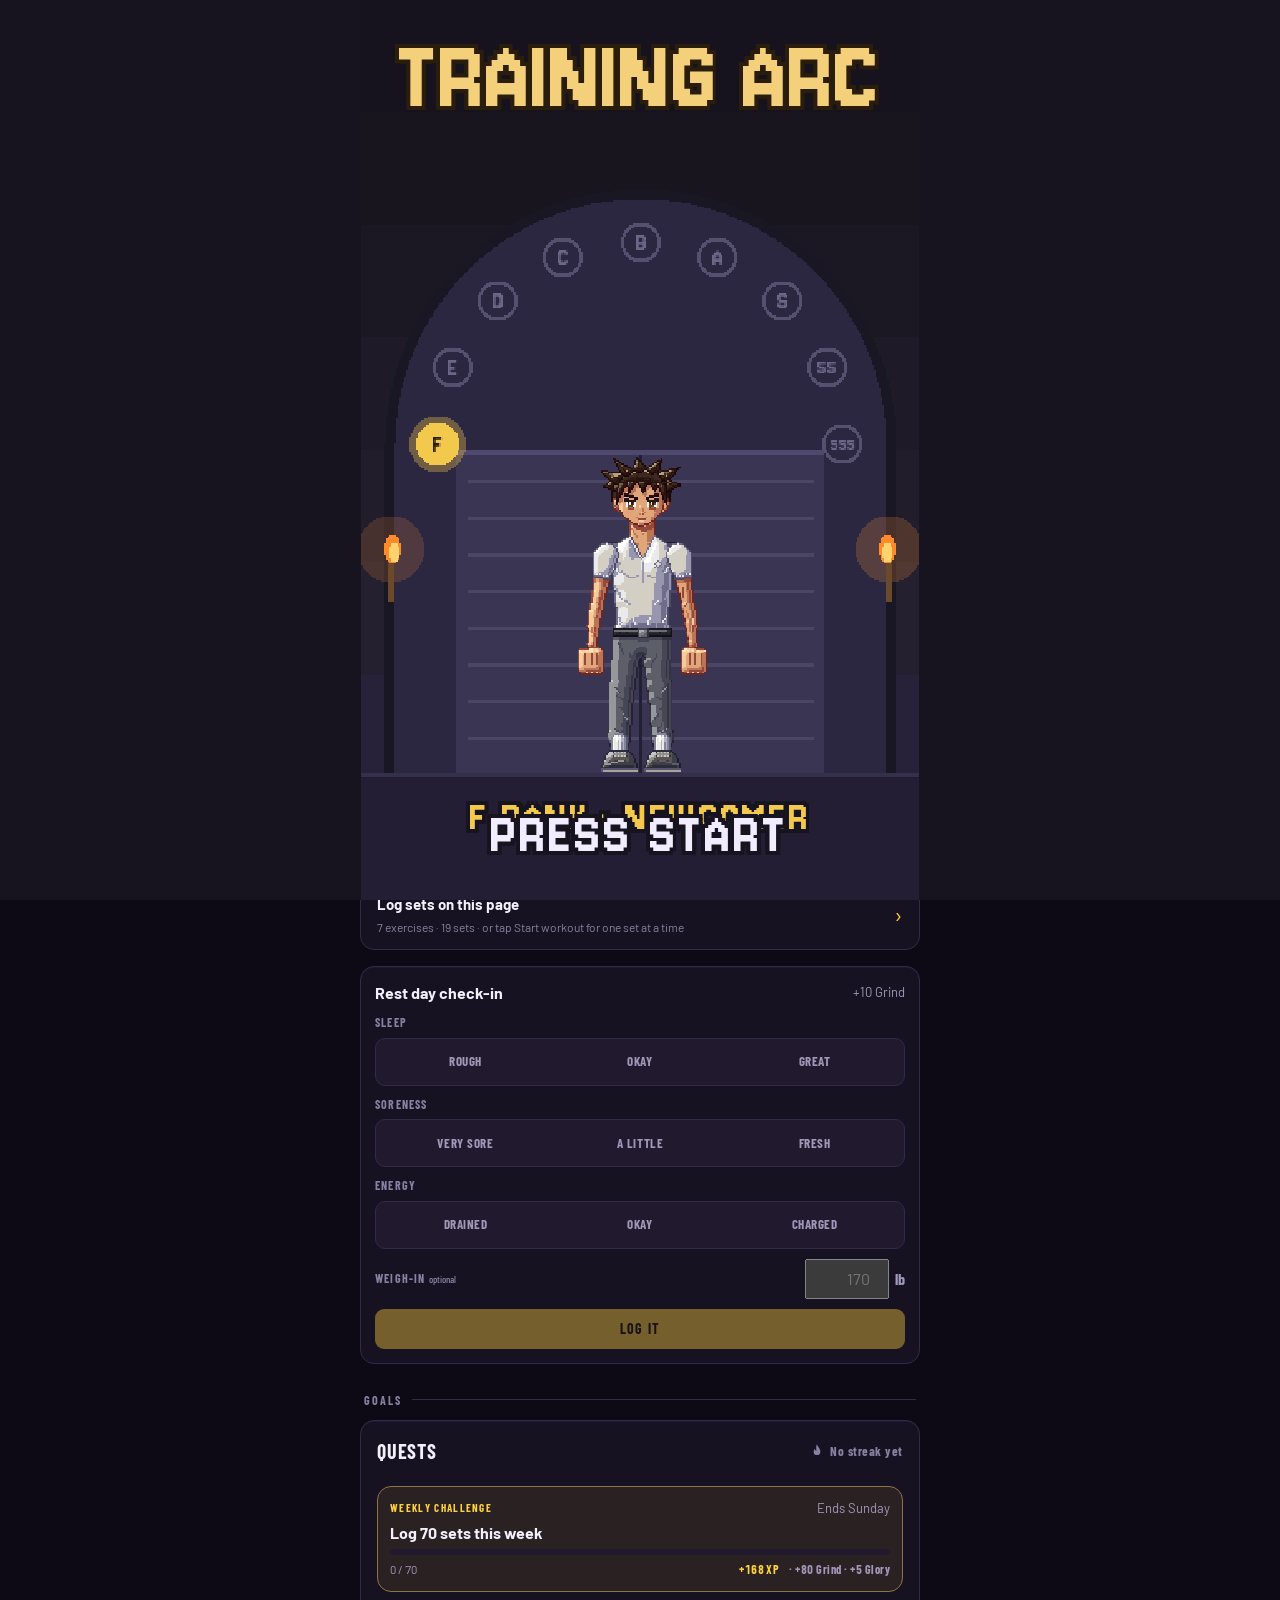
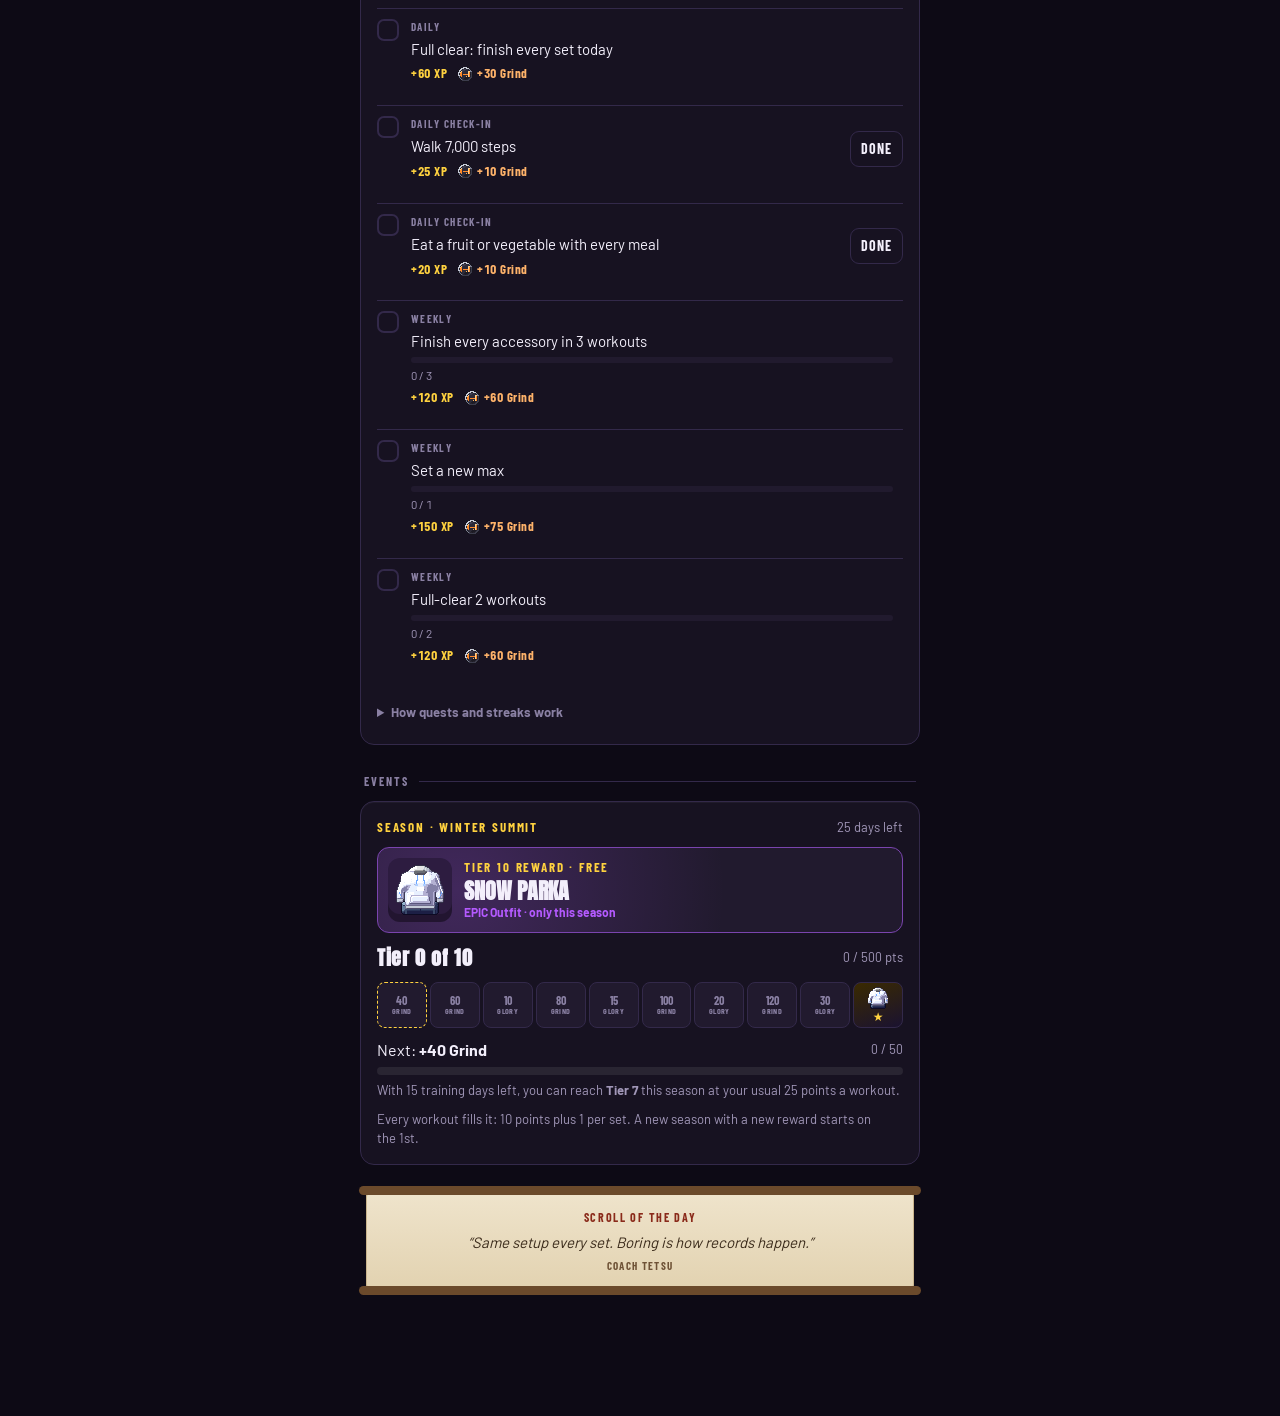
==== commit 56bcd484: "Smooth shoulders: no pointy collar flaps on gis, tees and jerseys; regenerated outfit icons" ====
--- a/index.html
+++ b/index.html
@@ -2658,7 +2658,7 @@
 // Outfit icons drawn from the hero wearing each outfit: the top as it looks on you (shirt, jacket, robe or armour,
 // sleeves and all), cut from the F-Rank body for each gender. Made in the browser from the game's own renderer.
 // The shirt patterns still read each outfit's original icon, kept as icon0.
-window.TA_OUTFIT_ICONS = {"of_crimson_gi":{"m":"[data-uri]","f":"[data-uri]"},"of_white_gi":{"m":"[data-uri]","f":"[data-uri]"},"of_jade_gi":{"m":"[data-uri]","f":"[data-uri]"},"of_arcade_tee":{"m":"[data-uri]","f":"[data-uri]"},"of_pixel_hoodie":{"m":"[data-uri]","f":"[data-uri]"},"of_cloud_set":{"m":"[data-uri]","f":"[data-uri]"},"of_sunset_track":{"m":"[data-uri]","f":"[data-uri]"},"of_neon_runner":{"m":"[data-uri]","f":"[data-uri]"},"of_synthwave":{"m":"[data-uri]","f":"[data-uri]"},"of_team_jersey":{"m":"[data-uri]","f":"[data-uri]"},"of_practice":{"m":"[data-uri]","f":"[data-uri]"},"of_midnight":{"m":"[data-uri]","f":"[data-uri]"},"of_storm_gi":{"m":"[data-uri]","f":"[data-uri]"},"of_black_belt":{"m":"[data-uri]","f":"[data-uri]"},"of_glitch_jacket":{"m":"[data-uri]","f":"[data-uri]"},"of_combo_tee":{"m":"[data-uri]","f":"[data-uri]"},"of_kite_runner":{"m":"[data-uri]","f":"[data-uri]"},"of_dawn_hoodie":{"m":"[data-uri]","f":"[data-uri]"},"of_chrome":{"m":"[data-uri]","f":"[data-uri]"},"of_city_tech":{"m":"[data-uri]","f":"[data-uri]"},"of_track_warmup":{"m":"[data-uri]","f":"[data-uri]"},"of_away_jersey":{"m":"[data-uri]","f":"[data-uri]"},"of_ronin":{"m":"[data-uri]","f":"[data-uri]"},"of_champion":{"m":"[data-uri]","f":"[data-uri]"},"of_iron_armor":{"m":"[data-uri]","f":"[data-uri]"},"of_resolution":{"m":"[data-uri]","f":"[data-uri]"},"of_blossom":{"m":"[data-uri]","f":"[data-uri]